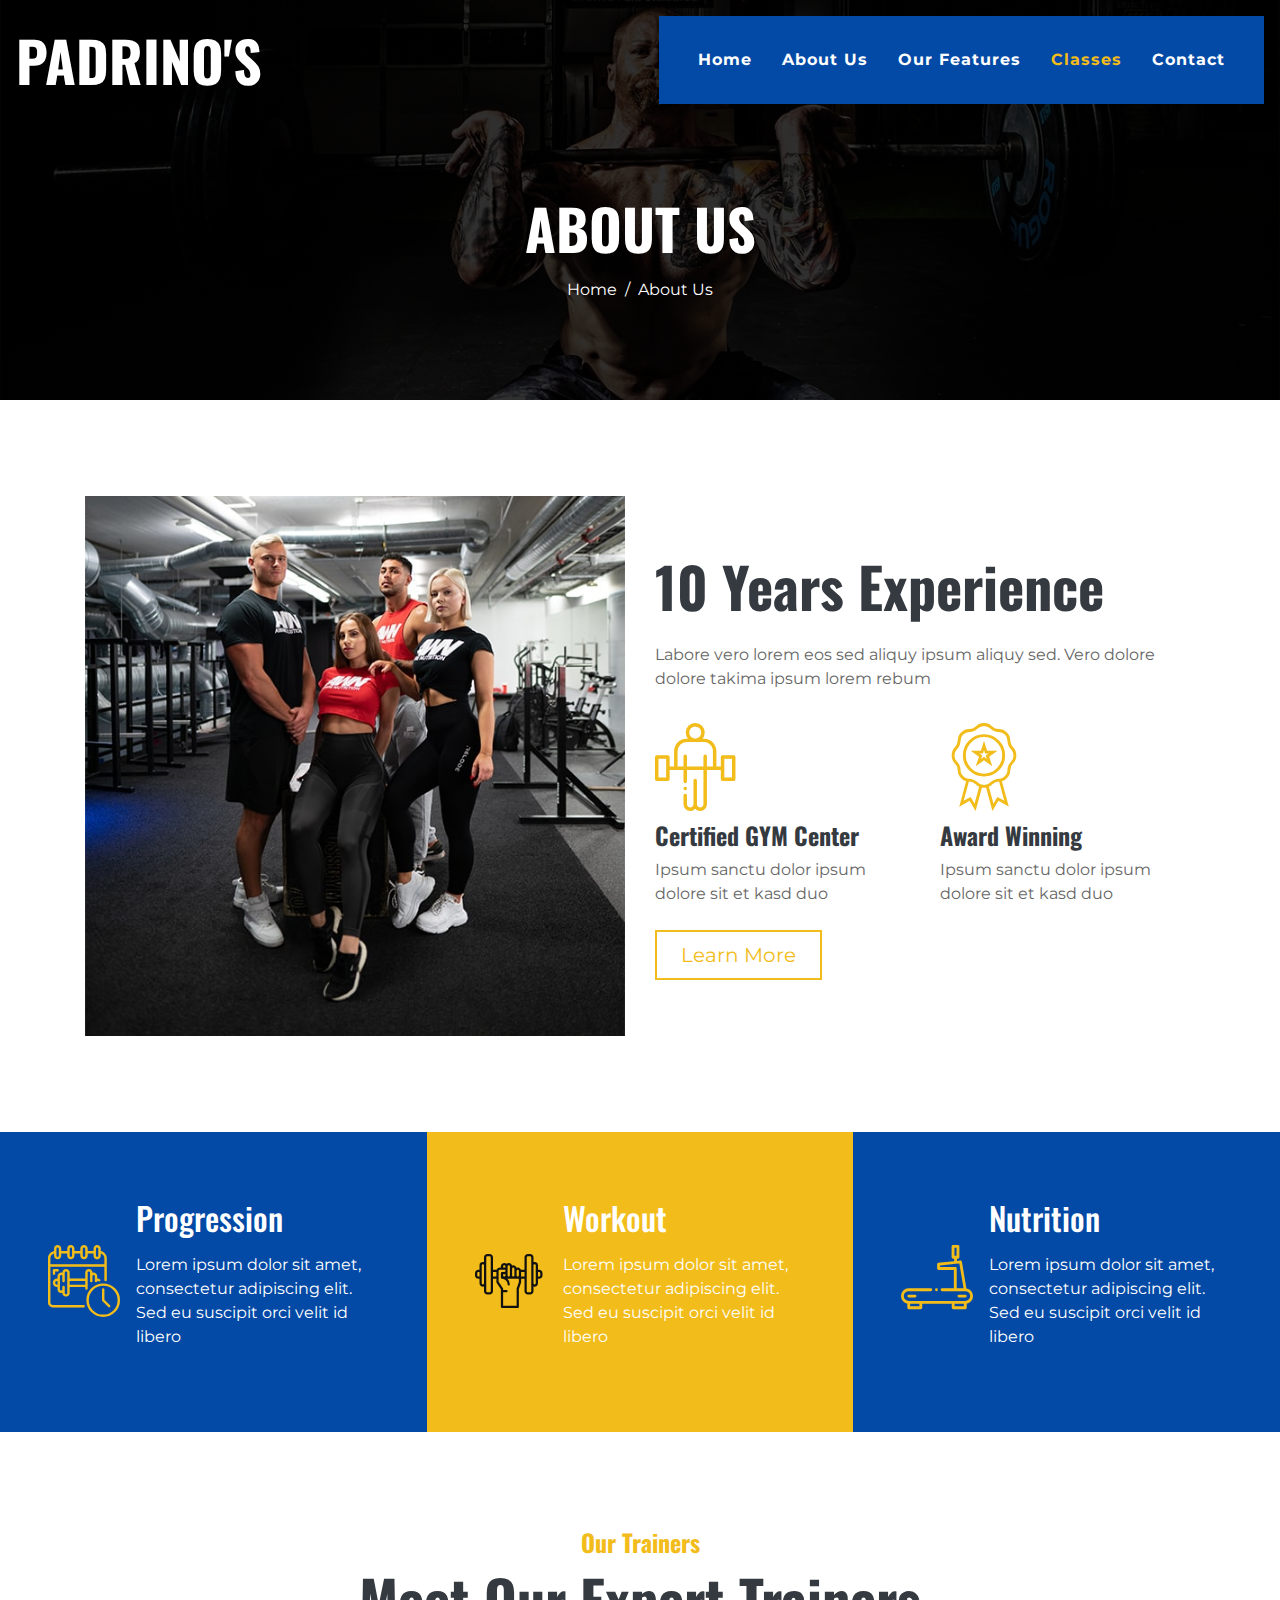
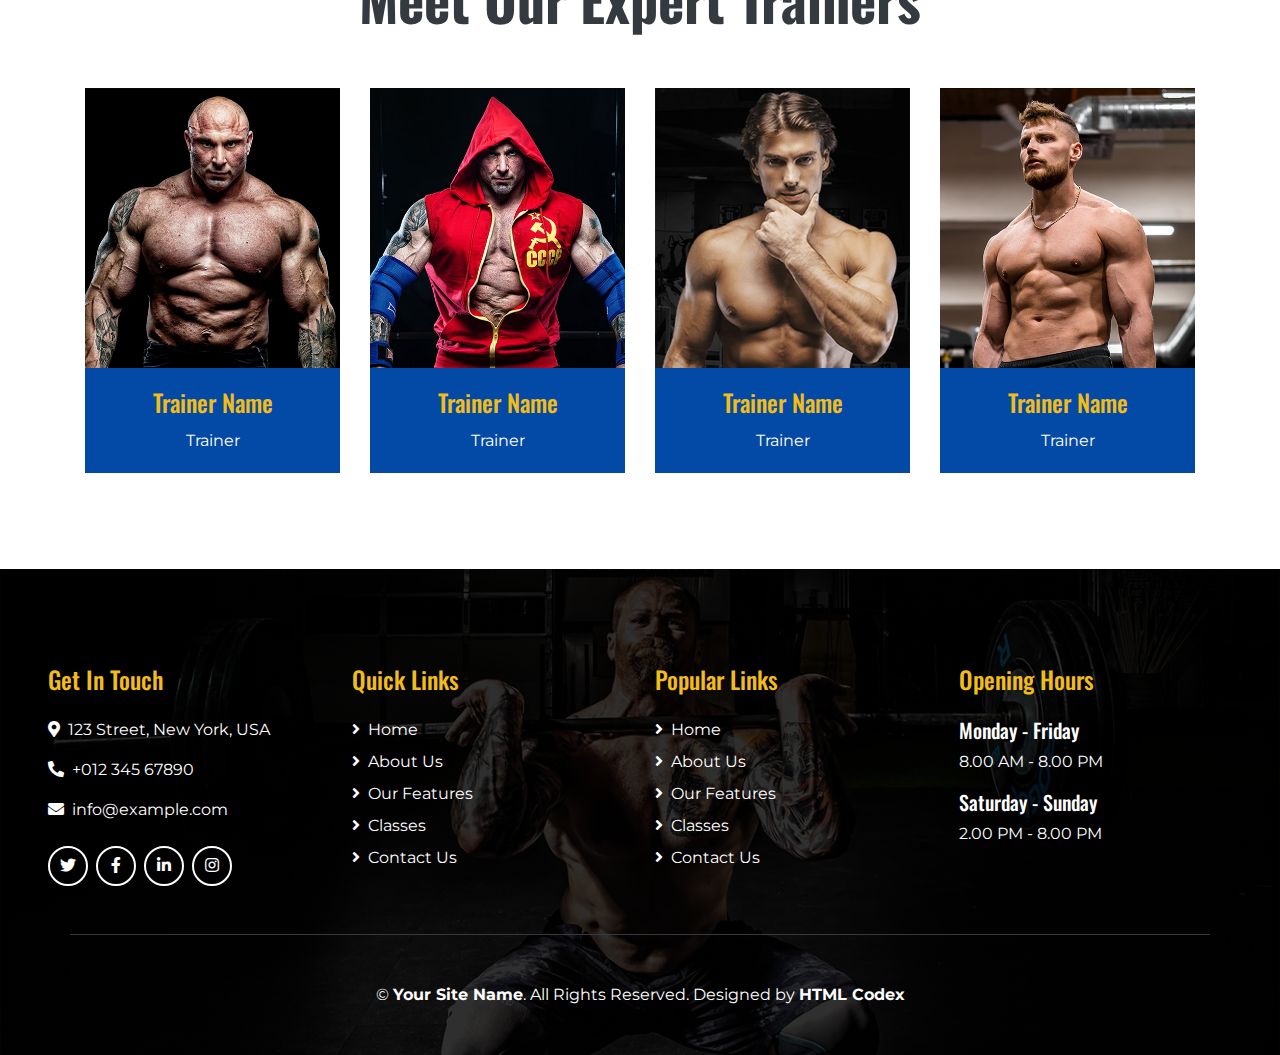
==== about.html @ 5b023bb2 "proyecto 1" ====
<!DOCTYPE html>
<html lang="es">

<head>
    <meta charset="utf-8">
    <title>Padrino's Fitness & Muscle</title>
    <meta content="width=device-width, initial-scale=1.0" name="viewport">

    <!-- Favicon -->
    <link rel="icon" href="img/iconP.png" type="image/png">

    <!-- Font Awesome -->
    <link href="https://cdnjs.cloudflare.com/ajax/libs/font-awesome/5.10.0/css/all.min.css" rel="stylesheet">

    <!-- Flaticon Font -->
    <link href="lib/flaticon/font/flaticon.css" rel="stylesheet">

    <!-- Customized Bootstrap Stylesheet -->
    <link href="css/style.min.css" rel="stylesheet">
</head>

<body class="bg-white">
       <!-- Navbar Start -->
       <div class="container-fluid p-0 nav-bar">
        <nav class="navbar navbar-expand-lg bg-none navbar-dark py-3">
            <a href="" class="navbar-brand">
                <h1 class="m-0 display-4 font-weight-bold text-uppercase text-white">Padrino's</h1>
            </a>
            <button type="button" class="navbar-toggler" data-toggle="collapse" data-target="#navbarCollapse">
                <span class="navbar-toggler-icon"></span>
            </button>
            <div class="collapse navbar-collapse justify-content-between" id="navbarCollapse">
                <div class="navbar-nav ml-auto p-4 bg-secondary">
                    <a href="index.html" class="nav-item nav-link">Home</a>
                    <a href="about.html" class="nav-item nav-link">About Us</a>
                    <a href="feature.html" class="nav-item nav-link">Our Features</a>
                    <a href="class.html" class="nav-item nav-link active">Classes</a>
                    <a href="contact.html" class="nav-item nav-link">Contact</a>
                </div>
            </div>
        </nav>
    </div>
    <!-- Navbar End -->


    <!-- Page Header Start -->
    <div class="container-fluid page-header mb-5">
        <div class="d-flex flex-column align-items-center justify-content-center pt-0 pt-lg-5" style="min-height: 400px">
            <h4 class="display-4 mb-3 mt-0 mt-lg-5 text-white text-uppercase font-weight-bold">About Us</h4>
            <div class="d-inline-flex">
                <p class="m-0 text-white"><a class="text-white" href="">Home</a></p>
                <p class="m-0 text-white px-2">/</p>
                <p class="m-0 text-white">About Us</p>
            </div>
        </div>
    </div>
    <!-- Page Header End -->


    <!-- About Start -->
    <div class="container py-5">
        <div class="row align-items-center">
            <div class="col-lg-6">
                <img class="img-fluid mb-4 mb-lg-0" src="img/about.jpg" alt="Image">
            </div>
            <div class="col-lg-6">
                <h2 class="display-4 font-weight-bold mb-4">10 Years Experience</h2>
                <p>Labore vero lorem eos sed aliquy ipsum aliquy sed. Vero dolore dolore takima ipsum lorem rebum</p>
                <div class="row py-2">
                    <div class="col-sm-6">
                        <i class="flaticon-barbell display-2 text-primary"></i>
                        <h4 class="font-weight-bold">Certified GYM Center</h4>
                        <p>Ipsum sanctu dolor ipsum dolore sit et kasd duo</p>
                    </div>
                    <div class="col-sm-6">
                        <i class="flaticon-medal display-2 text-primary"></i>
                        <h4 class="font-weight-bold">Award Winning</h4>
                        <p>Ipsum sanctu dolor ipsum dolore sit et kasd duo</p>
                    </div>
                </div>
                <a href="" class="btn btn-lg px-4 btn-outline-primary">Learn More</a>
            </div>
        </div>
    </div>
    <!-- About End -->


    <!-- Features Start -->
    <div class="container-fluid my-5">
        <div class="row">
            <div class="col-lg-4 p-0">
                <div class="d-flex align-items-center bg-secondary text-white px-5" style="min-height: 300px;">
                    <i class="flaticon-training display-3 text-primary mr-3"></i>
                    <div class="">
                        <h2 class="text-white mb-3">Progression</h2>
                        <p>Lorem ipsum dolor sit amet, consectetur adipiscing elit. Sed eu suscipit orci velit id libero
                        </p>
                    </div>
                </div>
            </div>
            <div class="col-lg-4 p-0">
                <div class="d-flex align-items-center bg-primary text-white px-5" style="min-height: 300px;">
                    <i class="flaticon-weightlifting display-3 text-secondary mr-3"></i>
                    <div class="">
                        <h2 class="text-white mb-3">Workout</h2>
                        <p>Lorem ipsum dolor sit amet, consectetur adipiscing elit. Sed eu suscipit orci velit id libero
                        </p>
                    </div>
                </div>
            </div>
            <div class="col-lg-4 p-0">
                <div class="d-flex align-items-center bg-secondary text-white px-5" style="min-height: 300px;">
                    <i class="flaticon-treadmill display-3 text-primary mr-3"></i>
                    <div class="">
                        <h2 class="text-white mb-3">Nutrition</h2>
                        <p>Lorem ipsum dolor sit amet, consectetur adipiscing elit. Sed eu suscipit orci velit id libero
                        </p>
                    </div>
                </div>
            </div>
        </div>
    </div>
    <!-- Features End -->


    <!-- Team Start -->
    <div class="container pt-5 team">
        <div class="d-flex flex-column text-center mb-5">
            <h4 class="text-primary font-weight-bold">Our Trainers</h4>
            <h4 class="display-4 font-weight-bold">Meet Our Expert Trainers</h4>
        </div>
        <div class="row">
            <div class="col-lg-3 col-md-6 mb-5">
                <div class="card border-0 bg-secondary text-center text-white">
                    <img class="card-img-top" src="img/team-1.jpg" alt="">
                    <div class="card-social d-flex align-items-center justify-content-center">
                        <a class="btn btn-outline-light rounded-circle text-center mr-2 px-0" style="width: 40px; height: 40px;" href="#"><i class="fab fa-twitter"></i></a>
                        <a class="btn btn-outline-light rounded-circle text-center mr-2 px-0" style="width: 40px; height: 40px;" href="#"><i class="fab fa-facebook-f"></i></a>
                        <a class="btn btn-outline-light rounded-circle text-center mr-2 px-0" style="width: 40px; height: 40px;" href="#"><i class="fab fa-linkedin-in"></i></a>
                        <a class="btn btn-outline-light rounded-circle text-center mr-2 px-0" style="width: 40px; height: 40px;" href="#"><i class="fab fa-instagram"></i></a>
                    </div>
                    <div class="card-body bg-secondary">
                        <h4 class="card-title text-primary">Trainer Name</h4>
                        <p class="card-text">Trainer</p>
                    </div>
                </div>
            </div>
            <div class="col-lg-3 col-md-6 mb-5">
                <div class="card border-0 bg-secondary text-center text-white">
                    <img class="card-img-top" src="img/team-2.jpg" alt="">
                    <div class="card-social d-flex align-items-center justify-content-center">
                        <a class="btn btn-outline-light rounded-circle text-center mr-2 px-0" style="width: 40px; height: 40px;" href="#"><i class="fab fa-twitter"></i></a>
                        <a class="btn btn-outline-light rounded-circle text-center mr-2 px-0" style="width: 40px; height: 40px;" href="#"><i class="fab fa-facebook-f"></i></a>
                        <a class="btn btn-outline-light rounded-circle text-center mr-2 px-0" style="width: 40px; height: 40px;" href="#"><i class="fab fa-linkedin-in"></i></a>
                        <a class="btn btn-outline-light rounded-circle text-center mr-2 px-0" style="width: 40px; height: 40px;" href="#"><i class="fab fa-instagram"></i></a>
                    </div>
                    <div class="card-body bg-secondary">
                        <h4 class="card-title text-primary">Trainer Name</h4>
                        <p class="card-text">Trainer</p>
                    </div>
                </div>
            </div>
            <div class="col-lg-3 col-md-6 mb-5">
                <div class="card border-0 bg-secondary text-center text-white">
                    <img class="card-img-top" src="img/team-3.jpg" alt="">
                    <div class="card-social d-flex align-items-center justify-content-center">
                        <a class="btn btn-outline-light rounded-circle text-center mr-2 px-0" style="width: 40px; height: 40px;" href="#"><i class="fab fa-twitter"></i></a>
                        <a class="btn btn-outline-light rounded-circle text-center mr-2 px-0" style="width: 40px; height: 40px;" href="#"><i class="fab fa-facebook-f"></i></a>
                        <a class="btn btn-outline-light rounded-circle text-center mr-2 px-0" style="width: 40px; height: 40px;" href="#"><i class="fab fa-linkedin-in"></i></a>
                        <a class="btn btn-outline-light rounded-circle text-center mr-2 px-0" style="width: 40px; height: 40px;" href="#"><i class="fab fa-instagram"></i></a>
                    </div>
                    <div class="card-body bg-secondary">
                        <h4 class="card-title text-primary">Trainer Name</h4>
                        <p class="card-text">Trainer</p>
                    </div>
                </div>
            </div>
            <div class="col-lg-3 col-md-6 mb-5">
                <div class="card border-0 bg-secondary text-center text-white">
                    <img class="card-img-top" src="img/team-4.jpg" alt="">
                    <div class="card-social d-flex align-items-center justify-content-center">
                        <a class="btn btn-outline-light rounded-circle text-center mr-2 px-0" style="width: 40px; height: 40px;" href="#"><i class="fab fa-twitter"></i></a>
                        <a class="btn btn-outline-light rounded-circle text-center mr-2 px-0" style="width: 40px; height: 40px;" href="#"><i class="fab fa-facebook-f"></i></a>
                        <a class="btn btn-outline-light rounded-circle text-center mr-2 px-0" style="width: 40px; height: 40px;" href="#"><i class="fab fa-linkedin-in"></i></a>
                        <a class="btn btn-outline-light rounded-circle text-center mr-2 px-0" style="width: 40px; height: 40px;" href="#"><i class="fab fa-instagram"></i></a>
                    </div>
                    <div class="card-body bg-secondary">
                        <h4 class="card-title text-primary">Trainer Name</h4>
                        <p class="card-text">Trainer</p>
                    </div>
                </div>
            </div>
        </div>
    </div>
    <!-- Team End -->


    <!-- Footer Start -->
    <div class="footer container-fluid mt-5 py-5 px-sm-3 px-md-5 text-white">
        <div class="row pt-5">
            <div class="col-lg-3 col-md-6 mb-5">
                <h4 class="text-primary mb-4">Get In Touch</h4>
                <p><i class="fa fa-map-marker-alt mr-2"></i>123 Street, New York, USA</p>
                <p><i class="fa fa-phone-alt mr-2"></i>+012 345 67890</p>
                <p><i class="fa fa-envelope mr-2"></i>info@example.com</p>
                <div class="d-flex justify-content-start mt-4">
                    <a class="btn btn-outline-light rounded-circle text-center mr-2 px-0" style="width: 40px; height: 40px;" href="#"><i class="fab fa-twitter"></i></a>
                    <a class="btn btn-outline-light rounded-circle text-center mr-2 px-0" style="width: 40px; height: 40px;" href="#"><i class="fab fa-facebook-f"></i></a>
                    <a class="btn btn-outline-light rounded-circle text-center mr-2 px-0" style="width: 40px; height: 40px;" href="#"><i class="fab fa-linkedin-in"></i></a>
                    <a class="btn btn-outline-light rounded-circle text-center mr-2 px-0" style="width: 40px; height: 40px;" href="#"><i class="fab fa-instagram"></i></a>
                </div>
            </div>
            <div class="col-lg-3 col-md-6 mb-5">
                <h4 class="text-primary mb-4">Quick Links</h4>
                <div class="d-flex flex-column justify-content-start">
                    <a class="text-white mb-2" href="#"><i class="fa fa-angle-right mr-2"></i>Home</a>
                    <a class="text-white mb-2" href="#"><i class="fa fa-angle-right mr-2"></i>About Us</a>
                    <a class="text-white mb-2" href="#"><i class="fa fa-angle-right mr-2"></i>Our Features</a>
                    <a class="text-white mb-2" href="#"><i class="fa fa-angle-right mr-2"></i>Classes</a>
                    <a class="text-white" href="#"><i class="fa fa-angle-right mr-2"></i>Contact Us</a>
                </div>
            </div>
            <div class="col-lg-3 col-md-6 mb-5">
                <h4 class="text-primary mb-4">Popular Links</h4>
                <div class="d-flex flex-column justify-content-start">
                    <a class="text-white mb-2" href="#"><i class="fa fa-angle-right mr-2"></i>Home</a>
                    <a class="text-white mb-2" href="#"><i class="fa fa-angle-right mr-2"></i>About Us</a>
                    <a class="text-white mb-2" href="#"><i class="fa fa-angle-right mr-2"></i>Our Features</a>
                    <a class="text-white mb-2" href="#"><i class="fa fa-angle-right mr-2"></i>Classes</a>
                    <a class="text-white" href="#"><i class="fa fa-angle-right mr-2"></i>Contact Us</a>
                </div>
            </div>
            <div class="col-lg-3 col-md-6 mb-5">
                <h4 class="text-primary mb-4">Opening Hours</h4>
                <h5 class="text-white">Monday - Friday</h5>
                <p>8.00 AM - 8.00 PM</p>
                <h5 class="text-white">Saturday - Sunday</h5>
                <p>2.00 PM - 8.00 PM</p>
            </div>
        </div>
        <div class="container border-top border-dark pt-5">
            <p class="m-0 text-center text-white">
                &copy; <a class="text-white font-weight-bold" href="#">Your Site Name</a>. All Rights Reserved. Designed by
                <a class="text-white font-weight-bold" href="https://htmlcodex.com">HTML Codex</a>
            </p>
        </div>
    </div>
    <!-- Footer End -->


    <!-- Back to Top -->
    <a href="#" class="btn btn-outline-primary back-to-top"><i class="fa fa-angle-double-up"></i></a>


    <!-- JavaScript Libraries -->
    <script src="https://code.jquery.com/jquery-3.4.1.min.js"></script>
    <script src="https://stackpath.bootstrapcdn.com/bootstrap/4.4.1/js/bootstrap.bundle.min.js"></script>
    <script src="lib/easing/easing.min.js"></script>
    <script src="lib/waypoints/waypoints.min.js"></script>

    <!-- Contact Javascript File -->
    <script src="mail/jqBootstrapValidation.min.js"></script>
    <script src="mail/contact.js"></script>

    <!-- Template Javascript -->
    <script src="js/main.js"></script>
</body>

</html>
---- lib/flaticon/font/flaticon.css ----
/*
  	Flaticon icon font: Flaticon
  	Creation date: 26/10/2020 11:08
  	*/

@font-face {
  font-family: "Flaticon";
  src: url("./Flaticon.eot");
  src: url("./Flaticon.eot?#iefix") format("embedded-opentype"),
       url("./Flaticon.woff2") format("woff2"),
       url("./Flaticon.woff") format("woff"),
       url("./Flaticon.ttf") format("truetype"),
       url("./Flaticon.svg#Flaticon") format("svg");
  font-weight: normal;
  font-style: normal;
}

@media screen and (-webkit-min-device-pixel-ratio:0) {
  @font-face {
    font-family: "Flaticon";
    src: url("./Flaticon.svg#Flaticon") format("svg");
  }
}

[class^="flaticon-"]:before, [class*=" flaticon-"]:before,
[class^="flaticon-"]:after, [class*=" flaticon-"]:after {   
  font-family: Flaticon;
        font-size: 20px;
font-style: normal;
margin-left: 20px;
}

.flaticon-barbell:before { content: "\f100"; }
.flaticon-treadmill:before { content: "\f101"; }
.flaticon-six-pack:before { content: "\f102"; }
.flaticon-bodybuilding:before { content: "\f103"; }
.flaticon-medal:before { content: "\f104"; }
.flaticon-muscular-bodybuilder-with-clock:before { content: "\f105"; }
.flaticon-trends:before { content: "\f106"; }
.flaticon-weightlifting:before { content: "\f107"; }
.flaticon-training:before { content: "\f108"; }
.flaticon-support:before { content: "\f109"; }
---- css/style.min.css ----
@charset "UTF-8";@import url(https://fonts.googleapis.com/css2?family=Montserrat&family=Oswald&display=swap);/*!
 * Bootstrap v4.5.3 (https://getbootstrap.com/)
 * Copyright 2011-2020 The Bootstrap Authors
 * Copyright 2011-2020 Twitter, Inc.
 * Licensed under MIT (https://github.com/twbs/bootstrap/blob/main/LICENSE)
 */:root{--blue:#007bff;--indigo:#6610f2;--purple:#6f42c1;--pink:#e83e8c;--red:#dc3545;--orange:#fd7e14;--yellow:#ffc107;--green:#28a745;--teal:#20c997;--cyan:#17a2b8;--white:#fff;--gray:#6c757d;--gray-dark:#343a40;--primary:#E31C25;--secondary:#111111;--success:#28a745;--info:#17a2b8;--warning:#ffc107;--danger:#dc3545;--light:#ffffff;--dark:#343a40;--breakpoint-xs:0;--breakpoint-sm:576px;--breakpoint-md:768px;--breakpoint-lg:992px;--breakpoint-xl:1200px;--font-family-sans-serif:"Montserrat",sans-serif;--font-family-monospace:SFMono-Regular,Menlo,Monaco,Consolas,"Liberation Mono","Courier New",monospace}*,::after,::before{box-sizing:border-box}html{font-family:sans-serif;line-height:1.15;-webkit-text-size-adjust:100%;-webkit-tap-highlight-color:transparent}article,aside,figcaption,figure,footer,header,hgroup,main,nav,section{display:block}body{margin:0;font-family:Montserrat,sans-serif;font-size:1rem;font-weight:400;line-height:1.5;color:#666;text-align:left;background-color:#fff}[tabindex="-1"]:focus:not(:focus-visible){outline:0!important}hr{box-sizing:content-box;height:0;overflow:visible}h1,h2,h3,h4,h5,h6{margin-top:0;margin-bottom:.5rem}p{margin-top:0;margin-bottom:1rem}abbr[data-original-title],abbr[title]{text-decoration:underline;text-decoration:underline dotted;cursor:help;border-bottom:0;text-decoration-skip-ink:none}address{margin-bottom:1rem;font-style:normal;line-height:inherit}dl,ol,ul{margin-top:0;margin-bottom:1rem}ol ol,ol ul,ul ol,ul ul{margin-bottom:0}dt{font-weight:700}dd{margin-bottom:.5rem;margin-left:0}blockquote{margin:0 0 1rem}b,strong{font-weight:bolder}small{font-size:80%}sub,sup{position:relative;font-size:75%;line-height:0;vertical-align:baseline}sub{bottom:-.25em}sup{top:-.5em}a{color:#F2BC1B;text-decoration:none;background-color:transparent}a:hover{color:#9f141a;text-decoration:underline}a:not([href]):not([class]){color:inherit;text-decoration:none}a:not([href]):not([class]):hover{color:inherit;text-decoration:none}code,kbd,pre,samp{font-family:SFMono-Regular,Menlo,Monaco,Consolas,"Liberation Mono","Courier New",monospace;font-size:1em}pre{margin-top:0;margin-bottom:1rem;overflow:auto;-ms-overflow-style:scrollbar}figure{margin:0 0 1rem}img{vertical-align:middle;border-style:none}svg{overflow:hidden;vertical-align:middle}table{border-collapse:collapse}caption{padding-top:.75rem;padding-bottom:.75rem;color:#6c757d;text-align:left;caption-side:bottom}th{text-align:inherit;text-align:-webkit-match-parent}label{display:inline-block;margin-bottom:.5rem}button{border-radius:0}button:focus{outline:1px dotted;outline:5px auto -webkit-focus-ring-color}button,input,optgroup,select,textarea{margin:0;font-family:inherit;font-size:inherit;line-height:inherit}button,input{overflow:visible}button,select{text-transform:none}[role=button]{cursor:pointer}select{word-wrap:normal}[type=button],[type=reset],[type=submit],button{-webkit-appearance:button}[type=button]:not(:disabled),[type=reset]:not(:disabled),[type=submit]:not(:disabled),button:not(:disabled){cursor:pointer}[type=button]::-moz-focus-inner,[type=reset]::-moz-focus-inner,[type=submit]::-moz-focus-inner,button::-moz-focus-inner{padding:0;border-style:none}input[type=checkbox],input[type=radio]{box-sizing:border-box;padding:0}textarea{overflow:auto;resize:vertical}fieldset{min-width:0;padding:0;margin:0;border:0}legend{display:block;width:100%;max-width:100%;padding:0;margin-bottom:.5rem;font-size:1.5rem;line-height:inherit;color:inherit;white-space:normal}@media (max-width:1200px){legend{font-size:calc(1.275rem + .3vw)}}progress{vertical-align:baseline}[type=number]::-webkit-inner-spin-button,[type=number]::-webkit-outer-spin-button{height:auto}[type=search]{outline-offset:-2px;-webkit-appearance:none}[type=search]::-webkit-search-decoration{-webkit-appearance:none}::-webkit-file-upload-button{font:inherit;-webkit-appearance:button}output{display:inline-block}summary{display:list-item;cursor:pointer}template{display:none}[hidden]{display:none!important}.h1,.h2,.h3,.h4,.h5,.h6,h1,h2,h3,h4,h5,h6{margin-bottom:.5rem;font-family:Oswald,sans-serif;font-weight:500;line-height:1.2;color:#343a40}.h1,h1{font-size:2.5rem}@media (max-width:1200px){.h1,h1{font-size:calc(1.375rem + 1.5vw)}}.h2,h2{font-size:2rem}@media (max-width:1200px){.h2,h2{font-size:calc(1.325rem + .9vw)}}.h3,h3{font-size:1.75rem}@media (max-width:1200px){.h3,h3{font-size:calc(1.3rem + .6vw)}}.h4,h4{font-size:1.5rem}@media (max-width:1200px){.h4,h4{font-size:calc(1.275rem + .3vw)}}.h5,h5{font-size:1.25rem}.h6,h6{font-size:1rem}.lead{font-size:1.25rem;font-weight:300}.display-1{font-size:6rem;font-weight:300;line-height:1.2}@media (max-width:1200px){.display-1{font-size:calc(1.725rem + 5.7vw)}}.display-2{font-size:5.5rem;font-weight:300;line-height:1.2}@media (max-width:1200px){.display-2{font-size:calc(1.675rem + 5.1vw)}}.display-3{font-size:4.5rem;font-weight:300;line-height:1.2}@media (max-width:1200px){.display-3{font-size:calc(1.575rem + 3.9vw)}}.display-4{font-size:3.5rem;font-weight:300;line-height:1.2}@media (max-width:1200px){.display-4{font-size:calc(1.475rem + 2.7vw)}}hr{margin-top:1rem;margin-bottom:1rem;border:0;border-top:1px solid rgba(0,0,0,.1)}.small,small{font-size:80%;font-weight:400}.mark,mark{padding:.2em;background-color:#fcf8e3}.list-unstyled{padding-left:0;list-style:none}.list-inline{padding-left:0;list-style:none}.list-inline-item{display:inline-block}.list-inline-item:not(:last-child){margin-right:.5rem}.initialism{font-size:90%;text-transform:uppercase}.blockquote{margin-bottom:1rem;font-size:1.25rem}.blockquote-footer{display:block;font-size:80%;color:#6c757d}.blockquote-footer::before{content:"— "}.img-fluid{max-width:100%;height:auto}.img-thumbnail{padding:.25rem;background-color:#fff;border:1px solid #dee2e6;max-width:100%;height:auto}.figure{display:inline-block}.figure-img{margin-bottom:.5rem;line-height:1}.figure-caption{font-size:90%;color:#6c757d}code{font-size:87.5%;color:#e83e8c;word-wrap:break-word}a>code{color:inherit}kbd{padding:.2rem .4rem;font-size:87.5%;color:#fff;background-color:#212529}kbd kbd{padding:0;font-size:100%;font-weight:700}pre{display:block;font-size:87.5%;color:#212529}pre code{font-size:inherit;color:inherit;word-break:normal}.pre-scrollable{max-height:340px;overflow-y:scroll}.container,.container-fluid,.container-lg,.container-md,.container-sm,.container-xl{width:100%;padding-right:15px;padding-left:15px;margin-right:auto;margin-left:auto}@media (min-width:576px){.container,.container-sm{max-width:540px}}@media (min-width:768px){.container,.container-md,.container-sm{max-width:720px}}@media (min-width:992px){.container,.container-lg,.container-md,.container-sm{max-width:960px}}@media (min-width:1200px){.container,.container-lg,.container-md,.container-sm,.container-xl{max-width:1140px}}.row{display:flex;flex-wrap:wrap;margin-right:-15px;margin-left:-15px}.no-gutters{margin-right:0;margin-left:0}.no-gutters>.col,.no-gutters>[class*=col-]{padding-right:0;padding-left:0}.col,.col-1,.col-10,.col-11,.col-12,.col-2,.col-3,.col-4,.col-5,.col-6,.col-7,.col-8,.col-9,.col-auto,.col-lg,.col-lg-1,.col-lg-10,.col-lg-11,.col-lg-12,.col-lg-2,.col-lg-3,.col-lg-4,.col-lg-5,.col-lg-6,.col-lg-7,.col-lg-8,.col-lg-9,.col-lg-auto,.col-md,.col-md-1,.col-md-10,.col-md-11,.col-md-12,.col-md-2,.col-md-3,.col-md-4,.col-md-5,.col-md-6,.col-md-7,.col-md-8,.col-md-9,.col-md-auto,.col-sm,.col-sm-1,.col-sm-10,.col-sm-11,.col-sm-12,.col-sm-2,.col-sm-3,.col-sm-4,.col-sm-5,.col-sm-6,.col-sm-7,.col-sm-8,.col-sm-9,.col-sm-auto,.col-xl,.col-xl-1,.col-xl-10,.col-xl-11,.col-xl-12,.col-xl-2,.col-xl-3,.col-xl-4,.col-xl-5,.col-xl-6,.col-xl-7,.col-xl-8,.col-xl-9,.col-xl-auto{position:relative;width:100%;padding-right:15px;padding-left:15px}.col{flex-basis:0;flex-grow:1;max-width:100%}.row-cols-1>*{flex:0 0 100%;max-width:100%}.row-cols-2>*{flex:0 0 50%;max-width:50%}.row-cols-3>*{flex:0 0 33.3333333333%;max-width:33.3333333333%}.row-cols-4>*{flex:0 0 25%;max-width:25%}.row-cols-5>*{flex:0 0 20%;max-width:20%}.row-cols-6>*{flex:0 0 16.6666666667%;max-width:16.6666666667%}.col-auto{flex:0 0 auto;width:auto;max-width:100%}.col-1{flex:0 0 8.3333333333%;max-width:8.3333333333%}.col-2{flex:0 0 16.6666666667%;max-width:16.6666666667%}.col-3{flex:0 0 25%;max-width:25%}.col-4{flex:0 0 33.3333333333%;max-width:33.3333333333%}.col-5{flex:0 0 41.6666666667%;max-width:41.6666666667%}.col-6{flex:0 0 50%;max-width:50%}.col-7{flex:0 0 58.3333333333%;max-width:58.3333333333%}.col-8{flex:0 0 66.6666666667%;max-width:66.6666666667%}.col-9{flex:0 0 75%;max-width:75%}.col-10{flex:0 0 83.3333333333%;max-width:83.3333333333%}.col-11{flex:0 0 91.6666666667%;max-width:91.6666666667%}.col-12{flex:0 0 100%;max-width:100%}.order-first{order:-1}.order-last{order:13}.order-0{order:0}.order-1{order:1}.order-2{order:2}.order-3{order:3}.order-4{order:4}.order-5{order:5}.order-6{order:6}.order-7{order:7}.order-8{order:8}.order-9{order:9}.order-10{order:10}.order-11{order:11}.order-12{order:12}.offset-1{margin-left:8.3333333333%}.offset-2{margin-left:16.6666666667%}.offset-3{margin-left:25%}.offset-4{margin-left:33.3333333333%}.offset-5{margin-left:41.6666666667%}.offset-6{margin-left:50%}.offset-7{margin-left:58.3333333333%}.offset-8{margin-left:66.6666666667%}.offset-9{margin-left:75%}.offset-10{margin-left:83.3333333333%}.offset-11{margin-left:91.6666666667%}@media (min-width:576px){.col-sm{flex-basis:0;flex-grow:1;max-width:100%}.row-cols-sm-1>*{flex:0 0 100%;max-width:100%}.row-cols-sm-2>*{flex:0 0 50%;max-width:50%}.row-cols-sm-3>*{flex:0 0 33.3333333333%;max-width:33.3333333333%}.row-cols-sm-4>*{flex:0 0 25%;max-width:25%}.row-cols-sm-5>*{flex:0 0 20%;max-width:20%}.row-cols-sm-6>*{flex:0 0 16.6666666667%;max-width:16.6666666667%}.col-sm-auto{flex:0 0 auto;width:auto;max-width:100%}.col-sm-1{flex:0 0 8.3333333333%;max-width:8.3333333333%}.col-sm-2{flex:0 0 16.6666666667%;max-width:16.6666666667%}.col-sm-3{flex:0 0 25%;max-width:25%}.col-sm-4{flex:0 0 33.3333333333%;max-width:33.3333333333%}.col-sm-5{flex:0 0 41.6666666667%;max-width:41.6666666667%}.col-sm-6{flex:0 0 50%;max-width:50%}.col-sm-7{flex:0 0 58.3333333333%;max-width:58.3333333333%}.col-sm-8{flex:0 0 66.6666666667%;max-width:66.6666666667%}.col-sm-9{flex:0 0 75%;max-width:75%}.col-sm-10{flex:0 0 83.3333333333%;max-width:83.3333333333%}.col-sm-11{flex:0 0 91.6666666667%;max-width:91.6666666667%}.col-sm-12{flex:0 0 100%;max-width:100%}.order-sm-first{order:-1}.order-sm-last{order:13}.order-sm-0{order:0}.order-sm-1{order:1}.order-sm-2{order:2}.order-sm-3{order:3}.order-sm-4{order:4}.order-sm-5{order:5}.order-sm-6{order:6}.order-sm-7{order:7}.order-sm-8{order:8}.order-sm-9{order:9}.order-sm-10{order:10}.order-sm-11{order:11}.order-sm-12{order:12}.offset-sm-0{margin-left:0}.offset-sm-1{margin-left:8.3333333333%}.offset-sm-2{margin-left:16.6666666667%}.offset-sm-3{margin-left:25%}.offset-sm-4{margin-left:33.3333333333%}.offset-sm-5{margin-left:41.6666666667%}.offset-sm-6{margin-left:50%}.offset-sm-7{margin-left:58.3333333333%}.offset-sm-8{margin-left:66.6666666667%}.offset-sm-9{margin-left:75%}.offset-sm-10{margin-left:83.3333333333%}.offset-sm-11{margin-left:91.6666666667%}}@media (min-width:768px){.col-md{flex-basis:0;flex-grow:1;max-width:100%}.row-cols-md-1>*{flex:0 0 100%;max-width:100%}.row-cols-md-2>*{flex:0 0 50%;max-width:50%}.row-cols-md-3>*{flex:0 0 33.3333333333%;max-width:33.3333333333%}.row-cols-md-4>*{flex:0 0 25%;max-width:25%}.row-cols-md-5>*{flex:0 0 20%;max-width:20%}.row-cols-md-6>*{flex:0 0 16.6666666667%;max-width:16.6666666667%}.col-md-auto{flex:0 0 auto;width:auto;max-width:100%}.col-md-1{flex:0 0 8.3333333333%;max-width:8.3333333333%}.col-md-2{flex:0 0 16.6666666667%;max-width:16.6666666667%}.col-md-3{flex:0 0 25%;max-width:25%}.col-md-4{flex:0 0 33.3333333333%;max-width:33.3333333333%}.col-md-5{flex:0 0 41.6666666667%;max-width:41.6666666667%}.col-md-6{flex:0 0 50%;max-width:50%}.col-md-7{flex:0 0 58.3333333333%;max-width:58.3333333333%}.col-md-8{flex:0 0 66.6666666667%;max-width:66.6666666667%}.col-md-9{flex:0 0 75%;max-width:75%}.col-md-10{flex:0 0 83.3333333333%;max-width:83.3333333333%}.col-md-11{flex:0 0 91.6666666667%;max-width:91.6666666667%}.col-md-12{flex:0 0 100%;max-width:100%}.order-md-first{order:-1}.order-md-last{order:13}.order-md-0{order:0}.order-md-1{order:1}.order-md-2{order:2}.order-md-3{order:3}.order-md-4{order:4}.order-md-5{order:5}.order-md-6{order:6}.order-md-7{order:7}.order-md-8{order:8}.order-md-9{order:9}.order-md-10{order:10}.order-md-11{order:11}.order-md-12{order:12}.offset-md-0{margin-left:0}.offset-md-1{margin-left:8.3333333333%}.offset-md-2{margin-left:16.6666666667%}.offset-md-3{margin-left:25%}.offset-md-4{margin-left:33.3333333333%}.offset-md-5{margin-left:41.6666666667%}.offset-md-6{margin-left:50%}.offset-md-7{margin-left:58.3333333333%}.offset-md-8{margin-left:66.6666666667%}.offset-md-9{margin-left:75%}.offset-md-10{margin-left:83.3333333333%}.offset-md-11{margin-left:91.6666666667%}}@media (min-width:992px){.col-lg{flex-basis:0;flex-grow:1;max-width:100%}.row-cols-lg-1>*{flex:0 0 100%;max-width:100%}.row-cols-lg-2>*{flex:0 0 50%;max-width:50%}.row-cols-lg-3>*{flex:0 0 33.3333333333%;max-width:33.3333333333%}.row-cols-lg-4>*{flex:0 0 25%;max-width:25%}.row-cols-lg-5>*{flex:0 0 20%;max-width:20%}.row-cols-lg-6>*{flex:0 0 16.6666666667%;max-width:16.6666666667%}.col-lg-auto{flex:0 0 auto;width:auto;max-width:100%}.col-lg-1{flex:0 0 8.3333333333%;max-width:8.3333333333%}.col-lg-2{flex:0 0 16.6666666667%;max-width:16.6666666667%}.col-lg-3{flex:0 0 25%;max-width:25%}.col-lg-4{flex:0 0 33.3333333333%;max-width:33.3333333333%}.col-lg-5{flex:0 0 41.6666666667%;max-width:41.6666666667%}.col-lg-6{flex:0 0 50%;max-width:50%}.col-lg-7{flex:0 0 58.3333333333%;max-width:58.3333333333%}.col-lg-8{flex:0 0 66.6666666667%;max-width:66.6666666667%}.col-lg-9{flex:0 0 75%;max-width:75%}.col-lg-10{flex:0 0 83.3333333333%;max-width:83.3333333333%}.col-lg-11{flex:0 0 91.6666666667%;max-width:91.6666666667%}.col-lg-12{flex:0 0 100%;max-width:100%}.order-lg-first{order:-1}.order-lg-last{order:13}.order-lg-0{order:0}.order-lg-1{order:1}.order-lg-2{order:2}.order-lg-3{order:3}.order-lg-4{order:4}.order-lg-5{order:5}.order-lg-6{order:6}.order-lg-7{order:7}.order-lg-8{order:8}.order-lg-9{order:9}.order-lg-10{order:10}.order-lg-11{order:11}.order-lg-12{order:12}.offset-lg-0{margin-left:0}.offset-lg-1{margin-left:8.3333333333%}.offset-lg-2{margin-left:16.6666666667%}.offset-lg-3{margin-left:25%}.offset-lg-4{margin-left:33.3333333333%}.offset-lg-5{margin-left:41.6666666667%}.offset-lg-6{margin-left:50%}.offset-lg-7{margin-left:58.3333333333%}.offset-lg-8{margin-left:66.6666666667%}.offset-lg-9{margin-left:75%}.offset-lg-10{margin-left:83.3333333333%}.offset-lg-11{margin-left:91.6666666667%}}@media (min-width:1200px){.col-xl{flex-basis:0;flex-grow:1;max-width:100%}.row-cols-xl-1>*{flex:0 0 100%;max-width:100%}.row-cols-xl-2>*{flex:0 0 50%;max-width:50%}.row-cols-xl-3>*{flex:0 0 33.3333333333%;max-width:33.3333333333%}.row-cols-xl-4>*{flex:0 0 25%;max-width:25%}.row-cols-xl-5>*{flex:0 0 20%;max-width:20%}.row-cols-xl-6>*{flex:0 0 16.6666666667%;max-width:16.6666666667%}.col-xl-auto{flex:0 0 auto;width:auto;max-width:100%}.col-xl-1{flex:0 0 8.3333333333%;max-width:8.3333333333%}.col-xl-2{flex:0 0 16.6666666667%;max-width:16.6666666667%}.col-xl-3{flex:0 0 25%;max-width:25%}.col-xl-4{flex:0 0 33.3333333333%;max-width:33.3333333333%}.col-xl-5{flex:0 0 41.6666666667%;max-width:41.6666666667%}.col-xl-6{flex:0 0 50%;max-width:50%}.col-xl-7{flex:0 0 58.3333333333%;max-width:58.3333333333%}.col-xl-8{flex:0 0 66.6666666667%;max-width:66.6666666667%}.col-xl-9{flex:0 0 75%;max-width:75%}.col-xl-10{flex:0 0 83.3333333333%;max-width:83.3333333333%}.col-xl-11{flex:0 0 91.6666666667%;max-width:91.6666666667%}.col-xl-12{flex:0 0 100%;max-width:100%}.order-xl-first{order:-1}.order-xl-last{order:13}.order-xl-0{order:0}.order-xl-1{order:1}.order-xl-2{order:2}.order-xl-3{order:3}.order-xl-4{order:4}.order-xl-5{order:5}.order-xl-6{order:6}.order-xl-7{order:7}.order-xl-8{order:8}.order-xl-9{order:9}.order-xl-10{order:10}.order-xl-11{order:11}.order-xl-12{order:12}.offset-xl-0{margin-left:0}.offset-xl-1{margin-left:8.3333333333%}.offset-xl-2{margin-left:16.6666666667%}.offset-xl-3{margin-left:25%}.offset-xl-4{margin-left:33.3333333333%}.offset-xl-5{margin-left:41.6666666667%}.offset-xl-6{margin-left:50%}.offset-xl-7{margin-left:58.3333333333%}.offset-xl-8{margin-left:66.6666666667%}.offset-xl-9{margin-left:75%}.offset-xl-10{margin-left:83.3333333333%}.offset-xl-11{margin-left:91.6666666667%}}.table{width:100%;margin-bottom:1rem;color:#666}.table td,.table th{padding:.75rem;vertical-align:top;border-top:1px solid #dee2e6}.table thead th{vertical-align:bottom;border-bottom:2px solid #dee2e6}.table tbody+tbody{border-top:2px solid #dee2e6}.table-sm td,.table-sm th{padding:.3rem}.table-bordered{border:1px solid #dee2e6}.table-bordered td,.table-bordered th{border:1px solid #dee2e6}.table-bordered thead td,.table-bordered thead th{border-bottom-width:2px}.table-borderless tbody+tbody,.table-borderless td,.table-borderless th,.table-borderless thead th{border:0}.table-striped tbody tr:nth-of-type(odd){background-color:rgba(0,0,0,.05)}.table-hover tbody tr:hover{color:#666;background-color:rgba(0,0,0,.075)}.table-primary,.table-primary>td,.table-primary>th{background-color:#f7bfc2}.table-primary tbody+tbody,.table-primary td,.table-primary th,.table-primary thead th{border-color:#f0898e}.table-hover .table-primary:hover{background-color:#f4a8ac}.table-hover .table-primary:hover>td,.table-hover .table-primary:hover>th{background-color:#f4a8ac}.table-secondary,.table-secondary>td,.table-secondary>th{background-color:#bcbcbc}.table-secondary tbody+tbody,.table-secondary td,.table-secondary th,.table-secondary thead th{border-color:#838383}.table-hover .table-secondary:hover{background-color:#afafaf}.table-hover .table-secondary:hover>td,.table-hover .table-secondary:hover>th{background-color:#afafaf}.table-success,.table-success>td,.table-success>th{background-color:#c3e6cb}.table-success tbody+tbody,.table-success td,.table-success th,.table-success thead th{border-color:#8fd19e}.table-hover .table-success:hover{background-color:#b1dfbb}.table-hover .table-success:hover>td,.table-hover .table-success:hover>th{background-color:#b1dfbb}.table-info,.table-info>td,.table-info>th{background-color:#bee5eb}.table-info tbody+tbody,.table-info td,.table-info th,.table-info thead th{border-color:#86cfda}.table-hover .table-info:hover{background-color:#abdde5}.table-hover .table-info:hover>td,.table-hover .table-info:hover>th{background-color:#abdde5}.table-warning,.table-warning>td,.table-warning>th{background-color:#ffeeba}.table-warning tbody+tbody,.table-warning td,.table-warning th,.table-warning thead th{border-color:#ffdf7e}.table-hover .table-warning:hover{background-color:#ffe8a1}.table-hover .table-warning:hover>td,.table-hover .table-warning:hover>th{background-color:#ffe8a1}.table-danger,.table-danger>td,.table-danger>th{background-color:#f5c6cb}.table-danger tbody+tbody,.table-danger td,.table-danger th,.table-danger thead th{border-color:#ed969e}.table-hover .table-danger:hover{background-color:#f1b0b7}.table-hover .table-danger:hover>td,.table-hover .table-danger:hover>th{background-color:#f1b0b7}.table-light,.table-light>td,.table-light>th{background-color:#fff}.table-light tbody+tbody,.table-light td,.table-light th,.table-light thead th{border-color:#fff}.table-hover .table-light:hover{background-color:#f2f2f2}.table-hover .table-light:hover>td,.table-hover .table-light:hover>th{background-color:#f2f2f2}.table-dark,.table-dark>td,.table-dark>th{background-color:#c6c8ca}.table-dark tbody+tbody,.table-dark td,.table-dark th,.table-dark thead th{border-color:#95999c}.table-hover .table-dark:hover{background-color:#b9bbbe}.table-hover .table-dark:hover>td,.table-hover .table-dark:hover>th{background-color:#b9bbbe}.table-active,.table-active>td,.table-active>th{background-color:rgba(0,0,0,.075)}.table-hover .table-active:hover{background-color:rgba(0,0,0,.075)}.table-hover .table-active:hover>td,.table-hover .table-active:hover>th{background-color:rgba(0,0,0,.075)}.table .thead-dark th{color:#fff;background-color:#343a40;border-color:#454d55}.table .thead-light th{color:#495057;background-color:#e9ecef;border-color:#dee2e6}.table-dark{color:#fff;background-color:#343a40}.table-dark td,.table-dark th,.table-dark thead th{border-color:#454d55}.table-dark.table-bordered{border:0}.table-dark.table-striped tbody tr:nth-of-type(odd){background-color:rgba(255,255,255,.05)}.table-dark.table-hover tbody tr:hover{color:#fff;background-color:rgba(255,255,255,.075)}@media (max-width:575.98px){.table-responsive-sm{display:block;width:100%;overflow-x:auto;-webkit-overflow-scrolling:touch}.table-responsive-sm>.table-bordered{border:0}}@media (max-width:767.98px){.table-responsive-md{display:block;width:100%;overflow-x:auto;-webkit-overflow-scrolling:touch}.table-responsive-md>.table-bordered{border:0}}@media (max-width:991.98px){.table-responsive-lg{display:block;width:100%;overflow-x:auto;-webkit-overflow-scrolling:touch}.table-responsive-lg>.table-bordered{border:0}}@media (max-width:1199.98px){.table-responsive-xl{display:block;width:100%;overflow-x:auto;-webkit-overflow-scrolling:touch}.table-responsive-xl>.table-bordered{border:0}}.table-responsive{display:block;width:100%;overflow-x:auto;-webkit-overflow-scrolling:touch}.table-responsive>.table-bordered{border:0}.form-control{display:block;width:100%;height:calc(1.5em + .75rem + 2px);padding:.375rem .75rem;font-size:1rem;font-weight:400;line-height:1.5;color:#495057;background-color:#fff;background-clip:padding-box;border:1px solid #ced4da;border-radius:0;transition:border-color .15s ease-in-out,box-shadow .15s ease-in-out}@media (prefers-reduced-motion:reduce){.form-control{transition:none}}.form-control::-ms-expand{background-color:transparent;border:0}.form-control:-moz-focusring{color:transparent;text-shadow:0 0 0 #495057}.form-control:focus{color:#495057;background-color:#fff;border-color:#f18e92;outline:0;box-shadow:0 0 0 .2rem rgba(227,28,37,.25)}.form-control::placeholder{color:#6c757d;opacity:1}.form-control:disabled,.form-control[readonly]{background-color:#e9ecef;opacity:1}input[type=date].form-control,input[type=datetime-local].form-control,input[type=month].form-control,input[type=time].form-control{appearance:none}select.form-control:focus::-ms-value{color:#495057;background-color:#fff}.form-control-file,.form-control-range{display:block;width:100%}.col-form-label{padding-top:calc(.375rem + 1px);padding-bottom:calc(.375rem + 1px);margin-bottom:0;font-size:inherit;line-height:1.5}.col-form-label-lg{padding-top:calc(.5rem + 1px);padding-bottom:calc(.5rem + 1px);font-size:1.25rem;line-height:1.5}.col-form-label-sm{padding-top:calc(.25rem + 1px);padding-bottom:calc(.25rem + 1px);font-size:.875rem;line-height:1.5}.form-control-plaintext{display:block;width:100%;padding:.375rem 0;margin-bottom:0;font-size:1rem;line-height:1.5;color:#666;background-color:transparent;border:solid transparent;border-width:1px 0}.form-control-plaintext.form-control-lg,.form-control-plaintext.form-control-sm{padding-right:0;padding-left:0}.form-control-sm{height:calc(1.5em + .5rem + 2px);padding:.25rem .5rem;font-size:.875rem;line-height:1.5}.form-control-lg{height:calc(1.5em + 1rem + 2px);padding:.5rem 1rem;font-size:1.25rem;line-height:1.5}select.form-control[multiple],select.form-control[size]{height:auto}textarea.form-control{height:auto}.form-group{margin-bottom:1rem}.form-text{display:block;margin-top:.25rem}.form-row{display:flex;flex-wrap:wrap;margin-right:-5px;margin-left:-5px}.form-row>.col,.form-row>[class*=col-]{padding-right:5px;padding-left:5px}.form-check{position:relative;display:block;padding-left:1.25rem}.form-check-input{position:absolute;margin-top:.3rem;margin-left:-1.25rem}.form-check-input:disabled~.form-check-label,.form-check-input[disabled]~.form-check-label{color:#6c757d}.form-check-label{margin-bottom:0}.form-check-inline{display:inline-flex;align-items:center;padding-left:0;margin-right:.75rem}.form-check-inline .form-check-input{position:static;margin-top:0;margin-right:.3125rem;margin-left:0}.valid-feedback{display:none;width:100%;margin-top:.25rem;font-size:80%;color:#28a745}.valid-tooltip{position:absolute;top:100%;left:0;z-index:5;display:none;max-width:100%;padding:.25rem .5rem;margin-top:.1rem;font-size:.875rem;line-height:1.5;color:#fff;background-color:rgba(40,167,69,.9)}.is-valid~.valid-feedback,.is-valid~.valid-tooltip,.was-validated :valid~.valid-feedback,.was-validated :valid~.valid-tooltip{display:block}.form-control.is-valid,.was-validated .form-control:valid{border-color:#28a745;padding-right:calc(1.5em + .75rem);background-image:url("data:image/svg+xml,%3csvg xmlns='http://www.w3.org/2000/svg' width='8' height='8' viewBox='0 0 8 8'%3e%3cpath fill='%2328a745' d='M2.3 6.73L.6 4.53c-.4-1.04.46-1.4 1.1-.8l1.1 1.4 3.4-3.8c.6-.63 1.6-.27 1.2.7l-4 4.6c-.43.5-.8.4-1.1.1z'/%3e%3c/svg%3e");background-repeat:no-repeat;background-position:right calc(.375em + .1875rem) center;background-size:calc(.75em + .375rem) calc(.75em + .375rem)}.form-control.is-valid:focus,.was-validated .form-control:valid:focus{border-color:#28a745;box-shadow:0 0 0 .2rem rgba(40,167,69,.25)}.was-validated textarea.form-control:valid,textarea.form-control.is-valid{padding-right:calc(1.5em + .75rem);background-position:top calc(.375em + .1875rem) right calc(.375em + .1875rem)}.custom-select.is-valid,.was-validated .custom-select:valid{border-color:#28a745;padding-right:calc(.75em + 2.3125rem);background:url("data:image/svg+xml,%3csvg xmlns='http://www.w3.org/2000/svg' width='4' height='5' viewBox='0 0 4 5'%3e%3cpath fill='%23343a40' d='M2 0L0 2h4zm0 5L0 3h4z'/%3e%3c/svg%3e") no-repeat right .75rem center/8px 10px,url("data:image/svg+xml,%3csvg xmlns='http://www.w3.org/2000/svg' width='8' height='8' viewBox='0 0 8 8'%3e%3cpath fill='%2328a745' d='M2.3 6.73L.6 4.53c-.4-1.04.46-1.4 1.1-.8l1.1 1.4 3.4-3.8c.6-.63 1.6-.27 1.2.7l-4 4.6c-.43.5-.8.4-1.1.1z'/%3e%3c/svg%3e") #fff no-repeat center right 1.75rem/calc(.75em + .375rem) calc(.75em + .375rem)}.custom-select.is-valid:focus,.was-validated .custom-select:valid:focus{border-color:#28a745;box-shadow:0 0 0 .2rem rgba(40,167,69,.25)}.form-check-input.is-valid~.form-check-label,.was-validated .form-check-input:valid~.form-check-label{color:#28a745}.form-check-input.is-valid~.valid-feedback,.form-check-input.is-valid~.valid-tooltip,.was-validated .form-check-input:valid~.valid-feedback,.was-validated .form-check-input:valid~.valid-tooltip{display:block}.custom-control-input.is-valid~.custom-control-label,.was-validated .custom-control-input:valid~.custom-control-label{color:#28a745}.custom-control-input.is-valid~.custom-control-label::before,.was-validated .custom-control-input:valid~.custom-control-label::before{border-color:#28a745}.custom-control-input.is-valid:checked~.custom-control-label::before,.was-validated .custom-control-input:valid:checked~.custom-control-label::before{border-color:#34ce57;background-color:#34ce57}.custom-control-input.is-valid:focus~.custom-control-label::before,.was-validated .custom-control-input:valid:focus~.custom-control-label::before{box-shadow:0 0 0 .2rem rgba(40,167,69,.25)}.custom-control-input.is-valid:focus:not(:checked)~.custom-control-label::before,.was-validated .custom-control-input:valid:focus:not(:checked)~.custom-control-label::before{border-color:#28a745}.custom-file-input.is-valid~.custom-file-label,.was-validated .custom-file-input:valid~.custom-file-label{border-color:#28a745}.custom-file-input.is-valid:focus~.custom-file-label,.was-validated .custom-file-input:valid:focus~.custom-file-label{border-color:#28a745;box-shadow:0 0 0 .2rem rgba(40,167,69,.25)}.invalid-feedback{display:none;width:100%;margin-top:.25rem;font-size:80%;color:#dc3545}.invalid-tooltip{position:absolute;top:100%;left:0;z-index:5;display:none;max-width:100%;padding:.25rem .5rem;margin-top:.1rem;font-size:.875rem;line-height:1.5;color:#fff;background-color:rgba(220,53,69,.9)}.is-invalid~.invalid-feedback,.is-invalid~.invalid-tooltip,.was-validated :invalid~.invalid-feedback,.was-validated :invalid~.invalid-tooltip{display:block}.form-control.is-invalid,.was-validated .form-control:invalid{border-color:#dc3545;padding-right:calc(1.5em + .75rem);background-image:url("data:image/svg+xml,%3csvg xmlns='http://www.w3.org/2000/svg' width='12' height='12' fill='none' stroke='%23dc3545' viewBox='0 0 12 12'%3e%3ccircle cx='6' cy='6' r='4.5'/%3e%3cpath stroke-linejoin='round' d='M5.8 3.6h.4L6 6.5z'/%3e%3ccircle cx='6' cy='8.2' r='.6' fill='%23dc3545' stroke='none'/%3e%3c/svg%3e");background-repeat:no-repeat;background-position:right calc(.375em + .1875rem) center;background-size:calc(.75em + .375rem) calc(.75em + .375rem)}.form-control.is-invalid:focus,.was-validated .form-control:invalid:focus{border-color:#dc3545;box-shadow:0 0 0 .2rem rgba(220,53,69,.25)}.was-validated textarea.form-control:invalid,textarea.form-control.is-invalid{padding-right:calc(1.5em + .75rem);background-position:top calc(.375em + .1875rem) right calc(.375em + .1875rem)}.custom-select.is-invalid,.was-validated .custom-select:invalid{border-color:#dc3545;padding-right:calc(.75em + 2.3125rem);background:url("data:image/svg+xml,%3csvg xmlns='http://www.w3.org/2000/svg' width='4' height='5' viewBox='0 0 4 5'%3e%3cpath fill='%23343a40' d='M2 0L0 2h4zm0 5L0 3h4z'/%3e%3c/svg%3e") no-repeat right .75rem center/8px 10px,url("data:image/svg+xml,%3csvg xmlns='http://www.w3.org/2000/svg' width='12' height='12' fill='none' stroke='%23dc3545' viewBox='0 0 12 12'%3e%3ccircle cx='6' cy='6' r='4.5'/%3e%3cpath stroke-linejoin='round' d='M5.8 3.6h.4L6 6.5z'/%3e%3ccircle cx='6' cy='8.2' r='.6' fill='%23dc3545' stroke='none'/%3e%3c/svg%3e") #fff no-repeat center right 1.75rem/calc(.75em + .375rem) calc(.75em + .375rem)}.custom-select.is-invalid:focus,.was-validated .custom-select:invalid:focus{border-color:#dc3545;box-shadow:0 0 0 .2rem rgba(220,53,69,.25)}.form-check-input.is-invalid~.form-check-label,.was-validated .form-check-input:invalid~.form-check-label{color:#dc3545}.form-check-input.is-invalid~.invalid-feedback,.form-check-input.is-invalid~.invalid-tooltip,.was-validated .form-check-input:invalid~.invalid-feedback,.was-validated .form-check-input:invalid~.invalid-tooltip{display:block}.custom-control-input.is-invalid~.custom-control-label,.was-validated .custom-control-input:invalid~.custom-control-label{color:#dc3545}.custom-control-input.is-invalid~.custom-control-label::before,.was-validated .custom-control-input:invalid~.custom-control-label::before{border-color:#dc3545}.custom-control-input.is-invalid:checked~.custom-control-label::before,.was-validated .custom-control-input:invalid:checked~.custom-control-label::before{border-color:#e4606d;background-color:#e4606d}.custom-control-input.is-invalid:focus~.custom-control-label::before,.was-validated .custom-control-input:invalid:focus~.custom-control-label::before{box-shadow:0 0 0 .2rem rgba(220,53,69,.25)}.custom-control-input.is-invalid:focus:not(:checked)~.custom-control-label::before,.was-validated .custom-control-input:invalid:focus:not(:checked)~.custom-control-label::before{border-color:#dc3545}.custom-file-input.is-invalid~.custom-file-label,.was-validated .custom-file-input:invalid~.custom-file-label{border-color:#dc3545}.custom-file-input.is-invalid:focus~.custom-file-label,.was-validated .custom-file-input:invalid:focus~.custom-file-label{border-color:#dc3545;box-shadow:0 0 0 .2rem rgba(220,53,69,.25)}.form-inline{display:flex;flex-flow:row wrap;align-items:center}.form-inline .form-check{width:100%}@media (min-width:576px){.form-inline label{display:flex;align-items:center;justify-content:center;margin-bottom:0}.form-inline .form-group{display:flex;flex:0 0 auto;flex-flow:row wrap;align-items:center;margin-bottom:0}.form-inline .form-control{display:inline-block;width:auto;vertical-align:middle}.form-inline .form-control-plaintext{display:inline-block}.form-inline .custom-select,.form-inline .input-group{width:auto}.form-inline .form-check{display:flex;align-items:center;justify-content:center;width:auto;padding-left:0}.form-inline .form-check-input{position:relative;flex-shrink:0;margin-top:0;margin-right:.25rem;margin-left:0}.form-inline .custom-control{align-items:center;justify-content:center}.form-inline .custom-control-label{margin-bottom:0}}.btn{display:inline-block;font-weight:400;color:#666;text-align:center;vertical-align:middle;user-select:none;background-color:transparent;border:2px solid transparent;padding:.375rem .75rem;font-size:1rem;line-height:1.5;border-radius:0;transition:color .15s ease-in-out,background-color .15s ease-in-out,border-color .15s ease-in-out,box-shadow .15s ease-in-out}@media (prefers-reduced-motion:reduce){.btn{transition:none}}.btn:hover{color:#666;text-decoration:none}.btn.focus,.btn:focus{outline:0;box-shadow:0 0 0 .2rem rgba(227,28,37,.25)}.btn.disabled,.btn:disabled{opacity:.65}.btn:not(:disabled):not(.disabled){cursor:pointer}a.btn.disabled,fieldset:disabled a.btn{pointer-events:none}.btn-primary{color:#fff;background-color:#e31c25;border-color:#e31c25}.btn-primary:hover{color:#fff;background-color:#c1181f;border-color:#b6161e}.btn-primary.focus,.btn-primary:focus{color:#fff;background-color:#c1181f;border-color:#b6161e;box-shadow:0 0 0 .2rem rgba(231,62,70,.5)}.btn-primary.disabled,.btn-primary:disabled{color:#fff;background-color:#e31c25;border-color:#e31c25}.btn-primary:not(:disabled):not(.disabled).active,.btn-primary:not(:disabled):not(.disabled):active,.show>.btn-primary.dropdown-toggle{color:#fff;background-color:#b6161e;border-color:#aa151c}.btn-primary:not(:disabled):not(.disabled).active:focus,.btn-primary:not(:disabled):not(.disabled):active:focus,.show>.btn-primary.dropdown-toggle:focus{box-shadow:0 0 0 .2rem rgba(231,62,70,.5)}.btn-secondary{color:#fff;background-color:#111;border-color:#111}.btn-secondary:hover{color:#fff;background-color:#000;border-color:#000}.btn-secondary.focus,.btn-secondary:focus{color:#fff;background-color:#000;border-color:#000;box-shadow:0 0 0 .2rem rgba(53,53,53,.5)}.btn-secondary.disabled,.btn-secondary:disabled{color:#fff;background-color:#111;border-color:#111}.btn-secondary:not(:disabled):not(.disabled).active,.btn-secondary:not(:disabled):not(.disabled):active,.show>.btn-secondary.dropdown-toggle{color:#fff;background-color:#000;border-color:#000}.btn-secondary:not(:disabled):not(.disabled).active:focus,.btn-secondary:not(:disabled):not(.disabled):active:focus,.show>.btn-secondary.dropdown-toggle:focus{box-shadow:0 0 0 .2rem rgba(53,53,53,.5)}.btn-success{color:#fff;background-color:#28a745;border-color:#28a745}.btn-success:hover{color:#fff;background-color:#218838;border-color:#1e7e34}.btn-success.focus,.btn-success:focus{color:#fff;background-color:#218838;border-color:#1e7e34;box-shadow:0 0 0 .2rem rgba(72,180,97,.5)}.btn-success.disabled,.btn-success:disabled{color:#fff;background-color:#28a745;border-color:#28a745}.btn-success:not(:disabled):not(.disabled).active,.btn-success:not(:disabled):not(.disabled):active,.show>.btn-success.dropdown-toggle{color:#fff;background-color:#1e7e34;border-color:#1c7430}.btn-success:not(:disabled):not(.disabled).active:focus,.btn-success:not(:disabled):not(.disabled):active:focus,.show>.btn-success.dropdown-toggle:focus{box-shadow:0 0 0 .2rem rgba(72,180,97,.5)}.btn-info{color:#fff;background-color:#17a2b8;border-color:#17a2b8}.btn-info:hover{color:#fff;background-color:#138496;border-color:#117a8b}.btn-info.focus,.btn-info:focus{color:#fff;background-color:#138496;border-color:#117a8b;box-shadow:0 0 0 .2rem rgba(58,176,195,.5)}.btn-info.disabled,.btn-info:disabled{color:#fff;background-color:#17a2b8;border-color:#17a2b8}.btn-info:not(:disabled):not(.disabled).active,.btn-info:not(:disabled):not(.disabled):active,.show>.btn-info.dropdown-toggle{color:#fff;background-color:#117a8b;border-color:#10707f}.btn-info:not(:disabled):not(.disabled).active:focus,.btn-info:not(:disabled):not(.disabled):active:focus,.show>.btn-info.dropdown-toggle:focus{box-shadow:0 0 0 .2rem rgba(58,176,195,.5)}.btn-warning{color:#212529;background-color:#ffc107;border-color:#ffc107}.btn-warning:hover{color:#212529;background-color:#e0a800;border-color:#d39e00}.btn-warning.focus,.btn-warning:focus{color:#212529;background-color:#e0a800;border-color:#d39e00;box-shadow:0 0 0 .2rem rgba(222,170,12,.5)}.btn-warning.disabled,.btn-warning:disabled{color:#212529;background-color:#ffc107;border-color:#ffc107}.btn-warning:not(:disabled):not(.disabled).active,.btn-warning:not(:disabled):not(.disabled):active,.show>.btn-warning.dropdown-toggle{color:#212529;background-color:#d39e00;border-color:#c69500}.btn-warning:not(:disabled):not(.disabled).active:focus,.btn-warning:not(:disabled):not(.disabled):active:focus,.show>.btn-warning.dropdown-toggle:focus{box-shadow:0 0 0 .2rem rgba(222,170,12,.5)}.btn-danger{color:#fff;background-color:#dc3545;border-color:#dc3545}.btn-danger:hover{color:#fff;background-color:#c82333;border-color:#bd2130}.btn-danger.focus,.btn-danger:focus{color:#fff;background-color:#c82333;border-color:#bd2130;box-shadow:0 0 0 .2rem rgba(225,83,97,.5)}.btn-danger.disabled,.btn-danger:disabled{color:#fff;background-color:#dc3545;border-color:#dc3545}.btn-danger:not(:disabled):not(.disabled).active,.btn-danger:not(:disabled):not(.disabled):active,.show>.btn-danger.dropdown-toggle{color:#fff;background-color:#bd2130;border-color:#b21f2d}.btn-danger:not(:disabled):not(.disabled).active:focus,.btn-danger:not(:disabled):not(.disabled):active:focus,.show>.btn-danger.dropdown-toggle:focus{box-shadow:0 0 0 .2rem rgba(225,83,97,.5)}.btn-light{color:#212529;background-color:#fff;border-color:#fff}.btn-light:hover{color:#212529;background-color:#ececec;border-color:#e6e6e6}.btn-light.focus,.btn-light:focus{color:#212529;background-color:#ececec;border-color:#e6e6e6;box-shadow:0 0 0 .2rem rgba(222,222,223,.5)}.btn-light.disabled,.btn-light:disabled{color:#212529;background-color:#fff;border-color:#fff}.btn-light:not(:disabled):not(.disabled).active,.btn-light:not(:disabled):not(.disabled):active,.show>.btn-light.dropdown-toggle{color:#212529;background-color:#e6e6e6;border-color:#dfdfdf}.btn-light:not(:disabled):not(.disabled).active:focus,.btn-light:not(:disabled):not(.disabled):active:focus,.show>.btn-light.dropdown-toggle:focus{box-shadow:0 0 0 .2rem rgba(222,222,223,.5)}.btn-dark{color:#fff;background-color:#343a40;border-color:#343a40}.btn-dark:hover{color:#fff;background-color:#23272b;border-color:#1d2124}.btn-dark.focus,.btn-dark:focus{color:#fff;background-color:#23272b;border-color:#1d2124;box-shadow:0 0 0 .2rem rgba(82,88,93,.5)}.btn-dark.disabled,.btn-dark:disabled{color:#fff;background-color:#343a40;border-color:#343a40}.btn-dark:not(:disabled):not(.disabled).active,.btn-dark:not(:disabled):not(.disabled):active,.show>.btn-dark.dropdown-toggle{color:#fff;background-color:#1d2124;border-color:#171a1d}.btn-dark:not(:disabled):not(.disabled).active:focus,.btn-dark:not(:disabled):not(.disabled):active:focus,.show>.btn-dark.dropdown-toggle:focus{box-shadow:0 0 0 .2rem rgba(82,88,93,.5)}.btn-outline-primary{color:#F2BC1B;border-color:#F2BC1B}.btn-outline-primary:hover{color:#fff;background-color:#F2BC1B;border-color:#F2BC1B}.btn-outline-primary.focus,.btn-outline-primary:focus{box-shadow:0 0 0 .2rem rgba(227,28,37,.5)}.btn-outline-primary.disabled,.btn-outline-primary:disabled{color:#e31c25;background-color:transparent}.btn-outline-primary:not(:disabled):not(.disabled).active,.btn-outline-primary:not(:disabled):not(.disabled):active,.show>.btn-outline-primary.dropdown-toggle{color:#fff;background-color:#e31c25;border-color:#e31c25}.btn-outline-primary:not(:disabled):not(.disabled).active:focus,.btn-outline-primary:not(:disabled):not(.disabled):active:focus,.show>.btn-outline-primary.dropdown-toggle:focus{box-shadow:0 0 0 .2rem rgba(227,28,37,.5)}.btn-outline-secondary{color:#111;border-color:#111}.btn-outline-secondary:hover{color:#fff;background-color:#111;border-color:#111}.btn-outline-secondary.focus,.btn-outline-secondary:focus{box-shadow:0 0 0 .2rem rgba(17,17,17,.5)}.btn-outline-secondary.disabled,.btn-outline-secondary:disabled{color:#111;background-color:transparent}.btn-outline-secondary:not(:disabled):not(.disabled).active,.btn-outline-secondary:not(:disabled):not(.disabled):active,.show>.btn-outline-secondary.dropdown-toggle{color:#fff;background-color:#111;border-color:#111}.btn-outline-secondary:not(:disabled):not(.disabled).active:focus,.btn-outline-secondary:not(:disabled):not(.disabled):active:focus,.show>.btn-outline-secondary.dropdown-toggle:focus{box-shadow:0 0 0 .2rem rgba(17,17,17,.5)}.btn-outline-success{color:#28a745;border-color:#28a745}.btn-outline-success:hover{color:#fff;background-color:#28a745;border-color:#28a745}.btn-outline-success.focus,.btn-outline-success:focus{box-shadow:0 0 0 .2rem rgba(40,167,69,.5)}.btn-outline-success.disabled,.btn-outline-success:disabled{color:#28a745;background-color:transparent}.btn-outline-success:not(:disabled):not(.disabled).active,.btn-outline-success:not(:disabled):not(.disabled):active,.show>.btn-outline-success.dropdown-toggle{color:#fff;background-color:#28a745;border-color:#28a745}.btn-outline-success:not(:disabled):not(.disabled).active:focus,.btn-outline-success:not(:disabled):not(.disabled):active:focus,.show>.btn-outline-success.dropdown-toggle:focus{box-shadow:0 0 0 .2rem rgba(40,167,69,.5)}.btn-outline-info{color:#17a2b8;border-color:#17a2b8}.btn-outline-info:hover{color:#fff;background-color:#17a2b8;border-color:#17a2b8}.btn-outline-info.focus,.btn-outline-info:focus{box-shadow:0 0 0 .2rem rgba(23,162,184,.5)}.btn-outline-info.disabled,.btn-outline-info:disabled{color:#17a2b8;background-color:transparent}.btn-outline-info:not(:disabled):not(.disabled).active,.btn-outline-info:not(:disabled):not(.disabled):active,.show>.btn-outline-info.dropdown-toggle{color:#fff;background-color:#17a2b8;border-color:#17a2b8}.btn-outline-info:not(:disabled):not(.disabled).active:focus,.btn-outline-info:not(:disabled):not(.disabled):active:focus,.show>.btn-outline-info.dropdown-toggle:focus{box-shadow:0 0 0 .2rem rgba(23,162,184,.5)}.btn-outline-warning{color:#ffc107;border-color:#ffc107}.btn-outline-warning:hover{color:#212529;background-color:#ffc107;border-color:#ffc107}.btn-outline-warning.focus,.btn-outline-warning:focus{box-shadow:0 0 0 .2rem rgba(255,193,7,.5)}.btn-outline-warning.disabled,.btn-outline-warning:disabled{color:#ffc107;background-color:transparent}.btn-outline-warning:not(:disabled):not(.disabled).active,.btn-outline-warning:not(:disabled):not(.disabled):active,.show>.btn-outline-warning.dropdown-toggle{color:#212529;background-color:#ffc107;border-color:#ffc107}.btn-outline-warning:not(:disabled):not(.disabled).active:focus,.btn-outline-warning:not(:disabled):not(.disabled):active:focus,.show>.btn-outline-warning.dropdown-toggle:focus{box-shadow:0 0 0 .2rem rgba(255,193,7,.5)}.btn-outline-danger{color:#dc3545;border-color:#dc3545}.btn-outline-danger:hover{color:#fff;background-color:#dc3545;border-color:#dc3545}.btn-outline-danger.focus,.btn-outline-danger:focus{box-shadow:0 0 0 .2rem rgba(220,53,69,.5)}.btn-outline-danger.disabled,.btn-outline-danger:disabled{color:#dc3545;background-color:transparent}.btn-outline-danger:not(:disabled):not(.disabled).active,.btn-outline-danger:not(:disabled):not(.disabled):active,.show>.btn-outline-danger.dropdown-toggle{color:#fff;background-color:#dc3545;border-color:#dc3545}.btn-outline-danger:not(:disabled):not(.disabled).active:focus,.btn-outline-danger:not(:disabled):not(.disabled):active:focus,.show>.btn-outline-danger.dropdown-toggle:focus{box-shadow:0 0 0 .2rem rgba(220,53,69,.5)}.btn-outline-light{color:#fff;border-color:#fff}.btn-outline-light:hover{color:#212529;background-color:#fff;border-color:#fff}.btn-outline-light.focus,.btn-outline-light:focus{box-shadow:0 0 0 .2rem rgba(255,255,255,.5)}.btn-outline-light.disabled,.btn-outline-light:disabled{color:#fff;background-color:transparent}.btn-outline-light:not(:disabled):not(.disabled).active,.btn-outline-light:not(:disabled):not(.disabled):active,.show>.btn-outline-light.dropdown-toggle{color:#212529;background-color:#fff;border-color:#fff}.btn-outline-light:not(:disabled):not(.disabled).active:focus,.btn-outline-light:not(:disabled):not(.disabled):active:focus,.show>.btn-outline-light.dropdown-toggle:focus{box-shadow:0 0 0 .2rem rgba(255,255,255,.5)}.btn-outline-dark{color:#343a40;border-color:#343a40}.btn-outline-dark:hover{color:#fff;background-color:#343a40;border-color:#343a40}.btn-outline-dark.focus,.btn-outline-dark:focus{box-shadow:0 0 0 .2rem rgba(52,58,64,.5)}.btn-outline-dark.disabled,.btn-outline-dark:disabled{color:#343a40;background-color:transparent}.btn-outline-dark:not(:disabled):not(.disabled).active,.btn-outline-dark:not(:disabled):not(.disabled):active,.show>.btn-outline-dark.dropdown-toggle{color:#fff;background-color:#343a40;border-color:#343a40}.btn-outline-dark:not(:disabled):not(.disabled).active:focus,.btn-outline-dark:not(:disabled):not(.disabled):active:focus,.show>.btn-outline-dark.dropdown-toggle:focus{box-shadow:0 0 0 .2rem rgba(52,58,64,.5)}.btn-link{font-weight:400;color:#e31c25;text-decoration:none}.btn-link:hover{color:#9f141a;text-decoration:underline}.btn-link.focus,.btn-link:focus{text-decoration:underline}.btn-link.disabled,.btn-link:disabled{color:#6c757d;pointer-events:none}.btn-group-lg>.btn,.btn-lg{padding:.5rem 1rem;font-size:1.25rem;line-height:1.5;border-radius:0}.btn-group-sm>.btn,.btn-sm{padding:.25rem .5rem;font-size:.875rem;line-height:1.5;border-radius:0}.btn-block{display:block;width:100%}.btn-block+.btn-block{margin-top:.5rem}input[type=button].btn-block,input[type=reset].btn-block,input[type=submit].btn-block{width:100%}.fade{transition:opacity .15s linear}@media (prefers-reduced-motion:reduce){.fade{transition:none}}.fade:not(.show){opacity:0}.collapse:not(.show){display:none}.collapsing{position:relative;height:0;overflow:hidden;transition:height .35s ease}@media (prefers-reduced-motion:reduce){.collapsing{transition:none}}.dropdown,.dropleft,.dropright,.dropup{position:relative}.dropdown-toggle{white-space:nowrap}.dropdown-toggle::after{display:inline-block;margin-left:.255em;vertical-align:.255em;content:"";border-top:.3em solid;border-right:.3em solid transparent;border-bottom:0;border-left:.3em solid transparent}.dropdown-toggle:empty::after{margin-left:0}.dropdown-menu{position:absolute;top:100%;left:0;z-index:1000;display:none;float:left;min-width:10rem;padding:.5rem 0;margin:.125rem 0 0;font-size:1rem;color:#666;text-align:left;list-style:none;background-color:#fff;background-clip:padding-box;border:1px solid rgba(0,0,0,.15)}.dropdown-menu-left{right:auto;left:0}.dropdown-menu-right{right:0;left:auto}@media (min-width:576px){.dropdown-menu-sm-left{right:auto;left:0}.dropdown-menu-sm-right{right:0;left:auto}}@media (min-width:768px){.dropdown-menu-md-left{right:auto;left:0}.dropdown-menu-md-right{right:0;left:auto}}@media (min-width:992px){.dropdown-menu-lg-left{right:auto;left:0}.dropdown-menu-lg-right{right:0;left:auto}}@media (min-width:1200px){.dropdown-menu-xl-left{right:auto;left:0}.dropdown-menu-xl-right{right:0;left:auto}}.dropup .dropdown-menu{top:auto;bottom:100%;margin-top:0;margin-bottom:.125rem}.dropup .dropdown-toggle::after{display:inline-block;margin-left:.255em;vertical-align:.255em;content:"";border-top:0;border-right:.3em solid transparent;border-bottom:.3em solid;border-left:.3em solid transparent}.dropup .dropdown-toggle:empty::after{margin-left:0}.dropright .dropdown-menu{top:0;right:auto;left:100%;margin-top:0;margin-left:.125rem}.dropright .dropdown-toggle::after{display:inline-block;margin-left:.255em;vertical-align:.255em;content:"";border-top:.3em solid transparent;border-right:0;border-bottom:.3em solid transparent;border-left:.3em solid}.dropright .dropdown-toggle:empty::after{margin-left:0}.dropright .dropdown-toggle::after{vertical-align:0}.dropleft .dropdown-menu{top:0;right:100%;left:auto;margin-top:0;margin-right:.125rem}.dropleft .dropdown-toggle::after{display:inline-block;margin-left:.255em;vertical-align:.255em;content:""}.dropleft .dropdown-toggle::after{display:none}.dropleft .dropdown-toggle::before{display:inline-block;margin-right:.255em;vertical-align:.255em;content:"";border-top:.3em solid transparent;border-right:.3em solid;border-bottom:.3em solid transparent}.dropleft .dropdown-toggle:empty::after{margin-left:0}.dropleft .dropdown-toggle::before{vertical-align:0}.dropdown-menu[x-placement^=bottom],.dropdown-menu[x-placement^=left],.dropdown-menu[x-placement^=right],.dropdown-menu[x-placement^=top]{right:auto;bottom:auto}.dropdown-divider{height:0;margin:.5rem 0;overflow:hidden;border-top:1px solid #e9ecef}.dropdown-item{display:block;width:100%;padding:.25rem 1.5rem;clear:both;font-weight:400;color:#212529;text-align:inherit;white-space:nowrap;background-color:transparent;border:0}.dropdown-item:focus,.dropdown-item:hover{color:#16181b;text-decoration:none;background-color:#f8f9fa}.dropdown-item.active,.dropdown-item:active{color:#fff;text-decoration:none;background-color:#e31c25}.dropdown-item.disabled,.dropdown-item:disabled{color:#6c757d;pointer-events:none;background-color:transparent}.dropdown-menu.show{display:block}.dropdown-header{display:block;padding:.5rem 1.5rem;margin-bottom:0;font-size:.875rem;color:#6c757d;white-space:nowrap}.dropdown-item-text{display:block;padding:.25rem 1.5rem;color:#212529}.btn-group,.btn-group-vertical{position:relative;display:inline-flex;vertical-align:middle}.btn-group-vertical>.btn,.btn-group>.btn{position:relative;flex:1 1 auto}.btn-group-vertical>.btn:hover,.btn-group>.btn:hover{z-index:1}.btn-group-vertical>.btn.active,.btn-group-vertical>.btn:active,.btn-group-vertical>.btn:focus,.btn-group>.btn.active,.btn-group>.btn:active,.btn-group>.btn:focus{z-index:1}.btn-toolbar{display:flex;flex-wrap:wrap;justify-content:flex-start}.btn-toolbar .input-group{width:auto}.btn-group>.btn-group:not(:first-child),.btn-group>.btn:not(:first-child){margin-left:-2px}.dropdown-toggle-split{padding-right:.5625rem;padding-left:.5625rem}.dropdown-toggle-split::after,.dropright .dropdown-toggle-split::after,.dropup .dropdown-toggle-split::after{margin-left:0}.dropleft .dropdown-toggle-split::before{margin-right:0}.btn-group-sm>.btn+.dropdown-toggle-split,.btn-sm+.dropdown-toggle-split{padding-right:.375rem;padding-left:.375rem}.btn-group-lg>.btn+.dropdown-toggle-split,.btn-lg+.dropdown-toggle-split{padding-right:.75rem;padding-left:.75rem}.btn-group-vertical{flex-direction:column;align-items:flex-start;justify-content:center}.btn-group-vertical>.btn,.btn-group-vertical>.btn-group{width:100%}.btn-group-vertical>.btn-group:not(:first-child),.btn-group-vertical>.btn:not(:first-child){margin-top:-2px}.btn-group-toggle>.btn,.btn-group-toggle>.btn-group>.btn{margin-bottom:0}.btn-group-toggle>.btn input[type=checkbox],.btn-group-toggle>.btn input[type=radio],.btn-group-toggle>.btn-group>.btn input[type=checkbox],.btn-group-toggle>.btn-group>.btn input[type=radio]{position:absolute;clip:rect(0,0,0,0);pointer-events:none}.input-group{position:relative;display:flex;flex-wrap:wrap;align-items:stretch;width:100%}.input-group>.custom-file,.input-group>.custom-select,.input-group>.form-control,.input-group>.form-control-plaintext{position:relative;flex:1 1 auto;width:1%;min-width:0;margin-bottom:0}.input-group>.custom-file+.custom-file,.input-group>.custom-file+.custom-select,.input-group>.custom-file+.form-control,.input-group>.custom-select+.custom-file,.input-group>.custom-select+.custom-select,.input-group>.custom-select+.form-control,.input-group>.form-control+.custom-file,.input-group>.form-control+.custom-select,.input-group>.form-control+.form-control,.input-group>.form-control-plaintext+.custom-file,.input-group>.form-control-plaintext+.custom-select,.input-group>.form-control-plaintext+.form-control{margin-left:-1px}.input-group>.custom-file .custom-file-input:focus~.custom-file-label,.input-group>.custom-select:focus,.input-group>.form-control:focus{z-index:3}.input-group>.custom-file .custom-file-input:focus{z-index:4}.input-group>.custom-file{display:flex;align-items:center}.input-group-append,.input-group-prepend{display:flex}.input-group-append .btn,.input-group-prepend .btn{position:relative;z-index:2}.input-group-append .btn:focus,.input-group-prepend .btn:focus{z-index:3}.input-group-append .btn+.btn,.input-group-append .btn+.input-group-text,.input-group-append .input-group-text+.btn,.input-group-append .input-group-text+.input-group-text,.input-group-prepend .btn+.btn,.input-group-prepend .btn+.input-group-text,.input-group-prepend .input-group-text+.btn,.input-group-prepend .input-group-text+.input-group-text{margin-left:-1px}.input-group-prepend{margin-right:-1px}.input-group-append{margin-left:-1px}.input-group-text{display:flex;align-items:center;padding:.375rem .75rem;margin-bottom:0;font-size:1rem;font-weight:400;line-height:1.5;color:#495057;text-align:center;white-space:nowrap;background-color:#e9ecef;border:1px solid #ced4da}.input-group-text input[type=checkbox],.input-group-text input[type=radio]{margin-top:0}.input-group-lg>.custom-select,.input-group-lg>.form-control:not(textarea){height:calc(1.5em + 1rem + 2px)}.input-group-lg>.custom-select,.input-group-lg>.form-control,.input-group-lg>.input-group-append>.btn,.input-group-lg>.input-group-append>.input-group-text,.input-group-lg>.input-group-prepend>.btn,.input-group-lg>.input-group-prepend>.input-group-text{padding:.5rem 1rem;font-size:1.25rem;line-height:1.5}.input-group-sm>.custom-select,.input-group-sm>.form-control:not(textarea){height:calc(1.5em + .5rem + 2px)}.input-group-sm>.custom-select,.input-group-sm>.form-control,.input-group-sm>.input-group-append>.btn,.input-group-sm>.input-group-append>.input-group-text,.input-group-sm>.input-group-prepend>.btn,.input-group-sm>.input-group-prepend>.input-group-text{padding:.25rem .5rem;font-size:.875rem;line-height:1.5}.input-group-lg>.custom-select,.input-group-sm>.custom-select{padding-right:1.75rem}.custom-control{position:relative;z-index:1;display:block;min-height:1.5rem;padding-left:1.5rem;color-adjust:exact}.custom-control-inline{display:inline-flex;margin-right:1rem}.custom-control-input{position:absolute;left:0;z-index:-1;width:1rem;height:1.25rem;opacity:0}.custom-control-input:checked~.custom-control-label::before{color:#fff;border-color:#e31c25;background-color:#e31c25}.custom-control-input:focus~.custom-control-label::before{box-shadow:0 0 0 .2rem rgba(227,28,37,.25)}.custom-control-input:focus:not(:checked)~.custom-control-label::before{border-color:#f18e92}.custom-control-input:not(:disabled):active~.custom-control-label::before{color:#fff;background-color:#f7bbbe;border-color:#f7bbbe}.custom-control-input:disabled~.custom-control-label,.custom-control-input[disabled]~.custom-control-label{color:#6c757d}.custom-control-input:disabled~.custom-control-label::before,.custom-control-input[disabled]~.custom-control-label::before{background-color:#e9ecef}.custom-control-label{position:relative;margin-bottom:0;vertical-align:top}.custom-control-label::before{position:absolute;top:.25rem;left:-1.5rem;display:block;width:1rem;height:1rem;pointer-events:none;content:"";background-color:#fff;border:#adb5bd solid 1px}.custom-control-label::after{position:absolute;top:.25rem;left:-1.5rem;display:block;width:1rem;height:1rem;content:"";background:no-repeat 50%/50% 50%}.custom-checkbox .custom-control-input:checked~.custom-control-label::after{background-image:url("data:image/svg+xml,%3csvg xmlns='http://www.w3.org/2000/svg' width='8' height='8' viewBox='0 0 8 8'%3e%3cpath fill='%23fff' d='M6.564.75l-3.59 3.612-1.538-1.55L0 4.26l2.974 2.99L8 2.193z'/%3e%3c/svg%3e")}.custom-checkbox .custom-control-input:indeterminate~.custom-control-label::before{border-color:#e31c25;background-color:#e31c25}.custom-checkbox .custom-control-input:indeterminate~.custom-control-label::after{background-image:url("data:image/svg+xml,%3csvg xmlns='http://www.w3.org/2000/svg' width='4' height='4' viewBox='0 0 4 4'%3e%3cpath stroke='%23fff' d='M0 2h4'/%3e%3c/svg%3e")}.custom-checkbox .custom-control-input:disabled:checked~.custom-control-label::before{background-color:rgba(227,28,37,.5)}.custom-checkbox .custom-control-input:disabled:indeterminate~.custom-control-label::before{background-color:rgba(227,28,37,.5)}.custom-radio .custom-control-label::before{border-radius:50%}.custom-radio .custom-control-input:checked~.custom-control-label::after{background-image:url("data:image/svg+xml,%3csvg xmlns='http://www.w3.org/2000/svg' width='12' height='12' viewBox='-4 -4 8 8'%3e%3ccircle r='3' fill='%23fff'/%3e%3c/svg%3e")}.custom-radio .custom-control-input:disabled:checked~.custom-control-label::before{background-color:rgba(227,28,37,.5)}.custom-switch{padding-left:2.25rem}.custom-switch .custom-control-label::before{left:-2.25rem;width:1.75rem;pointer-events:all;border-radius:.5rem}.custom-switch .custom-control-label::after{top:calc(.25rem + 2px);left:calc(-2.25rem + 2px);width:calc(1rem - 4px);height:calc(1rem - 4px);background-color:#adb5bd;border-radius:.5rem;transition:transform .15s ease-in-out,background-color .15s ease-in-out,border-color .15s ease-in-out,box-shadow .15s ease-in-out}@media (prefers-reduced-motion:reduce){.custom-switch .custom-control-label::after{transition:none}}.custom-switch .custom-control-input:checked~.custom-control-label::after{background-color:#fff;transform:translateX(.75rem)}.custom-switch .custom-control-input:disabled:checked~.custom-control-label::before{background-color:rgba(227,28,37,.5)}.custom-select{display:inline-block;width:100%;height:calc(1.5em + .75rem + 2px);padding:.375rem 1.75rem .375rem .75rem;font-size:1rem;font-weight:400;line-height:1.5;color:#495057;vertical-align:middle;background:#fff url("data:image/svg+xml,%3csvg xmlns='http://www.w3.org/2000/svg' width='4' height='5' viewBox='0 0 4 5'%3e%3cpath fill='%23343a40' d='M2 0L0 2h4zm0 5L0 3h4z'/%3e%3c/svg%3e") no-repeat right .75rem center/8px 10px;border:1px solid #ced4da;border-radius:0;appearance:none}.custom-select:focus{border-color:#f18e92;outline:0;box-shadow:0 0 0 .2rem rgba(227,28,37,.25)}.custom-select:focus::-ms-value{color:#495057;background-color:#fff}.custom-select[multiple],.custom-select[size]:not([size="1"]){height:auto;padding-right:.75rem;background-image:none}.custom-select:disabled{color:#6c757d;background-color:#e9ecef}.custom-select::-ms-expand{display:none}.custom-select:-moz-focusring{color:transparent;text-shadow:0 0 0 #495057}.custom-select-sm{height:calc(1.5em + .5rem + 2px);padding-top:.25rem;padding-bottom:.25rem;padding-left:.5rem;font-size:.875rem}.custom-select-lg{height:calc(1.5em + 1rem + 2px);padding-top:.5rem;padding-bottom:.5rem;padding-left:1rem;font-size:1.25rem}.custom-file{position:relative;display:inline-block;width:100%;height:calc(1.5em + .75rem + 2px);margin-bottom:0}.custom-file-input{position:relative;z-index:2;width:100%;height:calc(1.5em + .75rem + 2px);margin:0;opacity:0}.custom-file-input:focus~.custom-file-label{border-color:#f18e92;box-shadow:0 0 0 .2rem rgba(227,28,37,.25)}.custom-file-input:disabled~.custom-file-label,.custom-file-input[disabled]~.custom-file-label{background-color:#e9ecef}.custom-file-input:lang(en)~.custom-file-label::after{content:"Browse"}.custom-file-input~.custom-file-label[data-browse]::after{content:attr(data-browse)}.custom-file-label{position:absolute;top:0;right:0;left:0;z-index:1;height:calc(1.5em + .75rem + 2px);padding:.375rem .75rem;font-weight:400;line-height:1.5;color:#495057;background-color:#fff;border:1px solid #ced4da}.custom-file-label::after{position:absolute;top:0;right:0;bottom:0;z-index:3;display:block;height:calc(1.5em + .75rem);padding:.375rem .75rem;line-height:1.5;color:#495057;content:"Browse";background-color:#e9ecef;border-left:inherit}.custom-range{width:100%;height:1.4rem;padding:0;background-color:transparent;appearance:none}.custom-range:focus{outline:0}.custom-range:focus::-webkit-slider-thumb{box-shadow:0 0 0 1px #fff,0 0 0 .2rem rgba(227,28,37,.25)}.custom-range:focus::-moz-range-thumb{box-shadow:0 0 0 1px #fff,0 0 0 .2rem rgba(227,28,37,.25)}.custom-range:focus::-ms-thumb{box-shadow:0 0 0 1px #fff,0 0 0 .2rem rgba(227,28,37,.25)}.custom-range::-moz-focus-outer{border:0}.custom-range::-webkit-slider-thumb{width:1rem;height:1rem;margin-top:-.25rem;background-color:#e31c25;border:0;transition:background-color .15s ease-in-out,border-color .15s ease-in-out,box-shadow .15s ease-in-out;appearance:none}@media (prefers-reduced-motion:reduce){.custom-range::-webkit-slider-thumb{transition:none}}.custom-range::-webkit-slider-thumb:active{background-color:#f7bbbe}.custom-range::-webkit-slider-runnable-track{width:100%;height:.5rem;color:transparent;cursor:pointer;background-color:#dee2e6;border-color:transparent}.custom-range::-moz-range-thumb{width:1rem;height:1rem;background-color:#e31c25;border:0;transition:background-color .15s ease-in-out,border-color .15s ease-in-out,box-shadow .15s ease-in-out;appearance:none}@media (prefers-reduced-motion:reduce){.custom-range::-moz-range-thumb{transition:none}}.custom-range::-moz-range-thumb:active{background-color:#f7bbbe}.custom-range::-moz-range-track{width:100%;height:.5rem;color:transparent;cursor:pointer;background-color:#dee2e6;border-color:transparent}.custom-range::-ms-thumb{width:1rem;height:1rem;margin-top:0;margin-right:.2rem;margin-left:.2rem;background-color:#e31c25;border:0;transition:background-color .15s ease-in-out,border-color .15s ease-in-out,box-shadow .15s ease-in-out;appearance:none}@media (prefers-reduced-motion:reduce){.custom-range::-ms-thumb{transition:none}}.custom-range::-ms-thumb:active{background-color:#f7bbbe}.custom-range::-ms-track{width:100%;height:.5rem;color:transparent;cursor:pointer;background-color:transparent;border-color:transparent;border-width:.5rem}.custom-range::-ms-fill-lower{background-color:#dee2e6}.custom-range::-ms-fill-upper{margin-right:15px;background-color:#dee2e6}.custom-range:disabled::-webkit-slider-thumb{background-color:#adb5bd}.custom-range:disabled::-webkit-slider-runnable-track{cursor:default}.custom-range:disabled::-moz-range-thumb{background-color:#adb5bd}.custom-range:disabled::-moz-range-track{cursor:default}.custom-range:disabled::-ms-thumb{background-color:#adb5bd}.custom-control-label::before,.custom-file-label,.custom-select{transition:background-color .15s ease-in-out,border-color .15s ease-in-out,box-shadow .15s ease-in-out}@media (prefers-reduced-motion:reduce){.custom-control-label::before,.custom-file-label,.custom-select{transition:none}}.nav{display:flex;flex-wrap:wrap;padding-left:0;margin-bottom:0;list-style:none}.nav-link{display:block;padding:.5rem 1rem}.nav-link:focus,.nav-link:hover{text-decoration:none}.nav-link.disabled{color:#6c757d;pointer-events:none;cursor:default}.nav-tabs{border-bottom:1px solid #dee2e6}.nav-tabs .nav-item{margin-bottom:-1px}.nav-tabs .nav-link{border:1px solid transparent}.nav-tabs .nav-link:focus,.nav-tabs .nav-link:hover{border-color:#e9ecef #e9ecef #dee2e6}.nav-tabs .nav-link.disabled{color:#6c757d;background-color:transparent;border-color:transparent}.nav-tabs .nav-item.show .nav-link,.nav-tabs .nav-link.active{color:#495057;background-color:#fff;border-color:#dee2e6 #dee2e6 #fff}.nav-tabs .dropdown-menu{margin-top:-1px}.nav-pills .nav-link.active,.nav-pills .show>.nav-link{color:#fff;background-color:#F2BC1B}.nav-fill .nav-item,.nav-fill>.nav-link{flex:1 1 auto;text-align:center}.nav-justified .nav-item,.nav-justified>.nav-link{flex-basis:0;flex-grow:1;text-align:center}.tab-content>.tab-pane{display:none}.tab-content>.active{display:block}.navbar{position:relative;display:flex;flex-wrap:wrap;align-items:center;justify-content:space-between;padding:.5rem 1rem}.navbar .container,.navbar .container-fluid,.navbar .container-lg,.navbar .container-md,.navbar .container-sm,.navbar .container-xl{display:flex;flex-wrap:wrap;align-items:center;justify-content:space-between}.navbar-brand{display:inline-block;padding-top:.3125rem;padding-bottom:.3125rem;margin-right:1rem;font-size:1.25rem;line-height:inherit;white-space:nowrap}.navbar-brand:focus,.navbar-brand:hover{text-decoration:none}.navbar-nav{display:flex;flex-direction:column;padding-left:0;margin-bottom:0;list-style:none}.navbar-nav .nav-link{padding-right:0;padding-left:0}.navbar-nav .dropdown-menu{position:static;float:none}.navbar-text{display:inline-block;padding-top:.5rem;padding-bottom:.5rem}.navbar-collapse{flex-basis:100%;flex-grow:1;align-items:center}.navbar-toggler{padding:.25rem .75rem;font-size:1.25rem;line-height:1;background-color:transparent;border:1px solid transparent}.navbar-toggler:focus,.navbar-toggler:hover{text-decoration:none}.navbar-toggler-icon{display:inline-block;width:1.5em;height:1.5em;vertical-align:middle;content:"";background:no-repeat center center;background-size:100% 100%}@media (max-width:575.98px){.navbar-expand-sm>.container,.navbar-expand-sm>.container-fluid,.navbar-expand-sm>.container-lg,.navbar-expand-sm>.container-md,.navbar-expand-sm>.container-sm,.navbar-expand-sm>.container-xl{padding-right:0;padding-left:0}}@media (min-width:576px){.navbar-expand-sm{flex-flow:row nowrap;justify-content:flex-start}.navbar-expand-sm .navbar-nav{flex-direction:row}.navbar-expand-sm .navbar-nav .dropdown-menu{position:absolute}.navbar-expand-sm .navbar-nav .nav-link{padding-right:.5rem;padding-left:.5rem}.navbar-expand-sm>.container,.navbar-expand-sm>.container-fluid,.navbar-expand-sm>.container-lg,.navbar-expand-sm>.container-md,.navbar-expand-sm>.container-sm,.navbar-expand-sm>.container-xl{flex-wrap:nowrap}.navbar-expand-sm .navbar-collapse{display:flex!important;flex-basis:auto}.navbar-expand-sm .navbar-toggler{display:none}}@media (max-width:767.98px){.navbar-expand-md>.container,.navbar-expand-md>.container-fluid,.navbar-expand-md>.container-lg,.navbar-expand-md>.container-md,.navbar-expand-md>.container-sm,.navbar-expand-md>.container-xl{padding-right:0;padding-left:0}}@media (min-width:768px){.navbar-expand-md{flex-flow:row nowrap;justify-content:flex-start}.navbar-expand-md .navbar-nav{flex-direction:row}.navbar-expand-md .navbar-nav .dropdown-menu{position:absolute}.navbar-expand-md .navbar-nav .nav-link{padding-right:.5rem;padding-left:.5rem}.navbar-expand-md>.container,.navbar-expand-md>.container-fluid,.navbar-expand-md>.container-lg,.navbar-expand-md>.container-md,.navbar-expand-md>.container-sm,.navbar-expand-md>.container-xl{flex-wrap:nowrap}.navbar-expand-md .navbar-collapse{display:flex!important;flex-basis:auto}.navbar-expand-md .navbar-toggler{display:none}}@media (max-width:991.98px){.navbar-expand-lg>.container,.navbar-expand-lg>.container-fluid,.navbar-expand-lg>.container-lg,.navbar-expand-lg>.container-md,.navbar-expand-lg>.container-sm,.navbar-expand-lg>.container-xl{padding-right:0;padding-left:0}}@media (min-width:992px){.navbar-expand-lg{flex-flow:row nowrap;justify-content:flex-start}.navbar-expand-lg .navbar-nav{flex-direction:row}.navbar-expand-lg .navbar-nav .dropdown-menu{position:absolute}.navbar-expand-lg .navbar-nav .nav-link{padding-right:.5rem;padding-left:.5rem}.navbar-expand-lg>.container,.navbar-expand-lg>.container-fluid,.navbar-expand-lg>.container-lg,.navbar-expand-lg>.container-md,.navbar-expand-lg>.container-sm,.navbar-expand-lg>.container-xl{flex-wrap:nowrap}.navbar-expand-lg .navbar-collapse{display:flex!important;flex-basis:auto}.navbar-expand-lg .navbar-toggler{display:none}}@media (max-width:1199.98px){.navbar-expand-xl>.container,.navbar-expand-xl>.container-fluid,.navbar-expand-xl>.container-lg,.navbar-expand-xl>.container-md,.navbar-expand-xl>.container-sm,.navbar-expand-xl>.container-xl{padding-right:0;padding-left:0}}@media (min-width:1200px){.navbar-expand-xl{flex-flow:row nowrap;justify-content:flex-start}.navbar-expand-xl .navbar-nav{flex-direction:row}.navbar-expand-xl .navbar-nav .dropdown-menu{position:absolute}.navbar-expand-xl .navbar-nav .nav-link{padding-right:.5rem;padding-left:.5rem}.navbar-expand-xl>.container,.navbar-expand-xl>.container-fluid,.navbar-expand-xl>.container-lg,.navbar-expand-xl>.container-md,.navbar-expand-xl>.container-sm,.navbar-expand-xl>.container-xl{flex-wrap:nowrap}.navbar-expand-xl .navbar-collapse{display:flex!important;flex-basis:auto}.navbar-expand-xl .navbar-toggler{display:none}}.navbar-expand{flex-flow:row nowrap;justify-content:flex-start}.navbar-expand>.container,.navbar-expand>.container-fluid,.navbar-expand>.container-lg,.navbar-expand>.container-md,.navbar-expand>.container-sm,.navbar-expand>.container-xl{padding-right:0;padding-left:0}.navbar-expand .navbar-nav{flex-direction:row}.navbar-expand .navbar-nav .dropdown-menu{position:absolute}.navbar-expand .navbar-nav .nav-link{padding-right:.5rem;padding-left:.5rem}.navbar-expand>.container,.navbar-expand>.container-fluid,.navbar-expand>.container-lg,.navbar-expand>.container-md,.navbar-expand>.container-sm,.navbar-expand>.container-xl{flex-wrap:nowrap}.navbar-expand .navbar-collapse{display:flex!important;flex-basis:auto}.navbar-expand .navbar-toggler{display:none}.navbar-light .navbar-brand{color:rgba(0,0,0,.9)}.navbar-light .navbar-brand:focus,.navbar-light .navbar-brand:hover{color:rgba(0,0,0,.9)}.navbar-light .navbar-nav .nav-link{color:rgba(0,0,0,.5)}.navbar-light .navbar-nav .nav-link:focus,.navbar-light .navbar-nav .nav-link:hover{color:rgba(0,0,0,.7)}.navbar-light .navbar-nav .nav-link.disabled{color:rgba(0,0,0,.3)}.navbar-light .navbar-nav .active>.nav-link,.navbar-light .navbar-nav .nav-link.active,.navbar-light .navbar-nav .nav-link.show,.navbar-light .navbar-nav .show>.nav-link{color:rgba(0,0,0,.9)}.navbar-light .navbar-toggler{color:rgba(0,0,0,.5);border-color:rgba(0,0,0,.1)}.navbar-light .navbar-toggler-icon{background-image:url("data:image/svg+xml,%3csvg xmlns='http://www.w3.org/2000/svg' width='30' height='30' viewBox='0 0 30 30'%3e%3cpath stroke='rgba%280, 0, 0, 0.5%29' stroke-linecap='round' stroke-miterlimit='10' stroke-width='2' d='M4 7h22M4 15h22M4 23h22'/%3e%3c/svg%3e")}.navbar-light .navbar-text{color:rgba(0,0,0,.5)}.navbar-light .navbar-text a{color:rgba(0,0,0,.9)}.navbar-light .navbar-text a:focus,.navbar-light .navbar-text a:hover{color:rgba(0,0,0,.9)}.navbar-dark .navbar-brand{color:#fff}.navbar-dark .navbar-brand:focus,.navbar-dark .navbar-brand:hover{color:#fff}.navbar-dark .navbar-nav .nav-link{color:rgba(255,255,255,.5)}.navbar-dark .navbar-nav .nav-link:focus,.navbar-dark .navbar-nav .nav-link:hover{color:rgba(255,255,255,.75)}.navbar-dark .navbar-nav .nav-link.disabled{color:rgba(255,255,255,.25)}.navbar-dark .navbar-nav .active>.nav-link,.navbar-dark .navbar-nav .nav-link.active,.navbar-dark .navbar-nav .nav-link.show,.navbar-dark .navbar-nav .show>.nav-link{color:#fff}.navbar-dark .navbar-toggler{color:rgba(255,255,255,.5);border-color:rgba(255,255,255,.1)}.navbar-dark .navbar-toggler-icon{background-image:url("data:image/svg+xml,%3csvg xmlns='http://www.w3.org/2000/svg' width='30' height='30' viewBox='0 0 30 30'%3e%3cpath stroke='rgba%28255, 255, 255, 0.5%29' stroke-linecap='round' stroke-miterlimit='10' stroke-width='2' d='M4 7h22M4 15h22M4 23h22'/%3e%3c/svg%3e")}.navbar-dark .navbar-text{color:rgba(255,255,255,.5)}.navbar-dark .navbar-text a{color:#fff}.navbar-dark .navbar-text a:focus,.navbar-dark .navbar-text a:hover{color:#fff}.card{position:relative;display:flex;flex-direction:column;min-width:0;word-wrap:break-word;background-color:#fff;background-clip:border-box;border:1px solid rgba(0,0,0,.125)}.card>hr{margin-right:0;margin-left:0}.card>.list-group{border-top:inherit;border-bottom:inherit}.card>.list-group:first-child{border-top-width:0}.card>.list-group:last-child{border-bottom-width:0}.card>.card-header+.list-group,.card>.list-group+.card-footer{border-top:0}.card-body{flex:1 1 auto;min-height:1px;padding:1.25rem}.card-title{margin-bottom:.75rem}.card-subtitle{margin-top:-.375rem;margin-bottom:0}.card-text:last-child{margin-bottom:0}.card-link:hover{text-decoration:none}.card-link+.card-link{margin-left:1.25rem}.card-header{padding:.75rem 1.25rem;margin-bottom:0;background-color:rgba(0,0,0,.03);border-bottom:1px solid rgba(0,0,0,.125)}.card-footer{padding:.75rem 1.25rem;background-color:rgba(0,0,0,.03);border-top:1px solid rgba(0,0,0,.125)}.card-header-tabs{margin-right:-.625rem;margin-bottom:-.75rem;margin-left:-.625rem;border-bottom:0}.card-header-pills{margin-right:-.625rem;margin-left:-.625rem}.card-img-overlay{position:absolute;top:0;right:0;bottom:0;left:0;padding:1.25rem}.card-img,.card-img-bottom,.card-img-top{flex-shrink:0;width:100%}.card-deck .card{margin-bottom:15px}@media (min-width:576px){.card-deck{display:flex;flex-flow:row wrap;margin-right:-15px;margin-left:-15px}.card-deck .card{flex:1 0 0%;margin-right:15px;margin-bottom:0;margin-left:15px}}.card-group>.card{margin-bottom:15px}@media (min-width:576px){.card-group{display:flex;flex-flow:row wrap}.card-group>.card{flex:1 0 0%;margin-bottom:0}.card-group>.card+.card{margin-left:0;border-left:0}}.card-columns .card{margin-bottom:.75rem}@media (min-width:576px){.card-columns{column-count:3;column-gap:1.25rem;orphans:1;widows:1}.card-columns .card{display:inline-block;width:100%}}.accordion{overflow-anchor:none}.accordion>.card{overflow:hidden}.accordion>.card:not(:last-of-type){border-bottom:0}.accordion>.card>.card-header{margin-bottom:-1px}.breadcrumb{display:flex;flex-wrap:wrap;padding:.75rem 1rem;margin-bottom:1rem;list-style:none;background-color:#e9ecef}.breadcrumb-item{display:flex}.breadcrumb-item+.breadcrumb-item{padding-left:.5rem}.breadcrumb-item+.breadcrumb-item::before{display:inline-block;padding-right:.5rem;color:#6c757d;content:"/"}.breadcrumb-item+.breadcrumb-item:hover::before{text-decoration:underline}.breadcrumb-item+.breadcrumb-item:hover::before{text-decoration:none}.breadcrumb-item.active{color:#6c757d}.pagination{display:flex;padding-left:0;list-style:none}.page-link{position:relative;display:block;padding:.5rem .75rem;margin-left:-1px;line-height:1.25;color:#e31c25;background-color:#fff;border:1px solid #dee2e6}.page-link:hover{z-index:2;color:#9f141a;text-decoration:none;background-color:#e9ecef;border-color:#dee2e6}.page-link:focus{z-index:3;outline:0;box-shadow:0 0 0 .2rem rgba(227,28,37,.25)}.page-item:first-child .page-link{margin-left:0}.page-item.active .page-link{z-index:3;color:#fff;background-color:#e31c25;border-color:#e31c25}.page-item.disabled .page-link{color:#6c757d;pointer-events:none;cursor:auto;background-color:#fff;border-color:#dee2e6}.pagination-lg .page-link{padding:.75rem 1.5rem;font-size:1.25rem;line-height:1.5}.pagination-sm .page-link{padding:.25rem .5rem;font-size:.875rem;line-height:1.5}.badge{display:inline-block;padding:.25em .4em;font-size:75%;font-weight:700;line-height:1;text-align:center;white-space:nowrap;vertical-align:baseline;transition:color .15s ease-in-out,background-color .15s ease-in-out,border-color .15s ease-in-out,box-shadow .15s ease-in-out}@media (prefers-reduced-motion:reduce){.badge{transition:none}}a.badge:focus,a.badge:hover{text-decoration:none}.badge:empty{display:none}.btn .badge{position:relative;top:-1px}.badge-pill{padding-right:.6em;padding-left:.6em}.badge-primary{color:#fff;background-color:#e31c25}a.badge-primary:focus,a.badge-primary:hover{color:#fff;background-color:#b6161e}a.badge-primary.focus,a.badge-primary:focus{outline:0;box-shadow:0 0 0 .2rem rgba(227,28,37,.5)}.badge-secondary{color:#fff;background-color:#111}a.badge-secondary:focus,a.badge-secondary:hover{color:#fff;background-color:#000}a.badge-secondary.focus,a.badge-secondary:focus{outline:0;box-shadow:0 0 0 .2rem rgba(17,17,17,.5)}.badge-success{color:#fff;background-color:#28a745}a.badge-success:focus,a.badge-success:hover{color:#fff;background-color:#1e7e34}a.badge-success.focus,a.badge-success:focus{outline:0;box-shadow:0 0 0 .2rem rgba(40,167,69,.5)}.badge-info{color:#fff;background-color:#17a2b8}a.badge-info:focus,a.badge-info:hover{color:#fff;background-color:#117a8b}a.badge-info.focus,a.badge-info:focus{outline:0;box-shadow:0 0 0 .2rem rgba(23,162,184,.5)}.badge-warning{color:#212529;background-color:#ffc107}a.badge-warning:focus,a.badge-warning:hover{color:#212529;background-color:#d39e00}a.badge-warning.focus,a.badge-warning:focus{outline:0;box-shadow:0 0 0 .2rem rgba(255,193,7,.5)}.badge-danger{color:#fff;background-color:#dc3545}a.badge-danger:focus,a.badge-danger:hover{color:#fff;background-color:#bd2130}a.badge-danger.focus,a.badge-danger:focus{outline:0;box-shadow:0 0 0 .2rem rgba(220,53,69,.5)}.badge-light{color:#212529;background-color:#fff}a.badge-light:focus,a.badge-light:hover{color:#212529;background-color:#e6e6e6}a.badge-light.focus,a.badge-light:focus{outline:0;box-shadow:0 0 0 .2rem rgba(255,255,255,.5)}.badge-dark{color:#fff;background-color:#343a40}a.badge-dark:focus,a.badge-dark:hover{color:#fff;background-color:#1d2124}a.badge-dark.focus,a.badge-dark:focus{outline:0;box-shadow:0 0 0 .2rem rgba(52,58,64,.5)}.jumbotron{padding:2rem 1rem;margin-bottom:2rem;background-color:#e9ecef}@media (min-width:576px){.jumbotron{padding:4rem 2rem}}.jumbotron-fluid{padding-right:0;padding-left:0}.alert{position:relative;padding:.75rem 1.25rem;margin-bottom:1rem;border:1px solid transparent}.alert-heading{color:inherit}.alert-link{font-weight:700}.alert-dismissible{padding-right:4rem}.alert-dismissible .close{position:absolute;top:0;right:0;z-index:2;padding:.75rem 1.25rem;color:inherit}.alert-primary{color:#760f13;background-color:#f9d2d3;border-color:#f7bfc2}.alert-primary hr{border-top-color:#f4a8ac}.alert-primary .alert-link{color:#49090c}.alert-secondary{color:#090909;background-color:#cfcfcf;border-color:#bcbcbc}.alert-secondary hr{border-top-color:#afafaf}.alert-secondary .alert-link{color:#000}.alert-success{color:#155724;background-color:#d4edda;border-color:#c3e6cb}.alert-success hr{border-top-color:#b1dfbb}.alert-success .alert-link{color:#0b2e13}.alert-info{color:#0c5460;background-color:#d1ecf1;border-color:#bee5eb}.alert-info hr{border-top-color:#abdde5}.alert-info .alert-link{color:#062c33}.alert-warning{color:#856404;background-color:#fff3cd;border-color:#ffeeba}.alert-warning hr{border-top-color:#ffe8a1}.alert-warning .alert-link{color:#533f03}.alert-danger{color:#721c24;background-color:#f8d7da;border-color:#f5c6cb}.alert-danger hr{border-top-color:#f1b0b7}.alert-danger .alert-link{color:#491217}.alert-light{color:#858585;background-color:#fff;border-color:#fff}.alert-light hr{border-top-color:#f2f2f2}.alert-light .alert-link{color:#6c6c6c}.alert-dark{color:#1b1e21;background-color:#d6d8d9;border-color:#c6c8ca}.alert-dark hr{border-top-color:#b9bbbe}.alert-dark .alert-link{color:#040505}@keyframes progress-bar-stripes{from{background-position:1rem 0}to{background-position:0 0}}.progress{display:flex;height:1rem;overflow:hidden;line-height:0;font-size:.75rem;background-color:#e9ecef}.progress-bar{display:flex;flex-direction:column;justify-content:center;overflow:hidden;color:#fff;text-align:center;white-space:nowrap;background-color:#e31c25;transition:width .6s ease}@media (prefers-reduced-motion:reduce){.progress-bar{transition:none}}.progress-bar-striped{background-image:linear-gradient(45deg,rgba(255,255,255,.15) 25%,transparent 25%,transparent 50%,rgba(255,255,255,.15) 50%,rgba(255,255,255,.15) 75%,transparent 75%,transparent);background-size:1rem 1rem}.progress-bar-animated{animation:progress-bar-stripes 1s linear infinite}@media (prefers-reduced-motion:reduce){.progress-bar-animated{animation:none}}.media{display:flex;align-items:flex-start}.media-body{flex:1}.list-group{display:flex;flex-direction:column;padding-left:0;margin-bottom:0}.list-group-item-action{width:100%;color:#495057;text-align:inherit}.list-group-item-action:focus,.list-group-item-action:hover{z-index:1;color:#495057;text-decoration:none;background-color:#f8f9fa}.list-group-item-action:active{color:#666;background-color:#e9ecef}.list-group-item{position:relative;display:block;padding:.75rem 1.25rem;background-color:#fff;border:1px solid rgba(0,0,0,.125)}.list-group-item.disabled,.list-group-item:disabled{color:#6c757d;pointer-events:none;background-color:#fff}.list-group-item.active{z-index:2;color:#fff;background-color:#e31c25;border-color:#e31c25}.list-group-item+.list-group-item{border-top-width:0}.list-group-item+.list-group-item.active{margin-top:-1px;border-top-width:1px}.list-group-horizontal{flex-direction:row}.list-group-horizontal>.list-group-item.active{margin-top:0}.list-group-horizontal>.list-group-item+.list-group-item{border-top-width:1px;border-left-width:0}.list-group-horizontal>.list-group-item+.list-group-item.active{margin-left:-1px;border-left-width:1px}@media (min-width:576px){.list-group-horizontal-sm{flex-direction:row}.list-group-horizontal-sm>.list-group-item.active{margin-top:0}.list-group-horizontal-sm>.list-group-item+.list-group-item{border-top-width:1px;border-left-width:0}.list-group-horizontal-sm>.list-group-item+.list-group-item.active{margin-left:-1px;border-left-width:1px}}@media (min-width:768px){.list-group-horizontal-md{flex-direction:row}.list-group-horizontal-md>.list-group-item.active{margin-top:0}.list-group-horizontal-md>.list-group-item+.list-group-item{border-top-width:1px;border-left-width:0}.list-group-horizontal-md>.list-group-item+.list-group-item.active{margin-left:-1px;border-left-width:1px}}@media (min-width:992px){.list-group-horizontal-lg{flex-direction:row}.list-group-horizontal-lg>.list-group-item.active{margin-top:0}.list-group-horizontal-lg>.list-group-item+.list-group-item{border-top-width:1px;border-left-width:0}.list-group-horizontal-lg>.list-group-item+.list-group-item.active{margin-left:-1px;border-left-width:1px}}@media (min-width:1200px){.list-group-horizontal-xl{flex-direction:row}.list-group-horizontal-xl>.list-group-item.active{margin-top:0}.list-group-horizontal-xl>.list-group-item+.list-group-item{border-top-width:1px;border-left-width:0}.list-group-horizontal-xl>.list-group-item+.list-group-item.active{margin-left:-1px;border-left-width:1px}}.list-group-flush>.list-group-item{border-width:0 0 1px}.list-group-flush>.list-group-item:last-child{border-bottom-width:0}.list-group-item-primary{color:#760f13;background-color:#f7bfc2}.list-group-item-primary.list-group-item-action:focus,.list-group-item-primary.list-group-item-action:hover{color:#760f13;background-color:#f4a8ac}.list-group-item-primary.list-group-item-action.active{color:#fff;background-color:#760f13;border-color:#760f13}.list-group-item-secondary{color:#090909;background-color:#bcbcbc}.list-group-item-secondary.list-group-item-action:focus,.list-group-item-secondary.list-group-item-action:hover{color:#090909;background-color:#afafaf}.list-group-item-secondary.list-group-item-action.active{color:#fff;background-color:#090909;border-color:#090909}.list-group-item-success{color:#155724;background-color:#c3e6cb}.list-group-item-success.list-group-item-action:focus,.list-group-item-success.list-group-item-action:hover{color:#155724;background-color:#b1dfbb}.list-group-item-success.list-group-item-action.active{color:#fff;background-color:#155724;border-color:#155724}.list-group-item-info{color:#0c5460;background-color:#bee5eb}.list-group-item-info.list-group-item-action:focus,.list-group-item-info.list-group-item-action:hover{color:#0c5460;background-color:#abdde5}.list-group-item-info.list-group-item-action.active{color:#fff;background-color:#0c5460;border-color:#0c5460}.list-group-item-warning{color:#856404;background-color:#ffeeba}.list-group-item-warning.list-group-item-action:focus,.list-group-item-warning.list-group-item-action:hover{color:#856404;background-color:#ffe8a1}.list-group-item-warning.list-group-item-action.active{color:#fff;background-color:#856404;border-color:#856404}.list-group-item-danger{color:#721c24;background-color:#f5c6cb}.list-group-item-danger.list-group-item-action:focus,.list-group-item-danger.list-group-item-action:hover{color:#721c24;background-color:#f1b0b7}.list-group-item-danger.list-group-item-action.active{color:#fff;background-color:#721c24;border-color:#721c24}.list-group-item-light{color:#858585;background-color:#fff}.list-group-item-light.list-group-item-action:focus,.list-group-item-light.list-group-item-action:hover{color:#858585;background-color:#f2f2f2}.list-group-item-light.list-group-item-action.active{color:#fff;background-color:#858585;border-color:#858585}.list-group-item-dark{color:#1b1e21;background-color:#c6c8ca}.list-group-item-dark.list-group-item-action:focus,.list-group-item-dark.list-group-item-action:hover{color:#1b1e21;background-color:#b9bbbe}.list-group-item-dark.list-group-item-action.active{color:#fff;background-color:#1b1e21;border-color:#1b1e21}.close{float:right;font-size:1.5rem;font-weight:700;line-height:1;color:#000;text-shadow:0 1px 0 #fff;opacity:.5}@media (max-width:1200px){.close{font-size:calc(1.275rem + .3vw)}}.close:hover{color:#000;text-decoration:none}.close:not(:disabled):not(.disabled):focus,.close:not(:disabled):not(.disabled):hover{opacity:.75}button.close{padding:0;background-color:transparent;border:0}a.close.disabled{pointer-events:none}.toast{flex-basis:350px;max-width:350px;font-size:.875rem;background-color:rgba(255,255,255,.85);background-clip:padding-box;border:1px solid rgba(0,0,0,.1);box-shadow:0 .25rem .75rem rgba(0,0,0,.1);opacity:0}.toast:not(:last-child){margin-bottom:.75rem}.toast.showing{opacity:1}.toast.show{display:block;opacity:1}.toast.hide{display:none}.toast-header{display:flex;align-items:center;padding:.25rem .75rem;color:#6c757d;background-color:rgba(255,255,255,.85);background-clip:padding-box;border-bottom:1px solid rgba(0,0,0,.05)}.toast-body{padding:.75rem}.modal-open{overflow:hidden}.modal-open .modal{overflow-x:hidden;overflow-y:auto}.modal{position:fixed;top:0;left:0;z-index:1050;display:none;width:100%;height:100%;overflow:hidden;outline:0}.modal-dialog{position:relative;width:auto;margin:.5rem;pointer-events:none}.modal.fade .modal-dialog{transition:transform .3s ease-out;transform:translate(0,-50px)}@media (prefers-reduced-motion:reduce){.modal.fade .modal-dialog{transition:none}}.modal.show .modal-dialog{transform:none}.modal.modal-static .modal-dialog{transform:scale(1.02)}.modal-dialog-scrollable{display:flex;max-height:calc(100% - 1rem)}.modal-dialog-scrollable .modal-content{max-height:calc(100vh - 1rem);overflow:hidden}.modal-dialog-scrollable .modal-footer,.modal-dialog-scrollable .modal-header{flex-shrink:0}.modal-dialog-scrollable .modal-body{overflow-y:auto}.modal-dialog-centered{display:flex;align-items:center;min-height:calc(100% - 1rem)}.modal-dialog-centered::before{display:block;height:calc(100vh - 1rem);height:min-content;content:""}.modal-dialog-centered.modal-dialog-scrollable{flex-direction:column;justify-content:center;height:100%}.modal-dialog-centered.modal-dialog-scrollable .modal-content{max-height:none}.modal-dialog-centered.modal-dialog-scrollable::before{content:none}.modal-content{position:relative;display:flex;flex-direction:column;width:100%;pointer-events:auto;background-color:#fff;background-clip:padding-box;border:1px solid rgba(0,0,0,.2);outline:0}.modal-backdrop{position:fixed;top:0;left:0;z-index:1040;width:100vw;height:100vh;background-color:#000}.modal-backdrop.fade{opacity:0}.modal-backdrop.show{opacity:.5}.modal-header{display:flex;align-items:flex-start;justify-content:space-between;padding:1rem 1rem;border-bottom:1px solid #dee2e6}.modal-header .close{padding:1rem 1rem;margin:-1rem -1rem -1rem auto}.modal-title{margin-bottom:0;line-height:1.5}.modal-body{position:relative;flex:1 1 auto;padding:1rem}.modal-footer{display:flex;flex-wrap:wrap;align-items:center;justify-content:flex-end;padding:.75rem;border-top:1px solid #dee2e6}.modal-footer>*{margin:.25rem}.modal-scrollbar-measure{position:absolute;top:-9999px;width:50px;height:50px;overflow:scroll}@media (min-width:576px){.modal-dialog{max-width:500px;margin:1.75rem auto}.modal-dialog-scrollable{max-height:calc(100% - 3.5rem)}.modal-dialog-scrollable .modal-content{max-height:calc(100vh - 3.5rem)}.modal-dialog-centered{min-height:calc(100% - 3.5rem)}.modal-dialog-centered::before{height:calc(100vh - 3.5rem);height:min-content}.modal-sm{max-width:300px}}@media (min-width:992px){.modal-lg,.modal-xl{max-width:800px}}@media (min-width:1200px){.modal-xl{max-width:1140px}}.tooltip{position:absolute;z-index:1070;display:block;margin:0;font-family:Montserrat,sans-serif;font-style:normal;font-weight:400;line-height:1.5;text-align:left;text-align:start;text-decoration:none;text-shadow:none;text-transform:none;letter-spacing:normal;word-break:normal;word-spacing:normal;white-space:normal;line-break:auto;font-size:.875rem;word-wrap:break-word;opacity:0}.tooltip.show{opacity:.9}.tooltip .arrow{position:absolute;display:block;width:.8rem;height:.4rem}.tooltip .arrow::before{position:absolute;content:"";border-color:transparent;border-style:solid}.bs-tooltip-auto[x-placement^=top],.bs-tooltip-top{padding:.4rem 0}.bs-tooltip-auto[x-placement^=top] .arrow,.bs-tooltip-top .arrow{bottom:0}.bs-tooltip-auto[x-placement^=top] .arrow::before,.bs-tooltip-top .arrow::before{top:0;border-width:.4rem .4rem 0;border-top-color:#000}.bs-tooltip-auto[x-placement^=right],.bs-tooltip-right{padding:0 .4rem}.bs-tooltip-auto[x-placement^=right] .arrow,.bs-tooltip-right .arrow{left:0;width:.4rem;height:.8rem}.bs-tooltip-auto[x-placement^=right] .arrow::before,.bs-tooltip-right .arrow::before{right:0;border-width:.4rem .4rem .4rem 0;border-right-color:#000}.bs-tooltip-auto[x-placement^=bottom],.bs-tooltip-bottom{padding:.4rem 0}.bs-tooltip-auto[x-placement^=bottom] .arrow,.bs-tooltip-bottom .arrow{top:0}.bs-tooltip-auto[x-placement^=bottom] .arrow::before,.bs-tooltip-bottom .arrow::before{bottom:0;border-width:0 .4rem .4rem;border-bottom-color:#000}.bs-tooltip-auto[x-placement^=left],.bs-tooltip-left{padding:0 .4rem}.bs-tooltip-auto[x-placement^=left] .arrow,.bs-tooltip-left .arrow{right:0;width:.4rem;height:.8rem}.bs-tooltip-auto[x-placement^=left] .arrow::before,.bs-tooltip-left .arrow::before{left:0;border-width:.4rem 0 .4rem .4rem;border-left-color:#000}.tooltip-inner{max-width:200px;padding:.25rem .5rem;color:#fff;text-align:center;background-color:#000}.popover{position:absolute;top:0;left:0;z-index:1060;display:block;max-width:276px;font-family:Montserrat,sans-serif;font-style:normal;font-weight:400;line-height:1.5;text-align:left;text-align:start;text-decoration:none;text-shadow:none;text-transform:none;letter-spacing:normal;word-break:normal;word-spacing:normal;white-space:normal;line-break:auto;font-size:.875rem;word-wrap:break-word;background-color:#fff;background-clip:padding-box;border:1px solid rgba(0,0,0,.2)}.popover .arrow{position:absolute;display:block;width:1rem;height:.5rem;margin:0 .3rem}.popover .arrow::after,.popover .arrow::before{position:absolute;display:block;content:"";border-color:transparent;border-style:solid}.bs-popover-auto[x-placement^=top],.bs-popover-top{margin-bottom:.5rem}.bs-popover-auto[x-placement^=top]>.arrow,.bs-popover-top>.arrow{bottom:calc(-.5rem - 1px)}.bs-popover-auto[x-placement^=top]>.arrow::before,.bs-popover-top>.arrow::before{bottom:0;border-width:.5rem .5rem 0;border-top-color:rgba(0,0,0,.25)}.bs-popover-auto[x-placement^=top]>.arrow::after,.bs-popover-top>.arrow::after{bottom:1px;border-width:.5rem .5rem 0;border-top-color:#fff}.bs-popover-auto[x-placement^=right],.bs-popover-right{margin-left:.5rem}.bs-popover-auto[x-placement^=right]>.arrow,.bs-popover-right>.arrow{left:calc(-.5rem - 1px);width:.5rem;height:1rem;margin:.3rem 0}.bs-popover-auto[x-placement^=right]>.arrow::before,.bs-popover-right>.arrow::before{left:0;border-width:.5rem .5rem .5rem 0;border-right-color:rgba(0,0,0,.25)}.bs-popover-auto[x-placement^=right]>.arrow::after,.bs-popover-right>.arrow::after{left:1px;border-width:.5rem .5rem .5rem 0;border-right-color:#fff}.bs-popover-auto[x-placement^=bottom],.bs-popover-bottom{margin-top:.5rem}.bs-popover-auto[x-placement^=bottom]>.arrow,.bs-popover-bottom>.arrow{top:calc(-.5rem - 1px)}.bs-popover-auto[x-placement^=bottom]>.arrow::before,.bs-popover-bottom>.arrow::before{top:0;border-width:0 .5rem .5rem .5rem;border-bottom-color:rgba(0,0,0,.25)}.bs-popover-auto[x-placement^=bottom]>.arrow::after,.bs-popover-bottom>.arrow::after{top:1px;border-width:0 .5rem .5rem .5rem;border-bottom-color:#fff}.bs-popover-auto[x-placement^=bottom] .popover-header::before,.bs-popover-bottom .popover-header::before{position:absolute;top:0;left:50%;display:block;width:1rem;margin-left:-.5rem;content:"";border-bottom:1px solid #f7f7f7}.bs-popover-auto[x-placement^=left],.bs-popover-left{margin-right:.5rem}.bs-popover-auto[x-placement^=left]>.arrow,.bs-popover-left>.arrow{right:calc(-.5rem - 1px);width:.5rem;height:1rem;margin:.3rem 0}.bs-popover-auto[x-placement^=left]>.arrow::before,.bs-popover-left>.arrow::before{right:0;border-width:.5rem 0 .5rem .5rem;border-left-color:rgba(0,0,0,.25)}.bs-popover-auto[x-placement^=left]>.arrow::after,.bs-popover-left>.arrow::after{right:1px;border-width:.5rem 0 .5rem .5rem;border-left-color:#fff}.popover-header{padding:.5rem .75rem;margin-bottom:0;font-size:1rem;color:#343a40;background-color:#f7f7f7;border-bottom:1px solid #ebebeb}.popover-header:empty{display:none}.popover-body{padding:.5rem .75rem;color:#666}.carousel{position:relative}.carousel.pointer-event{touch-action:pan-y}.carousel-inner{position:relative;width:100%;overflow:hidden}.carousel-inner::after{display:block;clear:both;content:""}.carousel-item{position:relative;display:none;float:left;width:100%;margin-right:-100%;backface-visibility:hidden;transition:transform .6s ease-in-out}@media (prefers-reduced-motion:reduce){.carousel-item{transition:none}}.carousel-item-next,.carousel-item-prev,.carousel-item.active{display:block}.active.carousel-item-right,.carousel-item-next:not(.carousel-item-left){transform:translateX(100%)}.active.carousel-item-left,.carousel-item-prev:not(.carousel-item-right){transform:translateX(-100%)}.carousel-fade .carousel-item{opacity:0;transition-property:opacity;transform:none}.carousel-fade .carousel-item-next.carousel-item-left,.carousel-fade .carousel-item-prev.carousel-item-right,.carousel-fade .carousel-item.active{z-index:1;opacity:1}.carousel-fade .active.carousel-item-left,.carousel-fade .active.carousel-item-right{z-index:0;opacity:0;transition:opacity 0s .6s}@media (prefers-reduced-motion:reduce){.carousel-fade .active.carousel-item-left,.carousel-fade .active.carousel-item-right{transition:none}}.carousel-control-next,.carousel-control-prev{position:absolute;top:0;bottom:0;z-index:1;display:flex;align-items:center;justify-content:center;width:15%;color:#fff;text-align:center;opacity:.5;transition:opacity .15s ease}@media (prefers-reduced-motion:reduce){.carousel-control-next,.carousel-control-prev{transition:none}}.carousel-control-next:focus,.carousel-control-next:hover,.carousel-control-prev:focus,.carousel-control-prev:hover{color:#fff;text-decoration:none;outline:0;opacity:.9}.carousel-control-prev{left:0}.carousel-control-next{right:0}.carousel-control-next-icon,.carousel-control-prev-icon{display:inline-block;width:20px;height:20px;background:no-repeat 50%/100% 100%}.carousel-control-prev-icon{background-image:url("data:image/svg+xml,%3csvg xmlns='http://www.w3.org/2000/svg' fill='%23fff' width='8' height='8' viewBox='0 0 8 8'%3e%3cpath d='M5.25 0l-4 4 4 4 1.5-1.5L4.25 4l2.5-2.5L5.25 0z'/%3e%3c/svg%3e")}.carousel-control-next-icon{background-image:url("data:image/svg+xml,%3csvg xmlns='http://www.w3.org/2000/svg' fill='%23fff' width='8' height='8' viewBox='0 0 8 8'%3e%3cpath d='M2.75 0l-1.5 1.5L3.75 4l-2.5 2.5L2.75 8l4-4-4-4z'/%3e%3c/svg%3e")}.carousel-indicators{position:absolute;right:0;bottom:0;left:0;z-index:15;display:flex;justify-content:center;padding-left:0;margin-right:15%;margin-left:15%;list-style:none}.carousel-indicators li{box-sizing:content-box;flex:0 1 auto;width:30px;height:3px;margin-right:3px;margin-left:3px;text-indent:-999px;cursor:pointer;background-color:#fff;background-clip:padding-box;border-top:10px solid transparent;border-bottom:10px solid transparent;opacity:.5;transition:opacity .6s ease}@media (prefers-reduced-motion:reduce){.carousel-indicators li{transition:none}}.carousel-indicators .active{opacity:1}.carousel-caption{position:absolute;right:15%;bottom:20px;left:15%;z-index:10;padding-top:20px;padding-bottom:20px;color:#fff;text-align:center}@keyframes spinner-border{to{transform:rotate(360deg)}}.spinner-border{display:inline-block;width:2rem;height:2rem;vertical-align:text-bottom;border:.25em solid currentColor;border-right-color:transparent;border-radius:50%;animation:spinner-border .75s linear infinite}.spinner-border-sm{width:1rem;height:1rem;border-width:.2em}@keyframes spinner-grow{0%{transform:scale(0)}50%{opacity:1;transform:none}}.spinner-grow{display:inline-block;width:2rem;height:2rem;vertical-align:text-bottom;background-color:currentColor;border-radius:50%;opacity:0;animation:spinner-grow .75s linear infinite}.spinner-grow-sm{width:1rem;height:1rem}.align-baseline{vertical-align:baseline!important}.align-top{vertical-align:top!important}.align-middle{vertical-align:middle!important}.align-bottom{vertical-align:bottom!important}.align-text-bottom{vertical-align:text-bottom!important}.align-text-top{vertical-align:text-top!important}.bg-primary{background-color:#F2BC1B!important}a.bg-primary:focus,a.bg-primary:hover,button.bg-primary:focus,button.bg-primary:hover{background-color:#b6161e!important}.bg-secondary{background-color:#034AA6!important}a.bg-secondary:focus,a.bg-secondary:hover,button.bg-secondary:focus,button.bg-secondary:hover{background-color:#000!important}.bg-success{background-color:#28a745!important}a.bg-success:focus,a.bg-success:hover,button.bg-success:focus,button.bg-success:hover{background-color:#1e7e34!important}.bg-info{background-color:#17a2b8!important}a.bg-info:focus,a.bg-info:hover,button.bg-info:focus,button.bg-info:hover{background-color:#117a8b!important}.bg-warning{background-color:#ffc107!important}a.bg-warning:focus,a.bg-warning:hover,button.bg-warning:focus,button.bg-warning:hover{background-color:#d39e00!important}.bg-danger{background-color:#dc3545!important}a.bg-danger:focus,a.bg-danger:hover,button.bg-danger:focus,button.bg-danger:hover{background-color:#bd2130!important}.bg-light{background-color:#fff!important}a.bg-light:focus,a.bg-light:hover,button.bg-light:focus,button.bg-light:hover{background-color:#e6e6e6!important}.bg-dark{background-color:#343a40!important}a.bg-dark:focus,a.bg-dark:hover,button.bg-dark:focus,button.bg-dark:hover{background-color:#1d2124!important}.bg-white{background-color:#fff!important}.bg-transparent{background-color:transparent!important}.border{border:1px solid #dee2e6!important}.border-top{border-top:1px solid #dee2e6!important}.border-right{border-right:1px solid #dee2e6!important}.border-bottom{border-bottom:1px solid #dee2e6!important}.border-left{border-left:1px solid #dee2e6!important}.border-0{border:0!important}.border-top-0{border-top:0!important}.border-right-0{border-right:0!important}.border-bottom-0{border-bottom:0!important}.border-left-0{border-left:0!important}.border-primary{border-color:#e31c25!important}.border-secondary{border-color:#111!important}.border-success{border-color:#28a745!important}.border-info{border-color:#17a2b8!important}.border-warning{border-color:#ffc107!important}.border-danger{border-color:#dc3545!important}.border-light{border-color:#fff!important}.border-dark{border-color:#343a40!important}.border-white{border-color:#fff!important}.rounded-sm{border-radius:.2rem!important}.rounded{border-radius:.25rem!important}.rounded-top{border-top-left-radius:.25rem!important;border-top-right-radius:.25rem!important}.rounded-right{border-top-right-radius:.25rem!important;border-bottom-right-radius:.25rem!important}.rounded-bottom{border-bottom-right-radius:.25rem!important;border-bottom-left-radius:.25rem!important}.rounded-left{border-top-left-radius:.25rem!important;border-bottom-left-radius:.25rem!important}.rounded-lg{border-radius:.3rem!important}.rounded-circle{border-radius:50%!important}.rounded-pill{border-radius:50rem!important}.rounded-0{border-radius:0!important}.clearfix::after{display:block;clear:both;content:""}.d-none{display:none!important}.d-inline{display:inline!important}.d-inline-block{display:inline-block!important}.d-block{display:block!important}.d-table{display:table!important}.d-table-row{display:table-row!important}.d-table-cell{display:table-cell!important}.d-flex{display:flex!important}.d-inline-flex{display:inline-flex!important}@media (min-width:576px){.d-sm-none{display:none!important}.d-sm-inline{display:inline!important}.d-sm-inline-block{display:inline-block!important}.d-sm-block{display:block!important}.d-sm-table{display:table!important}.d-sm-table-row{display:table-row!important}.d-sm-table-cell{display:table-cell!important}.d-sm-flex{display:flex!important}.d-sm-inline-flex{display:inline-flex!important}}@media (min-width:768px){.d-md-none{display:none!important}.d-md-inline{display:inline!important}.d-md-inline-block{display:inline-block!important}.d-md-block{display:block!important}.d-md-table{display:table!important}.d-md-table-row{display:table-row!important}.d-md-table-cell{display:table-cell!important}.d-md-flex{display:flex!important}.d-md-inline-flex{display:inline-flex!important}}@media (min-width:992px){.d-lg-none{display:none!important}.d-lg-inline{display:inline!important}.d-lg-inline-block{display:inline-block!important}.d-lg-block{display:block!important}.d-lg-table{display:table!important}.d-lg-table-row{display:table-row!important}.d-lg-table-cell{display:table-cell!important}.d-lg-flex{display:flex!important}.d-lg-inline-flex{display:inline-flex!important}}@media (min-width:1200px){.d-xl-none{display:none!important}.d-xl-inline{display:inline!important}.d-xl-inline-block{display:inline-block!important}.d-xl-block{display:block!important}.d-xl-table{display:table!important}.d-xl-table-row{display:table-row!important}.d-xl-table-cell{display:table-cell!important}.d-xl-flex{display:flex!important}.d-xl-inline-flex{display:inline-flex!important}}@media print{.d-print-none{display:none!important}.d-print-inline{display:inline!important}.d-print-inline-block{display:inline-block!important}.d-print-block{display:block!important}.d-print-table{display:table!important}.d-print-table-row{display:table-row!important}.d-print-table-cell{display:table-cell!important}.d-print-flex{display:flex!important}.d-print-inline-flex{display:inline-flex!important}}.embed-responsive{position:relative;display:block;width:100%;padding:0;overflow:hidden}.embed-responsive::before{display:block;content:""}.embed-responsive .embed-responsive-item,.embed-responsive embed,.embed-responsive iframe,.embed-responsive object,.embed-responsive video{position:absolute;top:0;bottom:0;left:0;width:100%;height:100%;border:0}.embed-responsive-21by9::before{padding-top:42.8571428571%}.embed-responsive-16by9::before{padding-top:56.25%}.embed-responsive-4by3::before{padding-top:75%}.embed-responsive-1by1::before{padding-top:100%}.flex-row{flex-direction:row!important}.flex-column{flex-direction:column!important}.flex-row-reverse{flex-direction:row-reverse!important}.flex-column-reverse{flex-direction:column-reverse!important}.flex-wrap{flex-wrap:wrap!important}.flex-nowrap{flex-wrap:nowrap!important}.flex-wrap-reverse{flex-wrap:wrap-reverse!important}.flex-fill{flex:1 1 auto!important}.flex-grow-0{flex-grow:0!important}.flex-grow-1{flex-grow:1!important}.flex-shrink-0{flex-shrink:0!important}.flex-shrink-1{flex-shrink:1!important}.justify-content-start{justify-content:flex-start!important}.justify-content-end{justify-content:flex-end!important}.justify-content-center{justify-content:center!important}.justify-content-between{justify-content:space-between!important}.justify-content-around{justify-content:space-around!important}.align-items-start{align-items:flex-start!important}.align-items-end{align-items:flex-end!important}.align-items-center{align-items:center!important}.align-items-baseline{align-items:baseline!important}.align-items-stretch{align-items:stretch!important}.align-content-start{align-content:flex-start!important}.align-content-end{align-content:flex-end!important}.align-content-center{align-content:center!important}.align-content-between{align-content:space-between!important}.align-content-around{align-content:space-around!important}.align-content-stretch{align-content:stretch!important}.align-self-auto{align-self:auto!important}.align-self-start{align-self:flex-start!important}.align-self-end{align-self:flex-end!important}.align-self-center{align-self:center!important}.align-self-baseline{align-self:baseline!important}.align-self-stretch{align-self:stretch!important}@media (min-width:576px){.flex-sm-row{flex-direction:row!important}.flex-sm-column{flex-direction:column!important}.flex-sm-row-reverse{flex-direction:row-reverse!important}.flex-sm-column-reverse{flex-direction:column-reverse!important}.flex-sm-wrap{flex-wrap:wrap!important}.flex-sm-nowrap{flex-wrap:nowrap!important}.flex-sm-wrap-reverse{flex-wrap:wrap-reverse!important}.flex-sm-fill{flex:1 1 auto!important}.flex-sm-grow-0{flex-grow:0!important}.flex-sm-grow-1{flex-grow:1!important}.flex-sm-shrink-0{flex-shrink:0!important}.flex-sm-shrink-1{flex-shrink:1!important}.justify-content-sm-start{justify-content:flex-start!important}.justify-content-sm-end{justify-content:flex-end!important}.justify-content-sm-center{justify-content:center!important}.justify-content-sm-between{justify-content:space-between!important}.justify-content-sm-around{justify-content:space-around!important}.align-items-sm-start{align-items:flex-start!important}.align-items-sm-end{align-items:flex-end!important}.align-items-sm-center{align-items:center!important}.align-items-sm-baseline{align-items:baseline!important}.align-items-sm-stretch{align-items:stretch!important}.align-content-sm-start{align-content:flex-start!important}.align-content-sm-end{align-content:flex-end!important}.align-content-sm-center{align-content:center!important}.align-content-sm-between{align-content:space-between!important}.align-content-sm-around{align-content:space-around!important}.align-content-sm-stretch{align-content:stretch!important}.align-self-sm-auto{align-self:auto!important}.align-self-sm-start{align-self:flex-start!important}.align-self-sm-end{align-self:flex-end!important}.align-self-sm-center{align-self:center!important}.align-self-sm-baseline{align-self:baseline!important}.align-self-sm-stretch{align-self:stretch!important}}@media (min-width:768px){.flex-md-row{flex-direction:row!important}.flex-md-column{flex-direction:column!important}.flex-md-row-reverse{flex-direction:row-reverse!important}.flex-md-column-reverse{flex-direction:column-reverse!important}.flex-md-wrap{flex-wrap:wrap!important}.flex-md-nowrap{flex-wrap:nowrap!important}.flex-md-wrap-reverse{flex-wrap:wrap-reverse!important}.flex-md-fill{flex:1 1 auto!important}.flex-md-grow-0{flex-grow:0!important}.flex-md-grow-1{flex-grow:1!important}.flex-md-shrink-0{flex-shrink:0!important}.flex-md-shrink-1{flex-shrink:1!important}.justify-content-md-start{justify-content:flex-start!important}.justify-content-md-end{justify-content:flex-end!important}.justify-content-md-center{justify-content:center!important}.justify-content-md-between{justify-content:space-between!important}.justify-content-md-around{justify-content:space-around!important}.align-items-md-start{align-items:flex-start!important}.align-items-md-end{align-items:flex-end!important}.align-items-md-center{align-items:center!important}.align-items-md-baseline{align-items:baseline!important}.align-items-md-stretch{align-items:stretch!important}.align-content-md-start{align-content:flex-start!important}.align-content-md-end{align-content:flex-end!important}.align-content-md-center{align-content:center!important}.align-content-md-between{align-content:space-between!important}.align-content-md-around{align-content:space-around!important}.align-content-md-stretch{align-content:stretch!important}.align-self-md-auto{align-self:auto!important}.align-self-md-start{align-self:flex-start!important}.align-self-md-end{align-self:flex-end!important}.align-self-md-center{align-self:center!important}.align-self-md-baseline{align-self:baseline!important}.align-self-md-stretch{align-self:stretch!important}}@media (min-width:992px){.flex-lg-row{flex-direction:row!important}.flex-lg-column{flex-direction:column!important}.flex-lg-row-reverse{flex-direction:row-reverse!important}.flex-lg-column-reverse{flex-direction:column-reverse!important}.flex-lg-wrap{flex-wrap:wrap!important}.flex-lg-nowrap{flex-wrap:nowrap!important}.flex-lg-wrap-reverse{flex-wrap:wrap-reverse!important}.flex-lg-fill{flex:1 1 auto!important}.flex-lg-grow-0{flex-grow:0!important}.flex-lg-grow-1{flex-grow:1!important}.flex-lg-shrink-0{flex-shrink:0!important}.flex-lg-shrink-1{flex-shrink:1!important}.justify-content-lg-start{justify-content:flex-start!important}.justify-content-lg-end{justify-content:flex-end!important}.justify-content-lg-center{justify-content:center!important}.justify-content-lg-between{justify-content:space-between!important}.justify-content-lg-around{justify-content:space-around!important}.align-items-lg-start{align-items:flex-start!important}.align-items-lg-end{align-items:flex-end!important}.align-items-lg-center{align-items:center!important}.align-items-lg-baseline{align-items:baseline!important}.align-items-lg-stretch{align-items:stretch!important}.align-content-lg-start{align-content:flex-start!important}.align-content-lg-end{align-content:flex-end!important}.align-content-lg-center{align-content:center!important}.align-content-lg-between{align-content:space-between!important}.align-content-lg-around{align-content:space-around!important}.align-content-lg-stretch{align-content:stretch!important}.align-self-lg-auto{align-self:auto!important}.align-self-lg-start{align-self:flex-start!important}.align-self-lg-end{align-self:flex-end!important}.align-self-lg-center{align-self:center!important}.align-self-lg-baseline{align-self:baseline!important}.align-self-lg-stretch{align-self:stretch!important}}@media (min-width:1200px){.flex-xl-row{flex-direction:row!important}.flex-xl-column{flex-direction:column!important}.flex-xl-row-reverse{flex-direction:row-reverse!important}.flex-xl-column-reverse{flex-direction:column-reverse!important}.flex-xl-wrap{flex-wrap:wrap!important}.flex-xl-nowrap{flex-wrap:nowrap!important}.flex-xl-wrap-reverse{flex-wrap:wrap-reverse!important}.flex-xl-fill{flex:1 1 auto!important}.flex-xl-grow-0{flex-grow:0!important}.flex-xl-grow-1{flex-grow:1!important}.flex-xl-shrink-0{flex-shrink:0!important}.flex-xl-shrink-1{flex-shrink:1!important}.justify-content-xl-start{justify-content:flex-start!important}.justify-content-xl-end{justify-content:flex-end!important}.justify-content-xl-center{justify-content:center!important}.justify-content-xl-between{justify-content:space-between!important}.justify-content-xl-around{justify-content:space-around!important}.align-items-xl-start{align-items:flex-start!important}.align-items-xl-end{align-items:flex-end!important}.align-items-xl-center{align-items:center!important}.align-items-xl-baseline{align-items:baseline!important}.align-items-xl-stretch{align-items:stretch!important}.align-content-xl-start{align-content:flex-start!important}.align-content-xl-end{align-content:flex-end!important}.align-content-xl-center{align-content:center!important}.align-content-xl-between{align-content:space-between!important}.align-content-xl-around{align-content:space-around!important}.align-content-xl-stretch{align-content:stretch!important}.align-self-xl-auto{align-self:auto!important}.align-self-xl-start{align-self:flex-start!important}.align-self-xl-end{align-self:flex-end!important}.align-self-xl-center{align-self:center!important}.align-self-xl-baseline{align-self:baseline!important}.align-self-xl-stretch{align-self:stretch!important}}.float-left{float:left!important}.float-right{float:right!important}.float-none{float:none!important}@media (min-width:576px){.float-sm-left{float:left!important}.float-sm-right{float:right!important}.float-sm-none{float:none!important}}@media (min-width:768px){.float-md-left{float:left!important}.float-md-right{float:right!important}.float-md-none{float:none!important}}@media (min-width:992px){.float-lg-left{float:left!important}.float-lg-right{float:right!important}.float-lg-none{float:none!important}}@media (min-width:1200px){.float-xl-left{float:left!important}.float-xl-right{float:right!important}.float-xl-none{float:none!important}}.user-select-all{user-select:all!important}.user-select-auto{user-select:auto!important}.user-select-none{user-select:none!important}.overflow-auto{overflow:auto!important}.overflow-hidden{overflow:hidden!important}.position-static{position:static!important}.position-relative{position:relative!important}.position-absolute{position:absolute!important}.position-fixed{position:fixed!important}.position-sticky{position:sticky!important}.fixed-top{position:fixed;top:0;right:0;left:0;z-index:1030}.fixed-bottom{position:fixed;right:0;bottom:0;left:0;z-index:1030}@supports (position:sticky){.sticky-top{position:sticky;top:0;z-index:1020}}.sr-only{position:absolute;width:1px;height:1px;padding:0;margin:-1px;overflow:hidden;clip:rect(0,0,0,0);white-space:nowrap;border:0}.sr-only-focusable:active,.sr-only-focusable:focus{position:static;width:auto;height:auto;overflow:visible;clip:auto;white-space:normal}.shadow-sm{box-shadow:0 .125rem .25rem rgba(0,0,0,.075)!important}.shadow{box-shadow:0 .5rem 1rem rgba(0,0,0,.15)!important}.shadow-lg{box-shadow:0 1rem 3rem rgba(0,0,0,.175)!important}.shadow-none{box-shadow:none!important}.w-25{width:25%!important}.w-50{width:50%!important}.w-75{width:75%!important}.w-100{width:100%!important}.w-auto{width:auto!important}.h-25{height:25%!important}.h-50{height:50%!important}.h-75{height:75%!important}.h-100{height:100%!important}.h-auto{height:auto!important}.mw-100{max-width:100%!important}.mh-100{max-height:100%!important}.min-vw-100{min-width:100vw!important}.min-vh-100{min-height:100vh!important}.vw-100{width:100vw!important}.vh-100{height:100vh!important}.m-0{margin:0!important}.mt-0,.my-0{margin-top:0!important}.mr-0,.mx-0{margin-right:0!important}.mb-0,.my-0{margin-bottom:0!important}.ml-0,.mx-0{margin-left:0!important}.m-1{margin:.25rem!important}.mt-1,.my-1{margin-top:.25rem!important}.mr-1,.mx-1{margin-right:.25rem!important}.mb-1,.my-1{margin-bottom:.25rem!important}.ml-1,.mx-1{margin-left:.25rem!important}.m-2{margin:.5rem!important}.mt-2,.my-2{margin-top:.5rem!important}.mr-2,.mx-2{margin-right:.5rem!important}.mb-2,.my-2{margin-bottom:.5rem!important}.ml-2,.mx-2{margin-left:.5rem!important}.m-3{margin:1rem!important}.mt-3,.my-3{margin-top:1rem!important}.mr-3,.mx-3{margin-right:1rem!important}.mb-3,.my-3{margin-bottom:1rem!important}.ml-3,.mx-3{margin-left:1rem!important}.m-4{margin:1.5rem!important}.mt-4,.my-4{margin-top:1.5rem!important}.mr-4,.mx-4{margin-right:1.5rem!important}.mb-4,.my-4{margin-bottom:1.5rem!important}.ml-4,.mx-4{margin-left:1.5rem!important}.m-5{margin:3rem!important}.mt-5,.my-5{margin-top:3rem!important}.mr-5,.mx-5{margin-right:3rem!important}.mb-5,.my-5{margin-bottom:3rem!important}.ml-5,.mx-5{margin-left:3rem!important}.p-0{padding:0!important}.pt-0,.py-0{padding-top:0!important}.pr-0,.px-0{padding-right:0!important}.pb-0,.py-0{padding-bottom:0!important}.pl-0,.px-0{padding-left:0!important}.p-1{padding:.25rem!important}.pt-1,.py-1{padding-top:.25rem!important}.pr-1,.px-1{padding-right:.25rem!important}.pb-1,.py-1{padding-bottom:.25rem!important}.pl-1,.px-1{padding-left:.25rem!important}.p-2{padding:.5rem!important}.pt-2,.py-2{padding-top:.5rem!important}.pr-2,.px-2{padding-right:.5rem!important}.pb-2,.py-2{padding-bottom:.5rem!important}.pl-2,.px-2{padding-left:.5rem!important}.p-3{padding:1rem!important}.pt-3,.py-3{padding-top:1rem!important}.pr-3,.px-3{padding-right:1rem!important}.pb-3,.py-3{padding-bottom:1rem!important}.pl-3,.px-3{padding-left:1rem!important}.p-4{padding:1.5rem!important}.pt-4,.py-4{padding-top:1.5rem!important}.pr-4,.px-4{padding-right:1.5rem!important}.pb-4,.py-4{padding-bottom:1.5rem!important}.pl-4,.px-4{padding-left:1.5rem!important}.p-5{padding:3rem!important}.pt-5,.py-5{padding-top:3rem!important}.pr-5,.px-5{padding-right:3rem!important}.pb-5,.py-5{padding-bottom:3rem!important}.pl-5,.px-5{padding-left:3rem!important}.m-n1{margin:-.25rem!important}.mt-n1,.my-n1{margin-top:-.25rem!important}.mr-n1,.mx-n1{margin-right:-.25rem!important}.mb-n1,.my-n1{margin-bottom:-.25rem!important}.ml-n1,.mx-n1{margin-left:-.25rem!important}.m-n2{margin:-.5rem!important}.mt-n2,.my-n2{margin-top:-.5rem!important}.mr-n2,.mx-n2{margin-right:-.5rem!important}.mb-n2,.my-n2{margin-bottom:-.5rem!important}.ml-n2,.mx-n2{margin-left:-.5rem!important}.m-n3{margin:-1rem!important}.mt-n3,.my-n3{margin-top:-1rem!important}.mr-n3,.mx-n3{margin-right:-1rem!important}.mb-n3,.my-n3{margin-bottom:-1rem!important}.ml-n3,.mx-n3{margin-left:-1rem!important}.m-n4{margin:-1.5rem!important}.mt-n4,.my-n4{margin-top:-1.5rem!important}.mr-n4,.mx-n4{margin-right:-1.5rem!important}.mb-n4,.my-n4{margin-bottom:-1.5rem!important}.ml-n4,.mx-n4{margin-left:-1.5rem!important}.m-n5{margin:-3rem!important}.mt-n5,.my-n5{margin-top:-3rem!important}.mr-n5,.mx-n5{margin-right:-3rem!important}.mb-n5,.my-n5{margin-bottom:-3rem!important}.ml-n5,.mx-n5{margin-left:-3rem!important}.m-auto{margin:auto!important}.mt-auto,.my-auto{margin-top:auto!important}.mr-auto,.mx-auto{margin-right:auto!important}.mb-auto,.my-auto{margin-bottom:auto!important}.ml-auto,.mx-auto{margin-left:auto!important}@media (min-width:576px){.m-sm-0{margin:0!important}.mt-sm-0,.my-sm-0{margin-top:0!important}.mr-sm-0,.mx-sm-0{margin-right:0!important}.mb-sm-0,.my-sm-0{margin-bottom:0!important}.ml-sm-0,.mx-sm-0{margin-left:0!important}.m-sm-1{margin:.25rem!important}.mt-sm-1,.my-sm-1{margin-top:.25rem!important}.mr-sm-1,.mx-sm-1{margin-right:.25rem!important}.mb-sm-1,.my-sm-1{margin-bottom:.25rem!important}.ml-sm-1,.mx-sm-1{margin-left:.25rem!important}.m-sm-2{margin:.5rem!important}.mt-sm-2,.my-sm-2{margin-top:.5rem!important}.mr-sm-2,.mx-sm-2{margin-right:.5rem!important}.mb-sm-2,.my-sm-2{margin-bottom:.5rem!important}.ml-sm-2,.mx-sm-2{margin-left:.5rem!important}.m-sm-3{margin:1rem!important}.mt-sm-3,.my-sm-3{margin-top:1rem!important}.mr-sm-3,.mx-sm-3{margin-right:1rem!important}.mb-sm-3,.my-sm-3{margin-bottom:1rem!important}.ml-sm-3,.mx-sm-3{margin-left:1rem!important}.m-sm-4{margin:1.5rem!important}.mt-sm-4,.my-sm-4{margin-top:1.5rem!important}.mr-sm-4,.mx-sm-4{margin-right:1.5rem!important}.mb-sm-4,.my-sm-4{margin-bottom:1.5rem!important}.ml-sm-4,.mx-sm-4{margin-left:1.5rem!important}.m-sm-5{margin:3rem!important}.mt-sm-5,.my-sm-5{margin-top:3rem!important}.mr-sm-5,.mx-sm-5{margin-right:3rem!important}.mb-sm-5,.my-sm-5{margin-bottom:3rem!important}.ml-sm-5,.mx-sm-5{margin-left:3rem!important}.p-sm-0{padding:0!important}.pt-sm-0,.py-sm-0{padding-top:0!important}.pr-sm-0,.px-sm-0{padding-right:0!important}.pb-sm-0,.py-sm-0{padding-bottom:0!important}.pl-sm-0,.px-sm-0{padding-left:0!important}.p-sm-1{padding:.25rem!important}.pt-sm-1,.py-sm-1{padding-top:.25rem!important}.pr-sm-1,.px-sm-1{padding-right:.25rem!important}.pb-sm-1,.py-sm-1{padding-bottom:.25rem!important}.pl-sm-1,.px-sm-1{padding-left:.25rem!important}.p-sm-2{padding:.5rem!important}.pt-sm-2,.py-sm-2{padding-top:.5rem!important}.pr-sm-2,.px-sm-2{padding-right:.5rem!important}.pb-sm-2,.py-sm-2{padding-bottom:.5rem!important}.pl-sm-2,.px-sm-2{padding-left:.5rem!important}.p-sm-3{padding:1rem!important}.pt-sm-3,.py-sm-3{padding-top:1rem!important}.pr-sm-3,.px-sm-3{padding-right:1rem!important}.pb-sm-3,.py-sm-3{padding-bottom:1rem!important}.pl-sm-3,.px-sm-3{padding-left:1rem!important}.p-sm-4{padding:1.5rem!important}.pt-sm-4,.py-sm-4{padding-top:1.5rem!important}.pr-sm-4,.px-sm-4{padding-right:1.5rem!important}.pb-sm-4,.py-sm-4{padding-bottom:1.5rem!important}.pl-sm-4,.px-sm-4{padding-left:1.5rem!important}.p-sm-5{padding:3rem!important}.pt-sm-5,.py-sm-5{padding-top:3rem!important}.pr-sm-5,.px-sm-5{padding-right:3rem!important}.pb-sm-5,.py-sm-5{padding-bottom:3rem!important}.pl-sm-5,.px-sm-5{padding-left:3rem!important}.m-sm-n1{margin:-.25rem!important}.mt-sm-n1,.my-sm-n1{margin-top:-.25rem!important}.mr-sm-n1,.mx-sm-n1{margin-right:-.25rem!important}.mb-sm-n1,.my-sm-n1{margin-bottom:-.25rem!important}.ml-sm-n1,.mx-sm-n1{margin-left:-.25rem!important}.m-sm-n2{margin:-.5rem!important}.mt-sm-n2,.my-sm-n2{margin-top:-.5rem!important}.mr-sm-n2,.mx-sm-n2{margin-right:-.5rem!important}.mb-sm-n2,.my-sm-n2{margin-bottom:-.5rem!important}.ml-sm-n2,.mx-sm-n2{margin-left:-.5rem!important}.m-sm-n3{margin:-1rem!important}.mt-sm-n3,.my-sm-n3{margin-top:-1rem!important}.mr-sm-n3,.mx-sm-n3{margin-right:-1rem!important}.mb-sm-n3,.my-sm-n3{margin-bottom:-1rem!important}.ml-sm-n3,.mx-sm-n3{margin-left:-1rem!important}.m-sm-n4{margin:-1.5rem!important}.mt-sm-n4,.my-sm-n4{margin-top:-1.5rem!important}.mr-sm-n4,.mx-sm-n4{margin-right:-1.5rem!important}.mb-sm-n4,.my-sm-n4{margin-bottom:-1.5rem!important}.ml-sm-n4,.mx-sm-n4{margin-left:-1.5rem!important}.m-sm-n5{margin:-3rem!important}.mt-sm-n5,.my-sm-n5{margin-top:-3rem!important}.mr-sm-n5,.mx-sm-n5{margin-right:-3rem!important}.mb-sm-n5,.my-sm-n5{margin-bottom:-3rem!important}.ml-sm-n5,.mx-sm-n5{margin-left:-3rem!important}.m-sm-auto{margin:auto!important}.mt-sm-auto,.my-sm-auto{margin-top:auto!important}.mr-sm-auto,.mx-sm-auto{margin-right:auto!important}.mb-sm-auto,.my-sm-auto{margin-bottom:auto!important}.ml-sm-auto,.mx-sm-auto{margin-left:auto!important}}@media (min-width:768px){.m-md-0{margin:0!important}.mt-md-0,.my-md-0{margin-top:0!important}.mr-md-0,.mx-md-0{margin-right:0!important}.mb-md-0,.my-md-0{margin-bottom:0!important}.ml-md-0,.mx-md-0{margin-left:0!important}.m-md-1{margin:.25rem!important}.mt-md-1,.my-md-1{margin-top:.25rem!important}.mr-md-1,.mx-md-1{margin-right:.25rem!important}.mb-md-1,.my-md-1{margin-bottom:.25rem!important}.ml-md-1,.mx-md-1{margin-left:.25rem!important}.m-md-2{margin:.5rem!important}.mt-md-2,.my-md-2{margin-top:.5rem!important}.mr-md-2,.mx-md-2{margin-right:.5rem!important}.mb-md-2,.my-md-2{margin-bottom:.5rem!important}.ml-md-2,.mx-md-2{margin-left:.5rem!important}.m-md-3{margin:1rem!important}.mt-md-3,.my-md-3{margin-top:1rem!important}.mr-md-3,.mx-md-3{margin-right:1rem!important}.mb-md-3,.my-md-3{margin-bottom:1rem!important}.ml-md-3,.mx-md-3{margin-left:1rem!important}.m-md-4{margin:1.5rem!important}.mt-md-4,.my-md-4{margin-top:1.5rem!important}.mr-md-4,.mx-md-4{margin-right:1.5rem!important}.mb-md-4,.my-md-4{margin-bottom:1.5rem!important}.ml-md-4,.mx-md-4{margin-left:1.5rem!important}.m-md-5{margin:3rem!important}.mt-md-5,.my-md-5{margin-top:3rem!important}.mr-md-5,.mx-md-5{margin-right:3rem!important}.mb-md-5,.my-md-5{margin-bottom:3rem!important}.ml-md-5,.mx-md-5{margin-left:3rem!important}.p-md-0{padding:0!important}.pt-md-0,.py-md-0{padding-top:0!important}.pr-md-0,.px-md-0{padding-right:0!important}.pb-md-0,.py-md-0{padding-bottom:0!important}.pl-md-0,.px-md-0{padding-left:0!important}.p-md-1{padding:.25rem!important}.pt-md-1,.py-md-1{padding-top:.25rem!important}.pr-md-1,.px-md-1{padding-right:.25rem!important}.pb-md-1,.py-md-1{padding-bottom:.25rem!important}.pl-md-1,.px-md-1{padding-left:.25rem!important}.p-md-2{padding:.5rem!important}.pt-md-2,.py-md-2{padding-top:.5rem!important}.pr-md-2,.px-md-2{padding-right:.5rem!important}.pb-md-2,.py-md-2{padding-bottom:.5rem!important}.pl-md-2,.px-md-2{padding-left:.5rem!important}.p-md-3{padding:1rem!important}.pt-md-3,.py-md-3{padding-top:1rem!important}.pr-md-3,.px-md-3{padding-right:1rem!important}.pb-md-3,.py-md-3{padding-bottom:1rem!important}.pl-md-3,.px-md-3{padding-left:1rem!important}.p-md-4{padding:1.5rem!important}.pt-md-4,.py-md-4{padding-top:1.5rem!important}.pr-md-4,.px-md-4{padding-right:1.5rem!important}.pb-md-4,.py-md-4{padding-bottom:1.5rem!important}.pl-md-4,.px-md-4{padding-left:1.5rem!important}.p-md-5{padding:3rem!important}.pt-md-5,.py-md-5{padding-top:3rem!important}.pr-md-5,.px-md-5{padding-right:3rem!important}.pb-md-5,.py-md-5{padding-bottom:3rem!important}.pl-md-5,.px-md-5{padding-left:3rem!important}.m-md-n1{margin:-.25rem!important}.mt-md-n1,.my-md-n1{margin-top:-.25rem!important}.mr-md-n1,.mx-md-n1{margin-right:-.25rem!important}.mb-md-n1,.my-md-n1{margin-bottom:-.25rem!important}.ml-md-n1,.mx-md-n1{margin-left:-.25rem!important}.m-md-n2{margin:-.5rem!important}.mt-md-n2,.my-md-n2{margin-top:-.5rem!important}.mr-md-n2,.mx-md-n2{margin-right:-.5rem!important}.mb-md-n2,.my-md-n2{margin-bottom:-.5rem!important}.ml-md-n2,.mx-md-n2{margin-left:-.5rem!important}.m-md-n3{margin:-1rem!important}.mt-md-n3,.my-md-n3{margin-top:-1rem!important}.mr-md-n3,.mx-md-n3{margin-right:-1rem!important}.mb-md-n3,.my-md-n3{margin-bottom:-1rem!important}.ml-md-n3,.mx-md-n3{margin-left:-1rem!important}.m-md-n4{margin:-1.5rem!important}.mt-md-n4,.my-md-n4{margin-top:-1.5rem!important}.mr-md-n4,.mx-md-n4{margin-right:-1.5rem!important}.mb-md-n4,.my-md-n4{margin-bottom:-1.5rem!important}.ml-md-n4,.mx-md-n4{margin-left:-1.5rem!important}.m-md-n5{margin:-3rem!important}.mt-md-n5,.my-md-n5{margin-top:-3rem!important}.mr-md-n5,.mx-md-n5{margin-right:-3rem!important}.mb-md-n5,.my-md-n5{margin-bottom:-3rem!important}.ml-md-n5,.mx-md-n5{margin-left:-3rem!important}.m-md-auto{margin:auto!important}.mt-md-auto,.my-md-auto{margin-top:auto!important}.mr-md-auto,.mx-md-auto{margin-right:auto!important}.mb-md-auto,.my-md-auto{margin-bottom:auto!important}.ml-md-auto,.mx-md-auto{margin-left:auto!important}}@media (min-width:992px){.m-lg-0{margin:0!important}.mt-lg-0,.my-lg-0{margin-top:0!important}.mr-lg-0,.mx-lg-0{margin-right:0!important}.mb-lg-0,.my-lg-0{margin-bottom:0!important}.ml-lg-0,.mx-lg-0{margin-left:0!important}.m-lg-1{margin:.25rem!important}.mt-lg-1,.my-lg-1{margin-top:.25rem!important}.mr-lg-1,.mx-lg-1{margin-right:.25rem!important}.mb-lg-1,.my-lg-1{margin-bottom:.25rem!important}.ml-lg-1,.mx-lg-1{margin-left:.25rem!important}.m-lg-2{margin:.5rem!important}.mt-lg-2,.my-lg-2{margin-top:.5rem!important}.mr-lg-2,.mx-lg-2{margin-right:.5rem!important}.mb-lg-2,.my-lg-2{margin-bottom:.5rem!important}.ml-lg-2,.mx-lg-2{margin-left:.5rem!important}.m-lg-3{margin:1rem!important}.mt-lg-3,.my-lg-3{margin-top:1rem!important}.mr-lg-3,.mx-lg-3{margin-right:1rem!important}.mb-lg-3,.my-lg-3{margin-bottom:1rem!important}.ml-lg-3,.mx-lg-3{margin-left:1rem!important}.m-lg-4{margin:1.5rem!important}.mt-lg-4,.my-lg-4{margin-top:1.5rem!important}.mr-lg-4,.mx-lg-4{margin-right:1.5rem!important}.mb-lg-4,.my-lg-4{margin-bottom:1.5rem!important}.ml-lg-4,.mx-lg-4{margin-left:1.5rem!important}.m-lg-5{margin:3rem!important}.mt-lg-5,.my-lg-5{margin-top:3rem!important}.mr-lg-5,.mx-lg-5{margin-right:3rem!important}.mb-lg-5,.my-lg-5{margin-bottom:3rem!important}.ml-lg-5,.mx-lg-5{margin-left:3rem!important}.p-lg-0{padding:0!important}.pt-lg-0,.py-lg-0{padding-top:0!important}.pr-lg-0,.px-lg-0{padding-right:0!important}.pb-lg-0,.py-lg-0{padding-bottom:0!important}.pl-lg-0,.px-lg-0{padding-left:0!important}.p-lg-1{padding:.25rem!important}.pt-lg-1,.py-lg-1{padding-top:.25rem!important}.pr-lg-1,.px-lg-1{padding-right:.25rem!important}.pb-lg-1,.py-lg-1{padding-bottom:.25rem!important}.pl-lg-1,.px-lg-1{padding-left:.25rem!important}.p-lg-2{padding:.5rem!important}.pt-lg-2,.py-lg-2{padding-top:.5rem!important}.pr-lg-2,.px-lg-2{padding-right:.5rem!important}.pb-lg-2,.py-lg-2{padding-bottom:.5rem!important}.pl-lg-2,.px-lg-2{padding-left:.5rem!important}.p-lg-3{padding:1rem!important}.pt-lg-3,.py-lg-3{padding-top:1rem!important}.pr-lg-3,.px-lg-3{padding-right:1rem!important}.pb-lg-3,.py-lg-3{padding-bottom:1rem!important}.pl-lg-3,.px-lg-3{padding-left:1rem!important}.p-lg-4{padding:1.5rem!important}.pt-lg-4,.py-lg-4{padding-top:1.5rem!important}.pr-lg-4,.px-lg-4{padding-right:1.5rem!important}.pb-lg-4,.py-lg-4{padding-bottom:1.5rem!important}.pl-lg-4,.px-lg-4{padding-left:1.5rem!important}.p-lg-5{padding:3rem!important}.pt-lg-5,.py-lg-5{padding-top:3rem!important}.pr-lg-5,.px-lg-5{padding-right:3rem!important}.pb-lg-5,.py-lg-5{padding-bottom:3rem!important}.pl-lg-5,.px-lg-5{padding-left:3rem!important}.m-lg-n1{margin:-.25rem!important}.mt-lg-n1,.my-lg-n1{margin-top:-.25rem!important}.mr-lg-n1,.mx-lg-n1{margin-right:-.25rem!important}.mb-lg-n1,.my-lg-n1{margin-bottom:-.25rem!important}.ml-lg-n1,.mx-lg-n1{margin-left:-.25rem!important}.m-lg-n2{margin:-.5rem!important}.mt-lg-n2,.my-lg-n2{margin-top:-.5rem!important}.mr-lg-n2,.mx-lg-n2{margin-right:-.5rem!important}.mb-lg-n2,.my-lg-n2{margin-bottom:-.5rem!important}.ml-lg-n2,.mx-lg-n2{margin-left:-.5rem!important}.m-lg-n3{margin:-1rem!important}.mt-lg-n3,.my-lg-n3{margin-top:-1rem!important}.mr-lg-n3,.mx-lg-n3{margin-right:-1rem!important}.mb-lg-n3,.my-lg-n3{margin-bottom:-1rem!important}.ml-lg-n3,.mx-lg-n3{margin-left:-1rem!important}.m-lg-n4{margin:-1.5rem!important}.mt-lg-n4,.my-lg-n4{margin-top:-1.5rem!important}.mr-lg-n4,.mx-lg-n4{margin-right:-1.5rem!important}.mb-lg-n4,.my-lg-n4{margin-bottom:-1.5rem!important}.ml-lg-n4,.mx-lg-n4{margin-left:-1.5rem!important}.m-lg-n5{margin:-3rem!important}.mt-lg-n5,.my-lg-n5{margin-top:-3rem!important}.mr-lg-n5,.mx-lg-n5{margin-right:-3rem!important}.mb-lg-n5,.my-lg-n5{margin-bottom:-3rem!important}.ml-lg-n5,.mx-lg-n5{margin-left:-3rem!important}.m-lg-auto{margin:auto!important}.mt-lg-auto,.my-lg-auto{margin-top:auto!important}.mr-lg-auto,.mx-lg-auto{margin-right:auto!important}.mb-lg-auto,.my-lg-auto{margin-bottom:auto!important}.ml-lg-auto,.mx-lg-auto{margin-left:auto!important}}@media (min-width:1200px){.m-xl-0{margin:0!important}.mt-xl-0,.my-xl-0{margin-top:0!important}.mr-xl-0,.mx-xl-0{margin-right:0!important}.mb-xl-0,.my-xl-0{margin-bottom:0!important}.ml-xl-0,.mx-xl-0{margin-left:0!important}.m-xl-1{margin:.25rem!important}.mt-xl-1,.my-xl-1{margin-top:.25rem!important}.mr-xl-1,.mx-xl-1{margin-right:.25rem!important}.mb-xl-1,.my-xl-1{margin-bottom:.25rem!important}.ml-xl-1,.mx-xl-1{margin-left:.25rem!important}.m-xl-2{margin:.5rem!important}.mt-xl-2,.my-xl-2{margin-top:.5rem!important}.mr-xl-2,.mx-xl-2{margin-right:.5rem!important}.mb-xl-2,.my-xl-2{margin-bottom:.5rem!important}.ml-xl-2,.mx-xl-2{margin-left:.5rem!important}.m-xl-3{margin:1rem!important}.mt-xl-3,.my-xl-3{margin-top:1rem!important}.mr-xl-3,.mx-xl-3{margin-right:1rem!important}.mb-xl-3,.my-xl-3{margin-bottom:1rem!important}.ml-xl-3,.mx-xl-3{margin-left:1rem!important}.m-xl-4{margin:1.5rem!important}.mt-xl-4,.my-xl-4{margin-top:1.5rem!important}.mr-xl-4,.mx-xl-4{margin-right:1.5rem!important}.mb-xl-4,.my-xl-4{margin-bottom:1.5rem!important}.ml-xl-4,.mx-xl-4{margin-left:1.5rem!important}.m-xl-5{margin:3rem!important}.mt-xl-5,.my-xl-5{margin-top:3rem!important}.mr-xl-5,.mx-xl-5{margin-right:3rem!important}.mb-xl-5,.my-xl-5{margin-bottom:3rem!important}.ml-xl-5,.mx-xl-5{margin-left:3rem!important}.p-xl-0{padding:0!important}.pt-xl-0,.py-xl-0{padding-top:0!important}.pr-xl-0,.px-xl-0{padding-right:0!important}.pb-xl-0,.py-xl-0{padding-bottom:0!important}.pl-xl-0,.px-xl-0{padding-left:0!important}.p-xl-1{padding:.25rem!important}.pt-xl-1,.py-xl-1{padding-top:.25rem!important}.pr-xl-1,.px-xl-1{padding-right:.25rem!important}.pb-xl-1,.py-xl-1{padding-bottom:.25rem!important}.pl-xl-1,.px-xl-1{padding-left:.25rem!important}.p-xl-2{padding:.5rem!important}.pt-xl-2,.py-xl-2{padding-top:.5rem!important}.pr-xl-2,.px-xl-2{padding-right:.5rem!important}.pb-xl-2,.py-xl-2{padding-bottom:.5rem!important}.pl-xl-2,.px-xl-2{padding-left:.5rem!important}.p-xl-3{padding:1rem!important}.pt-xl-3,.py-xl-3{padding-top:1rem!important}.pr-xl-3,.px-xl-3{padding-right:1rem!important}.pb-xl-3,.py-xl-3{padding-bottom:1rem!important}.pl-xl-3,.px-xl-3{padding-left:1rem!important}.p-xl-4{padding:1.5rem!important}.pt-xl-4,.py-xl-4{padding-top:1.5rem!important}.pr-xl-4,.px-xl-4{padding-right:1.5rem!important}.pb-xl-4,.py-xl-4{padding-bottom:1.5rem!important}.pl-xl-4,.px-xl-4{padding-left:1.5rem!important}.p-xl-5{padding:3rem!important}.pt-xl-5,.py-xl-5{padding-top:3rem!important}.pr-xl-5,.px-xl-5{padding-right:3rem!important}.pb-xl-5,.py-xl-5{padding-bottom:3rem!important}.pl-xl-5,.px-xl-5{padding-left:3rem!important}.m-xl-n1{margin:-.25rem!important}.mt-xl-n1,.my-xl-n1{margin-top:-.25rem!important}.mr-xl-n1,.mx-xl-n1{margin-right:-.25rem!important}.mb-xl-n1,.my-xl-n1{margin-bottom:-.25rem!important}.ml-xl-n1,.mx-xl-n1{margin-left:-.25rem!important}.m-xl-n2{margin:-.5rem!important}.mt-xl-n2,.my-xl-n2{margin-top:-.5rem!important}.mr-xl-n2,.mx-xl-n2{margin-right:-.5rem!important}.mb-xl-n2,.my-xl-n2{margin-bottom:-.5rem!important}.ml-xl-n2,.mx-xl-n2{margin-left:-.5rem!important}.m-xl-n3{margin:-1rem!important}.mt-xl-n3,.my-xl-n3{margin-top:-1rem!important}.mr-xl-n3,.mx-xl-n3{margin-right:-1rem!important}.mb-xl-n3,.my-xl-n3{margin-bottom:-1rem!important}.ml-xl-n3,.mx-xl-n3{margin-left:-1rem!important}.m-xl-n4{margin:-1.5rem!important}.mt-xl-n4,.my-xl-n4{margin-top:-1.5rem!important}.mr-xl-n4,.mx-xl-n4{margin-right:-1.5rem!important}.mb-xl-n4,.my-xl-n4{margin-bottom:-1.5rem!important}.ml-xl-n4,.mx-xl-n4{margin-left:-1.5rem!important}.m-xl-n5{margin:-3rem!important}.mt-xl-n5,.my-xl-n5{margin-top:-3rem!important}.mr-xl-n5,.mx-xl-n5{margin-right:-3rem!important}.mb-xl-n5,.my-xl-n5{margin-bottom:-3rem!important}.ml-xl-n5,.mx-xl-n5{margin-left:-3rem!important}.m-xl-auto{margin:auto!important}.mt-xl-auto,.my-xl-auto{margin-top:auto!important}.mr-xl-auto,.mx-xl-auto{margin-right:auto!important}.mb-xl-auto,.my-xl-auto{margin-bottom:auto!important}.ml-xl-auto,.mx-xl-auto{margin-left:auto!important}}.stretched-link::after{position:absolute;top:0;right:0;bottom:0;left:0;z-index:1;pointer-events:auto;content:"";background-color:rgba(0,0,0,0)}.text-monospace{font-family:SFMono-Regular,Menlo,Monaco,Consolas,"Liberation Mono","Courier New",monospace!important}.text-justify{text-align:justify!important}.text-wrap{white-space:normal!important}.text-nowrap{white-space:nowrap!important}.text-truncate{overflow:hidden;text-overflow:ellipsis;white-space:nowrap}.text-left{text-align:left!important}.text-right{text-align:right!important}.text-center{text-align:center!important}@media (min-width:576px){.text-sm-left{text-align:left!important}.text-sm-right{text-align:right!important}.text-sm-center{text-align:center!important}}@media (min-width:768px){.text-md-left{text-align:left!important}.text-md-right{text-align:right!important}.text-md-center{text-align:center!important}}@media (min-width:992px){.text-lg-left{text-align:left!important}.text-lg-right{text-align:right!important}.text-lg-center{text-align:center!important}}@media (min-width:1200px){.text-xl-left{text-align:left!important}.text-xl-right{text-align:right!important}.text-xl-center{text-align:center!important}}.text-lowercase{text-transform:lowercase!important}.text-uppercase{text-transform:uppercase!important}.text-capitalize{text-transform:capitalize!important}.font-weight-light{font-weight:300!important}.font-weight-lighter{font-weight:lighter!important}.font-weight-normal{font-weight:400!important}.font-weight-bold{font-weight:700!important}.font-weight-bolder{font-weight:bolder!important}.font-italic{font-style:italic!important}.text-white{color:#fff!important}.text-primary{color:#F2BC1B!important}a.text-primary:focus,a.text-primary:hover{color:#9f141a!important}.text-secondary{color:#111!important}a.text-secondary:focus,a.text-secondary:hover{color:#000!important}.text-success{color:#28a745!important}a.text-success:focus,a.text-success:hover{color:#19692c!important}.text-info{color:#17a2b8!important}a.text-info:focus,a.text-info:hover{color:#0f6674!important}.text-warning{color:#ffc107!important}a.text-warning:focus,a.text-warning:hover{color:#ba8b00!important}.text-danger{color:#dc3545!important}a.text-danger:focus,a.text-danger:hover{color:#a71d2a!important}.text-light{color:#fff!important}a.text-light:focus,a.text-light:hover{color:#d9d9d9!important}.text-dark{color:#343a40!important}a.text-dark:focus,a.text-dark:hover{color:#121416!important}.text-body{color:#666!important}.text-muted{color:#6c757d!important}.text-black-50{color:rgba(0,0,0,.5)!important}.text-white-50{color:rgba(255,255,255,.5)!important}.text-hide{font:0/0 a;color:transparent;text-shadow:none;background-color:transparent;border:0}.text-decoration-none{text-decoration:none!important}.text-break{word-break:break-word!important;word-wrap:break-word!important}.text-reset{color:inherit!important}.visible{visibility:visible!important}.invisible{visibility:hidden!important}@media print{*,::after,::before{text-shadow:none!important;box-shadow:none!important}a:not(.btn){text-decoration:underline}abbr[title]::after{content:" (" attr(title) ")"}pre{white-space:pre-wrap!important}blockquote,pre{border:1px solid #adb5bd;page-break-inside:avoid}thead{display:table-header-group}img,tr{page-break-inside:avoid}h2,h3,p{orphans:3;widows:3}h2,h3{page-break-after:avoid}@page{size:a3}body{min-width:992px!important}.container{min-width:992px!important}.navbar{display:none}.badge{border:1px solid #000}.table{border-collapse:collapse!important}.table td,.table th{background-color:#fff!important}.table-bordered td,.table-bordered th{border:1px solid #dee2e6!important}.table-dark{color:inherit}.table-dark tbody+tbody,.table-dark td,.table-dark th,.table-dark thead th{border-color:#dee2e6}.table .thead-dark th{color:inherit;border-color:#dee2e6}}[class*=" flaticon-"]:after,[class*=" flaticon-"]:before,[class^=flaticon-]:after,[class^=flaticon-]:before{font-size:inherit;margin-left:0}.back-to-top{position:fixed;display:none;right:30px;bottom:30px;z-index:11;-webkit-animation:action 1s infinite alternate;animation:action 1s infinite alternate}@-webkit-keyframes action{0%{transform:translateY(0)}100%{transform:translateY(-15px)}}@keyframes action{0%{transform:translateY(0)}100%{transform:translateY(-15px)}}.container-fluid.nav-bar,.nav-bar.container-lg,.nav-bar.container-md,.nav-bar.container-sm,.nav-bar.container-xl{position:absolute;z-index:9}@media (max-width:991.98px){.container-fluid.nav-bar,.nav-bar.container-lg,.nav-bar.container-md,.nav-bar.container-sm,.nav-bar.container-xl{position:relative;background:#111}}.navbar-dark .navbar-nav .nav-link{padding-left:15px;padding-right:15px;font-weight:700;letter-spacing:1px;color:#fff}.navbar-dark .navbar-nav .nav-link.active,.navbar-dark .navbar-nav .nav-link:hover{color:#F2BC1B}.carousel-caption{top:0;left:0;right:0;bottom:0;background:rgba(0,0,0,.3);z-index:1}.gym-class{position:relative;margin-top:90px}.gym-class .gym-class-box{min-height:450px}@media (min-width:992px){.gym-class{margin-top:-90px;z-index:1}}.gym-class i{position:absolute;font-size:200px;line-height:200px;bottom:0;color:#fff;opacity:.1}.gym-class .gym-class-box.text-right i{left:0}.gym-class .gym-class-box.text-left i{right:0}.feature i{position:absolute;top:-15px;right:0;width:70px;height:70px;display:flex;align-items:center;justify-content:center;font-size:35px;color:#fff;background:#e31c25}@media (max-width:767.98px){.bmi{background:#111}}@media (min-width:768px){.bmi::after{position:absolute;content:"";width:50%;height:100%;top:0;left:0;background:linear-gradient(rgba(0,0,0,.5),rgba(0,0,0,.5)),url(../img/carousel-1.jpg);background-position:center;background-repeat:no-repeat;background-size:cover;z-index:-1}}.team .card-social{position:absolute;width:100%;height:0;top:100%;left:0;opacity:0;transition:.5s;z-index:1}.team .card:hover .card-social{top:0;height:calc(100% - 100px);opacity:1;background:rgba(0,0,0,.3)}.team .card-body{position:relative;z-index:2}@media (max-width:767.98px){.testimonial{background:#111}}@media (min-width:768px){.testimonial::after{position:absolute;content:"";width:50%;height:100%;top:0;right:0;background:linear-gradient(rgba(0,0,0,.5),rgba(0,0,0,.5)),url(../img/carousel-2.jpg);background-position:center;background-repeat:no-repeat;background-size:cover;z-index:-1}}.testimonial-text::before{position:absolute;content:"";width:0;height:0;top:-20px;left:30px;border:10px solid;border-color:transparent transparent #343a40 transparent;z-index:2}.testimonial-text::after{position:absolute;content:"";width:0;height:0;top:-24px;left:28px;border:12px solid;border-color:transparent transparent #dee2e6 transparent;z-index:1}.contact-form .help-block ul{margin:0;padding:0;list-style-type:none}.footer,.page-header,.subscribe{background:linear-gradient(rgba(0,0,0,.8),rgba(0,0,0,.8)),url(../img/bg.jpg);background-position:top;background-repeat:no-repeat;background-size:cover}
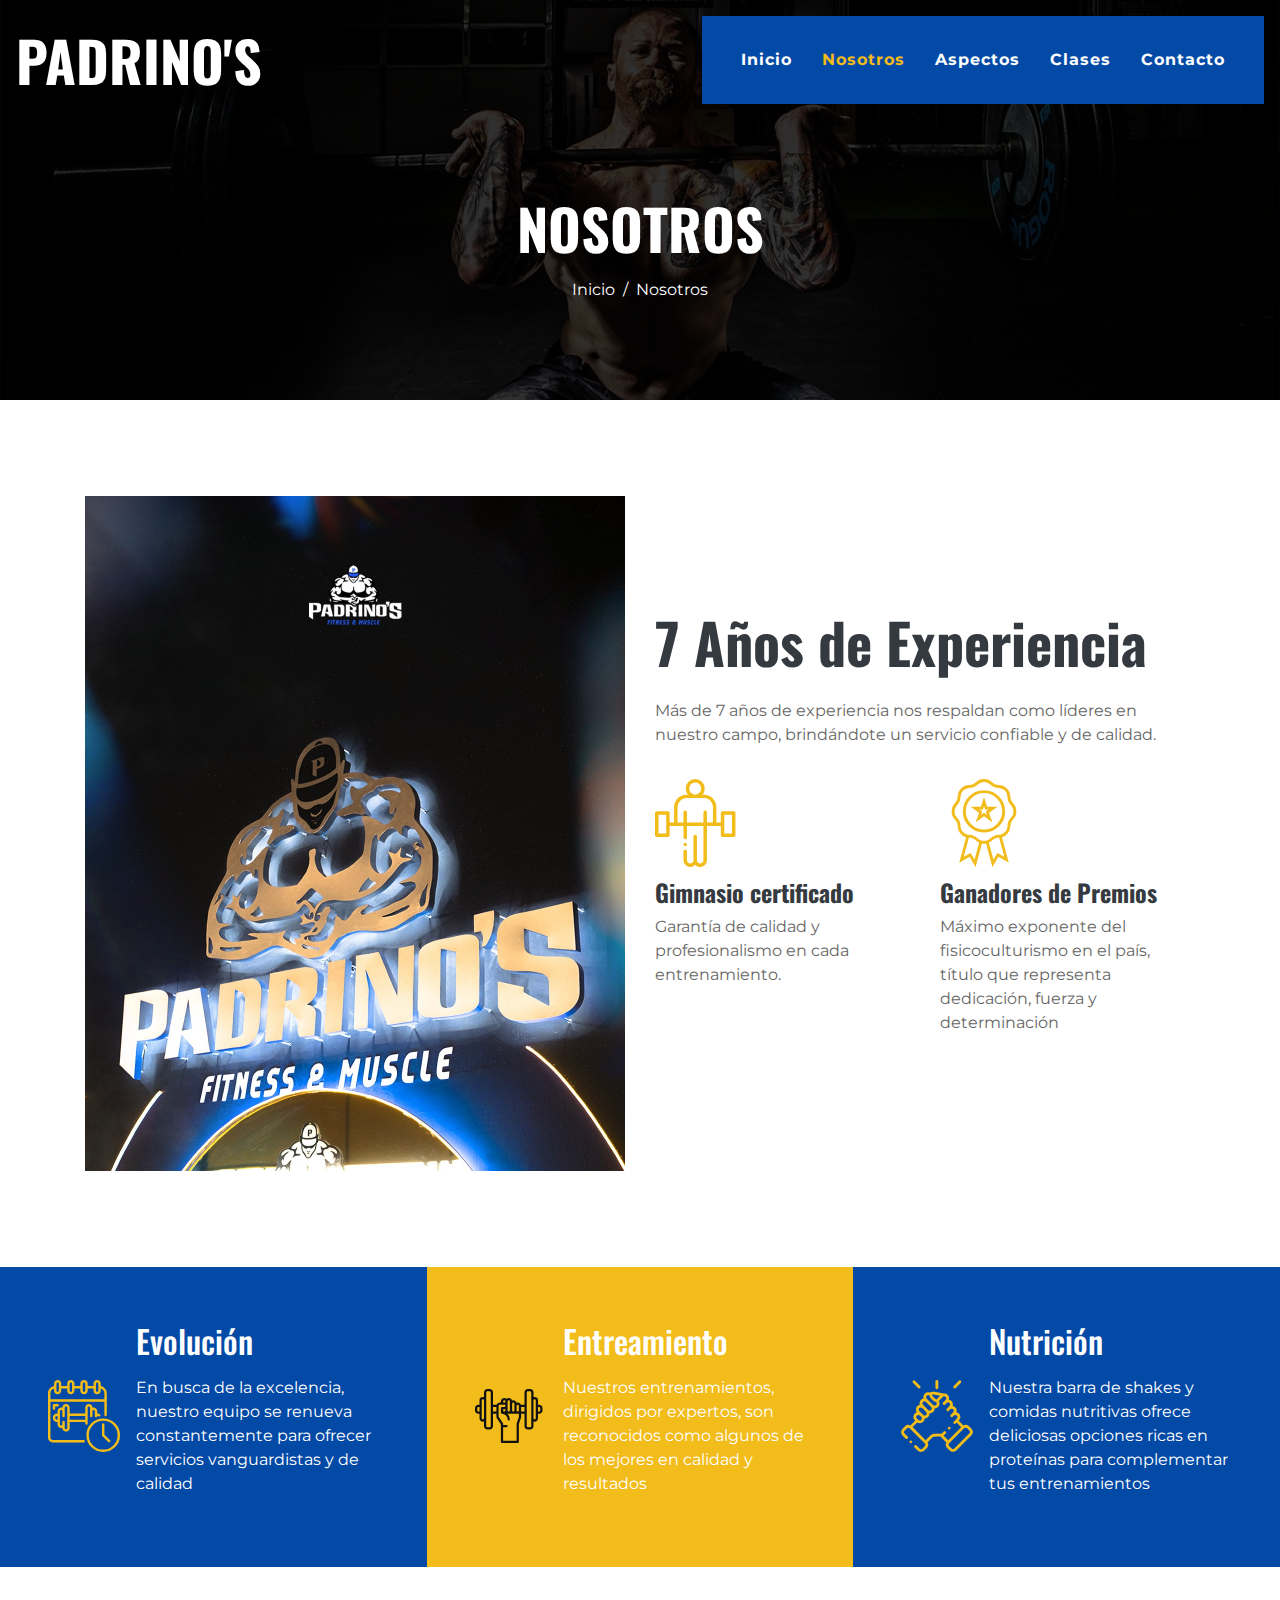
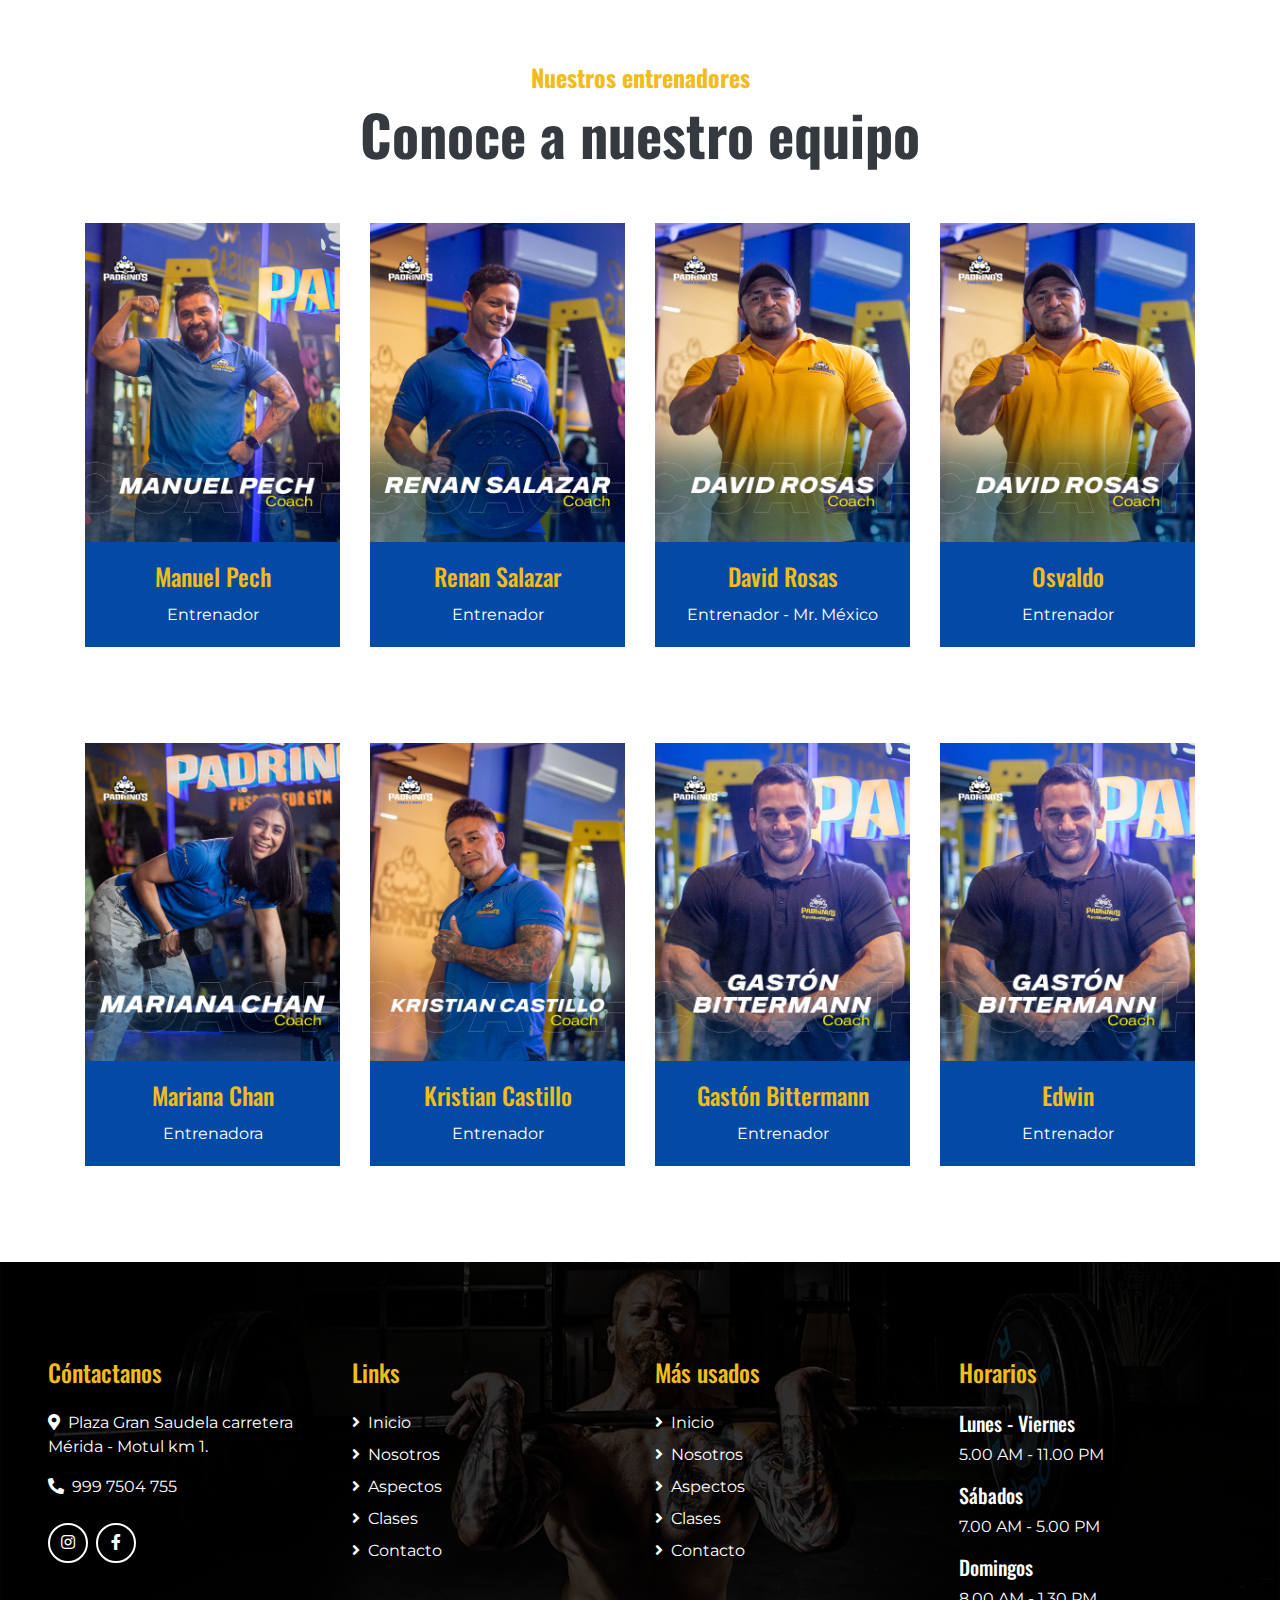
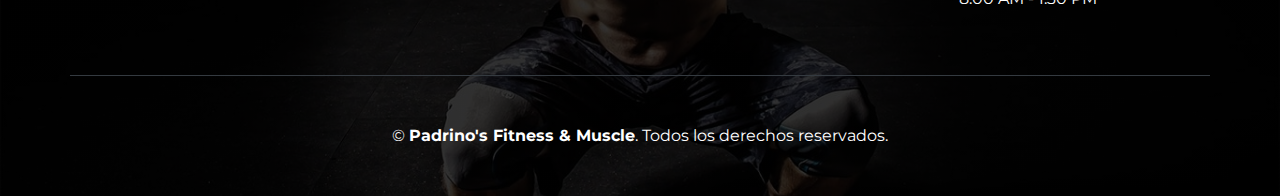
==== commit 26474b93: "final" ====
--- a/about.html
+++ b/about.html
@@ -31,11 +31,11 @@
             </button>
             <div class="collapse navbar-collapse justify-content-between" id="navbarCollapse">
                 <div class="navbar-nav ml-auto p-4 bg-secondary">
-                    <a href="index.html" class="nav-item nav-link">Home</a>
-                    <a href="about.html" class="nav-item nav-link">About Us</a>
-                    <a href="feature.html" class="nav-item nav-link">Our Features</a>
-                    <a href="class.html" class="nav-item nav-link active">Classes</a>
-                    <a href="contact.html" class="nav-item nav-link">Contact</a>
+                    <a href="index.html" class="nav-item nav-link">Inicio</a>
+                    <a href="about.html" class="nav-item nav-link active">Nosotros</a>
+                    <a href="feature.html" class="nav-item nav-link">Aspectos</a>
+                    <a href="class.html" class="nav-item nav-link">Clases</a>
+                    <a href="contact.html" class="nav-item nav-link">Contacto</a>
                 </div>
             </div>
         </nav>
@@ -46,11 +46,11 @@
     <!-- Page Header Start -->
     <div class="container-fluid page-header mb-5">
         <div class="d-flex flex-column align-items-center justify-content-center pt-0 pt-lg-5" style="min-height: 400px">
-            <h4 class="display-4 mb-3 mt-0 mt-lg-5 text-white text-uppercase font-weight-bold">About Us</h4>
+            <h4 class="display-4 mb-3 mt-0 mt-lg-5 text-white text-uppercase font-weight-bold">Nosotros</h4>
             <div class="d-inline-flex">
-                <p class="m-0 text-white"><a class="text-white" href="">Home</a></p>
+                <p class="m-0 text-white"><a class="text-white" href="">Inicio</a></p>
                 <p class="m-0 text-white px-2">/</p>
-                <p class="m-0 text-white">About Us</p>
+                <p class="m-0 text-white">Nosotros</p>
             </div>
         </div>
     </div>
@@ -64,21 +64,20 @@
                 <img class="img-fluid mb-4 mb-lg-0" src="img/about.jpg" alt="Image">
             </div>
             <div class="col-lg-6">
-                <h2 class="display-4 font-weight-bold mb-4">10 Years Experience</h2>
-                <p>Labore vero lorem eos sed aliquy ipsum aliquy sed. Vero dolore dolore takima ipsum lorem rebum</p>
+                <h2 class="display-4 font-weight-bold mb-4">7 Años de Experiencia</h2>
+                <p>Más de 7 años de experiencia nos respaldan como líderes en nuestro campo, brindándote un servicio confiable y de calidad.</p>
                 <div class="row py-2">
                     <div class="col-sm-6">
                         <i class="flaticon-barbell display-2 text-primary"></i>
-                        <h4 class="font-weight-bold">Certified GYM Center</h4>
-                        <p>Ipsum sanctu dolor ipsum dolore sit et kasd duo</p>
+                        <h4 class="font-weight-bold">Gimnasio certificado</h4>
+                        <p>Garantía de calidad y profesionalismo en cada entrenamiento.</p>
                     </div>
                     <div class="col-sm-6">
                         <i class="flaticon-medal display-2 text-primary"></i>
-                        <h4 class="font-weight-bold">Award Winning</h4>
-                        <p>Ipsum sanctu dolor ipsum dolore sit et kasd duo</p>
-                    </div>
-                </div>
-                <a href="" class="btn btn-lg px-4 btn-outline-primary">Learn More</a>
+                        <h4 class="font-weight-bold">Ganadores de Premios</h4>
+                        <p>Máximo exponente del fisicoculturismo en el país, título que representa dedicación, fuerza y determinación</p>
+                    </div>
+                </div>
             </div>
         </div>
     </div>
@@ -92,8 +91,8 @@
                 <div class="d-flex align-items-center bg-secondary text-white px-5" style="min-height: 300px;">
                     <i class="flaticon-training display-3 text-primary mr-3"></i>
                     <div class="">
-                        <h2 class="text-white mb-3">Progression</h2>
-                        <p>Lorem ipsum dolor sit amet, consectetur adipiscing elit. Sed eu suscipit orci velit id libero
+                        <h2 class="text-white mb-3">Evolución</h2>
+                        <p>En busca de la excelencia, nuestro equipo se renueva constantemente para ofrecer servicios vanguardistas y de calidad
                         </p>
                     </div>
                 </div>
@@ -102,18 +101,18 @@
                 <div class="d-flex align-items-center bg-primary text-white px-5" style="min-height: 300px;">
                     <i class="flaticon-weightlifting display-3 text-secondary mr-3"></i>
                     <div class="">
-                        <h2 class="text-white mb-3">Workout</h2>
-                        <p>Lorem ipsum dolor sit amet, consectetur adipiscing elit. Sed eu suscipit orci velit id libero
+                        <h2 class="text-white mb-3">Entreamiento</h2>
+                        <p>Nuestros entrenamientos, dirigidos por expertos, son reconocidos como algunos de los mejores en calidad y resultados
                         </p>
                     </div>
                 </div>
             </div>
             <div class="col-lg-4 p-0">
                 <div class="d-flex align-items-center bg-secondary text-white px-5" style="min-height: 300px;">
-                    <i class="flaticon-treadmill display-3 text-primary mr-3"></i>
+                    <i class="flaticon-support display-3 text-primary mr-3"></i>
                     <div class="">
-                        <h2 class="text-white mb-3">Nutrition</h2>
-                        <p>Lorem ipsum dolor sit amet, consectetur adipiscing elit. Sed eu suscipit orci velit id libero
+                        <h2 class="text-white mb-3">Nutrición</h2>
+                        <p>Nuestra barra de shakes y comidas nutritivas ofrece deliciosas opciones ricas en proteínas para complementar tus entrenamientos
                         </p>
                     </div>
                 </div>
@@ -126,67 +125,110 @@
     <!-- Team Start -->
     <div class="container pt-5 team">
         <div class="d-flex flex-column text-center mb-5">
-            <h4 class="text-primary font-weight-bold">Our Trainers</h4>
-            <h4 class="display-4 font-weight-bold">Meet Our Expert Trainers</h4>
+            <h4 class="text-primary font-weight-bold">Nuestros entrenadores</h4>
+            <h4 class="display-4 font-weight-bold">Conoce a nuestro equipo</h4>
         </div>
         <div class="row">
             <div class="col-lg-3 col-md-6 mb-5">
                 <div class="card border-0 bg-secondary text-center text-white">
-                    <img class="card-img-top" src="img/team-1.jpg" alt="">
-                    <div class="card-social d-flex align-items-center justify-content-center">
-                        <a class="btn btn-outline-light rounded-circle text-center mr-2 px-0" style="width: 40px; height: 40px;" href="#"><i class="fab fa-twitter"></i></a>
-                        <a class="btn btn-outline-light rounded-circle text-center mr-2 px-0" style="width: 40px; height: 40px;" href="#"><i class="fab fa-facebook-f"></i></a>
-                        <a class="btn btn-outline-light rounded-circle text-center mr-2 px-0" style="width: 40px; height: 40px;" href="#"><i class="fab fa-linkedin-in"></i></a>
-                        <a class="btn btn-outline-light rounded-circle text-center mr-2 px-0" style="width: 40px; height: 40px;" href="#"><i class="fab fa-instagram"></i></a>
-                    </div>
-                    <div class="card-body bg-secondary">
-                        <h4 class="card-title text-primary">Trainer Name</h4>
-                        <p class="card-text">Trainer</p>
-                    </div>
-                </div>
-            </div>
-            <div class="col-lg-3 col-md-6 mb-5">
-                <div class="card border-0 bg-secondary text-center text-white">
-                    <img class="card-img-top" src="img/team-2.jpg" alt="">
-                    <div class="card-social d-flex align-items-center justify-content-center">
-                        <a class="btn btn-outline-light rounded-circle text-center mr-2 px-0" style="width: 40px; height: 40px;" href="#"><i class="fab fa-twitter"></i></a>
-                        <a class="btn btn-outline-light rounded-circle text-center mr-2 px-0" style="width: 40px; height: 40px;" href="#"><i class="fab fa-facebook-f"></i></a>
-                        <a class="btn btn-outline-light rounded-circle text-center mr-2 px-0" style="width: 40px; height: 40px;" href="#"><i class="fab fa-linkedin-in"></i></a>
-                        <a class="btn btn-outline-light rounded-circle text-center mr-2 px-0" style="width: 40px; height: 40px;" href="#"><i class="fab fa-instagram"></i></a>
-                    </div>
-                    <div class="card-body bg-secondary">
-                        <h4 class="card-title text-primary">Trainer Name</h4>
-                        <p class="card-text">Trainer</p>
-                    </div>
-                </div>
-            </div>
-            <div class="col-lg-3 col-md-6 mb-5">
-                <div class="card border-0 bg-secondary text-center text-white">
-                    <img class="card-img-top" src="img/team-3.jpg" alt="">
-                    <div class="card-social d-flex align-items-center justify-content-center">
-                        <a class="btn btn-outline-light rounded-circle text-center mr-2 px-0" style="width: 40px; height: 40px;" href="#"><i class="fab fa-twitter"></i></a>
-                        <a class="btn btn-outline-light rounded-circle text-center mr-2 px-0" style="width: 40px; height: 40px;" href="#"><i class="fab fa-facebook-f"></i></a>
-                        <a class="btn btn-outline-light rounded-circle text-center mr-2 px-0" style="width: 40px; height: 40px;" href="#"><i class="fab fa-linkedin-in"></i></a>
-                        <a class="btn btn-outline-light rounded-circle text-center mr-2 px-0" style="width: 40px; height: 40px;" href="#"><i class="fab fa-instagram"></i></a>
-                    </div>
-                    <div class="card-body bg-secondary">
-                        <h4 class="card-title text-primary">Trainer Name</h4>
-                        <p class="card-text">Trainer</p>
-                    </div>
-                </div>
-            </div>
-            <div class="col-lg-3 col-md-6 mb-5">
-                <div class="card border-0 bg-secondary text-center text-white">
-                    <img class="card-img-top" src="img/team-4.jpg" alt="">
-                    <div class="card-social d-flex align-items-center justify-content-center">
-                        <a class="btn btn-outline-light rounded-circle text-center mr-2 px-0" style="width: 40px; height: 40px;" href="#"><i class="fab fa-twitter"></i></a>
-                        <a class="btn btn-outline-light rounded-circle text-center mr-2 px-0" style="width: 40px; height: 40px;" href="#"><i class="fab fa-facebook-f"></i></a>
-                        <a class="btn btn-outline-light rounded-circle text-center mr-2 px-0" style="width: 40px; height: 40px;" href="#"><i class="fab fa-linkedin-in"></i></a>
-                        <a class="btn btn-outline-light rounded-circle text-center mr-2 px-0" style="width: 40px; height: 40px;" href="#"><i class="fab fa-instagram"></i></a>
-                    </div>
-                    <div class="card-body bg-secondary">
-                        <h4 class="card-title text-primary">Trainer Name</h4>
-                        <p class="card-text">Trainer</p>
+                    <img class="card-img-top" src="img/manuel.jpg" alt="">
+                    <div class="card-social d-flex align-items-center justify-content-center">
+                        <a class="btn btn-outline-light rounded-circle text-center mr-2 px-0" style="width: 40px; height: 40px;" href="#"><i class="fab fa-instagram"></i></a>
+                    </div>
+                    <div class="card-body bg-secondary">
+                        <h4 class="card-title text-primary">Manuel Pech</h4>
+                        <p class="card-text">Entrenador</p>
+                    </div>
+                </div>
+            </div>
+            <div class="col-lg-3 col-md-6 mb-5">
+                <div class="card border-0 bg-secondary text-center text-white">
+                    <img class="card-img-top" src="img/renan.jpg" alt="">
+                    <div class="card-social d-flex align-items-center justify-content-center">
+                        <a class="btn btn-outline-light rounded-circle text-center mr-2 px-0" style="width: 40px; height: 40px;" href="#"><i class="fab fa-instagram"></i></a>
+                    </div>
+                    <div class="card-body bg-secondary">
+                        <h4 class="card-title text-primary">Renan Salazar</h4>
+                        <p class="card-text">Entrenador</p>
+                    </div>
+                </div>
+            </div>
+            <div class="col-lg-3 col-md-6 mb-5">
+                <div class="card border-0 bg-secondary text-center text-white">
+                    <img class="card-img-top" src="img/david.jpg" alt="">
+                    <div class="card-social d-flex align-items-center justify-content-center">
+                        <a class="btn btn-outline-light rounded-circle text-center mr-2 px-0" style="width: 40px; height: 40px;" href="#"><i class="fab fa-instagram"></i></a>
+                    </div>
+                    <div class="card-body bg-secondary">
+                        <h4 class="card-title text-primary">David Rosas</h4>
+                        <p class="card-text">Entrenador -  Mr. México</p>
+                    </div>
+                </div>
+            </div>
+            <div class="col-lg-3 col-md-6 mb-5">
+                <div class="card border-0 bg-secondary text-center text-white">
+                    <img class="card-img-top" src="img/david.jpg" alt="">
+                    <div class="card-social d-flex align-items-center justify-content-center">
+                        <a class="btn btn-outline-light rounded-circle text-center mr-2 px-0" style="width: 40px; height: 40px;" href="#"><i class="fab fa-instagram"></i></a>
+                    </div>
+                    <div class="card-body bg-secondary">
+                        <h4 class="card-title text-primary">Osvaldo</h4>
+                        <p class="card-text">Entrenador</p>
+                    </div>
+                </div>
+            </div>
+        </div>
+    </div>
+    <!-- Team End -->
+    
+    <!-- Team Start -->
+    <div class="container pt-5 team">
+        <div class="row">
+            <div class="col-lg-3 col-md-6 mb-5">
+                <div class="card border-0 bg-secondary text-center text-white">
+                    <img class="card-img-top" src="img/mariana.jpg" alt="">
+                    <div class="card-social d-flex align-items-center justify-content-center">
+                        <a class="btn btn-outline-light rounded-circle text-center mr-2 px-0" style="width: 40px; height: 40px;" href="#"><i class="fab fa-instagram"></i></a>
+                    </div>
+                    <div class="card-body bg-secondary">
+                        <h4 class="card-title text-primary">Mariana Chan</h4>
+                        <p class="card-text">Entrenadora</p>
+                    </div>
+                </div>
+            </div>
+            <div class="col-lg-3 col-md-6 mb-5">
+                <div class="card border-0 bg-secondary text-center text-white">
+                    <img class="card-img-top" src="img/kristian.jpg" alt="">
+                    <div class="card-social d-flex align-items-center justify-content-center">
+                        <a class="btn btn-outline-light rounded-circle text-center mr-2 px-0" style="width: 40px; height: 40px;" href="#"><i class="fab fa-instagram"></i></a>
+                    </div>
+                    <div class="card-body bg-secondary">
+                        <h4 class="card-title text-primary">Kristian Castillo</h4>
+                        <p class="card-text">Entrenador</p>
+                    </div>
+                </div>
+            </div>
+            <div class="col-lg-3 col-md-6 mb-5">
+                <div class="card border-0 bg-secondary text-center text-white">
+                    <img class="card-img-top" src="img/gaston.jpg" alt="">
+                    <div class="card-social d-flex align-items-center justify-content-center">
+                        <a class="btn btn-outline-light rounded-circle text-center mr-2 px-0" style="width: 40px; height: 40px;" href="#"><i class="fab fa-instagram"></i></a>
+                    </div>
+                    <div class="card-body bg-secondary">
+                        <h4 class="card-title text-primary">Gastón Bittermann</h4>
+                        <p class="card-text">Entrenador</p>
+                    </div>
+                </div>
+            </div>
+            <div class="col-lg-3 col-md-6 mb-5">
+                <div class="card border-0 bg-secondary text-center text-white">
+                    <img class="card-img-top" src="img/gaston.jpg" alt="">
+                    <div class="card-social d-flex align-items-center justify-content-center">
+                        <a class="btn btn-outline-light rounded-circle text-center mr-2 px-0" style="width: 40px; height: 40px;" href="#"><i class="fab fa-instagram"></i></a>
+                    </div>
+                    <div class="card-body bg-secondary">
+                        <h4 class="card-title text-primary">Edwin</h4>
+                        <p class="card-text">Entrenador</p>
                     </div>
                 </div>
             </div>
@@ -199,49 +241,47 @@
     <div class="footer container-fluid mt-5 py-5 px-sm-3 px-md-5 text-white">
         <div class="row pt-5">
             <div class="col-lg-3 col-md-6 mb-5">
-                <h4 class="text-primary mb-4">Get In Touch</h4>
-                <p><i class="fa fa-map-marker-alt mr-2"></i>123 Street, New York, USA</p>
-                <p><i class="fa fa-phone-alt mr-2"></i>+012 345 67890</p>
-                <p><i class="fa fa-envelope mr-2"></i>info@example.com</p>
+                <h4 class="text-primary mb-4">Cóntactanos</h4>
+                <p><i class="fa fa-map-marker-alt mr-2"></i>Plaza Gran Saudela carretera Mérida - Motul km 1.</p>
+                <p><i class="fa fa-phone-alt mr-2"></i>999 7504 755</p>
                 <div class="d-flex justify-content-start mt-4">
-                    <a class="btn btn-outline-light rounded-circle text-center mr-2 px-0" style="width: 40px; height: 40px;" href="#"><i class="fab fa-twitter"></i></a>
-                    <a class="btn btn-outline-light rounded-circle text-center mr-2 px-0" style="width: 40px; height: 40px;" href="#"><i class="fab fa-facebook-f"></i></a>
-                    <a class="btn btn-outline-light rounded-circle text-center mr-2 px-0" style="width: 40px; height: 40px;" href="#"><i class="fab fa-linkedin-in"></i></a>
-                    <a class="btn btn-outline-light rounded-circle text-center mr-2 px-0" style="width: 40px; height: 40px;" href="#"><i class="fab fa-instagram"></i></a>
-                </div>
-            </div>
-            <div class="col-lg-3 col-md-6 mb-5">
-                <h4 class="text-primary mb-4">Quick Links</h4>
+                    <a class="btn btn-outline-light rounded-circle text-center mr-2 px-0" style="width: 40px; height: 40px;" href="https://www.instagram.com/padrinosfitnessandmuscle/?hl=es"><i class="fab fa-instagram"></i></a>
+                    <a class="btn btn-outline-light rounded-circle text-center mr-2 px-0" style="width: 40px; height: 40px;" href="https://www.facebook.com/padrinosgym"><i class="fab fa-facebook-f"></i></a>
+                </div>
+            </div>
+            <div class="col-lg-3 col-md-6 mb-5">
+                <h4 class="text-primary mb-4">Links</h4>
                 <div class="d-flex flex-column justify-content-start">
-                    <a class="text-white mb-2" href="#"><i class="fa fa-angle-right mr-2"></i>Home</a>
-                    <a class="text-white mb-2" href="#"><i class="fa fa-angle-right mr-2"></i>About Us</a>
-                    <a class="text-white mb-2" href="#"><i class="fa fa-angle-right mr-2"></i>Our Features</a>
-                    <a class="text-white mb-2" href="#"><i class="fa fa-angle-right mr-2"></i>Classes</a>
-                    <a class="text-white" href="#"><i class="fa fa-angle-right mr-2"></i>Contact Us</a>
-                </div>
-            </div>
-            <div class="col-lg-3 col-md-6 mb-5">
-                <h4 class="text-primary mb-4">Popular Links</h4>
+                    <a class="text-white mb-2" href="index.html"><i class="fa fa-angle-right mr-2"></i>Inicio</a>
+                    <a class="text-white mb-2" href="about.html"><i class="fa fa-angle-right mr-2"></i>Nosotros</a>
+                    <a class="text-white mb-2" href="feature.html"><i class="fa fa-angle-right mr-2"></i>Aspectos</a>
+                    <a class="text-white mb-2" href="class.html"><i class="fa fa-angle-right mr-2"></i>Clases</a>
+                    <a class="text-white" href="contact.html"><i class="fa fa-angle-right mr-2"></i>Contacto</a>
+                </div>
+            </div>
+            <div class="col-lg-3 col-md-6 mb-5">
+                <h4 class="text-primary mb-4">Más usados</h4>
                 <div class="d-flex flex-column justify-content-start">
-                    <a class="text-white mb-2" href="#"><i class="fa fa-angle-right mr-2"></i>Home</a>
-                    <a class="text-white mb-2" href="#"><i class="fa fa-angle-right mr-2"></i>About Us</a>
-                    <a class="text-white mb-2" href="#"><i class="fa fa-angle-right mr-2"></i>Our Features</a>
-                    <a class="text-white mb-2" href="#"><i class="fa fa-angle-right mr-2"></i>Classes</a>
-                    <a class="text-white" href="#"><i class="fa fa-angle-right mr-2"></i>Contact Us</a>
-                </div>
-            </div>
-            <div class="col-lg-3 col-md-6 mb-5">
-                <h4 class="text-primary mb-4">Opening Hours</h4>
-                <h5 class="text-white">Monday - Friday</h5>
-                <p>8.00 AM - 8.00 PM</p>
-                <h5 class="text-white">Saturday - Sunday</h5>
-                <p>2.00 PM - 8.00 PM</p>
+                    <a class="text-white mb-2" href="index.html"><i class="fa fa-angle-right mr-2"></i>Inicio</a>
+                    <a class="text-white mb-2" href="about.html"><i class="fa fa-angle-right mr-2"></i>Nosotros</a>
+                    <a class="text-white mb-2" href="feature.html"><i class="fa fa-angle-right mr-2"></i>Aspectos</a>
+                    <a class="text-white mb-2" href="class.html"><i class="fa fa-angle-right mr-2"></i>Clases</a>
+                    <a class="text-white" href="contact.html"><i class="fa fa-angle-right mr-2"></i>Contacto</a>
+                </div>
+            </div>
+            <div class="col-lg-3 col-md-6 mb-5">
+                <h4 class="text-primary mb-4">Horarios</h4>
+                <h5 class="text-white">Lunes - Viernes</h5>
+                <p>5.00 AM - 11.00 PM</p>
+                <h5 class="text-white">Sábados</h5>
+                <p>7.00 AM - 5.00 PM</p>
+                <h5 class="text-white">Domingos</h5>
+                <p>8.00 AM - 1.30 PM</p>
             </div>
         </div>
         <div class="container border-top border-dark pt-5">
             <p class="m-0 text-center text-white">
-                &copy; <a class="text-white font-weight-bold" href="#">Your Site Name</a>. All Rights Reserved. Designed by
-                <a class="text-white font-weight-bold" href="https://htmlcodex.com">HTML Codex</a>
+                &copy; <a class="text-white font-weight-bold" href="https://www.instagram.com/padrinosfitnessandmuscle">Padrino's Fitness & Muscle</a>. Todos los derechos reservados.
             </p>
         </div>
     </div>
@@ -258,10 +298,6 @@
     <script src="lib/easing/easing.min.js"></script>
     <script src="lib/waypoints/waypoints.min.js"></script>
 
-    <!-- Contact Javascript File -->
-    <script src="mail/jqBootstrapValidation.min.js"></script>
-    <script src="mail/contact.js"></script>
-
     <!-- Template Javascript -->
     <script src="js/main.js"></script>
 </body>
--- a/css/style.min.css
+++ b/css/style.min.css
@@ -3,4 +3,4 @@
  * Copyright 2011-2020 The Bootstrap Authors
  * Copyright 2011-2020 Twitter, Inc.
  * Licensed under MIT (https://github.com/twbs/bootstrap/blob/main/LICENSE)
- */:root{--blue:#007bff;--indigo:#6610f2;--purple:#6f42c1;--pink:#e83e8c;--red:#dc3545;--orange:#fd7e14;--yellow:#ffc107;--green:#28a745;--teal:#20c997;--cyan:#17a2b8;--white:#fff;--gray:#6c757d;--gray-dark:#343a40;--primary:#E31C25;--secondary:#111111;--success:#28a745;--info:#17a2b8;--warning:#ffc107;--danger:#dc3545;--light:#ffffff;--dark:#343a40;--breakpoint-xs:0;--breakpoint-sm:576px;--breakpoint-md:768px;--breakpoint-lg:992px;--breakpoint-xl:1200px;--font-family-sans-serif:"Montserrat",sans-serif;--font-family-monospace:SFMono-Regular,Menlo,Monaco,Consolas,"Liberation Mono","Courier New",monospace}*,::after,::before{box-sizing:border-box}html{font-family:sans-serif;line-height:1.15;-webkit-text-size-adjust:100%;-webkit-tap-highlight-color:transparent}article,aside,figcaption,figure,footer,header,hgroup,main,nav,section{display:block}body{margin:0;font-family:Montserrat,sans-serif;font-size:1rem;font-weight:400;line-height:1.5;color:#666;text-align:left;background-color:#fff}[tabindex="-1"]:focus:not(:focus-visible){outline:0!important}hr{box-sizing:content-box;height:0;overflow:visible}h1,h2,h3,h4,h5,h6{margin-top:0;margin-bottom:.5rem}p{margin-top:0;margin-bottom:1rem}abbr[data-original-title],abbr[title]{text-decoration:underline;text-decoration:underline dotted;cursor:help;border-bottom:0;text-decoration-skip-ink:none}address{margin-bottom:1rem;font-style:normal;line-height:inherit}dl,ol,ul{margin-top:0;margin-bottom:1rem}ol ol,ol ul,ul ol,ul ul{margin-bottom:0}dt{font-weight:700}dd{margin-bottom:.5rem;margin-left:0}blockquote{margin:0 0 1rem}b,strong{font-weight:bolder}small{font-size:80%}sub,sup{position:relative;font-size:75%;line-height:0;vertical-align:baseline}sub{bottom:-.25em}sup{top:-.5em}a{color:#F2BC1B;text-decoration:none;background-color:transparent}a:hover{color:#9f141a;text-decoration:underline}a:not([href]):not([class]){color:inherit;text-decoration:none}a:not([href]):not([class]):hover{color:inherit;text-decoration:none}code,kbd,pre,samp{font-family:SFMono-Regular,Menlo,Monaco,Consolas,"Liberation Mono","Courier New",monospace;font-size:1em}pre{margin-top:0;margin-bottom:1rem;overflow:auto;-ms-overflow-style:scrollbar}figure{margin:0 0 1rem}img{vertical-align:middle;border-style:none}svg{overflow:hidden;vertical-align:middle}table{border-collapse:collapse}caption{padding-top:.75rem;padding-bottom:.75rem;color:#6c757d;text-align:left;caption-side:bottom}th{text-align:inherit;text-align:-webkit-match-parent}label{display:inline-block;margin-bottom:.5rem}button{border-radius:0}button:focus{outline:1px dotted;outline:5px auto -webkit-focus-ring-color}button,input,optgroup,select,textarea{margin:0;font-family:inherit;font-size:inherit;line-height:inherit}button,input{overflow:visible}button,select{text-transform:none}[role=button]{cursor:pointer}select{word-wrap:normal}[type=button],[type=reset],[type=submit],button{-webkit-appearance:button}[type=button]:not(:disabled),[type=reset]:not(:disabled),[type=submit]:not(:disabled),button:not(:disabled){cursor:pointer}[type=button]::-moz-focus-inner,[type=reset]::-moz-focus-inner,[type=submit]::-moz-focus-inner,button::-moz-focus-inner{padding:0;border-style:none}input[type=checkbox],input[type=radio]{box-sizing:border-box;padding:0}textarea{overflow:auto;resize:vertical}fieldset{min-width:0;padding:0;margin:0;border:0}legend{display:block;width:100%;max-width:100%;padding:0;margin-bottom:.5rem;font-size:1.5rem;line-height:inherit;color:inherit;white-space:normal}@media (max-width:1200px){legend{font-size:calc(1.275rem + .3vw)}}progress{vertical-align:baseline}[type=number]::-webkit-inner-spin-button,[type=number]::-webkit-outer-spin-button{height:auto}[type=search]{outline-offset:-2px;-webkit-appearance:none}[type=search]::-webkit-search-decoration{-webkit-appearance:none}::-webkit-file-upload-button{font:inherit;-webkit-appearance:button}output{display:inline-block}summary{display:list-item;cursor:pointer}template{display:none}[hidden]{display:none!important}.h1,.h2,.h3,.h4,.h5,.h6,h1,h2,h3,h4,h5,h6{margin-bottom:.5rem;font-family:Oswald,sans-serif;font-weight:500;line-height:1.2;color:#343a40}.h1,h1{font-size:2.5rem}@media (max-width:1200px){.h1,h1{font-size:calc(1.375rem + 1.5vw)}}.h2,h2{font-size:2rem}@media (max-width:1200px){.h2,h2{font-size:calc(1.325rem + .9vw)}}.h3,h3{font-size:1.75rem}@media (max-width:1200px){.h3,h3{font-size:calc(1.3rem + .6vw)}}.h4,h4{font-size:1.5rem}@media (max-width:1200px){.h4,h4{font-size:calc(1.275rem + .3vw)}}.h5,h5{font-size:1.25rem}.h6,h6{font-size:1rem}.lead{font-size:1.25rem;font-weight:300}.display-1{font-size:6rem;font-weight:300;line-height:1.2}@media (max-width:1200px){.display-1{font-size:calc(1.725rem + 5.7vw)}}.display-2{font-size:5.5rem;font-weight:300;line-height:1.2}@media (max-width:1200px){.display-2{font-size:calc(1.675rem + 5.1vw)}}.display-3{font-size:4.5rem;font-weight:300;line-height:1.2}@media (max-width:1200px){.display-3{font-size:calc(1.575rem + 3.9vw)}}.display-4{font-size:3.5rem;font-weight:300;line-height:1.2}@media (max-width:1200px){.display-4{font-size:calc(1.475rem + 2.7vw)}}hr{margin-top:1rem;margin-bottom:1rem;border:0;border-top:1px solid rgba(0,0,0,.1)}.small,small{font-size:80%;font-weight:400}.mark,mark{padding:.2em;background-color:#fcf8e3}.list-unstyled{padding-left:0;list-style:none}.list-inline{padding-left:0;list-style:none}.list-inline-item{display:inline-block}.list-inline-item:not(:last-child){margin-right:.5rem}.initialism{font-size:90%;text-transform:uppercase}.blockquote{margin-bottom:1rem;font-size:1.25rem}.blockquote-footer{display:block;font-size:80%;color:#6c757d}.blockquote-footer::before{content:"— "}.img-fluid{max-width:100%;height:auto}.img-thumbnail{padding:.25rem;background-color:#fff;border:1px solid #dee2e6;max-width:100%;height:auto}.figure{display:inline-block}.figure-img{margin-bottom:.5rem;line-height:1}.figure-caption{font-size:90%;color:#6c757d}code{font-size:87.5%;color:#e83e8c;word-wrap:break-word}a>code{color:inherit}kbd{padding:.2rem .4rem;font-size:87.5%;color:#fff;background-color:#212529}kbd kbd{padding:0;font-size:100%;font-weight:700}pre{display:block;font-size:87.5%;color:#212529}pre code{font-size:inherit;color:inherit;word-break:normal}.pre-scrollable{max-height:340px;overflow-y:scroll}.container,.container-fluid,.container-lg,.container-md,.container-sm,.container-xl{width:100%;padding-right:15px;padding-left:15px;margin-right:auto;margin-left:auto}@media (min-width:576px){.container,.container-sm{max-width:540px}}@media (min-width:768px){.container,.container-md,.container-sm{max-width:720px}}@media (min-width:992px){.container,.container-lg,.container-md,.container-sm{max-width:960px}}@media (min-width:1200px){.container,.container-lg,.container-md,.container-sm,.container-xl{max-width:1140px}}.row{display:flex;flex-wrap:wrap;margin-right:-15px;margin-left:-15px}.no-gutters{margin-right:0;margin-left:0}.no-gutters>.col,.no-gutters>[class*=col-]{padding-right:0;padding-left:0}.col,.col-1,.col-10,.col-11,.col-12,.col-2,.col-3,.col-4,.col-5,.col-6,.col-7,.col-8,.col-9,.col-auto,.col-lg,.col-lg-1,.col-lg-10,.col-lg-11,.col-lg-12,.col-lg-2,.col-lg-3,.col-lg-4,.col-lg-5,.col-lg-6,.col-lg-7,.col-lg-8,.col-lg-9,.col-lg-auto,.col-md,.col-md-1,.col-md-10,.col-md-11,.col-md-12,.col-md-2,.col-md-3,.col-md-4,.col-md-5,.col-md-6,.col-md-7,.col-md-8,.col-md-9,.col-md-auto,.col-sm,.col-sm-1,.col-sm-10,.col-sm-11,.col-sm-12,.col-sm-2,.col-sm-3,.col-sm-4,.col-sm-5,.col-sm-6,.col-sm-7,.col-sm-8,.col-sm-9,.col-sm-auto,.col-xl,.col-xl-1,.col-xl-10,.col-xl-11,.col-xl-12,.col-xl-2,.col-xl-3,.col-xl-4,.col-xl-5,.col-xl-6,.col-xl-7,.col-xl-8,.col-xl-9,.col-xl-auto{position:relative;width:100%;padding-right:15px;padding-left:15px}.col{flex-basis:0;flex-grow:1;max-width:100%}.row-cols-1>*{flex:0 0 100%;max-width:100%}.row-cols-2>*{flex:0 0 50%;max-width:50%}.row-cols-3>*{flex:0 0 33.3333333333%;max-width:33.3333333333%}.row-cols-4>*{flex:0 0 25%;max-width:25%}.row-cols-5>*{flex:0 0 20%;max-width:20%}.row-cols-6>*{flex:0 0 16.6666666667%;max-width:16.6666666667%}.col-auto{flex:0 0 auto;width:auto;max-width:100%}.col-1{flex:0 0 8.3333333333%;max-width:8.3333333333%}.col-2{flex:0 0 16.6666666667%;max-width:16.6666666667%}.col-3{flex:0 0 25%;max-width:25%}.col-4{flex:0 0 33.3333333333%;max-width:33.3333333333%}.col-5{flex:0 0 41.6666666667%;max-width:41.6666666667%}.col-6{flex:0 0 50%;max-width:50%}.col-7{flex:0 0 58.3333333333%;max-width:58.3333333333%}.col-8{flex:0 0 66.6666666667%;max-width:66.6666666667%}.col-9{flex:0 0 75%;max-width:75%}.col-10{flex:0 0 83.3333333333%;max-width:83.3333333333%}.col-11{flex:0 0 91.6666666667%;max-width:91.6666666667%}.col-12{flex:0 0 100%;max-width:100%}.order-first{order:-1}.order-last{order:13}.order-0{order:0}.order-1{order:1}.order-2{order:2}.order-3{order:3}.order-4{order:4}.order-5{order:5}.order-6{order:6}.order-7{order:7}.order-8{order:8}.order-9{order:9}.order-10{order:10}.order-11{order:11}.order-12{order:12}.offset-1{margin-left:8.3333333333%}.offset-2{margin-left:16.6666666667%}.offset-3{margin-left:25%}.offset-4{margin-left:33.3333333333%}.offset-5{margin-left:41.6666666667%}.offset-6{margin-left:50%}.offset-7{margin-left:58.3333333333%}.offset-8{margin-left:66.6666666667%}.offset-9{margin-left:75%}.offset-10{margin-left:83.3333333333%}.offset-11{margin-left:91.6666666667%}@media (min-width:576px){.col-sm{flex-basis:0;flex-grow:1;max-width:100%}.row-cols-sm-1>*{flex:0 0 100%;max-width:100%}.row-cols-sm-2>*{flex:0 0 50%;max-width:50%}.row-cols-sm-3>*{flex:0 0 33.3333333333%;max-width:33.3333333333%}.row-cols-sm-4>*{flex:0 0 25%;max-width:25%}.row-cols-sm-5>*{flex:0 0 20%;max-width:20%}.row-cols-sm-6>*{flex:0 0 16.6666666667%;max-width:16.6666666667%}.col-sm-auto{flex:0 0 auto;width:auto;max-width:100%}.col-sm-1{flex:0 0 8.3333333333%;max-width:8.3333333333%}.col-sm-2{flex:0 0 16.6666666667%;max-width:16.6666666667%}.col-sm-3{flex:0 0 25%;max-width:25%}.col-sm-4{flex:0 0 33.3333333333%;max-width:33.3333333333%}.col-sm-5{flex:0 0 41.6666666667%;max-width:41.6666666667%}.col-sm-6{flex:0 0 50%;max-width:50%}.col-sm-7{flex:0 0 58.3333333333%;max-width:58.3333333333%}.col-sm-8{flex:0 0 66.6666666667%;max-width:66.6666666667%}.col-sm-9{flex:0 0 75%;max-width:75%}.col-sm-10{flex:0 0 83.3333333333%;max-width:83.3333333333%}.col-sm-11{flex:0 0 91.6666666667%;max-width:91.6666666667%}.col-sm-12{flex:0 0 100%;max-width:100%}.order-sm-first{order:-1}.order-sm-last{order:13}.order-sm-0{order:0}.order-sm-1{order:1}.order-sm-2{order:2}.order-sm-3{order:3}.order-sm-4{order:4}.order-sm-5{order:5}.order-sm-6{order:6}.order-sm-7{order:7}.order-sm-8{order:8}.order-sm-9{order:9}.order-sm-10{order:10}.order-sm-11{order:11}.order-sm-12{order:12}.offset-sm-0{margin-left:0}.offset-sm-1{margin-left:8.3333333333%}.offset-sm-2{margin-left:16.6666666667%}.offset-sm-3{margin-left:25%}.offset-sm-4{margin-left:33.3333333333%}.offset-sm-5{margin-left:41.6666666667%}.offset-sm-6{margin-left:50%}.offset-sm-7{margin-left:58.3333333333%}.offset-sm-8{margin-left:66.6666666667%}.offset-sm-9{margin-left:75%}.offset-sm-10{margin-left:83.3333333333%}.offset-sm-11{margin-left:91.6666666667%}}@media (min-width:768px){.col-md{flex-basis:0;flex-grow:1;max-width:100%}.row-cols-md-1>*{flex:0 0 100%;max-width:100%}.row-cols-md-2>*{flex:0 0 50%;max-width:50%}.row-cols-md-3>*{flex:0 0 33.3333333333%;max-width:33.3333333333%}.row-cols-md-4>*{flex:0 0 25%;max-width:25%}.row-cols-md-5>*{flex:0 0 20%;max-width:20%}.row-cols-md-6>*{flex:0 0 16.6666666667%;max-width:16.6666666667%}.col-md-auto{flex:0 0 auto;width:auto;max-width:100%}.col-md-1{flex:0 0 8.3333333333%;max-width:8.3333333333%}.col-md-2{flex:0 0 16.6666666667%;max-width:16.6666666667%}.col-md-3{flex:0 0 25%;max-width:25%}.col-md-4{flex:0 0 33.3333333333%;max-width:33.3333333333%}.col-md-5{flex:0 0 41.6666666667%;max-width:41.6666666667%}.col-md-6{flex:0 0 50%;max-width:50%}.col-md-7{flex:0 0 58.3333333333%;max-width:58.3333333333%}.col-md-8{flex:0 0 66.6666666667%;max-width:66.6666666667%}.col-md-9{flex:0 0 75%;max-width:75%}.col-md-10{flex:0 0 83.3333333333%;max-width:83.3333333333%}.col-md-11{flex:0 0 91.6666666667%;max-width:91.6666666667%}.col-md-12{flex:0 0 100%;max-width:100%}.order-md-first{order:-1}.order-md-last{order:13}.order-md-0{order:0}.order-md-1{order:1}.order-md-2{order:2}.order-md-3{order:3}.order-md-4{order:4}.order-md-5{order:5}.order-md-6{order:6}.order-md-7{order:7}.order-md-8{order:8}.order-md-9{order:9}.order-md-10{order:10}.order-md-11{order:11}.order-md-12{order:12}.offset-md-0{margin-left:0}.offset-md-1{margin-left:8.3333333333%}.offset-md-2{margin-left:16.6666666667%}.offset-md-3{margin-left:25%}.offset-md-4{margin-left:33.3333333333%}.offset-md-5{margin-left:41.6666666667%}.offset-md-6{margin-left:50%}.offset-md-7{margin-left:58.3333333333%}.offset-md-8{margin-left:66.6666666667%}.offset-md-9{margin-left:75%}.offset-md-10{margin-left:83.3333333333%}.offset-md-11{margin-left:91.6666666667%}}@media (min-width:992px){.col-lg{flex-basis:0;flex-grow:1;max-width:100%}.row-cols-lg-1>*{flex:0 0 100%;max-width:100%}.row-cols-lg-2>*{flex:0 0 50%;max-width:50%}.row-cols-lg-3>*{flex:0 0 33.3333333333%;max-width:33.3333333333%}.row-cols-lg-4>*{flex:0 0 25%;max-width:25%}.row-cols-lg-5>*{flex:0 0 20%;max-width:20%}.row-cols-lg-6>*{flex:0 0 16.6666666667%;max-width:16.6666666667%}.col-lg-auto{flex:0 0 auto;width:auto;max-width:100%}.col-lg-1{flex:0 0 8.3333333333%;max-width:8.3333333333%}.col-lg-2{flex:0 0 16.6666666667%;max-width:16.6666666667%}.col-lg-3{flex:0 0 25%;max-width:25%}.col-lg-4{flex:0 0 33.3333333333%;max-width:33.3333333333%}.col-lg-5{flex:0 0 41.6666666667%;max-width:41.6666666667%}.col-lg-6{flex:0 0 50%;max-width:50%}.col-lg-7{flex:0 0 58.3333333333%;max-width:58.3333333333%}.col-lg-8{flex:0 0 66.6666666667%;max-width:66.6666666667%}.col-lg-9{flex:0 0 75%;max-width:75%}.col-lg-10{flex:0 0 83.3333333333%;max-width:83.3333333333%}.col-lg-11{flex:0 0 91.6666666667%;max-width:91.6666666667%}.col-lg-12{flex:0 0 100%;max-width:100%}.order-lg-first{order:-1}.order-lg-last{order:13}.order-lg-0{order:0}.order-lg-1{order:1}.order-lg-2{order:2}.order-lg-3{order:3}.order-lg-4{order:4}.order-lg-5{order:5}.order-lg-6{order:6}.order-lg-7{order:7}.order-lg-8{order:8}.order-lg-9{order:9}.order-lg-10{order:10}.order-lg-11{order:11}.order-lg-12{order:12}.offset-lg-0{margin-left:0}.offset-lg-1{margin-left:8.3333333333%}.offset-lg-2{margin-left:16.6666666667%}.offset-lg-3{margin-left:25%}.offset-lg-4{margin-left:33.3333333333%}.offset-lg-5{margin-left:41.6666666667%}.offset-lg-6{margin-left:50%}.offset-lg-7{margin-left:58.3333333333%}.offset-lg-8{margin-left:66.6666666667%}.offset-lg-9{margin-left:75%}.offset-lg-10{margin-left:83.3333333333%}.offset-lg-11{margin-left:91.6666666667%}}@media (min-width:1200px){.col-xl{flex-basis:0;flex-grow:1;max-width:100%}.row-cols-xl-1>*{flex:0 0 100%;max-width:100%}.row-cols-xl-2>*{flex:0 0 50%;max-width:50%}.row-cols-xl-3>*{flex:0 0 33.3333333333%;max-width:33.3333333333%}.row-cols-xl-4>*{flex:0 0 25%;max-width:25%}.row-cols-xl-5>*{flex:0 0 20%;max-width:20%}.row-cols-xl-6>*{flex:0 0 16.6666666667%;max-width:16.6666666667%}.col-xl-auto{flex:0 0 auto;width:auto;max-width:100%}.col-xl-1{flex:0 0 8.3333333333%;max-width:8.3333333333%}.col-xl-2{flex:0 0 16.6666666667%;max-width:16.6666666667%}.col-xl-3{flex:0 0 25%;max-width:25%}.col-xl-4{flex:0 0 33.3333333333%;max-width:33.3333333333%}.col-xl-5{flex:0 0 41.6666666667%;max-width:41.6666666667%}.col-xl-6{flex:0 0 50%;max-width:50%}.col-xl-7{flex:0 0 58.3333333333%;max-width:58.3333333333%}.col-xl-8{flex:0 0 66.6666666667%;max-width:66.6666666667%}.col-xl-9{flex:0 0 75%;max-width:75%}.col-xl-10{flex:0 0 83.3333333333%;max-width:83.3333333333%}.col-xl-11{flex:0 0 91.6666666667%;max-width:91.6666666667%}.col-xl-12{flex:0 0 100%;max-width:100%}.order-xl-first{order:-1}.order-xl-last{order:13}.order-xl-0{order:0}.order-xl-1{order:1}.order-xl-2{order:2}.order-xl-3{order:3}.order-xl-4{order:4}.order-xl-5{order:5}.order-xl-6{order:6}.order-xl-7{order:7}.order-xl-8{order:8}.order-xl-9{order:9}.order-xl-10{order:10}.order-xl-11{order:11}.order-xl-12{order:12}.offset-xl-0{margin-left:0}.offset-xl-1{margin-left:8.3333333333%}.offset-xl-2{margin-left:16.6666666667%}.offset-xl-3{margin-left:25%}.offset-xl-4{margin-left:33.3333333333%}.offset-xl-5{margin-left:41.6666666667%}.offset-xl-6{margin-left:50%}.offset-xl-7{margin-left:58.3333333333%}.offset-xl-8{margin-left:66.6666666667%}.offset-xl-9{margin-left:75%}.offset-xl-10{margin-left:83.3333333333%}.offset-xl-11{margin-left:91.6666666667%}}.table{width:100%;margin-bottom:1rem;color:#666}.table td,.table th{padding:.75rem;vertical-align:top;border-top:1px solid #dee2e6}.table thead th{vertical-align:bottom;border-bottom:2px solid #dee2e6}.table tbody+tbody{border-top:2px solid #dee2e6}.table-sm td,.table-sm th{padding:.3rem}.table-bordered{border:1px solid #dee2e6}.table-bordered td,.table-bordered th{border:1px solid #dee2e6}.table-bordered thead td,.table-bordered thead th{border-bottom-width:2px}.table-borderless tbody+tbody,.table-borderless td,.table-borderless th,.table-borderless thead th{border:0}.table-striped tbody tr:nth-of-type(odd){background-color:rgba(0,0,0,.05)}.table-hover tbody tr:hover{color:#666;background-color:rgba(0,0,0,.075)}.table-primary,.table-primary>td,.table-primary>th{background-color:#f7bfc2}.table-primary tbody+tbody,.table-primary td,.table-primary th,.table-primary thead th{border-color:#f0898e}.table-hover .table-primary:hover{background-color:#f4a8ac}.table-hover .table-primary:hover>td,.table-hover .table-primary:hover>th{background-color:#f4a8ac}.table-secondary,.table-secondary>td,.table-secondary>th{background-color:#bcbcbc}.table-secondary tbody+tbody,.table-secondary td,.table-secondary th,.table-secondary thead th{border-color:#838383}.table-hover .table-secondary:hover{background-color:#afafaf}.table-hover .table-secondary:hover>td,.table-hover .table-secondary:hover>th{background-color:#afafaf}.table-success,.table-success>td,.table-success>th{background-color:#c3e6cb}.table-success tbody+tbody,.table-success td,.table-success th,.table-success thead th{border-color:#8fd19e}.table-hover .table-success:hover{background-color:#b1dfbb}.table-hover .table-success:hover>td,.table-hover .table-success:hover>th{background-color:#b1dfbb}.table-info,.table-info>td,.table-info>th{background-color:#bee5eb}.table-info tbody+tbody,.table-info td,.table-info th,.table-info thead th{border-color:#86cfda}.table-hover .table-info:hover{background-color:#abdde5}.table-hover .table-info:hover>td,.table-hover .table-info:hover>th{background-color:#abdde5}.table-warning,.table-warning>td,.table-warning>th{background-color:#ffeeba}.table-warning tbody+tbody,.table-warning td,.table-warning th,.table-warning thead th{border-color:#ffdf7e}.table-hover .table-warning:hover{background-color:#ffe8a1}.table-hover .table-warning:hover>td,.table-hover .table-warning:hover>th{background-color:#ffe8a1}.table-danger,.table-danger>td,.table-danger>th{background-color:#f5c6cb}.table-danger tbody+tbody,.table-danger td,.table-danger th,.table-danger thead th{border-color:#ed969e}.table-hover .table-danger:hover{background-color:#f1b0b7}.table-hover .table-danger:hover>td,.table-hover .table-danger:hover>th{background-color:#f1b0b7}.table-light,.table-light>td,.table-light>th{background-color:#fff}.table-light tbody+tbody,.table-light td,.table-light th,.table-light thead th{border-color:#fff}.table-hover .table-light:hover{background-color:#f2f2f2}.table-hover .table-light:hover>td,.table-hover .table-light:hover>th{background-color:#f2f2f2}.table-dark,.table-dark>td,.table-dark>th{background-color:#c6c8ca}.table-dark tbody+tbody,.table-dark td,.table-dark th,.table-dark thead th{border-color:#95999c}.table-hover .table-dark:hover{background-color:#b9bbbe}.table-hover .table-dark:hover>td,.table-hover .table-dark:hover>th{background-color:#b9bbbe}.table-active,.table-active>td,.table-active>th{background-color:rgba(0,0,0,.075)}.table-hover .table-active:hover{background-color:rgba(0,0,0,.075)}.table-hover .table-active:hover>td,.table-hover .table-active:hover>th{background-color:rgba(0,0,0,.075)}.table .thead-dark th{color:#fff;background-color:#343a40;border-color:#454d55}.table .thead-light th{color:#495057;background-color:#e9ecef;border-color:#dee2e6}.table-dark{color:#fff;background-color:#343a40}.table-dark td,.table-dark th,.table-dark thead th{border-color:#454d55}.table-dark.table-bordered{border:0}.table-dark.table-striped tbody tr:nth-of-type(odd){background-color:rgba(255,255,255,.05)}.table-dark.table-hover tbody tr:hover{color:#fff;background-color:rgba(255,255,255,.075)}@media (max-width:575.98px){.table-responsive-sm{display:block;width:100%;overflow-x:auto;-webkit-overflow-scrolling:touch}.table-responsive-sm>.table-bordered{border:0}}@media (max-width:767.98px){.table-responsive-md{display:block;width:100%;overflow-x:auto;-webkit-overflow-scrolling:touch}.table-responsive-md>.table-bordered{border:0}}@media (max-width:991.98px){.table-responsive-lg{display:block;width:100%;overflow-x:auto;-webkit-overflow-scrolling:touch}.table-responsive-lg>.table-bordered{border:0}}@media (max-width:1199.98px){.table-responsive-xl{display:block;width:100%;overflow-x:auto;-webkit-overflow-scrolling:touch}.table-responsive-xl>.table-bordered{border:0}}.table-responsive{display:block;width:100%;overflow-x:auto;-webkit-overflow-scrolling:touch}.table-responsive>.table-bordered{border:0}.form-control{display:block;width:100%;height:calc(1.5em + .75rem + 2px);padding:.375rem .75rem;font-size:1rem;font-weight:400;line-height:1.5;color:#495057;background-color:#fff;background-clip:padding-box;border:1px solid #ced4da;border-radius:0;transition:border-color .15s ease-in-out,box-shadow .15s ease-in-out}@media (prefers-reduced-motion:reduce){.form-control{transition:none}}.form-control::-ms-expand{background-color:transparent;border:0}.form-control:-moz-focusring{color:transparent;text-shadow:0 0 0 #495057}.form-control:focus{color:#495057;background-color:#fff;border-color:#f18e92;outline:0;box-shadow:0 0 0 .2rem rgba(227,28,37,.25)}.form-control::placeholder{color:#6c757d;opacity:1}.form-control:disabled,.form-control[readonly]{background-color:#e9ecef;opacity:1}input[type=date].form-control,input[type=datetime-local].form-control,input[type=month].form-control,input[type=time].form-control{appearance:none}select.form-control:focus::-ms-value{color:#495057;background-color:#fff}.form-control-file,.form-control-range{display:block;width:100%}.col-form-label{padding-top:calc(.375rem + 1px);padding-bottom:calc(.375rem + 1px);margin-bottom:0;font-size:inherit;line-height:1.5}.col-form-label-lg{padding-top:calc(.5rem + 1px);padding-bottom:calc(.5rem + 1px);font-size:1.25rem;line-height:1.5}.col-form-label-sm{padding-top:calc(.25rem + 1px);padding-bottom:calc(.25rem + 1px);font-size:.875rem;line-height:1.5}.form-control-plaintext{display:block;width:100%;padding:.375rem 0;margin-bottom:0;font-size:1rem;line-height:1.5;color:#666;background-color:transparent;border:solid transparent;border-width:1px 0}.form-control-plaintext.form-control-lg,.form-control-plaintext.form-control-sm{padding-right:0;padding-left:0}.form-control-sm{height:calc(1.5em + .5rem + 2px);padding:.25rem .5rem;font-size:.875rem;line-height:1.5}.form-control-lg{height:calc(1.5em + 1rem + 2px);padding:.5rem 1rem;font-size:1.25rem;line-height:1.5}select.form-control[multiple],select.form-control[size]{height:auto}textarea.form-control{height:auto}.form-group{margin-bottom:1rem}.form-text{display:block;margin-top:.25rem}.form-row{display:flex;flex-wrap:wrap;margin-right:-5px;margin-left:-5px}.form-row>.col,.form-row>[class*=col-]{padding-right:5px;padding-left:5px}.form-check{position:relative;display:block;padding-left:1.25rem}.form-check-input{position:absolute;margin-top:.3rem;margin-left:-1.25rem}.form-check-input:disabled~.form-check-label,.form-check-input[disabled]~.form-check-label{color:#6c757d}.form-check-label{margin-bottom:0}.form-check-inline{display:inline-flex;align-items:center;padding-left:0;margin-right:.75rem}.form-check-inline .form-check-input{position:static;margin-top:0;margin-right:.3125rem;margin-left:0}.valid-feedback{display:none;width:100%;margin-top:.25rem;font-size:80%;color:#28a745}.valid-tooltip{position:absolute;top:100%;left:0;z-index:5;display:none;max-width:100%;padding:.25rem .5rem;margin-top:.1rem;font-size:.875rem;line-height:1.5;color:#fff;background-color:rgba(40,167,69,.9)}.is-valid~.valid-feedback,.is-valid~.valid-tooltip,.was-validated :valid~.valid-feedback,.was-validated :valid~.valid-tooltip{display:block}.form-control.is-valid,.was-validated .form-control:valid{border-color:#28a745;padding-right:calc(1.5em + .75rem);background-image:url("data:image/svg+xml,%3csvg xmlns='http://www.w3.org/2000/svg' width='8' height='8' viewBox='0 0 8 8'%3e%3cpath fill='%2328a745' d='M2.3 6.73L.6 4.53c-.4-1.04.46-1.4 1.1-.8l1.1 1.4 3.4-3.8c.6-.63 1.6-.27 1.2.7l-4 4.6c-.43.5-.8.4-1.1.1z'/%3e%3c/svg%3e");background-repeat:no-repeat;background-position:right calc(.375em + .1875rem) center;background-size:calc(.75em + .375rem) calc(.75em + .375rem)}.form-control.is-valid:focus,.was-validated .form-control:valid:focus{border-color:#28a745;box-shadow:0 0 0 .2rem rgba(40,167,69,.25)}.was-validated textarea.form-control:valid,textarea.form-control.is-valid{padding-right:calc(1.5em + .75rem);background-position:top calc(.375em + .1875rem) right calc(.375em + .1875rem)}.custom-select.is-valid,.was-validated .custom-select:valid{border-color:#28a745;padding-right:calc(.75em + 2.3125rem);background:url("data:image/svg+xml,%3csvg xmlns='http://www.w3.org/2000/svg' width='4' height='5' viewBox='0 0 4 5'%3e%3cpath fill='%23343a40' d='M2 0L0 2h4zm0 5L0 3h4z'/%3e%3c/svg%3e") no-repeat right .75rem center/8px 10px,url("data:image/svg+xml,%3csvg xmlns='http://www.w3.org/2000/svg' width='8' height='8' viewBox='0 0 8 8'%3e%3cpath fill='%2328a745' d='M2.3 6.73L.6 4.53c-.4-1.04.46-1.4 1.1-.8l1.1 1.4 3.4-3.8c.6-.63 1.6-.27 1.2.7l-4 4.6c-.43.5-.8.4-1.1.1z'/%3e%3c/svg%3e") #fff no-repeat center right 1.75rem/calc(.75em + .375rem) calc(.75em + .375rem)}.custom-select.is-valid:focus,.was-validated .custom-select:valid:focus{border-color:#28a745;box-shadow:0 0 0 .2rem rgba(40,167,69,.25)}.form-check-input.is-valid~.form-check-label,.was-validated .form-check-input:valid~.form-check-label{color:#28a745}.form-check-input.is-valid~.valid-feedback,.form-check-input.is-valid~.valid-tooltip,.was-validated .form-check-input:valid~.valid-feedback,.was-validated .form-check-input:valid~.valid-tooltip{display:block}.custom-control-input.is-valid~.custom-control-label,.was-validated .custom-control-input:valid~.custom-control-label{color:#28a745}.custom-control-input.is-valid~.custom-control-label::before,.was-validated .custom-control-input:valid~.custom-control-label::before{border-color:#28a745}.custom-control-input.is-valid:checked~.custom-control-label::before,.was-validated .custom-control-input:valid:checked~.custom-control-label::before{border-color:#34ce57;background-color:#34ce57}.custom-control-input.is-valid:focus~.custom-control-label::before,.was-validated .custom-control-input:valid:focus~.custom-control-label::before{box-shadow:0 0 0 .2rem rgba(40,167,69,.25)}.custom-control-input.is-valid:focus:not(:checked)~.custom-control-label::before,.was-validated .custom-control-input:valid:focus:not(:checked)~.custom-control-label::before{border-color:#28a745}.custom-file-input.is-valid~.custom-file-label,.was-validated .custom-file-input:valid~.custom-file-label{border-color:#28a745}.custom-file-input.is-valid:focus~.custom-file-label,.was-validated .custom-file-input:valid:focus~.custom-file-label{border-color:#28a745;box-shadow:0 0 0 .2rem rgba(40,167,69,.25)}.invalid-feedback{display:none;width:100%;margin-top:.25rem;font-size:80%;color:#dc3545}.invalid-tooltip{position:absolute;top:100%;left:0;z-index:5;display:none;max-width:100%;padding:.25rem .5rem;margin-top:.1rem;font-size:.875rem;line-height:1.5;color:#fff;background-color:rgba(220,53,69,.9)}.is-invalid~.invalid-feedback,.is-invalid~.invalid-tooltip,.was-validated :invalid~.invalid-feedback,.was-validated :invalid~.invalid-tooltip{display:block}.form-control.is-invalid,.was-validated .form-control:invalid{border-color:#dc3545;padding-right:calc(1.5em + .75rem);background-image:url("data:image/svg+xml,%3csvg xmlns='http://www.w3.org/2000/svg' width='12' height='12' fill='none' stroke='%23dc3545' viewBox='0 0 12 12'%3e%3ccircle cx='6' cy='6' r='4.5'/%3e%3cpath stroke-linejoin='round' d='M5.8 3.6h.4L6 6.5z'/%3e%3ccircle cx='6' cy='8.2' r='.6' fill='%23dc3545' stroke='none'/%3e%3c/svg%3e");background-repeat:no-repeat;background-position:right calc(.375em + .1875rem) center;background-size:calc(.75em + .375rem) calc(.75em + .375rem)}.form-control.is-invalid:focus,.was-validated .form-control:invalid:focus{border-color:#dc3545;box-shadow:0 0 0 .2rem rgba(220,53,69,.25)}.was-validated textarea.form-control:invalid,textarea.form-control.is-invalid{padding-right:calc(1.5em + .75rem);background-position:top calc(.375em + .1875rem) right calc(.375em + .1875rem)}.custom-select.is-invalid,.was-validated .custom-select:invalid{border-color:#dc3545;padding-right:calc(.75em + 2.3125rem);background:url("data:image/svg+xml,%3csvg xmlns='http://www.w3.org/2000/svg' width='4' height='5' viewBox='0 0 4 5'%3e%3cpath fill='%23343a40' d='M2 0L0 2h4zm0 5L0 3h4z'/%3e%3c/svg%3e") no-repeat right .75rem center/8px 10px,url("data:image/svg+xml,%3csvg xmlns='http://www.w3.org/2000/svg' width='12' height='12' fill='none' stroke='%23dc3545' viewBox='0 0 12 12'%3e%3ccircle cx='6' cy='6' r='4.5'/%3e%3cpath stroke-linejoin='round' d='M5.8 3.6h.4L6 6.5z'/%3e%3ccircle cx='6' cy='8.2' r='.6' fill='%23dc3545' stroke='none'/%3e%3c/svg%3e") #fff no-repeat center right 1.75rem/calc(.75em + .375rem) calc(.75em + .375rem)}.custom-select.is-invalid:focus,.was-validated .custom-select:invalid:focus{border-color:#dc3545;box-shadow:0 0 0 .2rem rgba(220,53,69,.25)}.form-check-input.is-invalid~.form-check-label,.was-validated .form-check-input:invalid~.form-check-label{color:#dc3545}.form-check-input.is-invalid~.invalid-feedback,.form-check-input.is-invalid~.invalid-tooltip,.was-validated .form-check-input:invalid~.invalid-feedback,.was-validated .form-check-input:invalid~.invalid-tooltip{display:block}.custom-control-input.is-invalid~.custom-control-label,.was-validated .custom-control-input:invalid~.custom-control-label{color:#dc3545}.custom-control-input.is-invalid~.custom-control-label::before,.was-validated .custom-control-input:invalid~.custom-control-label::before{border-color:#dc3545}.custom-control-input.is-invalid:checked~.custom-control-label::before,.was-validated .custom-control-input:invalid:checked~.custom-control-label::before{border-color:#e4606d;background-color:#e4606d}.custom-control-input.is-invalid:focus~.custom-control-label::before,.was-validated .custom-control-input:invalid:focus~.custom-control-label::before{box-shadow:0 0 0 .2rem rgba(220,53,69,.25)}.custom-control-input.is-invalid:focus:not(:checked)~.custom-control-label::before,.was-validated .custom-control-input:invalid:focus:not(:checked)~.custom-control-label::before{border-color:#dc3545}.custom-file-input.is-invalid~.custom-file-label,.was-validated .custom-file-input:invalid~.custom-file-label{border-color:#dc3545}.custom-file-input.is-invalid:focus~.custom-file-label,.was-validated .custom-file-input:invalid:focus~.custom-file-label{border-color:#dc3545;box-shadow:0 0 0 .2rem rgba(220,53,69,.25)}.form-inline{display:flex;flex-flow:row wrap;align-items:center}.form-inline .form-check{width:100%}@media (min-width:576px){.form-inline label{display:flex;align-items:center;justify-content:center;margin-bottom:0}.form-inline .form-group{display:flex;flex:0 0 auto;flex-flow:row wrap;align-items:center;margin-bottom:0}.form-inline .form-control{display:inline-block;width:auto;vertical-align:middle}.form-inline .form-control-plaintext{display:inline-block}.form-inline .custom-select,.form-inline .input-group{width:auto}.form-inline .form-check{display:flex;align-items:center;justify-content:center;width:auto;padding-left:0}.form-inline .form-check-input{position:relative;flex-shrink:0;margin-top:0;margin-right:.25rem;margin-left:0}.form-inline .custom-control{align-items:center;justify-content:center}.form-inline .custom-control-label{margin-bottom:0}}.btn{display:inline-block;font-weight:400;color:#666;text-align:center;vertical-align:middle;user-select:none;background-color:transparent;border:2px solid transparent;padding:.375rem .75rem;font-size:1rem;line-height:1.5;border-radius:0;transition:color .15s ease-in-out,background-color .15s ease-in-out,border-color .15s ease-in-out,box-shadow .15s ease-in-out}@media (prefers-reduced-motion:reduce){.btn{transition:none}}.btn:hover{color:#666;text-decoration:none}.btn.focus,.btn:focus{outline:0;box-shadow:0 0 0 .2rem rgba(227,28,37,.25)}.btn.disabled,.btn:disabled{opacity:.65}.btn:not(:disabled):not(.disabled){cursor:pointer}a.btn.disabled,fieldset:disabled a.btn{pointer-events:none}.btn-primary{color:#fff;background-color:#e31c25;border-color:#e31c25}.btn-primary:hover{color:#fff;background-color:#c1181f;border-color:#b6161e}.btn-primary.focus,.btn-primary:focus{color:#fff;background-color:#c1181f;border-color:#b6161e;box-shadow:0 0 0 .2rem rgba(231,62,70,.5)}.btn-primary.disabled,.btn-primary:disabled{color:#fff;background-color:#e31c25;border-color:#e31c25}.btn-primary:not(:disabled):not(.disabled).active,.btn-primary:not(:disabled):not(.disabled):active,.show>.btn-primary.dropdown-toggle{color:#fff;background-color:#b6161e;border-color:#aa151c}.btn-primary:not(:disabled):not(.disabled).active:focus,.btn-primary:not(:disabled):not(.disabled):active:focus,.show>.btn-primary.dropdown-toggle:focus{box-shadow:0 0 0 .2rem rgba(231,62,70,.5)}.btn-secondary{color:#fff;background-color:#111;border-color:#111}.btn-secondary:hover{color:#fff;background-color:#000;border-color:#000}.btn-secondary.focus,.btn-secondary:focus{color:#fff;background-color:#000;border-color:#000;box-shadow:0 0 0 .2rem rgba(53,53,53,.5)}.btn-secondary.disabled,.btn-secondary:disabled{color:#fff;background-color:#111;border-color:#111}.btn-secondary:not(:disabled):not(.disabled).active,.btn-secondary:not(:disabled):not(.disabled):active,.show>.btn-secondary.dropdown-toggle{color:#fff;background-color:#000;border-color:#000}.btn-secondary:not(:disabled):not(.disabled).active:focus,.btn-secondary:not(:disabled):not(.disabled):active:focus,.show>.btn-secondary.dropdown-toggle:focus{box-shadow:0 0 0 .2rem rgba(53,53,53,.5)}.btn-success{color:#fff;background-color:#28a745;border-color:#28a745}.btn-success:hover{color:#fff;background-color:#218838;border-color:#1e7e34}.btn-success.focus,.btn-success:focus{color:#fff;background-color:#218838;border-color:#1e7e34;box-shadow:0 0 0 .2rem rgba(72,180,97,.5)}.btn-success.disabled,.btn-success:disabled{color:#fff;background-color:#28a745;border-color:#28a745}.btn-success:not(:disabled):not(.disabled).active,.btn-success:not(:disabled):not(.disabled):active,.show>.btn-success.dropdown-toggle{color:#fff;background-color:#1e7e34;border-color:#1c7430}.btn-success:not(:disabled):not(.disabled).active:focus,.btn-success:not(:disabled):not(.disabled):active:focus,.show>.btn-success.dropdown-toggle:focus{box-shadow:0 0 0 .2rem rgba(72,180,97,.5)}.btn-info{color:#fff;background-color:#17a2b8;border-color:#17a2b8}.btn-info:hover{color:#fff;background-color:#138496;border-color:#117a8b}.btn-info.focus,.btn-info:focus{color:#fff;background-color:#138496;border-color:#117a8b;box-shadow:0 0 0 .2rem rgba(58,176,195,.5)}.btn-info.disabled,.btn-info:disabled{color:#fff;background-color:#17a2b8;border-color:#17a2b8}.btn-info:not(:disabled):not(.disabled).active,.btn-info:not(:disabled):not(.disabled):active,.show>.btn-info.dropdown-toggle{color:#fff;background-color:#117a8b;border-color:#10707f}.btn-info:not(:disabled):not(.disabled).active:focus,.btn-info:not(:disabled):not(.disabled):active:focus,.show>.btn-info.dropdown-toggle:focus{box-shadow:0 0 0 .2rem rgba(58,176,195,.5)}.btn-warning{color:#212529;background-color:#ffc107;border-color:#ffc107}.btn-warning:hover{color:#212529;background-color:#e0a800;border-color:#d39e00}.btn-warning.focus,.btn-warning:focus{color:#212529;background-color:#e0a800;border-color:#d39e00;box-shadow:0 0 0 .2rem rgba(222,170,12,.5)}.btn-warning.disabled,.btn-warning:disabled{color:#212529;background-color:#ffc107;border-color:#ffc107}.btn-warning:not(:disabled):not(.disabled).active,.btn-warning:not(:disabled):not(.disabled):active,.show>.btn-warning.dropdown-toggle{color:#212529;background-color:#d39e00;border-color:#c69500}.btn-warning:not(:disabled):not(.disabled).active:focus,.btn-warning:not(:disabled):not(.disabled):active:focus,.show>.btn-warning.dropdown-toggle:focus{box-shadow:0 0 0 .2rem rgba(222,170,12,.5)}.btn-danger{color:#fff;background-color:#dc3545;border-color:#dc3545}.btn-danger:hover{color:#fff;background-color:#c82333;border-color:#bd2130}.btn-danger.focus,.btn-danger:focus{color:#fff;background-color:#c82333;border-color:#bd2130;box-shadow:0 0 0 .2rem rgba(225,83,97,.5)}.btn-danger.disabled,.btn-danger:disabled{color:#fff;background-color:#dc3545;border-color:#dc3545}.btn-danger:not(:disabled):not(.disabled).active,.btn-danger:not(:disabled):not(.disabled):active,.show>.btn-danger.dropdown-toggle{color:#fff;background-color:#bd2130;border-color:#b21f2d}.btn-danger:not(:disabled):not(.disabled).active:focus,.btn-danger:not(:disabled):not(.disabled):active:focus,.show>.btn-danger.dropdown-toggle:focus{box-shadow:0 0 0 .2rem rgba(225,83,97,.5)}.btn-light{color:#212529;background-color:#fff;border-color:#fff}.btn-light:hover{color:#212529;background-color:#ececec;border-color:#e6e6e6}.btn-light.focus,.btn-light:focus{color:#212529;background-color:#ececec;border-color:#e6e6e6;box-shadow:0 0 0 .2rem rgba(222,222,223,.5)}.btn-light.disabled,.btn-light:disabled{color:#212529;background-color:#fff;border-color:#fff}.btn-light:not(:disabled):not(.disabled).active,.btn-light:not(:disabled):not(.disabled):active,.show>.btn-light.dropdown-toggle{color:#212529;background-color:#e6e6e6;border-color:#dfdfdf}.btn-light:not(:disabled):not(.disabled).active:focus,.btn-light:not(:disabled):not(.disabled):active:focus,.show>.btn-light.dropdown-toggle:focus{box-shadow:0 0 0 .2rem rgba(222,222,223,.5)}.btn-dark{color:#fff;background-color:#343a40;border-color:#343a40}.btn-dark:hover{color:#fff;background-color:#23272b;border-color:#1d2124}.btn-dark.focus,.btn-dark:focus{color:#fff;background-color:#23272b;border-color:#1d2124;box-shadow:0 0 0 .2rem rgba(82,88,93,.5)}.btn-dark.disabled,.btn-dark:disabled{color:#fff;background-color:#343a40;border-color:#343a40}.btn-dark:not(:disabled):not(.disabled).active,.btn-dark:not(:disabled):not(.disabled):active,.show>.btn-dark.dropdown-toggle{color:#fff;background-color:#1d2124;border-color:#171a1d}.btn-dark:not(:disabled):not(.disabled).active:focus,.btn-dark:not(:disabled):not(.disabled):active:focus,.show>.btn-dark.dropdown-toggle:focus{box-shadow:0 0 0 .2rem rgba(82,88,93,.5)}.btn-outline-primary{color:#F2BC1B;border-color:#F2BC1B}.btn-outline-primary:hover{color:#fff;background-color:#F2BC1B;border-color:#F2BC1B}.btn-outline-primary.focus,.btn-outline-primary:focus{box-shadow:0 0 0 .2rem rgba(227,28,37,.5)}.btn-outline-primary.disabled,.btn-outline-primary:disabled{color:#e31c25;background-color:transparent}.btn-outline-primary:not(:disabled):not(.disabled).active,.btn-outline-primary:not(:disabled):not(.disabled):active,.show>.btn-outline-primary.dropdown-toggle{color:#fff;background-color:#e31c25;border-color:#e31c25}.btn-outline-primary:not(:disabled):not(.disabled).active:focus,.btn-outline-primary:not(:disabled):not(.disabled):active:focus,.show>.btn-outline-primary.dropdown-toggle:focus{box-shadow:0 0 0 .2rem rgba(227,28,37,.5)}.btn-outline-secondary{color:#111;border-color:#111}.btn-outline-secondary:hover{color:#fff;background-color:#111;border-color:#111}.btn-outline-secondary.focus,.btn-outline-secondary:focus{box-shadow:0 0 0 .2rem rgba(17,17,17,.5)}.btn-outline-secondary.disabled,.btn-outline-secondary:disabled{color:#111;background-color:transparent}.btn-outline-secondary:not(:disabled):not(.disabled).active,.btn-outline-secondary:not(:disabled):not(.disabled):active,.show>.btn-outline-secondary.dropdown-toggle{color:#fff;background-color:#111;border-color:#111}.btn-outline-secondary:not(:disabled):not(.disabled).active:focus,.btn-outline-secondary:not(:disabled):not(.disabled):active:focus,.show>.btn-outline-secondary.dropdown-toggle:focus{box-shadow:0 0 0 .2rem rgba(17,17,17,.5)}.btn-outline-success{color:#28a745;border-color:#28a745}.btn-outline-success:hover{color:#fff;background-color:#28a745;border-color:#28a745}.btn-outline-success.focus,.btn-outline-success:focus{box-shadow:0 0 0 .2rem rgba(40,167,69,.5)}.btn-outline-success.disabled,.btn-outline-success:disabled{color:#28a745;background-color:transparent}.btn-outline-success:not(:disabled):not(.disabled).active,.btn-outline-success:not(:disabled):not(.disabled):active,.show>.btn-outline-success.dropdown-toggle{color:#fff;background-color:#28a745;border-color:#28a745}.btn-outline-success:not(:disabled):not(.disabled).active:focus,.btn-outline-success:not(:disabled):not(.disabled):active:focus,.show>.btn-outline-success.dropdown-toggle:focus{box-shadow:0 0 0 .2rem rgba(40,167,69,.5)}.btn-outline-info{color:#17a2b8;border-color:#17a2b8}.btn-outline-info:hover{color:#fff;background-color:#17a2b8;border-color:#17a2b8}.btn-outline-info.focus,.btn-outline-info:focus{box-shadow:0 0 0 .2rem rgba(23,162,184,.5)}.btn-outline-info.disabled,.btn-outline-info:disabled{color:#17a2b8;background-color:transparent}.btn-outline-info:not(:disabled):not(.disabled).active,.btn-outline-info:not(:disabled):not(.disabled):active,.show>.btn-outline-info.dropdown-toggle{color:#fff;background-color:#17a2b8;border-color:#17a2b8}.btn-outline-info:not(:disabled):not(.disabled).active:focus,.btn-outline-info:not(:disabled):not(.disabled):active:focus,.show>.btn-outline-info.dropdown-toggle:focus{box-shadow:0 0 0 .2rem rgba(23,162,184,.5)}.btn-outline-warning{color:#ffc107;border-color:#ffc107}.btn-outline-warning:hover{color:#212529;background-color:#ffc107;border-color:#ffc107}.btn-outline-warning.focus,.btn-outline-warning:focus{box-shadow:0 0 0 .2rem rgba(255,193,7,.5)}.btn-outline-warning.disabled,.btn-outline-warning:disabled{color:#ffc107;background-color:transparent}.btn-outline-warning:not(:disabled):not(.disabled).active,.btn-outline-warning:not(:disabled):not(.disabled):active,.show>.btn-outline-warning.dropdown-toggle{color:#212529;background-color:#ffc107;border-color:#ffc107}.btn-outline-warning:not(:disabled):not(.disabled).active:focus,.btn-outline-warning:not(:disabled):not(.disabled):active:focus,.show>.btn-outline-warning.dropdown-toggle:focus{box-shadow:0 0 0 .2rem rgba(255,193,7,.5)}.btn-outline-danger{color:#dc3545;border-color:#dc3545}.btn-outline-danger:hover{color:#fff;background-color:#dc3545;border-color:#dc3545}.btn-outline-danger.focus,.btn-outline-danger:focus{box-shadow:0 0 0 .2rem rgba(220,53,69,.5)}.btn-outline-danger.disabled,.btn-outline-danger:disabled{color:#dc3545;background-color:transparent}.btn-outline-danger:not(:disabled):not(.disabled).active,.btn-outline-danger:not(:disabled):not(.disabled):active,.show>.btn-outline-danger.dropdown-toggle{color:#fff;background-color:#dc3545;border-color:#dc3545}.btn-outline-danger:not(:disabled):not(.disabled).active:focus,.btn-outline-danger:not(:disabled):not(.disabled):active:focus,.show>.btn-outline-danger.dropdown-toggle:focus{box-shadow:0 0 0 .2rem rgba(220,53,69,.5)}.btn-outline-light{color:#fff;border-color:#fff}.btn-outline-light:hover{color:#212529;background-color:#fff;border-color:#fff}.btn-outline-light.focus,.btn-outline-light:focus{box-shadow:0 0 0 .2rem rgba(255,255,255,.5)}.btn-outline-light.disabled,.btn-outline-light:disabled{color:#fff;background-color:transparent}.btn-outline-light:not(:disabled):not(.disabled).active,.btn-outline-light:not(:disabled):not(.disabled):active,.show>.btn-outline-light.dropdown-toggle{color:#212529;background-color:#fff;border-color:#fff}.btn-outline-light:not(:disabled):not(.disabled).active:focus,.btn-outline-light:not(:disabled):not(.disabled):active:focus,.show>.btn-outline-light.dropdown-toggle:focus{box-shadow:0 0 0 .2rem rgba(255,255,255,.5)}.btn-outline-dark{color:#343a40;border-color:#343a40}.btn-outline-dark:hover{color:#fff;background-color:#343a40;border-color:#343a40}.btn-outline-dark.focus,.btn-outline-dark:focus{box-shadow:0 0 0 .2rem rgba(52,58,64,.5)}.btn-outline-dark.disabled,.btn-outline-dark:disabled{color:#343a40;background-color:transparent}.btn-outline-dark:not(:disabled):not(.disabled).active,.btn-outline-dark:not(:disabled):not(.disabled):active,.show>.btn-outline-dark.dropdown-toggle{color:#fff;background-color:#343a40;border-color:#343a40}.btn-outline-dark:not(:disabled):not(.disabled).active:focus,.btn-outline-dark:not(:disabled):not(.disabled):active:focus,.show>.btn-outline-dark.dropdown-toggle:focus{box-shadow:0 0 0 .2rem rgba(52,58,64,.5)}.btn-link{font-weight:400;color:#e31c25;text-decoration:none}.btn-link:hover{color:#9f141a;text-decoration:underline}.btn-link.focus,.btn-link:focus{text-decoration:underline}.btn-link.disabled,.btn-link:disabled{color:#6c757d;pointer-events:none}.btn-group-lg>.btn,.btn-lg{padding:.5rem 1rem;font-size:1.25rem;line-height:1.5;border-radius:0}.btn-group-sm>.btn,.btn-sm{padding:.25rem .5rem;font-size:.875rem;line-height:1.5;border-radius:0}.btn-block{display:block;width:100%}.btn-block+.btn-block{margin-top:.5rem}input[type=button].btn-block,input[type=reset].btn-block,input[type=submit].btn-block{width:100%}.fade{transition:opacity .15s linear}@media (prefers-reduced-motion:reduce){.fade{transition:none}}.fade:not(.show){opacity:0}.collapse:not(.show){display:none}.collapsing{position:relative;height:0;overflow:hidden;transition:height .35s ease}@media (prefers-reduced-motion:reduce){.collapsing{transition:none}}.dropdown,.dropleft,.dropright,.dropup{position:relative}.dropdown-toggle{white-space:nowrap}.dropdown-toggle::after{display:inline-block;margin-left:.255em;vertical-align:.255em;content:"";border-top:.3em solid;border-right:.3em solid transparent;border-bottom:0;border-left:.3em solid transparent}.dropdown-toggle:empty::after{margin-left:0}.dropdown-menu{position:absolute;top:100%;left:0;z-index:1000;display:none;float:left;min-width:10rem;padding:.5rem 0;margin:.125rem 0 0;font-size:1rem;color:#666;text-align:left;list-style:none;background-color:#fff;background-clip:padding-box;border:1px solid rgba(0,0,0,.15)}.dropdown-menu-left{right:auto;left:0}.dropdown-menu-right{right:0;left:auto}@media (min-width:576px){.dropdown-menu-sm-left{right:auto;left:0}.dropdown-menu-sm-right{right:0;left:auto}}@media (min-width:768px){.dropdown-menu-md-left{right:auto;left:0}.dropdown-menu-md-right{right:0;left:auto}}@media (min-width:992px){.dropdown-menu-lg-left{right:auto;left:0}.dropdown-menu-lg-right{right:0;left:auto}}@media (min-width:1200px){.dropdown-menu-xl-left{right:auto;left:0}.dropdown-menu-xl-right{right:0;left:auto}}.dropup .dropdown-menu{top:auto;bottom:100%;margin-top:0;margin-bottom:.125rem}.dropup .dropdown-toggle::after{display:inline-block;margin-left:.255em;vertical-align:.255em;content:"";border-top:0;border-right:.3em solid transparent;border-bottom:.3em solid;border-left:.3em solid transparent}.dropup .dropdown-toggle:empty::after{margin-left:0}.dropright .dropdown-menu{top:0;right:auto;left:100%;margin-top:0;margin-left:.125rem}.dropright .dropdown-toggle::after{display:inline-block;margin-left:.255em;vertical-align:.255em;content:"";border-top:.3em solid transparent;border-right:0;border-bottom:.3em solid transparent;border-left:.3em solid}.dropright .dropdown-toggle:empty::after{margin-left:0}.dropright .dropdown-toggle::after{vertical-align:0}.dropleft .dropdown-menu{top:0;right:100%;left:auto;margin-top:0;margin-right:.125rem}.dropleft .dropdown-toggle::after{display:inline-block;margin-left:.255em;vertical-align:.255em;content:""}.dropleft .dropdown-toggle::after{display:none}.dropleft .dropdown-toggle::before{display:inline-block;margin-right:.255em;vertical-align:.255em;content:"";border-top:.3em solid transparent;border-right:.3em solid;border-bottom:.3em solid transparent}.dropleft .dropdown-toggle:empty::after{margin-left:0}.dropleft .dropdown-toggle::before{vertical-align:0}.dropdown-menu[x-placement^=bottom],.dropdown-menu[x-placement^=left],.dropdown-menu[x-placement^=right],.dropdown-menu[x-placement^=top]{right:auto;bottom:auto}.dropdown-divider{height:0;margin:.5rem 0;overflow:hidden;border-top:1px solid #e9ecef}.dropdown-item{display:block;width:100%;padding:.25rem 1.5rem;clear:both;font-weight:400;color:#212529;text-align:inherit;white-space:nowrap;background-color:transparent;border:0}.dropdown-item:focus,.dropdown-item:hover{color:#16181b;text-decoration:none;background-color:#f8f9fa}.dropdown-item.active,.dropdown-item:active{color:#fff;text-decoration:none;background-color:#e31c25}.dropdown-item.disabled,.dropdown-item:disabled{color:#6c757d;pointer-events:none;background-color:transparent}.dropdown-menu.show{display:block}.dropdown-header{display:block;padding:.5rem 1.5rem;margin-bottom:0;font-size:.875rem;color:#6c757d;white-space:nowrap}.dropdown-item-text{display:block;padding:.25rem 1.5rem;color:#212529}.btn-group,.btn-group-vertical{position:relative;display:inline-flex;vertical-align:middle}.btn-group-vertical>.btn,.btn-group>.btn{position:relative;flex:1 1 auto}.btn-group-vertical>.btn:hover,.btn-group>.btn:hover{z-index:1}.btn-group-vertical>.btn.active,.btn-group-vertical>.btn:active,.btn-group-vertical>.btn:focus,.btn-group>.btn.active,.btn-group>.btn:active,.btn-group>.btn:focus{z-index:1}.btn-toolbar{display:flex;flex-wrap:wrap;justify-content:flex-start}.btn-toolbar .input-group{width:auto}.btn-group>.btn-group:not(:first-child),.btn-group>.btn:not(:first-child){margin-left:-2px}.dropdown-toggle-split{padding-right:.5625rem;padding-left:.5625rem}.dropdown-toggle-split::after,.dropright .dropdown-toggle-split::after,.dropup .dropdown-toggle-split::after{margin-left:0}.dropleft .dropdown-toggle-split::before{margin-right:0}.btn-group-sm>.btn+.dropdown-toggle-split,.btn-sm+.dropdown-toggle-split{padding-right:.375rem;padding-left:.375rem}.btn-group-lg>.btn+.dropdown-toggle-split,.btn-lg+.dropdown-toggle-split{padding-right:.75rem;padding-left:.75rem}.btn-group-vertical{flex-direction:column;align-items:flex-start;justify-content:center}.btn-group-vertical>.btn,.btn-group-vertical>.btn-group{width:100%}.btn-group-vertical>.btn-group:not(:first-child),.btn-group-vertical>.btn:not(:first-child){margin-top:-2px}.btn-group-toggle>.btn,.btn-group-toggle>.btn-group>.btn{margin-bottom:0}.btn-group-toggle>.btn input[type=checkbox],.btn-group-toggle>.btn input[type=radio],.btn-group-toggle>.btn-group>.btn input[type=checkbox],.btn-group-toggle>.btn-group>.btn input[type=radio]{position:absolute;clip:rect(0,0,0,0);pointer-events:none}.input-group{position:relative;display:flex;flex-wrap:wrap;align-items:stretch;width:100%}.input-group>.custom-file,.input-group>.custom-select,.input-group>.form-control,.input-group>.form-control-plaintext{position:relative;flex:1 1 auto;width:1%;min-width:0;margin-bottom:0}.input-group>.custom-file+.custom-file,.input-group>.custom-file+.custom-select,.input-group>.custom-file+.form-control,.input-group>.custom-select+.custom-file,.input-group>.custom-select+.custom-select,.input-group>.custom-select+.form-control,.input-group>.form-control+.custom-file,.input-group>.form-control+.custom-select,.input-group>.form-control+.form-control,.input-group>.form-control-plaintext+.custom-file,.input-group>.form-control-plaintext+.custom-select,.input-group>.form-control-plaintext+.form-control{margin-left:-1px}.input-group>.custom-file .custom-file-input:focus~.custom-file-label,.input-group>.custom-select:focus,.input-group>.form-control:focus{z-index:3}.input-group>.custom-file .custom-file-input:focus{z-index:4}.input-group>.custom-file{display:flex;align-items:center}.input-group-append,.input-group-prepend{display:flex}.input-group-append .btn,.input-group-prepend .btn{position:relative;z-index:2}.input-group-append .btn:focus,.input-group-prepend .btn:focus{z-index:3}.input-group-append .btn+.btn,.input-group-append .btn+.input-group-text,.input-group-append .input-group-text+.btn,.input-group-append .input-group-text+.input-group-text,.input-group-prepend .btn+.btn,.input-group-prepend .btn+.input-group-text,.input-group-prepend .input-group-text+.btn,.input-group-prepend .input-group-text+.input-group-text{margin-left:-1px}.input-group-prepend{margin-right:-1px}.input-group-append{margin-left:-1px}.input-group-text{display:flex;align-items:center;padding:.375rem .75rem;margin-bottom:0;font-size:1rem;font-weight:400;line-height:1.5;color:#495057;text-align:center;white-space:nowrap;background-color:#e9ecef;border:1px solid #ced4da}.input-group-text input[type=checkbox],.input-group-text input[type=radio]{margin-top:0}.input-group-lg>.custom-select,.input-group-lg>.form-control:not(textarea){height:calc(1.5em + 1rem + 2px)}.input-group-lg>.custom-select,.input-group-lg>.form-control,.input-group-lg>.input-group-append>.btn,.input-group-lg>.input-group-append>.input-group-text,.input-group-lg>.input-group-prepend>.btn,.input-group-lg>.input-group-prepend>.input-group-text{padding:.5rem 1rem;font-size:1.25rem;line-height:1.5}.input-group-sm>.custom-select,.input-group-sm>.form-control:not(textarea){height:calc(1.5em + .5rem + 2px)}.input-group-sm>.custom-select,.input-group-sm>.form-control,.input-group-sm>.input-group-append>.btn,.input-group-sm>.input-group-append>.input-group-text,.input-group-sm>.input-group-prepend>.btn,.input-group-sm>.input-group-prepend>.input-group-text{padding:.25rem .5rem;font-size:.875rem;line-height:1.5}.input-group-lg>.custom-select,.input-group-sm>.custom-select{padding-right:1.75rem}.custom-control{position:relative;z-index:1;display:block;min-height:1.5rem;padding-left:1.5rem;color-adjust:exact}.custom-control-inline{display:inline-flex;margin-right:1rem}.custom-control-input{position:absolute;left:0;z-index:-1;width:1rem;height:1.25rem;opacity:0}.custom-control-input:checked~.custom-control-label::before{color:#fff;border-color:#e31c25;background-color:#e31c25}.custom-control-input:focus~.custom-control-label::before{box-shadow:0 0 0 .2rem rgba(227,28,37,.25)}.custom-control-input:focus:not(:checked)~.custom-control-label::before{border-color:#f18e92}.custom-control-input:not(:disabled):active~.custom-control-label::before{color:#fff;background-color:#f7bbbe;border-color:#f7bbbe}.custom-control-input:disabled~.custom-control-label,.custom-control-input[disabled]~.custom-control-label{color:#6c757d}.custom-control-input:disabled~.custom-control-label::before,.custom-control-input[disabled]~.custom-control-label::before{background-color:#e9ecef}.custom-control-label{position:relative;margin-bottom:0;vertical-align:top}.custom-control-label::before{position:absolute;top:.25rem;left:-1.5rem;display:block;width:1rem;height:1rem;pointer-events:none;content:"";background-color:#fff;border:#adb5bd solid 1px}.custom-control-label::after{position:absolute;top:.25rem;left:-1.5rem;display:block;width:1rem;height:1rem;content:"";background:no-repeat 50%/50% 50%}.custom-checkbox .custom-control-input:checked~.custom-control-label::after{background-image:url("data:image/svg+xml,%3csvg xmlns='http://www.w3.org/2000/svg' width='8' height='8' viewBox='0 0 8 8'%3e%3cpath fill='%23fff' d='M6.564.75l-3.59 3.612-1.538-1.55L0 4.26l2.974 2.99L8 2.193z'/%3e%3c/svg%3e")}.custom-checkbox .custom-control-input:indeterminate~.custom-control-label::before{border-color:#e31c25;background-color:#e31c25}.custom-checkbox .custom-control-input:indeterminate~.custom-control-label::after{background-image:url("data:image/svg+xml,%3csvg xmlns='http://www.w3.org/2000/svg' width='4' height='4' viewBox='0 0 4 4'%3e%3cpath stroke='%23fff' d='M0 2h4'/%3e%3c/svg%3e")}.custom-checkbox .custom-control-input:disabled:checked~.custom-control-label::before{background-color:rgba(227,28,37,.5)}.custom-checkbox .custom-control-input:disabled:indeterminate~.custom-control-label::before{background-color:rgba(227,28,37,.5)}.custom-radio .custom-control-label::before{border-radius:50%}.custom-radio .custom-control-input:checked~.custom-control-label::after{background-image:url("data:image/svg+xml,%3csvg xmlns='http://www.w3.org/2000/svg' width='12' height='12' viewBox='-4 -4 8 8'%3e%3ccircle r='3' fill='%23fff'/%3e%3c/svg%3e")}.custom-radio .custom-control-input:disabled:checked~.custom-control-label::before{background-color:rgba(227,28,37,.5)}.custom-switch{padding-left:2.25rem}.custom-switch .custom-control-label::before{left:-2.25rem;width:1.75rem;pointer-events:all;border-radius:.5rem}.custom-switch .custom-control-label::after{top:calc(.25rem + 2px);left:calc(-2.25rem + 2px);width:calc(1rem - 4px);height:calc(1rem - 4px);background-color:#adb5bd;border-radius:.5rem;transition:transform .15s ease-in-out,background-color .15s ease-in-out,border-color .15s ease-in-out,box-shadow .15s ease-in-out}@media (prefers-reduced-motion:reduce){.custom-switch .custom-control-label::after{transition:none}}.custom-switch .custom-control-input:checked~.custom-control-label::after{background-color:#fff;transform:translateX(.75rem)}.custom-switch .custom-control-input:disabled:checked~.custom-control-label::before{background-color:rgba(227,28,37,.5)}.custom-select{display:inline-block;width:100%;height:calc(1.5em + .75rem + 2px);padding:.375rem 1.75rem .375rem .75rem;font-size:1rem;font-weight:400;line-height:1.5;color:#495057;vertical-align:middle;background:#fff url("data:image/svg+xml,%3csvg xmlns='http://www.w3.org/2000/svg' width='4' height='5' viewBox='0 0 4 5'%3e%3cpath fill='%23343a40' d='M2 0L0 2h4zm0 5L0 3h4z'/%3e%3c/svg%3e") no-repeat right .75rem center/8px 10px;border:1px solid #ced4da;border-radius:0;appearance:none}.custom-select:focus{border-color:#f18e92;outline:0;box-shadow:0 0 0 .2rem rgba(227,28,37,.25)}.custom-select:focus::-ms-value{color:#495057;background-color:#fff}.custom-select[multiple],.custom-select[size]:not([size="1"]){height:auto;padding-right:.75rem;background-image:none}.custom-select:disabled{color:#6c757d;background-color:#e9ecef}.custom-select::-ms-expand{display:none}.custom-select:-moz-focusring{color:transparent;text-shadow:0 0 0 #495057}.custom-select-sm{height:calc(1.5em + .5rem + 2px);padding-top:.25rem;padding-bottom:.25rem;padding-left:.5rem;font-size:.875rem}.custom-select-lg{height:calc(1.5em + 1rem + 2px);padding-top:.5rem;padding-bottom:.5rem;padding-left:1rem;font-size:1.25rem}.custom-file{position:relative;display:inline-block;width:100%;height:calc(1.5em + .75rem + 2px);margin-bottom:0}.custom-file-input{position:relative;z-index:2;width:100%;height:calc(1.5em + .75rem + 2px);margin:0;opacity:0}.custom-file-input:focus~.custom-file-label{border-color:#f18e92;box-shadow:0 0 0 .2rem rgba(227,28,37,.25)}.custom-file-input:disabled~.custom-file-label,.custom-file-input[disabled]~.custom-file-label{background-color:#e9ecef}.custom-file-input:lang(en)~.custom-file-label::after{content:"Browse"}.custom-file-input~.custom-file-label[data-browse]::after{content:attr(data-browse)}.custom-file-label{position:absolute;top:0;right:0;left:0;z-index:1;height:calc(1.5em + .75rem + 2px);padding:.375rem .75rem;font-weight:400;line-height:1.5;color:#495057;background-color:#fff;border:1px solid #ced4da}.custom-file-label::after{position:absolute;top:0;right:0;bottom:0;z-index:3;display:block;height:calc(1.5em + .75rem);padding:.375rem .75rem;line-height:1.5;color:#495057;content:"Browse";background-color:#e9ecef;border-left:inherit}.custom-range{width:100%;height:1.4rem;padding:0;background-color:transparent;appearance:none}.custom-range:focus{outline:0}.custom-range:focus::-webkit-slider-thumb{box-shadow:0 0 0 1px #fff,0 0 0 .2rem rgba(227,28,37,.25)}.custom-range:focus::-moz-range-thumb{box-shadow:0 0 0 1px #fff,0 0 0 .2rem rgba(227,28,37,.25)}.custom-range:focus::-ms-thumb{box-shadow:0 0 0 1px #fff,0 0 0 .2rem rgba(227,28,37,.25)}.custom-range::-moz-focus-outer{border:0}.custom-range::-webkit-slider-thumb{width:1rem;height:1rem;margin-top:-.25rem;background-color:#e31c25;border:0;transition:background-color .15s ease-in-out,border-color .15s ease-in-out,box-shadow .15s ease-in-out;appearance:none}@media (prefers-reduced-motion:reduce){.custom-range::-webkit-slider-thumb{transition:none}}.custom-range::-webkit-slider-thumb:active{background-color:#f7bbbe}.custom-range::-webkit-slider-runnable-track{width:100%;height:.5rem;color:transparent;cursor:pointer;background-color:#dee2e6;border-color:transparent}.custom-range::-moz-range-thumb{width:1rem;height:1rem;background-color:#e31c25;border:0;transition:background-color .15s ease-in-out,border-color .15s ease-in-out,box-shadow .15s ease-in-out;appearance:none}@media (prefers-reduced-motion:reduce){.custom-range::-moz-range-thumb{transition:none}}.custom-range::-moz-range-thumb:active{background-color:#f7bbbe}.custom-range::-moz-range-track{width:100%;height:.5rem;color:transparent;cursor:pointer;background-color:#dee2e6;border-color:transparent}.custom-range::-ms-thumb{width:1rem;height:1rem;margin-top:0;margin-right:.2rem;margin-left:.2rem;background-color:#e31c25;border:0;transition:background-color .15s ease-in-out,border-color .15s ease-in-out,box-shadow .15s ease-in-out;appearance:none}@media (prefers-reduced-motion:reduce){.custom-range::-ms-thumb{transition:none}}.custom-range::-ms-thumb:active{background-color:#f7bbbe}.custom-range::-ms-track{width:100%;height:.5rem;color:transparent;cursor:pointer;background-color:transparent;border-color:transparent;border-width:.5rem}.custom-range::-ms-fill-lower{background-color:#dee2e6}.custom-range::-ms-fill-upper{margin-right:15px;background-color:#dee2e6}.custom-range:disabled::-webkit-slider-thumb{background-color:#adb5bd}.custom-range:disabled::-webkit-slider-runnable-track{cursor:default}.custom-range:disabled::-moz-range-thumb{background-color:#adb5bd}.custom-range:disabled::-moz-range-track{cursor:default}.custom-range:disabled::-ms-thumb{background-color:#adb5bd}.custom-control-label::before,.custom-file-label,.custom-select{transition:background-color .15s ease-in-out,border-color .15s ease-in-out,box-shadow .15s ease-in-out}@media (prefers-reduced-motion:reduce){.custom-control-label::before,.custom-file-label,.custom-select{transition:none}}.nav{display:flex;flex-wrap:wrap;padding-left:0;margin-bottom:0;list-style:none}.nav-link{display:block;padding:.5rem 1rem}.nav-link:focus,.nav-link:hover{text-decoration:none}.nav-link.disabled{color:#6c757d;pointer-events:none;cursor:default}.nav-tabs{border-bottom:1px solid #dee2e6}.nav-tabs .nav-item{margin-bottom:-1px}.nav-tabs .nav-link{border:1px solid transparent}.nav-tabs .nav-link:focus,.nav-tabs .nav-link:hover{border-color:#e9ecef #e9ecef #dee2e6}.nav-tabs .nav-link.disabled{color:#6c757d;background-color:transparent;border-color:transparent}.nav-tabs .nav-item.show .nav-link,.nav-tabs .nav-link.active{color:#495057;background-color:#fff;border-color:#dee2e6 #dee2e6 #fff}.nav-tabs .dropdown-menu{margin-top:-1px}.nav-pills .nav-link.active,.nav-pills .show>.nav-link{color:#fff;background-color:#F2BC1B}.nav-fill .nav-item,.nav-fill>.nav-link{flex:1 1 auto;text-align:center}.nav-justified .nav-item,.nav-justified>.nav-link{flex-basis:0;flex-grow:1;text-align:center}.tab-content>.tab-pane{display:none}.tab-content>.active{display:block}.navbar{position:relative;display:flex;flex-wrap:wrap;align-items:center;justify-content:space-between;padding:.5rem 1rem}.navbar .container,.navbar .container-fluid,.navbar .container-lg,.navbar .container-md,.navbar .container-sm,.navbar .container-xl{display:flex;flex-wrap:wrap;align-items:center;justify-content:space-between}.navbar-brand{display:inline-block;padding-top:.3125rem;padding-bottom:.3125rem;margin-right:1rem;font-size:1.25rem;line-height:inherit;white-space:nowrap}.navbar-brand:focus,.navbar-brand:hover{text-decoration:none}.navbar-nav{display:flex;flex-direction:column;padding-left:0;margin-bottom:0;list-style:none}.navbar-nav .nav-link{padding-right:0;padding-left:0}.navbar-nav .dropdown-menu{position:static;float:none}.navbar-text{display:inline-block;padding-top:.5rem;padding-bottom:.5rem}.navbar-collapse{flex-basis:100%;flex-grow:1;align-items:center}.navbar-toggler{padding:.25rem .75rem;font-size:1.25rem;line-height:1;background-color:transparent;border:1px solid transparent}.navbar-toggler:focus,.navbar-toggler:hover{text-decoration:none}.navbar-toggler-icon{display:inline-block;width:1.5em;height:1.5em;vertical-align:middle;content:"";background:no-repeat center center;background-size:100% 100%}@media (max-width:575.98px){.navbar-expand-sm>.container,.navbar-expand-sm>.container-fluid,.navbar-expand-sm>.container-lg,.navbar-expand-sm>.container-md,.navbar-expand-sm>.container-sm,.navbar-expand-sm>.container-xl{padding-right:0;padding-left:0}}@media (min-width:576px){.navbar-expand-sm{flex-flow:row nowrap;justify-content:flex-start}.navbar-expand-sm .navbar-nav{flex-direction:row}.navbar-expand-sm .navbar-nav .dropdown-menu{position:absolute}.navbar-expand-sm .navbar-nav .nav-link{padding-right:.5rem;padding-left:.5rem}.navbar-expand-sm>.container,.navbar-expand-sm>.container-fluid,.navbar-expand-sm>.container-lg,.navbar-expand-sm>.container-md,.navbar-expand-sm>.container-sm,.navbar-expand-sm>.container-xl{flex-wrap:nowrap}.navbar-expand-sm .navbar-collapse{display:flex!important;flex-basis:auto}.navbar-expand-sm .navbar-toggler{display:none}}@media (max-width:767.98px){.navbar-expand-md>.container,.navbar-expand-md>.container-fluid,.navbar-expand-md>.container-lg,.navbar-expand-md>.container-md,.navbar-expand-md>.container-sm,.navbar-expand-md>.container-xl{padding-right:0;padding-left:0}}@media (min-width:768px){.navbar-expand-md{flex-flow:row nowrap;justify-content:flex-start}.navbar-expand-md .navbar-nav{flex-direction:row}.navbar-expand-md .navbar-nav .dropdown-menu{position:absolute}.navbar-expand-md .navbar-nav .nav-link{padding-right:.5rem;padding-left:.5rem}.navbar-expand-md>.container,.navbar-expand-md>.container-fluid,.navbar-expand-md>.container-lg,.navbar-expand-md>.container-md,.navbar-expand-md>.container-sm,.navbar-expand-md>.container-xl{flex-wrap:nowrap}.navbar-expand-md .navbar-collapse{display:flex!important;flex-basis:auto}.navbar-expand-md .navbar-toggler{display:none}}@media (max-width:991.98px){.navbar-expand-lg>.container,.navbar-expand-lg>.container-fluid,.navbar-expand-lg>.container-lg,.navbar-expand-lg>.container-md,.navbar-expand-lg>.container-sm,.navbar-expand-lg>.container-xl{padding-right:0;padding-left:0}}@media (min-width:992px){.navbar-expand-lg{flex-flow:row nowrap;justify-content:flex-start}.navbar-expand-lg .navbar-nav{flex-direction:row}.navbar-expand-lg .navbar-nav .dropdown-menu{position:absolute}.navbar-expand-lg .navbar-nav .nav-link{padding-right:.5rem;padding-left:.5rem}.navbar-expand-lg>.container,.navbar-expand-lg>.container-fluid,.navbar-expand-lg>.container-lg,.navbar-expand-lg>.container-md,.navbar-expand-lg>.container-sm,.navbar-expand-lg>.container-xl{flex-wrap:nowrap}.navbar-expand-lg .navbar-collapse{display:flex!important;flex-basis:auto}.navbar-expand-lg .navbar-toggler{display:none}}@media (max-width:1199.98px){.navbar-expand-xl>.container,.navbar-expand-xl>.container-fluid,.navbar-expand-xl>.container-lg,.navbar-expand-xl>.container-md,.navbar-expand-xl>.container-sm,.navbar-expand-xl>.container-xl{padding-right:0;padding-left:0}}@media (min-width:1200px){.navbar-expand-xl{flex-flow:row nowrap;justify-content:flex-start}.navbar-expand-xl .navbar-nav{flex-direction:row}.navbar-expand-xl .navbar-nav .dropdown-menu{position:absolute}.navbar-expand-xl .navbar-nav .nav-link{padding-right:.5rem;padding-left:.5rem}.navbar-expand-xl>.container,.navbar-expand-xl>.container-fluid,.navbar-expand-xl>.container-lg,.navbar-expand-xl>.container-md,.navbar-expand-xl>.container-sm,.navbar-expand-xl>.container-xl{flex-wrap:nowrap}.navbar-expand-xl .navbar-collapse{display:flex!important;flex-basis:auto}.navbar-expand-xl .navbar-toggler{display:none}}.navbar-expand{flex-flow:row nowrap;justify-content:flex-start}.navbar-expand>.container,.navbar-expand>.container-fluid,.navbar-expand>.container-lg,.navbar-expand>.container-md,.navbar-expand>.container-sm,.navbar-expand>.container-xl{padding-right:0;padding-left:0}.navbar-expand .navbar-nav{flex-direction:row}.navbar-expand .navbar-nav .dropdown-menu{position:absolute}.navbar-expand .navbar-nav .nav-link{padding-right:.5rem;padding-left:.5rem}.navbar-expand>.container,.navbar-expand>.container-fluid,.navbar-expand>.container-lg,.navbar-expand>.container-md,.navbar-expand>.container-sm,.navbar-expand>.container-xl{flex-wrap:nowrap}.navbar-expand .navbar-collapse{display:flex!important;flex-basis:auto}.navbar-expand .navbar-toggler{display:none}.navbar-light .navbar-brand{color:rgba(0,0,0,.9)}.navbar-light .navbar-brand:focus,.navbar-light .navbar-brand:hover{color:rgba(0,0,0,.9)}.navbar-light .navbar-nav .nav-link{color:rgba(0,0,0,.5)}.navbar-light .navbar-nav .nav-link:focus,.navbar-light .navbar-nav .nav-link:hover{color:rgba(0,0,0,.7)}.navbar-light .navbar-nav .nav-link.disabled{color:rgba(0,0,0,.3)}.navbar-light .navbar-nav .active>.nav-link,.navbar-light .navbar-nav .nav-link.active,.navbar-light .navbar-nav .nav-link.show,.navbar-light .navbar-nav .show>.nav-link{color:rgba(0,0,0,.9)}.navbar-light .navbar-toggler{color:rgba(0,0,0,.5);border-color:rgba(0,0,0,.1)}.navbar-light .navbar-toggler-icon{background-image:url("data:image/svg+xml,%3csvg xmlns='http://www.w3.org/2000/svg' width='30' height='30' viewBox='0 0 30 30'%3e%3cpath stroke='rgba%280, 0, 0, 0.5%29' stroke-linecap='round' stroke-miterlimit='10' stroke-width='2' d='M4 7h22M4 15h22M4 23h22'/%3e%3c/svg%3e")}.navbar-light .navbar-text{color:rgba(0,0,0,.5)}.navbar-light .navbar-text a{color:rgba(0,0,0,.9)}.navbar-light .navbar-text a:focus,.navbar-light .navbar-text a:hover{color:rgba(0,0,0,.9)}.navbar-dark .navbar-brand{color:#fff}.navbar-dark .navbar-brand:focus,.navbar-dark .navbar-brand:hover{color:#fff}.navbar-dark .navbar-nav .nav-link{color:rgba(255,255,255,.5)}.navbar-dark .navbar-nav .nav-link:focus,.navbar-dark .navbar-nav .nav-link:hover{color:rgba(255,255,255,.75)}.navbar-dark .navbar-nav .nav-link.disabled{color:rgba(255,255,255,.25)}.navbar-dark .navbar-nav .active>.nav-link,.navbar-dark .navbar-nav .nav-link.active,.navbar-dark .navbar-nav .nav-link.show,.navbar-dark .navbar-nav .show>.nav-link{color:#fff}.navbar-dark .navbar-toggler{color:rgba(255,255,255,.5);border-color:rgba(255,255,255,.1)}.navbar-dark .navbar-toggler-icon{background-image:url("data:image/svg+xml,%3csvg xmlns='http://www.w3.org/2000/svg' width='30' height='30' viewBox='0 0 30 30'%3e%3cpath stroke='rgba%28255, 255, 255, 0.5%29' stroke-linecap='round' stroke-miterlimit='10' stroke-width='2' d='M4 7h22M4 15h22M4 23h22'/%3e%3c/svg%3e")}.navbar-dark .navbar-text{color:rgba(255,255,255,.5)}.navbar-dark .navbar-text a{color:#fff}.navbar-dark .navbar-text a:focus,.navbar-dark .navbar-text a:hover{color:#fff}.card{position:relative;display:flex;flex-direction:column;min-width:0;word-wrap:break-word;background-color:#fff;background-clip:border-box;border:1px solid rgba(0,0,0,.125)}.card>hr{margin-right:0;margin-left:0}.card>.list-group{border-top:inherit;border-bottom:inherit}.card>.list-group:first-child{border-top-width:0}.card>.list-group:last-child{border-bottom-width:0}.card>.card-header+.list-group,.card>.list-group+.card-footer{border-top:0}.card-body{flex:1 1 auto;min-height:1px;padding:1.25rem}.card-title{margin-bottom:.75rem}.card-subtitle{margin-top:-.375rem;margin-bottom:0}.card-text:last-child{margin-bottom:0}.card-link:hover{text-decoration:none}.card-link+.card-link{margin-left:1.25rem}.card-header{padding:.75rem 1.25rem;margin-bottom:0;background-color:rgba(0,0,0,.03);border-bottom:1px solid rgba(0,0,0,.125)}.card-footer{padding:.75rem 1.25rem;background-color:rgba(0,0,0,.03);border-top:1px solid rgba(0,0,0,.125)}.card-header-tabs{margin-right:-.625rem;margin-bottom:-.75rem;margin-left:-.625rem;border-bottom:0}.card-header-pills{margin-right:-.625rem;margin-left:-.625rem}.card-img-overlay{position:absolute;top:0;right:0;bottom:0;left:0;padding:1.25rem}.card-img,.card-img-bottom,.card-img-top{flex-shrink:0;width:100%}.card-deck .card{margin-bottom:15px}@media (min-width:576px){.card-deck{display:flex;flex-flow:row wrap;margin-right:-15px;margin-left:-15px}.card-deck .card{flex:1 0 0%;margin-right:15px;margin-bottom:0;margin-left:15px}}.card-group>.card{margin-bottom:15px}@media (min-width:576px){.card-group{display:flex;flex-flow:row wrap}.card-group>.card{flex:1 0 0%;margin-bottom:0}.card-group>.card+.card{margin-left:0;border-left:0}}.card-columns .card{margin-bottom:.75rem}@media (min-width:576px){.card-columns{column-count:3;column-gap:1.25rem;orphans:1;widows:1}.card-columns .card{display:inline-block;width:100%}}.accordion{overflow-anchor:none}.accordion>.card{overflow:hidden}.accordion>.card:not(:last-of-type){border-bottom:0}.accordion>.card>.card-header{margin-bottom:-1px}.breadcrumb{display:flex;flex-wrap:wrap;padding:.75rem 1rem;margin-bottom:1rem;list-style:none;background-color:#e9ecef}.breadcrumb-item{display:flex}.breadcrumb-item+.breadcrumb-item{padding-left:.5rem}.breadcrumb-item+.breadcrumb-item::before{display:inline-block;padding-right:.5rem;color:#6c757d;content:"/"}.breadcrumb-item+.breadcrumb-item:hover::before{text-decoration:underline}.breadcrumb-item+.breadcrumb-item:hover::before{text-decoration:none}.breadcrumb-item.active{color:#6c757d}.pagination{display:flex;padding-left:0;list-style:none}.page-link{position:relative;display:block;padding:.5rem .75rem;margin-left:-1px;line-height:1.25;color:#e31c25;background-color:#fff;border:1px solid #dee2e6}.page-link:hover{z-index:2;color:#9f141a;text-decoration:none;background-color:#e9ecef;border-color:#dee2e6}.page-link:focus{z-index:3;outline:0;box-shadow:0 0 0 .2rem rgba(227,28,37,.25)}.page-item:first-child .page-link{margin-left:0}.page-item.active .page-link{z-index:3;color:#fff;background-color:#e31c25;border-color:#e31c25}.page-item.disabled .page-link{color:#6c757d;pointer-events:none;cursor:auto;background-color:#fff;border-color:#dee2e6}.pagination-lg .page-link{padding:.75rem 1.5rem;font-size:1.25rem;line-height:1.5}.pagination-sm .page-link{padding:.25rem .5rem;font-size:.875rem;line-height:1.5}.badge{display:inline-block;padding:.25em .4em;font-size:75%;font-weight:700;line-height:1;text-align:center;white-space:nowrap;vertical-align:baseline;transition:color .15s ease-in-out,background-color .15s ease-in-out,border-color .15s ease-in-out,box-shadow .15s ease-in-out}@media (prefers-reduced-motion:reduce){.badge{transition:none}}a.badge:focus,a.badge:hover{text-decoration:none}.badge:empty{display:none}.btn .badge{position:relative;top:-1px}.badge-pill{padding-right:.6em;padding-left:.6em}.badge-primary{color:#fff;background-color:#e31c25}a.badge-primary:focus,a.badge-primary:hover{color:#fff;background-color:#b6161e}a.badge-primary.focus,a.badge-primary:focus{outline:0;box-shadow:0 0 0 .2rem rgba(227,28,37,.5)}.badge-secondary{color:#fff;background-color:#111}a.badge-secondary:focus,a.badge-secondary:hover{color:#fff;background-color:#000}a.badge-secondary.focus,a.badge-secondary:focus{outline:0;box-shadow:0 0 0 .2rem rgba(17,17,17,.5)}.badge-success{color:#fff;background-color:#28a745}a.badge-success:focus,a.badge-success:hover{color:#fff;background-color:#1e7e34}a.badge-success.focus,a.badge-success:focus{outline:0;box-shadow:0 0 0 .2rem rgba(40,167,69,.5)}.badge-info{color:#fff;background-color:#17a2b8}a.badge-info:focus,a.badge-info:hover{color:#fff;background-color:#117a8b}a.badge-info.focus,a.badge-info:focus{outline:0;box-shadow:0 0 0 .2rem rgba(23,162,184,.5)}.badge-warning{color:#212529;background-color:#ffc107}a.badge-warning:focus,a.badge-warning:hover{color:#212529;background-color:#d39e00}a.badge-warning.focus,a.badge-warning:focus{outline:0;box-shadow:0 0 0 .2rem rgba(255,193,7,.5)}.badge-danger{color:#fff;background-color:#dc3545}a.badge-danger:focus,a.badge-danger:hover{color:#fff;background-color:#bd2130}a.badge-danger.focus,a.badge-danger:focus{outline:0;box-shadow:0 0 0 .2rem rgba(220,53,69,.5)}.badge-light{color:#212529;background-color:#fff}a.badge-light:focus,a.badge-light:hover{color:#212529;background-color:#e6e6e6}a.badge-light.focus,a.badge-light:focus{outline:0;box-shadow:0 0 0 .2rem rgba(255,255,255,.5)}.badge-dark{color:#fff;background-color:#343a40}a.badge-dark:focus,a.badge-dark:hover{color:#fff;background-color:#1d2124}a.badge-dark.focus,a.badge-dark:focus{outline:0;box-shadow:0 0 0 .2rem rgba(52,58,64,.5)}.jumbotron{padding:2rem 1rem;margin-bottom:2rem;background-color:#e9ecef}@media (min-width:576px){.jumbotron{padding:4rem 2rem}}.jumbotron-fluid{padding-right:0;padding-left:0}.alert{position:relative;padding:.75rem 1.25rem;margin-bottom:1rem;border:1px solid transparent}.alert-heading{color:inherit}.alert-link{font-weight:700}.alert-dismissible{padding-right:4rem}.alert-dismissible .close{position:absolute;top:0;right:0;z-index:2;padding:.75rem 1.25rem;color:inherit}.alert-primary{color:#760f13;background-color:#f9d2d3;border-color:#f7bfc2}.alert-primary hr{border-top-color:#f4a8ac}.alert-primary .alert-link{color:#49090c}.alert-secondary{color:#090909;background-color:#cfcfcf;border-color:#bcbcbc}.alert-secondary hr{border-top-color:#afafaf}.alert-secondary .alert-link{color:#000}.alert-success{color:#155724;background-color:#d4edda;border-color:#c3e6cb}.alert-success hr{border-top-color:#b1dfbb}.alert-success .alert-link{color:#0b2e13}.alert-info{color:#0c5460;background-color:#d1ecf1;border-color:#bee5eb}.alert-info hr{border-top-color:#abdde5}.alert-info .alert-link{color:#062c33}.alert-warning{color:#856404;background-color:#fff3cd;border-color:#ffeeba}.alert-warning hr{border-top-color:#ffe8a1}.alert-warning .alert-link{color:#533f03}.alert-danger{color:#721c24;background-color:#f8d7da;border-color:#f5c6cb}.alert-danger hr{border-top-color:#f1b0b7}.alert-danger .alert-link{color:#491217}.alert-light{color:#858585;background-color:#fff;border-color:#fff}.alert-light hr{border-top-color:#f2f2f2}.alert-light .alert-link{color:#6c6c6c}.alert-dark{color:#1b1e21;background-color:#d6d8d9;border-color:#c6c8ca}.alert-dark hr{border-top-color:#b9bbbe}.alert-dark .alert-link{color:#040505}@keyframes progress-bar-stripes{from{background-position:1rem 0}to{background-position:0 0}}.progress{display:flex;height:1rem;overflow:hidden;line-height:0;font-size:.75rem;background-color:#e9ecef}.progress-bar{display:flex;flex-direction:column;justify-content:center;overflow:hidden;color:#fff;text-align:center;white-space:nowrap;background-color:#e31c25;transition:width .6s ease}@media (prefers-reduced-motion:reduce){.progress-bar{transition:none}}.progress-bar-striped{background-image:linear-gradient(45deg,rgba(255,255,255,.15) 25%,transparent 25%,transparent 50%,rgba(255,255,255,.15) 50%,rgba(255,255,255,.15) 75%,transparent 75%,transparent);background-size:1rem 1rem}.progress-bar-animated{animation:progress-bar-stripes 1s linear infinite}@media (prefers-reduced-motion:reduce){.progress-bar-animated{animation:none}}.media{display:flex;align-items:flex-start}.media-body{flex:1}.list-group{display:flex;flex-direction:column;padding-left:0;margin-bottom:0}.list-group-item-action{width:100%;color:#495057;text-align:inherit}.list-group-item-action:focus,.list-group-item-action:hover{z-index:1;color:#495057;text-decoration:none;background-color:#f8f9fa}.list-group-item-action:active{color:#666;background-color:#e9ecef}.list-group-item{position:relative;display:block;padding:.75rem 1.25rem;background-color:#fff;border:1px solid rgba(0,0,0,.125)}.list-group-item.disabled,.list-group-item:disabled{color:#6c757d;pointer-events:none;background-color:#fff}.list-group-item.active{z-index:2;color:#fff;background-color:#e31c25;border-color:#e31c25}.list-group-item+.list-group-item{border-top-width:0}.list-group-item+.list-group-item.active{margin-top:-1px;border-top-width:1px}.list-group-horizontal{flex-direction:row}.list-group-horizontal>.list-group-item.active{margin-top:0}.list-group-horizontal>.list-group-item+.list-group-item{border-top-width:1px;border-left-width:0}.list-group-horizontal>.list-group-item+.list-group-item.active{margin-left:-1px;border-left-width:1px}@media (min-width:576px){.list-group-horizontal-sm{flex-direction:row}.list-group-horizontal-sm>.list-group-item.active{margin-top:0}.list-group-horizontal-sm>.list-group-item+.list-group-item{border-top-width:1px;border-left-width:0}.list-group-horizontal-sm>.list-group-item+.list-group-item.active{margin-left:-1px;border-left-width:1px}}@media (min-width:768px){.list-group-horizontal-md{flex-direction:row}.list-group-horizontal-md>.list-group-item.active{margin-top:0}.list-group-horizontal-md>.list-group-item+.list-group-item{border-top-width:1px;border-left-width:0}.list-group-horizontal-md>.list-group-item+.list-group-item.active{margin-left:-1px;border-left-width:1px}}@media (min-width:992px){.list-group-horizontal-lg{flex-direction:row}.list-group-horizontal-lg>.list-group-item.active{margin-top:0}.list-group-horizontal-lg>.list-group-item+.list-group-item{border-top-width:1px;border-left-width:0}.list-group-horizontal-lg>.list-group-item+.list-group-item.active{margin-left:-1px;border-left-width:1px}}@media (min-width:1200px){.list-group-horizontal-xl{flex-direction:row}.list-group-horizontal-xl>.list-group-item.active{margin-top:0}.list-group-horizontal-xl>.list-group-item+.list-group-item{border-top-width:1px;border-left-width:0}.list-group-horizontal-xl>.list-group-item+.list-group-item.active{margin-left:-1px;border-left-width:1px}}.list-group-flush>.list-group-item{border-width:0 0 1px}.list-group-flush>.list-group-item:last-child{border-bottom-width:0}.list-group-item-primary{color:#760f13;background-color:#f7bfc2}.list-group-item-primary.list-group-item-action:focus,.list-group-item-primary.list-group-item-action:hover{color:#760f13;background-color:#f4a8ac}.list-group-item-primary.list-group-item-action.active{color:#fff;background-color:#760f13;border-color:#760f13}.list-group-item-secondary{color:#090909;background-color:#bcbcbc}.list-group-item-secondary.list-group-item-action:focus,.list-group-item-secondary.list-group-item-action:hover{color:#090909;background-color:#afafaf}.list-group-item-secondary.list-group-item-action.active{color:#fff;background-color:#090909;border-color:#090909}.list-group-item-success{color:#155724;background-color:#c3e6cb}.list-group-item-success.list-group-item-action:focus,.list-group-item-success.list-group-item-action:hover{color:#155724;background-color:#b1dfbb}.list-group-item-success.list-group-item-action.active{color:#fff;background-color:#155724;border-color:#155724}.list-group-item-info{color:#0c5460;background-color:#bee5eb}.list-group-item-info.list-group-item-action:focus,.list-group-item-info.list-group-item-action:hover{color:#0c5460;background-color:#abdde5}.list-group-item-info.list-group-item-action.active{color:#fff;background-color:#0c5460;border-color:#0c5460}.list-group-item-warning{color:#856404;background-color:#ffeeba}.list-group-item-warning.list-group-item-action:focus,.list-group-item-warning.list-group-item-action:hover{color:#856404;background-color:#ffe8a1}.list-group-item-warning.list-group-item-action.active{color:#fff;background-color:#856404;border-color:#856404}.list-group-item-danger{color:#721c24;background-color:#f5c6cb}.list-group-item-danger.list-group-item-action:focus,.list-group-item-danger.list-group-item-action:hover{color:#721c24;background-color:#f1b0b7}.list-group-item-danger.list-group-item-action.active{color:#fff;background-color:#721c24;border-color:#721c24}.list-group-item-light{color:#858585;background-color:#fff}.list-group-item-light.list-group-item-action:focus,.list-group-item-light.list-group-item-action:hover{color:#858585;background-color:#f2f2f2}.list-group-item-light.list-group-item-action.active{color:#fff;background-color:#858585;border-color:#858585}.list-group-item-dark{color:#1b1e21;background-color:#c6c8ca}.list-group-item-dark.list-group-item-action:focus,.list-group-item-dark.list-group-item-action:hover{color:#1b1e21;background-color:#b9bbbe}.list-group-item-dark.list-group-item-action.active{color:#fff;background-color:#1b1e21;border-color:#1b1e21}.close{float:right;font-size:1.5rem;font-weight:700;line-height:1;color:#000;text-shadow:0 1px 0 #fff;opacity:.5}@media (max-width:1200px){.close{font-size:calc(1.275rem + .3vw)}}.close:hover{color:#000;text-decoration:none}.close:not(:disabled):not(.disabled):focus,.close:not(:disabled):not(.disabled):hover{opacity:.75}button.close{padding:0;background-color:transparent;border:0}a.close.disabled{pointer-events:none}.toast{flex-basis:350px;max-width:350px;font-size:.875rem;background-color:rgba(255,255,255,.85);background-clip:padding-box;border:1px solid rgba(0,0,0,.1);box-shadow:0 .25rem .75rem rgba(0,0,0,.1);opacity:0}.toast:not(:last-child){margin-bottom:.75rem}.toast.showing{opacity:1}.toast.show{display:block;opacity:1}.toast.hide{display:none}.toast-header{display:flex;align-items:center;padding:.25rem .75rem;color:#6c757d;background-color:rgba(255,255,255,.85);background-clip:padding-box;border-bottom:1px solid rgba(0,0,0,.05)}.toast-body{padding:.75rem}.modal-open{overflow:hidden}.modal-open .modal{overflow-x:hidden;overflow-y:auto}.modal{position:fixed;top:0;left:0;z-index:1050;display:none;width:100%;height:100%;overflow:hidden;outline:0}.modal-dialog{position:relative;width:auto;margin:.5rem;pointer-events:none}.modal.fade .modal-dialog{transition:transform .3s ease-out;transform:translate(0,-50px)}@media (prefers-reduced-motion:reduce){.modal.fade .modal-dialog{transition:none}}.modal.show .modal-dialog{transform:none}.modal.modal-static .modal-dialog{transform:scale(1.02)}.modal-dialog-scrollable{display:flex;max-height:calc(100% - 1rem)}.modal-dialog-scrollable .modal-content{max-height:calc(100vh - 1rem);overflow:hidden}.modal-dialog-scrollable .modal-footer,.modal-dialog-scrollable .modal-header{flex-shrink:0}.modal-dialog-scrollable .modal-body{overflow-y:auto}.modal-dialog-centered{display:flex;align-items:center;min-height:calc(100% - 1rem)}.modal-dialog-centered::before{display:block;height:calc(100vh - 1rem);height:min-content;content:""}.modal-dialog-centered.modal-dialog-scrollable{flex-direction:column;justify-content:center;height:100%}.modal-dialog-centered.modal-dialog-scrollable .modal-content{max-height:none}.modal-dialog-centered.modal-dialog-scrollable::before{content:none}.modal-content{position:relative;display:flex;flex-direction:column;width:100%;pointer-events:auto;background-color:#fff;background-clip:padding-box;border:1px solid rgba(0,0,0,.2);outline:0}.modal-backdrop{position:fixed;top:0;left:0;z-index:1040;width:100vw;height:100vh;background-color:#000}.modal-backdrop.fade{opacity:0}.modal-backdrop.show{opacity:.5}.modal-header{display:flex;align-items:flex-start;justify-content:space-between;padding:1rem 1rem;border-bottom:1px solid #dee2e6}.modal-header .close{padding:1rem 1rem;margin:-1rem -1rem -1rem auto}.modal-title{margin-bottom:0;line-height:1.5}.modal-body{position:relative;flex:1 1 auto;padding:1rem}.modal-footer{display:flex;flex-wrap:wrap;align-items:center;justify-content:flex-end;padding:.75rem;border-top:1px solid #dee2e6}.modal-footer>*{margin:.25rem}.modal-scrollbar-measure{position:absolute;top:-9999px;width:50px;height:50px;overflow:scroll}@media (min-width:576px){.modal-dialog{max-width:500px;margin:1.75rem auto}.modal-dialog-scrollable{max-height:calc(100% - 3.5rem)}.modal-dialog-scrollable .modal-content{max-height:calc(100vh - 3.5rem)}.modal-dialog-centered{min-height:calc(100% - 3.5rem)}.modal-dialog-centered::before{height:calc(100vh - 3.5rem);height:min-content}.modal-sm{max-width:300px}}@media (min-width:992px){.modal-lg,.modal-xl{max-width:800px}}@media (min-width:1200px){.modal-xl{max-width:1140px}}.tooltip{position:absolute;z-index:1070;display:block;margin:0;font-family:Montserrat,sans-serif;font-style:normal;font-weight:400;line-height:1.5;text-align:left;text-align:start;text-decoration:none;text-shadow:none;text-transform:none;letter-spacing:normal;word-break:normal;word-spacing:normal;white-space:normal;line-break:auto;font-size:.875rem;word-wrap:break-word;opacity:0}.tooltip.show{opacity:.9}.tooltip .arrow{position:absolute;display:block;width:.8rem;height:.4rem}.tooltip .arrow::before{position:absolute;content:"";border-color:transparent;border-style:solid}.bs-tooltip-auto[x-placement^=top],.bs-tooltip-top{padding:.4rem 0}.bs-tooltip-auto[x-placement^=top] .arrow,.bs-tooltip-top .arrow{bottom:0}.bs-tooltip-auto[x-placement^=top] .arrow::before,.bs-tooltip-top .arrow::before{top:0;border-width:.4rem .4rem 0;border-top-color:#000}.bs-tooltip-auto[x-placement^=right],.bs-tooltip-right{padding:0 .4rem}.bs-tooltip-auto[x-placement^=right] .arrow,.bs-tooltip-right .arrow{left:0;width:.4rem;height:.8rem}.bs-tooltip-auto[x-placement^=right] .arrow::before,.bs-tooltip-right .arrow::before{right:0;border-width:.4rem .4rem .4rem 0;border-right-color:#000}.bs-tooltip-auto[x-placement^=bottom],.bs-tooltip-bottom{padding:.4rem 0}.bs-tooltip-auto[x-placement^=bottom] .arrow,.bs-tooltip-bottom .arrow{top:0}.bs-tooltip-auto[x-placement^=bottom] .arrow::before,.bs-tooltip-bottom .arrow::before{bottom:0;border-width:0 .4rem .4rem;border-bottom-color:#000}.bs-tooltip-auto[x-placement^=left],.bs-tooltip-left{padding:0 .4rem}.bs-tooltip-auto[x-placement^=left] .arrow,.bs-tooltip-left .arrow{right:0;width:.4rem;height:.8rem}.bs-tooltip-auto[x-placement^=left] .arrow::before,.bs-tooltip-left .arrow::before{left:0;border-width:.4rem 0 .4rem .4rem;border-left-color:#000}.tooltip-inner{max-width:200px;padding:.25rem .5rem;color:#fff;text-align:center;background-color:#000}.popover{position:absolute;top:0;left:0;z-index:1060;display:block;max-width:276px;font-family:Montserrat,sans-serif;font-style:normal;font-weight:400;line-height:1.5;text-align:left;text-align:start;text-decoration:none;text-shadow:none;text-transform:none;letter-spacing:normal;word-break:normal;word-spacing:normal;white-space:normal;line-break:auto;font-size:.875rem;word-wrap:break-word;background-color:#fff;background-clip:padding-box;border:1px solid rgba(0,0,0,.2)}.popover .arrow{position:absolute;display:block;width:1rem;height:.5rem;margin:0 .3rem}.popover .arrow::after,.popover .arrow::before{position:absolute;display:block;content:"";border-color:transparent;border-style:solid}.bs-popover-auto[x-placement^=top],.bs-popover-top{margin-bottom:.5rem}.bs-popover-auto[x-placement^=top]>.arrow,.bs-popover-top>.arrow{bottom:calc(-.5rem - 1px)}.bs-popover-auto[x-placement^=top]>.arrow::before,.bs-popover-top>.arrow::before{bottom:0;border-width:.5rem .5rem 0;border-top-color:rgba(0,0,0,.25)}.bs-popover-auto[x-placement^=top]>.arrow::after,.bs-popover-top>.arrow::after{bottom:1px;border-width:.5rem .5rem 0;border-top-color:#fff}.bs-popover-auto[x-placement^=right],.bs-popover-right{margin-left:.5rem}.bs-popover-auto[x-placement^=right]>.arrow,.bs-popover-right>.arrow{left:calc(-.5rem - 1px);width:.5rem;height:1rem;margin:.3rem 0}.bs-popover-auto[x-placement^=right]>.arrow::before,.bs-popover-right>.arrow::before{left:0;border-width:.5rem .5rem .5rem 0;border-right-color:rgba(0,0,0,.25)}.bs-popover-auto[x-placement^=right]>.arrow::after,.bs-popover-right>.arrow::after{left:1px;border-width:.5rem .5rem .5rem 0;border-right-color:#fff}.bs-popover-auto[x-placement^=bottom],.bs-popover-bottom{margin-top:.5rem}.bs-popover-auto[x-placement^=bottom]>.arrow,.bs-popover-bottom>.arrow{top:calc(-.5rem - 1px)}.bs-popover-auto[x-placement^=bottom]>.arrow::before,.bs-popover-bottom>.arrow::before{top:0;border-width:0 .5rem .5rem .5rem;border-bottom-color:rgba(0,0,0,.25)}.bs-popover-auto[x-placement^=bottom]>.arrow::after,.bs-popover-bottom>.arrow::after{top:1px;border-width:0 .5rem .5rem .5rem;border-bottom-color:#fff}.bs-popover-auto[x-placement^=bottom] .popover-header::before,.bs-popover-bottom .popover-header::before{position:absolute;top:0;left:50%;display:block;width:1rem;margin-left:-.5rem;content:"";border-bottom:1px solid #f7f7f7}.bs-popover-auto[x-placement^=left],.bs-popover-left{margin-right:.5rem}.bs-popover-auto[x-placement^=left]>.arrow,.bs-popover-left>.arrow{right:calc(-.5rem - 1px);width:.5rem;height:1rem;margin:.3rem 0}.bs-popover-auto[x-placement^=left]>.arrow::before,.bs-popover-left>.arrow::before{right:0;border-width:.5rem 0 .5rem .5rem;border-left-color:rgba(0,0,0,.25)}.bs-popover-auto[x-placement^=left]>.arrow::after,.bs-popover-left>.arrow::after{right:1px;border-width:.5rem 0 .5rem .5rem;border-left-color:#fff}.popover-header{padding:.5rem .75rem;margin-bottom:0;font-size:1rem;color:#343a40;background-color:#f7f7f7;border-bottom:1px solid #ebebeb}.popover-header:empty{display:none}.popover-body{padding:.5rem .75rem;color:#666}.carousel{position:relative}.carousel.pointer-event{touch-action:pan-y}.carousel-inner{position:relative;width:100%;overflow:hidden}.carousel-inner::after{display:block;clear:both;content:""}.carousel-item{position:relative;display:none;float:left;width:100%;margin-right:-100%;backface-visibility:hidden;transition:transform .6s ease-in-out}@media (prefers-reduced-motion:reduce){.carousel-item{transition:none}}.carousel-item-next,.carousel-item-prev,.carousel-item.active{display:block}.active.carousel-item-right,.carousel-item-next:not(.carousel-item-left){transform:translateX(100%)}.active.carousel-item-left,.carousel-item-prev:not(.carousel-item-right){transform:translateX(-100%)}.carousel-fade .carousel-item{opacity:0;transition-property:opacity;transform:none}.carousel-fade .carousel-item-next.carousel-item-left,.carousel-fade .carousel-item-prev.carousel-item-right,.carousel-fade .carousel-item.active{z-index:1;opacity:1}.carousel-fade .active.carousel-item-left,.carousel-fade .active.carousel-item-right{z-index:0;opacity:0;transition:opacity 0s .6s}@media (prefers-reduced-motion:reduce){.carousel-fade .active.carousel-item-left,.carousel-fade .active.carousel-item-right{transition:none}}.carousel-control-next,.carousel-control-prev{position:absolute;top:0;bottom:0;z-index:1;display:flex;align-items:center;justify-content:center;width:15%;color:#fff;text-align:center;opacity:.5;transition:opacity .15s ease}@media (prefers-reduced-motion:reduce){.carousel-control-next,.carousel-control-prev{transition:none}}.carousel-control-next:focus,.carousel-control-next:hover,.carousel-control-prev:focus,.carousel-control-prev:hover{color:#fff;text-decoration:none;outline:0;opacity:.9}.carousel-control-prev{left:0}.carousel-control-next{right:0}.carousel-control-next-icon,.carousel-control-prev-icon{display:inline-block;width:20px;height:20px;background:no-repeat 50%/100% 100%}.carousel-control-prev-icon{background-image:url("data:image/svg+xml,%3csvg xmlns='http://www.w3.org/2000/svg' fill='%23fff' width='8' height='8' viewBox='0 0 8 8'%3e%3cpath d='M5.25 0l-4 4 4 4 1.5-1.5L4.25 4l2.5-2.5L5.25 0z'/%3e%3c/svg%3e")}.carousel-control-next-icon{background-image:url("data:image/svg+xml,%3csvg xmlns='http://www.w3.org/2000/svg' fill='%23fff' width='8' height='8' viewBox='0 0 8 8'%3e%3cpath d='M2.75 0l-1.5 1.5L3.75 4l-2.5 2.5L2.75 8l4-4-4-4z'/%3e%3c/svg%3e")}.carousel-indicators{position:absolute;right:0;bottom:0;left:0;z-index:15;display:flex;justify-content:center;padding-left:0;margin-right:15%;margin-left:15%;list-style:none}.carousel-indicators li{box-sizing:content-box;flex:0 1 auto;width:30px;height:3px;margin-right:3px;margin-left:3px;text-indent:-999px;cursor:pointer;background-color:#fff;background-clip:padding-box;border-top:10px solid transparent;border-bottom:10px solid transparent;opacity:.5;transition:opacity .6s ease}@media (prefers-reduced-motion:reduce){.carousel-indicators li{transition:none}}.carousel-indicators .active{opacity:1}.carousel-caption{position:absolute;right:15%;bottom:20px;left:15%;z-index:10;padding-top:20px;padding-bottom:20px;color:#fff;text-align:center}@keyframes spinner-border{to{transform:rotate(360deg)}}.spinner-border{display:inline-block;width:2rem;height:2rem;vertical-align:text-bottom;border:.25em solid currentColor;border-right-color:transparent;border-radius:50%;animation:spinner-border .75s linear infinite}.spinner-border-sm{width:1rem;height:1rem;border-width:.2em}@keyframes spinner-grow{0%{transform:scale(0)}50%{opacity:1;transform:none}}.spinner-grow{display:inline-block;width:2rem;height:2rem;vertical-align:text-bottom;background-color:currentColor;border-radius:50%;opacity:0;animation:spinner-grow .75s linear infinite}.spinner-grow-sm{width:1rem;height:1rem}.align-baseline{vertical-align:baseline!important}.align-top{vertical-align:top!important}.align-middle{vertical-align:middle!important}.align-bottom{vertical-align:bottom!important}.align-text-bottom{vertical-align:text-bottom!important}.align-text-top{vertical-align:text-top!important}.bg-primary{background-color:#F2BC1B!important}a.bg-primary:focus,a.bg-primary:hover,button.bg-primary:focus,button.bg-primary:hover{background-color:#b6161e!important}.bg-secondary{background-color:#034AA6!important}a.bg-secondary:focus,a.bg-secondary:hover,button.bg-secondary:focus,button.bg-secondary:hover{background-color:#000!important}.bg-success{background-color:#28a745!important}a.bg-success:focus,a.bg-success:hover,button.bg-success:focus,button.bg-success:hover{background-color:#1e7e34!important}.bg-info{background-color:#17a2b8!important}a.bg-info:focus,a.bg-info:hover,button.bg-info:focus,button.bg-info:hover{background-color:#117a8b!important}.bg-warning{background-color:#ffc107!important}a.bg-warning:focus,a.bg-warning:hover,button.bg-warning:focus,button.bg-warning:hover{background-color:#d39e00!important}.bg-danger{background-color:#dc3545!important}a.bg-danger:focus,a.bg-danger:hover,button.bg-danger:focus,button.bg-danger:hover{background-color:#bd2130!important}.bg-light{background-color:#fff!important}a.bg-light:focus,a.bg-light:hover,button.bg-light:focus,button.bg-light:hover{background-color:#e6e6e6!important}.bg-dark{background-color:#343a40!important}a.bg-dark:focus,a.bg-dark:hover,button.bg-dark:focus,button.bg-dark:hover{background-color:#1d2124!important}.bg-white{background-color:#fff!important}.bg-transparent{background-color:transparent!important}.border{border:1px solid #dee2e6!important}.border-top{border-top:1px solid #dee2e6!important}.border-right{border-right:1px solid #dee2e6!important}.border-bottom{border-bottom:1px solid #dee2e6!important}.border-left{border-left:1px solid #dee2e6!important}.border-0{border:0!important}.border-top-0{border-top:0!important}.border-right-0{border-right:0!important}.border-bottom-0{border-bottom:0!important}.border-left-0{border-left:0!important}.border-primary{border-color:#e31c25!important}.border-secondary{border-color:#111!important}.border-success{border-color:#28a745!important}.border-info{border-color:#17a2b8!important}.border-warning{border-color:#ffc107!important}.border-danger{border-color:#dc3545!important}.border-light{border-color:#fff!important}.border-dark{border-color:#343a40!important}.border-white{border-color:#fff!important}.rounded-sm{border-radius:.2rem!important}.rounded{border-radius:.25rem!important}.rounded-top{border-top-left-radius:.25rem!important;border-top-right-radius:.25rem!important}.rounded-right{border-top-right-radius:.25rem!important;border-bottom-right-radius:.25rem!important}.rounded-bottom{border-bottom-right-radius:.25rem!important;border-bottom-left-radius:.25rem!important}.rounded-left{border-top-left-radius:.25rem!important;border-bottom-left-radius:.25rem!important}.rounded-lg{border-radius:.3rem!important}.rounded-circle{border-radius:50%!important}.rounded-pill{border-radius:50rem!important}.rounded-0{border-radius:0!important}.clearfix::after{display:block;clear:both;content:""}.d-none{display:none!important}.d-inline{display:inline!important}.d-inline-block{display:inline-block!important}.d-block{display:block!important}.d-table{display:table!important}.d-table-row{display:table-row!important}.d-table-cell{display:table-cell!important}.d-flex{display:flex!important}.d-inline-flex{display:inline-flex!important}@media (min-width:576px){.d-sm-none{display:none!important}.d-sm-inline{display:inline!important}.d-sm-inline-block{display:inline-block!important}.d-sm-block{display:block!important}.d-sm-table{display:table!important}.d-sm-table-row{display:table-row!important}.d-sm-table-cell{display:table-cell!important}.d-sm-flex{display:flex!important}.d-sm-inline-flex{display:inline-flex!important}}@media (min-width:768px){.d-md-none{display:none!important}.d-md-inline{display:inline!important}.d-md-inline-block{display:inline-block!important}.d-md-block{display:block!important}.d-md-table{display:table!important}.d-md-table-row{display:table-row!important}.d-md-table-cell{display:table-cell!important}.d-md-flex{display:flex!important}.d-md-inline-flex{display:inline-flex!important}}@media (min-width:992px){.d-lg-none{display:none!important}.d-lg-inline{display:inline!important}.d-lg-inline-block{display:inline-block!important}.d-lg-block{display:block!important}.d-lg-table{display:table!important}.d-lg-table-row{display:table-row!important}.d-lg-table-cell{display:table-cell!important}.d-lg-flex{display:flex!important}.d-lg-inline-flex{display:inline-flex!important}}@media (min-width:1200px){.d-xl-none{display:none!important}.d-xl-inline{display:inline!important}.d-xl-inline-block{display:inline-block!important}.d-xl-block{display:block!important}.d-xl-table{display:table!important}.d-xl-table-row{display:table-row!important}.d-xl-table-cell{display:table-cell!important}.d-xl-flex{display:flex!important}.d-xl-inline-flex{display:inline-flex!important}}@media print{.d-print-none{display:none!important}.d-print-inline{display:inline!important}.d-print-inline-block{display:inline-block!important}.d-print-block{display:block!important}.d-print-table{display:table!important}.d-print-table-row{display:table-row!important}.d-print-table-cell{display:table-cell!important}.d-print-flex{display:flex!important}.d-print-inline-flex{display:inline-flex!important}}.embed-responsive{position:relative;display:block;width:100%;padding:0;overflow:hidden}.embed-responsive::before{display:block;content:""}.embed-responsive .embed-responsive-item,.embed-responsive embed,.embed-responsive iframe,.embed-responsive object,.embed-responsive video{position:absolute;top:0;bottom:0;left:0;width:100%;height:100%;border:0}.embed-responsive-21by9::before{padding-top:42.8571428571%}.embed-responsive-16by9::before{padding-top:56.25%}.embed-responsive-4by3::before{padding-top:75%}.embed-responsive-1by1::before{padding-top:100%}.flex-row{flex-direction:row!important}.flex-column{flex-direction:column!important}.flex-row-reverse{flex-direction:row-reverse!important}.flex-column-reverse{flex-direction:column-reverse!important}.flex-wrap{flex-wrap:wrap!important}.flex-nowrap{flex-wrap:nowrap!important}.flex-wrap-reverse{flex-wrap:wrap-reverse!important}.flex-fill{flex:1 1 auto!important}.flex-grow-0{flex-grow:0!important}.flex-grow-1{flex-grow:1!important}.flex-shrink-0{flex-shrink:0!important}.flex-shrink-1{flex-shrink:1!important}.justify-content-start{justify-content:flex-start!important}.justify-content-end{justify-content:flex-end!important}.justify-content-center{justify-content:center!important}.justify-content-between{justify-content:space-between!important}.justify-content-around{justify-content:space-around!important}.align-items-start{align-items:flex-start!important}.align-items-end{align-items:flex-end!important}.align-items-center{align-items:center!important}.align-items-baseline{align-items:baseline!important}.align-items-stretch{align-items:stretch!important}.align-content-start{align-content:flex-start!important}.align-content-end{align-content:flex-end!important}.align-content-center{align-content:center!important}.align-content-between{align-content:space-between!important}.align-content-around{align-content:space-around!important}.align-content-stretch{align-content:stretch!important}.align-self-auto{align-self:auto!important}.align-self-start{align-self:flex-start!important}.align-self-end{align-self:flex-end!important}.align-self-center{align-self:center!important}.align-self-baseline{align-self:baseline!important}.align-self-stretch{align-self:stretch!important}@media (min-width:576px){.flex-sm-row{flex-direction:row!important}.flex-sm-column{flex-direction:column!important}.flex-sm-row-reverse{flex-direction:row-reverse!important}.flex-sm-column-reverse{flex-direction:column-reverse!important}.flex-sm-wrap{flex-wrap:wrap!important}.flex-sm-nowrap{flex-wrap:nowrap!important}.flex-sm-wrap-reverse{flex-wrap:wrap-reverse!important}.flex-sm-fill{flex:1 1 auto!important}.flex-sm-grow-0{flex-grow:0!important}.flex-sm-grow-1{flex-grow:1!important}.flex-sm-shrink-0{flex-shrink:0!important}.flex-sm-shrink-1{flex-shrink:1!important}.justify-content-sm-start{justify-content:flex-start!important}.justify-content-sm-end{justify-content:flex-end!important}.justify-content-sm-center{justify-content:center!important}.justify-content-sm-between{justify-content:space-between!important}.justify-content-sm-around{justify-content:space-around!important}.align-items-sm-start{align-items:flex-start!important}.align-items-sm-end{align-items:flex-end!important}.align-items-sm-center{align-items:center!important}.align-items-sm-baseline{align-items:baseline!important}.align-items-sm-stretch{align-items:stretch!important}.align-content-sm-start{align-content:flex-start!important}.align-content-sm-end{align-content:flex-end!important}.align-content-sm-center{align-content:center!important}.align-content-sm-between{align-content:space-between!important}.align-content-sm-around{align-content:space-around!important}.align-content-sm-stretch{align-content:stretch!important}.align-self-sm-auto{align-self:auto!important}.align-self-sm-start{align-self:flex-start!important}.align-self-sm-end{align-self:flex-end!important}.align-self-sm-center{align-self:center!important}.align-self-sm-baseline{align-self:baseline!important}.align-self-sm-stretch{align-self:stretch!important}}@media (min-width:768px){.flex-md-row{flex-direction:row!important}.flex-md-column{flex-direction:column!important}.flex-md-row-reverse{flex-direction:row-reverse!important}.flex-md-column-reverse{flex-direction:column-reverse!important}.flex-md-wrap{flex-wrap:wrap!important}.flex-md-nowrap{flex-wrap:nowrap!important}.flex-md-wrap-reverse{flex-wrap:wrap-reverse!important}.flex-md-fill{flex:1 1 auto!important}.flex-md-grow-0{flex-grow:0!important}.flex-md-grow-1{flex-grow:1!important}.flex-md-shrink-0{flex-shrink:0!important}.flex-md-shrink-1{flex-shrink:1!important}.justify-content-md-start{justify-content:flex-start!important}.justify-content-md-end{justify-content:flex-end!important}.justify-content-md-center{justify-content:center!important}.justify-content-md-between{justify-content:space-between!important}.justify-content-md-around{justify-content:space-around!important}.align-items-md-start{align-items:flex-start!important}.align-items-md-end{align-items:flex-end!important}.align-items-md-center{align-items:center!important}.align-items-md-baseline{align-items:baseline!important}.align-items-md-stretch{align-items:stretch!important}.align-content-md-start{align-content:flex-start!important}.align-content-md-end{align-content:flex-end!important}.align-content-md-center{align-content:center!important}.align-content-md-between{align-content:space-between!important}.align-content-md-around{align-content:space-around!important}.align-content-md-stretch{align-content:stretch!important}.align-self-md-auto{align-self:auto!important}.align-self-md-start{align-self:flex-start!important}.align-self-md-end{align-self:flex-end!important}.align-self-md-center{align-self:center!important}.align-self-md-baseline{align-self:baseline!important}.align-self-md-stretch{align-self:stretch!important}}@media (min-width:992px){.flex-lg-row{flex-direction:row!important}.flex-lg-column{flex-direction:column!important}.flex-lg-row-reverse{flex-direction:row-reverse!important}.flex-lg-column-reverse{flex-direction:column-reverse!important}.flex-lg-wrap{flex-wrap:wrap!important}.flex-lg-nowrap{flex-wrap:nowrap!important}.flex-lg-wrap-reverse{flex-wrap:wrap-reverse!important}.flex-lg-fill{flex:1 1 auto!important}.flex-lg-grow-0{flex-grow:0!important}.flex-lg-grow-1{flex-grow:1!important}.flex-lg-shrink-0{flex-shrink:0!important}.flex-lg-shrink-1{flex-shrink:1!important}.justify-content-lg-start{justify-content:flex-start!important}.justify-content-lg-end{justify-content:flex-end!important}.justify-content-lg-center{justify-content:center!important}.justify-content-lg-between{justify-content:space-between!important}.justify-content-lg-around{justify-content:space-around!important}.align-items-lg-start{align-items:flex-start!important}.align-items-lg-end{align-items:flex-end!important}.align-items-lg-center{align-items:center!important}.align-items-lg-baseline{align-items:baseline!important}.align-items-lg-stretch{align-items:stretch!important}.align-content-lg-start{align-content:flex-start!important}.align-content-lg-end{align-content:flex-end!important}.align-content-lg-center{align-content:center!important}.align-content-lg-between{align-content:space-between!important}.align-content-lg-around{align-content:space-around!important}.align-content-lg-stretch{align-content:stretch!important}.align-self-lg-auto{align-self:auto!important}.align-self-lg-start{align-self:flex-start!important}.align-self-lg-end{align-self:flex-end!important}.align-self-lg-center{align-self:center!important}.align-self-lg-baseline{align-self:baseline!important}.align-self-lg-stretch{align-self:stretch!important}}@media (min-width:1200px){.flex-xl-row{flex-direction:row!important}.flex-xl-column{flex-direction:column!important}.flex-xl-row-reverse{flex-direction:row-reverse!important}.flex-xl-column-reverse{flex-direction:column-reverse!important}.flex-xl-wrap{flex-wrap:wrap!important}.flex-xl-nowrap{flex-wrap:nowrap!important}.flex-xl-wrap-reverse{flex-wrap:wrap-reverse!important}.flex-xl-fill{flex:1 1 auto!important}.flex-xl-grow-0{flex-grow:0!important}.flex-xl-grow-1{flex-grow:1!important}.flex-xl-shrink-0{flex-shrink:0!important}.flex-xl-shrink-1{flex-shrink:1!important}.justify-content-xl-start{justify-content:flex-start!important}.justify-content-xl-end{justify-content:flex-end!important}.justify-content-xl-center{justify-content:center!important}.justify-content-xl-between{justify-content:space-between!important}.justify-content-xl-around{justify-content:space-around!important}.align-items-xl-start{align-items:flex-start!important}.align-items-xl-end{align-items:flex-end!important}.align-items-xl-center{align-items:center!important}.align-items-xl-baseline{align-items:baseline!important}.align-items-xl-stretch{align-items:stretch!important}.align-content-xl-start{align-content:flex-start!important}.align-content-xl-end{align-content:flex-end!important}.align-content-xl-center{align-content:center!important}.align-content-xl-between{align-content:space-between!important}.align-content-xl-around{align-content:space-around!important}.align-content-xl-stretch{align-content:stretch!important}.align-self-xl-auto{align-self:auto!important}.align-self-xl-start{align-self:flex-start!important}.align-self-xl-end{align-self:flex-end!important}.align-self-xl-center{align-self:center!important}.align-self-xl-baseline{align-self:baseline!important}.align-self-xl-stretch{align-self:stretch!important}}.float-left{float:left!important}.float-right{float:right!important}.float-none{float:none!important}@media (min-width:576px){.float-sm-left{float:left!important}.float-sm-right{float:right!important}.float-sm-none{float:none!important}}@media (min-width:768px){.float-md-left{float:left!important}.float-md-right{float:right!important}.float-md-none{float:none!important}}@media (min-width:992px){.float-lg-left{float:left!important}.float-lg-right{float:right!important}.float-lg-none{float:none!important}}@media (min-width:1200px){.float-xl-left{float:left!important}.float-xl-right{float:right!important}.float-xl-none{float:none!important}}.user-select-all{user-select:all!important}.user-select-auto{user-select:auto!important}.user-select-none{user-select:none!important}.overflow-auto{overflow:auto!important}.overflow-hidden{overflow:hidden!important}.position-static{position:static!important}.position-relative{position:relative!important}.position-absolute{position:absolute!important}.position-fixed{position:fixed!important}.position-sticky{position:sticky!important}.fixed-top{position:fixed;top:0;right:0;left:0;z-index:1030}.fixed-bottom{position:fixed;right:0;bottom:0;left:0;z-index:1030}@supports (position:sticky){.sticky-top{position:sticky;top:0;z-index:1020}}.sr-only{position:absolute;width:1px;height:1px;padding:0;margin:-1px;overflow:hidden;clip:rect(0,0,0,0);white-space:nowrap;border:0}.sr-only-focusable:active,.sr-only-focusable:focus{position:static;width:auto;height:auto;overflow:visible;clip:auto;white-space:normal}.shadow-sm{box-shadow:0 .125rem .25rem rgba(0,0,0,.075)!important}.shadow{box-shadow:0 .5rem 1rem rgba(0,0,0,.15)!important}.shadow-lg{box-shadow:0 1rem 3rem rgba(0,0,0,.175)!important}.shadow-none{box-shadow:none!important}.w-25{width:25%!important}.w-50{width:50%!important}.w-75{width:75%!important}.w-100{width:100%!important}.w-auto{width:auto!important}.h-25{height:25%!important}.h-50{height:50%!important}.h-75{height:75%!important}.h-100{height:100%!important}.h-auto{height:auto!important}.mw-100{max-width:100%!important}.mh-100{max-height:100%!important}.min-vw-100{min-width:100vw!important}.min-vh-100{min-height:100vh!important}.vw-100{width:100vw!important}.vh-100{height:100vh!important}.m-0{margin:0!important}.mt-0,.my-0{margin-top:0!important}.mr-0,.mx-0{margin-right:0!important}.mb-0,.my-0{margin-bottom:0!important}.ml-0,.mx-0{margin-left:0!important}.m-1{margin:.25rem!important}.mt-1,.my-1{margin-top:.25rem!important}.mr-1,.mx-1{margin-right:.25rem!important}.mb-1,.my-1{margin-bottom:.25rem!important}.ml-1,.mx-1{margin-left:.25rem!important}.m-2{margin:.5rem!important}.mt-2,.my-2{margin-top:.5rem!important}.mr-2,.mx-2{margin-right:.5rem!important}.mb-2,.my-2{margin-bottom:.5rem!important}.ml-2,.mx-2{margin-left:.5rem!important}.m-3{margin:1rem!important}.mt-3,.my-3{margin-top:1rem!important}.mr-3,.mx-3{margin-right:1rem!important}.mb-3,.my-3{margin-bottom:1rem!important}.ml-3,.mx-3{margin-left:1rem!important}.m-4{margin:1.5rem!important}.mt-4,.my-4{margin-top:1.5rem!important}.mr-4,.mx-4{margin-right:1.5rem!important}.mb-4,.my-4{margin-bottom:1.5rem!important}.ml-4,.mx-4{margin-left:1.5rem!important}.m-5{margin:3rem!important}.mt-5,.my-5{margin-top:3rem!important}.mr-5,.mx-5{margin-right:3rem!important}.mb-5,.my-5{margin-bottom:3rem!important}.ml-5,.mx-5{margin-left:3rem!important}.p-0{padding:0!important}.pt-0,.py-0{padding-top:0!important}.pr-0,.px-0{padding-right:0!important}.pb-0,.py-0{padding-bottom:0!important}.pl-0,.px-0{padding-left:0!important}.p-1{padding:.25rem!important}.pt-1,.py-1{padding-top:.25rem!important}.pr-1,.px-1{padding-right:.25rem!important}.pb-1,.py-1{padding-bottom:.25rem!important}.pl-1,.px-1{padding-left:.25rem!important}.p-2{padding:.5rem!important}.pt-2,.py-2{padding-top:.5rem!important}.pr-2,.px-2{padding-right:.5rem!important}.pb-2,.py-2{padding-bottom:.5rem!important}.pl-2,.px-2{padding-left:.5rem!important}.p-3{padding:1rem!important}.pt-3,.py-3{padding-top:1rem!important}.pr-3,.px-3{padding-right:1rem!important}.pb-3,.py-3{padding-bottom:1rem!important}.pl-3,.px-3{padding-left:1rem!important}.p-4{padding:1.5rem!important}.pt-4,.py-4{padding-top:1.5rem!important}.pr-4,.px-4{padding-right:1.5rem!important}.pb-4,.py-4{padding-bottom:1.5rem!important}.pl-4,.px-4{padding-left:1.5rem!important}.p-5{padding:3rem!important}.pt-5,.py-5{padding-top:3rem!important}.pr-5,.px-5{padding-right:3rem!important}.pb-5,.py-5{padding-bottom:3rem!important}.pl-5,.px-5{padding-left:3rem!important}.m-n1{margin:-.25rem!important}.mt-n1,.my-n1{margin-top:-.25rem!important}.mr-n1,.mx-n1{margin-right:-.25rem!important}.mb-n1,.my-n1{margin-bottom:-.25rem!important}.ml-n1,.mx-n1{margin-left:-.25rem!important}.m-n2{margin:-.5rem!important}.mt-n2,.my-n2{margin-top:-.5rem!important}.mr-n2,.mx-n2{margin-right:-.5rem!important}.mb-n2,.my-n2{margin-bottom:-.5rem!important}.ml-n2,.mx-n2{margin-left:-.5rem!important}.m-n3{margin:-1rem!important}.mt-n3,.my-n3{margin-top:-1rem!important}.mr-n3,.mx-n3{margin-right:-1rem!important}.mb-n3,.my-n3{margin-bottom:-1rem!important}.ml-n3,.mx-n3{margin-left:-1rem!important}.m-n4{margin:-1.5rem!important}.mt-n4,.my-n4{margin-top:-1.5rem!important}.mr-n4,.mx-n4{margin-right:-1.5rem!important}.mb-n4,.my-n4{margin-bottom:-1.5rem!important}.ml-n4,.mx-n4{margin-left:-1.5rem!important}.m-n5{margin:-3rem!important}.mt-n5,.my-n5{margin-top:-3rem!important}.mr-n5,.mx-n5{margin-right:-3rem!important}.mb-n5,.my-n5{margin-bottom:-3rem!important}.ml-n5,.mx-n5{margin-left:-3rem!important}.m-auto{margin:auto!important}.mt-auto,.my-auto{margin-top:auto!important}.mr-auto,.mx-auto{margin-right:auto!important}.mb-auto,.my-auto{margin-bottom:auto!important}.ml-auto,.mx-auto{margin-left:auto!important}@media (min-width:576px){.m-sm-0{margin:0!important}.mt-sm-0,.my-sm-0{margin-top:0!important}.mr-sm-0,.mx-sm-0{margin-right:0!important}.mb-sm-0,.my-sm-0{margin-bottom:0!important}.ml-sm-0,.mx-sm-0{margin-left:0!important}.m-sm-1{margin:.25rem!important}.mt-sm-1,.my-sm-1{margin-top:.25rem!important}.mr-sm-1,.mx-sm-1{margin-right:.25rem!important}.mb-sm-1,.my-sm-1{margin-bottom:.25rem!important}.ml-sm-1,.mx-sm-1{margin-left:.25rem!important}.m-sm-2{margin:.5rem!important}.mt-sm-2,.my-sm-2{margin-top:.5rem!important}.mr-sm-2,.mx-sm-2{margin-right:.5rem!important}.mb-sm-2,.my-sm-2{margin-bottom:.5rem!important}.ml-sm-2,.mx-sm-2{margin-left:.5rem!important}.m-sm-3{margin:1rem!important}.mt-sm-3,.my-sm-3{margin-top:1rem!important}.mr-sm-3,.mx-sm-3{margin-right:1rem!important}.mb-sm-3,.my-sm-3{margin-bottom:1rem!important}.ml-sm-3,.mx-sm-3{margin-left:1rem!important}.m-sm-4{margin:1.5rem!important}.mt-sm-4,.my-sm-4{margin-top:1.5rem!important}.mr-sm-4,.mx-sm-4{margin-right:1.5rem!important}.mb-sm-4,.my-sm-4{margin-bottom:1.5rem!important}.ml-sm-4,.mx-sm-4{margin-left:1.5rem!important}.m-sm-5{margin:3rem!important}.mt-sm-5,.my-sm-5{margin-top:3rem!important}.mr-sm-5,.mx-sm-5{margin-right:3rem!important}.mb-sm-5,.my-sm-5{margin-bottom:3rem!important}.ml-sm-5,.mx-sm-5{margin-left:3rem!important}.p-sm-0{padding:0!important}.pt-sm-0,.py-sm-0{padding-top:0!important}.pr-sm-0,.px-sm-0{padding-right:0!important}.pb-sm-0,.py-sm-0{padding-bottom:0!important}.pl-sm-0,.px-sm-0{padding-left:0!important}.p-sm-1{padding:.25rem!important}.pt-sm-1,.py-sm-1{padding-top:.25rem!important}.pr-sm-1,.px-sm-1{padding-right:.25rem!important}.pb-sm-1,.py-sm-1{padding-bottom:.25rem!important}.pl-sm-1,.px-sm-1{padding-left:.25rem!important}.p-sm-2{padding:.5rem!important}.pt-sm-2,.py-sm-2{padding-top:.5rem!important}.pr-sm-2,.px-sm-2{padding-right:.5rem!important}.pb-sm-2,.py-sm-2{padding-bottom:.5rem!important}.pl-sm-2,.px-sm-2{padding-left:.5rem!important}.p-sm-3{padding:1rem!important}.pt-sm-3,.py-sm-3{padding-top:1rem!important}.pr-sm-3,.px-sm-3{padding-right:1rem!important}.pb-sm-3,.py-sm-3{padding-bottom:1rem!important}.pl-sm-3,.px-sm-3{padding-left:1rem!important}.p-sm-4{padding:1.5rem!important}.pt-sm-4,.py-sm-4{padding-top:1.5rem!important}.pr-sm-4,.px-sm-4{padding-right:1.5rem!important}.pb-sm-4,.py-sm-4{padding-bottom:1.5rem!important}.pl-sm-4,.px-sm-4{padding-left:1.5rem!important}.p-sm-5{padding:3rem!important}.pt-sm-5,.py-sm-5{padding-top:3rem!important}.pr-sm-5,.px-sm-5{padding-right:3rem!important}.pb-sm-5,.py-sm-5{padding-bottom:3rem!important}.pl-sm-5,.px-sm-5{padding-left:3rem!important}.m-sm-n1{margin:-.25rem!important}.mt-sm-n1,.my-sm-n1{margin-top:-.25rem!important}.mr-sm-n1,.mx-sm-n1{margin-right:-.25rem!important}.mb-sm-n1,.my-sm-n1{margin-bottom:-.25rem!important}.ml-sm-n1,.mx-sm-n1{margin-left:-.25rem!important}.m-sm-n2{margin:-.5rem!important}.mt-sm-n2,.my-sm-n2{margin-top:-.5rem!important}.mr-sm-n2,.mx-sm-n2{margin-right:-.5rem!important}.mb-sm-n2,.my-sm-n2{margin-bottom:-.5rem!important}.ml-sm-n2,.mx-sm-n2{margin-left:-.5rem!important}.m-sm-n3{margin:-1rem!important}.mt-sm-n3,.my-sm-n3{margin-top:-1rem!important}.mr-sm-n3,.mx-sm-n3{margin-right:-1rem!important}.mb-sm-n3,.my-sm-n3{margin-bottom:-1rem!important}.ml-sm-n3,.mx-sm-n3{margin-left:-1rem!important}.m-sm-n4{margin:-1.5rem!important}.mt-sm-n4,.my-sm-n4{margin-top:-1.5rem!important}.mr-sm-n4,.mx-sm-n4{margin-right:-1.5rem!important}.mb-sm-n4,.my-sm-n4{margin-bottom:-1.5rem!important}.ml-sm-n4,.mx-sm-n4{margin-left:-1.5rem!important}.m-sm-n5{margin:-3rem!important}.mt-sm-n5,.my-sm-n5{margin-top:-3rem!important}.mr-sm-n5,.mx-sm-n5{margin-right:-3rem!important}.mb-sm-n5,.my-sm-n5{margin-bottom:-3rem!important}.ml-sm-n5,.mx-sm-n5{margin-left:-3rem!important}.m-sm-auto{margin:auto!important}.mt-sm-auto,.my-sm-auto{margin-top:auto!important}.mr-sm-auto,.mx-sm-auto{margin-right:auto!important}.mb-sm-auto,.my-sm-auto{margin-bottom:auto!important}.ml-sm-auto,.mx-sm-auto{margin-left:auto!important}}@media (min-width:768px){.m-md-0{margin:0!important}.mt-md-0,.my-md-0{margin-top:0!important}.mr-md-0,.mx-md-0{margin-right:0!important}.mb-md-0,.my-md-0{margin-bottom:0!important}.ml-md-0,.mx-md-0{margin-left:0!important}.m-md-1{margin:.25rem!important}.mt-md-1,.my-md-1{margin-top:.25rem!important}.mr-md-1,.mx-md-1{margin-right:.25rem!important}.mb-md-1,.my-md-1{margin-bottom:.25rem!important}.ml-md-1,.mx-md-1{margin-left:.25rem!important}.m-md-2{margin:.5rem!important}.mt-md-2,.my-md-2{margin-top:.5rem!important}.mr-md-2,.mx-md-2{margin-right:.5rem!important}.mb-md-2,.my-md-2{margin-bottom:.5rem!important}.ml-md-2,.mx-md-2{margin-left:.5rem!important}.m-md-3{margin:1rem!important}.mt-md-3,.my-md-3{margin-top:1rem!important}.mr-md-3,.mx-md-3{margin-right:1rem!important}.mb-md-3,.my-md-3{margin-bottom:1rem!important}.ml-md-3,.mx-md-3{margin-left:1rem!important}.m-md-4{margin:1.5rem!important}.mt-md-4,.my-md-4{margin-top:1.5rem!important}.mr-md-4,.mx-md-4{margin-right:1.5rem!important}.mb-md-4,.my-md-4{margin-bottom:1.5rem!important}.ml-md-4,.mx-md-4{margin-left:1.5rem!important}.m-md-5{margin:3rem!important}.mt-md-5,.my-md-5{margin-top:3rem!important}.mr-md-5,.mx-md-5{margin-right:3rem!important}.mb-md-5,.my-md-5{margin-bottom:3rem!important}.ml-md-5,.mx-md-5{margin-left:3rem!important}.p-md-0{padding:0!important}.pt-md-0,.py-md-0{padding-top:0!important}.pr-md-0,.px-md-0{padding-right:0!important}.pb-md-0,.py-md-0{padding-bottom:0!important}.pl-md-0,.px-md-0{padding-left:0!important}.p-md-1{padding:.25rem!important}.pt-md-1,.py-md-1{padding-top:.25rem!important}.pr-md-1,.px-md-1{padding-right:.25rem!important}.pb-md-1,.py-md-1{padding-bottom:.25rem!important}.pl-md-1,.px-md-1{padding-left:.25rem!important}.p-md-2{padding:.5rem!important}.pt-md-2,.py-md-2{padding-top:.5rem!important}.pr-md-2,.px-md-2{padding-right:.5rem!important}.pb-md-2,.py-md-2{padding-bottom:.5rem!important}.pl-md-2,.px-md-2{padding-left:.5rem!important}.p-md-3{padding:1rem!important}.pt-md-3,.py-md-3{padding-top:1rem!important}.pr-md-3,.px-md-3{padding-right:1rem!important}.pb-md-3,.py-md-3{padding-bottom:1rem!important}.pl-md-3,.px-md-3{padding-left:1rem!important}.p-md-4{padding:1.5rem!important}.pt-md-4,.py-md-4{padding-top:1.5rem!important}.pr-md-4,.px-md-4{padding-right:1.5rem!important}.pb-md-4,.py-md-4{padding-bottom:1.5rem!important}.pl-md-4,.px-md-4{padding-left:1.5rem!important}.p-md-5{padding:3rem!important}.pt-md-5,.py-md-5{padding-top:3rem!important}.pr-md-5,.px-md-5{padding-right:3rem!important}.pb-md-5,.py-md-5{padding-bottom:3rem!important}.pl-md-5,.px-md-5{padding-left:3rem!important}.m-md-n1{margin:-.25rem!important}.mt-md-n1,.my-md-n1{margin-top:-.25rem!important}.mr-md-n1,.mx-md-n1{margin-right:-.25rem!important}.mb-md-n1,.my-md-n1{margin-bottom:-.25rem!important}.ml-md-n1,.mx-md-n1{margin-left:-.25rem!important}.m-md-n2{margin:-.5rem!important}.mt-md-n2,.my-md-n2{margin-top:-.5rem!important}.mr-md-n2,.mx-md-n2{margin-right:-.5rem!important}.mb-md-n2,.my-md-n2{margin-bottom:-.5rem!important}.ml-md-n2,.mx-md-n2{margin-left:-.5rem!important}.m-md-n3{margin:-1rem!important}.mt-md-n3,.my-md-n3{margin-top:-1rem!important}.mr-md-n3,.mx-md-n3{margin-right:-1rem!important}.mb-md-n3,.my-md-n3{margin-bottom:-1rem!important}.ml-md-n3,.mx-md-n3{margin-left:-1rem!important}.m-md-n4{margin:-1.5rem!important}.mt-md-n4,.my-md-n4{margin-top:-1.5rem!important}.mr-md-n4,.mx-md-n4{margin-right:-1.5rem!important}.mb-md-n4,.my-md-n4{margin-bottom:-1.5rem!important}.ml-md-n4,.mx-md-n4{margin-left:-1.5rem!important}.m-md-n5{margin:-3rem!important}.mt-md-n5,.my-md-n5{margin-top:-3rem!important}.mr-md-n5,.mx-md-n5{margin-right:-3rem!important}.mb-md-n5,.my-md-n5{margin-bottom:-3rem!important}.ml-md-n5,.mx-md-n5{margin-left:-3rem!important}.m-md-auto{margin:auto!important}.mt-md-auto,.my-md-auto{margin-top:auto!important}.mr-md-auto,.mx-md-auto{margin-right:auto!important}.mb-md-auto,.my-md-auto{margin-bottom:auto!important}.ml-md-auto,.mx-md-auto{margin-left:auto!important}}@media (min-width:992px){.m-lg-0{margin:0!important}.mt-lg-0,.my-lg-0{margin-top:0!important}.mr-lg-0,.mx-lg-0{margin-right:0!important}.mb-lg-0,.my-lg-0{margin-bottom:0!important}.ml-lg-0,.mx-lg-0{margin-left:0!important}.m-lg-1{margin:.25rem!important}.mt-lg-1,.my-lg-1{margin-top:.25rem!important}.mr-lg-1,.mx-lg-1{margin-right:.25rem!important}.mb-lg-1,.my-lg-1{margin-bottom:.25rem!important}.ml-lg-1,.mx-lg-1{margin-left:.25rem!important}.m-lg-2{margin:.5rem!important}.mt-lg-2,.my-lg-2{margin-top:.5rem!important}.mr-lg-2,.mx-lg-2{margin-right:.5rem!important}.mb-lg-2,.my-lg-2{margin-bottom:.5rem!important}.ml-lg-2,.mx-lg-2{margin-left:.5rem!important}.m-lg-3{margin:1rem!important}.mt-lg-3,.my-lg-3{margin-top:1rem!important}.mr-lg-3,.mx-lg-3{margin-right:1rem!important}.mb-lg-3,.my-lg-3{margin-bottom:1rem!important}.ml-lg-3,.mx-lg-3{margin-left:1rem!important}.m-lg-4{margin:1.5rem!important}.mt-lg-4,.my-lg-4{margin-top:1.5rem!important}.mr-lg-4,.mx-lg-4{margin-right:1.5rem!important}.mb-lg-4,.my-lg-4{margin-bottom:1.5rem!important}.ml-lg-4,.mx-lg-4{margin-left:1.5rem!important}.m-lg-5{margin:3rem!important}.mt-lg-5,.my-lg-5{margin-top:3rem!important}.mr-lg-5,.mx-lg-5{margin-right:3rem!important}.mb-lg-5,.my-lg-5{margin-bottom:3rem!important}.ml-lg-5,.mx-lg-5{margin-left:3rem!important}.p-lg-0{padding:0!important}.pt-lg-0,.py-lg-0{padding-top:0!important}.pr-lg-0,.px-lg-0{padding-right:0!important}.pb-lg-0,.py-lg-0{padding-bottom:0!important}.pl-lg-0,.px-lg-0{padding-left:0!important}.p-lg-1{padding:.25rem!important}.pt-lg-1,.py-lg-1{padding-top:.25rem!important}.pr-lg-1,.px-lg-1{padding-right:.25rem!important}.pb-lg-1,.py-lg-1{padding-bottom:.25rem!important}.pl-lg-1,.px-lg-1{padding-left:.25rem!important}.p-lg-2{padding:.5rem!important}.pt-lg-2,.py-lg-2{padding-top:.5rem!important}.pr-lg-2,.px-lg-2{padding-right:.5rem!important}.pb-lg-2,.py-lg-2{padding-bottom:.5rem!important}.pl-lg-2,.px-lg-2{padding-left:.5rem!important}.p-lg-3{padding:1rem!important}.pt-lg-3,.py-lg-3{padding-top:1rem!important}.pr-lg-3,.px-lg-3{padding-right:1rem!important}.pb-lg-3,.py-lg-3{padding-bottom:1rem!important}.pl-lg-3,.px-lg-3{padding-left:1rem!important}.p-lg-4{padding:1.5rem!important}.pt-lg-4,.py-lg-4{padding-top:1.5rem!important}.pr-lg-4,.px-lg-4{padding-right:1.5rem!important}.pb-lg-4,.py-lg-4{padding-bottom:1.5rem!important}.pl-lg-4,.px-lg-4{padding-left:1.5rem!important}.p-lg-5{padding:3rem!important}.pt-lg-5,.py-lg-5{padding-top:3rem!important}.pr-lg-5,.px-lg-5{padding-right:3rem!important}.pb-lg-5,.py-lg-5{padding-bottom:3rem!important}.pl-lg-5,.px-lg-5{padding-left:3rem!important}.m-lg-n1{margin:-.25rem!important}.mt-lg-n1,.my-lg-n1{margin-top:-.25rem!important}.mr-lg-n1,.mx-lg-n1{margin-right:-.25rem!important}.mb-lg-n1,.my-lg-n1{margin-bottom:-.25rem!important}.ml-lg-n1,.mx-lg-n1{margin-left:-.25rem!important}.m-lg-n2{margin:-.5rem!important}.mt-lg-n2,.my-lg-n2{margin-top:-.5rem!important}.mr-lg-n2,.mx-lg-n2{margin-right:-.5rem!important}.mb-lg-n2,.my-lg-n2{margin-bottom:-.5rem!important}.ml-lg-n2,.mx-lg-n2{margin-left:-.5rem!important}.m-lg-n3{margin:-1rem!important}.mt-lg-n3,.my-lg-n3{margin-top:-1rem!important}.mr-lg-n3,.mx-lg-n3{margin-right:-1rem!important}.mb-lg-n3,.my-lg-n3{margin-bottom:-1rem!important}.ml-lg-n3,.mx-lg-n3{margin-left:-1rem!important}.m-lg-n4{margin:-1.5rem!important}.mt-lg-n4,.my-lg-n4{margin-top:-1.5rem!important}.mr-lg-n4,.mx-lg-n4{margin-right:-1.5rem!important}.mb-lg-n4,.my-lg-n4{margin-bottom:-1.5rem!important}.ml-lg-n4,.mx-lg-n4{margin-left:-1.5rem!important}.m-lg-n5{margin:-3rem!important}.mt-lg-n5,.my-lg-n5{margin-top:-3rem!important}.mr-lg-n5,.mx-lg-n5{margin-right:-3rem!important}.mb-lg-n5,.my-lg-n5{margin-bottom:-3rem!important}.ml-lg-n5,.mx-lg-n5{margin-left:-3rem!important}.m-lg-auto{margin:auto!important}.mt-lg-auto,.my-lg-auto{margin-top:auto!important}.mr-lg-auto,.mx-lg-auto{margin-right:auto!important}.mb-lg-auto,.my-lg-auto{margin-bottom:auto!important}.ml-lg-auto,.mx-lg-auto{margin-left:auto!important}}@media (min-width:1200px){.m-xl-0{margin:0!important}.mt-xl-0,.my-xl-0{margin-top:0!important}.mr-xl-0,.mx-xl-0{margin-right:0!important}.mb-xl-0,.my-xl-0{margin-bottom:0!important}.ml-xl-0,.mx-xl-0{margin-left:0!important}.m-xl-1{margin:.25rem!important}.mt-xl-1,.my-xl-1{margin-top:.25rem!important}.mr-xl-1,.mx-xl-1{margin-right:.25rem!important}.mb-xl-1,.my-xl-1{margin-bottom:.25rem!important}.ml-xl-1,.mx-xl-1{margin-left:.25rem!important}.m-xl-2{margin:.5rem!important}.mt-xl-2,.my-xl-2{margin-top:.5rem!important}.mr-xl-2,.mx-xl-2{margin-right:.5rem!important}.mb-xl-2,.my-xl-2{margin-bottom:.5rem!important}.ml-xl-2,.mx-xl-2{margin-left:.5rem!important}.m-xl-3{margin:1rem!important}.mt-xl-3,.my-xl-3{margin-top:1rem!important}.mr-xl-3,.mx-xl-3{margin-right:1rem!important}.mb-xl-3,.my-xl-3{margin-bottom:1rem!important}.ml-xl-3,.mx-xl-3{margin-left:1rem!important}.m-xl-4{margin:1.5rem!important}.mt-xl-4,.my-xl-4{margin-top:1.5rem!important}.mr-xl-4,.mx-xl-4{margin-right:1.5rem!important}.mb-xl-4,.my-xl-4{margin-bottom:1.5rem!important}.ml-xl-4,.mx-xl-4{margin-left:1.5rem!important}.m-xl-5{margin:3rem!important}.mt-xl-5,.my-xl-5{margin-top:3rem!important}.mr-xl-5,.mx-xl-5{margin-right:3rem!important}.mb-xl-5,.my-xl-5{margin-bottom:3rem!important}.ml-xl-5,.mx-xl-5{margin-left:3rem!important}.p-xl-0{padding:0!important}.pt-xl-0,.py-xl-0{padding-top:0!important}.pr-xl-0,.px-xl-0{padding-right:0!important}.pb-xl-0,.py-xl-0{padding-bottom:0!important}.pl-xl-0,.px-xl-0{padding-left:0!important}.p-xl-1{padding:.25rem!important}.pt-xl-1,.py-xl-1{padding-top:.25rem!important}.pr-xl-1,.px-xl-1{padding-right:.25rem!important}.pb-xl-1,.py-xl-1{padding-bottom:.25rem!important}.pl-xl-1,.px-xl-1{padding-left:.25rem!important}.p-xl-2{padding:.5rem!important}.pt-xl-2,.py-xl-2{padding-top:.5rem!important}.pr-xl-2,.px-xl-2{padding-right:.5rem!important}.pb-xl-2,.py-xl-2{padding-bottom:.5rem!important}.pl-xl-2,.px-xl-2{padding-left:.5rem!important}.p-xl-3{padding:1rem!important}.pt-xl-3,.py-xl-3{padding-top:1rem!important}.pr-xl-3,.px-xl-3{padding-right:1rem!important}.pb-xl-3,.py-xl-3{padding-bottom:1rem!important}.pl-xl-3,.px-xl-3{padding-left:1rem!important}.p-xl-4{padding:1.5rem!important}.pt-xl-4,.py-xl-4{padding-top:1.5rem!important}.pr-xl-4,.px-xl-4{padding-right:1.5rem!important}.pb-xl-4,.py-xl-4{padding-bottom:1.5rem!important}.pl-xl-4,.px-xl-4{padding-left:1.5rem!important}.p-xl-5{padding:3rem!important}.pt-xl-5,.py-xl-5{padding-top:3rem!important}.pr-xl-5,.px-xl-5{padding-right:3rem!important}.pb-xl-5,.py-xl-5{padding-bottom:3rem!important}.pl-xl-5,.px-xl-5{padding-left:3rem!important}.m-xl-n1{margin:-.25rem!important}.mt-xl-n1,.my-xl-n1{margin-top:-.25rem!important}.mr-xl-n1,.mx-xl-n1{margin-right:-.25rem!important}.mb-xl-n1,.my-xl-n1{margin-bottom:-.25rem!important}.ml-xl-n1,.mx-xl-n1{margin-left:-.25rem!important}.m-xl-n2{margin:-.5rem!important}.mt-xl-n2,.my-xl-n2{margin-top:-.5rem!important}.mr-xl-n2,.mx-xl-n2{margin-right:-.5rem!important}.mb-xl-n2,.my-xl-n2{margin-bottom:-.5rem!important}.ml-xl-n2,.mx-xl-n2{margin-left:-.5rem!important}.m-xl-n3{margin:-1rem!important}.mt-xl-n3,.my-xl-n3{margin-top:-1rem!important}.mr-xl-n3,.mx-xl-n3{margin-right:-1rem!important}.mb-xl-n3,.my-xl-n3{margin-bottom:-1rem!important}.ml-xl-n3,.mx-xl-n3{margin-left:-1rem!important}.m-xl-n4{margin:-1.5rem!important}.mt-xl-n4,.my-xl-n4{margin-top:-1.5rem!important}.mr-xl-n4,.mx-xl-n4{margin-right:-1.5rem!important}.mb-xl-n4,.my-xl-n4{margin-bottom:-1.5rem!important}.ml-xl-n4,.mx-xl-n4{margin-left:-1.5rem!important}.m-xl-n5{margin:-3rem!important}.mt-xl-n5,.my-xl-n5{margin-top:-3rem!important}.mr-xl-n5,.mx-xl-n5{margin-right:-3rem!important}.mb-xl-n5,.my-xl-n5{margin-bottom:-3rem!important}.ml-xl-n5,.mx-xl-n5{margin-left:-3rem!important}.m-xl-auto{margin:auto!important}.mt-xl-auto,.my-xl-auto{margin-top:auto!important}.mr-xl-auto,.mx-xl-auto{margin-right:auto!important}.mb-xl-auto,.my-xl-auto{margin-bottom:auto!important}.ml-xl-auto,.mx-xl-auto{margin-left:auto!important}}.stretched-link::after{position:absolute;top:0;right:0;bottom:0;left:0;z-index:1;pointer-events:auto;content:"";background-color:rgba(0,0,0,0)}.text-monospace{font-family:SFMono-Regular,Menlo,Monaco,Consolas,"Liberation Mono","Courier New",monospace!important}.text-justify{text-align:justify!important}.text-wrap{white-space:normal!important}.text-nowrap{white-space:nowrap!important}.text-truncate{overflow:hidden;text-overflow:ellipsis;white-space:nowrap}.text-left{text-align:left!important}.text-right{text-align:right!important}.text-center{text-align:center!important}@media (min-width:576px){.text-sm-left{text-align:left!important}.text-sm-right{text-align:right!important}.text-sm-center{text-align:center!important}}@media (min-width:768px){.text-md-left{text-align:left!important}.text-md-right{text-align:right!important}.text-md-center{text-align:center!important}}@media (min-width:992px){.text-lg-left{text-align:left!important}.text-lg-right{text-align:right!important}.text-lg-center{text-align:center!important}}@media (min-width:1200px){.text-xl-left{text-align:left!important}.text-xl-right{text-align:right!important}.text-xl-center{text-align:center!important}}.text-lowercase{text-transform:lowercase!important}.text-uppercase{text-transform:uppercase!important}.text-capitalize{text-transform:capitalize!important}.font-weight-light{font-weight:300!important}.font-weight-lighter{font-weight:lighter!important}.font-weight-normal{font-weight:400!important}.font-weight-bold{font-weight:700!important}.font-weight-bolder{font-weight:bolder!important}.font-italic{font-style:italic!important}.text-white{color:#fff!important}.text-primary{color:#F2BC1B!important}a.text-primary:focus,a.text-primary:hover{color:#9f141a!important}.text-secondary{color:#111!important}a.text-secondary:focus,a.text-secondary:hover{color:#000!important}.text-success{color:#28a745!important}a.text-success:focus,a.text-success:hover{color:#19692c!important}.text-info{color:#17a2b8!important}a.text-info:focus,a.text-info:hover{color:#0f6674!important}.text-warning{color:#ffc107!important}a.text-warning:focus,a.text-warning:hover{color:#ba8b00!important}.text-danger{color:#dc3545!important}a.text-danger:focus,a.text-danger:hover{color:#a71d2a!important}.text-light{color:#fff!important}a.text-light:focus,a.text-light:hover{color:#d9d9d9!important}.text-dark{color:#343a40!important}a.text-dark:focus,a.text-dark:hover{color:#121416!important}.text-body{color:#666!important}.text-muted{color:#6c757d!important}.text-black-50{color:rgba(0,0,0,.5)!important}.text-white-50{color:rgba(255,255,255,.5)!important}.text-hide{font:0/0 a;color:transparent;text-shadow:none;background-color:transparent;border:0}.text-decoration-none{text-decoration:none!important}.text-break{word-break:break-word!important;word-wrap:break-word!important}.text-reset{color:inherit!important}.visible{visibility:visible!important}.invisible{visibility:hidden!important}@media print{*,::after,::before{text-shadow:none!important;box-shadow:none!important}a:not(.btn){text-decoration:underline}abbr[title]::after{content:" (" attr(title) ")"}pre{white-space:pre-wrap!important}blockquote,pre{border:1px solid #adb5bd;page-break-inside:avoid}thead{display:table-header-group}img,tr{page-break-inside:avoid}h2,h3,p{orphans:3;widows:3}h2,h3{page-break-after:avoid}@page{size:a3}body{min-width:992px!important}.container{min-width:992px!important}.navbar{display:none}.badge{border:1px solid #000}.table{border-collapse:collapse!important}.table td,.table th{background-color:#fff!important}.table-bordered td,.table-bordered th{border:1px solid #dee2e6!important}.table-dark{color:inherit}.table-dark tbody+tbody,.table-dark td,.table-dark th,.table-dark thead th{border-color:#dee2e6}.table .thead-dark th{color:inherit;border-color:#dee2e6}}[class*=" flaticon-"]:after,[class*=" flaticon-"]:before,[class^=flaticon-]:after,[class^=flaticon-]:before{font-size:inherit;margin-left:0}.back-to-top{position:fixed;display:none;right:30px;bottom:30px;z-index:11;-webkit-animation:action 1s infinite alternate;animation:action 1s infinite alternate}@-webkit-keyframes action{0%{transform:translateY(0)}100%{transform:translateY(-15px)}}@keyframes action{0%{transform:translateY(0)}100%{transform:translateY(-15px)}}.container-fluid.nav-bar,.nav-bar.container-lg,.nav-bar.container-md,.nav-bar.container-sm,.nav-bar.container-xl{position:absolute;z-index:9}@media (max-width:991.98px){.container-fluid.nav-bar,.nav-bar.container-lg,.nav-bar.container-md,.nav-bar.container-sm,.nav-bar.container-xl{position:relative;background:#111}}.navbar-dark .navbar-nav .nav-link{padding-left:15px;padding-right:15px;font-weight:700;letter-spacing:1px;color:#fff}.navbar-dark .navbar-nav .nav-link.active,.navbar-dark .navbar-nav .nav-link:hover{color:#F2BC1B}.carousel-caption{top:0;left:0;right:0;bottom:0;background:rgba(0,0,0,.3);z-index:1}.gym-class{position:relative;margin-top:90px}.gym-class .gym-class-box{min-height:450px}@media (min-width:992px){.gym-class{margin-top:-90px;z-index:1}}.gym-class i{position:absolute;font-size:200px;line-height:200px;bottom:0;color:#fff;opacity:.1}.gym-class .gym-class-box.text-right i{left:0}.gym-class .gym-class-box.text-left i{right:0}.feature i{position:absolute;top:-15px;right:0;width:70px;height:70px;display:flex;align-items:center;justify-content:center;font-size:35px;color:#fff;background:#e31c25}@media (max-width:767.98px){.bmi{background:#111}}@media (min-width:768px){.bmi::after{position:absolute;content:"";width:50%;height:100%;top:0;left:0;background:linear-gradient(rgba(0,0,0,.5),rgba(0,0,0,.5)),url(../img/carousel-1.jpg);background-position:center;background-repeat:no-repeat;background-size:cover;z-index:-1}}.team .card-social{position:absolute;width:100%;height:0;top:100%;left:0;opacity:0;transition:.5s;z-index:1}.team .card:hover .card-social{top:0;height:calc(100% - 100px);opacity:1;background:rgba(0,0,0,.3)}.team .card-body{position:relative;z-index:2}@media (max-width:767.98px){.testimonial{background:#111}}@media (min-width:768px){.testimonial::after{position:absolute;content:"";width:50%;height:100%;top:0;right:0;background:linear-gradient(rgba(0,0,0,.5),rgba(0,0,0,.5)),url(../img/carousel-2.jpg);background-position:center;background-repeat:no-repeat;background-size:cover;z-index:-1}}.testimonial-text::before{position:absolute;content:"";width:0;height:0;top:-20px;left:30px;border:10px solid;border-color:transparent transparent #343a40 transparent;z-index:2}.testimonial-text::after{position:absolute;content:"";width:0;height:0;top:-24px;left:28px;border:12px solid;border-color:transparent transparent #dee2e6 transparent;z-index:1}.contact-form .help-block ul{margin:0;padding:0;list-style-type:none}.footer,.page-header,.subscribe{background:linear-gradient(rgba(0,0,0,.8),rgba(0,0,0,.8)),url(../img/bg.jpg);background-position:top;background-repeat:no-repeat;background-size:cover}+ */:root{--blue:#007bff;--indigo:#6610f2;--purple:#6f42c1;--pink:#e83e8c;--red:#dc3545;--orange:#fd7e14;--yellow:#ffc107;--green:#28a745;--teal:#20c997;--cyan:#17a2b8;--white:#fff;--gray:#6c757d;--gray-dark:#343a40;--primary:#E31C25;--secondary:#111111;--success:#28a745;--info:#17a2b8;--warning:#ffc107;--danger:#dc3545;--light:#ffffff;--dark:#343a40;--breakpoint-xs:0;--breakpoint-sm:576px;--breakpoint-md:768px;--breakpoint-lg:992px;--breakpoint-xl:1200px;--font-family-sans-serif:"Montserrat",sans-serif;--font-family-monospace:SFMono-Regular,Menlo,Monaco,Consolas,"Liberation Mono","Courier New",monospace}*,::after,::before{box-sizing:border-box}html{font-family:sans-serif;line-height:1.15;-webkit-text-size-adjust:100%;-webkit-tap-highlight-color:transparent}article,aside,figcaption,figure,footer,header,hgroup,main,nav,section{display:block}body{margin:0;font-family:Montserrat,sans-serif;font-size:1rem;font-weight:400;line-height:1.5;color:#666;text-align:left;background-color:#fff}[tabindex="-1"]:focus:not(:focus-visible){outline:0!important}hr{box-sizing:content-box;height:0;overflow:visible}h1,h2,h3,h4,h5,h6{margin-top:0;margin-bottom:.5rem}p{margin-top:0;margin-bottom:1rem}abbr[data-original-title],abbr[title]{text-decoration:underline;text-decoration:underline dotted;cursor:help;border-bottom:0;text-decoration-skip-ink:none}address{margin-bottom:1rem;font-style:normal;line-height:inherit}dl,ol,ul{margin-top:0;margin-bottom:1rem}ol ol,ol ul,ul ol,ul ul{margin-bottom:0}dt{font-weight:700}dd{margin-bottom:.5rem;margin-left:0}blockquote{margin:0 0 1rem}b,strong{font-weight:bolder}small{font-size:80%}sub,sup{position:relative;font-size:75%;line-height:0;vertical-align:baseline}sub{bottom:-.25em}sup{top:-.5em}a{color:#F2BC1B;text-decoration:none;background-color:transparent}a:hover{color:#9f141a;text-decoration:underline}a:not([href]):not([class]){color:inherit;text-decoration:none}a:not([href]):not([class]):hover{color:inherit;text-decoration:none}code,kbd,pre,samp{font-family:SFMono-Regular,Menlo,Monaco,Consolas,"Liberation Mono","Courier New",monospace;font-size:1em}pre{margin-top:0;margin-bottom:1rem;overflow:auto;-ms-overflow-style:scrollbar}figure{margin:0 0 1rem}img{vertical-align:middle;border-style:none}svg{overflow:hidden;vertical-align:middle}table{border-collapse:collapse}caption{padding-top:.75rem;padding-bottom:.75rem;color:#6c757d;text-align:left;caption-side:bottom}th{text-align:inherit;text-align:-webkit-match-parent}label{display:inline-block;margin-bottom:.5rem}button{border-radius:0}button:focus{outline:1px dotted;outline:5px auto -webkit-focus-ring-color}button,input,optgroup,select,textarea{margin:0;font-family:inherit;font-size:inherit;line-height:inherit}button,input{overflow:visible}button,select{text-transform:none}[role=button]{cursor:pointer}select{word-wrap:normal}[type=button],[type=reset],[type=submit],button{-webkit-appearance:button}[type=button]:not(:disabled),[type=reset]:not(:disabled),[type=submit]:not(:disabled),button:not(:disabled){cursor:pointer}[type=button]::-moz-focus-inner,[type=reset]::-moz-focus-inner,[type=submit]::-moz-focus-inner,button::-moz-focus-inner{padding:0;border-style:none}input[type=checkbox],input[type=radio]{box-sizing:border-box;padding:0}textarea{overflow:auto;resize:vertical}fieldset{min-width:0;padding:0;margin:0;border:0}legend{display:block;width:100%;max-width:100%;padding:0;margin-bottom:.5rem;font-size:1.5rem;line-height:inherit;color:inherit;white-space:normal}@media (max-width:1200px){legend{font-size:calc(1.275rem + .3vw)}}progress{vertical-align:baseline}[type=number]::-webkit-inner-spin-button,[type=number]::-webkit-outer-spin-button{height:auto}[type=search]{outline-offset:-2px;-webkit-appearance:none}[type=search]::-webkit-search-decoration{-webkit-appearance:none}::-webkit-file-upload-button{font:inherit;-webkit-appearance:button}output{display:inline-block}summary{display:list-item;cursor:pointer}template{display:none}[hidden]{display:none!important}.h1,.h2,.h3,.h4,.h5,.h6,h1,h2,h3,h4,h5,h6{margin-bottom:.5rem;font-family:Oswald,sans-serif;font-weight:500;line-height:1.2;color:#343a40}.h1,h1{font-size:2.5rem}@media (max-width:1200px){.h1,h1{font-size:calc(1.375rem + 1.5vw)}}.h2,h2{font-size:2rem}@media (max-width:1200px){.h2,h2{font-size:calc(1.325rem + .9vw)}}.h3,h3{font-size:1.75rem}@media (max-width:1200px){.h3,h3{font-size:calc(1.3rem + .6vw)}}.h4,h4{font-size:1.5rem}@media (max-width:1200px){.h4,h4{font-size:calc(1.275rem + .3vw)}}.h5,h5{font-size:1.25rem}.h6,h6{font-size:1rem}.lead{font-size:1.25rem;font-weight:300}.display-1{font-size:6rem;font-weight:300;line-height:1.2}@media (max-width:1200px){.display-1{font-size:calc(1.725rem + 5.7vw)}}.display-2{font-size:5.5rem;font-weight:300;line-height:1.2}@media (max-width:1200px){.display-2{font-size:calc(1.675rem + 5.1vw)}}.display-3{font-size:4.5rem;font-weight:300;line-height:1.2}@media (max-width:1200px){.display-3{font-size:calc(1.575rem + 3.9vw)}}.display-4{font-size:3.5rem;font-weight:300;line-height:1.2}@media (max-width:1200px){.display-4{font-size:calc(1.475rem + 2.7vw)}}hr{margin-top:1rem;margin-bottom:1rem;border:0;border-top:1px solid rgba(0,0,0,.1)}.small,small{font-size:80%;font-weight:400}.mark,mark{padding:.2em;background-color:#fcf8e3}.list-unstyled{padding-left:0;list-style:none}.list-inline{padding-left:0;list-style:none}.list-inline-item{display:inline-block}.list-inline-item:not(:last-child){margin-right:.5rem}.initialism{font-size:90%;text-transform:uppercase}.blockquote{margin-bottom:1rem;font-size:1.25rem}.blockquote-footer{display:block;font-size:80%;color:#6c757d}.blockquote-footer::before{content:"— "}.img-fluid{max-width:100%;height:auto}.img-thumbnail{padding:.25rem;background-color:#fff;border:1px solid #dee2e6;max-width:100%;height:auto}.figure{display:inline-block}.figure-img{margin-bottom:.5rem;line-height:1}.figure-caption{font-size:90%;color:#6c757d}code{font-size:87.5%;color:#e83e8c;word-wrap:break-word}a>code{color:inherit}kbd{padding:.2rem .4rem;font-size:87.5%;color:#fff;background-color:#212529}kbd kbd{padding:0;font-size:100%;font-weight:700}pre{display:block;font-size:87.5%;color:#212529}pre code{font-size:inherit;color:inherit;word-break:normal}.pre-scrollable{max-height:340px;overflow-y:scroll}.container,.container-fluid,.container-lg,.container-md,.container-sm,.container-xl{width:100%;padding-right:15px;padding-left:15px;margin-right:auto;margin-left:auto}@media (min-width:576px){.container,.container-sm{max-width:540px}}@media (min-width:768px){.container,.container-md,.container-sm{max-width:720px}}@media (min-width:992px){.container,.container-lg,.container-md,.container-sm{max-width:960px}}@media (min-width:1200px){.container,.container-lg,.container-md,.container-sm,.container-xl{max-width:1140px}}.row{display:flex;flex-wrap:wrap;margin-right:-15px;margin-left:-15px}.no-gutters{margin-right:0;margin-left:0}.no-gutters>.col,.no-gutters>[class*=col-]{padding-right:0;padding-left:0}.col,.col-1,.col-10,.col-11,.col-12,.col-2,.col-3,.col-4,.col-5,.col-6,.col-7,.col-8,.col-9,.col-auto,.col-lg,.col-lg-1,.col-lg-10,.col-lg-11,.col-lg-12,.col-lg-2,.col-lg-3,.col-lg-4,.col-lg-5,.col-lg-6,.col-lg-7,.col-lg-8,.col-lg-9,.col-lg-auto,.col-md,.col-md-1,.col-md-10,.col-md-11,.col-md-12,.col-md-2,.col-md-3,.col-md-4,.col-md-5,.col-md-6,.col-md-7,.col-md-8,.col-md-9,.col-md-auto,.col-sm,.col-sm-1,.col-sm-10,.col-sm-11,.col-sm-12,.col-sm-2,.col-sm-3,.col-sm-4,.col-sm-5,.col-sm-6,.col-sm-7,.col-sm-8,.col-sm-9,.col-sm-auto,.col-xl,.col-xl-1,.col-xl-10,.col-xl-11,.col-xl-12,.col-xl-2,.col-xl-3,.col-xl-4,.col-xl-5,.col-xl-6,.col-xl-7,.col-xl-8,.col-xl-9,.col-xl-auto{position:relative;width:100%;padding-right:15px;padding-left:15px}.col{flex-basis:0;flex-grow:1;max-width:100%}.row-cols-1>*{flex:0 0 100%;max-width:100%}.row-cols-2>*{flex:0 0 50%;max-width:50%}.row-cols-3>*{flex:0 0 33.3333333333%;max-width:33.3333333333%}.row-cols-4>*{flex:0 0 25%;max-width:25%}.row-cols-5>*{flex:0 0 20%;max-width:20%}.row-cols-6>*{flex:0 0 16.6666666667%;max-width:16.6666666667%}.col-auto{flex:0 0 auto;width:auto;max-width:100%}.col-1{flex:0 0 8.3333333333%;max-width:8.3333333333%}.col-2{flex:0 0 16.6666666667%;max-width:16.6666666667%}.col-3{flex:0 0 25%;max-width:25%}.col-4{flex:0 0 33.3333333333%;max-width:33.3333333333%}.col-5{flex:0 0 41.6666666667%;max-width:41.6666666667%}.col-6{flex:0 0 50%;max-width:50%}.col-7{flex:0 0 58.3333333333%;max-width:58.3333333333%}.col-8{flex:0 0 66.6666666667%;max-width:66.6666666667%}.col-9{flex:0 0 75%;max-width:75%}.col-10{flex:0 0 83.3333333333%;max-width:83.3333333333%}.col-11{flex:0 0 91.6666666667%;max-width:91.6666666667%}.col-12{flex:0 0 100%;max-width:100%}.order-first{order:-1}.order-last{order:13}.order-0{order:0}.order-1{order:1}.order-2{order:2}.order-3{order:3}.order-4{order:4}.order-5{order:5}.order-6{order:6}.order-7{order:7}.order-8{order:8}.order-9{order:9}.order-10{order:10}.order-11{order:11}.order-12{order:12}.offset-1{margin-left:8.3333333333%}.offset-2{margin-left:16.6666666667%}.offset-3{margin-left:25%}.offset-4{margin-left:33.3333333333%}.offset-5{margin-left:41.6666666667%}.offset-6{margin-left:50%}.offset-7{margin-left:58.3333333333%}.offset-8{margin-left:66.6666666667%}.offset-9{margin-left:75%}.offset-10{margin-left:83.3333333333%}.offset-11{margin-left:91.6666666667%}@media (min-width:576px){.col-sm{flex-basis:0;flex-grow:1;max-width:100%}.row-cols-sm-1>*{flex:0 0 100%;max-width:100%}.row-cols-sm-2>*{flex:0 0 50%;max-width:50%}.row-cols-sm-3>*{flex:0 0 33.3333333333%;max-width:33.3333333333%}.row-cols-sm-4>*{flex:0 0 25%;max-width:25%}.row-cols-sm-5>*{flex:0 0 20%;max-width:20%}.row-cols-sm-6>*{flex:0 0 16.6666666667%;max-width:16.6666666667%}.col-sm-auto{flex:0 0 auto;width:auto;max-width:100%}.col-sm-1{flex:0 0 8.3333333333%;max-width:8.3333333333%}.col-sm-2{flex:0 0 16.6666666667%;max-width:16.6666666667%}.col-sm-3{flex:0 0 25%;max-width:25%}.col-sm-4{flex:0 0 33.3333333333%;max-width:33.3333333333%}.col-sm-5{flex:0 0 41.6666666667%;max-width:41.6666666667%}.col-sm-6{flex:0 0 50%;max-width:50%}.col-sm-7{flex:0 0 58.3333333333%;max-width:58.3333333333%}.col-sm-8{flex:0 0 66.6666666667%;max-width:66.6666666667%}.col-sm-9{flex:0 0 75%;max-width:75%}.col-sm-10{flex:0 0 83.3333333333%;max-width:83.3333333333%}.col-sm-11{flex:0 0 91.6666666667%;max-width:91.6666666667%}.col-sm-12{flex:0 0 100%;max-width:100%}.order-sm-first{order:-1}.order-sm-last{order:13}.order-sm-0{order:0}.order-sm-1{order:1}.order-sm-2{order:2}.order-sm-3{order:3}.order-sm-4{order:4}.order-sm-5{order:5}.order-sm-6{order:6}.order-sm-7{order:7}.order-sm-8{order:8}.order-sm-9{order:9}.order-sm-10{order:10}.order-sm-11{order:11}.order-sm-12{order:12}.offset-sm-0{margin-left:0}.offset-sm-1{margin-left:8.3333333333%}.offset-sm-2{margin-left:16.6666666667%}.offset-sm-3{margin-left:25%}.offset-sm-4{margin-left:33.3333333333%}.offset-sm-5{margin-left:41.6666666667%}.offset-sm-6{margin-left:50%}.offset-sm-7{margin-left:58.3333333333%}.offset-sm-8{margin-left:66.6666666667%}.offset-sm-9{margin-left:75%}.offset-sm-10{margin-left:83.3333333333%}.offset-sm-11{margin-left:91.6666666667%}}@media (min-width:768px){.col-md{flex-basis:0;flex-grow:1;max-width:100%}.row-cols-md-1>*{flex:0 0 100%;max-width:100%}.row-cols-md-2>*{flex:0 0 50%;max-width:50%}.row-cols-md-3>*{flex:0 0 33.3333333333%;max-width:33.3333333333%}.row-cols-md-4>*{flex:0 0 25%;max-width:25%}.row-cols-md-5>*{flex:0 0 20%;max-width:20%}.row-cols-md-6>*{flex:0 0 16.6666666667%;max-width:16.6666666667%}.col-md-auto{flex:0 0 auto;width:auto;max-width:100%}.col-md-1{flex:0 0 8.3333333333%;max-width:8.3333333333%}.col-md-2{flex:0 0 16.6666666667%;max-width:16.6666666667%}.col-md-3{flex:0 0 25%;max-width:25%}.col-md-4{flex:0 0 33.3333333333%;max-width:33.3333333333%}.col-md-5{flex:0 0 41.6666666667%;max-width:41.6666666667%}.col-md-6{flex:0 0 50%;max-width:50%}.col-md-7{flex:0 0 58.3333333333%;max-width:58.3333333333%}.col-md-8{flex:0 0 66.6666666667%;max-width:66.6666666667%}.col-md-9{flex:0 0 75%;max-width:75%}.col-md-10{flex:0 0 83.3333333333%;max-width:83.3333333333%}.col-md-11{flex:0 0 91.6666666667%;max-width:91.6666666667%}.col-md-12{flex:0 0 100%;max-width:100%}.order-md-first{order:-1}.order-md-last{order:13}.order-md-0{order:0}.order-md-1{order:1}.order-md-2{order:2}.order-md-3{order:3}.order-md-4{order:4}.order-md-5{order:5}.order-md-6{order:6}.order-md-7{order:7}.order-md-8{order:8}.order-md-9{order:9}.order-md-10{order:10}.order-md-11{order:11}.order-md-12{order:12}.offset-md-0{margin-left:0}.offset-md-1{margin-left:8.3333333333%}.offset-md-2{margin-left:16.6666666667%}.offset-md-3{margin-left:25%}.offset-md-4{margin-left:33.3333333333%}.offset-md-5{margin-left:41.6666666667%}.offset-md-6{margin-left:50%}.offset-md-7{margin-left:58.3333333333%}.offset-md-8{margin-left:66.6666666667%}.offset-md-9{margin-left:75%}.offset-md-10{margin-left:83.3333333333%}.offset-md-11{margin-left:91.6666666667%}}@media (min-width:992px){.col-lg{flex-basis:0;flex-grow:1;max-width:100%}.row-cols-lg-1>*{flex:0 0 100%;max-width:100%}.row-cols-lg-2>*{flex:0 0 50%;max-width:50%}.row-cols-lg-3>*{flex:0 0 33.3333333333%;max-width:33.3333333333%}.row-cols-lg-4>*{flex:0 0 25%;max-width:25%}.row-cols-lg-5>*{flex:0 0 20%;max-width:20%}.row-cols-lg-6>*{flex:0 0 16.6666666667%;max-width:16.6666666667%}.col-lg-auto{flex:0 0 auto;width:auto;max-width:100%}.col-lg-1{flex:0 0 8.3333333333%;max-width:8.3333333333%}.col-lg-2{flex:0 0 16.6666666667%;max-width:16.6666666667%}.col-lg-3{flex:0 0 25%;max-width:25%}.col-lg-4{flex:0 0 33.3333333333%;max-width:33.3333333333%}.col-lg-5{flex:0 0 41.6666666667%;max-width:41.6666666667%}.col-lg-6{flex:0 0 50%;max-width:50%}.col-lg-7{flex:0 0 58.3333333333%;max-width:58.3333333333%}.col-lg-8{flex:0 0 66.6666666667%;max-width:66.6666666667%}.col-lg-9{flex:0 0 75%;max-width:75%}.col-lg-10{flex:0 0 83.3333333333%;max-width:83.3333333333%}.col-lg-11{flex:0 0 91.6666666667%;max-width:91.6666666667%}.col-lg-12{flex:0 0 100%;max-width:100%}.order-lg-first{order:-1}.order-lg-last{order:13}.order-lg-0{order:0}.order-lg-1{order:1}.order-lg-2{order:2}.order-lg-3{order:3}.order-lg-4{order:4}.order-lg-5{order:5}.order-lg-6{order:6}.order-lg-7{order:7}.order-lg-8{order:8}.order-lg-9{order:9}.order-lg-10{order:10}.order-lg-11{order:11}.order-lg-12{order:12}.offset-lg-0{margin-left:0}.offset-lg-1{margin-left:8.3333333333%}.offset-lg-2{margin-left:16.6666666667%}.offset-lg-3{margin-left:25%}.offset-lg-4{margin-left:33.3333333333%}.offset-lg-5{margin-left:41.6666666667%}.offset-lg-6{margin-left:50%}.offset-lg-7{margin-left:58.3333333333%}.offset-lg-8{margin-left:66.6666666667%}.offset-lg-9{margin-left:75%}.offset-lg-10{margin-left:83.3333333333%}.offset-lg-11{margin-left:91.6666666667%}}@media (min-width:1200px){.col-xl{flex-basis:0;flex-grow:1;max-width:100%}.row-cols-xl-1>*{flex:0 0 100%;max-width:100%}.row-cols-xl-2>*{flex:0 0 50%;max-width:50%}.row-cols-xl-3>*{flex:0 0 33.3333333333%;max-width:33.3333333333%}.row-cols-xl-4>*{flex:0 0 25%;max-width:25%}.row-cols-xl-5>*{flex:0 0 20%;max-width:20%}.row-cols-xl-6>*{flex:0 0 16.6666666667%;max-width:16.6666666667%}.col-xl-auto{flex:0 0 auto;width:auto;max-width:100%}.col-xl-1{flex:0 0 8.3333333333%;max-width:8.3333333333%}.col-xl-2{flex:0 0 16.6666666667%;max-width:16.6666666667%}.col-xl-3{flex:0 0 25%;max-width:25%}.col-xl-4{flex:0 0 33.3333333333%;max-width:33.3333333333%}.col-xl-5{flex:0 0 41.6666666667%;max-width:41.6666666667%}.col-xl-6{flex:0 0 50%;max-width:50%}.col-xl-7{flex:0 0 58.3333333333%;max-width:58.3333333333%}.col-xl-8{flex:0 0 66.6666666667%;max-width:66.6666666667%}.col-xl-9{flex:0 0 75%;max-width:75%}.col-xl-10{flex:0 0 83.3333333333%;max-width:83.3333333333%}.col-xl-11{flex:0 0 91.6666666667%;max-width:91.6666666667%}.col-xl-12{flex:0 0 100%;max-width:100%}.order-xl-first{order:-1}.order-xl-last{order:13}.order-xl-0{order:0}.order-xl-1{order:1}.order-xl-2{order:2}.order-xl-3{order:3}.order-xl-4{order:4}.order-xl-5{order:5}.order-xl-6{order:6}.order-xl-7{order:7}.order-xl-8{order:8}.order-xl-9{order:9}.order-xl-10{order:10}.order-xl-11{order:11}.order-xl-12{order:12}.offset-xl-0{margin-left:0}.offset-xl-1{margin-left:8.3333333333%}.offset-xl-2{margin-left:16.6666666667%}.offset-xl-3{margin-left:25%}.offset-xl-4{margin-left:33.3333333333%}.offset-xl-5{margin-left:41.6666666667%}.offset-xl-6{margin-left:50%}.offset-xl-7{margin-left:58.3333333333%}.offset-xl-8{margin-left:66.6666666667%}.offset-xl-9{margin-left:75%}.offset-xl-10{margin-left:83.3333333333%}.offset-xl-11{margin-left:91.6666666667%}}.table{width:100%;margin-bottom:1rem;color:#666}.table td,.table th{padding:.75rem;vertical-align:top;border-top:1px solid #dee2e6}.table thead th{vertical-align:bottom;border-bottom:2px solid #dee2e6}.table tbody+tbody{border-top:2px solid #dee2e6}.table-sm td,.table-sm th{padding:.3rem}.table-bordered{border:1px solid #dee2e6}.table-bordered td,.table-bordered th{border:1px solid #dee2e6}.table-bordered thead td,.table-bordered thead th{border-bottom-width:2px}.table-borderless tbody+tbody,.table-borderless td,.table-borderless th,.table-borderless thead th{border:0}.table-striped tbody tr:nth-of-type(odd){background-color:rgba(0,0,0,.05)}.table-hover tbody tr:hover{color:#666;background-color:rgba(0,0,0,.075)}.table-primary,.table-primary>td,.table-primary>th{background-color:#f7bfc2}.table-primary tbody+tbody,.table-primary td,.table-primary th,.table-primary thead th{border-color:#f0898e}.table-hover .table-primary:hover{background-color:#f4a8ac}.table-hover .table-primary:hover>td,.table-hover .table-primary:hover>th{background-color:#f4a8ac}.table-secondary,.table-secondary>td,.table-secondary>th{background-color:#bcbcbc}.table-secondary tbody+tbody,.table-secondary td,.table-secondary th,.table-secondary thead th{border-color:#838383}.table-hover .table-secondary:hover{background-color:#afafaf}.table-hover .table-secondary:hover>td,.table-hover .table-secondary:hover>th{background-color:#afafaf}.table-success,.table-success>td,.table-success>th{background-color:#c3e6cb}.table-success tbody+tbody,.table-success td,.table-success th,.table-success thead th{border-color:#8fd19e}.table-hover .table-success:hover{background-color:#b1dfbb}.table-hover .table-success:hover>td,.table-hover .table-success:hover>th{background-color:#b1dfbb}.table-info,.table-info>td,.table-info>th{background-color:#bee5eb}.table-info tbody+tbody,.table-info td,.table-info th,.table-info thead th{border-color:#86cfda}.table-hover .table-info:hover{background-color:#abdde5}.table-hover .table-info:hover>td,.table-hover .table-info:hover>th{background-color:#abdde5}.table-warning,.table-warning>td,.table-warning>th{background-color:#ffeeba}.table-warning tbody+tbody,.table-warning td,.table-warning th,.table-warning thead th{border-color:#ffdf7e}.table-hover .table-warning:hover{background-color:#ffe8a1}.table-hover .table-warning:hover>td,.table-hover .table-warning:hover>th{background-color:#ffe8a1}.table-danger,.table-danger>td,.table-danger>th{background-color:#f5c6cb}.table-danger tbody+tbody,.table-danger td,.table-danger th,.table-danger thead th{border-color:#ed969e}.table-hover .table-danger:hover{background-color:#f1b0b7}.table-hover .table-danger:hover>td,.table-hover .table-danger:hover>th{background-color:#f1b0b7}.table-light,.table-light>td,.table-light>th{background-color:#fff}.table-light tbody+tbody,.table-light td,.table-light th,.table-light thead th{border-color:#fff}.table-hover .table-light:hover{background-color:#f2f2f2}.table-hover .table-light:hover>td,.table-hover .table-light:hover>th{background-color:#f2f2f2}.table-dark,.table-dark>td,.table-dark>th{background-color:#c6c8ca}.table-dark tbody+tbody,.table-dark td,.table-dark th,.table-dark thead th{border-color:#95999c}.table-hover .table-dark:hover{background-color:#b9bbbe}.table-hover .table-dark:hover>td,.table-hover .table-dark:hover>th{background-color:#b9bbbe}.table-active,.table-active>td,.table-active>th{background-color:rgba(0,0,0,.075)}.table-hover .table-active:hover{background-color:rgba(0,0,0,.075)}.table-hover .table-active:hover>td,.table-hover .table-active:hover>th{background-color:rgba(0,0,0,.075)}.table .thead-dark th{color:#fff;background-color:#343a40;border-color:#454d55}.table .thead-light th{color:#495057;background-color:#e9ecef;border-color:#dee2e6}.table-dark{color:#fff;background-color:#343a40}.table-dark td,.table-dark th,.table-dark thead th{border-color:#454d55}.table-dark.table-bordered{border:0}.table-dark.table-striped tbody tr:nth-of-type(odd){background-color:rgba(255,255,255,.05)}.table-dark.table-hover tbody tr:hover{color:#fff;background-color:rgba(255,255,255,.075)}@media (max-width:575.98px){.table-responsive-sm{display:block;width:100%;overflow-x:auto;-webkit-overflow-scrolling:touch}.table-responsive-sm>.table-bordered{border:0}}@media (max-width:767.98px){.table-responsive-md{display:block;width:100%;overflow-x:auto;-webkit-overflow-scrolling:touch}.table-responsive-md>.table-bordered{border:0}}@media (max-width:991.98px){.table-responsive-lg{display:block;width:100%;overflow-x:auto;-webkit-overflow-scrolling:touch}.table-responsive-lg>.table-bordered{border:0}}@media (max-width:1199.98px){.table-responsive-xl{display:block;width:100%;overflow-x:auto;-webkit-overflow-scrolling:touch}.table-responsive-xl>.table-bordered{border:0}}.table-responsive{display:block;width:100%;overflow-x:auto;-webkit-overflow-scrolling:touch}.table-responsive>.table-bordered{border:0}.form-control{display:block;width:100%;height:calc(1.5em + .75rem + 2px);padding:.375rem .75rem;font-size:1rem;font-weight:400;line-height:1.5;color:#495057;background-color:#fff;background-clip:padding-box;border:1px solid #ced4da;border-radius:0;transition:border-color .15s ease-in-out,box-shadow .15s ease-in-out}@media (prefers-reduced-motion:reduce){.form-control{transition:none}}.form-control::-ms-expand{background-color:transparent;border:0}.form-control:-moz-focusring{color:transparent;text-shadow:0 0 0 #495057}.form-control:focus{color:#495057;background-color:#fff;border-color:#f18e92;outline:0;box-shadow:0 0 0 .2rem rgba(227,28,37,.25)}.form-control::placeholder{color:#6c757d;opacity:1}.form-control:disabled,.form-control[readonly]{background-color:#e9ecef;opacity:1}input[type=date].form-control,input[type=datetime-local].form-control,input[type=month].form-control,input[type=time].form-control{appearance:none}select.form-control:focus::-ms-value{color:#495057;background-color:#fff}.form-control-file,.form-control-range{display:block;width:100%}.col-form-label{padding-top:calc(.375rem + 1px);padding-bottom:calc(.375rem + 1px);margin-bottom:0;font-size:inherit;line-height:1.5}.col-form-label-lg{padding-top:calc(.5rem + 1px);padding-bottom:calc(.5rem + 1px);font-size:1.25rem;line-height:1.5}.col-form-label-sm{padding-top:calc(.25rem + 1px);padding-bottom:calc(.25rem + 1px);font-size:.875rem;line-height:1.5}.form-control-plaintext{display:block;width:100%;padding:.375rem 0;margin-bottom:0;font-size:1rem;line-height:1.5;color:#666;background-color:transparent;border:solid transparent;border-width:1px 0}.form-control-plaintext.form-control-lg,.form-control-plaintext.form-control-sm{padding-right:0;padding-left:0}.form-control-sm{height:calc(1.5em + .5rem + 2px);padding:.25rem .5rem;font-size:.875rem;line-height:1.5}.form-control-lg{height:calc(1.5em + 1rem + 2px);padding:.5rem 1rem;font-size:1.25rem;line-height:1.5}select.form-control[multiple],select.form-control[size]{height:auto}textarea.form-control{height:auto}.form-group{margin-bottom:1rem}.form-text{display:block;margin-top:.25rem}.form-row{display:flex;flex-wrap:wrap;margin-right:-5px;margin-left:-5px}.form-row>.col,.form-row>[class*=col-]{padding-right:5px;padding-left:5px}.form-check{position:relative;display:block;padding-left:1.25rem}.form-check-input{position:absolute;margin-top:.3rem;margin-left:-1.25rem}.form-check-input:disabled~.form-check-label,.form-check-input[disabled]~.form-check-label{color:#6c757d}.form-check-label{margin-bottom:0}.form-check-inline{display:inline-flex;align-items:center;padding-left:0;margin-right:.75rem}.form-check-inline .form-check-input{position:static;margin-top:0;margin-right:.3125rem;margin-left:0}.valid-feedback{display:none;width:100%;margin-top:.25rem;font-size:80%;color:#28a745}.valid-tooltip{position:absolute;top:100%;left:0;z-index:5;display:none;max-width:100%;padding:.25rem .5rem;margin-top:.1rem;font-size:.875rem;line-height:1.5;color:#fff;background-color:rgba(40,167,69,.9)}.is-valid~.valid-feedback,.is-valid~.valid-tooltip,.was-validated :valid~.valid-feedback,.was-validated :valid~.valid-tooltip{display:block}.form-control.is-valid,.was-validated .form-control:valid{border-color:#28a745;padding-right:calc(1.5em + .75rem);background-image:url("data:image/svg+xml,%3csvg xmlns='http://www.w3.org/2000/svg' width='8' height='8' viewBox='0 0 8 8'%3e%3cpath fill='%2328a745' d='M2.3 6.73L.6 4.53c-.4-1.04.46-1.4 1.1-.8l1.1 1.4 3.4-3.8c.6-.63 1.6-.27 1.2.7l-4 4.6c-.43.5-.8.4-1.1.1z'/%3e%3c/svg%3e");background-repeat:no-repeat;background-position:right calc(.375em + .1875rem) center;background-size:calc(.75em + .375rem) calc(.75em + .375rem)}.form-control.is-valid:focus,.was-validated .form-control:valid:focus{border-color:#28a745;box-shadow:0 0 0 .2rem rgba(40,167,69,.25)}.was-validated textarea.form-control:valid,textarea.form-control.is-valid{padding-right:calc(1.5em + .75rem);background-position:top calc(.375em + .1875rem) right calc(.375em + .1875rem)}.custom-select.is-valid,.was-validated .custom-select:valid{border-color:#28a745;padding-right:calc(.75em + 2.3125rem);background:url("data:image/svg+xml,%3csvg xmlns='http://www.w3.org/2000/svg' width='4' height='5' viewBox='0 0 4 5'%3e%3cpath fill='%23343a40' d='M2 0L0 2h4zm0 5L0 3h4z'/%3e%3c/svg%3e") no-repeat right .75rem center/8px 10px,url("data:image/svg+xml,%3csvg xmlns='http://www.w3.org/2000/svg' width='8' height='8' viewBox='0 0 8 8'%3e%3cpath fill='%2328a745' d='M2.3 6.73L.6 4.53c-.4-1.04.46-1.4 1.1-.8l1.1 1.4 3.4-3.8c.6-.63 1.6-.27 1.2.7l-4 4.6c-.43.5-.8.4-1.1.1z'/%3e%3c/svg%3e") #fff no-repeat center right 1.75rem/calc(.75em + .375rem) calc(.75em + .375rem)}.custom-select.is-valid:focus,.was-validated .custom-select:valid:focus{border-color:#28a745;box-shadow:0 0 0 .2rem rgba(40,167,69,.25)}.form-check-input.is-valid~.form-check-label,.was-validated .form-check-input:valid~.form-check-label{color:#28a745}.form-check-input.is-valid~.valid-feedback,.form-check-input.is-valid~.valid-tooltip,.was-validated .form-check-input:valid~.valid-feedback,.was-validated .form-check-input:valid~.valid-tooltip{display:block}.custom-control-input.is-valid~.custom-control-label,.was-validated .custom-control-input:valid~.custom-control-label{color:#28a745}.custom-control-input.is-valid~.custom-control-label::before,.was-validated .custom-control-input:valid~.custom-control-label::before{border-color:#28a745}.custom-control-input.is-valid:checked~.custom-control-label::before,.was-validated .custom-control-input:valid:checked~.custom-control-label::before{border-color:#34ce57;background-color:#34ce57}.custom-control-input.is-valid:focus~.custom-control-label::before,.was-validated .custom-control-input:valid:focus~.custom-control-label::before{box-shadow:0 0 0 .2rem rgba(40,167,69,.25)}.custom-control-input.is-valid:focus:not(:checked)~.custom-control-label::before,.was-validated .custom-control-input:valid:focus:not(:checked)~.custom-control-label::before{border-color:#28a745}.custom-file-input.is-valid~.custom-file-label,.was-validated .custom-file-input:valid~.custom-file-label{border-color:#28a745}.custom-file-input.is-valid:focus~.custom-file-label,.was-validated .custom-file-input:valid:focus~.custom-file-label{border-color:#28a745;box-shadow:0 0 0 .2rem rgba(40,167,69,.25)}.invalid-feedback{display:none;width:100%;margin-top:.25rem;font-size:80%;color:#dc3545}.invalid-tooltip{position:absolute;top:100%;left:0;z-index:5;display:none;max-width:100%;padding:.25rem .5rem;margin-top:.1rem;font-size:.875rem;line-height:1.5;color:#fff;background-color:rgba(220,53,69,.9)}.is-invalid~.invalid-feedback,.is-invalid~.invalid-tooltip,.was-validated :invalid~.invalid-feedback,.was-validated :invalid~.invalid-tooltip{display:block}.form-control.is-invalid,.was-validated .form-control:invalid{border-color:#dc3545;padding-right:calc(1.5em + .75rem);background-image:url("data:image/svg+xml,%3csvg xmlns='http://www.w3.org/2000/svg' width='12' height='12' fill='none' stroke='%23dc3545' viewBox='0 0 12 12'%3e%3ccircle cx='6' cy='6' r='4.5'/%3e%3cpath stroke-linejoin='round' d='M5.8 3.6h.4L6 6.5z'/%3e%3ccircle cx='6' cy='8.2' r='.6' fill='%23dc3545' stroke='none'/%3e%3c/svg%3e");background-repeat:no-repeat;background-position:right calc(.375em + .1875rem) center;background-size:calc(.75em + .375rem) calc(.75em + .375rem)}.form-control.is-invalid:focus,.was-validated .form-control:invalid:focus{border-color:#dc3545;box-shadow:0 0 0 .2rem rgba(220,53,69,.25)}.was-validated textarea.form-control:invalid,textarea.form-control.is-invalid{padding-right:calc(1.5em + .75rem);background-position:top calc(.375em + .1875rem) right calc(.375em + .1875rem)}.custom-select.is-invalid,.was-validated .custom-select:invalid{border-color:#dc3545;padding-right:calc(.75em + 2.3125rem);background:url("data:image/svg+xml,%3csvg xmlns='http://www.w3.org/2000/svg' width='4' height='5' viewBox='0 0 4 5'%3e%3cpath fill='%23343a40' d='M2 0L0 2h4zm0 5L0 3h4z'/%3e%3c/svg%3e") no-repeat right .75rem center/8px 10px,url("data:image/svg+xml,%3csvg xmlns='http://www.w3.org/2000/svg' width='12' height='12' fill='none' stroke='%23dc3545' viewBox='0 0 12 12'%3e%3ccircle cx='6' cy='6' r='4.5'/%3e%3cpath stroke-linejoin='round' d='M5.8 3.6h.4L6 6.5z'/%3e%3ccircle cx='6' cy='8.2' r='.6' fill='%23dc3545' stroke='none'/%3e%3c/svg%3e") #fff no-repeat center right 1.75rem/calc(.75em + .375rem) calc(.75em + .375rem)}.custom-select.is-invalid:focus,.was-validated .custom-select:invalid:focus{border-color:#dc3545;box-shadow:0 0 0 .2rem rgba(220,53,69,.25)}.form-check-input.is-invalid~.form-check-label,.was-validated .form-check-input:invalid~.form-check-label{color:#dc3545}.form-check-input.is-invalid~.invalid-feedback,.form-check-input.is-invalid~.invalid-tooltip,.was-validated .form-check-input:invalid~.invalid-feedback,.was-validated .form-check-input:invalid~.invalid-tooltip{display:block}.custom-control-input.is-invalid~.custom-control-label,.was-validated .custom-control-input:invalid~.custom-control-label{color:#dc3545}.custom-control-input.is-invalid~.custom-control-label::before,.was-validated .custom-control-input:invalid~.custom-control-label::before{border-color:#dc3545}.custom-control-input.is-invalid:checked~.custom-control-label::before,.was-validated .custom-control-input:invalid:checked~.custom-control-label::before{border-color:#e4606d;background-color:#e4606d}.custom-control-input.is-invalid:focus~.custom-control-label::before,.was-validated .custom-control-input:invalid:focus~.custom-control-label::before{box-shadow:0 0 0 .2rem rgba(220,53,69,.25)}.custom-control-input.is-invalid:focus:not(:checked)~.custom-control-label::before,.was-validated .custom-control-input:invalid:focus:not(:checked)~.custom-control-label::before{border-color:#dc3545}.custom-file-input.is-invalid~.custom-file-label,.was-validated .custom-file-input:invalid~.custom-file-label{border-color:#dc3545}.custom-file-input.is-invalid:focus~.custom-file-label,.was-validated .custom-file-input:invalid:focus~.custom-file-label{border-color:#dc3545;box-shadow:0 0 0 .2rem rgba(220,53,69,.25)}.form-inline{display:flex;flex-flow:row wrap;align-items:center}.form-inline .form-check{width:100%}@media (min-width:576px){.form-inline label{display:flex;align-items:center;justify-content:center;margin-bottom:0}.form-inline .form-group{display:flex;flex:0 0 auto;flex-flow:row wrap;align-items:center;margin-bottom:0}.form-inline .form-control{display:inline-block;width:auto;vertical-align:middle}.form-inline .form-control-plaintext{display:inline-block}.form-inline .custom-select,.form-inline .input-group{width:auto}.form-inline .form-check{display:flex;align-items:center;justify-content:center;width:auto;padding-left:0}.form-inline .form-check-input{position:relative;flex-shrink:0;margin-top:0;margin-right:.25rem;margin-left:0}.form-inline .custom-control{align-items:center;justify-content:center}.form-inline .custom-control-label{margin-bottom:0}}.btn{display:inline-block;font-weight:400;color:#666;text-align:center;vertical-align:middle;user-select:none;background-color:transparent;border:2px solid transparent;padding:.375rem .75rem;font-size:1rem;line-height:1.5;border-radius:0;transition:color .15s ease-in-out,background-color .15s ease-in-out,border-color .15s ease-in-out,box-shadow .15s ease-in-out}@media (prefers-reduced-motion:reduce){.btn{transition:none}}.btn:hover{color:#666;text-decoration:none}.btn.focus,.btn:focus{outline:0;box-shadow:0 0 0 .2rem rgba(227,28,37,.25)}.btn.disabled,.btn:disabled{opacity:.65}.btn:not(:disabled):not(.disabled){cursor:pointer}a.btn.disabled,fieldset:disabled a.btn{pointer-events:none}.btn-primary{color:#fff;background-color:#e31c25;border-color:#e31c25}.btn-primary:hover{color:#fff;background-color:#c1181f;border-color:#b6161e}.btn-primary.focus,.btn-primary:focus{color:#fff;background-color:#c1181f;border-color:#b6161e;box-shadow:0 0 0 .2rem rgba(231,62,70,.5)}.btn-primary.disabled,.btn-primary:disabled{color:#fff;background-color:#e31c25;border-color:#e31c25}.btn-primary:not(:disabled):not(.disabled).active,.btn-primary:not(:disabled):not(.disabled):active,.show>.btn-primary.dropdown-toggle{color:#fff;background-color:#b6161e;border-color:#aa151c}.btn-primary:not(:disabled):not(.disabled).active:focus,.btn-primary:not(:disabled):not(.disabled):active:focus,.show>.btn-primary.dropdown-toggle:focus{box-shadow:0 0 0 .2rem rgba(231,62,70,.5)}.btn-secondary{color:#fff;background-color:#111;border-color:#111}.btn-secondary:hover{color:#fff;background-color:#000;border-color:#000}.btn-secondary.focus,.btn-secondary:focus{color:#fff;background-color:#000;border-color:#000;box-shadow:0 0 0 .2rem rgba(53,53,53,.5)}.btn-secondary.disabled,.btn-secondary:disabled{color:#fff;background-color:#111;border-color:#111}.btn-secondary:not(:disabled):not(.disabled).active,.btn-secondary:not(:disabled):not(.disabled):active,.show>.btn-secondary.dropdown-toggle{color:#fff;background-color:#000;border-color:#000}.btn-secondary:not(:disabled):not(.disabled).active:focus,.btn-secondary:not(:disabled):not(.disabled):active:focus,.show>.btn-secondary.dropdown-toggle:focus{box-shadow:0 0 0 .2rem rgba(53,53,53,.5)}.btn-success{color:#fff;background-color:#28a745;border-color:#28a745}.btn-success:hover{color:#fff;background-color:#218838;border-color:#1e7e34}.btn-success.focus,.btn-success:focus{color:#fff;background-color:#218838;border-color:#1e7e34;box-shadow:0 0 0 .2rem rgba(72,180,97,.5)}.btn-success.disabled,.btn-success:disabled{color:#fff;background-color:#28a745;border-color:#28a745}.btn-success:not(:disabled):not(.disabled).active,.btn-success:not(:disabled):not(.disabled):active,.show>.btn-success.dropdown-toggle{color:#fff;background-color:#1e7e34;border-color:#1c7430}.btn-success:not(:disabled):not(.disabled).active:focus,.btn-success:not(:disabled):not(.disabled):active:focus,.show>.btn-success.dropdown-toggle:focus{box-shadow:0 0 0 .2rem rgba(72,180,97,.5)}.btn-info{color:#fff;background-color:#17a2b8;border-color:#17a2b8}.btn-info:hover{color:#fff;background-color:#138496;border-color:#117a8b}.btn-info.focus,.btn-info:focus{color:#fff;background-color:#138496;border-color:#117a8b;box-shadow:0 0 0 .2rem rgba(58,176,195,.5)}.btn-info.disabled,.btn-info:disabled{color:#fff;background-color:#17a2b8;border-color:#17a2b8}.btn-info:not(:disabled):not(.disabled).active,.btn-info:not(:disabled):not(.disabled):active,.show>.btn-info.dropdown-toggle{color:#fff;background-color:#117a8b;border-color:#10707f}.btn-info:not(:disabled):not(.disabled).active:focus,.btn-info:not(:disabled):not(.disabled):active:focus,.show>.btn-info.dropdown-toggle:focus{box-shadow:0 0 0 .2rem rgba(58,176,195,.5)}.btn-warning{color:#212529;background-color:#ffc107;border-color:#ffc107}.btn-warning:hover{color:#212529;background-color:#e0a800;border-color:#d39e00}.btn-warning.focus,.btn-warning:focus{color:#212529;background-color:#e0a800;border-color:#d39e00;box-shadow:0 0 0 .2rem rgba(222,170,12,.5)}.btn-warning.disabled,.btn-warning:disabled{color:#212529;background-color:#ffc107;border-color:#ffc107}.btn-warning:not(:disabled):not(.disabled).active,.btn-warning:not(:disabled):not(.disabled):active,.show>.btn-warning.dropdown-toggle{color:#212529;background-color:#d39e00;border-color:#c69500}.btn-warning:not(:disabled):not(.disabled).active:focus,.btn-warning:not(:disabled):not(.disabled):active:focus,.show>.btn-warning.dropdown-toggle:focus{box-shadow:0 0 0 .2rem rgba(222,170,12,.5)}.btn-danger{color:#fff;background-color:#dc3545;border-color:#dc3545}.btn-danger:hover{color:#fff;background-color:#c82333;border-color:#bd2130}.btn-danger.focus,.btn-danger:focus{color:#fff;background-color:#c82333;border-color:#bd2130;box-shadow:0 0 0 .2rem rgba(225,83,97,.5)}.btn-danger.disabled,.btn-danger:disabled{color:#fff;background-color:#dc3545;border-color:#dc3545}.btn-danger:not(:disabled):not(.disabled).active,.btn-danger:not(:disabled):not(.disabled):active,.show>.btn-danger.dropdown-toggle{color:#fff;background-color:#bd2130;border-color:#b21f2d}.btn-danger:not(:disabled):not(.disabled).active:focus,.btn-danger:not(:disabled):not(.disabled):active:focus,.show>.btn-danger.dropdown-toggle:focus{box-shadow:0 0 0 .2rem rgba(225,83,97,.5)}.btn-light{color:#212529;background-color:#fff;border-color:#fff}.btn-light:hover{color:#212529;background-color:#ececec;border-color:#e6e6e6}.btn-light.focus,.btn-light:focus{color:#212529;background-color:#ececec;border-color:#e6e6e6;box-shadow:0 0 0 .2rem rgba(222,222,223,.5)}.btn-light.disabled,.btn-light:disabled{color:#212529;background-color:#fff;border-color:#fff}.btn-light:not(:disabled):not(.disabled).active,.btn-light:not(:disabled):not(.disabled):active,.show>.btn-light.dropdown-toggle{color:#212529;background-color:#e6e6e6;border-color:#dfdfdf}.btn-light:not(:disabled):not(.disabled).active:focus,.btn-light:not(:disabled):not(.disabled):active:focus,.show>.btn-light.dropdown-toggle:focus{box-shadow:0 0 0 .2rem rgba(222,222,223,.5)}.btn-dark{color:#fff;background-color:#343a40;border-color:#343a40}.btn-dark:hover{color:#fff;background-color:#23272b;border-color:#1d2124}.btn-dark.focus,.btn-dark:focus{color:#fff;background-color:#23272b;border-color:#1d2124;box-shadow:0 0 0 .2rem rgba(82,88,93,.5)}.btn-dark.disabled,.btn-dark:disabled{color:#fff;background-color:#343a40;border-color:#343a40}.btn-dark:not(:disabled):not(.disabled).active,.btn-dark:not(:disabled):not(.disabled):active,.show>.btn-dark.dropdown-toggle{color:#fff;background-color:#1d2124;border-color:#171a1d}.btn-dark:not(:disabled):not(.disabled).active:focus,.btn-dark:not(:disabled):not(.disabled):active:focus,.show>.btn-dark.dropdown-toggle:focus{box-shadow:0 0 0 .2rem rgba(82,88,93,.5)}.btn-outline-primary{color:#F2BC1B;border-color:#F2BC1B}.btn-outline-primary:hover{color:#fff;background-color:#F2BC1B;border-color:#F2BC1B}.btn-outline-primary.focus,.btn-outline-primary:focus{box-shadow:0 0 0 .2rem rgba(227,28,37,.5)}.btn-outline-primary.disabled,.btn-outline-primary:disabled{color:#e31c25;background-color:transparent}.btn-outline-primary:not(:disabled):not(.disabled).active,.btn-outline-primary:not(:disabled):not(.disabled):active,.show>.btn-outline-primary.dropdown-toggle{color:#fff;background-color:#e31c25;border-color:#e31c25}.btn-outline-primary:not(:disabled):not(.disabled).active:focus,.btn-outline-primary:not(:disabled):not(.disabled):active:focus,.show>.btn-outline-primary.dropdown-toggle:focus{box-shadow:0 0 0 .2rem rgba(227,28,37,.5)}.btn-outline-secondary{color:#111;border-color:#111}.btn-outline-secondary:hover{color:#fff;background-color:#111;border-color:#111}.btn-outline-secondary.focus,.btn-outline-secondary:focus{box-shadow:0 0 0 .2rem rgba(17,17,17,.5)}.btn-outline-secondary.disabled,.btn-outline-secondary:disabled{color:#111;background-color:transparent}.btn-outline-secondary:not(:disabled):not(.disabled).active,.btn-outline-secondary:not(:disabled):not(.disabled):active,.show>.btn-outline-secondary.dropdown-toggle{color:#fff;background-color:#111;border-color:#111}.btn-outline-secondary:not(:disabled):not(.disabled).active:focus,.btn-outline-secondary:not(:disabled):not(.disabled):active:focus,.show>.btn-outline-secondary.dropdown-toggle:focus{box-shadow:0 0 0 .2rem rgba(17,17,17,.5)}.btn-outline-success{color:#28a745;border-color:#28a745}.btn-outline-success:hover{color:#fff;background-color:#28a745;border-color:#28a745}.btn-outline-success.focus,.btn-outline-success:focus{box-shadow:0 0 0 .2rem rgba(40,167,69,.5)}.btn-outline-success.disabled,.btn-outline-success:disabled{color:#28a745;background-color:transparent}.btn-outline-success:not(:disabled):not(.disabled).active,.btn-outline-success:not(:disabled):not(.disabled):active,.show>.btn-outline-success.dropdown-toggle{color:#fff;background-color:#28a745;border-color:#28a745}.btn-outline-success:not(:disabled):not(.disabled).active:focus,.btn-outline-success:not(:disabled):not(.disabled):active:focus,.show>.btn-outline-success.dropdown-toggle:focus{box-shadow:0 0 0 .2rem rgba(40,167,69,.5)}.btn-outline-info{color:#17a2b8;border-color:#17a2b8}.btn-outline-info:hover{color:#fff;background-color:#17a2b8;border-color:#17a2b8}.btn-outline-info.focus,.btn-outline-info:focus{box-shadow:0 0 0 .2rem rgba(23,162,184,.5)}.btn-outline-info.disabled,.btn-outline-info:disabled{color:#17a2b8;background-color:transparent}.btn-outline-info:not(:disabled):not(.disabled).active,.btn-outline-info:not(:disabled):not(.disabled):active,.show>.btn-outline-info.dropdown-toggle{color:#fff;background-color:#17a2b8;border-color:#17a2b8}.btn-outline-info:not(:disabled):not(.disabled).active:focus,.btn-outline-info:not(:disabled):not(.disabled):active:focus,.show>.btn-outline-info.dropdown-toggle:focus{box-shadow:0 0 0 .2rem rgba(23,162,184,.5)}.btn-outline-warning{color:#ffc107;border-color:#ffc107}.btn-outline-warning:hover{color:#212529;background-color:#ffc107;border-color:#ffc107}.btn-outline-warning.focus,.btn-outline-warning:focus{box-shadow:0 0 0 .2rem rgba(255,193,7,.5)}.btn-outline-warning.disabled,.btn-outline-warning:disabled{color:#ffc107;background-color:transparent}.btn-outline-warning:not(:disabled):not(.disabled).active,.btn-outline-warning:not(:disabled):not(.disabled):active,.show>.btn-outline-warning.dropdown-toggle{color:#212529;background-color:#ffc107;border-color:#ffc107}.btn-outline-warning:not(:disabled):not(.disabled).active:focus,.btn-outline-warning:not(:disabled):not(.disabled):active:focus,.show>.btn-outline-warning.dropdown-toggle:focus{box-shadow:0 0 0 .2rem rgba(255,193,7,.5)}.btn-outline-danger{color:#dc3545;border-color:#dc3545}.btn-outline-danger:hover{color:#fff;background-color:#dc3545;border-color:#dc3545}.btn-outline-danger.focus,.btn-outline-danger:focus{box-shadow:0 0 0 .2rem rgba(220,53,69,.5)}.btn-outline-danger.disabled,.btn-outline-danger:disabled{color:#dc3545;background-color:transparent}.btn-outline-danger:not(:disabled):not(.disabled).active,.btn-outline-danger:not(:disabled):not(.disabled):active,.show>.btn-outline-danger.dropdown-toggle{color:#fff;background-color:#dc3545;border-color:#dc3545}.btn-outline-danger:not(:disabled):not(.disabled).active:focus,.btn-outline-danger:not(:disabled):not(.disabled):active:focus,.show>.btn-outline-danger.dropdown-toggle:focus{box-shadow:0 0 0 .2rem rgba(220,53,69,.5)}.btn-outline-light{color:#fff;border-color:#fff}.btn-outline-light:hover{color:#212529;background-color:#fff;border-color:#fff}.btn-outline-light.focus,.btn-outline-light:focus{box-shadow:0 0 0 .2rem rgba(255,255,255,.5)}.btn-outline-light.disabled,.btn-outline-light:disabled{color:#fff;background-color:transparent}.btn-outline-light:not(:disabled):not(.disabled).active,.btn-outline-light:not(:disabled):not(.disabled):active,.show>.btn-outline-light.dropdown-toggle{color:#212529;background-color:#fff;border-color:#fff}.btn-outline-light:not(:disabled):not(.disabled).active:focus,.btn-outline-light:not(:disabled):not(.disabled):active:focus,.show>.btn-outline-light.dropdown-toggle:focus{box-shadow:0 0 0 .2rem rgba(255,255,255,.5)}.btn-outline-dark{color:#343a40;border-color:#343a40}.btn-outline-dark:hover{color:#fff;background-color:#343a40;border-color:#343a40}.btn-outline-dark.focus,.btn-outline-dark:focus{box-shadow:0 0 0 .2rem rgba(52,58,64,.5)}.btn-outline-dark.disabled,.btn-outline-dark:disabled{color:#343a40;background-color:transparent}.btn-outline-dark:not(:disabled):not(.disabled).active,.btn-outline-dark:not(:disabled):not(.disabled):active,.show>.btn-outline-dark.dropdown-toggle{color:#fff;background-color:#343a40;border-color:#343a40}.btn-outline-dark:not(:disabled):not(.disabled).active:focus,.btn-outline-dark:not(:disabled):not(.disabled):active:focus,.show>.btn-outline-dark.dropdown-toggle:focus{box-shadow:0 0 0 .2rem rgba(52,58,64,.5)}.btn-link{font-weight:400;color:#e31c25;text-decoration:none}.btn-link:hover{color:#9f141a;text-decoration:underline}.btn-link.focus,.btn-link:focus{text-decoration:underline}.btn-link.disabled,.btn-link:disabled{color:#6c757d;pointer-events:none}.btn-group-lg>.btn,.btn-lg{padding:.5rem 1rem;font-size:1.25rem;line-height:1.5;border-radius:0}.btn-group-sm>.btn,.btn-sm{padding:.25rem .5rem;font-size:.875rem;line-height:1.5;border-radius:0}.btn-block{display:block;width:100%}.btn-block+.btn-block{margin-top:.5rem}input[type=button].btn-block,input[type=reset].btn-block,input[type=submit].btn-block{width:100%}.fade{transition:opacity .15s linear}@media (prefers-reduced-motion:reduce){.fade{transition:none}}.fade:not(.show){opacity:0}.collapse:not(.show){display:none}.collapsing{position:relative;height:0;overflow:hidden;transition:height .35s ease}@media (prefers-reduced-motion:reduce){.collapsing{transition:none}}.dropdown,.dropleft,.dropright,.dropup{position:relative}.dropdown-toggle{white-space:nowrap}.dropdown-toggle::after{display:inline-block;margin-left:.255em;vertical-align:.255em;content:"";border-top:.3em solid;border-right:.3em solid transparent;border-bottom:0;border-left:.3em solid transparent}.dropdown-toggle:empty::after{margin-left:0}.dropdown-menu{position:absolute;top:100%;left:0;z-index:1000;display:none;float:left;min-width:10rem;padding:.5rem 0;margin:.125rem 0 0;font-size:1rem;color:#666;text-align:left;list-style:none;background-color:#fff;background-clip:padding-box;border:1px solid rgba(0,0,0,.15)}.dropdown-menu-left{right:auto;left:0}.dropdown-menu-right{right:0;left:auto}@media (min-width:576px){.dropdown-menu-sm-left{right:auto;left:0}.dropdown-menu-sm-right{right:0;left:auto}}@media (min-width:768px){.dropdown-menu-md-left{right:auto;left:0}.dropdown-menu-md-right{right:0;left:auto}}@media (min-width:992px){.dropdown-menu-lg-left{right:auto;left:0}.dropdown-menu-lg-right{right:0;left:auto}}@media (min-width:1200px){.dropdown-menu-xl-left{right:auto;left:0}.dropdown-menu-xl-right{right:0;left:auto}}.dropup .dropdown-menu{top:auto;bottom:100%;margin-top:0;margin-bottom:.125rem}.dropup .dropdown-toggle::after{display:inline-block;margin-left:.255em;vertical-align:.255em;content:"";border-top:0;border-right:.3em solid transparent;border-bottom:.3em solid;border-left:.3em solid transparent}.dropup .dropdown-toggle:empty::after{margin-left:0}.dropright .dropdown-menu{top:0;right:auto;left:100%;margin-top:0;margin-left:.125rem}.dropright .dropdown-toggle::after{display:inline-block;margin-left:.255em;vertical-align:.255em;content:"";border-top:.3em solid transparent;border-right:0;border-bottom:.3em solid transparent;border-left:.3em solid}.dropright .dropdown-toggle:empty::after{margin-left:0}.dropright .dropdown-toggle::after{vertical-align:0}.dropleft .dropdown-menu{top:0;right:100%;left:auto;margin-top:0;margin-right:.125rem}.dropleft .dropdown-toggle::after{display:inline-block;margin-left:.255em;vertical-align:.255em;content:""}.dropleft .dropdown-toggle::after{display:none}.dropleft .dropdown-toggle::before{display:inline-block;margin-right:.255em;vertical-align:.255em;content:"";border-top:.3em solid transparent;border-right:.3em solid;border-bottom:.3em solid transparent}.dropleft .dropdown-toggle:empty::after{margin-left:0}.dropleft .dropdown-toggle::before{vertical-align:0}.dropdown-menu[x-placement^=bottom],.dropdown-menu[x-placement^=left],.dropdown-menu[x-placement^=right],.dropdown-menu[x-placement^=top]{right:auto;bottom:auto}.dropdown-divider{height:0;margin:.5rem 0;overflow:hidden;border-top:1px solid #e9ecef}.dropdown-item{display:block;width:100%;padding:.25rem 1.5rem;clear:both;font-weight:400;color:#212529;text-align:inherit;white-space:nowrap;background-color:transparent;border:0}.dropdown-item:focus,.dropdown-item:hover{color:#16181b;text-decoration:none;background-color:#f8f9fa}.dropdown-item.active,.dropdown-item:active{color:#fff;text-decoration:none;background-color:#e31c25}.dropdown-item.disabled,.dropdown-item:disabled{color:#6c757d;pointer-events:none;background-color:transparent}.dropdown-menu.show{display:block}.dropdown-header{display:block;padding:.5rem 1.5rem;margin-bottom:0;font-size:.875rem;color:#6c757d;white-space:nowrap}.dropdown-item-text{display:block;padding:.25rem 1.5rem;color:#212529}.btn-group,.btn-group-vertical{position:relative;display:inline-flex;vertical-align:middle}.btn-group-vertical>.btn,.btn-group>.btn{position:relative;flex:1 1 auto}.btn-group-vertical>.btn:hover,.btn-group>.btn:hover{z-index:1}.btn-group-vertical>.btn.active,.btn-group-vertical>.btn:active,.btn-group-vertical>.btn:focus,.btn-group>.btn.active,.btn-group>.btn:active,.btn-group>.btn:focus{z-index:1}.btn-toolbar{display:flex;flex-wrap:wrap;justify-content:flex-start}.btn-toolbar .input-group{width:auto}.btn-group>.btn-group:not(:first-child),.btn-group>.btn:not(:first-child){margin-left:-2px}.dropdown-toggle-split{padding-right:.5625rem;padding-left:.5625rem}.dropdown-toggle-split::after,.dropright .dropdown-toggle-split::after,.dropup .dropdown-toggle-split::after{margin-left:0}.dropleft .dropdown-toggle-split::before{margin-right:0}.btn-group-sm>.btn+.dropdown-toggle-split,.btn-sm+.dropdown-toggle-split{padding-right:.375rem;padding-left:.375rem}.btn-group-lg>.btn+.dropdown-toggle-split,.btn-lg+.dropdown-toggle-split{padding-right:.75rem;padding-left:.75rem}.btn-group-vertical{flex-direction:column;align-items:flex-start;justify-content:center}.btn-group-vertical>.btn,.btn-group-vertical>.btn-group{width:100%}.btn-group-vertical>.btn-group:not(:first-child),.btn-group-vertical>.btn:not(:first-child){margin-top:-2px}.btn-group-toggle>.btn,.btn-group-toggle>.btn-group>.btn{margin-bottom:0}.btn-group-toggle>.btn input[type=checkbox],.btn-group-toggle>.btn input[type=radio],.btn-group-toggle>.btn-group>.btn input[type=checkbox],.btn-group-toggle>.btn-group>.btn input[type=radio]{position:absolute;clip:rect(0,0,0,0);pointer-events:none}.input-group{position:relative;display:flex;flex-wrap:wrap;align-items:stretch;width:100%}.input-group>.custom-file,.input-group>.custom-select,.input-group>.form-control,.input-group>.form-control-plaintext{position:relative;flex:1 1 auto;width:1%;min-width:0;margin-bottom:0}.input-group>.custom-file+.custom-file,.input-group>.custom-file+.custom-select,.input-group>.custom-file+.form-control,.input-group>.custom-select+.custom-file,.input-group>.custom-select+.custom-select,.input-group>.custom-select+.form-control,.input-group>.form-control+.custom-file,.input-group>.form-control+.custom-select,.input-group>.form-control+.form-control,.input-group>.form-control-plaintext+.custom-file,.input-group>.form-control-plaintext+.custom-select,.input-group>.form-control-plaintext+.form-control{margin-left:-1px}.input-group>.custom-file .custom-file-input:focus~.custom-file-label,.input-group>.custom-select:focus,.input-group>.form-control:focus{z-index:3}.input-group>.custom-file .custom-file-input:focus{z-index:4}.input-group>.custom-file{display:flex;align-items:center}.input-group-append,.input-group-prepend{display:flex}.input-group-append .btn,.input-group-prepend .btn{position:relative;z-index:2}.input-group-append .btn:focus,.input-group-prepend .btn:focus{z-index:3}.input-group-append .btn+.btn,.input-group-append .btn+.input-group-text,.input-group-append .input-group-text+.btn,.input-group-append .input-group-text+.input-group-text,.input-group-prepend .btn+.btn,.input-group-prepend .btn+.input-group-text,.input-group-prepend .input-group-text+.btn,.input-group-prepend .input-group-text+.input-group-text{margin-left:-1px}.input-group-prepend{margin-right:-1px}.input-group-append{margin-left:-1px}.input-group-text{display:flex;align-items:center;padding:.375rem .75rem;margin-bottom:0;font-size:1rem;font-weight:400;line-height:1.5;color:#495057;text-align:center;white-space:nowrap;background-color:#e9ecef;border:1px solid #ced4da}.input-group-text input[type=checkbox],.input-group-text input[type=radio]{margin-top:0}.input-group-lg>.custom-select,.input-group-lg>.form-control:not(textarea){height:calc(1.5em + 1rem + 2px)}.input-group-lg>.custom-select,.input-group-lg>.form-control,.input-group-lg>.input-group-append>.btn,.input-group-lg>.input-group-append>.input-group-text,.input-group-lg>.input-group-prepend>.btn,.input-group-lg>.input-group-prepend>.input-group-text{padding:.5rem 1rem;font-size:1.25rem;line-height:1.5}.input-group-sm>.custom-select,.input-group-sm>.form-control:not(textarea){height:calc(1.5em + .5rem + 2px)}.input-group-sm>.custom-select,.input-group-sm>.form-control,.input-group-sm>.input-group-append>.btn,.input-group-sm>.input-group-append>.input-group-text,.input-group-sm>.input-group-prepend>.btn,.input-group-sm>.input-group-prepend>.input-group-text{padding:.25rem .5rem;font-size:.875rem;line-height:1.5}.input-group-lg>.custom-select,.input-group-sm>.custom-select{padding-right:1.75rem}.custom-control{position:relative;z-index:1;display:block;min-height:1.5rem;padding-left:1.5rem;color-adjust:exact}.custom-control-inline{display:inline-flex;margin-right:1rem}.custom-control-input{position:absolute;left:0;z-index:-1;width:1rem;height:1.25rem;opacity:0}.custom-control-input:checked~.custom-control-label::before{color:#fff;border-color:#e31c25;background-color:#e31c25}.custom-control-input:focus~.custom-control-label::before{box-shadow:0 0 0 .2rem rgba(227,28,37,.25)}.custom-control-input:focus:not(:checked)~.custom-control-label::before{border-color:#f18e92}.custom-control-input:not(:disabled):active~.custom-control-label::before{color:#fff;background-color:#f7bbbe;border-color:#f7bbbe}.custom-control-input:disabled~.custom-control-label,.custom-control-input[disabled]~.custom-control-label{color:#6c757d}.custom-control-input:disabled~.custom-control-label::before,.custom-control-input[disabled]~.custom-control-label::before{background-color:#e9ecef}.custom-control-label{position:relative;margin-bottom:0;vertical-align:top}.custom-control-label::before{position:absolute;top:.25rem;left:-1.5rem;display:block;width:1rem;height:1rem;pointer-events:none;content:"";background-color:#fff;border:#adb5bd solid 1px}.custom-control-label::after{position:absolute;top:.25rem;left:-1.5rem;display:block;width:1rem;height:1rem;content:"";background:no-repeat 50%/50% 50%}.custom-checkbox .custom-control-input:checked~.custom-control-label::after{background-image:url("data:image/svg+xml,%3csvg xmlns='http://www.w3.org/2000/svg' width='8' height='8' viewBox='0 0 8 8'%3e%3cpath fill='%23fff' d='M6.564.75l-3.59 3.612-1.538-1.55L0 4.26l2.974 2.99L8 2.193z'/%3e%3c/svg%3e")}.custom-checkbox .custom-control-input:indeterminate~.custom-control-label::before{border-color:#e31c25;background-color:#e31c25}.custom-checkbox .custom-control-input:indeterminate~.custom-control-label::after{background-image:url("data:image/svg+xml,%3csvg xmlns='http://www.w3.org/2000/svg' width='4' height='4' viewBox='0 0 4 4'%3e%3cpath stroke='%23fff' d='M0 2h4'/%3e%3c/svg%3e")}.custom-checkbox .custom-control-input:disabled:checked~.custom-control-label::before{background-color:rgba(227,28,37,.5)}.custom-checkbox .custom-control-input:disabled:indeterminate~.custom-control-label::before{background-color:rgba(227,28,37,.5)}.custom-radio .custom-control-label::before{border-radius:50%}.custom-radio .custom-control-input:checked~.custom-control-label::after{background-image:url("data:image/svg+xml,%3csvg xmlns='http://www.w3.org/2000/svg' width='12' height='12' viewBox='-4 -4 8 8'%3e%3ccircle r='3' fill='%23fff'/%3e%3c/svg%3e")}.custom-radio .custom-control-input:disabled:checked~.custom-control-label::before{background-color:rgba(227,28,37,.5)}.custom-switch{padding-left:2.25rem}.custom-switch .custom-control-label::before{left:-2.25rem;width:1.75rem;pointer-events:all;border-radius:.5rem}.custom-switch .custom-control-label::after{top:calc(.25rem + 2px);left:calc(-2.25rem + 2px);width:calc(1rem - 4px);height:calc(1rem - 4px);background-color:#adb5bd;border-radius:.5rem;transition:transform .15s ease-in-out,background-color .15s ease-in-out,border-color .15s ease-in-out,box-shadow .15s ease-in-out}@media (prefers-reduced-motion:reduce){.custom-switch .custom-control-label::after{transition:none}}.custom-switch .custom-control-input:checked~.custom-control-label::after{background-color:#fff;transform:translateX(.75rem)}.custom-switch .custom-control-input:disabled:checked~.custom-control-label::before{background-color:rgba(227,28,37,.5)}.custom-select{display:inline-block;width:100%;height:calc(1.5em + .75rem + 2px);padding:.375rem 1.75rem .375rem .75rem;font-size:1rem;font-weight:400;line-height:1.5;color:#495057;vertical-align:middle;background:#fff url("data:image/svg+xml,%3csvg xmlns='http://www.w3.org/2000/svg' width='4' height='5' viewBox='0 0 4 5'%3e%3cpath fill='%23343a40' d='M2 0L0 2h4zm0 5L0 3h4z'/%3e%3c/svg%3e") no-repeat right .75rem center/8px 10px;border:1px solid #ced4da;border-radius:0;appearance:none}.custom-select:focus{border-color:#f18e92;outline:0;box-shadow:0 0 0 .2rem rgba(227,28,37,.25)}.custom-select:focus::-ms-value{color:#495057;background-color:#fff}.custom-select[multiple],.custom-select[size]:not([size="1"]){height:auto;padding-right:.75rem;background-image:none}.custom-select:disabled{color:#6c757d;background-color:#e9ecef}.custom-select::-ms-expand{display:none}.custom-select:-moz-focusring{color:transparent;text-shadow:0 0 0 #495057}.custom-select-sm{height:calc(1.5em + .5rem + 2px);padding-top:.25rem;padding-bottom:.25rem;padding-left:.5rem;font-size:.875rem}.custom-select-lg{height:calc(1.5em + 1rem + 2px);padding-top:.5rem;padding-bottom:.5rem;padding-left:1rem;font-size:1.25rem}.custom-file{position:relative;display:inline-block;width:100%;height:calc(1.5em + .75rem + 2px);margin-bottom:0}.custom-file-input{position:relative;z-index:2;width:100%;height:calc(1.5em + .75rem + 2px);margin:0;opacity:0}.custom-file-input:focus~.custom-file-label{border-color:#f18e92;box-shadow:0 0 0 .2rem rgba(227,28,37,.25)}.custom-file-input:disabled~.custom-file-label,.custom-file-input[disabled]~.custom-file-label{background-color:#e9ecef}.custom-file-input:lang(en)~.custom-file-label::after{content:"Browse"}.custom-file-input~.custom-file-label[data-browse]::after{content:attr(data-browse)}.custom-file-label{position:absolute;top:0;right:0;left:0;z-index:1;height:calc(1.5em + .75rem + 2px);padding:.375rem .75rem;font-weight:400;line-height:1.5;color:#495057;background-color:#fff;border:1px solid #ced4da}.custom-file-label::after{position:absolute;top:0;right:0;bottom:0;z-index:3;display:block;height:calc(1.5em + .75rem);padding:.375rem .75rem;line-height:1.5;color:#495057;content:"Browse";background-color:#e9ecef;border-left:inherit}.custom-range{width:100%;height:1.4rem;padding:0;background-color:transparent;appearance:none}.custom-range:focus{outline:0}.custom-range:focus::-webkit-slider-thumb{box-shadow:0 0 0 1px #fff,0 0 0 .2rem rgba(227,28,37,.25)}.custom-range:focus::-moz-range-thumb{box-shadow:0 0 0 1px #fff,0 0 0 .2rem rgba(227,28,37,.25)}.custom-range:focus::-ms-thumb{box-shadow:0 0 0 1px #fff,0 0 0 .2rem rgba(227,28,37,.25)}.custom-range::-moz-focus-outer{border:0}.custom-range::-webkit-slider-thumb{width:1rem;height:1rem;margin-top:-.25rem;background-color:#e31c25;border:0;transition:background-color .15s ease-in-out,border-color .15s ease-in-out,box-shadow .15s ease-in-out;appearance:none}@media (prefers-reduced-motion:reduce){.custom-range::-webkit-slider-thumb{transition:none}}.custom-range::-webkit-slider-thumb:active{background-color:#f7bbbe}.custom-range::-webkit-slider-runnable-track{width:100%;height:.5rem;color:transparent;cursor:pointer;background-color:#dee2e6;border-color:transparent}.custom-range::-moz-range-thumb{width:1rem;height:1rem;background-color:#e31c25;border:0;transition:background-color .15s ease-in-out,border-color .15s ease-in-out,box-shadow .15s ease-in-out;appearance:none}@media (prefers-reduced-motion:reduce){.custom-range::-moz-range-thumb{transition:none}}.custom-range::-moz-range-thumb:active{background-color:#f7bbbe}.custom-range::-moz-range-track{width:100%;height:.5rem;color:transparent;cursor:pointer;background-color:#dee2e6;border-color:transparent}.custom-range::-ms-thumb{width:1rem;height:1rem;margin-top:0;margin-right:.2rem;margin-left:.2rem;background-color:#e31c25;border:0;transition:background-color .15s ease-in-out,border-color .15s ease-in-out,box-shadow .15s ease-in-out;appearance:none}@media (prefers-reduced-motion:reduce){.custom-range::-ms-thumb{transition:none}}.custom-range::-ms-thumb:active{background-color:#f7bbbe}.custom-range::-ms-track{width:100%;height:.5rem;color:transparent;cursor:pointer;background-color:transparent;border-color:transparent;border-width:.5rem}.custom-range::-ms-fill-lower{background-color:#dee2e6}.custom-range::-ms-fill-upper{margin-right:15px;background-color:#dee2e6}.custom-range:disabled::-webkit-slider-thumb{background-color:#adb5bd}.custom-range:disabled::-webkit-slider-runnable-track{cursor:default}.custom-range:disabled::-moz-range-thumb{background-color:#adb5bd}.custom-range:disabled::-moz-range-track{cursor:default}.custom-range:disabled::-ms-thumb{background-color:#adb5bd}.custom-control-label::before,.custom-file-label,.custom-select{transition:background-color .15s ease-in-out,border-color .15s ease-in-out,box-shadow .15s ease-in-out}@media (prefers-reduced-motion:reduce){.custom-control-label::before,.custom-file-label,.custom-select{transition:none}}.nav{display:flex;flex-wrap:wrap;padding-left:0;margin-bottom:0;list-style:none}.nav-link{display:block;padding:.5rem 1rem}.nav-link:focus,.nav-link:hover{text-decoration:none}.nav-link.disabled{color:#6c757d;pointer-events:none;cursor:default}.nav-tabs{border-bottom:1px solid #dee2e6}.nav-tabs .nav-item{margin-bottom:-1px}.nav-tabs .nav-link{border:1px solid transparent}.nav-tabs .nav-link:focus,.nav-tabs .nav-link:hover{border-color:#e9ecef #e9ecef #dee2e6}.nav-tabs .nav-link.disabled{color:#6c757d;background-color:transparent;border-color:transparent}.nav-tabs .nav-item.show .nav-link,.nav-tabs .nav-link.active{color:#495057;background-color:#fff;border-color:#dee2e6 #dee2e6 #fff}.nav-tabs .dropdown-menu{margin-top:-1px}.nav-pills .nav-link.active,.nav-pills .show>.nav-link{color:#fff;background-color:#F2BC1B}.nav-fill .nav-item,.nav-fill>.nav-link{flex:1 1 auto;text-align:center}.nav-justified .nav-item,.nav-justified>.nav-link{flex-basis:0;flex-grow:1;text-align:center}.tab-content>.tab-pane{display:none}.tab-content>.active{display:block}.navbar{position:relative;display:flex;flex-wrap:wrap;align-items:center;justify-content:space-between;padding:.5rem 1rem}.navbar .container,.navbar .container-fluid,.navbar .container-lg,.navbar .container-md,.navbar .container-sm,.navbar .container-xl{display:flex;flex-wrap:wrap;align-items:center;justify-content:space-between}.navbar-brand{display:inline-block;padding-top:.3125rem;padding-bottom:.3125rem;margin-right:1rem;font-size:1.25rem;line-height:inherit;white-space:nowrap}.navbar-brand:focus,.navbar-brand:hover{text-decoration:none}.navbar-nav{display:flex;flex-direction:column;padding-left:0;margin-bottom:0;list-style:none}.navbar-nav .nav-link{padding-right:0;padding-left:0}.navbar-nav .dropdown-menu{position:static;float:none}.navbar-text{display:inline-block;padding-top:.5rem;padding-bottom:.5rem}.navbar-collapse{flex-basis:100%;flex-grow:1;align-items:center}.navbar-toggler{padding:.25rem .75rem;font-size:1.25rem;line-height:1;background-color:transparent;border:1px solid transparent}.navbar-toggler:focus,.navbar-toggler:hover{text-decoration:none}.navbar-toggler-icon{display:inline-block;width:1.5em;height:1.5em;vertical-align:middle;content:"";background:no-repeat center center;background-size:100% 100%}@media (max-width:575.98px){.navbar-expand-sm>.container,.navbar-expand-sm>.container-fluid,.navbar-expand-sm>.container-lg,.navbar-expand-sm>.container-md,.navbar-expand-sm>.container-sm,.navbar-expand-sm>.container-xl{padding-right:0;padding-left:0}}@media (min-width:576px){.navbar-expand-sm{flex-flow:row nowrap;justify-content:flex-start}.navbar-expand-sm .navbar-nav{flex-direction:row}.navbar-expand-sm .navbar-nav .dropdown-menu{position:absolute}.navbar-expand-sm .navbar-nav .nav-link{padding-right:.5rem;padding-left:.5rem}.navbar-expand-sm>.container,.navbar-expand-sm>.container-fluid,.navbar-expand-sm>.container-lg,.navbar-expand-sm>.container-md,.navbar-expand-sm>.container-sm,.navbar-expand-sm>.container-xl{flex-wrap:nowrap}.navbar-expand-sm .navbar-collapse{display:flex!important;flex-basis:auto}.navbar-expand-sm .navbar-toggler{display:none}}@media (max-width:767.98px){.navbar-expand-md>.container,.navbar-expand-md>.container-fluid,.navbar-expand-md>.container-lg,.navbar-expand-md>.container-md,.navbar-expand-md>.container-sm,.navbar-expand-md>.container-xl{padding-right:0;padding-left:0}}@media (min-width:768px){.navbar-expand-md{flex-flow:row nowrap;justify-content:flex-start}.navbar-expand-md .navbar-nav{flex-direction:row}.navbar-expand-md .navbar-nav .dropdown-menu{position:absolute}.navbar-expand-md .navbar-nav .nav-link{padding-right:.5rem;padding-left:.5rem}.navbar-expand-md>.container,.navbar-expand-md>.container-fluid,.navbar-expand-md>.container-lg,.navbar-expand-md>.container-md,.navbar-expand-md>.container-sm,.navbar-expand-md>.container-xl{flex-wrap:nowrap}.navbar-expand-md .navbar-collapse{display:flex!important;flex-basis:auto}.navbar-expand-md .navbar-toggler{display:none}}@media (max-width:991.98px){.navbar-expand-lg>.container,.navbar-expand-lg>.container-fluid,.navbar-expand-lg>.container-lg,.navbar-expand-lg>.container-md,.navbar-expand-lg>.container-sm,.navbar-expand-lg>.container-xl{padding-right:0;padding-left:0}}@media (min-width:992px){.navbar-expand-lg{flex-flow:row nowrap;justify-content:flex-start}.navbar-expand-lg .navbar-nav{flex-direction:row}.navbar-expand-lg .navbar-nav .dropdown-menu{position:absolute}.navbar-expand-lg .navbar-nav .nav-link{padding-right:.5rem;padding-left:.5rem}.navbar-expand-lg>.container,.navbar-expand-lg>.container-fluid,.navbar-expand-lg>.container-lg,.navbar-expand-lg>.container-md,.navbar-expand-lg>.container-sm,.navbar-expand-lg>.container-xl{flex-wrap:nowrap}.navbar-expand-lg .navbar-collapse{display:flex!important;flex-basis:auto}.navbar-expand-lg .navbar-toggler{display:none}}@media (max-width:1199.98px){.navbar-expand-xl>.container,.navbar-expand-xl>.container-fluid,.navbar-expand-xl>.container-lg,.navbar-expand-xl>.container-md,.navbar-expand-xl>.container-sm,.navbar-expand-xl>.container-xl{padding-right:0;padding-left:0}}@media (min-width:1200px){.navbar-expand-xl{flex-flow:row nowrap;justify-content:flex-start}.navbar-expand-xl .navbar-nav{flex-direction:row}.navbar-expand-xl .navbar-nav .dropdown-menu{position:absolute}.navbar-expand-xl .navbar-nav .nav-link{padding-right:.5rem;padding-left:.5rem}.navbar-expand-xl>.container,.navbar-expand-xl>.container-fluid,.navbar-expand-xl>.container-lg,.navbar-expand-xl>.container-md,.navbar-expand-xl>.container-sm,.navbar-expand-xl>.container-xl{flex-wrap:nowrap}.navbar-expand-xl .navbar-collapse{display:flex!important;flex-basis:auto}.navbar-expand-xl .navbar-toggler{display:none}}.navbar-expand{flex-flow:row nowrap;justify-content:flex-start}.navbar-expand>.container,.navbar-expand>.container-fluid,.navbar-expand>.container-lg,.navbar-expand>.container-md,.navbar-expand>.container-sm,.navbar-expand>.container-xl{padding-right:0;padding-left:0}.navbar-expand .navbar-nav{flex-direction:row}.navbar-expand .navbar-nav .dropdown-menu{position:absolute}.navbar-expand .navbar-nav .nav-link{padding-right:.5rem;padding-left:.5rem}.navbar-expand>.container,.navbar-expand>.container-fluid,.navbar-expand>.container-lg,.navbar-expand>.container-md,.navbar-expand>.container-sm,.navbar-expand>.container-xl{flex-wrap:nowrap}.navbar-expand .navbar-collapse{display:flex!important;flex-basis:auto}.navbar-expand .navbar-toggler{display:none}.navbar-light .navbar-brand{color:rgba(0,0,0,.9)}.navbar-light .navbar-brand:focus,.navbar-light .navbar-brand:hover{color:rgba(0,0,0,.9)}.navbar-light .navbar-nav .nav-link{color:rgba(0,0,0,.5)}.navbar-light .navbar-nav .nav-link:focus,.navbar-light .navbar-nav .nav-link:hover{color:rgba(0,0,0,.7)}.navbar-light .navbar-nav .nav-link.disabled{color:rgba(0,0,0,.3)}.navbar-light .navbar-nav .active>.nav-link,.navbar-light .navbar-nav .nav-link.active,.navbar-light .navbar-nav .nav-link.show,.navbar-light .navbar-nav .show>.nav-link{color:rgba(0,0,0,.9)}.navbar-light .navbar-toggler{color:rgba(0,0,0,.5);border-color:rgba(0,0,0,.1)}.navbar-light .navbar-toggler-icon{background-image:url("data:image/svg+xml,%3csvg xmlns='http://www.w3.org/2000/svg' width='30' height='30' viewBox='0 0 30 30'%3e%3cpath stroke='rgba%280, 0, 0, 0.5%29' stroke-linecap='round' stroke-miterlimit='10' stroke-width='2' d='M4 7h22M4 15h22M4 23h22'/%3e%3c/svg%3e")}.navbar-light .navbar-text{color:rgba(0,0,0,.5)}.navbar-light .navbar-text a{color:rgba(0,0,0,.9)}.navbar-light .navbar-text a:focus,.navbar-light .navbar-text a:hover{color:rgba(0,0,0,.9)}.navbar-dark .navbar-brand{color:#fff}.navbar-dark .navbar-brand:focus,.navbar-dark .navbar-brand:hover{color:#fff}.navbar-dark .navbar-nav .nav-link{color:rgba(255,255,255,.5)}.navbar-dark .navbar-nav .nav-link:focus,.navbar-dark .navbar-nav .nav-link:hover{color:rgba(255,255,255,.75)}.navbar-dark .navbar-nav .nav-link.disabled{color:rgba(255,255,255,.25)}.navbar-dark .navbar-nav .active>.nav-link,.navbar-dark .navbar-nav .nav-link.active,.navbar-dark .navbar-nav .nav-link.show,.navbar-dark .navbar-nav .show>.nav-link{color:#fff}.navbar-dark .navbar-toggler{color:rgba(255,255,255,.5);border-color:rgba(255,255,255,.1)}.navbar-dark .navbar-toggler-icon{background-image:url("data:image/svg+xml,%3csvg xmlns='http://www.w3.org/2000/svg' width='30' height='30' viewBox='0 0 30 30'%3e%3cpath stroke='rgba%28255, 255, 255, 0.5%29' stroke-linecap='round' stroke-miterlimit='10' stroke-width='2' d='M4 7h22M4 15h22M4 23h22'/%3e%3c/svg%3e")}.navbar-dark .navbar-text{color:rgba(255,255,255,.5)}.navbar-dark .navbar-text a{color:#fff}.navbar-dark .navbar-text a:focus,.navbar-dark .navbar-text a:hover{color:#fff}.card{position:relative;display:flex;flex-direction:column;min-width:0;word-wrap:break-word;background-color:#fff;background-clip:border-box;border:1px solid rgba(0,0,0,.125)}.card>hr{margin-right:0;margin-left:0}.card>.list-group{border-top:inherit;border-bottom:inherit}.card>.list-group:first-child{border-top-width:0}.card>.list-group:last-child{border-bottom-width:0}.card>.card-header+.list-group,.card>.list-group+.card-footer{border-top:0}.card-body{flex:1 1 auto;min-height:1px;padding:1.25rem}.card-title{margin-bottom:.75rem}.card-subtitle{margin-top:-.375rem;margin-bottom:0}.card-text:last-child{margin-bottom:0}.card-link:hover{text-decoration:none}.card-link+.card-link{margin-left:1.25rem}.card-header{padding:.75rem 1.25rem;margin-bottom:0;background-color:rgba(0,0,0,.03);border-bottom:1px solid rgba(0,0,0,.125)}.card-footer{padding:.75rem 1.25rem;background-color:rgba(0,0,0,.03);border-top:1px solid rgba(0,0,0,.125)}.card-header-tabs{margin-right:-.625rem;margin-bottom:-.75rem;margin-left:-.625rem;border-bottom:0}.card-header-pills{margin-right:-.625rem;margin-left:-.625rem}.card-img-overlay{position:absolute;top:0;right:0;bottom:0;left:0;padding:1.25rem}.card-img,.card-img-bottom,.card-img-top{flex-shrink:0;width:100%}.card-deck .card{margin-bottom:15px}@media (min-width:576px){.card-deck{display:flex;flex-flow:row wrap;margin-right:-15px;margin-left:-15px}.card-deck .card{flex:1 0 0%;margin-right:15px;margin-bottom:0;margin-left:15px}}.card-group>.card{margin-bottom:15px}@media (min-width:576px){.card-group{display:flex;flex-flow:row wrap}.card-group>.card{flex:1 0 0%;margin-bottom:0}.card-group>.card+.card{margin-left:0;border-left:0}}.card-columns .card{margin-bottom:.75rem}@media (min-width:576px){.card-columns{column-count:3;column-gap:1.25rem;orphans:1;widows:1}.card-columns .card{display:inline-block;width:100%}}.accordion{overflow-anchor:none}.accordion>.card{overflow:hidden}.accordion>.card:not(:last-of-type){border-bottom:0}.accordion>.card>.card-header{margin-bottom:-1px}.breadcrumb{display:flex;flex-wrap:wrap;padding:.75rem 1rem;margin-bottom:1rem;list-style:none;background-color:#e9ecef}.breadcrumb-item{display:flex}.breadcrumb-item+.breadcrumb-item{padding-left:.5rem}.breadcrumb-item+.breadcrumb-item::before{display:inline-block;padding-right:.5rem;color:#6c757d;content:"/"}.breadcrumb-item+.breadcrumb-item:hover::before{text-decoration:underline}.breadcrumb-item+.breadcrumb-item:hover::before{text-decoration:none}.breadcrumb-item.active{color:#6c757d}.pagination{display:flex;padding-left:0;list-style:none}.page-link{position:relative;display:block;padding:.5rem .75rem;margin-left:-1px;line-height:1.25;color:#e31c25;background-color:#fff;border:1px solid #dee2e6}.page-link:hover{z-index:2;color:#9f141a;text-decoration:none;background-color:#e9ecef;border-color:#dee2e6}.page-link:focus{z-index:3;outline:0;box-shadow:0 0 0 .2rem rgba(227,28,37,.25)}.page-item:first-child .page-link{margin-left:0}.page-item.active .page-link{z-index:3;color:#fff;background-color:#e31c25;border-color:#e31c25}.page-item.disabled .page-link{color:#6c757d;pointer-events:none;cursor:auto;background-color:#fff;border-color:#dee2e6}.pagination-lg .page-link{padding:.75rem 1.5rem;font-size:1.25rem;line-height:1.5}.pagination-sm .page-link{padding:.25rem .5rem;font-size:.875rem;line-height:1.5}.badge{display:inline-block;padding:.25em .4em;font-size:75%;font-weight:700;line-height:1;text-align:center;white-space:nowrap;vertical-align:baseline;transition:color .15s ease-in-out,background-color .15s ease-in-out,border-color .15s ease-in-out,box-shadow .15s ease-in-out}@media (prefers-reduced-motion:reduce){.badge{transition:none}}a.badge:focus,a.badge:hover{text-decoration:none}.badge:empty{display:none}.btn .badge{position:relative;top:-1px}.badge-pill{padding-right:.6em;padding-left:.6em}.badge-primary{color:#fff;background-color:#e31c25}a.badge-primary:focus,a.badge-primary:hover{color:#fff;background-color:#b6161e}a.badge-primary.focus,a.badge-primary:focus{outline:0;box-shadow:0 0 0 .2rem rgba(227,28,37,.5)}.badge-secondary{color:#fff;background-color:#111}a.badge-secondary:focus,a.badge-secondary:hover{color:#fff;background-color:#000}a.badge-secondary.focus,a.badge-secondary:focus{outline:0;box-shadow:0 0 0 .2rem rgba(17,17,17,.5)}.badge-success{color:#fff;background-color:#28a745}a.badge-success:focus,a.badge-success:hover{color:#fff;background-color:#1e7e34}a.badge-success.focus,a.badge-success:focus{outline:0;box-shadow:0 0 0 .2rem rgba(40,167,69,.5)}.badge-info{color:#fff;background-color:#17a2b8}a.badge-info:focus,a.badge-info:hover{color:#fff;background-color:#117a8b}a.badge-info.focus,a.badge-info:focus{outline:0;box-shadow:0 0 0 .2rem rgba(23,162,184,.5)}.badge-warning{color:#212529;background-color:#ffc107}a.badge-warning:focus,a.badge-warning:hover{color:#212529;background-color:#d39e00}a.badge-warning.focus,a.badge-warning:focus{outline:0;box-shadow:0 0 0 .2rem rgba(255,193,7,.5)}.badge-danger{color:#fff;background-color:#dc3545}a.badge-danger:focus,a.badge-danger:hover{color:#fff;background-color:#bd2130}a.badge-danger.focus,a.badge-danger:focus{outline:0;box-shadow:0 0 0 .2rem rgba(220,53,69,.5)}.badge-light{color:#212529;background-color:#fff}a.badge-light:focus,a.badge-light:hover{color:#212529;background-color:#e6e6e6}a.badge-light.focus,a.badge-light:focus{outline:0;box-shadow:0 0 0 .2rem rgba(255,255,255,.5)}.badge-dark{color:#fff;background-color:#343a40}a.badge-dark:focus,a.badge-dark:hover{color:#fff;background-color:#1d2124}a.badge-dark.focus,a.badge-dark:focus{outline:0;box-shadow:0 0 0 .2rem rgba(52,58,64,.5)}.jumbotron{padding:2rem 1rem;margin-bottom:2rem;background-color:#e9ecef}@media (min-width:576px){.jumbotron{padding:4rem 2rem}}.jumbotron-fluid{padding-right:0;padding-left:0}.alert{position:relative;padding:.75rem 1.25rem;margin-bottom:1rem;border:1px solid transparent}.alert-heading{color:inherit}.alert-link{font-weight:700}.alert-dismissible{padding-right:4rem}.alert-dismissible .close{position:absolute;top:0;right:0;z-index:2;padding:.75rem 1.25rem;color:inherit}.alert-primary{color:#760f13;background-color:#f9d2d3;border-color:#f7bfc2}.alert-primary hr{border-top-color:#f4a8ac}.alert-primary .alert-link{color:#49090c}.alert-secondary{color:#090909;background-color:#cfcfcf;border-color:#bcbcbc}.alert-secondary hr{border-top-color:#afafaf}.alert-secondary .alert-link{color:#000}.alert-success{color:#155724;background-color:#d4edda;border-color:#c3e6cb}.alert-success hr{border-top-color:#b1dfbb}.alert-success .alert-link{color:#0b2e13}.alert-info{color:#0c5460;background-color:#d1ecf1;border-color:#bee5eb}.alert-info hr{border-top-color:#abdde5}.alert-info .alert-link{color:#062c33}.alert-warning{color:#856404;background-color:#fff3cd;border-color:#ffeeba}.alert-warning hr{border-top-color:#ffe8a1}.alert-warning .alert-link{color:#533f03}.alert-danger{color:#721c24;background-color:#f8d7da;border-color:#f5c6cb}.alert-danger hr{border-top-color:#f1b0b7}.alert-danger .alert-link{color:#491217}.alert-light{color:#858585;background-color:#fff;border-color:#fff}.alert-light hr{border-top-color:#f2f2f2}.alert-light .alert-link{color:#6c6c6c}.alert-dark{color:#1b1e21;background-color:#d6d8d9;border-color:#c6c8ca}.alert-dark hr{border-top-color:#b9bbbe}.alert-dark .alert-link{color:#040505}@keyframes progress-bar-stripes{from{background-position:1rem 0}to{background-position:0 0}}.progress{display:flex;height:1rem;overflow:hidden;line-height:0;font-size:.75rem;background-color:#e9ecef}.progress-bar{display:flex;flex-direction:column;justify-content:center;overflow:hidden;color:#fff;text-align:center;white-space:nowrap;background-color:#e31c25;transition:width .6s ease}@media (prefers-reduced-motion:reduce){.progress-bar{transition:none}}.progress-bar-striped{background-image:linear-gradient(45deg,rgba(255,255,255,.15) 25%,transparent 25%,transparent 50%,rgba(255,255,255,.15) 50%,rgba(255,255,255,.15) 75%,transparent 75%,transparent);background-size:1rem 1rem}.progress-bar-animated{animation:progress-bar-stripes 1s linear infinite}@media (prefers-reduced-motion:reduce){.progress-bar-animated{animation:none}}.media{display:flex;align-items:flex-start}.media-body{flex:1}.list-group{display:flex;flex-direction:column;padding-left:0;margin-bottom:0}.list-group-item-action{width:100%;color:#495057;text-align:inherit}.list-group-item-action:focus,.list-group-item-action:hover{z-index:1;color:#495057;text-decoration:none;background-color:#f8f9fa}.list-group-item-action:active{color:#666;background-color:#e9ecef}.list-group-item{position:relative;display:block;padding:.75rem 1.25rem;background-color:#fff;border:1px solid rgba(0,0,0,.125)}.list-group-item.disabled,.list-group-item:disabled{color:#6c757d;pointer-events:none;background-color:#fff}.list-group-item.active{z-index:2;color:#fff;background-color:#e31c25;border-color:#e31c25}.list-group-item+.list-group-item{border-top-width:0}.list-group-item+.list-group-item.active{margin-top:-1px;border-top-width:1px}.list-group-horizontal{flex-direction:row}.list-group-horizontal>.list-group-item.active{margin-top:0}.list-group-horizontal>.list-group-item+.list-group-item{border-top-width:1px;border-left-width:0}.list-group-horizontal>.list-group-item+.list-group-item.active{margin-left:-1px;border-left-width:1px}@media (min-width:576px){.list-group-horizontal-sm{flex-direction:row}.list-group-horizontal-sm>.list-group-item.active{margin-top:0}.list-group-horizontal-sm>.list-group-item+.list-group-item{border-top-width:1px;border-left-width:0}.list-group-horizontal-sm>.list-group-item+.list-group-item.active{margin-left:-1px;border-left-width:1px}}@media (min-width:768px){.list-group-horizontal-md{flex-direction:row}.list-group-horizontal-md>.list-group-item.active{margin-top:0}.list-group-horizontal-md>.list-group-item+.list-group-item{border-top-width:1px;border-left-width:0}.list-group-horizontal-md>.list-group-item+.list-group-item.active{margin-left:-1px;border-left-width:1px}}@media (min-width:992px){.list-group-horizontal-lg{flex-direction:row}.list-group-horizontal-lg>.list-group-item.active{margin-top:0}.list-group-horizontal-lg>.list-group-item+.list-group-item{border-top-width:1px;border-left-width:0}.list-group-horizontal-lg>.list-group-item+.list-group-item.active{margin-left:-1px;border-left-width:1px}}@media (min-width:1200px){.list-group-horizontal-xl{flex-direction:row}.list-group-horizontal-xl>.list-group-item.active{margin-top:0}.list-group-horizontal-xl>.list-group-item+.list-group-item{border-top-width:1px;border-left-width:0}.list-group-horizontal-xl>.list-group-item+.list-group-item.active{margin-left:-1px;border-left-width:1px}}.list-group-flush>.list-group-item{border-width:0 0 1px}.list-group-flush>.list-group-item:last-child{border-bottom-width:0}.list-group-item-primary{color:#760f13;background-color:#f7bfc2}.list-group-item-primary.list-group-item-action:focus,.list-group-item-primary.list-group-item-action:hover{color:#760f13;background-color:#f4a8ac}.list-group-item-primary.list-group-item-action.active{color:#fff;background-color:#760f13;border-color:#760f13}.list-group-item-secondary{color:#090909;background-color:#bcbcbc}.list-group-item-secondary.list-group-item-action:focus,.list-group-item-secondary.list-group-item-action:hover{color:#090909;background-color:#afafaf}.list-group-item-secondary.list-group-item-action.active{color:#fff;background-color:#090909;border-color:#090909}.list-group-item-success{color:#155724;background-color:#c3e6cb}.list-group-item-success.list-group-item-action:focus,.list-group-item-success.list-group-item-action:hover{color:#155724;background-color:#b1dfbb}.list-group-item-success.list-group-item-action.active{color:#fff;background-color:#155724;border-color:#155724}.list-group-item-info{color:#0c5460;background-color:#bee5eb}.list-group-item-info.list-group-item-action:focus,.list-group-item-info.list-group-item-action:hover{color:#0c5460;background-color:#abdde5}.list-group-item-info.list-group-item-action.active{color:#fff;background-color:#0c5460;border-color:#0c5460}.list-group-item-warning{color:#856404;background-color:#ffeeba}.list-group-item-warning.list-group-item-action:focus,.list-group-item-warning.list-group-item-action:hover{color:#856404;background-color:#ffe8a1}.list-group-item-warning.list-group-item-action.active{color:#fff;background-color:#856404;border-color:#856404}.list-group-item-danger{color:#721c24;background-color:#f5c6cb}.list-group-item-danger.list-group-item-action:focus,.list-group-item-danger.list-group-item-action:hover{color:#721c24;background-color:#f1b0b7}.list-group-item-danger.list-group-item-action.active{color:#fff;background-color:#721c24;border-color:#721c24}.list-group-item-light{color:#858585;background-color:#fff}.list-group-item-light.list-group-item-action:focus,.list-group-item-light.list-group-item-action:hover{color:#858585;background-color:#f2f2f2}.list-group-item-light.list-group-item-action.active{color:#fff;background-color:#858585;border-color:#858585}.list-group-item-dark{color:#1b1e21;background-color:#c6c8ca}.list-group-item-dark.list-group-item-action:focus,.list-group-item-dark.list-group-item-action:hover{color:#1b1e21;background-color:#b9bbbe}.list-group-item-dark.list-group-item-action.active{color:#fff;background-color:#1b1e21;border-color:#1b1e21}.close{float:right;font-size:1.5rem;font-weight:700;line-height:1;color:#000;text-shadow:0 1px 0 #fff;opacity:.5}@media (max-width:1200px){.close{font-size:calc(1.275rem + .3vw)}}.close:hover{color:#000;text-decoration:none}.close:not(:disabled):not(.disabled):focus,.close:not(:disabled):not(.disabled):hover{opacity:.75}button.close{padding:0;background-color:transparent;border:0}a.close.disabled{pointer-events:none}.toast{flex-basis:350px;max-width:350px;font-size:.875rem;background-color:rgba(255,255,255,.85);background-clip:padding-box;border:1px solid rgba(0,0,0,.1);box-shadow:0 .25rem .75rem rgba(0,0,0,.1);opacity:0}.toast:not(:last-child){margin-bottom:.75rem}.toast.showing{opacity:1}.toast.show{display:block;opacity:1}.toast.hide{display:none}.toast-header{display:flex;align-items:center;padding:.25rem .75rem;color:#6c757d;background-color:rgba(255,255,255,.85);background-clip:padding-box;border-bottom:1px solid rgba(0,0,0,.05)}.toast-body{padding:.75rem}.modal-open{overflow:hidden}.modal-open .modal{overflow-x:hidden;overflow-y:auto}.modal{position:fixed;top:0;left:0;z-index:1050;display:none;width:100%;height:100%;overflow:hidden;outline:0}.modal-dialog{position:relative;width:auto;margin:.5rem;pointer-events:none}.modal.fade .modal-dialog{transition:transform .3s ease-out;transform:translate(0,-50px)}@media (prefers-reduced-motion:reduce){.modal.fade .modal-dialog{transition:none}}.modal.show .modal-dialog{transform:none}.modal.modal-static .modal-dialog{transform:scale(1.02)}.modal-dialog-scrollable{display:flex;max-height:calc(100% - 1rem)}.modal-dialog-scrollable .modal-content{max-height:calc(100vh - 1rem);overflow:hidden}.modal-dialog-scrollable .modal-footer,.modal-dialog-scrollable .modal-header{flex-shrink:0}.modal-dialog-scrollable .modal-body{overflow-y:auto}.modal-dialog-centered{display:flex;align-items:center;min-height:calc(100% - 1rem)}.modal-dialog-centered::before{display:block;height:calc(100vh - 1rem);height:min-content;content:""}.modal-dialog-centered.modal-dialog-scrollable{flex-direction:column;justify-content:center;height:100%}.modal-dialog-centered.modal-dialog-scrollable .modal-content{max-height:none}.modal-dialog-centered.modal-dialog-scrollable::before{content:none}.modal-content{position:relative;display:flex;flex-direction:column;width:100%;pointer-events:auto;background-color:#fff;background-clip:padding-box;border:1px solid rgba(0,0,0,.2);outline:0}.modal-backdrop{position:fixed;top:0;left:0;z-index:1040;width:100vw;height:100vh;background-color:#000}.modal-backdrop.fade{opacity:0}.modal-backdrop.show{opacity:.5}.modal-header{display:flex;align-items:flex-start;justify-content:space-between;padding:1rem 1rem;border-bottom:1px solid #dee2e6}.modal-header .close{padding:1rem 1rem;margin:-1rem -1rem -1rem auto}.modal-title{margin-bottom:0;line-height:1.5}.modal-body{position:relative;flex:1 1 auto;padding:1rem}.modal-footer{display:flex;flex-wrap:wrap;align-items:center;justify-content:flex-end;padding:.75rem;border-top:1px solid #dee2e6}.modal-footer>*{margin:.25rem}.modal-scrollbar-measure{position:absolute;top:-9999px;width:50px;height:50px;overflow:scroll}@media (min-width:576px){.modal-dialog{max-width:500px;margin:1.75rem auto}.modal-dialog-scrollable{max-height:calc(100% - 3.5rem)}.modal-dialog-scrollable .modal-content{max-height:calc(100vh - 3.5rem)}.modal-dialog-centered{min-height:calc(100% - 3.5rem)}.modal-dialog-centered::before{height:calc(100vh - 3.5rem);height:min-content}.modal-sm{max-width:300px}}@media (min-width:992px){.modal-lg,.modal-xl{max-width:800px}}@media (min-width:1200px){.modal-xl{max-width:1140px}}.tooltip{position:absolute;z-index:1070;display:block;margin:0;font-family:Montserrat,sans-serif;font-style:normal;font-weight:400;line-height:1.5;text-align:left;text-align:start;text-decoration:none;text-shadow:none;text-transform:none;letter-spacing:normal;word-break:normal;word-spacing:normal;white-space:normal;line-break:auto;font-size:.875rem;word-wrap:break-word;opacity:0}.tooltip.show{opacity:.9}.tooltip .arrow{position:absolute;display:block;width:.8rem;height:.4rem}.tooltip .arrow::before{position:absolute;content:"";border-color:transparent;border-style:solid}.bs-tooltip-auto[x-placement^=top],.bs-tooltip-top{padding:.4rem 0}.bs-tooltip-auto[x-placement^=top] .arrow,.bs-tooltip-top .arrow{bottom:0}.bs-tooltip-auto[x-placement^=top] .arrow::before,.bs-tooltip-top .arrow::before{top:0;border-width:.4rem .4rem 0;border-top-color:#000}.bs-tooltip-auto[x-placement^=right],.bs-tooltip-right{padding:0 .4rem}.bs-tooltip-auto[x-placement^=right] .arrow,.bs-tooltip-right .arrow{left:0;width:.4rem;height:.8rem}.bs-tooltip-auto[x-placement^=right] .arrow::before,.bs-tooltip-right .arrow::before{right:0;border-width:.4rem .4rem .4rem 0;border-right-color:#000}.bs-tooltip-auto[x-placement^=bottom],.bs-tooltip-bottom{padding:.4rem 0}.bs-tooltip-auto[x-placement^=bottom] .arrow,.bs-tooltip-bottom .arrow{top:0}.bs-tooltip-auto[x-placement^=bottom] .arrow::before,.bs-tooltip-bottom .arrow::before{bottom:0;border-width:0 .4rem .4rem;border-bottom-color:#000}.bs-tooltip-auto[x-placement^=left],.bs-tooltip-left{padding:0 .4rem}.bs-tooltip-auto[x-placement^=left] .arrow,.bs-tooltip-left .arrow{right:0;width:.4rem;height:.8rem}.bs-tooltip-auto[x-placement^=left] .arrow::before,.bs-tooltip-left .arrow::before{left:0;border-width:.4rem 0 .4rem .4rem;border-left-color:#000}.tooltip-inner{max-width:200px;padding:.25rem .5rem;color:#fff;text-align:center;background-color:#000}.popover{position:absolute;top:0;left:0;z-index:1060;display:block;max-width:276px;font-family:Montserrat,sans-serif;font-style:normal;font-weight:400;line-height:1.5;text-align:left;text-align:start;text-decoration:none;text-shadow:none;text-transform:none;letter-spacing:normal;word-break:normal;word-spacing:normal;white-space:normal;line-break:auto;font-size:.875rem;word-wrap:break-word;background-color:#fff;background-clip:padding-box;border:1px solid rgba(0,0,0,.2)}.popover .arrow{position:absolute;display:block;width:1rem;height:.5rem;margin:0 .3rem}.popover .arrow::after,.popover .arrow::before{position:absolute;display:block;content:"";border-color:transparent;border-style:solid}.bs-popover-auto[x-placement^=top],.bs-popover-top{margin-bottom:.5rem}.bs-popover-auto[x-placement^=top]>.arrow,.bs-popover-top>.arrow{bottom:calc(-.5rem - 1px)}.bs-popover-auto[x-placement^=top]>.arrow::before,.bs-popover-top>.arrow::before{bottom:0;border-width:.5rem .5rem 0;border-top-color:rgba(0,0,0,.25)}.bs-popover-auto[x-placement^=top]>.arrow::after,.bs-popover-top>.arrow::after{bottom:1px;border-width:.5rem .5rem 0;border-top-color:#fff}.bs-popover-auto[x-placement^=right],.bs-popover-right{margin-left:.5rem}.bs-popover-auto[x-placement^=right]>.arrow,.bs-popover-right>.arrow{left:calc(-.5rem - 1px);width:.5rem;height:1rem;margin:.3rem 0}.bs-popover-auto[x-placement^=right]>.arrow::before,.bs-popover-right>.arrow::before{left:0;border-width:.5rem .5rem .5rem 0;border-right-color:rgba(0,0,0,.25)}.bs-popover-auto[x-placement^=right]>.arrow::after,.bs-popover-right>.arrow::after{left:1px;border-width:.5rem .5rem .5rem 0;border-right-color:#fff}.bs-popover-auto[x-placement^=bottom],.bs-popover-bottom{margin-top:.5rem}.bs-popover-auto[x-placement^=bottom]>.arrow,.bs-popover-bottom>.arrow{top:calc(-.5rem - 1px)}.bs-popover-auto[x-placement^=bottom]>.arrow::before,.bs-popover-bottom>.arrow::before{top:0;border-width:0 .5rem .5rem .5rem;border-bottom-color:rgba(0,0,0,.25)}.bs-popover-auto[x-placement^=bottom]>.arrow::after,.bs-popover-bottom>.arrow::after{top:1px;border-width:0 .5rem .5rem .5rem;border-bottom-color:#fff}.bs-popover-auto[x-placement^=bottom] .popover-header::before,.bs-popover-bottom .popover-header::before{position:absolute;top:0;left:50%;display:block;width:1rem;margin-left:-.5rem;content:"";border-bottom:1px solid #f7f7f7}.bs-popover-auto[x-placement^=left],.bs-popover-left{margin-right:.5rem}.bs-popover-auto[x-placement^=left]>.arrow,.bs-popover-left>.arrow{right:calc(-.5rem - 1px);width:.5rem;height:1rem;margin:.3rem 0}.bs-popover-auto[x-placement^=left]>.arrow::before,.bs-popover-left>.arrow::before{right:0;border-width:.5rem 0 .5rem .5rem;border-left-color:rgba(0,0,0,.25)}.bs-popover-auto[x-placement^=left]>.arrow::after,.bs-popover-left>.arrow::after{right:1px;border-width:.5rem 0 .5rem .5rem;border-left-color:#fff}.popover-header{padding:.5rem .75rem;margin-bottom:0;font-size:1rem;color:#343a40;background-color:#f7f7f7;border-bottom:1px solid #ebebeb}.popover-header:empty{display:none}.popover-body{padding:.5rem .75rem;color:#666}.carousel{position:relative}.carousel.pointer-event{touch-action:pan-y}.carousel-inner{position:relative;width:100%;overflow:hidden}.carousel-inner::after{display:block;clear:both;content:""}.carousel-item{position:relative;display:none;float:left;width:100%;margin-right:-100%;backface-visibility:hidden;transition:transform .6s ease-in-out}@media (prefers-reduced-motion:reduce){.carousel-item{transition:none}}.carousel-item-next,.carousel-item-prev,.carousel-item.active{display:block}.active.carousel-item-right,.carousel-item-next:not(.carousel-item-left){transform:translateX(100%)}.active.carousel-item-left,.carousel-item-prev:not(.carousel-item-right){transform:translateX(-100%)}.carousel-fade .carousel-item{opacity:0;transition-property:opacity;transform:none}.carousel-fade .carousel-item-next.carousel-item-left,.carousel-fade .carousel-item-prev.carousel-item-right,.carousel-fade .carousel-item.active{z-index:1;opacity:1}.carousel-fade .active.carousel-item-left,.carousel-fade .active.carousel-item-right{z-index:0;opacity:0;transition:opacity 0s .6s}@media (prefers-reduced-motion:reduce){.carousel-fade .active.carousel-item-left,.carousel-fade .active.carousel-item-right{transition:none}}.carousel-control-next,.carousel-control-prev{position:absolute;top:0;bottom:0;z-index:1;display:flex;align-items:center;justify-content:center;width:15%;color:#fff;text-align:center;opacity:.5;transition:opacity .15s ease}@media (prefers-reduced-motion:reduce){.carousel-control-next,.carousel-control-prev{transition:none}}.carousel-control-next:focus,.carousel-control-next:hover,.carousel-control-prev:focus,.carousel-control-prev:hover{color:#fff;text-decoration:none;outline:0;opacity:.9}.carousel-control-prev{left:0}.carousel-control-next{right:0}.carousel-control-next-icon,.carousel-control-prev-icon{display:inline-block;width:20px;height:20px;background:no-repeat 50%/100% 100%}.carousel-control-prev-icon{background-image:url("data:image/svg+xml,%3csvg xmlns='http://www.w3.org/2000/svg' fill='%23fff' width='8' height='8' viewBox='0 0 8 8'%3e%3cpath d='M5.25 0l-4 4 4 4 1.5-1.5L4.25 4l2.5-2.5L5.25 0z'/%3e%3c/svg%3e")}.carousel-control-next-icon{background-image:url("data:image/svg+xml,%3csvg xmlns='http://www.w3.org/2000/svg' fill='%23fff' width='8' height='8' viewBox='0 0 8 8'%3e%3cpath d='M2.75 0l-1.5 1.5L3.75 4l-2.5 2.5L2.75 8l4-4-4-4z'/%3e%3c/svg%3e")}.carousel-indicators{position:absolute;right:0;bottom:0;left:0;z-index:15;display:flex;justify-content:center;padding-left:0;margin-right:15%;margin-left:15%;list-style:none}.carousel-indicators li{box-sizing:content-box;flex:0 1 auto;width:30px;height:3px;margin-right:3px;margin-left:3px;text-indent:-999px;cursor:pointer;background-color:#fff;background-clip:padding-box;border-top:10px solid transparent;border-bottom:10px solid transparent;opacity:.5;transition:opacity .6s ease}@media (prefers-reduced-motion:reduce){.carousel-indicators li{transition:none}}.carousel-indicators .active{opacity:1}.carousel-caption{position:absolute;right:15%;bottom:20px;left:15%;z-index:10;padding-top:20px;padding-bottom:20px;color:#fff;text-align:center}@keyframes spinner-border{to{transform:rotate(360deg)}}.spinner-border{display:inline-block;width:2rem;height:2rem;vertical-align:text-bottom;border:.25em solid currentColor;border-right-color:transparent;border-radius:50%;animation:spinner-border .75s linear infinite}.spinner-border-sm{width:1rem;height:1rem;border-width:.2em}@keyframes spinner-grow{0%{transform:scale(0)}50%{opacity:1;transform:none}}.spinner-grow{display:inline-block;width:2rem;height:2rem;vertical-align:text-bottom;background-color:currentColor;border-radius:50%;opacity:0;animation:spinner-grow .75s linear infinite}.spinner-grow-sm{width:1rem;height:1rem}.align-baseline{vertical-align:baseline!important}.align-top{vertical-align:top!important}.align-middle{vertical-align:middle!important}.align-bottom{vertical-align:bottom!important}.align-text-bottom{vertical-align:text-bottom!important}.align-text-top{vertical-align:text-top!important}.bg-primary{background-color:#F2BC1B!important}a.bg-primary:focus,a.bg-primary:hover,button.bg-primary:focus,button.bg-primary:hover{background-color:#b6161e!important}.bg-secondary{background-color:#034AA6!important}a.bg-secondary:focus,a.bg-secondary:hover,button.bg-secondary:focus,button.bg-secondary:hover{background-color:#000!important}.bg-success{background-color:#28a745!important}a.bg-success:focus,a.bg-success:hover,button.bg-success:focus,button.bg-success:hover{background-color:#1e7e34!important}.bg-info{background-color:#17a2b8!important}a.bg-info:focus,a.bg-info:hover,button.bg-info:focus,button.bg-info:hover{background-color:#117a8b!important}.bg-warning{background-color:#ffc107!important}a.bg-warning:focus,a.bg-warning:hover,button.bg-warning:focus,button.bg-warning:hover{background-color:#d39e00!important}.bg-danger{background-color:#dc3545!important}a.bg-danger:focus,a.bg-danger:hover,button.bg-danger:focus,button.bg-danger:hover{background-color:#bd2130!important}.bg-light{background-color:#fff!important}a.bg-light:focus,a.bg-light:hover,button.bg-light:focus,button.bg-light:hover{background-color:#e6e6e6!important}.bg-dark{background-color:#343a40!important}a.bg-dark:focus,a.bg-dark:hover,button.bg-dark:focus,button.bg-dark:hover{background-color:#1d2124!important}.bg-white{background-color:#fff!important}.bg-transparent{background-color:transparent!important}.border{border:1px solid #dee2e6!important}.border-top{border-top:1px solid #dee2e6!important}.border-right{border-right:1px solid #dee2e6!important}.border-bottom{border-bottom:1px solid #dee2e6!important}.border-left{border-left:1px solid #dee2e6!important}.border-0{border:0!important}.border-top-0{border-top:0!important}.border-right-0{border-right:0!important}.border-bottom-0{border-bottom:0!important}.border-left-0{border-left:0!important}.border-primary{border-color:#e31c25!important}.border-secondary{border-color:#111!important}.border-success{border-color:#28a745!important}.border-info{border-color:#17a2b8!important}.border-warning{border-color:#ffc107!important}.border-danger{border-color:#dc3545!important}.border-light{border-color:#fff!important}.border-dark{border-color:#343a40!important}.border-white{border-color:#fff!important}.rounded-sm{border-radius:.2rem!important}.rounded{border-radius:.25rem!important}.rounded-top{border-top-left-radius:.25rem!important;border-top-right-radius:.25rem!important}.rounded-right{border-top-right-radius:.25rem!important;border-bottom-right-radius:.25rem!important}.rounded-bottom{border-bottom-right-radius:.25rem!important;border-bottom-left-radius:.25rem!important}.rounded-left{border-top-left-radius:.25rem!important;border-bottom-left-radius:.25rem!important}.rounded-lg{border-radius:.3rem!important}.rounded-circle{border-radius:50%!important}.rounded-pill{border-radius:50rem!important}.rounded-0{border-radius:0!important}.clearfix::after{display:block;clear:both;content:""}.d-none{display:none!important}.d-inline{display:inline!important}.d-inline-block{display:inline-block!important}.d-block{display:block!important}.d-table{display:table!important}.d-table-row{display:table-row!important}.d-table-cell{display:table-cell!important}.d-flex{display:flex!important}.d-inline-flex{display:inline-flex!important}@media (min-width:576px){.d-sm-none{display:none!important}.d-sm-inline{display:inline!important}.d-sm-inline-block{display:inline-block!important}.d-sm-block{display:block!important}.d-sm-table{display:table!important}.d-sm-table-row{display:table-row!important}.d-sm-table-cell{display:table-cell!important}.d-sm-flex{display:flex!important}.d-sm-inline-flex{display:inline-flex!important}}@media (min-width:768px){.d-md-none{display:none!important}.d-md-inline{display:inline!important}.d-md-inline-block{display:inline-block!important}.d-md-block{display:block!important}.d-md-table{display:table!important}.d-md-table-row{display:table-row!important}.d-md-table-cell{display:table-cell!important}.d-md-flex{display:flex!important}.d-md-inline-flex{display:inline-flex!important}}@media (min-width:992px){.d-lg-none{display:none!important}.d-lg-inline{display:inline!important}.d-lg-inline-block{display:inline-block!important}.d-lg-block{display:block!important}.d-lg-table{display:table!important}.d-lg-table-row{display:table-row!important}.d-lg-table-cell{display:table-cell!important}.d-lg-flex{display:flex!important}.d-lg-inline-flex{display:inline-flex!important}}@media (min-width:1200px){.d-xl-none{display:none!important}.d-xl-inline{display:inline!important}.d-xl-inline-block{display:inline-block!important}.d-xl-block{display:block!important}.d-xl-table{display:table!important}.d-xl-table-row{display:table-row!important}.d-xl-table-cell{display:table-cell!important}.d-xl-flex{display:flex!important}.d-xl-inline-flex{display:inline-flex!important}}@media print{.d-print-none{display:none!important}.d-print-inline{display:inline!important}.d-print-inline-block{display:inline-block!important}.d-print-block{display:block!important}.d-print-table{display:table!important}.d-print-table-row{display:table-row!important}.d-print-table-cell{display:table-cell!important}.d-print-flex{display:flex!important}.d-print-inline-flex{display:inline-flex!important}}.embed-responsive{position:relative;display:block;width:100%;padding:0;overflow:hidden}.embed-responsive::before{display:block;content:""}.embed-responsive .embed-responsive-item,.embed-responsive embed,.embed-responsive iframe,.embed-responsive object,.embed-responsive video{position:absolute;top:0;bottom:0;left:0;width:100%;height:100%;border:0}.embed-responsive-21by9::before{padding-top:42.8571428571%}.embed-responsive-16by9::before{padding-top:56.25%}.embed-responsive-4by3::before{padding-top:75%}.embed-responsive-1by1::before{padding-top:100%}.flex-row{flex-direction:row!important}.flex-column{flex-direction:column!important}.flex-row-reverse{flex-direction:row-reverse!important}.flex-column-reverse{flex-direction:column-reverse!important}.flex-wrap{flex-wrap:wrap!important}.flex-nowrap{flex-wrap:nowrap!important}.flex-wrap-reverse{flex-wrap:wrap-reverse!important}.flex-fill{flex:1 1 auto!important}.flex-grow-0{flex-grow:0!important}.flex-grow-1{flex-grow:1!important}.flex-shrink-0{flex-shrink:0!important}.flex-shrink-1{flex-shrink:1!important}.justify-content-start{justify-content:flex-start!important}.justify-content-end{justify-content:flex-end!important}.justify-content-center{justify-content:center!important}.justify-content-between{justify-content:space-between!important}.justify-content-around{justify-content:space-around!important}.align-items-start{align-items:flex-start!important}.align-items-end{align-items:flex-end!important}.align-items-center{align-items:center!important}.align-items-baseline{align-items:baseline!important}.align-items-stretch{align-items:stretch!important}.align-content-start{align-content:flex-start!important}.align-content-end{align-content:flex-end!important}.align-content-center{align-content:center!important}.align-content-between{align-content:space-between!important}.align-content-around{align-content:space-around!important}.align-content-stretch{align-content:stretch!important}.align-self-auto{align-self:auto!important}.align-self-start{align-self:flex-start!important}.align-self-end{align-self:flex-end!important}.align-self-center{align-self:center!important}.align-self-baseline{align-self:baseline!important}.align-self-stretch{align-self:stretch!important}@media (min-width:576px){.flex-sm-row{flex-direction:row!important}.flex-sm-column{flex-direction:column!important}.flex-sm-row-reverse{flex-direction:row-reverse!important}.flex-sm-column-reverse{flex-direction:column-reverse!important}.flex-sm-wrap{flex-wrap:wrap!important}.flex-sm-nowrap{flex-wrap:nowrap!important}.flex-sm-wrap-reverse{flex-wrap:wrap-reverse!important}.flex-sm-fill{flex:1 1 auto!important}.flex-sm-grow-0{flex-grow:0!important}.flex-sm-grow-1{flex-grow:1!important}.flex-sm-shrink-0{flex-shrink:0!important}.flex-sm-shrink-1{flex-shrink:1!important}.justify-content-sm-start{justify-content:flex-start!important}.justify-content-sm-end{justify-content:flex-end!important}.justify-content-sm-center{justify-content:center!important}.justify-content-sm-between{justify-content:space-between!important}.justify-content-sm-around{justify-content:space-around!important}.align-items-sm-start{align-items:flex-start!important}.align-items-sm-end{align-items:flex-end!important}.align-items-sm-center{align-items:center!important}.align-items-sm-baseline{align-items:baseline!important}.align-items-sm-stretch{align-items:stretch!important}.align-content-sm-start{align-content:flex-start!important}.align-content-sm-end{align-content:flex-end!important}.align-content-sm-center{align-content:center!important}.align-content-sm-between{align-content:space-between!important}.align-content-sm-around{align-content:space-around!important}.align-content-sm-stretch{align-content:stretch!important}.align-self-sm-auto{align-self:auto!important}.align-self-sm-start{align-self:flex-start!important}.align-self-sm-end{align-self:flex-end!important}.align-self-sm-center{align-self:center!important}.align-self-sm-baseline{align-self:baseline!important}.align-self-sm-stretch{align-self:stretch!important}}@media (min-width:768px){.flex-md-row{flex-direction:row!important}.flex-md-column{flex-direction:column!important}.flex-md-row-reverse{flex-direction:row-reverse!important}.flex-md-column-reverse{flex-direction:column-reverse!important}.flex-md-wrap{flex-wrap:wrap!important}.flex-md-nowrap{flex-wrap:nowrap!important}.flex-md-wrap-reverse{flex-wrap:wrap-reverse!important}.flex-md-fill{flex:1 1 auto!important}.flex-md-grow-0{flex-grow:0!important}.flex-md-grow-1{flex-grow:1!important}.flex-md-shrink-0{flex-shrink:0!important}.flex-md-shrink-1{flex-shrink:1!important}.justify-content-md-start{justify-content:flex-start!important}.justify-content-md-end{justify-content:flex-end!important}.justify-content-md-center{justify-content:center!important}.justify-content-md-between{justify-content:space-between!important}.justify-content-md-around{justify-content:space-around!important}.align-items-md-start{align-items:flex-start!important}.align-items-md-end{align-items:flex-end!important}.align-items-md-center{align-items:center!important}.align-items-md-baseline{align-items:baseline!important}.align-items-md-stretch{align-items:stretch!important}.align-content-md-start{align-content:flex-start!important}.align-content-md-end{align-content:flex-end!important}.align-content-md-center{align-content:center!important}.align-content-md-between{align-content:space-between!important}.align-content-md-around{align-content:space-around!important}.align-content-md-stretch{align-content:stretch!important}.align-self-md-auto{align-self:auto!important}.align-self-md-start{align-self:flex-start!important}.align-self-md-end{align-self:flex-end!important}.align-self-md-center{align-self:center!important}.align-self-md-baseline{align-self:baseline!important}.align-self-md-stretch{align-self:stretch!important}}@media (min-width:992px){.flex-lg-row{flex-direction:row!important}.flex-lg-column{flex-direction:column!important}.flex-lg-row-reverse{flex-direction:row-reverse!important}.flex-lg-column-reverse{flex-direction:column-reverse!important}.flex-lg-wrap{flex-wrap:wrap!important}.flex-lg-nowrap{flex-wrap:nowrap!important}.flex-lg-wrap-reverse{flex-wrap:wrap-reverse!important}.flex-lg-fill{flex:1 1 auto!important}.flex-lg-grow-0{flex-grow:0!important}.flex-lg-grow-1{flex-grow:1!important}.flex-lg-shrink-0{flex-shrink:0!important}.flex-lg-shrink-1{flex-shrink:1!important}.justify-content-lg-start{justify-content:flex-start!important}.justify-content-lg-end{justify-content:flex-end!important}.justify-content-lg-center{justify-content:center!important}.justify-content-lg-between{justify-content:space-between!important}.justify-content-lg-around{justify-content:space-around!important}.align-items-lg-start{align-items:flex-start!important}.align-items-lg-end{align-items:flex-end!important}.align-items-lg-center{align-items:center!important}.align-items-lg-baseline{align-items:baseline!important}.align-items-lg-stretch{align-items:stretch!important}.align-content-lg-start{align-content:flex-start!important}.align-content-lg-end{align-content:flex-end!important}.align-content-lg-center{align-content:center!important}.align-content-lg-between{align-content:space-between!important}.align-content-lg-around{align-content:space-around!important}.align-content-lg-stretch{align-content:stretch!important}.align-self-lg-auto{align-self:auto!important}.align-self-lg-start{align-self:flex-start!important}.align-self-lg-end{align-self:flex-end!important}.align-self-lg-center{align-self:center!important}.align-self-lg-baseline{align-self:baseline!important}.align-self-lg-stretch{align-self:stretch!important}}@media (min-width:1200px){.flex-xl-row{flex-direction:row!important}.flex-xl-column{flex-direction:column!important}.flex-xl-row-reverse{flex-direction:row-reverse!important}.flex-xl-column-reverse{flex-direction:column-reverse!important}.flex-xl-wrap{flex-wrap:wrap!important}.flex-xl-nowrap{flex-wrap:nowrap!important}.flex-xl-wrap-reverse{flex-wrap:wrap-reverse!important}.flex-xl-fill{flex:1 1 auto!important}.flex-xl-grow-0{flex-grow:0!important}.flex-xl-grow-1{flex-grow:1!important}.flex-xl-shrink-0{flex-shrink:0!important}.flex-xl-shrink-1{flex-shrink:1!important}.justify-content-xl-start{justify-content:flex-start!important}.justify-content-xl-end{justify-content:flex-end!important}.justify-content-xl-center{justify-content:center!important}.justify-content-xl-between{justify-content:space-between!important}.justify-content-xl-around{justify-content:space-around!important}.align-items-xl-start{align-items:flex-start!important}.align-items-xl-end{align-items:flex-end!important}.align-items-xl-center{align-items:center!important}.align-items-xl-baseline{align-items:baseline!important}.align-items-xl-stretch{align-items:stretch!important}.align-content-xl-start{align-content:flex-start!important}.align-content-xl-end{align-content:flex-end!important}.align-content-xl-center{align-content:center!important}.align-content-xl-between{align-content:space-between!important}.align-content-xl-around{align-content:space-around!important}.align-content-xl-stretch{align-content:stretch!important}.align-self-xl-auto{align-self:auto!important}.align-self-xl-start{align-self:flex-start!important}.align-self-xl-end{align-self:flex-end!important}.align-self-xl-center{align-self:center!important}.align-self-xl-baseline{align-self:baseline!important}.align-self-xl-stretch{align-self:stretch!important}}.float-left{float:left!important}.float-right{float:right!important}.float-none{float:none!important}@media (min-width:576px){.float-sm-left{float:left!important}.float-sm-right{float:right!important}.float-sm-none{float:none!important}}@media (min-width:768px){.float-md-left{float:left!important}.float-md-right{float:right!important}.float-md-none{float:none!important}}@media (min-width:992px){.float-lg-left{float:left!important}.float-lg-right{float:right!important}.float-lg-none{float:none!important}}@media (min-width:1200px){.float-xl-left{float:left!important}.float-xl-right{float:right!important}.float-xl-none{float:none!important}}.user-select-all{user-select:all!important}.user-select-auto{user-select:auto!important}.user-select-none{user-select:none!important}.overflow-auto{overflow:auto!important}.overflow-hidden{overflow:hidden!important}.position-static{position:static!important}.position-relative{position:relative!important}.position-absolute{position:absolute!important}.position-fixed{position:fixed!important}.position-sticky{position:sticky!important}.fixed-top{position:fixed;top:0;right:0;left:0;z-index:1030}.fixed-bottom{position:fixed;right:0;bottom:0;left:0;z-index:1030}@supports (position:sticky){.sticky-top{position:sticky;top:0;z-index:1020}}.sr-only{position:absolute;width:1px;height:1px;padding:0;margin:-1px;overflow:hidden;clip:rect(0,0,0,0);white-space:nowrap;border:0}.sr-only-focusable:active,.sr-only-focusable:focus{position:static;width:auto;height:auto;overflow:visible;clip:auto;white-space:normal}.shadow-sm{box-shadow:0 .125rem .25rem rgba(0,0,0,.075)!important}.shadow{box-shadow:0 .5rem 1rem rgba(0,0,0,.15)!important}.shadow-lg{box-shadow:0 1rem 3rem rgba(0,0,0,.175)!important}.shadow-none{box-shadow:none!important}.w-25{width:25%!important}.w-50{width:50%!important}.w-75{width:75%!important}.w-100{width:100%!important}.w-auto{width:auto!important}.h-25{height:25%!important}.h-50{height:50%!important}.h-75{height:75%!important}.h-100{height:100%!important}.h-auto{height:auto!important}.mw-100{max-width:100%!important}.mh-100{max-height:100%!important}.min-vw-100{min-width:100vw!important}.min-vh-100{min-height:100vh!important}.vw-100{width:100vw!important}.vh-100{height:100vh!important}.m-0{margin:0!important}.mt-0,.my-0{margin-top:0!important}.mr-0,.mx-0{margin-right:0!important}.mb-0,.my-0{margin-bottom:0!important}.ml-0,.mx-0{margin-left:0!important}.m-1{margin:.25rem!important}.mt-1,.my-1{margin-top:.25rem!important}.mr-1,.mx-1{margin-right:.25rem!important}.mb-1,.my-1{margin-bottom:.25rem!important}.ml-1,.mx-1{margin-left:.25rem!important}.m-2{margin:.5rem!important}.mt-2,.my-2{margin-top:.5rem!important}.mr-2,.mx-2{margin-right:.5rem!important}.mb-2,.my-2{margin-bottom:.5rem!important}.ml-2,.mx-2{margin-left:.5rem!important}.m-3{margin:1rem!important}.mt-3,.my-3{margin-top:1rem!important}.mr-3,.mx-3{margin-right:1rem!important}.mb-3,.my-3{margin-bottom:1rem!important}.ml-3,.mx-3{margin-left:1rem!important}.m-4{margin:1.5rem!important}.mt-4,.my-4{margin-top:1.5rem!important}.mr-4,.mx-4{margin-right:1.5rem!important}.mb-4,.my-4{margin-bottom:1.5rem!important}.ml-4,.mx-4{margin-left:1.5rem!important}.m-5{margin:3rem!important}.mt-5,.my-5{margin-top:3rem!important}.mr-5,.mx-5{margin-right:3rem!important}.mb-5,.my-5{margin-bottom:3rem!important}.ml-5,.mx-5{margin-left:3rem!important}.p-0{padding:0!important}.pt-0,.py-0{padding-top:0!important}.pr-0,.px-0{padding-right:0!important}.pb-0,.py-0{padding-bottom:0!important}.pl-0,.px-0{padding-left:0!important}.p-1{padding:.25rem!important}.pt-1,.py-1{padding-top:.25rem!important}.pr-1,.px-1{padding-right:.25rem!important}.pb-1,.py-1{padding-bottom:.25rem!important}.pl-1,.px-1{padding-left:.25rem!important}.p-2{padding:.5rem!important}.pt-2,.py-2{padding-top:.5rem!important}.pr-2,.px-2{padding-right:.5rem!important}.pb-2,.py-2{padding-bottom:.5rem!important}.pl-2,.px-2{padding-left:.5rem!important}.p-3{padding:1rem!important}.pt-3,.py-3{padding-top:1rem!important}.pr-3,.px-3{padding-right:1rem!important}.pb-3,.py-3{padding-bottom:1rem!important}.pl-3,.px-3{padding-left:1rem!important}.p-4{padding:1.5rem!important}.pt-4,.py-4{padding-top:1.5rem!important}.pr-4,.px-4{padding-right:1.5rem!important}.pb-4,.py-4{padding-bottom:1.5rem!important}.pl-4,.px-4{padding-left:1.5rem!important}.p-5{padding:3rem!important}.pt-5,.py-5{padding-top:3rem!important}.pr-5,.px-5{padding-right:3rem!important}.pb-5,.py-5{padding-bottom:3rem!important}.pl-5,.px-5{padding-left:3rem!important}.m-n1{margin:-.25rem!important}.mt-n1,.my-n1{margin-top:-.25rem!important}.mr-n1,.mx-n1{margin-right:-.25rem!important}.mb-n1,.my-n1{margin-bottom:-.25rem!important}.ml-n1,.mx-n1{margin-left:-.25rem!important}.m-n2{margin:-.5rem!important}.mt-n2,.my-n2{margin-top:-.5rem!important}.mr-n2,.mx-n2{margin-right:-.5rem!important}.mb-n2,.my-n2{margin-bottom:-.5rem!important}.ml-n2,.mx-n2{margin-left:-.5rem!important}.m-n3{margin:-1rem!important}.mt-n3,.my-n3{margin-top:-1rem!important}.mr-n3,.mx-n3{margin-right:-1rem!important}.mb-n3,.my-n3{margin-bottom:-1rem!important}.ml-n3,.mx-n3{margin-left:-1rem!important}.m-n4{margin:-1.5rem!important}.mt-n4,.my-n4{margin-top:-1.5rem!important}.mr-n4,.mx-n4{margin-right:-1.5rem!important}.mb-n4,.my-n4{margin-bottom:-1.5rem!important}.ml-n4,.mx-n4{margin-left:-1.5rem!important}.m-n5{margin:-3rem!important}.mt-n5,.my-n5{margin-top:-3rem!important}.mr-n5,.mx-n5{margin-right:-3rem!important}.mb-n5,.my-n5{margin-bottom:-3rem!important}.ml-n5,.mx-n5{margin-left:-3rem!important}.m-auto{margin:auto!important}.mt-auto,.my-auto{margin-top:auto!important}.mr-auto,.mx-auto{margin-right:auto!important}.mb-auto,.my-auto{margin-bottom:auto!important}.ml-auto,.mx-auto{margin-left:auto!important}@media (min-width:576px){.m-sm-0{margin:0!important}.mt-sm-0,.my-sm-0{margin-top:0!important}.mr-sm-0,.mx-sm-0{margin-right:0!important}.mb-sm-0,.my-sm-0{margin-bottom:0!important}.ml-sm-0,.mx-sm-0{margin-left:0!important}.m-sm-1{margin:.25rem!important}.mt-sm-1,.my-sm-1{margin-top:.25rem!important}.mr-sm-1,.mx-sm-1{margin-right:.25rem!important}.mb-sm-1,.my-sm-1{margin-bottom:.25rem!important}.ml-sm-1,.mx-sm-1{margin-left:.25rem!important}.m-sm-2{margin:.5rem!important}.mt-sm-2,.my-sm-2{margin-top:.5rem!important}.mr-sm-2,.mx-sm-2{margin-right:.5rem!important}.mb-sm-2,.my-sm-2{margin-bottom:.5rem!important}.ml-sm-2,.mx-sm-2{margin-left:.5rem!important}.m-sm-3{margin:1rem!important}.mt-sm-3,.my-sm-3{margin-top:1rem!important}.mr-sm-3,.mx-sm-3{margin-right:1rem!important}.mb-sm-3,.my-sm-3{margin-bottom:1rem!important}.ml-sm-3,.mx-sm-3{margin-left:1rem!important}.m-sm-4{margin:1.5rem!important}.mt-sm-4,.my-sm-4{margin-top:1.5rem!important}.mr-sm-4,.mx-sm-4{margin-right:1.5rem!important}.mb-sm-4,.my-sm-4{margin-bottom:1.5rem!important}.ml-sm-4,.mx-sm-4{margin-left:1.5rem!important}.m-sm-5{margin:3rem!important}.mt-sm-5,.my-sm-5{margin-top:3rem!important}.mr-sm-5,.mx-sm-5{margin-right:3rem!important}.mb-sm-5,.my-sm-5{margin-bottom:3rem!important}.ml-sm-5,.mx-sm-5{margin-left:3rem!important}.p-sm-0{padding:0!important}.pt-sm-0,.py-sm-0{padding-top:0!important}.pr-sm-0,.px-sm-0{padding-right:0!important}.pb-sm-0,.py-sm-0{padding-bottom:0!important}.pl-sm-0,.px-sm-0{padding-left:0!important}.p-sm-1{padding:.25rem!important}.pt-sm-1,.py-sm-1{padding-top:.25rem!important}.pr-sm-1,.px-sm-1{padding-right:.25rem!important}.pb-sm-1,.py-sm-1{padding-bottom:.25rem!important}.pl-sm-1,.px-sm-1{padding-left:.25rem!important}.p-sm-2{padding:.5rem!important}.pt-sm-2,.py-sm-2{padding-top:.5rem!important}.pr-sm-2,.px-sm-2{padding-right:.5rem!important}.pb-sm-2,.py-sm-2{padding-bottom:.5rem!important}.pl-sm-2,.px-sm-2{padding-left:.5rem!important}.p-sm-3{padding:1rem!important}.pt-sm-3,.py-sm-3{padding-top:1rem!important}.pr-sm-3,.px-sm-3{padding-right:1rem!important}.pb-sm-3,.py-sm-3{padding-bottom:1rem!important}.pl-sm-3,.px-sm-3{padding-left:1rem!important}.p-sm-4{padding:1.5rem!important}.pt-sm-4,.py-sm-4{padding-top:1.5rem!important}.pr-sm-4,.px-sm-4{padding-right:1.5rem!important}.pb-sm-4,.py-sm-4{padding-bottom:1.5rem!important}.pl-sm-4,.px-sm-4{padding-left:1.5rem!important}.p-sm-5{padding:3rem!important}.pt-sm-5,.py-sm-5{padding-top:3rem!important}.pr-sm-5,.px-sm-5{padding-right:3rem!important}.pb-sm-5,.py-sm-5{padding-bottom:3rem!important}.pl-sm-5,.px-sm-5{padding-left:3rem!important}.m-sm-n1{margin:-.25rem!important}.mt-sm-n1,.my-sm-n1{margin-top:-.25rem!important}.mr-sm-n1,.mx-sm-n1{margin-right:-.25rem!important}.mb-sm-n1,.my-sm-n1{margin-bottom:-.25rem!important}.ml-sm-n1,.mx-sm-n1{margin-left:-.25rem!important}.m-sm-n2{margin:-.5rem!important}.mt-sm-n2,.my-sm-n2{margin-top:-.5rem!important}.mr-sm-n2,.mx-sm-n2{margin-right:-.5rem!important}.mb-sm-n2,.my-sm-n2{margin-bottom:-.5rem!important}.ml-sm-n2,.mx-sm-n2{margin-left:-.5rem!important}.m-sm-n3{margin:-1rem!important}.mt-sm-n3,.my-sm-n3{margin-top:-1rem!important}.mr-sm-n3,.mx-sm-n3{margin-right:-1rem!important}.mb-sm-n3,.my-sm-n3{margin-bottom:-1rem!important}.ml-sm-n3,.mx-sm-n3{margin-left:-1rem!important}.m-sm-n4{margin:-1.5rem!important}.mt-sm-n4,.my-sm-n4{margin-top:-1.5rem!important}.mr-sm-n4,.mx-sm-n4{margin-right:-1.5rem!important}.mb-sm-n4,.my-sm-n4{margin-bottom:-1.5rem!important}.ml-sm-n4,.mx-sm-n4{margin-left:-1.5rem!important}.m-sm-n5{margin:-3rem!important}.mt-sm-n5,.my-sm-n5{margin-top:-3rem!important}.mr-sm-n5,.mx-sm-n5{margin-right:-3rem!important}.mb-sm-n5,.my-sm-n5{margin-bottom:-3rem!important}.ml-sm-n5,.mx-sm-n5{margin-left:-3rem!important}.m-sm-auto{margin:auto!important}.mt-sm-auto,.my-sm-auto{margin-top:auto!important}.mr-sm-auto,.mx-sm-auto{margin-right:auto!important}.mb-sm-auto,.my-sm-auto{margin-bottom:auto!important}.ml-sm-auto,.mx-sm-auto{margin-left:auto!important}}@media (min-width:768px){.m-md-0{margin:0!important}.mt-md-0,.my-md-0{margin-top:0!important}.mr-md-0,.mx-md-0{margin-right:0!important}.mb-md-0,.my-md-0{margin-bottom:0!important}.ml-md-0,.mx-md-0{margin-left:0!important}.m-md-1{margin:.25rem!important}.mt-md-1,.my-md-1{margin-top:.25rem!important}.mr-md-1,.mx-md-1{margin-right:.25rem!important}.mb-md-1,.my-md-1{margin-bottom:.25rem!important}.ml-md-1,.mx-md-1{margin-left:.25rem!important}.m-md-2{margin:.5rem!important}.mt-md-2,.my-md-2{margin-top:.5rem!important}.mr-md-2,.mx-md-2{margin-right:.5rem!important}.mb-md-2,.my-md-2{margin-bottom:.5rem!important}.ml-md-2,.mx-md-2{margin-left:.5rem!important}.m-md-3{margin:1rem!important}.mt-md-3,.my-md-3{margin-top:1rem!important}.mr-md-3,.mx-md-3{margin-right:1rem!important}.mb-md-3,.my-md-3{margin-bottom:1rem!important}.ml-md-3,.mx-md-3{margin-left:1rem!important}.m-md-4{margin:1.5rem!important}.mt-md-4,.my-md-4{margin-top:1.5rem!important}.mr-md-4,.mx-md-4{margin-right:1.5rem!important}.mb-md-4,.my-md-4{margin-bottom:1.5rem!important}.ml-md-4,.mx-md-4{margin-left:1.5rem!important}.m-md-5{margin:3rem!important}.mt-md-5,.my-md-5{margin-top:3rem!important}.mr-md-5,.mx-md-5{margin-right:3rem!important}.mb-md-5,.my-md-5{margin-bottom:3rem!important}.ml-md-5,.mx-md-5{margin-left:3rem!important}.p-md-0{padding:0!important}.pt-md-0,.py-md-0{padding-top:0!important}.pr-md-0,.px-md-0{padding-right:0!important}.pb-md-0,.py-md-0{padding-bottom:0!important}.pl-md-0,.px-md-0{padding-left:0!important}.p-md-1{padding:.25rem!important}.pt-md-1,.py-md-1{padding-top:.25rem!important}.pr-md-1,.px-md-1{padding-right:.25rem!important}.pb-md-1,.py-md-1{padding-bottom:.25rem!important}.pl-md-1,.px-md-1{padding-left:.25rem!important}.p-md-2{padding:.5rem!important}.pt-md-2,.py-md-2{padding-top:.5rem!important}.pr-md-2,.px-md-2{padding-right:.5rem!important}.pb-md-2,.py-md-2{padding-bottom:.5rem!important}.pl-md-2,.px-md-2{padding-left:.5rem!important}.p-md-3{padding:1rem!important}.pt-md-3,.py-md-3{padding-top:1rem!important}.pr-md-3,.px-md-3{padding-right:1rem!important}.pb-md-3,.py-md-3{padding-bottom:1rem!important}.pl-md-3,.px-md-3{padding-left:1rem!important}.p-md-4{padding:1.5rem!important}.pt-md-4,.py-md-4{padding-top:1.5rem!important}.pr-md-4,.px-md-4{padding-right:1.5rem!important}.pb-md-4,.py-md-4{padding-bottom:1.5rem!important}.pl-md-4,.px-md-4{padding-left:1.5rem!important}.p-md-5{padding:3rem!important}.pt-md-5,.py-md-5{padding-top:3rem!important}.pr-md-5,.px-md-5{padding-right:3rem!important}.pb-md-5,.py-md-5{padding-bottom:3rem!important}.pl-md-5,.px-md-5{padding-left:3rem!important}.m-md-n1{margin:-.25rem!important}.mt-md-n1,.my-md-n1{margin-top:-.25rem!important}.mr-md-n1,.mx-md-n1{margin-right:-.25rem!important}.mb-md-n1,.my-md-n1{margin-bottom:-.25rem!important}.ml-md-n1,.mx-md-n1{margin-left:-.25rem!important}.m-md-n2{margin:-.5rem!important}.mt-md-n2,.my-md-n2{margin-top:-.5rem!important}.mr-md-n2,.mx-md-n2{margin-right:-.5rem!important}.mb-md-n2,.my-md-n2{margin-bottom:-.5rem!important}.ml-md-n2,.mx-md-n2{margin-left:-.5rem!important}.m-md-n3{margin:-1rem!important}.mt-md-n3,.my-md-n3{margin-top:-1rem!important}.mr-md-n3,.mx-md-n3{margin-right:-1rem!important}.mb-md-n3,.my-md-n3{margin-bottom:-1rem!important}.ml-md-n3,.mx-md-n3{margin-left:-1rem!important}.m-md-n4{margin:-1.5rem!important}.mt-md-n4,.my-md-n4{margin-top:-1.5rem!important}.mr-md-n4,.mx-md-n4{margin-right:-1.5rem!important}.mb-md-n4,.my-md-n4{margin-bottom:-1.5rem!important}.ml-md-n4,.mx-md-n4{margin-left:-1.5rem!important}.m-md-n5{margin:-3rem!important}.mt-md-n5,.my-md-n5{margin-top:-3rem!important}.mr-md-n5,.mx-md-n5{margin-right:-3rem!important}.mb-md-n5,.my-md-n5{margin-bottom:-3rem!important}.ml-md-n5,.mx-md-n5{margin-left:-3rem!important}.m-md-auto{margin:auto!important}.mt-md-auto,.my-md-auto{margin-top:auto!important}.mr-md-auto,.mx-md-auto{margin-right:auto!important}.mb-md-auto,.my-md-auto{margin-bottom:auto!important}.ml-md-auto,.mx-md-auto{margin-left:auto!important}}@media (min-width:992px){.m-lg-0{margin:0!important}.mt-lg-0,.my-lg-0{margin-top:0!important}.mr-lg-0,.mx-lg-0{margin-right:0!important}.mb-lg-0,.my-lg-0{margin-bottom:0!important}.ml-lg-0,.mx-lg-0{margin-left:0!important}.m-lg-1{margin:.25rem!important}.mt-lg-1,.my-lg-1{margin-top:.25rem!important}.mr-lg-1,.mx-lg-1{margin-right:.25rem!important}.mb-lg-1,.my-lg-1{margin-bottom:.25rem!important}.ml-lg-1,.mx-lg-1{margin-left:.25rem!important}.m-lg-2{margin:.5rem!important}.mt-lg-2,.my-lg-2{margin-top:.5rem!important}.mr-lg-2,.mx-lg-2{margin-right:.5rem!important}.mb-lg-2,.my-lg-2{margin-bottom:.5rem!important}.ml-lg-2,.mx-lg-2{margin-left:.5rem!important}.m-lg-3{margin:1rem!important}.mt-lg-3,.my-lg-3{margin-top:1rem!important}.mr-lg-3,.mx-lg-3{margin-right:1rem!important}.mb-lg-3,.my-lg-3{margin-bottom:1rem!important}.ml-lg-3,.mx-lg-3{margin-left:1rem!important}.m-lg-4{margin:1.5rem!important}.mt-lg-4,.my-lg-4{margin-top:1.5rem!important}.mr-lg-4,.mx-lg-4{margin-right:1.5rem!important}.mb-lg-4,.my-lg-4{margin-bottom:1.5rem!important}.ml-lg-4,.mx-lg-4{margin-left:1.5rem!important}.m-lg-5{margin:3rem!important}.mt-lg-5,.my-lg-5{margin-top:3rem!important}.mr-lg-5,.mx-lg-5{margin-right:3rem!important}.mb-lg-5,.my-lg-5{margin-bottom:3rem!important}.ml-lg-5,.mx-lg-5{margin-left:3rem!important}.p-lg-0{padding:0!important}.pt-lg-0,.py-lg-0{padding-top:0!important}.pr-lg-0,.px-lg-0{padding-right:0!important}.pb-lg-0,.py-lg-0{padding-bottom:0!important}.pl-lg-0,.px-lg-0{padding-left:0!important}.p-lg-1{padding:.25rem!important}.pt-lg-1,.py-lg-1{padding-top:.25rem!important}.pr-lg-1,.px-lg-1{padding-right:.25rem!important}.pb-lg-1,.py-lg-1{padding-bottom:.25rem!important}.pl-lg-1,.px-lg-1{padding-left:.25rem!important}.p-lg-2{padding:.5rem!important}.pt-lg-2,.py-lg-2{padding-top:.5rem!important}.pr-lg-2,.px-lg-2{padding-right:.5rem!important}.pb-lg-2,.py-lg-2{padding-bottom:.5rem!important}.pl-lg-2,.px-lg-2{padding-left:.5rem!important}.p-lg-3{padding:1rem!important}.pt-lg-3,.py-lg-3{padding-top:1rem!important}.pr-lg-3,.px-lg-3{padding-right:1rem!important}.pb-lg-3,.py-lg-3{padding-bottom:1rem!important}.pl-lg-3,.px-lg-3{padding-left:1rem!important}.p-lg-4{padding:1.5rem!important}.pt-lg-4,.py-lg-4{padding-top:1.5rem!important}.pr-lg-4,.px-lg-4{padding-right:1.5rem!important}.pb-lg-4,.py-lg-4{padding-bottom:1.5rem!important}.pl-lg-4,.px-lg-4{padding-left:1.5rem!important}.p-lg-5{padding:3rem!important}.pt-lg-5,.py-lg-5{padding-top:3rem!important}.pr-lg-5,.px-lg-5{padding-right:3rem!important}.pb-lg-5,.py-lg-5{padding-bottom:3rem!important}.pl-lg-5,.px-lg-5{padding-left:3rem!important}.m-lg-n1{margin:-.25rem!important}.mt-lg-n1,.my-lg-n1{margin-top:-.25rem!important}.mr-lg-n1,.mx-lg-n1{margin-right:-.25rem!important}.mb-lg-n1,.my-lg-n1{margin-bottom:-.25rem!important}.ml-lg-n1,.mx-lg-n1{margin-left:-.25rem!important}.m-lg-n2{margin:-.5rem!important}.mt-lg-n2,.my-lg-n2{margin-top:-.5rem!important}.mr-lg-n2,.mx-lg-n2{margin-right:-.5rem!important}.mb-lg-n2,.my-lg-n2{margin-bottom:-.5rem!important}.ml-lg-n2,.mx-lg-n2{margin-left:-.5rem!important}.m-lg-n3{margin:-1rem!important}.mt-lg-n3,.my-lg-n3{margin-top:-1rem!important}.mr-lg-n3,.mx-lg-n3{margin-right:-1rem!important}.mb-lg-n3,.my-lg-n3{margin-bottom:-1rem!important}.ml-lg-n3,.mx-lg-n3{margin-left:-1rem!important}.m-lg-n4{margin:-1.5rem!important}.mt-lg-n4,.my-lg-n4{margin-top:-1.5rem!important}.mr-lg-n4,.mx-lg-n4{margin-right:-1.5rem!important}.mb-lg-n4,.my-lg-n4{margin-bottom:-1.5rem!important}.ml-lg-n4,.mx-lg-n4{margin-left:-1.5rem!important}.m-lg-n5{margin:-3rem!important}.mt-lg-n5,.my-lg-n5{margin-top:-3rem!important}.mr-lg-n5,.mx-lg-n5{margin-right:-3rem!important}.mb-lg-n5,.my-lg-n5{margin-bottom:-3rem!important}.ml-lg-n5,.mx-lg-n5{margin-left:-3rem!important}.m-lg-auto{margin:auto!important}.mt-lg-auto,.my-lg-auto{margin-top:auto!important}.mr-lg-auto,.mx-lg-auto{margin-right:auto!important}.mb-lg-auto,.my-lg-auto{margin-bottom:auto!important}.ml-lg-auto,.mx-lg-auto{margin-left:auto!important}}@media (min-width:1200px){.m-xl-0{margin:0!important}.mt-xl-0,.my-xl-0{margin-top:0!important}.mr-xl-0,.mx-xl-0{margin-right:0!important}.mb-xl-0,.my-xl-0{margin-bottom:0!important}.ml-xl-0,.mx-xl-0{margin-left:0!important}.m-xl-1{margin:.25rem!important}.mt-xl-1,.my-xl-1{margin-top:.25rem!important}.mr-xl-1,.mx-xl-1{margin-right:.25rem!important}.mb-xl-1,.my-xl-1{margin-bottom:.25rem!important}.ml-xl-1,.mx-xl-1{margin-left:.25rem!important}.m-xl-2{margin:.5rem!important}.mt-xl-2,.my-xl-2{margin-top:.5rem!important}.mr-xl-2,.mx-xl-2{margin-right:.5rem!important}.mb-xl-2,.my-xl-2{margin-bottom:.5rem!important}.ml-xl-2,.mx-xl-2{margin-left:.5rem!important}.m-xl-3{margin:1rem!important}.mt-xl-3,.my-xl-3{margin-top:1rem!important}.mr-xl-3,.mx-xl-3{margin-right:1rem!important}.mb-xl-3,.my-xl-3{margin-bottom:1rem!important}.ml-xl-3,.mx-xl-3{margin-left:1rem!important}.m-xl-4{margin:1.5rem!important}.mt-xl-4,.my-xl-4{margin-top:1.5rem!important}.mr-xl-4,.mx-xl-4{margin-right:1.5rem!important}.mb-xl-4,.my-xl-4{margin-bottom:1.5rem!important}.ml-xl-4,.mx-xl-4{margin-left:1.5rem!important}.m-xl-5{margin:3rem!important}.mt-xl-5,.my-xl-5{margin-top:3rem!important}.mr-xl-5,.mx-xl-5{margin-right:3rem!important}.mb-xl-5,.my-xl-5{margin-bottom:3rem!important}.ml-xl-5,.mx-xl-5{margin-left:3rem!important}.p-xl-0{padding:0!important}.pt-xl-0,.py-xl-0{padding-top:0!important}.pr-xl-0,.px-xl-0{padding-right:0!important}.pb-xl-0,.py-xl-0{padding-bottom:0!important}.pl-xl-0,.px-xl-0{padding-left:0!important}.p-xl-1{padding:.25rem!important}.pt-xl-1,.py-xl-1{padding-top:.25rem!important}.pr-xl-1,.px-xl-1{padding-right:.25rem!important}.pb-xl-1,.py-xl-1{padding-bottom:.25rem!important}.pl-xl-1,.px-xl-1{padding-left:.25rem!important}.p-xl-2{padding:.5rem!important}.pt-xl-2,.py-xl-2{padding-top:.5rem!important}.pr-xl-2,.px-xl-2{padding-right:.5rem!important}.pb-xl-2,.py-xl-2{padding-bottom:.5rem!important}.pl-xl-2,.px-xl-2{padding-left:.5rem!important}.p-xl-3{padding:1rem!important}.pt-xl-3,.py-xl-3{padding-top:1rem!important}.pr-xl-3,.px-xl-3{padding-right:1rem!important}.pb-xl-3,.py-xl-3{padding-bottom:1rem!important}.pl-xl-3,.px-xl-3{padding-left:1rem!important}.p-xl-4{padding:1.5rem!important}.pt-xl-4,.py-xl-4{padding-top:1.5rem!important}.pr-xl-4,.px-xl-4{padding-right:1.5rem!important}.pb-xl-4,.py-xl-4{padding-bottom:1.5rem!important}.pl-xl-4,.px-xl-4{padding-left:1.5rem!important}.p-xl-5{padding:3rem!important}.pt-xl-5,.py-xl-5{padding-top:3rem!important}.pr-xl-5,.px-xl-5{padding-right:3rem!important}.pb-xl-5,.py-xl-5{padding-bottom:3rem!important}.pl-xl-5,.px-xl-5{padding-left:3rem!important}.m-xl-n1{margin:-.25rem!important}.mt-xl-n1,.my-xl-n1{margin-top:-.25rem!important}.mr-xl-n1,.mx-xl-n1{margin-right:-.25rem!important}.mb-xl-n1,.my-xl-n1{margin-bottom:-.25rem!important}.ml-xl-n1,.mx-xl-n1{margin-left:-.25rem!important}.m-xl-n2{margin:-.5rem!important}.mt-xl-n2,.my-xl-n2{margin-top:-.5rem!important}.mr-xl-n2,.mx-xl-n2{margin-right:-.5rem!important}.mb-xl-n2,.my-xl-n2{margin-bottom:-.5rem!important}.ml-xl-n2,.mx-xl-n2{margin-left:-.5rem!important}.m-xl-n3{margin:-1rem!important}.mt-xl-n3,.my-xl-n3{margin-top:-1rem!important}.mr-xl-n3,.mx-xl-n3{margin-right:-1rem!important}.mb-xl-n3,.my-xl-n3{margin-bottom:-1r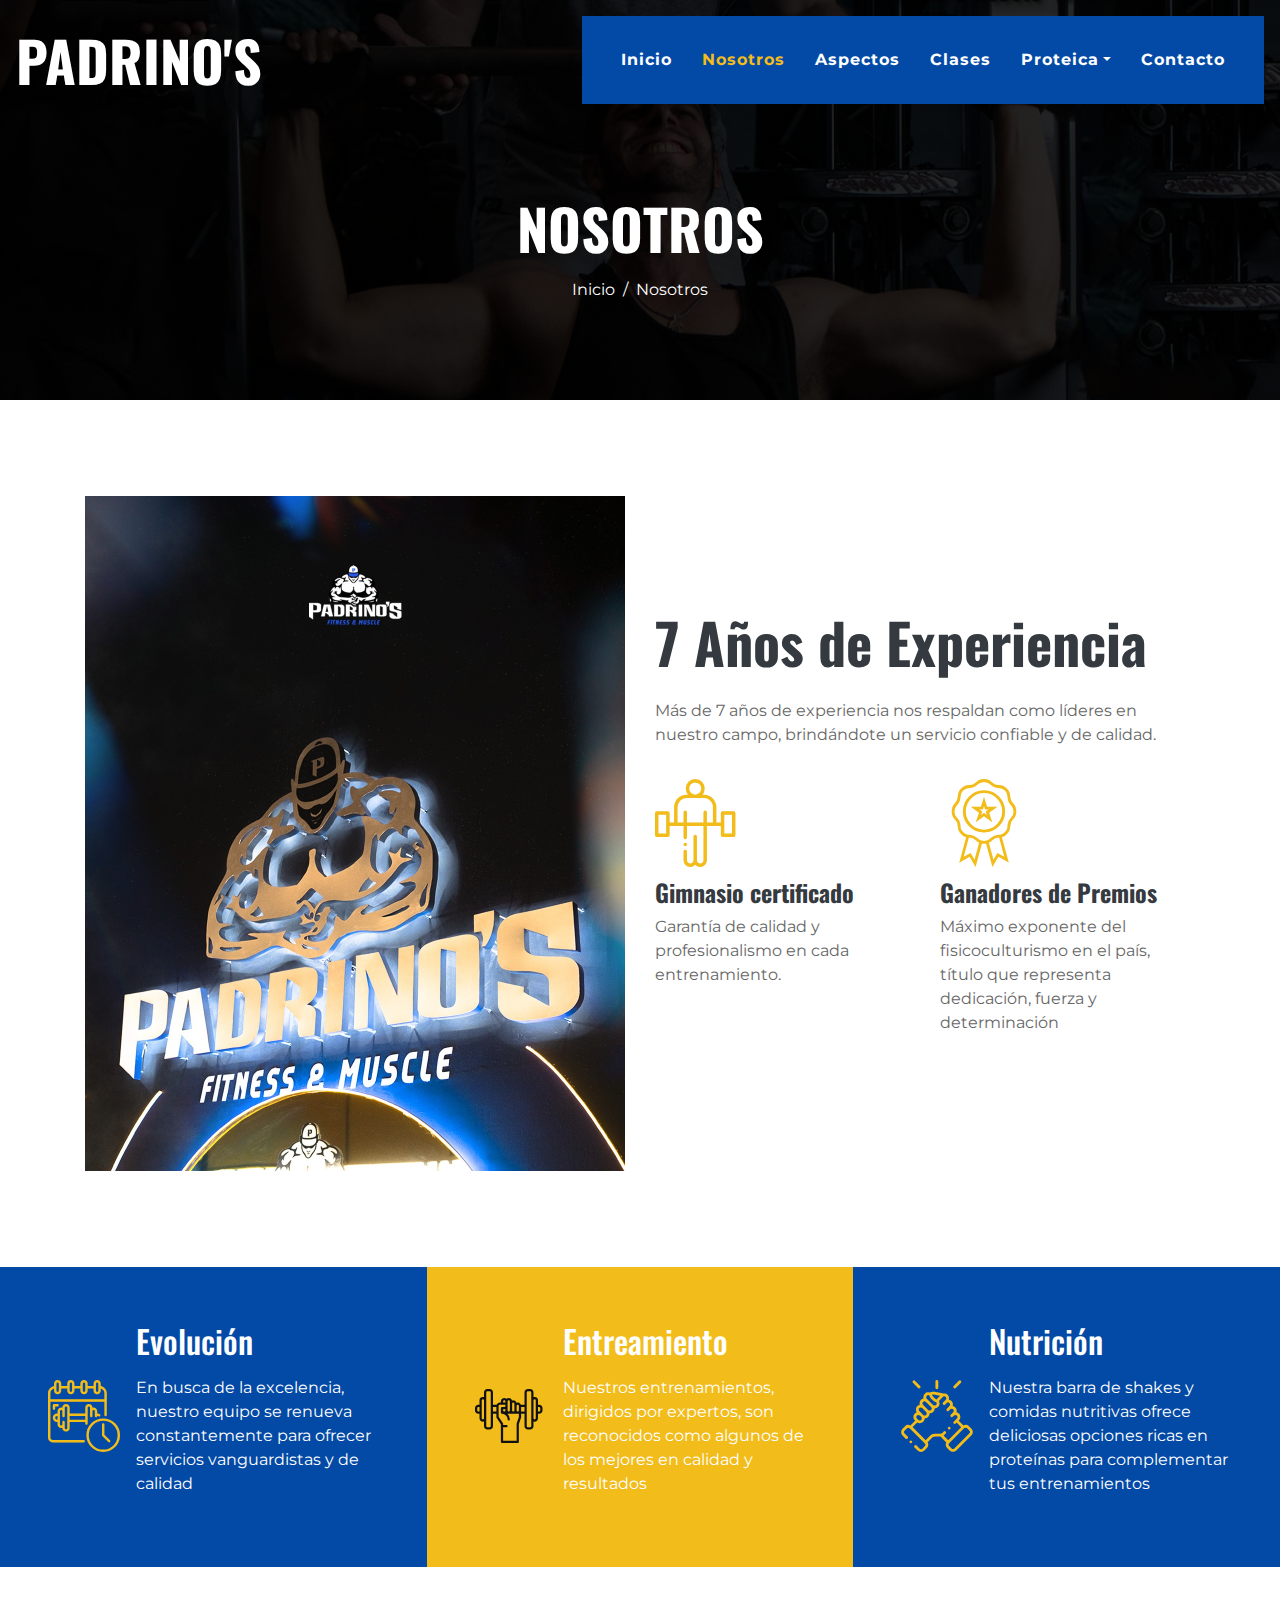
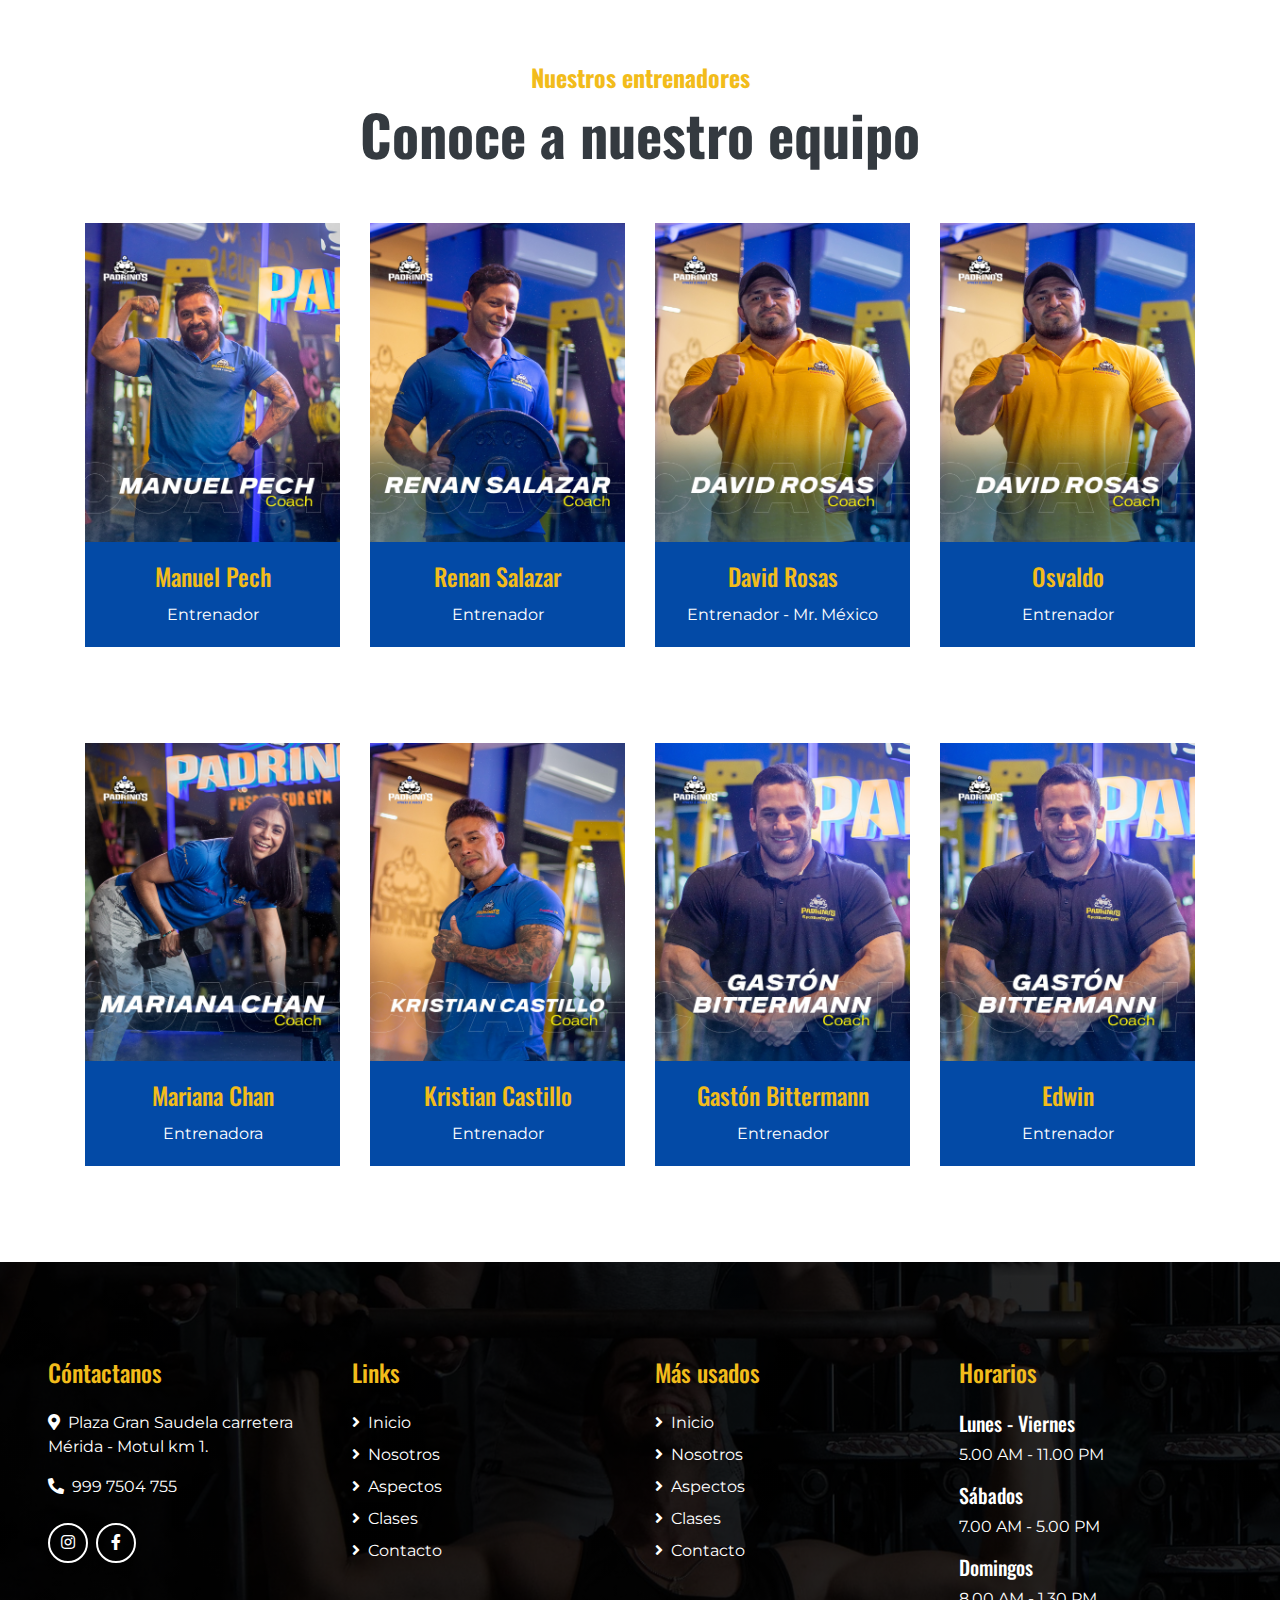
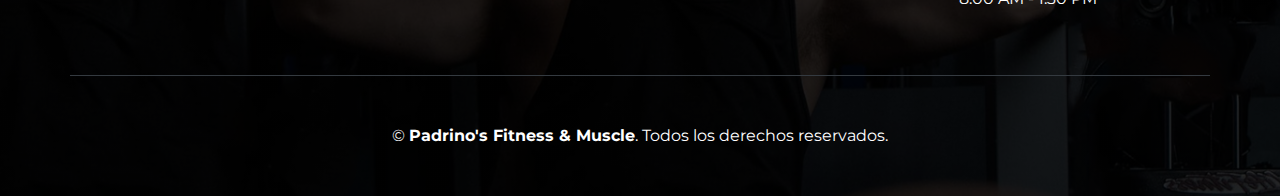
==== commit 5112c501: "protecomi" ====
--- a/about.html
+++ b/about.html
@@ -35,6 +35,13 @@
                     <a href="about.html" class="nav-item nav-link active">Nosotros</a>
                     <a href="feature.html" class="nav-item nav-link">Aspectos</a>
                     <a href="class.html" class="nav-item nav-link">Clases</a>
+                    <div class="nav-item dropdown">
+                        <a href="#" class="nav-link dropdown-toggle" data-toggle="dropdown">Proteica</a>
+                        <div class="dropdown-menu text-capitalize">
+                            <a href="proteicasup.html" class="dropdown-item">Suplementos</a>
+                            <a href="producto.html" class="dropdown-item">Alimentos</a>
+                        </div>
+                    </div>
                     <a href="contact.html" class="nav-item nav-link">Contacto</a>
                 </div>
             </div>
--- a/css/style.min.css
+++ b/css/style.min.css
@@ -3,4 +3,4 @@
  * Copyright 2011-2020 The Bootstrap Authors
  * Copyright 2011-2020 Twitter, Inc.
  * Licensed under MIT (https://github.com/twbs/bootstrap/blob/main/LICENSE)
- */:root{--blue:#007bff;--indigo:#6610f2;--purple:#6f42c1;--pink:#e83e8c;--red:#dc3545;--orange:#fd7e14;--yellow:#ffc107;--green:#28a745;--teal:#20c997;--cyan:#17a2b8;--white:#fff;--gray:#6c757d;--gray-dark:#343a40;--primary:#E31C25;--secondary:#111111;--success:#28a745;--info:#17a2b8;--warning:#ffc107;--danger:#dc3545;--light:#ffffff;--dark:#343a40;--breakpoint-xs:0;--breakpoint-sm:576px;--breakpoint-md:768px;--breakpoint-lg:992px;--breakpoint-xl:1200px;--font-family-sans-serif:"Montserrat",sans-serif;--font-family-monospace:SFMono-Regular,Menlo,Monaco,Consolas,"Liberation Mono","Courier New",monospace}*,::after,::before{box-sizing:border-box}html{font-family:sans-serif;line-height:1.15;-webkit-text-size-adjust:100%;-webkit-tap-highlight-color:transparent}article,aside,figcaption,figure,footer,header,hgroup,main,nav,section{display:block}body{margin:0;font-family:Montserrat,sans-serif;font-size:1rem;font-weight:400;line-height:1.5;color:#666;text-align:left;background-color:#fff}[tabindex="-1"]:focus:not(:focus-visible){outline:0!important}hr{box-sizing:content-box;height:0;overflow:visible}h1,h2,h3,h4,h5,h6{margin-top:0;margin-bottom:.5rem}p{margin-top:0;margin-bottom:1rem}abbr[data-original-title],abbr[title]{text-decoration:underline;text-decoration:underline dotted;cursor:help;border-bottom:0;text-decoration-skip-ink:none}address{margin-bottom:1rem;font-style:normal;line-height:inherit}dl,ol,ul{margin-top:0;margin-bottom:1rem}ol ol,ol ul,ul ol,ul ul{margin-bottom:0}dt{font-weight:700}dd{margin-bottom:.5rem;margin-left:0}blockquote{margin:0 0 1rem}b,strong{font-weight:bolder}small{font-size:80%}sub,sup{position:relative;font-size:75%;line-height:0;vertical-align:baseline}sub{bottom:-.25em}sup{top:-.5em}a{color:#F2BC1B;text-decoration:none;background-color:transparent}a:hover{color:#9f141a;text-decoration:underline}a:not([href]):not([class]){color:inherit;text-decoration:none}a:not([href]):not([class]):hover{color:inherit;text-decoration:none}code,kbd,pre,samp{font-family:SFMono-Regular,Menlo,Monaco,Consolas,"Liberation Mono","Courier New",monospace;font-size:1em}pre{margin-top:0;margin-bottom:1rem;overflow:auto;-ms-overflow-style:scrollbar}figure{margin:0 0 1rem}img{vertical-align:middle;border-style:none}svg{overflow:hidden;vertical-align:middle}table{border-collapse:collapse}caption{padding-top:.75rem;padding-bottom:.75rem;color:#6c757d;text-align:left;caption-side:bottom}th{text-align:inherit;text-align:-webkit-match-parent}label{display:inline-block;margin-bottom:.5rem}button{border-radius:0}button:focus{outline:1px dotted;outline:5px auto -webkit-focus-ring-color}button,input,optgroup,select,textarea{margin:0;font-family:inherit;font-size:inherit;line-height:inherit}button,input{overflow:visible}button,select{text-transform:none}[role=button]{cursor:pointer}select{word-wrap:normal}[type=button],[type=reset],[type=submit],button{-webkit-appearance:button}[type=button]:not(:disabled),[type=reset]:not(:disabled),[type=submit]:not(:disabled),button:not(:disabled){cursor:pointer}[type=button]::-moz-focus-inner,[type=reset]::-moz-focus-inner,[type=submit]::-moz-focus-inner,button::-moz-focus-inner{padding:0;border-style:none}input[type=checkbox],input[type=radio]{box-sizing:border-box;padding:0}textarea{overflow:auto;resize:vertical}fieldset{min-width:0;padding:0;margin:0;border:0}legend{display:block;width:100%;max-width:100%;padding:0;margin-bottom:.5rem;font-size:1.5rem;line-height:inherit;color:inherit;white-space:normal}@media (max-width:1200px){legend{font-size:calc(1.275rem + .3vw)}}progress{vertical-align:baseline}[type=number]::-webkit-inner-spin-button,[type=number]::-webkit-outer-spin-button{height:auto}[type=search]{outline-offset:-2px;-webkit-appearance:none}[type=search]::-webkit-search-decoration{-webkit-appearance:none}::-webkit-file-upload-button{font:inherit;-webkit-appearance:button}output{display:inline-block}summary{display:list-item;cursor:pointer}template{display:none}[hidden]{display:none!important}.h1,.h2,.h3,.h4,.h5,.h6,h1,h2,h3,h4,h5,h6{margin-bottom:.5rem;font-family:Oswald,sans-serif;font-weight:500;line-height:1.2;color:#343a40}.h1,h1{font-size:2.5rem}@media (max-width:1200px){.h1,h1{font-size:calc(1.375rem + 1.5vw)}}.h2,h2{font-size:2rem}@media (max-width:1200px){.h2,h2{font-size:calc(1.325rem + .9vw)}}.h3,h3{font-size:1.75rem}@media (max-width:1200px){.h3,h3{font-size:calc(1.3rem + .6vw)}}.h4,h4{font-size:1.5rem}@media (max-width:1200px){.h4,h4{font-size:calc(1.275rem + .3vw)}}.h5,h5{font-size:1.25rem}.h6,h6{font-size:1rem}.lead{font-size:1.25rem;font-weight:300}.display-1{font-size:6rem;font-weight:300;line-height:1.2}@media (max-width:1200px){.display-1{font-size:calc(1.725rem + 5.7vw)}}.display-2{font-size:5.5rem;font-weight:300;line-height:1.2}@media (max-width:1200px){.display-2{font-size:calc(1.675rem + 5.1vw)}}.display-3{font-size:4.5rem;font-weight:300;line-height:1.2}@media (max-width:1200px){.display-3{font-size:calc(1.575rem + 3.9vw)}}.display-4{font-size:3.5rem;font-weight:300;line-height:1.2}@media (max-width:1200px){.display-4{font-size:calc(1.475rem + 2.7vw)}}hr{margin-top:1rem;margin-bottom:1rem;border:0;border-top:1px solid rgba(0,0,0,.1)}.small,small{font-size:80%;font-weight:400}.mark,mark{padding:.2em;background-color:#fcf8e3}.list-unstyled{padding-left:0;list-style:none}.list-inline{padding-left:0;list-style:none}.list-inline-item{display:inline-block}.list-inline-item:not(:last-child){margin-right:.5rem}.initialism{font-size:90%;text-transform:uppercase}.blockquote{margin-bottom:1rem;font-size:1.25rem}.blockquote-footer{display:block;font-size:80%;color:#6c757d}.blockquote-footer::before{content:"— "}.img-fluid{max-width:100%;height:auto}.img-thumbnail{padding:.25rem;background-color:#fff;border:1px solid #dee2e6;max-width:100%;height:auto}.figure{display:inline-block}.figure-img{margin-bottom:.5rem;line-height:1}.figure-caption{font-size:90%;color:#6c757d}code{font-size:87.5%;color:#e83e8c;word-wrap:break-word}a>code{color:inherit}kbd{padding:.2rem .4rem;font-size:87.5%;color:#fff;background-color:#212529}kbd kbd{padding:0;font-size:100%;font-weight:700}pre{display:block;font-size:87.5%;color:#212529}pre code{font-size:inherit;color:inherit;word-break:normal}.pre-scrollable{max-height:340px;overflow-y:scroll}.container,.container-fluid,.container-lg,.container-md,.container-sm,.container-xl{width:100%;padding-right:15px;padding-left:15px;margin-right:auto;margin-left:auto}@media (min-width:576px){.container,.container-sm{max-width:540px}}@media (min-width:768px){.container,.container-md,.container-sm{max-width:720px}}@media (min-width:992px){.container,.container-lg,.container-md,.container-sm{max-width:960px}}@media (min-width:1200px){.container,.container-lg,.container-md,.container-sm,.container-xl{max-width:1140px}}.row{display:flex;flex-wrap:wrap;margin-right:-15px;margin-left:-15px}.no-gutters{margin-right:0;margin-left:0}.no-gutters>.col,.no-gutters>[class*=col-]{padding-right:0;padding-left:0}.col,.col-1,.col-10,.col-11,.col-12,.col-2,.col-3,.col-4,.col-5,.col-6,.col-7,.col-8,.col-9,.col-auto,.col-lg,.col-lg-1,.col-lg-10,.col-lg-11,.col-lg-12,.col-lg-2,.col-lg-3,.col-lg-4,.col-lg-5,.col-lg-6,.col-lg-7,.col-lg-8,.col-lg-9,.col-lg-auto,.col-md,.col-md-1,.col-md-10,.col-md-11,.col-md-12,.col-md-2,.col-md-3,.col-md-4,.col-md-5,.col-md-6,.col-md-7,.col-md-8,.col-md-9,.col-md-auto,.col-sm,.col-sm-1,.col-sm-10,.col-sm-11,.col-sm-12,.col-sm-2,.col-sm-3,.col-sm-4,.col-sm-5,.col-sm-6,.col-sm-7,.col-sm-8,.col-sm-9,.col-sm-auto,.col-xl,.col-xl-1,.col-xl-10,.col-xl-11,.col-xl-12,.col-xl-2,.col-xl-3,.col-xl-4,.col-xl-5,.col-xl-6,.col-xl-7,.col-xl-8,.col-xl-9,.col-xl-auto{position:relative;width:100%;padding-right:15px;padding-left:15px}.col{flex-basis:0;flex-grow:1;max-width:100%}.row-cols-1>*{flex:0 0 100%;max-width:100%}.row-cols-2>*{flex:0 0 50%;max-width:50%}.row-cols-3>*{flex:0 0 33.3333333333%;max-width:33.3333333333%}.row-cols-4>*{flex:0 0 25%;max-width:25%}.row-cols-5>*{flex:0 0 20%;max-width:20%}.row-cols-6>*{flex:0 0 16.6666666667%;max-width:16.6666666667%}.col-auto{flex:0 0 auto;width:auto;max-width:100%}.col-1{flex:0 0 8.3333333333%;max-width:8.3333333333%}.col-2{flex:0 0 16.6666666667%;max-width:16.6666666667%}.col-3{flex:0 0 25%;max-width:25%}.col-4{flex:0 0 33.3333333333%;max-width:33.3333333333%}.col-5{flex:0 0 41.6666666667%;max-width:41.6666666667%}.col-6{flex:0 0 50%;max-width:50%}.col-7{flex:0 0 58.3333333333%;max-width:58.3333333333%}.col-8{flex:0 0 66.6666666667%;max-width:66.6666666667%}.col-9{flex:0 0 75%;max-width:75%}.col-10{flex:0 0 83.3333333333%;max-width:83.3333333333%}.col-11{flex:0 0 91.6666666667%;max-width:91.6666666667%}.col-12{flex:0 0 100%;max-width:100%}.order-first{order:-1}.order-last{order:13}.order-0{order:0}.order-1{order:1}.order-2{order:2}.order-3{order:3}.order-4{order:4}.order-5{order:5}.order-6{order:6}.order-7{order:7}.order-8{order:8}.order-9{order:9}.order-10{order:10}.order-11{order:11}.order-12{order:12}.offset-1{margin-left:8.3333333333%}.offset-2{margin-left:16.6666666667%}.offset-3{margin-left:25%}.offset-4{margin-left:33.3333333333%}.offset-5{margin-left:41.6666666667%}.offset-6{margin-left:50%}.offset-7{margin-left:58.3333333333%}.offset-8{margin-left:66.6666666667%}.offset-9{margin-left:75%}.offset-10{margin-left:83.3333333333%}.offset-11{margin-left:91.6666666667%}@media (min-width:576px){.col-sm{flex-basis:0;flex-grow:1;max-width:100%}.row-cols-sm-1>*{flex:0 0 100%;max-width:100%}.row-cols-sm-2>*{flex:0 0 50%;max-width:50%}.row-cols-sm-3>*{flex:0 0 33.3333333333%;max-width:33.3333333333%}.row-cols-sm-4>*{flex:0 0 25%;max-width:25%}.row-cols-sm-5>*{flex:0 0 20%;max-width:20%}.row-cols-sm-6>*{flex:0 0 16.6666666667%;max-width:16.6666666667%}.col-sm-auto{flex:0 0 auto;width:auto;max-width:100%}.col-sm-1{flex:0 0 8.3333333333%;max-width:8.3333333333%}.col-sm-2{flex:0 0 16.6666666667%;max-width:16.6666666667%}.col-sm-3{flex:0 0 25%;max-width:25%}.col-sm-4{flex:0 0 33.3333333333%;max-width:33.3333333333%}.col-sm-5{flex:0 0 41.6666666667%;max-width:41.6666666667%}.col-sm-6{flex:0 0 50%;max-width:50%}.col-sm-7{flex:0 0 58.3333333333%;max-width:58.3333333333%}.col-sm-8{flex:0 0 66.6666666667%;max-width:66.6666666667%}.col-sm-9{flex:0 0 75%;max-width:75%}.col-sm-10{flex:0 0 83.3333333333%;max-width:83.3333333333%}.col-sm-11{flex:0 0 91.6666666667%;max-width:91.6666666667%}.col-sm-12{flex:0 0 100%;max-width:100%}.order-sm-first{order:-1}.order-sm-last{order:13}.order-sm-0{order:0}.order-sm-1{order:1}.order-sm-2{order:2}.order-sm-3{order:3}.order-sm-4{order:4}.order-sm-5{order:5}.order-sm-6{order:6}.order-sm-7{order:7}.order-sm-8{order:8}.order-sm-9{order:9}.order-sm-10{order:10}.order-sm-11{order:11}.order-sm-12{order:12}.offset-sm-0{margin-left:0}.offset-sm-1{margin-left:8.3333333333%}.offset-sm-2{margin-left:16.6666666667%}.offset-sm-3{margin-left:25%}.offset-sm-4{margin-left:33.3333333333%}.offset-sm-5{margin-left:41.6666666667%}.offset-sm-6{margin-left:50%}.offset-sm-7{margin-left:58.3333333333%}.offset-sm-8{margin-left:66.6666666667%}.offset-sm-9{margin-left:75%}.offset-sm-10{margin-left:83.3333333333%}.offset-sm-11{margin-left:91.6666666667%}}@media (min-width:768px){.col-md{flex-basis:0;flex-grow:1;max-width:100%}.row-cols-md-1>*{flex:0 0 100%;max-width:100%}.row-cols-md-2>*{flex:0 0 50%;max-width:50%}.row-cols-md-3>*{flex:0 0 33.3333333333%;max-width:33.3333333333%}.row-cols-md-4>*{flex:0 0 25%;max-width:25%}.row-cols-md-5>*{flex:0 0 20%;max-width:20%}.row-cols-md-6>*{flex:0 0 16.6666666667%;max-width:16.6666666667%}.col-md-auto{flex:0 0 auto;width:auto;max-width:100%}.col-md-1{flex:0 0 8.3333333333%;max-width:8.3333333333%}.col-md-2{flex:0 0 16.6666666667%;max-width:16.6666666667%}.col-md-3{flex:0 0 25%;max-width:25%}.col-md-4{flex:0 0 33.3333333333%;max-width:33.3333333333%}.col-md-5{flex:0 0 41.6666666667%;max-width:41.6666666667%}.col-md-6{flex:0 0 50%;max-width:50%}.col-md-7{flex:0 0 58.3333333333%;max-width:58.3333333333%}.col-md-8{flex:0 0 66.6666666667%;max-width:66.6666666667%}.col-md-9{flex:0 0 75%;max-width:75%}.col-md-10{flex:0 0 83.3333333333%;max-width:83.3333333333%}.col-md-11{flex:0 0 91.6666666667%;max-width:91.6666666667%}.col-md-12{flex:0 0 100%;max-width:100%}.order-md-first{order:-1}.order-md-last{order:13}.order-md-0{order:0}.order-md-1{order:1}.order-md-2{order:2}.order-md-3{order:3}.order-md-4{order:4}.order-md-5{order:5}.order-md-6{order:6}.order-md-7{order:7}.order-md-8{order:8}.order-md-9{order:9}.order-md-10{order:10}.order-md-11{order:11}.order-md-12{order:12}.offset-md-0{margin-left:0}.offset-md-1{margin-left:8.3333333333%}.offset-md-2{margin-left:16.6666666667%}.offset-md-3{margin-left:25%}.offset-md-4{margin-left:33.3333333333%}.offset-md-5{margin-left:41.6666666667%}.offset-md-6{margin-left:50%}.offset-md-7{margin-left:58.3333333333%}.offset-md-8{margin-left:66.6666666667%}.offset-md-9{margin-left:75%}.offset-md-10{margin-left:83.3333333333%}.offset-md-11{margin-left:91.6666666667%}}@media (min-width:992px){.col-lg{flex-basis:0;flex-grow:1;max-width:100%}.row-cols-lg-1>*{flex:0 0 100%;max-width:100%}.row-cols-lg-2>*{flex:0 0 50%;max-width:50%}.row-cols-lg-3>*{flex:0 0 33.3333333333%;max-width:33.3333333333%}.row-cols-lg-4>*{flex:0 0 25%;max-width:25%}.row-cols-lg-5>*{flex:0 0 20%;max-width:20%}.row-cols-lg-6>*{flex:0 0 16.6666666667%;max-width:16.6666666667%}.col-lg-auto{flex:0 0 auto;width:auto;max-width:100%}.col-lg-1{flex:0 0 8.3333333333%;max-width:8.3333333333%}.col-lg-2{flex:0 0 16.6666666667%;max-width:16.6666666667%}.col-lg-3{flex:0 0 25%;max-width:25%}.col-lg-4{flex:0 0 33.3333333333%;max-width:33.3333333333%}.col-lg-5{flex:0 0 41.6666666667%;max-width:41.6666666667%}.col-lg-6{flex:0 0 50%;max-width:50%}.col-lg-7{flex:0 0 58.3333333333%;max-width:58.3333333333%}.col-lg-8{flex:0 0 66.6666666667%;max-width:66.6666666667%}.col-lg-9{flex:0 0 75%;max-width:75%}.col-lg-10{flex:0 0 83.3333333333%;max-width:83.3333333333%}.col-lg-11{flex:0 0 91.6666666667%;max-width:91.6666666667%}.col-lg-12{flex:0 0 100%;max-width:100%}.order-lg-first{order:-1}.order-lg-last{order:13}.order-lg-0{order:0}.order-lg-1{order:1}.order-lg-2{order:2}.order-lg-3{order:3}.order-lg-4{order:4}.order-lg-5{order:5}.order-lg-6{order:6}.order-lg-7{order:7}.order-lg-8{order:8}.order-lg-9{order:9}.order-lg-10{order:10}.order-lg-11{order:11}.order-lg-12{order:12}.offset-lg-0{margin-left:0}.offset-lg-1{margin-left:8.3333333333%}.offset-lg-2{margin-left:16.6666666667%}.offset-lg-3{margin-left:25%}.offset-lg-4{margin-left:33.3333333333%}.offset-lg-5{margin-left:41.6666666667%}.offset-lg-6{margin-left:50%}.offset-lg-7{margin-left:58.3333333333%}.offset-lg-8{margin-left:66.6666666667%}.offset-lg-9{margin-left:75%}.offset-lg-10{margin-left:83.3333333333%}.offset-lg-11{margin-left:91.6666666667%}}@media (min-width:1200px){.col-xl{flex-basis:0;flex-grow:1;max-width:100%}.row-cols-xl-1>*{flex:0 0 100%;max-width:100%}.row-cols-xl-2>*{flex:0 0 50%;max-width:50%}.row-cols-xl-3>*{flex:0 0 33.3333333333%;max-width:33.3333333333%}.row-cols-xl-4>*{flex:0 0 25%;max-width:25%}.row-cols-xl-5>*{flex:0 0 20%;max-width:20%}.row-cols-xl-6>*{flex:0 0 16.6666666667%;max-width:16.6666666667%}.col-xl-auto{flex:0 0 auto;width:auto;max-width:100%}.col-xl-1{flex:0 0 8.3333333333%;max-width:8.3333333333%}.col-xl-2{flex:0 0 16.6666666667%;max-width:16.6666666667%}.col-xl-3{flex:0 0 25%;max-width:25%}.col-xl-4{flex:0 0 33.3333333333%;max-width:33.3333333333%}.col-xl-5{flex:0 0 41.6666666667%;max-width:41.6666666667%}.col-xl-6{flex:0 0 50%;max-width:50%}.col-xl-7{flex:0 0 58.3333333333%;max-width:58.3333333333%}.col-xl-8{flex:0 0 66.6666666667%;max-width:66.6666666667%}.col-xl-9{flex:0 0 75%;max-width:75%}.col-xl-10{flex:0 0 83.3333333333%;max-width:83.3333333333%}.col-xl-11{flex:0 0 91.6666666667%;max-width:91.6666666667%}.col-xl-12{flex:0 0 100%;max-width:100%}.order-xl-first{order:-1}.order-xl-last{order:13}.order-xl-0{order:0}.order-xl-1{order:1}.order-xl-2{order:2}.order-xl-3{order:3}.order-xl-4{order:4}.order-xl-5{order:5}.order-xl-6{order:6}.order-xl-7{order:7}.order-xl-8{order:8}.order-xl-9{order:9}.order-xl-10{order:10}.order-xl-11{order:11}.order-xl-12{order:12}.offset-xl-0{margin-left:0}.offset-xl-1{margin-left:8.3333333333%}.offset-xl-2{margin-left:16.6666666667%}.offset-xl-3{margin-left:25%}.offset-xl-4{margin-left:33.3333333333%}.offset-xl-5{margin-left:41.6666666667%}.offset-xl-6{margin-left:50%}.offset-xl-7{margin-left:58.3333333333%}.offset-xl-8{margin-left:66.6666666667%}.offset-xl-9{margin-left:75%}.offset-xl-10{margin-left:83.3333333333%}.offset-xl-11{margin-left:91.6666666667%}}.table{width:100%;margin-bottom:1rem;color:#666}.table td,.table th{padding:.75rem;vertical-align:top;border-top:1px solid #dee2e6}.table thead th{vertical-align:bottom;border-bottom:2px solid #dee2e6}.table tbody+tbody{border-top:2px solid #dee2e6}.table-sm td,.table-sm th{padding:.3rem}.table-bordered{border:1px solid #dee2e6}.table-bordered td,.table-bordered th{border:1px solid #dee2e6}.table-bordered thead td,.table-bordered thead th{border-bottom-width:2px}.table-borderless tbody+tbody,.table-borderless td,.table-borderless th,.table-borderless thead th{border:0}.table-striped tbody tr:nth-of-type(odd){background-color:rgba(0,0,0,.05)}.table-hover tbody tr:hover{color:#666;background-color:rgba(0,0,0,.075)}.table-primary,.table-primary>td,.table-primary>th{background-color:#f7bfc2}.table-primary tbody+tbody,.table-primary td,.table-primary th,.table-primary thead th{border-color:#f0898e}.table-hover .table-primary:hover{background-color:#f4a8ac}.table-hover .table-primary:hover>td,.table-hover .table-primary:hover>th{background-color:#f4a8ac}.table-secondary,.table-secondary>td,.table-secondary>th{background-color:#bcbcbc}.table-secondary tbody+tbody,.table-secondary td,.table-secondary th,.table-secondary thead th{border-color:#838383}.table-hover .table-secondary:hover{background-color:#afafaf}.table-hover .table-secondary:hover>td,.table-hover .table-secondary:hover>th{background-color:#afafaf}.table-success,.table-success>td,.table-success>th{background-color:#c3e6cb}.table-success tbody+tbody,.table-success td,.table-success th,.table-success thead th{border-color:#8fd19e}.table-hover .table-success:hover{background-color:#b1dfbb}.table-hover .table-success:hover>td,.table-hover .table-success:hover>th{background-color:#b1dfbb}.table-info,.table-info>td,.table-info>th{background-color:#bee5eb}.table-info tbody+tbody,.table-info td,.table-info th,.table-info thead th{border-color:#86cfda}.table-hover .table-info:hover{background-color:#abdde5}.table-hover .table-info:hover>td,.table-hover .table-info:hover>th{background-color:#abdde5}.table-warning,.table-warning>td,.table-warning>th{background-color:#ffeeba}.table-warning tbody+tbody,.table-warning td,.table-warning th,.table-warning thead th{border-color:#ffdf7e}.table-hover .table-warning:hover{background-color:#ffe8a1}.table-hover .table-warning:hover>td,.table-hover .table-warning:hover>th{background-color:#ffe8a1}.table-danger,.table-danger>td,.table-danger>th{background-color:#f5c6cb}.table-danger tbody+tbody,.table-danger td,.table-danger th,.table-danger thead th{border-color:#ed969e}.table-hover .table-danger:hover{background-color:#f1b0b7}.table-hover .table-danger:hover>td,.table-hover .table-danger:hover>th{background-color:#f1b0b7}.table-light,.table-light>td,.table-light>th{background-color:#fff}.table-light tbody+tbody,.table-light td,.table-light th,.table-light thead th{border-color:#fff}.table-hover .table-light:hover{background-color:#f2f2f2}.table-hover .table-light:hover>td,.table-hover .table-light:hover>th{background-color:#f2f2f2}.table-dark,.table-dark>td,.table-dark>th{background-color:#c6c8ca}.table-dark tbody+tbody,.table-dark td,.table-dark th,.table-dark thead th{border-color:#95999c}.table-hover .table-dark:hover{background-color:#b9bbbe}.table-hover .table-dark:hover>td,.table-hover .table-dark:hover>th{background-color:#b9bbbe}.table-active,.table-active>td,.table-active>th{background-color:rgba(0,0,0,.075)}.table-hover .table-active:hover{background-color:rgba(0,0,0,.075)}.table-hover .table-active:hover>td,.table-hover .table-active:hover>th{background-color:rgba(0,0,0,.075)}.table .thead-dark th{color:#fff;background-color:#343a40;border-color:#454d55}.table .thead-light th{color:#495057;background-color:#e9ecef;border-color:#dee2e6}.table-dark{color:#fff;background-color:#343a40}.table-dark td,.table-dark th,.table-dark thead th{border-color:#454d55}.table-dark.table-bordered{border:0}.table-dark.table-striped tbody tr:nth-of-type(odd){background-color:rgba(255,255,255,.05)}.table-dark.table-hover tbody tr:hover{color:#fff;background-color:rgba(255,255,255,.075)}@media (max-width:575.98px){.table-responsive-sm{display:block;width:100%;overflow-x:auto;-webkit-overflow-scrolling:touch}.table-responsive-sm>.table-bordered{border:0}}@media (max-width:767.98px){.table-responsive-md{display:block;width:100%;overflow-x:auto;-webkit-overflow-scrolling:touch}.table-responsive-md>.table-bordered{border:0}}@media (max-width:991.98px){.table-responsive-lg{display:block;width:100%;overflow-x:auto;-webkit-overflow-scrolling:touch}.table-responsive-lg>.table-bordered{border:0}}@media (max-width:1199.98px){.table-responsive-xl{display:block;width:100%;overflow-x:auto;-webkit-overflow-scrolling:touch}.table-responsive-xl>.table-bordered{border:0}}.table-responsive{display:block;width:100%;overflow-x:auto;-webkit-overflow-scrolling:touch}.table-responsive>.table-bordered{border:0}.form-control{display:block;width:100%;height:calc(1.5em + .75rem + 2px);padding:.375rem .75rem;font-size:1rem;font-weight:400;line-height:1.5;color:#495057;background-color:#fff;background-clip:padding-box;border:1px solid #ced4da;border-radius:0;transition:border-color .15s ease-in-out,box-shadow .15s ease-in-out}@media (prefers-reduced-motion:reduce){.form-control{transition:none}}.form-control::-ms-expand{background-color:transparent;border:0}.form-control:-moz-focusring{color:transparent;text-shadow:0 0 0 #495057}.form-control:focus{color:#495057;background-color:#fff;border-color:#f18e92;outline:0;box-shadow:0 0 0 .2rem rgba(227,28,37,.25)}.form-control::placeholder{color:#6c757d;opacity:1}.form-control:disabled,.form-control[readonly]{background-color:#e9ecef;opacity:1}input[type=date].form-control,input[type=datetime-local].form-control,input[type=month].form-control,input[type=time].form-control{appearance:none}select.form-control:focus::-ms-value{color:#495057;background-color:#fff}.form-control-file,.form-control-range{display:block;width:100%}.col-form-label{padding-top:calc(.375rem + 1px);padding-bottom:calc(.375rem + 1px);margin-bottom:0;font-size:inherit;line-height:1.5}.col-form-label-lg{padding-top:calc(.5rem + 1px);padding-bottom:calc(.5rem + 1px);font-size:1.25rem;line-height:1.5}.col-form-label-sm{padding-top:calc(.25rem + 1px);padding-bottom:calc(.25rem + 1px);font-size:.875rem;line-height:1.5}.form-control-plaintext{display:block;width:100%;padding:.375rem 0;margin-bottom:0;font-size:1rem;line-height:1.5;color:#666;background-color:transparent;border:solid transparent;border-width:1px 0}.form-control-plaintext.form-control-lg,.form-control-plaintext.form-control-sm{padding-right:0;padding-left:0}.form-control-sm{height:calc(1.5em + .5rem + 2px);padding:.25rem .5rem;font-size:.875rem;line-height:1.5}.form-control-lg{height:calc(1.5em + 1rem + 2px);padding:.5rem 1rem;font-size:1.25rem;line-height:1.5}select.form-control[multiple],select.form-control[size]{height:auto}textarea.form-control{height:auto}.form-group{margin-bottom:1rem}.form-text{display:block;margin-top:.25rem}.form-row{display:flex;flex-wrap:wrap;margin-right:-5px;margin-left:-5px}.form-row>.col,.form-row>[class*=col-]{padding-right:5px;padding-left:5px}.form-check{position:relative;display:block;padding-left:1.25rem}.form-check-input{position:absolute;margin-top:.3rem;margin-left:-1.25rem}.form-check-input:disabled~.form-check-label,.form-check-input[disabled]~.form-check-label{color:#6c757d}.form-check-label{margin-bottom:0}.form-check-inline{display:inline-flex;align-items:center;padding-left:0;margin-right:.75rem}.form-check-inline .form-check-input{position:static;margin-top:0;margin-right:.3125rem;margin-left:0}.valid-feedback{display:none;width:100%;margin-top:.25rem;font-size:80%;color:#28a745}.valid-tooltip{position:absolute;top:100%;left:0;z-index:5;display:none;max-width:100%;padding:.25rem .5rem;margin-top:.1rem;font-size:.875rem;line-height:1.5;color:#fff;background-color:rgba(40,167,69,.9)}.is-valid~.valid-feedback,.is-valid~.valid-tooltip,.was-validated :valid~.valid-feedback,.was-validated :valid~.valid-tooltip{display:block}.form-control.is-valid,.was-validated .form-control:valid{border-color:#28a745;padding-right:calc(1.5em + .75rem);background-image:url("data:image/svg+xml,%3csvg xmlns='http://www.w3.org/2000/svg' width='8' height='8' viewBox='0 0 8 8'%3e%3cpath fill='%2328a745' d='M2.3 6.73L.6 4.53c-.4-1.04.46-1.4 1.1-.8l1.1 1.4 3.4-3.8c.6-.63 1.6-.27 1.2.7l-4 4.6c-.43.5-.8.4-1.1.1z'/%3e%3c/svg%3e");background-repeat:no-repeat;background-position:right calc(.375em + .1875rem) center;background-size:calc(.75em + .375rem) calc(.75em + .375rem)}.form-control.is-valid:focus,.was-validated .form-control:valid:focus{border-color:#28a745;box-shadow:0 0 0 .2rem rgba(40,167,69,.25)}.was-validated textarea.form-control:valid,textarea.form-control.is-valid{padding-right:calc(1.5em + .75rem);background-position:top calc(.375em + .1875rem) right calc(.375em + .1875rem)}.custom-select.is-valid,.was-validated .custom-select:valid{border-color:#28a745;padding-right:calc(.75em + 2.3125rem);background:url("data:image/svg+xml,%3csvg xmlns='http://www.w3.org/2000/svg' width='4' height='5' viewBox='0 0 4 5'%3e%3cpath fill='%23343a40' d='M2 0L0 2h4zm0 5L0 3h4z'/%3e%3c/svg%3e") no-repeat right .75rem center/8px 10px,url("data:image/svg+xml,%3csvg xmlns='http://www.w3.org/2000/svg' width='8' height='8' viewBox='0 0 8 8'%3e%3cpath fill='%2328a745' d='M2.3 6.73L.6 4.53c-.4-1.04.46-1.4 1.1-.8l1.1 1.4 3.4-3.8c.6-.63 1.6-.27 1.2.7l-4 4.6c-.43.5-.8.4-1.1.1z'/%3e%3c/svg%3e") #fff no-repeat center right 1.75rem/calc(.75em + .375rem) calc(.75em + .375rem)}.custom-select.is-valid:focus,.was-validated .custom-select:valid:focus{border-color:#28a745;box-shadow:0 0 0 .2rem rgba(40,167,69,.25)}.form-check-input.is-valid~.form-check-label,.was-validated .form-check-input:valid~.form-check-label{color:#28a745}.form-check-input.is-valid~.valid-feedback,.form-check-input.is-valid~.valid-tooltip,.was-validated .form-check-input:valid~.valid-feedback,.was-validated .form-check-input:valid~.valid-tooltip{display:block}.custom-control-input.is-valid~.custom-control-label,.was-validated .custom-control-input:valid~.custom-control-label{color:#28a745}.custom-control-input.is-valid~.custom-control-label::before,.was-validated .custom-control-input:valid~.custom-control-label::before{border-color:#28a745}.custom-control-input.is-valid:checked~.custom-control-label::before,.was-validated .custom-control-input:valid:checked~.custom-control-label::before{border-color:#34ce57;background-color:#34ce57}.custom-control-input.is-valid:focus~.custom-control-label::before,.was-validated .custom-control-input:valid:focus~.custom-control-label::before{box-shadow:0 0 0 .2rem rgba(40,167,69,.25)}.custom-control-input.is-valid:focus:not(:checked)~.custom-control-label::before,.was-validated .custom-control-input:valid:focus:not(:checked)~.custom-control-label::before{border-color:#28a745}.custom-file-input.is-valid~.custom-file-label,.was-validated .custom-file-input:valid~.custom-file-label{border-color:#28a745}.custom-file-input.is-valid:focus~.custom-file-label,.was-validated .custom-file-input:valid:focus~.custom-file-label{border-color:#28a745;box-shadow:0 0 0 .2rem rgba(40,167,69,.25)}.invalid-feedback{display:none;width:100%;margin-top:.25rem;font-size:80%;color:#dc3545}.invalid-tooltip{position:absolute;top:100%;left:0;z-index:5;display:none;max-width:100%;padding:.25rem .5rem;margin-top:.1rem;font-size:.875rem;line-height:1.5;color:#fff;background-color:rgba(220,53,69,.9)}.is-invalid~.invalid-feedback,.is-invalid~.invalid-tooltip,.was-validated :invalid~.invalid-feedback,.was-validated :invalid~.invalid-tooltip{display:block}.form-control.is-invalid,.was-validated .form-control:invalid{border-color:#dc3545;padding-right:calc(1.5em + .75rem);background-image:url("data:image/svg+xml,%3csvg xmlns='http://www.w3.org/2000/svg' width='12' height='12' fill='none' stroke='%23dc3545' viewBox='0 0 12 12'%3e%3ccircle cx='6' cy='6' r='4.5'/%3e%3cpath stroke-linejoin='round' d='M5.8 3.6h.4L6 6.5z'/%3e%3ccircle cx='6' cy='8.2' r='.6' fill='%23dc3545' stroke='none'/%3e%3c/svg%3e");background-repeat:no-repeat;background-position:right calc(.375em + .1875rem) center;background-size:calc(.75em + .375rem) calc(.75em + .375rem)}.form-control.is-invalid:focus,.was-validated .form-control:invalid:focus{border-color:#dc3545;box-shadow:0 0 0 .2rem rgba(220,53,69,.25)}.was-validated textarea.form-control:invalid,textarea.form-control.is-invalid{padding-right:calc(1.5em + .75rem);background-position:top calc(.375em + .1875rem) right calc(.375em + .1875rem)}.custom-select.is-invalid,.was-validated .custom-select:invalid{border-color:#dc3545;padding-right:calc(.75em + 2.3125rem);background:url("data:image/svg+xml,%3csvg xmlns='http://www.w3.org/2000/svg' width='4' height='5' viewBox='0 0 4 5'%3e%3cpath fill='%23343a40' d='M2 0L0 2h4zm0 5L0 3h4z'/%3e%3c/svg%3e") no-repeat right .75rem center/8px 10px,url("data:image/svg+xml,%3csvg xmlns='http://www.w3.org/2000/svg' width='12' height='12' fill='none' stroke='%23dc3545' viewBox='0 0 12 12'%3e%3ccircle cx='6' cy='6' r='4.5'/%3e%3cpath stroke-linejoin='round' d='M5.8 3.6h.4L6 6.5z'/%3e%3ccircle cx='6' cy='8.2' r='.6' fill='%23dc3545' stroke='none'/%3e%3c/svg%3e") #fff no-repeat center right 1.75rem/calc(.75em + .375rem) calc(.75em + .375rem)}.custom-select.is-invalid:focus,.was-validated .custom-select:invalid:focus{border-color:#dc3545;box-shadow:0 0 0 .2rem rgba(220,53,69,.25)}.form-check-input.is-invalid~.form-check-label,.was-validated .form-check-input:invalid~.form-check-label{color:#dc3545}.form-check-input.is-invalid~.invalid-feedback,.form-check-input.is-invalid~.invalid-tooltip,.was-validated .form-check-input:invalid~.invalid-feedback,.was-validated .form-check-input:invalid~.invalid-tooltip{display:block}.custom-control-input.is-invalid~.custom-control-label,.was-validated .custom-control-input:invalid~.custom-control-label{color:#dc3545}.custom-control-input.is-invalid~.custom-control-label::before,.was-validated .custom-control-input:invalid~.custom-control-label::before{border-color:#dc3545}.custom-control-input.is-invalid:checked~.custom-control-label::before,.was-validated .custom-control-input:invalid:checked~.custom-control-label::before{border-color:#e4606d;background-color:#e4606d}.custom-control-input.is-invalid:focus~.custom-control-label::before,.was-validated .custom-control-input:invalid:focus~.custom-control-label::before{box-shadow:0 0 0 .2rem rgba(220,53,69,.25)}.custom-control-input.is-invalid:focus:not(:checked)~.custom-control-label::before,.was-validated .custom-control-input:invalid:focus:not(:checked)~.custom-control-label::before{border-color:#dc3545}.custom-file-input.is-invalid~.custom-file-label,.was-validated .custom-file-input:invalid~.custom-file-label{border-color:#dc3545}.custom-file-input.is-invalid:focus~.custom-file-label,.was-validated .custom-file-input:invalid:focus~.custom-file-label{border-color:#dc3545;box-shadow:0 0 0 .2rem rgba(220,53,69,.25)}.form-inline{display:flex;flex-flow:row wrap;align-items:center}.form-inline .form-check{width:100%}@media (min-width:576px){.form-inline label{display:flex;align-items:center;justify-content:center;margin-bottom:0}.form-inline .form-group{display:flex;flex:0 0 auto;flex-flow:row wrap;align-items:center;margin-bottom:0}.form-inline .form-control{display:inline-block;width:auto;vertical-align:middle}.form-inline .form-control-plaintext{display:inline-block}.form-inline .custom-select,.form-inline .input-group{width:auto}.form-inline .form-check{display:flex;align-items:center;justify-content:center;width:auto;padding-left:0}.form-inline .form-check-input{position:relative;flex-shrink:0;margin-top:0;margin-right:.25rem;margin-left:0}.form-inline .custom-control{align-items:center;justify-content:center}.form-inline .custom-control-label{margin-bottom:0}}.btn{display:inline-block;font-weight:400;color:#666;text-align:center;vertical-align:middle;user-select:none;background-color:transparent;border:2px solid transparent;padding:.375rem .75rem;font-size:1rem;line-height:1.5;border-radius:0;transition:color .15s ease-in-out,background-color .15s ease-in-out,border-color .15s ease-in-out,box-shadow .15s ease-in-out}@media (prefers-reduced-motion:reduce){.btn{transition:none}}.btn:hover{color:#666;text-decoration:none}.btn.focus,.btn:focus{outline:0;box-shadow:0 0 0 .2rem rgba(227,28,37,.25)}.btn.disabled,.btn:disabled{opacity:.65}.btn:not(:disabled):not(.disabled){cursor:pointer}a.btn.disabled,fieldset:disabled a.btn{pointer-events:none}.btn-primary{color:#fff;background-color:#e31c25;border-color:#e31c25}.btn-primary:hover{color:#fff;background-color:#c1181f;border-color:#b6161e}.btn-primary.focus,.btn-primary:focus{color:#fff;background-color:#c1181f;border-color:#b6161e;box-shadow:0 0 0 .2rem rgba(231,62,70,.5)}.btn-primary.disabled,.btn-primary:disabled{color:#fff;background-color:#e31c25;border-color:#e31c25}.btn-primary:not(:disabled):not(.disabled).active,.btn-primary:not(:disabled):not(.disabled):active,.show>.btn-primary.dropdown-toggle{color:#fff;background-color:#b6161e;border-color:#aa151c}.btn-primary:not(:disabled):not(.disabled).active:focus,.btn-primary:not(:disabled):not(.disabled):active:focus,.show>.btn-primary.dropdown-toggle:focus{box-shadow:0 0 0 .2rem rgba(231,62,70,.5)}.btn-secondary{color:#fff;background-color:#111;border-color:#111}.btn-secondary:hover{color:#fff;background-color:#000;border-color:#000}.btn-secondary.focus,.btn-secondary:focus{color:#fff;background-color:#000;border-color:#000;box-shadow:0 0 0 .2rem rgba(53,53,53,.5)}.btn-secondary.disabled,.btn-secondary:disabled{color:#fff;background-color:#111;border-color:#111}.btn-secondary:not(:disabled):not(.disabled).active,.btn-secondary:not(:disabled):not(.disabled):active,.show>.btn-secondary.dropdown-toggle{color:#fff;background-color:#000;border-color:#000}.btn-secondary:not(:disabled):not(.disabled).active:focus,.btn-secondary:not(:disabled):not(.disabled):active:focus,.show>.btn-secondary.dropdown-toggle:focus{box-shadow:0 0 0 .2rem rgba(53,53,53,.5)}.btn-success{color:#fff;background-color:#28a745;border-color:#28a745}.btn-success:hover{color:#fff;background-color:#218838;border-color:#1e7e34}.btn-success.focus,.btn-success:focus{color:#fff;background-color:#218838;border-color:#1e7e34;box-shadow:0 0 0 .2rem rgba(72,180,97,.5)}.btn-success.disabled,.btn-success:disabled{color:#fff;background-color:#28a745;border-color:#28a745}.btn-success:not(:disabled):not(.disabled).active,.btn-success:not(:disabled):not(.disabled):active,.show>.btn-success.dropdown-toggle{color:#fff;background-color:#1e7e34;border-color:#1c7430}.btn-success:not(:disabled):not(.disabled).active:focus,.btn-success:not(:disabled):not(.disabled):active:focus,.show>.btn-success.dropdown-toggle:focus{box-shadow:0 0 0 .2rem rgba(72,180,97,.5)}.btn-info{color:#fff;background-color:#17a2b8;border-color:#17a2b8}.btn-info:hover{color:#fff;background-color:#138496;border-color:#117a8b}.btn-info.focus,.btn-info:focus{color:#fff;background-color:#138496;border-color:#117a8b;box-shadow:0 0 0 .2rem rgba(58,176,195,.5)}.btn-info.disabled,.btn-info:disabled{color:#fff;background-color:#17a2b8;border-color:#17a2b8}.btn-info:not(:disabled):not(.disabled).active,.btn-info:not(:disabled):not(.disabled):active,.show>.btn-info.dropdown-toggle{color:#fff;background-color:#117a8b;border-color:#10707f}.btn-info:not(:disabled):not(.disabled).active:focus,.btn-info:not(:disabled):not(.disabled):active:focus,.show>.btn-info.dropdown-toggle:focus{box-shadow:0 0 0 .2rem rgba(58,176,195,.5)}.btn-warning{color:#212529;background-color:#ffc107;border-color:#ffc107}.btn-warning:hover{color:#212529;background-color:#e0a800;border-color:#d39e00}.btn-warning.focus,.btn-warning:focus{color:#212529;background-color:#e0a800;border-color:#d39e00;box-shadow:0 0 0 .2rem rgba(222,170,12,.5)}.btn-warning.disabled,.btn-warning:disabled{color:#212529;background-color:#ffc107;border-color:#ffc107}.btn-warning:not(:disabled):not(.disabled).active,.btn-warning:not(:disabled):not(.disabled):active,.show>.btn-warning.dropdown-toggle{color:#212529;background-color:#d39e00;border-color:#c69500}.btn-warning:not(:disabled):not(.disabled).active:focus,.btn-warning:not(:disabled):not(.disabled):active:focus,.show>.btn-warning.dropdown-toggle:focus{box-shadow:0 0 0 .2rem rgba(222,170,12,.5)}.btn-danger{color:#fff;background-color:#dc3545;border-color:#dc3545}.btn-danger:hover{color:#fff;background-color:#c82333;border-color:#bd2130}.btn-danger.focus,.btn-danger:focus{color:#fff;background-color:#c82333;border-color:#bd2130;box-shadow:0 0 0 .2rem rgba(225,83,97,.5)}.btn-danger.disabled,.btn-danger:disabled{color:#fff;background-color:#dc3545;border-color:#dc3545}.btn-danger:not(:disabled):not(.disabled).active,.btn-danger:not(:disabled):not(.disabled):active,.show>.btn-danger.dropdown-toggle{color:#fff;background-color:#bd2130;border-color:#b21f2d}.btn-danger:not(:disabled):not(.disabled).active:focus,.btn-danger:not(:disabled):not(.disabled):active:focus,.show>.btn-danger.dropdown-toggle:focus{box-shadow:0 0 0 .2rem rgba(225,83,97,.5)}.btn-light{color:#212529;background-color:#fff;border-color:#fff}.btn-light:hover{color:#212529;background-color:#ececec;border-color:#e6e6e6}.btn-light.focus,.btn-light:focus{color:#212529;background-color:#ececec;border-color:#e6e6e6;box-shadow:0 0 0 .2rem rgba(222,222,223,.5)}.btn-light.disabled,.btn-light:disabled{color:#212529;background-color:#fff;border-color:#fff}.btn-light:not(:disabled):not(.disabled).active,.btn-light:not(:disabled):not(.disabled):active,.show>.btn-light.dropdown-toggle{color:#212529;background-color:#e6e6e6;border-color:#dfdfdf}.btn-light:not(:disabled):not(.disabled).active:focus,.btn-light:not(:disabled):not(.disabled):active:focus,.show>.btn-light.dropdown-toggle:focus{box-shadow:0 0 0 .2rem rgba(222,222,223,.5)}.btn-dark{color:#fff;background-color:#343a40;border-color:#343a40}.btn-dark:hover{color:#fff;background-color:#23272b;border-color:#1d2124}.btn-dark.focus,.btn-dark:focus{color:#fff;background-color:#23272b;border-color:#1d2124;box-shadow:0 0 0 .2rem rgba(82,88,93,.5)}.btn-dark.disabled,.btn-dark:disabled{color:#fff;background-color:#343a40;border-color:#343a40}.btn-dark:not(:disabled):not(.disabled).active,.btn-dark:not(:disabled):not(.disabled):active,.show>.btn-dark.dropdown-toggle{color:#fff;background-color:#1d2124;border-color:#171a1d}.btn-dark:not(:disabled):not(.disabled).active:focus,.btn-dark:not(:disabled):not(.disabled):active:focus,.show>.btn-dark.dropdown-toggle:focus{box-shadow:0 0 0 .2rem rgba(82,88,93,.5)}.btn-outline-primary{color:#F2BC1B;border-color:#F2BC1B}.btn-outline-primary:hover{color:#fff;background-color:#F2BC1B;border-color:#F2BC1B}.btn-outline-primary.focus,.btn-outline-primary:focus{box-shadow:0 0 0 .2rem rgba(227,28,37,.5)}.btn-outline-primary.disabled,.btn-outline-primary:disabled{color:#e31c25;background-color:transparent}.btn-outline-primary:not(:disabled):not(.disabled).active,.btn-outline-primary:not(:disabled):not(.disabled):active,.show>.btn-outline-primary.dropdown-toggle{color:#fff;background-color:#e31c25;border-color:#e31c25}.btn-outline-primary:not(:disabled):not(.disabled).active:focus,.btn-outline-primary:not(:disabled):not(.disabled):active:focus,.show>.btn-outline-primary.dropdown-toggle:focus{box-shadow:0 0 0 .2rem rgba(227,28,37,.5)}.btn-outline-secondary{color:#111;border-color:#111}.btn-outline-secondary:hover{color:#fff;background-color:#111;border-color:#111}.btn-outline-secondary.focus,.btn-outline-secondary:focus{box-shadow:0 0 0 .2rem rgba(17,17,17,.5)}.btn-outline-secondary.disabled,.btn-outline-secondary:disabled{color:#111;background-color:transparent}.btn-outline-secondary:not(:disabled):not(.disabled).active,.btn-outline-secondary:not(:disabled):not(.disabled):active,.show>.btn-outline-secondary.dropdown-toggle{color:#fff;background-color:#111;border-color:#111}.btn-outline-secondary:not(:disabled):not(.disabled).active:focus,.btn-outline-secondary:not(:disabled):not(.disabled):active:focus,.show>.btn-outline-secondary.dropdown-toggle:focus{box-shadow:0 0 0 .2rem rgba(17,17,17,.5)}.btn-outline-success{color:#28a745;border-color:#28a745}.btn-outline-success:hover{color:#fff;background-color:#28a745;border-color:#28a745}.btn-outline-success.focus,.btn-outline-success:focus{box-shadow:0 0 0 .2rem rgba(40,167,69,.5)}.btn-outline-success.disabled,.btn-outline-success:disabled{color:#28a745;background-color:transparent}.btn-outline-success:not(:disabled):not(.disabled).active,.btn-outline-success:not(:disabled):not(.disabled):active,.show>.btn-outline-success.dropdown-toggle{color:#fff;background-color:#28a745;border-color:#28a745}.btn-outline-success:not(:disabled):not(.disabled).active:focus,.btn-outline-success:not(:disabled):not(.disabled):active:focus,.show>.btn-outline-success.dropdown-toggle:focus{box-shadow:0 0 0 .2rem rgba(40,167,69,.5)}.btn-outline-info{color:#17a2b8;border-color:#17a2b8}.btn-outline-info:hover{color:#fff;background-color:#17a2b8;border-color:#17a2b8}.btn-outline-info.focus,.btn-outline-info:focus{box-shadow:0 0 0 .2rem rgba(23,162,184,.5)}.btn-outline-info.disabled,.btn-outline-info:disabled{color:#17a2b8;background-color:transparent}.btn-outline-info:not(:disabled):not(.disabled).active,.btn-outline-info:not(:disabled):not(.disabled):active,.show>.btn-outline-info.dropdown-toggle{color:#fff;background-color:#17a2b8;border-color:#17a2b8}.btn-outline-info:not(:disabled):not(.disabled).active:focus,.btn-outline-info:not(:disabled):not(.disabled):active:focus,.show>.btn-outline-info.dropdown-toggle:focus{box-shadow:0 0 0 .2rem rgba(23,162,184,.5)}.btn-outline-warning{color:#ffc107;border-color:#ffc107}.btn-outline-warning:hover{color:#212529;background-color:#ffc107;border-color:#ffc107}.btn-outline-warning.focus,.btn-outline-warning:focus{box-shadow:0 0 0 .2rem rgba(255,193,7,.5)}.btn-outline-warning.disabled,.btn-outline-warning:disabled{color:#ffc107;background-color:transparent}.btn-outline-warning:not(:disabled):not(.disabled).active,.btn-outline-warning:not(:disabled):not(.disabled):active,.show>.btn-outline-warning.dropdown-toggle{color:#212529;background-color:#ffc107;border-color:#ffc107}.btn-outline-warning:not(:disabled):not(.disabled).active:focus,.btn-outline-warning:not(:disabled):not(.disabled):active:focus,.show>.btn-outline-warning.dropdown-toggle:focus{box-shadow:0 0 0 .2rem rgba(255,193,7,.5)}.btn-outline-danger{color:#dc3545;border-color:#dc3545}.btn-outline-danger:hover{color:#fff;background-color:#dc3545;border-color:#dc3545}.btn-outline-danger.focus,.btn-outline-danger:focus{box-shadow:0 0 0 .2rem rgba(220,53,69,.5)}.btn-outline-danger.disabled,.btn-outline-danger:disabled{color:#dc3545;background-color:transparent}.btn-outline-danger:not(:disabled):not(.disabled).active,.btn-outline-danger:not(:disabled):not(.disabled):active,.show>.btn-outline-danger.dropdown-toggle{color:#fff;background-color:#dc3545;border-color:#dc3545}.btn-outline-danger:not(:disabled):not(.disabled).active:focus,.btn-outline-danger:not(:disabled):not(.disabled):active:focus,.show>.btn-outline-danger.dropdown-toggle:focus{box-shadow:0 0 0 .2rem rgba(220,53,69,.5)}.btn-outline-light{color:#fff;border-color:#fff}.btn-outline-light:hover{color:#212529;background-color:#fff;border-color:#fff}.btn-outline-light.focus,.btn-outline-light:focus{box-shadow:0 0 0 .2rem rgba(255,255,255,.5)}.btn-outline-light.disabled,.btn-outline-light:disabled{color:#fff;background-color:transparent}.btn-outline-light:not(:disabled):not(.disabled).active,.btn-outline-light:not(:disabled):not(.disabled):active,.show>.btn-outline-light.dropdown-toggle{color:#212529;background-color:#fff;border-color:#fff}.btn-outline-light:not(:disabled):not(.disabled).active:focus,.btn-outline-light:not(:disabled):not(.disabled):active:focus,.show>.btn-outline-light.dropdown-toggle:focus{box-shadow:0 0 0 .2rem rgba(255,255,255,.5)}.btn-outline-dark{color:#343a40;border-color:#343a40}.btn-outline-dark:hover{color:#fff;background-color:#343a40;border-color:#343a40}.btn-outline-dark.focus,.btn-outline-dark:focus{box-shadow:0 0 0 .2rem rgba(52,58,64,.5)}.btn-outline-dark.disabled,.btn-outline-dark:disabled{color:#343a40;background-color:transparent}.btn-outline-dark:not(:disabled):not(.disabled).active,.btn-outline-dark:not(:disabled):not(.disabled):active,.show>.btn-outline-dark.dropdown-toggle{color:#fff;background-color:#343a40;border-color:#343a40}.btn-outline-dark:not(:disabled):not(.disabled).active:focus,.btn-outline-dark:not(:disabled):not(.disabled):active:focus,.show>.btn-outline-dark.dropdown-toggle:focus{box-shadow:0 0 0 .2rem rgba(52,58,64,.5)}.btn-link{font-weight:400;color:#e31c25;text-decoration:none}.btn-link:hover{color:#9f141a;text-decoration:underline}.btn-link.focus,.btn-link:focus{text-decoration:underline}.btn-link.disabled,.btn-link:disabled{color:#6c757d;pointer-events:none}.btn-group-lg>.btn,.btn-lg{padding:.5rem 1rem;font-size:1.25rem;line-height:1.5;border-radius:0}.btn-group-sm>.btn,.btn-sm{padding:.25rem .5rem;font-size:.875rem;line-height:1.5;border-radius:0}.btn-block{display:block;width:100%}.btn-block+.btn-block{margin-top:.5rem}input[type=button].btn-block,input[type=reset].btn-block,input[type=submit].btn-block{width:100%}.fade{transition:opacity .15s linear}@media (prefers-reduced-motion:reduce){.fade{transition:none}}.fade:not(.show){opacity:0}.collapse:not(.show){display:none}.collapsing{position:relative;height:0;overflow:hidden;transition:height .35s ease}@media (prefers-reduced-motion:reduce){.collapsing{transition:none}}.dropdown,.dropleft,.dropright,.dropup{position:relative}.dropdown-toggle{white-space:nowrap}.dropdown-toggle::after{display:inline-block;margin-left:.255em;vertical-align:.255em;content:"";border-top:.3em solid;border-right:.3em solid transparent;border-bottom:0;border-left:.3em solid transparent}.dropdown-toggle:empty::after{margin-left:0}.dropdown-menu{position:absolute;top:100%;left:0;z-index:1000;display:none;float:left;min-width:10rem;padding:.5rem 0;margin:.125rem 0 0;font-size:1rem;color:#666;text-align:left;list-style:none;background-color:#fff;background-clip:padding-box;border:1px solid rgba(0,0,0,.15)}.dropdown-menu-left{right:auto;left:0}.dropdown-menu-right{right:0;left:auto}@media (min-width:576px){.dropdown-menu-sm-left{right:auto;left:0}.dropdown-menu-sm-right{right:0;left:auto}}@media (min-width:768px){.dropdown-menu-md-left{right:auto;left:0}.dropdown-menu-md-right{right:0;left:auto}}@media (min-width:992px){.dropdown-menu-lg-left{right:auto;left:0}.dropdown-menu-lg-right{right:0;left:auto}}@media (min-width:1200px){.dropdown-menu-xl-left{right:auto;left:0}.dropdown-menu-xl-right{right:0;left:auto}}.dropup .dropdown-menu{top:auto;bottom:100%;margin-top:0;margin-bottom:.125rem}.dropup .dropdown-toggle::after{display:inline-block;margin-left:.255em;vertical-align:.255em;content:"";border-top:0;border-right:.3em solid transparent;border-bottom:.3em solid;border-left:.3em solid transparent}.dropup .dropdown-toggle:empty::after{margin-left:0}.dropright .dropdown-menu{top:0;right:auto;left:100%;margin-top:0;margin-left:.125rem}.dropright .dropdown-toggle::after{display:inline-block;margin-left:.255em;vertical-align:.255em;content:"";border-top:.3em solid transparent;border-right:0;border-bottom:.3em solid transparent;border-left:.3em solid}.dropright .dropdown-toggle:empty::after{margin-left:0}.dropright .dropdown-toggle::after{vertical-align:0}.dropleft .dropdown-menu{top:0;right:100%;left:auto;margin-top:0;margin-right:.125rem}.dropleft .dropdown-toggle::after{display:inline-block;margin-left:.255em;vertical-align:.255em;content:""}.dropleft .dropdown-toggle::after{display:none}.dropleft .dropdown-toggle::before{display:inline-block;margin-right:.255em;vertical-align:.255em;content:"";border-top:.3em solid transparent;border-right:.3em solid;border-bottom:.3em solid transparent}.dropleft .dropdown-toggle:empty::after{margin-left:0}.dropleft .dropdown-toggle::before{vertical-align:0}.dropdown-menu[x-placement^=bottom],.dropdown-menu[x-placement^=left],.dropdown-menu[x-placement^=right],.dropdown-menu[x-placement^=top]{right:auto;bottom:auto}.dropdown-divider{height:0;margin:.5rem 0;overflow:hidden;border-top:1px solid #e9ecef}.dropdown-item{display:block;width:100%;padding:.25rem 1.5rem;clear:both;font-weight:400;color:#212529;text-align:inherit;white-space:nowrap;background-color:transparent;border:0}.dropdown-item:focus,.dropdown-item:hover{color:#16181b;text-decoration:none;background-color:#f8f9fa}.dropdown-item.active,.dropdown-item:active{color:#fff;text-decoration:none;background-color:#e31c25}.dropdown-item.disabled,.dropdown-item:disabled{color:#6c757d;pointer-events:none;background-color:transparent}.dropdown-menu.show{display:block}.dropdown-header{display:block;padding:.5rem 1.5rem;margin-bottom:0;font-size:.875rem;color:#6c757d;white-space:nowrap}.dropdown-item-text{display:block;padding:.25rem 1.5rem;color:#212529}.btn-group,.btn-group-vertical{position:relative;display:inline-flex;vertical-align:middle}.btn-group-vertical>.btn,.btn-group>.btn{position:relative;flex:1 1 auto}.btn-group-vertical>.btn:hover,.btn-group>.btn:hover{z-index:1}.btn-group-vertical>.btn.active,.btn-group-vertical>.btn:active,.btn-group-vertical>.btn:focus,.btn-group>.btn.active,.btn-group>.btn:active,.btn-group>.btn:focus{z-index:1}.btn-toolbar{display:flex;flex-wrap:wrap;justify-content:flex-start}.btn-toolbar .input-group{width:auto}.btn-group>.btn-group:not(:first-child),.btn-group>.btn:not(:first-child){margin-left:-2px}.dropdown-toggle-split{padding-right:.5625rem;padding-left:.5625rem}.dropdown-toggle-split::after,.dropright .dropdown-toggle-split::after,.dropup .dropdown-toggle-split::after{margin-left:0}.dropleft .dropdown-toggle-split::before{margin-right:0}.btn-group-sm>.btn+.dropdown-toggle-split,.btn-sm+.dropdown-toggle-split{padding-right:.375rem;padding-left:.375rem}.btn-group-lg>.btn+.dropdown-toggle-split,.btn-lg+.dropdown-toggle-split{padding-right:.75rem;padding-left:.75rem}.btn-group-vertical{flex-direction:column;align-items:flex-start;justify-content:center}.btn-group-vertical>.btn,.btn-group-vertical>.btn-group{width:100%}.btn-group-vertical>.btn-group:not(:first-child),.btn-group-vertical>.btn:not(:first-child){margin-top:-2px}.btn-group-toggle>.btn,.btn-group-toggle>.btn-group>.btn{margin-bottom:0}.btn-group-toggle>.btn input[type=checkbox],.btn-group-toggle>.btn input[type=radio],.btn-group-toggle>.btn-group>.btn input[type=checkbox],.btn-group-toggle>.btn-group>.btn input[type=radio]{position:absolute;clip:rect(0,0,0,0);pointer-events:none}.input-group{position:relative;display:flex;flex-wrap:wrap;align-items:stretch;width:100%}.input-group>.custom-file,.input-group>.custom-select,.input-group>.form-control,.input-group>.form-control-plaintext{position:relative;flex:1 1 auto;width:1%;min-width:0;margin-bottom:0}.input-group>.custom-file+.custom-file,.input-group>.custom-file+.custom-select,.input-group>.custom-file+.form-control,.input-group>.custom-select+.custom-file,.input-group>.custom-select+.custom-select,.input-group>.custom-select+.form-control,.input-group>.form-control+.custom-file,.input-group>.form-control+.custom-select,.input-group>.form-control+.form-control,.input-group>.form-control-plaintext+.custom-file,.input-group>.form-control-plaintext+.custom-select,.input-group>.form-control-plaintext+.form-control{margin-left:-1px}.input-group>.custom-file .custom-file-input:focus~.custom-file-label,.input-group>.custom-select:focus,.input-group>.form-control:focus{z-index:3}.input-group>.custom-file .custom-file-input:focus{z-index:4}.input-group>.custom-file{display:flex;align-items:center}.input-group-append,.input-group-prepend{display:flex}.input-group-append .btn,.input-group-prepend .btn{position:relative;z-index:2}.input-group-append .btn:focus,.input-group-prepend .btn:focus{z-index:3}.input-group-append .btn+.btn,.input-group-append .btn+.input-group-text,.input-group-append .input-group-text+.btn,.input-group-append .input-group-text+.input-group-text,.input-group-prepend .btn+.btn,.input-group-prepend .btn+.input-group-text,.input-group-prepend .input-group-text+.btn,.input-group-prepend .input-group-text+.input-group-text{margin-left:-1px}.input-group-prepend{margin-right:-1px}.input-group-append{margin-left:-1px}.input-group-text{display:flex;align-items:center;padding:.375rem .75rem;margin-bottom:0;font-size:1rem;font-weight:400;line-height:1.5;color:#495057;text-align:center;white-space:nowrap;background-color:#e9ecef;border:1px solid #ced4da}.input-group-text input[type=checkbox],.input-group-text input[type=radio]{margin-top:0}.input-group-lg>.custom-select,.input-group-lg>.form-control:not(textarea){height:calc(1.5em + 1rem + 2px)}.input-group-lg>.custom-select,.input-group-lg>.form-control,.input-group-lg>.input-group-append>.btn,.input-group-lg>.input-group-append>.input-group-text,.input-group-lg>.input-group-prepend>.btn,.input-group-lg>.input-group-prepend>.input-group-text{padding:.5rem 1rem;font-size:1.25rem;line-height:1.5}.input-group-sm>.custom-select,.input-group-sm>.form-control:not(textarea){height:calc(1.5em + .5rem + 2px)}.input-group-sm>.custom-select,.input-group-sm>.form-control,.input-group-sm>.input-group-append>.btn,.input-group-sm>.input-group-append>.input-group-text,.input-group-sm>.input-group-prepend>.btn,.input-group-sm>.input-group-prepend>.input-group-text{padding:.25rem .5rem;font-size:.875rem;line-height:1.5}.input-group-lg>.custom-select,.input-group-sm>.custom-select{padding-right:1.75rem}.custom-control{position:relative;z-index:1;display:block;min-height:1.5rem;padding-left:1.5rem;color-adjust:exact}.custom-control-inline{display:inline-flex;margin-right:1rem}.custom-control-input{position:absolute;left:0;z-index:-1;width:1rem;height:1.25rem;opacity:0}.custom-control-input:checked~.custom-control-label::before{color:#fff;border-color:#e31c25;background-color:#e31c25}.custom-control-input:focus~.custom-control-label::before{box-shadow:0 0 0 .2rem rgba(227,28,37,.25)}.custom-control-input:focus:not(:checked)~.custom-control-label::before{border-color:#f18e92}.custom-control-input:not(:disabled):active~.custom-control-label::before{color:#fff;background-color:#f7bbbe;border-color:#f7bbbe}.custom-control-input:disabled~.custom-control-label,.custom-control-input[disabled]~.custom-control-label{color:#6c757d}.custom-control-input:disabled~.custom-control-label::before,.custom-control-input[disabled]~.custom-control-label::before{background-color:#e9ecef}.custom-control-label{position:relative;margin-bottom:0;vertical-align:top}.custom-control-label::before{position:absolute;top:.25rem;left:-1.5rem;display:block;width:1rem;height:1rem;pointer-events:none;content:"";background-color:#fff;border:#adb5bd solid 1px}.custom-control-label::after{position:absolute;top:.25rem;left:-1.5rem;display:block;width:1rem;height:1rem;content:"";background:no-repeat 50%/50% 50%}.custom-checkbox .custom-control-input:checked~.custom-control-label::after{background-image:url("data:image/svg+xml,%3csvg xmlns='http://www.w3.org/2000/svg' width='8' height='8' viewBox='0 0 8 8'%3e%3cpath fill='%23fff' d='M6.564.75l-3.59 3.612-1.538-1.55L0 4.26l2.974 2.99L8 2.193z'/%3e%3c/svg%3e")}.custom-checkbox .custom-control-input:indeterminate~.custom-control-label::before{border-color:#e31c25;background-color:#e31c25}.custom-checkbox .custom-control-input:indeterminate~.custom-control-label::after{background-image:url("data:image/svg+xml,%3csvg xmlns='http://www.w3.org/2000/svg' width='4' height='4' viewBox='0 0 4 4'%3e%3cpath stroke='%23fff' d='M0 2h4'/%3e%3c/svg%3e")}.custom-checkbox .custom-control-input:disabled:checked~.custom-control-label::before{background-color:rgba(227,28,37,.5)}.custom-checkbox .custom-control-input:disabled:indeterminate~.custom-control-label::before{background-color:rgba(227,28,37,.5)}.custom-radio .custom-control-label::before{border-radius:50%}.custom-radio .custom-control-input:checked~.custom-control-label::after{background-image:url("data:image/svg+xml,%3csvg xmlns='http://www.w3.org/2000/svg' width='12' height='12' viewBox='-4 -4 8 8'%3e%3ccircle r='3' fill='%23fff'/%3e%3c/svg%3e")}.custom-radio .custom-control-input:disabled:checked~.custom-control-label::before{background-color:rgba(227,28,37,.5)}.custom-switch{padding-left:2.25rem}.custom-switch .custom-control-label::before{left:-2.25rem;width:1.75rem;pointer-events:all;border-radius:.5rem}.custom-switch .custom-control-label::after{top:calc(.25rem + 2px);left:calc(-2.25rem + 2px);width:calc(1rem - 4px);height:calc(1rem - 4px);background-color:#adb5bd;border-radius:.5rem;transition:transform .15s ease-in-out,background-color .15s ease-in-out,border-color .15s ease-in-out,box-shadow .15s ease-in-out}@media (prefers-reduced-motion:reduce){.custom-switch .custom-control-label::after{transition:none}}.custom-switch .custom-control-input:checked~.custom-control-label::after{background-color:#fff;transform:translateX(.75rem)}.custom-switch .custom-control-input:disabled:checked~.custom-control-label::before{background-color:rgba(227,28,37,.5)}.custom-select{display:inline-block;width:100%;height:calc(1.5em + .75rem + 2px);padding:.375rem 1.75rem .375rem .75rem;font-size:1rem;font-weight:400;line-height:1.5;color:#495057;vertical-align:middle;background:#fff url("data:image/svg+xml,%3csvg xmlns='http://www.w3.org/2000/svg' width='4' height='5' viewBox='0 0 4 5'%3e%3cpath fill='%23343a40' d='M2 0L0 2h4zm0 5L0 3h4z'/%3e%3c/svg%3e") no-repeat right .75rem center/8px 10px;border:1px solid #ced4da;border-radius:0;appearance:none}.custom-select:focus{border-color:#f18e92;outline:0;box-shadow:0 0 0 .2rem rgba(227,28,37,.25)}.custom-select:focus::-ms-value{color:#495057;background-color:#fff}.custom-select[multiple],.custom-select[size]:not([size="1"]){height:auto;padding-right:.75rem;background-image:none}.custom-select:disabled{color:#6c757d;background-color:#e9ecef}.custom-select::-ms-expand{display:none}.custom-select:-moz-focusring{color:transparent;text-shadow:0 0 0 #495057}.custom-select-sm{height:calc(1.5em + .5rem + 2px);padding-top:.25rem;padding-bottom:.25rem;padding-left:.5rem;font-size:.875rem}.custom-select-lg{height:calc(1.5em + 1rem + 2px);padding-top:.5rem;padding-bottom:.5rem;padding-left:1rem;font-size:1.25rem}.custom-file{position:relative;display:inline-block;width:100%;height:calc(1.5em + .75rem + 2px);margin-bottom:0}.custom-file-input{position:relative;z-index:2;width:100%;height:calc(1.5em + .75rem + 2px);margin:0;opacity:0}.custom-file-input:focus~.custom-file-label{border-color:#f18e92;box-shadow:0 0 0 .2rem rgba(227,28,37,.25)}.custom-file-input:disabled~.custom-file-label,.custom-file-input[disabled]~.custom-file-label{background-color:#e9ecef}.custom-file-input:lang(en)~.custom-file-label::after{content:"Browse"}.custom-file-input~.custom-file-label[data-browse]::after{content:attr(data-browse)}.custom-file-label{position:absolute;top:0;right:0;left:0;z-index:1;height:calc(1.5em + .75rem + 2px);padding:.375rem .75rem;font-weight:400;line-height:1.5;color:#495057;background-color:#fff;border:1px solid #ced4da}.custom-file-label::after{position:absolute;top:0;right:0;bottom:0;z-index:3;display:block;height:calc(1.5em + .75rem);padding:.375rem .75rem;line-height:1.5;color:#495057;content:"Browse";background-color:#e9ecef;border-left:inherit}.custom-range{width:100%;height:1.4rem;padding:0;background-color:transparent;appearance:none}.custom-range:focus{outline:0}.custom-range:focus::-webkit-slider-thumb{box-shadow:0 0 0 1px #fff,0 0 0 .2rem rgba(227,28,37,.25)}.custom-range:focus::-moz-range-thumb{box-shadow:0 0 0 1px #fff,0 0 0 .2rem rgba(227,28,37,.25)}.custom-range:focus::-ms-thumb{box-shadow:0 0 0 1px #fff,0 0 0 .2rem rgba(227,28,37,.25)}.custom-range::-moz-focus-outer{border:0}.custom-range::-webkit-slider-thumb{width:1rem;height:1rem;margin-top:-.25rem;background-color:#e31c25;border:0;transition:background-color .15s ease-in-out,border-color .15s ease-in-out,box-shadow .15s ease-in-out;appearance:none}@media (prefers-reduced-motion:reduce){.custom-range::-webkit-slider-thumb{transition:none}}.custom-range::-webkit-slider-thumb:active{background-color:#f7bbbe}.custom-range::-webkit-slider-runnable-track{width:100%;height:.5rem;color:transparent;cursor:pointer;background-color:#dee2e6;border-color:transparent}.custom-range::-moz-range-thumb{width:1rem;height:1rem;background-color:#e31c25;border:0;transition:background-color .15s ease-in-out,border-color .15s ease-in-out,box-shadow .15s ease-in-out;appearance:none}@media (prefers-reduced-motion:reduce){.custom-range::-moz-range-thumb{transition:none}}.custom-range::-moz-range-thumb:active{background-color:#f7bbbe}.custom-range::-moz-range-track{width:100%;height:.5rem;color:transparent;cursor:pointer;background-color:#dee2e6;border-color:transparent}.custom-range::-ms-thumb{width:1rem;height:1rem;margin-top:0;margin-right:.2rem;margin-left:.2rem;background-color:#e31c25;border:0;transition:background-color .15s ease-in-out,border-color .15s ease-in-out,box-shadow .15s ease-in-out;appearance:none}@media (prefers-reduced-motion:reduce){.custom-range::-ms-thumb{transition:none}}.custom-range::-ms-thumb:active{background-color:#f7bbbe}.custom-range::-ms-track{width:100%;height:.5rem;color:transparent;cursor:pointer;background-color:transparent;border-color:transparent;border-width:.5rem}.custom-range::-ms-fill-lower{background-color:#dee2e6}.custom-range::-ms-fill-upper{margin-right:15px;background-color:#dee2e6}.custom-range:disabled::-webkit-slider-thumb{background-color:#adb5bd}.custom-range:disabled::-webkit-slider-runnable-track{cursor:default}.custom-range:disabled::-moz-range-thumb{background-color:#adb5bd}.custom-range:disabled::-moz-range-track{cursor:default}.custom-range:disabled::-ms-thumb{background-color:#adb5bd}.custom-control-label::before,.custom-file-label,.custom-select{transition:background-color .15s ease-in-out,border-color .15s ease-in-out,box-shadow .15s ease-in-out}@media (prefers-reduced-motion:reduce){.custom-control-label::before,.custom-file-label,.custom-select{transition:none}}.nav{display:flex;flex-wrap:wrap;padding-left:0;margin-bottom:0;list-style:none}.nav-link{display:block;padding:.5rem 1rem}.nav-link:focus,.nav-link:hover{text-decoration:none}.nav-link.disabled{color:#6c757d;pointer-events:none;cursor:default}.nav-tabs{border-bottom:1px solid #dee2e6}.nav-tabs .nav-item{margin-bottom:-1px}.nav-tabs .nav-link{border:1px solid transparent}.nav-tabs .nav-link:focus,.nav-tabs .nav-link:hover{border-color:#e9ecef #e9ecef #dee2e6}.nav-tabs .nav-link.disabled{color:#6c757d;background-color:transparent;border-color:transparent}.nav-tabs .nav-item.show .nav-link,.nav-tabs .nav-link.active{color:#495057;background-color:#fff;border-color:#dee2e6 #dee2e6 #fff}.nav-tabs .dropdown-menu{margin-top:-1px}.nav-pills .nav-link.active,.nav-pills .show>.nav-link{color:#fff;background-color:#F2BC1B}.nav-fill .nav-item,.nav-fill>.nav-link{flex:1 1 auto;text-align:center}.nav-justified .nav-item,.nav-justified>.nav-link{flex-basis:0;flex-grow:1;text-align:center}.tab-content>.tab-pane{display:none}.tab-content>.active{display:block}.navbar{position:relative;display:flex;flex-wrap:wrap;align-items:center;justify-content:space-between;padding:.5rem 1rem}.navbar .container,.navbar .container-fluid,.navbar .container-lg,.navbar .container-md,.navbar .container-sm,.navbar .container-xl{display:flex;flex-wrap:wrap;align-items:center;justify-content:space-between}.navbar-brand{display:inline-block;padding-top:.3125rem;padding-bottom:.3125rem;margin-right:1rem;font-size:1.25rem;line-height:inherit;white-space:nowrap}.navbar-brand:focus,.navbar-brand:hover{text-decoration:none}.navbar-nav{display:flex;flex-direction:column;padding-left:0;margin-bottom:0;list-style:none}.navbar-nav .nav-link{padding-right:0;padding-left:0}.navbar-nav .dropdown-menu{position:static;float:none}.navbar-text{display:inline-block;padding-top:.5rem;padding-bottom:.5rem}.navbar-collapse{flex-basis:100%;flex-grow:1;align-items:center}.navbar-toggler{padding:.25rem .75rem;font-size:1.25rem;line-height:1;background-color:transparent;border:1px solid transparent}.navbar-toggler:focus,.navbar-toggler:hover{text-decoration:none}.navbar-toggler-icon{display:inline-block;width:1.5em;height:1.5em;vertical-align:middle;content:"";background:no-repeat center center;background-size:100% 100%}@media (max-width:575.98px){.navbar-expand-sm>.container,.navbar-expand-sm>.container-fluid,.navbar-expand-sm>.container-lg,.navbar-expand-sm>.container-md,.navbar-expand-sm>.container-sm,.navbar-expand-sm>.container-xl{padding-right:0;padding-left:0}}@media (min-width:576px){.navbar-expand-sm{flex-flow:row nowrap;justify-content:flex-start}.navbar-expand-sm .navbar-nav{flex-direction:row}.navbar-expand-sm .navbar-nav .dropdown-menu{position:absolute}.navbar-expand-sm .navbar-nav .nav-link{padding-right:.5rem;padding-left:.5rem}.navbar-expand-sm>.container,.navbar-expand-sm>.container-fluid,.navbar-expand-sm>.container-lg,.navbar-expand-sm>.container-md,.navbar-expand-sm>.container-sm,.navbar-expand-sm>.container-xl{flex-wrap:nowrap}.navbar-expand-sm .navbar-collapse{display:flex!important;flex-basis:auto}.navbar-expand-sm .navbar-toggler{display:none}}@media (max-width:767.98px){.navbar-expand-md>.container,.navbar-expand-md>.container-fluid,.navbar-expand-md>.container-lg,.navbar-expand-md>.container-md,.navbar-expand-md>.container-sm,.navbar-expand-md>.container-xl{padding-right:0;padding-left:0}}@media (min-width:768px){.navbar-expand-md{flex-flow:row nowrap;justify-content:flex-start}.navbar-expand-md .navbar-nav{flex-direction:row}.navbar-expand-md .navbar-nav .dropdown-menu{position:absolute}.navbar-expand-md .navbar-nav .nav-link{padding-right:.5rem;padding-left:.5rem}.navbar-expand-md>.container,.navbar-expand-md>.container-fluid,.navbar-expand-md>.container-lg,.navbar-expand-md>.container-md,.navbar-expand-md>.container-sm,.navbar-expand-md>.container-xl{flex-wrap:nowrap}.navbar-expand-md .navbar-collapse{display:flex!important;flex-basis:auto}.navbar-expand-md .navbar-toggler{display:none}}@media (max-width:991.98px){.navbar-expand-lg>.container,.navbar-expand-lg>.container-fluid,.navbar-expand-lg>.container-lg,.navbar-expand-lg>.container-md,.navbar-expand-lg>.container-sm,.navbar-expand-lg>.container-xl{padding-right:0;padding-left:0}}@media (min-width:992px){.navbar-expand-lg{flex-flow:row nowrap;justify-content:flex-start}.navbar-expand-lg .navbar-nav{flex-direction:row}.navbar-expand-lg .navbar-nav .dropdown-menu{position:absolute}.navbar-expand-lg .navbar-nav .nav-link{padding-right:.5rem;padding-left:.5rem}.navbar-expand-lg>.container,.navbar-expand-lg>.container-fluid,.navbar-expand-lg>.container-lg,.navbar-expand-lg>.container-md,.navbar-expand-lg>.container-sm,.navbar-expand-lg>.container-xl{flex-wrap:nowrap}.navbar-expand-lg .navbar-collapse{display:flex!important;flex-basis:auto}.navbar-expand-lg .navbar-toggler{display:none}}@media (max-width:1199.98px){.navbar-expand-xl>.container,.navbar-expand-xl>.container-fluid,.navbar-expand-xl>.container-lg,.navbar-expand-xl>.container-md,.navbar-expand-xl>.container-sm,.navbar-expand-xl>.container-xl{padding-right:0;padding-left:0}}@media (min-width:1200px){.navbar-expand-xl{flex-flow:row nowrap;justify-content:flex-start}.navbar-expand-xl .navbar-nav{flex-direction:row}.navbar-expand-xl .navbar-nav .dropdown-menu{position:absolute}.navbar-expand-xl .navbar-nav .nav-link{padding-right:.5rem;padding-left:.5rem}.navbar-expand-xl>.container,.navbar-expand-xl>.container-fluid,.navbar-expand-xl>.container-lg,.navbar-expand-xl>.container-md,.navbar-expand-xl>.container-sm,.navbar-expand-xl>.container-xl{flex-wrap:nowrap}.navbar-expand-xl .navbar-collapse{display:flex!important;flex-basis:auto}.navbar-expand-xl .navbar-toggler{display:none}}.navbar-expand{flex-flow:row nowrap;justify-content:flex-start}.navbar-expand>.container,.navbar-expand>.container-fluid,.navbar-expand>.container-lg,.navbar-expand>.container-md,.navbar-expand>.container-sm,.navbar-expand>.container-xl{padding-right:0;padding-left:0}.navbar-expand .navbar-nav{flex-direction:row}.navbar-expand .navbar-nav .dropdown-menu{position:absolute}.navbar-expand .navbar-nav .nav-link{padding-right:.5rem;padding-left:.5rem}.navbar-expand>.container,.navbar-expand>.container-fluid,.navbar-expand>.container-lg,.navbar-expand>.container-md,.navbar-expand>.container-sm,.navbar-expand>.container-xl{flex-wrap:nowrap}.navbar-expand .navbar-collapse{display:flex!important;flex-basis:auto}.navbar-expand .navbar-toggler{display:none}.navbar-light .navbar-brand{color:rgba(0,0,0,.9)}.navbar-light .navbar-brand:focus,.navbar-light .navbar-brand:hover{color:rgba(0,0,0,.9)}.navbar-light .navbar-nav .nav-link{color:rgba(0,0,0,.5)}.navbar-light .navbar-nav .nav-link:focus,.navbar-light .navbar-nav .nav-link:hover{color:rgba(0,0,0,.7)}.navbar-light .navbar-nav .nav-link.disabled{color:rgba(0,0,0,.3)}.navbar-light .navbar-nav .active>.nav-link,.navbar-light .navbar-nav .nav-link.active,.navbar-light .navbar-nav .nav-link.show,.navbar-light .navbar-nav .show>.nav-link{color:rgba(0,0,0,.9)}.navbar-light .navbar-toggler{color:rgba(0,0,0,.5);border-color:rgba(0,0,0,.1)}.navbar-light .navbar-toggler-icon{background-image:url("data:image/svg+xml,%3csvg xmlns='http://www.w3.org/2000/svg' width='30' height='30' viewBox='0 0 30 30'%3e%3cpath stroke='rgba%280, 0, 0, 0.5%29' stroke-linecap='round' stroke-miterlimit='10' stroke-width='2' d='M4 7h22M4 15h22M4 23h22'/%3e%3c/svg%3e")}.navbar-light .navbar-text{color:rgba(0,0,0,.5)}.navbar-light .navbar-text a{color:rgba(0,0,0,.9)}.navbar-light .navbar-text a:focus,.navbar-light .navbar-text a:hover{color:rgba(0,0,0,.9)}.navbar-dark .navbar-brand{color:#fff}.navbar-dark .navbar-brand:focus,.navbar-dark .navbar-brand:hover{color:#fff}.navbar-dark .navbar-nav .nav-link{color:rgba(255,255,255,.5)}.navbar-dark .navbar-nav .nav-link:focus,.navbar-dark .navbar-nav .nav-link:hover{color:rgba(255,255,255,.75)}.navbar-dark .navbar-nav .nav-link.disabled{color:rgba(255,255,255,.25)}.navbar-dark .navbar-nav .active>.nav-link,.navbar-dark .navbar-nav .nav-link.active,.navbar-dark .navbar-nav .nav-link.show,.navbar-dark .navbar-nav .show>.nav-link{color:#fff}.navbar-dark .navbar-toggler{color:rgba(255,255,255,.5);border-color:rgba(255,255,255,.1)}.navbar-dark .navbar-toggler-icon{background-image:url("data:image/svg+xml,%3csvg xmlns='http://www.w3.org/2000/svg' width='30' height='30' viewBox='0 0 30 30'%3e%3cpath stroke='rgba%28255, 255, 255, 0.5%29' stroke-linecap='round' stroke-miterlimit='10' stroke-width='2' d='M4 7h22M4 15h22M4 23h22'/%3e%3c/svg%3e")}.navbar-dark .navbar-text{color:rgba(255,255,255,.5)}.navbar-dark .navbar-text a{color:#fff}.navbar-dark .navbar-text a:focus,.navbar-dark .navbar-text a:hover{color:#fff}.card{position:relative;display:flex;flex-direction:column;min-width:0;word-wrap:break-word;background-color:#fff;background-clip:border-box;border:1px solid rgba(0,0,0,.125)}.card>hr{margin-right:0;margin-left:0}.card>.list-group{border-top:inherit;border-bottom:inherit}.card>.list-group:first-child{border-top-width:0}.card>.list-group:last-child{border-bottom-width:0}.card>.card-header+.list-group,.card>.list-group+.card-footer{border-top:0}.card-body{flex:1 1 auto;min-height:1px;padding:1.25rem}.card-title{margin-bottom:.75rem}.card-subtitle{margin-top:-.375rem;margin-bottom:0}.card-text:last-child{margin-bottom:0}.card-link:hover{text-decoration:none}.card-link+.card-link{margin-left:1.25rem}.card-header{padding:.75rem 1.25rem;margin-bottom:0;background-color:rgba(0,0,0,.03);border-bottom:1px solid rgba(0,0,0,.125)}.card-footer{padding:.75rem 1.25rem;background-color:rgba(0,0,0,.03);border-top:1px solid rgba(0,0,0,.125)}.card-header-tabs{margin-right:-.625rem;margin-bottom:-.75rem;margin-left:-.625rem;border-bottom:0}.card-header-pills{margin-right:-.625rem;margin-left:-.625rem}.card-img-overlay{position:absolute;top:0;right:0;bottom:0;left:0;padding:1.25rem}.card-img,.card-img-bottom,.card-img-top{flex-shrink:0;width:100%}.card-deck .card{margin-bottom:15px}@media (min-width:576px){.card-deck{display:flex;flex-flow:row wrap;margin-right:-15px;margin-left:-15px}.card-deck .card{flex:1 0 0%;margin-right:15px;margin-bottom:0;margin-left:15px}}.card-group>.card{margin-bottom:15px}@media (min-width:576px){.card-group{display:flex;flex-flow:row wrap}.card-group>.card{flex:1 0 0%;margin-bottom:0}.card-group>.card+.card{margin-left:0;border-left:0}}.card-columns .card{margin-bottom:.75rem}@media (min-width:576px){.card-columns{column-count:3;column-gap:1.25rem;orphans:1;widows:1}.card-columns .card{display:inline-block;width:100%}}.accordion{overflow-anchor:none}.accordion>.card{overflow:hidden}.accordion>.card:not(:last-of-type){border-bottom:0}.accordion>.card>.card-header{margin-bottom:-1px}.breadcrumb{display:flex;flex-wrap:wrap;padding:.75rem 1rem;margin-bottom:1rem;list-style:none;background-color:#e9ecef}.breadcrumb-item{display:flex}.breadcrumb-item+.breadcrumb-item{padding-left:.5rem}.breadcrumb-item+.breadcrumb-item::before{display:inline-block;padding-right:.5rem;color:#6c757d;content:"/"}.breadcrumb-item+.breadcrumb-item:hover::before{text-decoration:underline}.breadcrumb-item+.breadcrumb-item:hover::before{text-decoration:none}.breadcrumb-item.active{color:#6c757d}.pagination{display:flex;padding-left:0;list-style:none}.page-link{position:relative;display:block;padding:.5rem .75rem;margin-left:-1px;line-height:1.25;color:#e31c25;background-color:#fff;border:1px solid #dee2e6}.page-link:hover{z-index:2;color:#9f141a;text-decoration:none;background-color:#e9ecef;border-color:#dee2e6}.page-link:focus{z-index:3;outline:0;box-shadow:0 0 0 .2rem rgba(227,28,37,.25)}.page-item:first-child .page-link{margin-left:0}.page-item.active .page-link{z-index:3;color:#fff;background-color:#e31c25;border-color:#e31c25}.page-item.disabled .page-link{color:#6c757d;pointer-events:none;cursor:auto;background-color:#fff;border-color:#dee2e6}.pagination-lg .page-link{padding:.75rem 1.5rem;font-size:1.25rem;line-height:1.5}.pagination-sm .page-link{padding:.25rem .5rem;font-size:.875rem;line-height:1.5}.badge{display:inline-block;padding:.25em .4em;font-size:75%;font-weight:700;line-height:1;text-align:center;white-space:nowrap;vertical-align:baseline;transition:color .15s ease-in-out,background-color .15s ease-in-out,border-color .15s ease-in-out,box-shadow .15s ease-in-out}@media (prefers-reduced-motion:reduce){.badge{transition:none}}a.badge:focus,a.badge:hover{text-decoration:none}.badge:empty{display:none}.btn .badge{position:relative;top:-1px}.badge-pill{padding-right:.6em;padding-left:.6em}.badge-primary{color:#fff;background-color:#e31c25}a.badge-primary:focus,a.badge-primary:hover{color:#fff;background-color:#b6161e}a.badge-primary.focus,a.badge-primary:focus{outline:0;box-shadow:0 0 0 .2rem rgba(227,28,37,.5)}.badge-secondary{color:#fff;background-color:#111}a.badge-secondary:focus,a.badge-secondary:hover{color:#fff;background-color:#000}a.badge-secondary.focus,a.badge-secondary:focus{outline:0;box-shadow:0 0 0 .2rem rgba(17,17,17,.5)}.badge-success{color:#fff;background-color:#28a745}a.badge-success:focus,a.badge-success:hover{color:#fff;background-color:#1e7e34}a.badge-success.focus,a.badge-success:focus{outline:0;box-shadow:0 0 0 .2rem rgba(40,167,69,.5)}.badge-info{color:#fff;background-color:#17a2b8}a.badge-info:focus,a.badge-info:hover{color:#fff;background-color:#117a8b}a.badge-info.focus,a.badge-info:focus{outline:0;box-shadow:0 0 0 .2rem rgba(23,162,184,.5)}.badge-warning{color:#212529;background-color:#ffc107}a.badge-warning:focus,a.badge-warning:hover{color:#212529;background-color:#d39e00}a.badge-warning.focus,a.badge-warning:focus{outline:0;box-shadow:0 0 0 .2rem rgba(255,193,7,.5)}.badge-danger{color:#fff;background-color:#dc3545}a.badge-danger:focus,a.badge-danger:hover{color:#fff;background-color:#bd2130}a.badge-danger.focus,a.badge-danger:focus{outline:0;box-shadow:0 0 0 .2rem rgba(220,53,69,.5)}.badge-light{color:#212529;background-color:#fff}a.badge-light:focus,a.badge-light:hover{color:#212529;background-color:#e6e6e6}a.badge-light.focus,a.badge-light:focus{outline:0;box-shadow:0 0 0 .2rem rgba(255,255,255,.5)}.badge-dark{color:#fff;background-color:#343a40}a.badge-dark:focus,a.badge-dark:hover{color:#fff;background-color:#1d2124}a.badge-dark.focus,a.badge-dark:focus{outline:0;box-shadow:0 0 0 .2rem rgba(52,58,64,.5)}.jumbotron{padding:2rem 1rem;margin-bottom:2rem;background-color:#e9ecef}@media (min-width:576px){.jumbotron{padding:4rem 2rem}}.jumbotron-fluid{padding-right:0;padding-left:0}.alert{position:relative;padding:.75rem 1.25rem;margin-bottom:1rem;border:1px solid transparent}.alert-heading{color:inherit}.alert-link{font-weight:700}.alert-dismissible{padding-right:4rem}.alert-dismissible .close{position:absolute;top:0;right:0;z-index:2;padding:.75rem 1.25rem;color:inherit}.alert-primary{color:#760f13;background-color:#f9d2d3;border-color:#f7bfc2}.alert-primary hr{border-top-color:#f4a8ac}.alert-primary .alert-link{color:#49090c}.alert-secondary{color:#090909;background-color:#cfcfcf;border-color:#bcbcbc}.alert-secondary hr{border-top-color:#afafaf}.alert-secondary .alert-link{color:#000}.alert-success{color:#155724;background-color:#d4edda;border-color:#c3e6cb}.alert-success hr{border-top-color:#b1dfbb}.alert-success .alert-link{color:#0b2e13}.alert-info{color:#0c5460;background-color:#d1ecf1;border-color:#bee5eb}.alert-info hr{border-top-color:#abdde5}.alert-info .alert-link{color:#062c33}.alert-warning{color:#856404;background-color:#fff3cd;border-color:#ffeeba}.alert-warning hr{border-top-color:#ffe8a1}.alert-warning .alert-link{color:#533f03}.alert-danger{color:#721c24;background-color:#f8d7da;border-color:#f5c6cb}.alert-danger hr{border-top-color:#f1b0b7}.alert-danger .alert-link{color:#491217}.alert-light{color:#858585;background-color:#fff;border-color:#fff}.alert-light hr{border-top-color:#f2f2f2}.alert-light .alert-link{color:#6c6c6c}.alert-dark{color:#1b1e21;background-color:#d6d8d9;border-color:#c6c8ca}.alert-dark hr{border-top-color:#b9bbbe}.alert-dark .alert-link{color:#040505}@keyframes progress-bar-stripes{from{background-position:1rem 0}to{background-position:0 0}}.progress{display:flex;height:1rem;overflow:hidden;line-height:0;font-size:.75rem;background-color:#e9ecef}.progress-bar{display:flex;flex-direction:column;justify-content:center;overflow:hidden;color:#fff;text-align:center;white-space:nowrap;background-color:#e31c25;transition:width .6s ease}@media (prefers-reduced-motion:reduce){.progress-bar{transition:none}}.progress-bar-striped{background-image:linear-gradient(45deg,rgba(255,255,255,.15) 25%,transparent 25%,transparent 50%,rgba(255,255,255,.15) 50%,rgba(255,255,255,.15) 75%,transparent 75%,transparent);background-size:1rem 1rem}.progress-bar-animated{animation:progress-bar-stripes 1s linear infinite}@media (prefers-reduced-motion:reduce){.progress-bar-animated{animation:none}}.media{display:flex;align-items:flex-start}.media-body{flex:1}.list-group{display:flex;flex-direction:column;padding-left:0;margin-bottom:0}.list-group-item-action{width:100%;color:#495057;text-align:inherit}.list-group-item-action:focus,.list-group-item-action:hover{z-index:1;color:#495057;text-decoration:none;background-color:#f8f9fa}.list-group-item-action:active{color:#666;background-color:#e9ecef}.list-group-item{position:relative;display:block;padding:.75rem 1.25rem;background-color:#fff;border:1px solid rgba(0,0,0,.125)}.list-group-item.disabled,.list-group-item:disabled{color:#6c757d;pointer-events:none;background-color:#fff}.list-group-item.active{z-index:2;color:#fff;background-color:#e31c25;border-color:#e31c25}.list-group-item+.list-group-item{border-top-width:0}.list-group-item+.list-group-item.active{margin-top:-1px;border-top-width:1px}.list-group-horizontal{flex-direction:row}.list-group-horizontal>.list-group-item.active{margin-top:0}.list-group-horizontal>.list-group-item+.list-group-item{border-top-width:1px;border-left-width:0}.list-group-horizontal>.list-group-item+.list-group-item.active{margin-left:-1px;border-left-width:1px}@media (min-width:576px){.list-group-horizontal-sm{flex-direction:row}.list-group-horizontal-sm>.list-group-item.active{margin-top:0}.list-group-horizontal-sm>.list-group-item+.list-group-item{border-top-width:1px;border-left-width:0}.list-group-horizontal-sm>.list-group-item+.list-group-item.active{margin-left:-1px;border-left-width:1px}}@media (min-width:768px){.list-group-horizontal-md{flex-direction:row}.list-group-horizontal-md>.list-group-item.active{margin-top:0}.list-group-horizontal-md>.list-group-item+.list-group-item{border-top-width:1px;border-left-width:0}.list-group-horizontal-md>.list-group-item+.list-group-item.active{margin-left:-1px;border-left-width:1px}}@media (min-width:992px){.list-group-horizontal-lg{flex-direction:row}.list-group-horizontal-lg>.list-group-item.active{margin-top:0}.list-group-horizontal-lg>.list-group-item+.list-group-item{border-top-width:1px;border-left-width:0}.list-group-horizontal-lg>.list-group-item+.list-group-item.active{margin-left:-1px;border-left-width:1px}}@media (min-width:1200px){.list-group-horizontal-xl{flex-direction:row}.list-group-horizontal-xl>.list-group-item.active{margin-top:0}.list-group-horizontal-xl>.list-group-item+.list-group-item{border-top-width:1px;border-left-width:0}.list-group-horizontal-xl>.list-group-item+.list-group-item.active{margin-left:-1px;border-left-width:1px}}.list-group-flush>.list-group-item{border-width:0 0 1px}.list-group-flush>.list-group-item:last-child{border-bottom-width:0}.list-group-item-primary{color:#760f13;background-color:#f7bfc2}.list-group-item-primary.list-group-item-action:focus,.list-group-item-primary.list-group-item-action:hover{color:#760f13;background-color:#f4a8ac}.list-group-item-primary.list-group-item-action.active{color:#fff;background-color:#760f13;border-color:#760f13}.list-group-item-secondary{color:#090909;background-color:#bcbcbc}.list-group-item-secondary.list-group-item-action:focus,.list-group-item-secondary.list-group-item-action:hover{color:#090909;background-color:#afafaf}.list-group-item-secondary.list-group-item-action.active{color:#fff;background-color:#090909;border-color:#090909}.list-group-item-success{color:#155724;background-color:#c3e6cb}.list-group-item-success.list-group-item-action:focus,.list-group-item-success.list-group-item-action:hover{color:#155724;background-color:#b1dfbb}.list-group-item-success.list-group-item-action.active{color:#fff;background-color:#155724;border-color:#155724}.list-group-item-info{color:#0c5460;background-color:#bee5eb}.list-group-item-info.list-group-item-action:focus,.list-group-item-info.list-group-item-action:hover{color:#0c5460;background-color:#abdde5}.list-group-item-info.list-group-item-action.active{color:#fff;background-color:#0c5460;border-color:#0c5460}.list-group-item-warning{color:#856404;background-color:#ffeeba}.list-group-item-warning.list-group-item-action:focus,.list-group-item-warning.list-group-item-action:hover{color:#856404;background-color:#ffe8a1}.list-group-item-warning.list-group-item-action.active{color:#fff;background-color:#856404;border-color:#856404}.list-group-item-danger{color:#721c24;background-color:#f5c6cb}.list-group-item-danger.list-group-item-action:focus,.list-group-item-danger.list-group-item-action:hover{color:#721c24;background-color:#f1b0b7}.list-group-item-danger.list-group-item-action.active{color:#fff;background-color:#721c24;border-color:#721c24}.list-group-item-light{color:#858585;background-color:#fff}.list-group-item-light.list-group-item-action:focus,.list-group-item-light.list-group-item-action:hover{color:#858585;background-color:#f2f2f2}.list-group-item-light.list-group-item-action.active{color:#fff;background-color:#858585;border-color:#858585}.list-group-item-dark{color:#1b1e21;background-color:#c6c8ca}.list-group-item-dark.list-group-item-action:focus,.list-group-item-dark.list-group-item-action:hover{color:#1b1e21;background-color:#b9bbbe}.list-group-item-dark.list-group-item-action.active{color:#fff;background-color:#1b1e21;border-color:#1b1e21}.close{float:right;font-size:1.5rem;font-weight:700;line-height:1;color:#000;text-shadow:0 1px 0 #fff;opacity:.5}@media (max-width:1200px){.close{font-size:calc(1.275rem + .3vw)}}.close:hover{color:#000;text-decoration:none}.close:not(:disabled):not(.disabled):focus,.close:not(:disabled):not(.disabled):hover{opacity:.75}button.close{padding:0;background-color:transparent;border:0}a.close.disabled{pointer-events:none}.toast{flex-basis:350px;max-width:350px;font-size:.875rem;background-color:rgba(255,255,255,.85);background-clip:padding-box;border:1px solid rgba(0,0,0,.1);box-shadow:0 .25rem .75rem rgba(0,0,0,.1);opacity:0}.toast:not(:last-child){margin-bottom:.75rem}.toast.showing{opacity:1}.toast.show{display:block;opacity:1}.toast.hide{display:none}.toast-header{display:flex;align-items:center;padding:.25rem .75rem;color:#6c757d;background-color:rgba(255,255,255,.85);background-clip:padding-box;border-bottom:1px solid rgba(0,0,0,.05)}.toast-body{padding:.75rem}.modal-open{overflow:hidden}.modal-open .modal{overflow-x:hidden;overflow-y:auto}.modal{position:fixed;top:0;left:0;z-index:1050;display:none;width:100%;height:100%;overflow:hidden;outline:0}.modal-dialog{position:relative;width:auto;margin:.5rem;pointer-events:none}.modal.fade .modal-dialog{transition:transform .3s ease-out;transform:translate(0,-50px)}@media (prefers-reduced-motion:reduce){.modal.fade .modal-dialog{transition:none}}.modal.show .modal-dialog{transform:none}.modal.modal-static .modal-dialog{transform:scale(1.02)}.modal-dialog-scrollable{display:flex;max-height:calc(100% - 1rem)}.modal-dialog-scrollable .modal-content{max-height:calc(100vh - 1rem);overflow:hidden}.modal-dialog-scrollable .modal-footer,.modal-dialog-scrollable .modal-header{flex-shrink:0}.modal-dialog-scrollable .modal-body{overflow-y:auto}.modal-dialog-centered{display:flex;align-items:center;min-height:calc(100% - 1rem)}.modal-dialog-centered::before{display:block;height:calc(100vh - 1rem);height:min-content;content:""}.modal-dialog-centered.modal-dialog-scrollable{flex-direction:column;justify-content:center;height:100%}.modal-dialog-centered.modal-dialog-scrollable .modal-content{max-height:none}.modal-dialog-centered.modal-dialog-scrollable::before{content:none}.modal-content{position:relative;display:flex;flex-direction:column;width:100%;pointer-events:auto;background-color:#fff;background-clip:padding-box;border:1px solid rgba(0,0,0,.2);outline:0}.modal-backdrop{position:fixed;top:0;left:0;z-index:1040;width:100vw;height:100vh;background-color:#000}.modal-backdrop.fade{opacity:0}.modal-backdrop.show{opacity:.5}.modal-header{display:flex;align-items:flex-start;justify-content:space-between;padding:1rem 1rem;border-bottom:1px solid #dee2e6}.modal-header .close{padding:1rem 1rem;margin:-1rem -1rem -1rem auto}.modal-title{margin-bottom:0;line-height:1.5}.modal-body{position:relative;flex:1 1 auto;padding:1rem}.modal-footer{display:flex;flex-wrap:wrap;align-items:center;justify-content:flex-end;padding:.75rem;border-top:1px solid #dee2e6}.modal-footer>*{margin:.25rem}.modal-scrollbar-measure{position:absolute;top:-9999px;width:50px;height:50px;overflow:scroll}@media (min-width:576px){.modal-dialog{max-width:500px;margin:1.75rem auto}.modal-dialog-scrollable{max-height:calc(100% - 3.5rem)}.modal-dialog-scrollable .modal-content{max-height:calc(100vh - 3.5rem)}.modal-dialog-centered{min-height:calc(100% - 3.5rem)}.modal-dialog-centered::before{height:calc(100vh - 3.5rem);height:min-content}.modal-sm{max-width:300px}}@media (min-width:992px){.modal-lg,.modal-xl{max-width:800px}}@media (min-width:1200px){.modal-xl{max-width:1140px}}.tooltip{position:absolute;z-index:1070;display:block;margin:0;font-family:Montserrat,sans-serif;font-style:normal;font-weight:400;line-height:1.5;text-align:left;text-align:start;text-decoration:none;text-shadow:none;text-transform:none;letter-spacing:normal;word-break:normal;word-spacing:normal;white-space:normal;line-break:auto;font-size:.875rem;word-wrap:break-word;opacity:0}.tooltip.show{opacity:.9}.tooltip .arrow{position:absolute;display:block;width:.8rem;height:.4rem}.tooltip .arrow::before{position:absolute;content:"";border-color:transparent;border-style:solid}.bs-tooltip-auto[x-placement^=top],.bs-tooltip-top{padding:.4rem 0}.bs-tooltip-auto[x-placement^=top] .arrow,.bs-tooltip-top .arrow{bottom:0}.bs-tooltip-auto[x-placement^=top] .arrow::before,.bs-tooltip-top .arrow::before{top:0;border-width:.4rem .4rem 0;border-top-color:#000}.bs-tooltip-auto[x-placement^=right],.bs-tooltip-right{padding:0 .4rem}.bs-tooltip-auto[x-placement^=right] .arrow,.bs-tooltip-right .arrow{left:0;width:.4rem;height:.8rem}.bs-tooltip-auto[x-placement^=right] .arrow::before,.bs-tooltip-right .arrow::before{right:0;border-width:.4rem .4rem .4rem 0;border-right-color:#000}.bs-tooltip-auto[x-placement^=bottom],.bs-tooltip-bottom{padding:.4rem 0}.bs-tooltip-auto[x-placement^=bottom] .arrow,.bs-tooltip-bottom .arrow{top:0}.bs-tooltip-auto[x-placement^=bottom] .arrow::before,.bs-tooltip-bottom .arrow::before{bottom:0;border-width:0 .4rem .4rem;border-bottom-color:#000}.bs-tooltip-auto[x-placement^=left],.bs-tooltip-left{padding:0 .4rem}.bs-tooltip-auto[x-placement^=left] .arrow,.bs-tooltip-left .arrow{right:0;width:.4rem;height:.8rem}.bs-tooltip-auto[x-placement^=left] .arrow::before,.bs-tooltip-left .arrow::before{left:0;border-width:.4rem 0 .4rem .4rem;border-left-color:#000}.tooltip-inner{max-width:200px;padding:.25rem .5rem;color:#fff;text-align:center;background-color:#000}.popover{position:absolute;top:0;left:0;z-index:1060;display:block;max-width:276px;font-family:Montserrat,sans-serif;font-style:normal;font-weight:400;line-height:1.5;text-align:left;text-align:start;text-decoration:none;text-shadow:none;text-transform:none;letter-spacing:normal;word-break:normal;word-spacing:normal;white-space:normal;line-break:auto;font-size:.875rem;word-wrap:break-word;background-color:#fff;background-clip:padding-box;border:1px solid rgba(0,0,0,.2)}.popover .arrow{position:absolute;display:block;width:1rem;height:.5rem;margin:0 .3rem}.popover .arrow::after,.popover .arrow::before{position:absolute;display:block;content:"";border-color:transparent;border-style:solid}.bs-popover-auto[x-placement^=top],.bs-popover-top{margin-bottom:.5rem}.bs-popover-auto[x-placement^=top]>.arrow,.bs-popover-top>.arrow{bottom:calc(-.5rem - 1px)}.bs-popover-auto[x-placement^=top]>.arrow::before,.bs-popover-top>.arrow::before{bottom:0;border-width:.5rem .5rem 0;border-top-color:rgba(0,0,0,.25)}.bs-popover-auto[x-placement^=top]>.arrow::after,.bs-popover-top>.arrow::after{bottom:1px;border-width:.5rem .5rem 0;border-top-color:#fff}.bs-popover-auto[x-placement^=right],.bs-popover-right{margin-left:.5rem}.bs-popover-auto[x-placement^=right]>.arrow,.bs-popover-right>.arrow{left:calc(-.5rem - 1px);width:.5rem;height:1rem;margin:.3rem 0}.bs-popover-auto[x-placement^=right]>.arrow::before,.bs-popover-right>.arrow::before{left:0;border-width:.5rem .5rem .5rem 0;border-right-color:rgba(0,0,0,.25)}.bs-popover-auto[x-placement^=right]>.arrow::after,.bs-popover-right>.arrow::after{left:1px;border-width:.5rem .5rem .5rem 0;border-right-color:#fff}.bs-popover-auto[x-placement^=bottom],.bs-popover-bottom{margin-top:.5rem}.bs-popover-auto[x-placement^=bottom]>.arrow,.bs-popover-bottom>.arrow{top:calc(-.5rem - 1px)}.bs-popover-auto[x-placement^=bottom]>.arrow::before,.bs-popover-bottom>.arrow::before{top:0;border-width:0 .5rem .5rem .5rem;border-bottom-color:rgba(0,0,0,.25)}.bs-popover-auto[x-placement^=bottom]>.arrow::after,.bs-popover-bottom>.arrow::after{top:1px;border-width:0 .5rem .5rem .5rem;border-bottom-color:#fff}.bs-popover-auto[x-placement^=bottom] .popover-header::before,.bs-popover-bottom .popover-header::before{position:absolute;top:0;left:50%;display:block;width:1rem;margin-left:-.5rem;content:"";border-bottom:1px solid #f7f7f7}.bs-popover-auto[x-placement^=left],.bs-popover-left{margin-right:.5rem}.bs-popover-auto[x-placement^=left]>.arrow,.bs-popover-left>.arrow{right:calc(-.5rem - 1px);width:.5rem;height:1rem;margin:.3rem 0}.bs-popover-auto[x-placement^=left]>.arrow::before,.bs-popover-left>.arrow::before{right:0;border-width:.5rem 0 .5rem .5rem;border-left-color:rgba(0,0,0,.25)}.bs-popover-auto[x-placement^=left]>.arrow::after,.bs-popover-left>.arrow::after{right:1px;border-width:.5rem 0 .5rem .5rem;border-left-color:#fff}.popover-header{padding:.5rem .75rem;margin-bottom:0;font-size:1rem;color:#343a40;background-color:#f7f7f7;border-bottom:1px solid #ebebeb}.popover-header:empty{display:none}.popover-body{padding:.5rem .75rem;color:#666}.carousel{position:relative}.carousel.pointer-event{touch-action:pan-y}.carousel-inner{position:relative;width:100%;overflow:hidden}.carousel-inner::after{display:block;clear:both;content:""}.carousel-item{position:relative;display:none;float:left;width:100%;margin-right:-100%;backface-visibility:hidden;transition:transform .6s ease-in-out}@media (prefers-reduced-motion:reduce){.carousel-item{transition:none}}.carousel-item-next,.carousel-item-prev,.carousel-item.active{display:block}.active.carousel-item-right,.carousel-item-next:not(.carousel-item-left){transform:translateX(100%)}.active.carousel-item-left,.carousel-item-prev:not(.carousel-item-right){transform:translateX(-100%)}.carousel-fade .carousel-item{opacity:0;transition-property:opacity;transform:none}.carousel-fade .carousel-item-next.carousel-item-left,.carousel-fade .carousel-item-prev.carousel-item-right,.carousel-fade .carousel-item.active{z-index:1;opacity:1}.carousel-fade .active.carousel-item-left,.carousel-fade .active.carousel-item-right{z-index:0;opacity:0;transition:opacity 0s .6s}@media (prefers-reduced-motion:reduce){.carousel-fade .active.carousel-item-left,.carousel-fade .active.carousel-item-right{transition:none}}.carousel-control-next,.carousel-control-prev{position:absolute;top:0;bottom:0;z-index:1;display:flex;align-items:center;justify-content:center;width:15%;color:#fff;text-align:center;opacity:.5;transition:opacity .15s ease}@media (prefers-reduced-motion:reduce){.carousel-control-next,.carousel-control-prev{transition:none}}.carousel-control-next:focus,.carousel-control-next:hover,.carousel-control-prev:focus,.carousel-control-prev:hover{color:#fff;text-decoration:none;outline:0;opacity:.9}.carousel-control-prev{left:0}.carousel-control-next{right:0}.carousel-control-next-icon,.carousel-control-prev-icon{display:inline-block;width:20px;height:20px;background:no-repeat 50%/100% 100%}.carousel-control-prev-icon{background-image:url("data:image/svg+xml,%3csvg xmlns='http://www.w3.org/2000/svg' fill='%23fff' width='8' height='8' viewBox='0 0 8 8'%3e%3cpath d='M5.25 0l-4 4 4 4 1.5-1.5L4.25 4l2.5-2.5L5.25 0z'/%3e%3c/svg%3e")}.carousel-control-next-icon{background-image:url("data:image/svg+xml,%3csvg xmlns='http://www.w3.org/2000/svg' fill='%23fff' width='8' height='8' viewBox='0 0 8 8'%3e%3cpath d='M2.75 0l-1.5 1.5L3.75 4l-2.5 2.5L2.75 8l4-4-4-4z'/%3e%3c/svg%3e")}.carousel-indicators{position:absolute;right:0;bottom:0;left:0;z-index:15;display:flex;justify-content:center;padding-left:0;margin-right:15%;margin-left:15%;list-style:none}.carousel-indicators li{box-sizing:content-box;flex:0 1 auto;width:30px;height:3px;margin-right:3px;margin-left:3px;text-indent:-999px;cursor:pointer;background-color:#fff;background-clip:padding-box;border-top:10px solid transparent;border-bottom:10px solid transparent;opacity:.5;transition:opacity .6s ease}@media (prefers-reduced-motion:reduce){.carousel-indicators li{transition:none}}.carousel-indicators .active{opacity:1}.carousel-caption{position:absolute;right:15%;bottom:20px;left:15%;z-index:10;padding-top:20px;padding-bottom:20px;color:#fff;text-align:center}@keyframes spinner-border{to{transform:rotate(360deg)}}.spinner-border{display:inline-block;width:2rem;height:2rem;vertical-align:text-bottom;border:.25em solid currentColor;border-right-color:transparent;border-radius:50%;animation:spinner-border .75s linear infinite}.spinner-border-sm{width:1rem;height:1rem;border-width:.2em}@keyframes spinner-grow{0%{transform:scale(0)}50%{opacity:1;transform:none}}.spinner-grow{display:inline-block;width:2rem;height:2rem;vertical-align:text-bottom;background-color:currentColor;border-radius:50%;opacity:0;animation:spinner-grow .75s linear infinite}.spinner-grow-sm{width:1rem;height:1rem}.align-baseline{vertical-align:baseline!important}.align-top{vertical-align:top!important}.align-middle{vertical-align:middle!important}.align-bottom{vertical-align:bottom!important}.align-text-bottom{vertical-align:text-bottom!important}.align-text-top{vertical-align:text-top!important}.bg-primary{background-color:#F2BC1B!important}a.bg-primary:focus,a.bg-primary:hover,button.bg-primary:focus,button.bg-primary:hover{background-color:#b6161e!important}.bg-secondary{background-color:#034AA6!important}a.bg-secondary:focus,a.bg-secondary:hover,button.bg-secondary:focus,button.bg-secondary:hover{background-color:#000!important}.bg-success{background-color:#28a745!important}a.bg-success:focus,a.bg-success:hover,button.bg-success:focus,button.bg-success:hover{background-color:#1e7e34!important}.bg-info{background-color:#17a2b8!important}a.bg-info:focus,a.bg-info:hover,button.bg-info:focus,button.bg-info:hover{background-color:#117a8b!important}.bg-warning{background-color:#ffc107!important}a.bg-warning:focus,a.bg-warning:hover,button.bg-warning:focus,button.bg-warning:hover{background-color:#d39e00!important}.bg-danger{background-color:#dc3545!important}a.bg-danger:focus,a.bg-danger:hover,button.bg-danger:focus,button.bg-danger:hover{background-color:#bd2130!important}.bg-light{background-color:#fff!important}a.bg-light:focus,a.bg-light:hover,button.bg-light:focus,button.bg-light:hover{background-color:#e6e6e6!important}.bg-dark{background-color:#343a40!important}a.bg-dark:focus,a.bg-dark:hover,button.bg-dark:focus,button.bg-dark:hover{background-color:#1d2124!important}.bg-white{background-color:#fff!important}.bg-transparent{background-color:transparent!important}.border{border:1px solid #dee2e6!important}.border-top{border-top:1px solid #dee2e6!important}.border-right{border-right:1px solid #dee2e6!important}.border-bottom{border-bottom:1px solid #dee2e6!important}.border-left{border-left:1px solid #dee2e6!important}.border-0{border:0!important}.border-top-0{border-top:0!important}.border-right-0{border-right:0!important}.border-bottom-0{border-bottom:0!important}.border-left-0{border-left:0!important}.border-primary{border-color:#e31c25!important}.border-secondary{border-color:#111!important}.border-success{border-color:#28a745!important}.border-info{border-color:#17a2b8!important}.border-warning{border-color:#ffc107!important}.border-danger{border-color:#dc3545!important}.border-light{border-color:#fff!important}.border-dark{border-color:#343a40!important}.border-white{border-color:#fff!important}.rounded-sm{border-radius:.2rem!important}.rounded{border-radius:.25rem!important}.rounded-top{border-top-left-radius:.25rem!important;border-top-right-radius:.25rem!important}.rounded-right{border-top-right-radius:.25rem!important;border-bottom-right-radius:.25rem!important}.rounded-bottom{border-bottom-right-radius:.25rem!important;border-bottom-left-radius:.25rem!important}.rounded-left{border-top-left-radius:.25rem!important;border-bottom-left-radius:.25rem!important}.rounded-lg{border-radius:.3rem!important}.rounded-circle{border-radius:50%!important}.rounded-pill{border-radius:50rem!important}.rounded-0{border-radius:0!important}.clearfix::after{display:block;clear:both;content:""}.d-none{display:none!important}.d-inline{display:inline!important}.d-inline-block{display:inline-block!important}.d-block{display:block!important}.d-table{display:table!important}.d-table-row{display:table-row!important}.d-table-cell{display:table-cell!important}.d-flex{display:flex!important}.d-inline-flex{display:inline-flex!important}@media (min-width:576px){.d-sm-none{display:none!important}.d-sm-inline{display:inline!important}.d-sm-inline-block{display:inline-block!important}.d-sm-block{display:block!important}.d-sm-table{display:table!important}.d-sm-table-row{display:table-row!important}.d-sm-table-cell{display:table-cell!important}.d-sm-flex{display:flex!important}.d-sm-inline-flex{display:inline-flex!important}}@media (min-width:768px){.d-md-none{display:none!important}.d-md-inline{display:inline!important}.d-md-inline-block{display:inline-block!important}.d-md-block{display:block!important}.d-md-table{display:table!important}.d-md-table-row{display:table-row!important}.d-md-table-cell{display:table-cell!important}.d-md-flex{display:flex!important}.d-md-inline-flex{display:inline-flex!important}}@media (min-width:992px){.d-lg-none{display:none!important}.d-lg-inline{display:inline!important}.d-lg-inline-block{display:inline-block!important}.d-lg-block{display:block!important}.d-lg-table{display:table!important}.d-lg-table-row{display:table-row!important}.d-lg-table-cell{display:table-cell!important}.d-lg-flex{display:flex!important}.d-lg-inline-flex{display:inline-flex!important}}@media (min-width:1200px){.d-xl-none{display:none!important}.d-xl-inline{display:inline!important}.d-xl-inline-block{display:inline-block!important}.d-xl-block{display:block!important}.d-xl-table{display:table!important}.d-xl-table-row{display:table-row!important}.d-xl-table-cell{display:table-cell!important}.d-xl-flex{display:flex!important}.d-xl-inline-flex{display:inline-flex!important}}@media print{.d-print-none{display:none!important}.d-print-inline{display:inline!important}.d-print-inline-block{display:inline-block!important}.d-print-block{display:block!important}.d-print-table{display:table!important}.d-print-table-row{display:table-row!important}.d-print-table-cell{display:table-cell!important}.d-print-flex{display:flex!important}.d-print-inline-flex{display:inline-flex!important}}.embed-responsive{position:relative;display:block;width:100%;padding:0;overflow:hidden}.embed-responsive::before{display:block;content:""}.embed-responsive .embed-responsive-item,.embed-responsive embed,.embed-responsive iframe,.embed-responsive object,.embed-responsive video{position:absolute;top:0;bottom:0;left:0;width:100%;height:100%;border:0}.embed-responsive-21by9::before{padding-top:42.8571428571%}.embed-responsive-16by9::before{padding-top:56.25%}.embed-responsive-4by3::before{padding-top:75%}.embed-responsive-1by1::before{padding-top:100%}.flex-row{flex-direction:row!important}.flex-column{flex-direction:column!important}.flex-row-reverse{flex-direction:row-reverse!important}.flex-column-reverse{flex-direction:column-reverse!important}.flex-wrap{flex-wrap:wrap!important}.flex-nowrap{flex-wrap:nowrap!important}.flex-wrap-reverse{flex-wrap:wrap-reverse!important}.flex-fill{flex:1 1 auto!important}.flex-grow-0{flex-grow:0!important}.flex-grow-1{flex-grow:1!important}.flex-shrink-0{flex-shrink:0!important}.flex-shrink-1{flex-shrink:1!important}.justify-content-start{justify-content:flex-start!important}.justify-content-end{justify-content:flex-end!important}.justify-content-center{justify-content:center!important}.justify-content-between{justify-content:space-between!important}.justify-content-around{justify-content:space-around!important}.align-items-start{align-items:flex-start!important}.align-items-end{align-items:flex-end!important}.align-items-center{align-items:center!important}.align-items-baseline{align-items:baseline!important}.align-items-stretch{align-items:stretch!important}.align-content-start{align-content:flex-start!important}.align-content-end{align-content:flex-end!important}.align-content-center{align-content:center!important}.align-content-between{align-content:space-between!important}.align-content-around{align-content:space-around!important}.align-content-stretch{align-content:stretch!important}.align-self-auto{align-self:auto!important}.align-self-start{align-self:flex-start!important}.align-self-end{align-self:flex-end!important}.align-self-center{align-self:center!important}.align-self-baseline{align-self:baseline!important}.align-self-stretch{align-self:stretch!important}@media (min-width:576px){.flex-sm-row{flex-direction:row!important}.flex-sm-column{flex-direction:column!important}.flex-sm-row-reverse{flex-direction:row-reverse!important}.flex-sm-column-reverse{flex-direction:column-reverse!important}.flex-sm-wrap{flex-wrap:wrap!important}.flex-sm-nowrap{flex-wrap:nowrap!important}.flex-sm-wrap-reverse{flex-wrap:wrap-reverse!important}.flex-sm-fill{flex:1 1 auto!important}.flex-sm-grow-0{flex-grow:0!important}.flex-sm-grow-1{flex-grow:1!important}.flex-sm-shrink-0{flex-shrink:0!important}.flex-sm-shrink-1{flex-shrink:1!important}.justify-content-sm-start{justify-content:flex-start!important}.justify-content-sm-end{justify-content:flex-end!important}.justify-content-sm-center{justify-content:center!important}.justify-content-sm-between{justify-content:space-between!important}.justify-content-sm-around{justify-content:space-around!important}.align-items-sm-start{align-items:flex-start!important}.align-items-sm-end{align-items:flex-end!important}.align-items-sm-center{align-items:center!important}.align-items-sm-baseline{align-items:baseline!important}.align-items-sm-stretch{align-items:stretch!important}.align-content-sm-start{align-content:flex-start!important}.align-content-sm-end{align-content:flex-end!important}.align-content-sm-center{align-content:center!important}.align-content-sm-between{align-content:space-between!important}.align-content-sm-around{align-content:space-around!important}.align-content-sm-stretch{align-content:stretch!important}.align-self-sm-auto{align-self:auto!important}.align-self-sm-start{align-self:flex-start!important}.align-self-sm-end{align-self:flex-end!important}.align-self-sm-center{align-self:center!important}.align-self-sm-baseline{align-self:baseline!important}.align-self-sm-stretch{align-self:stretch!important}}@media (min-width:768px){.flex-md-row{flex-direction:row!important}.flex-md-column{flex-direction:column!important}.flex-md-row-reverse{flex-direction:row-reverse!important}.flex-md-column-reverse{flex-direction:column-reverse!important}.flex-md-wrap{flex-wrap:wrap!important}.flex-md-nowrap{flex-wrap:nowrap!important}.flex-md-wrap-reverse{flex-wrap:wrap-reverse!important}.flex-md-fill{flex:1 1 auto!important}.flex-md-grow-0{flex-grow:0!important}.flex-md-grow-1{flex-grow:1!important}.flex-md-shrink-0{flex-shrink:0!important}.flex-md-shrink-1{flex-shrink:1!important}.justify-content-md-start{justify-content:flex-start!important}.justify-content-md-end{justify-content:flex-end!important}.justify-content-md-center{justify-content:center!important}.justify-content-md-between{justify-content:space-between!important}.justify-content-md-around{justify-content:space-around!important}.align-items-md-start{align-items:flex-start!important}.align-items-md-end{align-items:flex-end!important}.align-items-md-center{align-items:center!important}.align-items-md-baseline{align-items:baseline!important}.align-items-md-stretch{align-items:stretch!important}.align-content-md-start{align-content:flex-start!important}.align-content-md-end{align-content:flex-end!important}.align-content-md-center{align-content:center!important}.align-content-md-between{align-content:space-between!important}.align-content-md-around{align-content:space-around!important}.align-content-md-stretch{align-content:stretch!important}.align-self-md-auto{align-self:auto!important}.align-self-md-start{align-self:flex-start!important}.align-self-md-end{align-self:flex-end!important}.align-self-md-center{align-self:center!important}.align-self-md-baseline{align-self:baseline!important}.align-self-md-stretch{align-self:stretch!important}}@media (min-width:992px){.flex-lg-row{flex-direction:row!important}.flex-lg-column{flex-direction:column!important}.flex-lg-row-reverse{flex-direction:row-reverse!important}.flex-lg-column-reverse{flex-direction:column-reverse!important}.flex-lg-wrap{flex-wrap:wrap!important}.flex-lg-nowrap{flex-wrap:nowrap!important}.flex-lg-wrap-reverse{flex-wrap:wrap-reverse!important}.flex-lg-fill{flex:1 1 auto!important}.flex-lg-grow-0{flex-grow:0!important}.flex-lg-grow-1{flex-grow:1!important}.flex-lg-shrink-0{flex-shrink:0!important}.flex-lg-shrink-1{flex-shrink:1!important}.justify-content-lg-start{justify-content:flex-start!important}.justify-content-lg-end{justify-content:flex-end!important}.justify-content-lg-center{justify-content:center!important}.justify-content-lg-between{justify-content:space-between!important}.justify-content-lg-around{justify-content:space-around!important}.align-items-lg-start{align-items:flex-start!important}.align-items-lg-end{align-items:flex-end!important}.align-items-lg-center{align-items:center!important}.align-items-lg-baseline{align-items:baseline!important}.align-items-lg-stretch{align-items:stretch!important}.align-content-lg-start{align-content:flex-start!important}.align-content-lg-end{align-content:flex-end!important}.align-content-lg-center{align-content:center!important}.align-content-lg-between{align-content:space-between!important}.align-content-lg-around{align-content:space-around!important}.align-content-lg-stretch{align-content:stretch!important}.align-self-lg-auto{align-self:auto!important}.align-self-lg-start{align-self:flex-start!important}.align-self-lg-end{align-self:flex-end!important}.align-self-lg-center{align-self:center!important}.align-self-lg-baseline{align-self:baseline!important}.align-self-lg-stretch{align-self:stretch!important}}@media (min-width:1200px){.flex-xl-row{flex-direction:row!important}.flex-xl-column{flex-direction:column!important}.flex-xl-row-reverse{flex-direction:row-reverse!important}.flex-xl-column-reverse{flex-direction:column-reverse!important}.flex-xl-wrap{flex-wrap:wrap!important}.flex-xl-nowrap{flex-wrap:nowrap!important}.flex-xl-wrap-reverse{flex-wrap:wrap-reverse!important}.flex-xl-fill{flex:1 1 auto!important}.flex-xl-grow-0{flex-grow:0!important}.flex-xl-grow-1{flex-grow:1!important}.flex-xl-shrink-0{flex-shrink:0!important}.flex-xl-shrink-1{flex-shrink:1!important}.justify-content-xl-start{justify-content:flex-start!important}.justify-content-xl-end{justify-content:flex-end!important}.justify-content-xl-center{justify-content:center!important}.justify-content-xl-between{justify-content:space-between!important}.justify-content-xl-around{justify-content:space-around!important}.align-items-xl-start{align-items:flex-start!important}.align-items-xl-end{align-items:flex-end!important}.align-items-xl-center{align-items:center!important}.align-items-xl-baseline{align-items:baseline!important}.align-items-xl-stretch{align-items:stretch!important}.align-content-xl-start{align-content:flex-start!important}.align-content-xl-end{align-content:flex-end!important}.align-content-xl-center{align-content:center!important}.align-content-xl-between{align-content:space-between!important}.align-content-xl-around{align-content:space-around!important}.align-content-xl-stretch{align-content:stretch!important}.align-self-xl-auto{align-self:auto!important}.align-self-xl-start{align-self:flex-start!important}.align-self-xl-end{align-self:flex-end!important}.align-self-xl-center{align-self:center!important}.align-self-xl-baseline{align-self:baseline!important}.align-self-xl-stretch{align-self:stretch!important}}.float-left{float:left!important}.float-right{float:right!important}.float-none{float:none!important}@media (min-width:576px){.float-sm-left{float:left!important}.float-sm-right{float:right!important}.float-sm-none{float:none!important}}@media (min-width:768px){.float-md-left{float:left!important}.float-md-right{float:right!important}.float-md-none{float:none!important}}@media (min-width:992px){.float-lg-left{float:left!important}.float-lg-right{float:right!important}.float-lg-none{float:none!important}}@media (min-width:1200px){.float-xl-left{float:left!important}.float-xl-right{float:right!important}.float-xl-none{float:none!important}}.user-select-all{user-select:all!important}.user-select-auto{user-select:auto!important}.user-select-none{user-select:none!important}.overflow-auto{overflow:auto!important}.overflow-hidden{overflow:hidden!important}.position-static{position:static!important}.position-relative{position:relative!important}.position-absolute{position:absolute!important}.position-fixed{position:fixed!important}.position-sticky{position:sticky!important}.fixed-top{position:fixed;top:0;right:0;left:0;z-index:1030}.fixed-bottom{position:fixed;right:0;bottom:0;left:0;z-index:1030}@supports (position:sticky){.sticky-top{position:sticky;top:0;z-index:1020}}.sr-only{position:absolute;width:1px;height:1px;padding:0;margin:-1px;overflow:hidden;clip:rect(0,0,0,0);white-space:nowrap;border:0}.sr-only-focusable:active,.sr-only-focusable:focus{position:static;width:auto;height:auto;overflow:visible;clip:auto;white-space:normal}.shadow-sm{box-shadow:0 .125rem .25rem rgba(0,0,0,.075)!important}.shadow{box-shadow:0 .5rem 1rem rgba(0,0,0,.15)!important}.shadow-lg{box-shadow:0 1rem 3rem rgba(0,0,0,.175)!important}.shadow-none{box-shadow:none!important}.w-25{width:25%!important}.w-50{width:50%!important}.w-75{width:75%!important}.w-100{width:100%!important}.w-auto{width:auto!important}.h-25{height:25%!important}.h-50{height:50%!important}.h-75{height:75%!important}.h-100{height:100%!important}.h-auto{height:auto!important}.mw-100{max-width:100%!important}.mh-100{max-height:100%!important}.min-vw-100{min-width:100vw!important}.min-vh-100{min-height:100vh!important}.vw-100{width:100vw!important}.vh-100{height:100vh!important}.m-0{margin:0!important}.mt-0,.my-0{margin-top:0!important}.mr-0,.mx-0{margin-right:0!important}.mb-0,.my-0{margin-bottom:0!important}.ml-0,.mx-0{margin-left:0!important}.m-1{margin:.25rem!important}.mt-1,.my-1{margin-top:.25rem!important}.mr-1,.mx-1{margin-right:.25rem!important}.mb-1,.my-1{margin-bottom:.25rem!important}.ml-1,.mx-1{margin-left:.25rem!important}.m-2{margin:.5rem!important}.mt-2,.my-2{margin-top:.5rem!important}.mr-2,.mx-2{margin-right:.5rem!important}.mb-2,.my-2{margin-bottom:.5rem!important}.ml-2,.mx-2{margin-left:.5rem!important}.m-3{margin:1rem!important}.mt-3,.my-3{margin-top:1rem!important}.mr-3,.mx-3{margin-right:1rem!important}.mb-3,.my-3{margin-bottom:1rem!important}.ml-3,.mx-3{margin-left:1rem!important}.m-4{margin:1.5rem!important}.mt-4,.my-4{margin-top:1.5rem!important}.mr-4,.mx-4{margin-right:1.5rem!important}.mb-4,.my-4{margin-bottom:1.5rem!important}.ml-4,.mx-4{margin-left:1.5rem!important}.m-5{margin:3rem!important}.mt-5,.my-5{margin-top:3rem!important}.mr-5,.mx-5{margin-right:3rem!important}.mb-5,.my-5{margin-bottom:3rem!important}.ml-5,.mx-5{margin-left:3rem!important}.p-0{padding:0!important}.pt-0,.py-0{padding-top:0!important}.pr-0,.px-0{padding-right:0!important}.pb-0,.py-0{padding-bottom:0!important}.pl-0,.px-0{padding-left:0!important}.p-1{padding:.25rem!important}.pt-1,.py-1{padding-top:.25rem!important}.pr-1,.px-1{padding-right:.25rem!important}.pb-1,.py-1{padding-bottom:.25rem!important}.pl-1,.px-1{padding-left:.25rem!important}.p-2{padding:.5rem!important}.pt-2,.py-2{padding-top:.5rem!important}.pr-2,.px-2{padding-right:.5rem!important}.pb-2,.py-2{padding-bottom:.5rem!important}.pl-2,.px-2{padding-left:.5rem!important}.p-3{padding:1rem!important}.pt-3,.py-3{padding-top:1rem!important}.pr-3,.px-3{padding-right:1rem!important}.pb-3,.py-3{padding-bottom:1rem!important}.pl-3,.px-3{padding-left:1rem!important}.p-4{padding:1.5rem!important}.pt-4,.py-4{padding-top:1.5rem!important}.pr-4,.px-4{padding-right:1.5rem!important}.pb-4,.py-4{padding-bottom:1.5rem!important}.pl-4,.px-4{padding-left:1.5rem!important}.p-5{padding:3rem!important}.pt-5,.py-5{padding-top:3rem!important}.pr-5,.px-5{padding-right:3rem!important}.pb-5,.py-5{padding-bottom:3rem!important}.pl-5,.px-5{padding-left:3rem!important}.m-n1{margin:-.25rem!important}.mt-n1,.my-n1{margin-top:-.25rem!important}.mr-n1,.mx-n1{margin-right:-.25rem!important}.mb-n1,.my-n1{margin-bottom:-.25rem!important}.ml-n1,.mx-n1{margin-left:-.25rem!important}.m-n2{margin:-.5rem!important}.mt-n2,.my-n2{margin-top:-.5rem!important}.mr-n2,.mx-n2{margin-right:-.5rem!important}.mb-n2,.my-n2{margin-bottom:-.5rem!important}.ml-n2,.mx-n2{margin-left:-.5rem!important}.m-n3{margin:-1rem!important}.mt-n3,.my-n3{margin-top:-1rem!important}.mr-n3,.mx-n3{margin-right:-1rem!important}.mb-n3,.my-n3{margin-bottom:-1rem!important}.ml-n3,.mx-n3{margin-left:-1rem!important}.m-n4{margin:-1.5rem!important}.mt-n4,.my-n4{margin-top:-1.5rem!important}.mr-n4,.mx-n4{margin-right:-1.5rem!important}.mb-n4,.my-n4{margin-bottom:-1.5rem!important}.ml-n4,.mx-n4{margin-left:-1.5rem!important}.m-n5{margin:-3rem!important}.mt-n5,.my-n5{margin-top:-3rem!important}.mr-n5,.mx-n5{margin-right:-3rem!important}.mb-n5,.my-n5{margin-bottom:-3rem!important}.ml-n5,.mx-n5{margin-left:-3rem!important}.m-auto{margin:auto!important}.mt-auto,.my-auto{margin-top:auto!important}.mr-auto,.mx-auto{margin-right:auto!important}.mb-auto,.my-auto{margin-bottom:auto!important}.ml-auto,.mx-auto{margin-left:auto!important}@media (min-width:576px){.m-sm-0{margin:0!important}.mt-sm-0,.my-sm-0{margin-top:0!important}.mr-sm-0,.mx-sm-0{margin-right:0!important}.mb-sm-0,.my-sm-0{margin-bottom:0!important}.ml-sm-0,.mx-sm-0{margin-left:0!important}.m-sm-1{margin:.25rem!important}.mt-sm-1,.my-sm-1{margin-top:.25rem!important}.mr-sm-1,.mx-sm-1{margin-right:.25rem!important}.mb-sm-1,.my-sm-1{margin-bottom:.25rem!important}.ml-sm-1,.mx-sm-1{margin-left:.25rem!important}.m-sm-2{margin:.5rem!important}.mt-sm-2,.my-sm-2{margin-top:.5rem!important}.mr-sm-2,.mx-sm-2{margin-right:.5rem!important}.mb-sm-2,.my-sm-2{margin-bottom:.5rem!important}.ml-sm-2,.mx-sm-2{margin-left:.5rem!important}.m-sm-3{margin:1rem!important}.mt-sm-3,.my-sm-3{margin-top:1rem!important}.mr-sm-3,.mx-sm-3{margin-right:1rem!important}.mb-sm-3,.my-sm-3{margin-bottom:1rem!important}.ml-sm-3,.mx-sm-3{margin-left:1rem!important}.m-sm-4{margin:1.5rem!important}.mt-sm-4,.my-sm-4{margin-top:1.5rem!important}.mr-sm-4,.mx-sm-4{margin-right:1.5rem!important}.mb-sm-4,.my-sm-4{margin-bottom:1.5rem!important}.ml-sm-4,.mx-sm-4{margin-left:1.5rem!important}.m-sm-5{margin:3rem!important}.mt-sm-5,.my-sm-5{margin-top:3rem!important}.mr-sm-5,.mx-sm-5{margin-right:3rem!important}.mb-sm-5,.my-sm-5{margin-bottom:3rem!important}.ml-sm-5,.mx-sm-5{margin-left:3rem!important}.p-sm-0{padding:0!important}.pt-sm-0,.py-sm-0{padding-top:0!important}.pr-sm-0,.px-sm-0{padding-right:0!important}.pb-sm-0,.py-sm-0{padding-bottom:0!important}.pl-sm-0,.px-sm-0{padding-left:0!important}.p-sm-1{padding:.25rem!important}.pt-sm-1,.py-sm-1{padding-top:.25rem!important}.pr-sm-1,.px-sm-1{padding-right:.25rem!important}.pb-sm-1,.py-sm-1{padding-bottom:.25rem!important}.pl-sm-1,.px-sm-1{padding-left:.25rem!important}.p-sm-2{padding:.5rem!important}.pt-sm-2,.py-sm-2{padding-top:.5rem!important}.pr-sm-2,.px-sm-2{padding-right:.5rem!important}.pb-sm-2,.py-sm-2{padding-bottom:.5rem!important}.pl-sm-2,.px-sm-2{padding-left:.5rem!important}.p-sm-3{padding:1rem!important}.pt-sm-3,.py-sm-3{padding-top:1rem!important}.pr-sm-3,.px-sm-3{padding-right:1rem!important}.pb-sm-3,.py-sm-3{padding-bottom:1rem!important}.pl-sm-3,.px-sm-3{padding-left:1rem!important}.p-sm-4{padding:1.5rem!important}.pt-sm-4,.py-sm-4{padding-top:1.5rem!important}.pr-sm-4,.px-sm-4{padding-right:1.5rem!important}.pb-sm-4,.py-sm-4{padding-bottom:1.5rem!important}.pl-sm-4,.px-sm-4{padding-left:1.5rem!important}.p-sm-5{padding:3rem!important}.pt-sm-5,.py-sm-5{padding-top:3rem!important}.pr-sm-5,.px-sm-5{padding-right:3rem!important}.pb-sm-5,.py-sm-5{padding-bottom:3rem!important}.pl-sm-5,.px-sm-5{padding-left:3rem!important}.m-sm-n1{margin:-.25rem!important}.mt-sm-n1,.my-sm-n1{margin-top:-.25rem!important}.mr-sm-n1,.mx-sm-n1{margin-right:-.25rem!important}.mb-sm-n1,.my-sm-n1{margin-bottom:-.25rem!important}.ml-sm-n1,.mx-sm-n1{margin-left:-.25rem!important}.m-sm-n2{margin:-.5rem!important}.mt-sm-n2,.my-sm-n2{margin-top:-.5rem!important}.mr-sm-n2,.mx-sm-n2{margin-right:-.5rem!important}.mb-sm-n2,.my-sm-n2{margin-bottom:-.5rem!important}.ml-sm-n2,.mx-sm-n2{margin-left:-.5rem!important}.m-sm-n3{margin:-1rem!important}.mt-sm-n3,.my-sm-n3{margin-top:-1rem!important}.mr-sm-n3,.mx-sm-n3{margin-right:-1rem!important}.mb-sm-n3,.my-sm-n3{margin-bottom:-1rem!important}.ml-sm-n3,.mx-sm-n3{margin-left:-1rem!important}.m-sm-n4{margin:-1.5rem!important}.mt-sm-n4,.my-sm-n4{margin-top:-1.5rem!important}.mr-sm-n4,.mx-sm-n4{margin-right:-1.5rem!important}.mb-sm-n4,.my-sm-n4{margin-bottom:-1.5rem!important}.ml-sm-n4,.mx-sm-n4{margin-left:-1.5rem!important}.m-sm-n5{margin:-3rem!important}.mt-sm-n5,.my-sm-n5{margin-top:-3rem!important}.mr-sm-n5,.mx-sm-n5{margin-right:-3rem!important}.mb-sm-n5,.my-sm-n5{margin-bottom:-3rem!important}.ml-sm-n5,.mx-sm-n5{margin-left:-3rem!important}.m-sm-auto{margin:auto!important}.mt-sm-auto,.my-sm-auto{margin-top:auto!important}.mr-sm-auto,.mx-sm-auto{margin-right:auto!important}.mb-sm-auto,.my-sm-auto{margin-bottom:auto!important}.ml-sm-auto,.mx-sm-auto{margin-left:auto!important}}@media (min-width:768px){.m-md-0{margin:0!important}.mt-md-0,.my-md-0{margin-top:0!important}.mr-md-0,.mx-md-0{margin-right:0!important}.mb-md-0,.my-md-0{margin-bottom:0!important}.ml-md-0,.mx-md-0{margin-left:0!important}.m-md-1{margin:.25rem!important}.mt-md-1,.my-md-1{margin-top:.25rem!important}.mr-md-1,.mx-md-1{margin-right:.25rem!important}.mb-md-1,.my-md-1{margin-bottom:.25rem!important}.ml-md-1,.mx-md-1{margin-left:.25rem!important}.m-md-2{margin:.5rem!important}.mt-md-2,.my-md-2{margin-top:.5rem!important}.mr-md-2,.mx-md-2{margin-right:.5rem!important}.mb-md-2,.my-md-2{margin-bottom:.5rem!important}.ml-md-2,.mx-md-2{margin-left:.5rem!important}.m-md-3{margin:1rem!important}.mt-md-3,.my-md-3{margin-top:1rem!important}.mr-md-3,.mx-md-3{margin-right:1rem!important}.mb-md-3,.my-md-3{margin-bottom:1rem!important}.ml-md-3,.mx-md-3{margin-left:1rem!important}.m-md-4{margin:1.5rem!important}.mt-md-4,.my-md-4{margin-top:1.5rem!important}.mr-md-4,.mx-md-4{margin-right:1.5rem!important}.mb-md-4,.my-md-4{margin-bottom:1.5rem!important}.ml-md-4,.mx-md-4{margin-left:1.5rem!important}.m-md-5{margin:3rem!important}.mt-md-5,.my-md-5{margin-top:3rem!important}.mr-md-5,.mx-md-5{margin-right:3rem!important}.mb-md-5,.my-md-5{margin-bottom:3rem!important}.ml-md-5,.mx-md-5{margin-left:3rem!important}.p-md-0{padding:0!important}.pt-md-0,.py-md-0{padding-top:0!important}.pr-md-0,.px-md-0{padding-right:0!important}.pb-md-0,.py-md-0{padding-bottom:0!important}.pl-md-0,.px-md-0{padding-left:0!important}.p-md-1{padding:.25rem!important}.pt-md-1,.py-md-1{padding-top:.25rem!important}.pr-md-1,.px-md-1{padding-right:.25rem!important}.pb-md-1,.py-md-1{padding-bottom:.25rem!important}.pl-md-1,.px-md-1{padding-left:.25rem!important}.p-md-2{padding:.5rem!important}.pt-md-2,.py-md-2{padding-top:.5rem!important}.pr-md-2,.px-md-2{padding-right:.5rem!important}.pb-md-2,.py-md-2{padding-bottom:.5rem!important}.pl-md-2,.px-md-2{padding-left:.5rem!important}.p-md-3{padding:1rem!important}.pt-md-3,.py-md-3{padding-top:1rem!important}.pr-md-3,.px-md-3{padding-right:1rem!important}.pb-md-3,.py-md-3{padding-bottom:1rem!important}.pl-md-3,.px-md-3{padding-left:1rem!important}.p-md-4{padding:1.5rem!important}.pt-md-4,.py-md-4{padding-top:1.5rem!important}.pr-md-4,.px-md-4{padding-right:1.5rem!important}.pb-md-4,.py-md-4{padding-bottom:1.5rem!important}.pl-md-4,.px-md-4{padding-left:1.5rem!important}.p-md-5{padding:3rem!important}.pt-md-5,.py-md-5{padding-top:3rem!important}.pr-md-5,.px-md-5{padding-right:3rem!important}.pb-md-5,.py-md-5{padding-bottom:3rem!important}.pl-md-5,.px-md-5{padding-left:3rem!important}.m-md-n1{margin:-.25rem!important}.mt-md-n1,.my-md-n1{margin-top:-.25rem!important}.mr-md-n1,.mx-md-n1{margin-right:-.25rem!important}.mb-md-n1,.my-md-n1{margin-bottom:-.25rem!important}.ml-md-n1,.mx-md-n1{margin-left:-.25rem!important}.m-md-n2{margin:-.5rem!important}.mt-md-n2,.my-md-n2{margin-top:-.5rem!important}.mr-md-n2,.mx-md-n2{margin-right:-.5rem!important}.mb-md-n2,.my-md-n2{margin-bottom:-.5rem!important}.ml-md-n2,.mx-md-n2{margin-left:-.5rem!important}.m-md-n3{margin:-1rem!important}.mt-md-n3,.my-md-n3{margin-top:-1rem!important}.mr-md-n3,.mx-md-n3{margin-right:-1rem!important}.mb-md-n3,.my-md-n3{margin-bottom:-1rem!important}.ml-md-n3,.mx-md-n3{margin-left:-1rem!important}.m-md-n4{margin:-1.5rem!important}.mt-md-n4,.my-md-n4{margin-top:-1.5rem!important}.mr-md-n4,.mx-md-n4{margin-right:-1.5rem!important}.mb-md-n4,.my-md-n4{margin-bottom:-1.5rem!important}.ml-md-n4,.mx-md-n4{margin-left:-1.5rem!important}.m-md-n5{margin:-3rem!important}.mt-md-n5,.my-md-n5{margin-top:-3rem!important}.mr-md-n5,.mx-md-n5{margin-right:-3rem!important}.mb-md-n5,.my-md-n5{margin-bottom:-3rem!important}.ml-md-n5,.mx-md-n5{margin-left:-3rem!important}.m-md-auto{margin:auto!important}.mt-md-auto,.my-md-auto{margin-top:auto!important}.mr-md-auto,.mx-md-auto{margin-right:auto!important}.mb-md-auto,.my-md-auto{margin-bottom:auto!important}.ml-md-auto,.mx-md-auto{margin-left:auto!important}}@media (min-width:992px){.m-lg-0{margin:0!important}.mt-lg-0,.my-lg-0{margin-top:0!important}.mr-lg-0,.mx-lg-0{margin-right:0!important}.mb-lg-0,.my-lg-0{margin-bottom:0!important}.ml-lg-0,.mx-lg-0{margin-left:0!important}.m-lg-1{margin:.25rem!important}.mt-lg-1,.my-lg-1{margin-top:.25rem!important}.mr-lg-1,.mx-lg-1{margin-right:.25rem!important}.mb-lg-1,.my-lg-1{margin-bottom:.25rem!important}.ml-lg-1,.mx-lg-1{margin-left:.25rem!important}.m-lg-2{margin:.5rem!important}.mt-lg-2,.my-lg-2{margin-top:.5rem!important}.mr-lg-2,.mx-lg-2{margin-right:.5rem!important}.mb-lg-2,.my-lg-2{margin-bottom:.5rem!important}.ml-lg-2,.mx-lg-2{margin-left:.5rem!important}.m-lg-3{margin:1rem!important}.mt-lg-3,.my-lg-3{margin-top:1rem!important}.mr-lg-3,.mx-lg-3{margin-right:1rem!important}.mb-lg-3,.my-lg-3{margin-bottom:1rem!important}.ml-lg-3,.mx-lg-3{margin-left:1rem!important}.m-lg-4{margin:1.5rem!important}.mt-lg-4,.my-lg-4{margin-top:1.5rem!important}.mr-lg-4,.mx-lg-4{margin-right:1.5rem!important}.mb-lg-4,.my-lg-4{margin-bottom:1.5rem!important}.ml-lg-4,.mx-lg-4{margin-left:1.5rem!important}.m-lg-5{margin:3rem!important}.mt-lg-5,.my-lg-5{margin-top:3rem!important}.mr-lg-5,.mx-lg-5{margin-right:3rem!important}.mb-lg-5,.my-lg-5{margin-bottom:3rem!important}.ml-lg-5,.mx-lg-5{margin-left:3rem!important}.p-lg-0{padding:0!important}.pt-lg-0,.py-lg-0{padding-top:0!important}.pr-lg-0,.px-lg-0{padding-right:0!important}.pb-lg-0,.py-lg-0{padding-bottom:0!important}.pl-lg-0,.px-lg-0{padding-left:0!important}.p-lg-1{padding:.25rem!important}.pt-lg-1,.py-lg-1{padding-top:.25rem!important}.pr-lg-1,.px-lg-1{padding-right:.25rem!important}.pb-lg-1,.py-lg-1{padding-bottom:.25rem!important}.pl-lg-1,.px-lg-1{padding-left:.25rem!important}.p-lg-2{padding:.5rem!important}.pt-lg-2,.py-lg-2{padding-top:.5rem!important}.pr-lg-2,.px-lg-2{padding-right:.5rem!important}.pb-lg-2,.py-lg-2{padding-bottom:.5rem!important}.pl-lg-2,.px-lg-2{padding-left:.5rem!important}.p-lg-3{padding:1rem!important}.pt-lg-3,.py-lg-3{padding-top:1rem!important}.pr-lg-3,.px-lg-3{padding-right:1rem!important}.pb-lg-3,.py-lg-3{padding-bottom:1rem!important}.pl-lg-3,.px-lg-3{padding-left:1rem!important}.p-lg-4{padding:1.5rem!important}.pt-lg-4,.py-lg-4{padding-top:1.5rem!important}.pr-lg-4,.px-lg-4{padding-right:1.5rem!important}.pb-lg-4,.py-lg-4{padding-bottom:1.5rem!important}.pl-lg-4,.px-lg-4{padding-left:1.5rem!important}.p-lg-5{padding:3rem!important}.pt-lg-5,.py-lg-5{padding-top:3rem!important}.pr-lg-5,.px-lg-5{padding-right:3rem!important}.pb-lg-5,.py-lg-5{padding-bottom:3rem!important}.pl-lg-5,.px-lg-5{padding-left:3rem!important}.m-lg-n1{margin:-.25rem!important}.mt-lg-n1,.my-lg-n1{margin-top:-.25rem!important}.mr-lg-n1,.mx-lg-n1{margin-right:-.25rem!important}.mb-lg-n1,.my-lg-n1{margin-bottom:-.25rem!important}.ml-lg-n1,.mx-lg-n1{margin-left:-.25rem!important}.m-lg-n2{margin:-.5rem!important}.mt-lg-n2,.my-lg-n2{margin-top:-.5rem!important}.mr-lg-n2,.mx-lg-n2{margin-right:-.5rem!important}.mb-lg-n2,.my-lg-n2{margin-bottom:-.5rem!important}.ml-lg-n2,.mx-lg-n2{margin-left:-.5rem!important}.m-lg-n3{margin:-1rem!important}.mt-lg-n3,.my-lg-n3{margin-top:-1rem!important}.mr-lg-n3,.mx-lg-n3{margin-right:-1rem!important}.mb-lg-n3,.my-lg-n3{margin-bottom:-1rem!important}.ml-lg-n3,.mx-lg-n3{margin-left:-1rem!important}.m-lg-n4{margin:-1.5rem!important}.mt-lg-n4,.my-lg-n4{margin-top:-1.5rem!important}.mr-lg-n4,.mx-lg-n4{margin-right:-1.5rem!important}.mb-lg-n4,.my-lg-n4{margin-bottom:-1.5rem!important}.ml-lg-n4,.mx-lg-n4{margin-left:-1.5rem!important}.m-lg-n5{margin:-3rem!important}.mt-lg-n5,.my-lg-n5{margin-top:-3rem!important}.mr-lg-n5,.mx-lg-n5{margin-right:-3rem!important}.mb-lg-n5,.my-lg-n5{margin-bottom:-3rem!important}.ml-lg-n5,.mx-lg-n5{margin-left:-3rem!important}.m-lg-auto{margin:auto!important}.mt-lg-auto,.my-lg-auto{margin-top:auto!important}.mr-lg-auto,.mx-lg-auto{margin-right:auto!important}.mb-lg-auto,.my-lg-auto{margin-bottom:auto!important}.ml-lg-auto,.mx-lg-auto{margin-left:auto!important}}@media (min-width:1200px){.m-xl-0{margin:0!important}.mt-xl-0,.my-xl-0{margin-top:0!important}.mr-xl-0,.mx-xl-0{margin-right:0!important}.mb-xl-0,.my-xl-0{margin-bottom:0!important}.ml-xl-0,.mx-xl-0{margin-left:0!important}.m-xl-1{margin:.25rem!important}.mt-xl-1,.my-xl-1{margin-top:.25rem!important}.mr-xl-1,.mx-xl-1{margin-right:.25rem!important}.mb-xl-1,.my-xl-1{margin-bottom:.25rem!important}.ml-xl-1,.mx-xl-1{margin-left:.25rem!important}.m-xl-2{margin:.5rem!important}.mt-xl-2,.my-xl-2{margin-top:.5rem!important}.mr-xl-2,.mx-xl-2{margin-right:.5rem!important}.mb-xl-2,.my-xl-2{margin-bottom:.5rem!important}.ml-xl-2,.mx-xl-2{margin-left:.5rem!important}.m-xl-3{margin:1rem!important}.mt-xl-3,.my-xl-3{margin-top:1rem!important}.mr-xl-3,.mx-xl-3{margin-right:1rem!important}.mb-xl-3,.my-xl-3{margin-bottom:1rem!important}.ml-xl-3,.mx-xl-3{margin-left:1rem!important}.m-xl-4{margin:1.5rem!important}.mt-xl-4,.my-xl-4{margin-top:1.5rem!important}.mr-xl-4,.mx-xl-4{margin-right:1.5rem!important}.mb-xl-4,.my-xl-4{margin-bottom:1.5rem!important}.ml-xl-4,.mx-xl-4{margin-left:1.5rem!important}.m-xl-5{margin:3rem!important}.mt-xl-5,.my-xl-5{margin-top:3rem!important}.mr-xl-5,.mx-xl-5{margin-right:3rem!important}.mb-xl-5,.my-xl-5{margin-bottom:3rem!important}.ml-xl-5,.mx-xl-5{margin-left:3rem!important}.p-xl-0{padding:0!important}.pt-xl-0,.py-xl-0{padding-top:0!important}.pr-xl-0,.px-xl-0{padding-right:0!important}.pb-xl-0,.py-xl-0{padding-bottom:0!important}.pl-xl-0,.px-xl-0{padding-left:0!important}.p-xl-1{padding:.25rem!important}.pt-xl-1,.py-xl-1{padding-top:.25rem!important}.pr-xl-1,.px-xl-1{padding-right:.25rem!important}.pb-xl-1,.py-xl-1{padding-bottom:.25rem!important}.pl-xl-1,.px-xl-1{padding-left:.25rem!important}.p-xl-2{padding:.5rem!important}.pt-xl-2,.py-xl-2{padding-top:.5rem!important}.pr-xl-2,.px-xl-2{padding-right:.5rem!important}.pb-xl-2,.py-xl-2{padding-bottom:.5rem!important}.pl-xl-2,.px-xl-2{padding-left:.5rem!important}.p-xl-3{padding:1rem!important}.pt-xl-3,.py-xl-3{padding-top:1rem!important}.pr-xl-3,.px-xl-3{padding-right:1rem!important}.pb-xl-3,.py-xl-3{padding-bottom:1rem!important}.pl-xl-3,.px-xl-3{padding-left:1rem!important}.p-xl-4{padding:1.5rem!important}.pt-xl-4,.py-xl-4{padding-top:1.5rem!important}.pr-xl-4,.px-xl-4{padding-right:1.5rem!important}.pb-xl-4,.py-xl-4{padding-bottom:1.5rem!important}.pl-xl-4,.px-xl-4{padding-left:1.5rem!important}.p-xl-5{padding:3rem!important}.pt-xl-5,.py-xl-5{padding-top:3rem!important}.pr-xl-5,.px-xl-5{padding-right:3rem!important}.pb-xl-5,.py-xl-5{padding-bottom:3rem!important}.pl-xl-5,.px-xl-5{padding-left:3rem!important}.m-xl-n1{margin:-.25rem!important}.mt-xl-n1,.my-xl-n1{margin-top:-.25rem!important}.mr-xl-n1,.mx-xl-n1{margin-right:-.25rem!important}.mb-xl-n1,.my-xl-n1{margin-bottom:-.25rem!important}.ml-xl-n1,.mx-xl-n1{margin-left:-.25rem!important}.m-xl-n2{margin:-.5rem!important}.mt-xl-n2,.my-xl-n2{margin-top:-.5rem!important}.mr-xl-n2,.mx-xl-n2{margin-right:-.5rem!important}.mb-xl-n2,.my-xl-n2{margin-bottom:-.5rem!important}.ml-xl-n2,.mx-xl-n2{margin-left:-.5rem!important}.m-xl-n3{margin:-1rem!important}.mt-xl-n3,.my-xl-n3{margin-top:-1rem!important}.mr-xl-n3,.mx-xl-n3{margin-right:-1rem!important}.mb-xl-n3,.my-xl-n3{margin-bottom:-1rem!important}.ml-xl-n3,.mx-xl-n3{margin-left:-1rem!important}.m-xl-n4{margin:-1.5rem!important}.mt-xl-n4,.my-xl-n4{margin-top:-1.5rem!important}.mr-xl-n4,.mx-xl-n4{margin-right:-1.5rem!important}.mb-xl-n4,.my-xl-n4{margin-bottom:-1.5rem!important}.ml-xl-n4,.mx-xl-n4{margin-left:-1.5rem!important}.m-xl-n5{margin:-3rem!important}.mt-xl-n5,.my-xl-n5{margin-top:-3rem!important}.mr-xl-n5,.mx-xl-n5{margin-right:-3rem!important}.mb-xl-n5,.my-xl-n5{margin-bottom:-3rem!important}.ml-xl-n5,.mx-xl-n5{margin-left:-3rem!important}.m-xl-auto{margin:auto!important}.mt-xl-auto,.my-xl-auto{margin-top:auto!important}.mr-xl-auto,.mx-xl-auto{margin-right:auto!important}.mb-xl-auto,.my-xl-auto{margin-bottom:auto!important}.ml-xl-auto,.mx-xl-auto{margin-left:auto!important}}.stretched-link::after{position:absolute;top:0;right:0;bottom:0;left:0;z-index:1;pointer-events:auto;content:"";background-color:rgba(0,0,0,0)}.text-monospace{font-family:SFMono-Regular,Menlo,Monaco,Consolas,"Liberation Mono","Courier New",monospace!important}.text-justify{text-align:justify!important}.text-wrap{white-space:normal!important}.text-nowrap{white-space:nowrap!important}.text-truncate{overflow:hidden;text-overflow:ellipsis;white-space:nowrap}.text-left{text-align:left!important}.text-right{text-align:right!important}.text-center{text-align:center!important}@media (min-width:576px){.text-sm-left{text-align:left!important}.text-sm-right{text-align:right!important}.text-sm-center{text-align:center!important}}@media (min-width:768px){.text-md-left{text-align:left!important}.text-md-right{text-align:right!important}.text-md-center{text-align:center!important}}@media (min-width:992px){.text-lg-left{text-align:left!important}.text-lg-right{text-align:right!important}.text-lg-center{text-align:center!important}}@media (min-width:1200px){.text-xl-left{text-align:left!important}.text-xl-right{text-align:right!important}.text-xl-center{text-align:center!important}}.text-lowercase{text-transform:lowercase!important}.text-uppercase{text-transform:uppercase!important}.text-capitalize{text-transform:capitalize!important}.font-weight-light{font-weight:300!important}.font-weight-lighter{font-weight:lighter!important}.font-weight-normal{font-weight:400!important}.font-weight-bold{font-weight:700!important}.font-weight-bolder{font-weight:bolder!important}.font-italic{font-style:italic!important}.text-white{color:#fff!important}.text-primary{color:#F2BC1B!important}a.text-primary:focus,a.text-primary:hover{color:#9f141a!important}.text-secondary{color:#111!important}a.text-secondary:focus,a.text-secondary:hover{color:#000!important}.text-success{color:#28a745!important}a.text-success:focus,a.text-success:hover{color:#19692c!important}.text-info{color:#17a2b8!important}a.text-info:focus,a.text-info:hover{color:#0f6674!important}.text-warning{color:#ffc107!important}a.text-warning:focus,a.text-warning:hover{color:#ba8b00!important}.text-danger{color:#dc3545!important}a.text-danger:focus,a.text-danger:hover{color:#a71d2a!important}.text-light{color:#fff!important}a.text-light:focus,a.text-light:hover{color:#d9d9d9!important}.text-dark{color:#343a40!important}a.text-dark:focus,a.text-dark:hover{color:#121416!important}.text-body{color:#666!important}.text-muted{color:#6c757d!important}.text-black-50{color:rgba(0,0,0,.5)!important}.text-white-50{color:rgba(255,255,255,.5)!important}.text-hide{font:0/0 a;color:transparent;text-shadow:none;background-color:transparent;border:0}.text-decoration-none{text-decoration:none!important}.text-break{word-break:break-word!important;word-wrap:break-word!important}.text-reset{color:inherit!important}.visible{visibility:visible!important}.invisible{visibility:hidden!important}@media print{*,::after,::before{text-shadow:none!important;box-shadow:none!important}a:not(.btn){text-decoration:underline}abbr[title]::after{content:" (" attr(title) ")"}pre{white-space:pre-wrap!important}blockquote,pre{border:1px solid #adb5bd;page-break-inside:avoid}thead{display:table-header-group}img,tr{page-break-inside:avoid}h2,h3,p{orphans:3;widows:3}h2,h3{page-break-after:avoid}@page{size:a3}body{min-width:992px!important}.container{min-width:992px!important}.navbar{display:none}.badge{border:1px solid #000}.table{border-collapse:collapse!important}.table td,.table th{background-color:#fff!important}.table-bordered td,.table-bordered th{border:1px solid #dee2e6!important}.table-dark{color:inherit}.table-dark tbody+tbody,.table-dark td,.table-dark th,.table-dark thead th{border-color:#dee2e6}.table .thead-dark th{color:inherit;border-color:#dee2e6}}[class*=" flaticon-"]:after,[class*=" flaticon-"]:before,[class^=flaticon-]:after,[class^=flaticon-]:before{font-size:inherit;margin-left:0}.back-to-top{position:fixed;display:none;right:30px;bottom:30px;z-index:11;-webkit-animation:action 1s infinite alternate;animation:action 1s infinite alternate}@-webkit-keyframes action{0%{transform:translateY(0)}100%{transform:translateY(-15px)}}@keyframes action{0%{transform:translateY(0)}100%{transform:translateY(-15px)}}.container-fluid.nav-bar,.nav-bar.container-lg,.nav-bar.container-md,.nav-bar.container-sm,.nav-bar.container-xl{position:absolute;z-index:9}@media (max-width:991.98px){.container-fluid.nav-bar,.nav-bar.container-lg,.nav-bar.container-md,.nav-bar.container-sm,.nav-bar.container-xl{position:relative;background:#111}}.navbar-dark .navbar-nav .nav-link{padding-left:15px;padding-right:15px;font-weight:700;letter-spacing:1px;color:#fff}.navbar-dark .navbar-nav .nav-link.active,.navbar-dark .navbar-nav .nav-link:hover{color:#F2BC1B}.carousel-caption{top:0;left:0;right:0;bottom:0;background:rgba(0,0,0,.3);z-index:1}.gym-class{position:relative;margin-top:90px}.gym-class .gym-class-box{min-height:450px}@media (min-width:992px){.gym-class{margin-top:-90px;z-index:1}}.gym-class i{position:absolute;font-size:200px;line-height:200px;bottom:0;color:#fff;opacity:.1}.gym-class .gym-class-box.text-right i{left:0}.gym-class .gym-class-box.text-left i{right:0}.feature i{position:absolute;top:-15px;right:0;width:70px;height:70px;display:flex;align-items:center;justify-content:center;font-size:35px;color:#fff;background:#F2BC1B}@media (max-width:767.98px){.bmi{background:#111}}@media (min-width:768px){.bmi::after{position:absolute;content:"";width:50%;height:100%;top:0;left:0;background:linear-gradient(rgba(0,0,0,.5),rgba(0,0,0,.5)),url(../img/carousel-1.jpg);background-position:center;background-repeat:no-repeat;background-size:cover;z-index:-1}}.team .card-social{position:absolute;width:100%;height:0;top:100%;left:0;opacity:0;transition:.5s;z-index:1}.team .card:hover .card-social{top:0;height:calc(100% - 100px);opacity:1;background:rgba(0,0,0,.3)}.team .card-body{position:relative;z-index:2}@media (max-width:767.98px){.testimonial{background:#111}}@media (min-width:768px){.testimonial::after{position:absolute;content:"";width:50%;height:100%;top:0;right:0;background:linear-gradient(rgba(0,0,0,.5),rgba(0,0,0,.5)),url(../img/carousel-2.jpg);background-position:center;background-repeat:no-repeat;background-size:cover;z-index:-1}}.testimonial-text::before{position:absolute;content:"";width:0;height:0;top:-20px;left:30px;border:10px solid;border-color:transparent transparent #343a40 transparent;z-index:2}.testimonial-text::after{position:absolute;content:"";width:0;height:0;top:-24px;left:28px;border:12px solid;border-color:transparent transparent #dee2e6 transparent;z-index:1}.contact-form .help-block ul{margin:0;padding:0;list-style-type:none}.footer,.page-header,.subscribe{background:linear-gradient(rgba(0,0,0,.8),rgba(0,0,0,.8)),url(../img/bg.jpg);background-position:top;background-repeat:no-repeat;background-size:cover}+ */:root{--blue:#007bff;--indigo:#6610f2;--purple:#6f42c1;--pink:#e83e8c;--red:#dc3545;--orange:#fd7e14;--yellow:#ffc107;--green:#28a745;--teal:#20c997;--cyan:#17a2b8;--white:#fff;--gray:#6c757d;--gray-dark:#343a40;--primary:#F2BC1B;--secondary:#111111;--success:#28a745;--info:#17a2b8;--warning:#ffc107;--danger:#dc3545;--light:#ffffff;--dark:#343a40;--breakpoint-xs:0;--breakpoint-sm:576px;--breakpoint-md:768px;--breakpoint-lg:992px;--breakpoint-xl:1200px;--font-family-sans-serif:"Montserrat",sans-serif;--font-family-monospace:SFMono-Regular,Menlo,Monaco,Consolas,"Liberation Mono","Courier New",monospace}*,::after,::before{box-sizing:border-box}html{font-family:sans-serif;line-height:1.15;-webkit-text-size-adjust:100%;-webkit-tap-highlight-color:transparent}article,aside,figcaption,figure,footer,header,hgroup,main,nav,section{display:block}body{margin:0;font-family:Montserrat,sans-serif;font-size:1rem;font-weight:400;line-height:1.5;color:#666;text-align:left;background-color:#fff}[tabindex="-1"]:focus:not(:focus-visible){outline:0!important}hr{box-sizing:content-box;height:0;overflow:visible}h1,h2,h3,h4,h5,h6{margin-top:0;margin-bottom:.5rem}p{margin-top:0;margin-bottom:1rem}abbr[data-original-title],abbr[title]{text-decoration:underline;text-decoration:underline dotted;cursor:help;border-bottom:0;text-decoration-skip-ink:none}address{margin-bottom:1rem;font-style:normal;line-height:inherit}dl,ol,ul{margin-top:0;margin-bottom:1rem}ol ol,ol ul,ul ol,ul ul{margin-bottom:0}dt{font-weight:700}dd{margin-bottom:.5rem;margin-left:0}blockquote{margin:0 0 1rem}b,strong{font-weight:bolder}small{font-size:80%}sub,sup{position:relative;font-size:75%;line-height:0;vertical-align:baseline}sub{bottom:-.25em}sup{top:-.5em}a{color:#F2BC1B;text-decoration:none;background-color:transparent}a:hover{color:#9f141a;text-decoration:underline}a:not([href]):not([class]){color:inherit;text-decoration:none}a:not([href]):not([class]):hover{color:inherit;text-decoration:none}code,kbd,pre,samp{font-family:SFMono-Regular,Menlo,Monaco,Consolas,"Liberation Mono","Courier New",monospace;font-size:1em}pre{margin-top:0;margin-bottom:1rem;overflow:auto;-ms-overflow-style:scrollbar}figure{margin:0 0 1rem}img{vertical-align:middle;border-style:none}svg{overflow:hidden;vertical-align:middle}table{border-collapse:collapse}caption{padding-top:.75rem;padding-bottom:.75rem;color:#6c757d;text-align:left;caption-side:bottom}th{text-align:inherit;text-align:-webkit-match-parent}label{display:inline-block;margin-bottom:.5rem}button{border-radius:0}button:focus{outline:1px dotted;outline:5px auto -webkit-focus-ring-color}button,input,optgroup,select,textarea{margin:0;font-family:inherit;font-size:inherit;line-height:inherit}button,input{overflow:visible}button,select{text-transform:none}[role=button]{cursor:pointer}select{word-wrap:normal}[type=button],[type=reset],[type=submit],button{-webkit-appearance:button}[type=button]:not(:disabled),[type=reset]:not(:disabled),[type=submit]:not(:disabled),button:not(:disabled){cursor:pointer}[type=button]::-moz-focus-inner,[type=reset]::-moz-focus-inner,[type=submit]::-moz-focus-inner,button::-moz-focus-inner{padding:0;border-style:none}input[type=checkbox],input[type=radio]{box-sizing:border-box;padding:0}textarea{overflow:auto;resize:vertical}fieldset{min-width:0;padding:0;margin:0;border:0}legend{display:block;width:100%;max-width:100%;padding:0;margin-bottom:.5rem;font-size:1.5rem;line-height:inherit;color:inherit;white-space:normal}@media (max-width:1200px){legend{font-size:calc(1.275rem + .3vw)}}progress{vertical-align:baseline}[type=number]::-webkit-inner-spin-button,[type=number]::-webkit-outer-spin-button{height:auto}[type=search]{outline-offset:-2px;-webkit-appearance:none}[type=search]::-webkit-search-decoration{-webkit-appearance:none}::-webkit-file-upload-button{font:inherit;-webkit-appearance:button}output{display:inline-block}summary{display:list-item;cursor:pointer}template{display:none}[hidden]{display:none!important}.h1,.h2,.h3,.h4,.h5,.h6,h1,h2,h3,h4,h5,h6{margin-bottom:.5rem;font-family:Oswald,sans-serif;font-weight:500;line-height:1.2;color:#343a40}.h1,h1{font-size:2.5rem}@media (max-width:1200px){.h1,h1{font-size:calc(1.375rem + 1.5vw)}}.h2,h2{font-size:2rem}@media (max-width:1200px){.h2,h2{font-size:calc(1.325rem + .9vw)}}.h3,h3{font-size:1.75rem}@media (max-width:1200px){.h3,h3{font-size:calc(1.3rem + .6vw)}}.h4,h4{font-size:1.5rem}@media (max-width:1200px){.h4,h4{font-size:calc(1.275rem + .3vw)}}.h5,h5{font-size:1.25rem}.h6,h6{font-size:1rem}.lead{font-size:1.25rem;font-weight:300}.display-1{font-size:6rem;font-weight:300;line-height:1.2}@media (max-width:1200px){.display-1{font-size:calc(1.725rem + 5.7vw)}}.display-2{font-size:5.5rem;font-weight:300;line-height:1.2}@media (max-width:1200px){.display-2{font-size:calc(1.675rem + 5.1vw)}}.display-3{font-size:4.5rem;font-weight:300;line-height:1.2}@media (max-width:1200px){.display-3{font-size:calc(1.575rem + 3.9vw)}}.display-4{font-size:3.5rem;font-weight:300;line-height:1.2}@media (max-width:1200px){.display-4{font-size:calc(1.475rem + 2.7vw)}}hr{margin-top:1rem;margin-bottom:1rem;border:0;border-top:1px solid rgba(0,0,0,.1)}.small,small{font-size:80%;font-weight:400}.mark,mark{padding:.2em;background-color:#fcf8e3}.list-unstyled{padding-left:0;list-style:none}.list-inline{padding-left:0;list-style:none}.list-inline-item{display:inline-block}.list-inline-item:not(:last-child){margin-right:.5rem}.initialism{font-size:90%;text-transform:uppercase}.blockquote{margin-bottom:1rem;font-size:1.25rem}.blockquote-footer{display:block;font-size:80%;color:#6c757d}.blockquote-footer::before{content:"— "}.img-fluid{max-width:100%;height:auto}.img-thumbnail{padding:.25rem;background-color:#fff;border:1px solid #dee2e6;max-width:100%;height:auto}.figure{display:inline-block}.figure-img{margin-bottom:.5rem;line-height:1}.figure-caption{font-size:90%;color:#6c757d}code{font-size:87.5%;color:#e83e8c;word-wrap:break-word}a>code{color:inherit}kbd{padding:.2rem .4rem;font-size:87.5%;color:#fff;background-color:#212529}kbd kbd{padding:0;font-size:100%;font-weight:700}pre{display:block;font-size:87.5%;color:#212529}pre code{font-size:inherit;color:inherit;word-break:normal}.pre-scrollable{max-height:340px;overflow-y:scroll}.container,.container-fluid,.container-lg,.container-md,.container-sm,.container-xl{width:100%;padding-right:15px;padding-left:15px;margin-right:auto;margin-left:auto}@media (min-width:576px){.container,.container-sm{max-width:540px}}@media (min-width:768px){.container,.container-md,.container-sm{max-width:720px}}@media (min-width:992px){.container,.container-lg,.container-md,.container-sm{max-width:960px}}@media (min-width:1200px){.container,.container-lg,.container-md,.container-sm,.container-xl{max-width:1140px}}.row{display:flex;flex-wrap:wrap;margin-right:-15px;margin-left:-15px}.no-gutters{margin-right:0;margin-left:0}.no-gutters>.col,.no-gutters>[class*=col-]{padding-right:0;padding-left:0}.col,.col-1,.col-10,.col-11,.col-12,.col-2,.col-3,.col-4,.col-5,.col-6,.col-7,.col-8,.col-9,.col-auto,.col-lg,.col-lg-1,.col-lg-10,.col-lg-11,.col-lg-12,.col-lg-2,.col-lg-3,.col-lg-4,.col-lg-5,.col-lg-6,.col-lg-7,.col-lg-8,.col-lg-9,.col-lg-auto,.col-md,.col-md-1,.col-md-10,.col-md-11,.col-md-12,.col-md-2,.col-md-3,.col-md-4,.col-md-5,.col-md-6,.col-md-7,.col-md-8,.col-md-9,.col-md-auto,.col-sm,.col-sm-1,.col-sm-10,.col-sm-11,.col-sm-12,.col-sm-2,.col-sm-3,.col-sm-4,.col-sm-5,.col-sm-6,.col-sm-7,.col-sm-8,.col-sm-9,.col-sm-auto,.col-xl,.col-xl-1,.col-xl-10,.col-xl-11,.col-xl-12,.col-xl-2,.col-xl-3,.col-xl-4,.col-xl-5,.col-xl-6,.col-xl-7,.col-xl-8,.col-xl-9,.col-xl-auto{position:relative;width:100%;padding-right:15px;padding-left:15px}.col{flex-basis:0;flex-grow:1;max-width:100%}.row-cols-1>*{flex:0 0 100%;max-width:100%}.row-cols-2>*{flex:0 0 50%;max-width:50%}.row-cols-3>*{flex:0 0 33.3333333333%;max-width:33.3333333333%}.row-cols-4>*{flex:0 0 25%;max-width:25%}.row-cols-5>*{flex:0 0 20%;max-width:20%}.row-cols-6>*{flex:0 0 16.6666666667%;max-width:16.6666666667%}.col-auto{flex:0 0 auto;width:auto;max-width:100%}.col-1{flex:0 0 8.3333333333%;max-width:8.3333333333%}.col-2{flex:0 0 16.6666666667%;max-width:16.6666666667%}.col-3{flex:0 0 25%;max-width:25%}.col-4{flex:0 0 33.3333333333%;max-width:33.3333333333%}.col-5{flex:0 0 41.6666666667%;max-width:41.6666666667%}.col-6{flex:0 0 50%;max-width:50%}.col-7{flex:0 0 58.3333333333%;max-width:58.3333333333%}.col-8{flex:0 0 66.6666666667%;max-width:66.6666666667%}.col-9{flex:0 0 75%;max-width:75%}.col-10{flex:0 0 83.3333333333%;max-width:83.3333333333%}.col-11{flex:0 0 91.6666666667%;max-width:91.6666666667%}.col-12{flex:0 0 100%;max-width:100%}.order-first{order:-1}.order-last{order:13}.order-0{order:0}.order-1{order:1}.order-2{order:2}.order-3{order:3}.order-4{order:4}.order-5{order:5}.order-6{order:6}.order-7{order:7}.order-8{order:8}.order-9{order:9}.order-10{order:10}.order-11{order:11}.order-12{order:12}.offset-1{margin-left:8.3333333333%}.offset-2{margin-left:16.6666666667%}.offset-3{margin-left:25%}.offset-4{margin-left:33.3333333333%}.offset-5{margin-left:41.6666666667%}.offset-6{margin-left:50%}.offset-7{margin-left:58.3333333333%}.offset-8{margin-left:66.6666666667%}.offset-9{margin-left:75%}.offset-10{margin-left:83.3333333333%}.offset-11{margin-left:91.6666666667%}@media (min-width:576px){.col-sm{flex-basis:0;flex-grow:1;max-width:100%}.row-cols-sm-1>*{flex:0 0 100%;max-width:100%}.row-cols-sm-2>*{flex:0 0 50%;max-width:50%}.row-cols-sm-3>*{flex:0 0 33.3333333333%;max-width:33.3333333333%}.row-cols-sm-4>*{flex:0 0 25%;max-width:25%}.row-cols-sm-5>*{flex:0 0 20%;max-width:20%}.row-cols-sm-6>*{flex:0 0 16.6666666667%;max-width:16.6666666667%}.col-sm-auto{flex:0 0 auto;width:auto;max-width:100%}.col-sm-1{flex:0 0 8.3333333333%;max-width:8.3333333333%}.col-sm-2{flex:0 0 16.6666666667%;max-width:16.6666666667%}.col-sm-3{flex:0 0 25%;max-width:25%}.col-sm-4{flex:0 0 33.3333333333%;max-width:33.3333333333%}.col-sm-5{flex:0 0 41.6666666667%;max-width:41.6666666667%}.col-sm-6{flex:0 0 50%;max-width:50%}.col-sm-7{flex:0 0 58.3333333333%;max-width:58.3333333333%}.col-sm-8{flex:0 0 66.6666666667%;max-width:66.6666666667%}.col-sm-9{flex:0 0 75%;max-width:75%}.col-sm-10{flex:0 0 83.3333333333%;max-width:83.3333333333%}.col-sm-11{flex:0 0 91.6666666667%;max-width:91.6666666667%}.col-sm-12{flex:0 0 100%;max-width:100%}.order-sm-first{order:-1}.order-sm-last{order:13}.order-sm-0{order:0}.order-sm-1{order:1}.order-sm-2{order:2}.order-sm-3{order:3}.order-sm-4{order:4}.order-sm-5{order:5}.order-sm-6{order:6}.order-sm-7{order:7}.order-sm-8{order:8}.order-sm-9{order:9}.order-sm-10{order:10}.order-sm-11{order:11}.order-sm-12{order:12}.offset-sm-0{margin-left:0}.offset-sm-1{margin-left:8.3333333333%}.offset-sm-2{margin-left:16.6666666667%}.offset-sm-3{margin-left:25%}.offset-sm-4{margin-left:33.3333333333%}.offset-sm-5{margin-left:41.6666666667%}.offset-sm-6{margin-left:50%}.offset-sm-7{margin-left:58.3333333333%}.offset-sm-8{margin-left:66.6666666667%}.offset-sm-9{margin-left:75%}.offset-sm-10{margin-left:83.3333333333%}.offset-sm-11{margin-left:91.6666666667%}}@media (min-width:768px){.col-md{flex-basis:0;flex-grow:1;max-width:100%}.row-cols-md-1>*{flex:0 0 100%;max-width:100%}.row-cols-md-2>*{flex:0 0 50%;max-width:50%}.row-cols-md-3>*{flex:0 0 33.3333333333%;max-width:33.3333333333%}.row-cols-md-4>*{flex:0 0 25%;max-width:25%}.row-cols-md-5>*{flex:0 0 20%;max-width:20%}.row-cols-md-6>*{flex:0 0 16.6666666667%;max-width:16.6666666667%}.col-md-auto{flex:0 0 auto;width:auto;max-width:100%}.col-md-1{flex:0 0 8.3333333333%;max-width:8.3333333333%}.col-md-2{flex:0 0 16.6666666667%;max-width:16.6666666667%}.col-md-3{flex:0 0 25%;max-width:25%}.col-md-4{flex:0 0 33.3333333333%;max-width:33.3333333333%}.col-md-5{flex:0 0 41.6666666667%;max-width:41.6666666667%}.col-md-6{flex:0 0 50%;max-width:50%}.col-md-7{flex:0 0 58.3333333333%;max-width:58.3333333333%}.col-md-8{flex:0 0 66.6666666667%;max-width:66.6666666667%}.col-md-9{flex:0 0 75%;max-width:75%}.col-md-10{flex:0 0 83.3333333333%;max-width:83.3333333333%}.col-md-11{flex:0 0 91.6666666667%;max-width:91.6666666667%}.col-md-12{flex:0 0 100%;max-width:100%}.order-md-first{order:-1}.order-md-last{order:13}.order-md-0{order:0}.order-md-1{order:1}.order-md-2{order:2}.order-md-3{order:3}.order-md-4{order:4}.order-md-5{order:5}.order-md-6{order:6}.order-md-7{order:7}.order-md-8{order:8}.order-md-9{order:9}.order-md-10{order:10}.order-md-11{order:11}.order-md-12{order:12}.offset-md-0{margin-left:0}.offset-md-1{margin-left:8.3333333333%}.offset-md-2{margin-left:16.6666666667%}.offset-md-3{margin-left:25%}.offset-md-4{margin-left:33.3333333333%}.offset-md-5{margin-left:41.6666666667%}.offset-md-6{margin-left:50%}.offset-md-7{margin-left:58.3333333333%}.offset-md-8{margin-left:66.6666666667%}.offset-md-9{margin-left:75%}.offset-md-10{margin-left:83.3333333333%}.offset-md-11{margin-left:91.6666666667%}}@media (min-width:992px){.col-lg{flex-basis:0;flex-grow:1;max-width:100%}.row-cols-lg-1>*{flex:0 0 100%;max-width:100%}.row-cols-lg-2>*{flex:0 0 50%;max-width:50%}.row-cols-lg-3>*{flex:0 0 33.3333333333%;max-width:33.3333333333%}.row-cols-lg-4>*{flex:0 0 25%;max-width:25%}.row-cols-lg-5>*{flex:0 0 20%;max-width:20%}.row-cols-lg-6>*{flex:0 0 16.6666666667%;max-width:16.6666666667%}.col-lg-auto{flex:0 0 auto;width:auto;max-width:100%}.col-lg-1{flex:0 0 8.3333333333%;max-width:8.3333333333%}.col-lg-2{flex:0 0 16.6666666667%;max-width:16.6666666667%}.col-lg-3{flex:0 0 25%;max-width:25%}.col-lg-4{flex:0 0 33.3333333333%;max-width:33.3333333333%}.col-lg-5{flex:0 0 41.6666666667%;max-width:41.6666666667%}.col-lg-6{flex:0 0 50%;max-width:50%}.col-lg-7{flex:0 0 58.3333333333%;max-width:58.3333333333%}.col-lg-8{flex:0 0 66.6666666667%;max-width:66.6666666667%}.col-lg-9{flex:0 0 75%;max-width:75%}.col-lg-10{flex:0 0 83.3333333333%;max-width:83.3333333333%}.col-lg-11{flex:0 0 91.6666666667%;max-width:91.6666666667%}.col-lg-12{flex:0 0 100%;max-width:100%}.order-lg-first{order:-1}.order-lg-last{order:13}.order-lg-0{order:0}.order-lg-1{order:1}.order-lg-2{order:2}.order-lg-3{order:3}.order-lg-4{order:4}.order-lg-5{order:5}.order-lg-6{order:6}.order-lg-7{order:7}.order-lg-8{order:8}.order-lg-9{order:9}.order-lg-10{order:10}.order-lg-11{order:11}.order-lg-12{order:12}.offset-lg-0{margin-left:0}.offset-lg-1{margin-left:8.3333333333%}.offset-lg-2{margin-left:16.6666666667%}.offset-lg-3{margin-left:25%}.offset-lg-4{margin-left:33.3333333333%}.offset-lg-5{margin-left:41.6666666667%}.offset-lg-6{margin-left:50%}.offset-lg-7{margin-left:58.3333333333%}.offset-lg-8{margin-left:66.6666666667%}.offset-lg-9{margin-left:75%}.offset-lg-10{margin-left:83.3333333333%}.offset-lg-11{margin-left:91.6666666667%}}@media (min-width:1200px){.col-xl{flex-basis:0;flex-grow:1;max-width:100%}.row-cols-xl-1>*{flex:0 0 100%;max-width:100%}.row-cols-xl-2>*{flex:0 0 50%;max-width:50%}.row-cols-xl-3>*{flex:0 0 33.3333333333%;max-width:33.3333333333%}.row-cols-xl-4>*{flex:0 0 25%;max-width:25%}.row-cols-xl-5>*{flex:0 0 20%;max-width:20%}.row-cols-xl-6>*{flex:0 0 16.6666666667%;max-width:16.6666666667%}.col-xl-auto{flex:0 0 auto;width:auto;max-width:100%}.col-xl-1{flex:0 0 8.3333333333%;max-width:8.3333333333%}.col-xl-2{flex:0 0 16.6666666667%;max-width:16.6666666667%}.col-xl-3{flex:0 0 25%;max-width:25%}.col-xl-4{flex:0 0 33.3333333333%;max-width:33.3333333333%}.col-xl-5{flex:0 0 41.6666666667%;max-width:41.6666666667%}.col-xl-6{flex:0 0 50%;max-width:50%}.col-xl-7{flex:0 0 58.3333333333%;max-width:58.3333333333%}.col-xl-8{flex:0 0 66.6666666667%;max-width:66.6666666667%}.col-xl-9{flex:0 0 75%;max-width:75%}.col-xl-10{flex:0 0 83.3333333333%;max-width:83.3333333333%}.col-xl-11{flex:0 0 91.6666666667%;max-width:91.6666666667%}.col-xl-12{flex:0 0 100%;max-width:100%}.order-xl-first{order:-1}.order-xl-last{order:13}.order-xl-0{order:0}.order-xl-1{order:1}.order-xl-2{order:2}.order-xl-3{order:3}.order-xl-4{order:4}.order-xl-5{order:5}.order-xl-6{order:6}.order-xl-7{order:7}.order-xl-8{order:8}.order-xl-9{order:9}.order-xl-10{order:10}.order-xl-11{order:11}.order-xl-12{order:12}.offset-xl-0{margin-left:0}.offset-xl-1{margin-left:8.3333333333%}.offset-xl-2{margin-left:16.6666666667%}.offset-xl-3{margin-left:25%}.offset-xl-4{margin-left:33.3333333333%}.offset-xl-5{margin-left:41.6666666667%}.offset-xl-6{margin-left:50%}.offset-xl-7{margin-left:58.3333333333%}.offset-xl-8{margin-left:66.6666666667%}.offset-xl-9{margin-left:75%}.offset-xl-10{margin-left:83.3333333333%}.offset-xl-11{margin-left:91.6666666667%}}.table{width:100%;margin-bottom:1rem;color:#666}.table td,.table th{padding:.75rem;vertical-align:top;border-top:1px solid #dee2e6}.table thead th{vertical-align:bottom;border-bottom:2px solid #dee2e6}.table tbody+tbody{border-top:2px solid #dee2e6}.table-sm td,.table-sm th{padding:.3rem}.table-bordered{border:1px solid #dee2e6}.table-bordered td,.table-bordered th{border:1px solid #dee2e6}.table-bordered thead td,.table-bordered thead th{border-bottom-width:2px}.table-borderless tbody+tbody,.table-borderless td,.table-borderless th,.table-borderless thead th{border:0}.table-striped tbody tr:nth-of-type(odd){background-color:rgba(0,0,0,.05)}.table-hover tbody tr:hover{color:#666;background-color:rgba(0,0,0,.075)}.table-primary,.table-primary>td,.table-primary>th{background-color:#f7bfc2}.table-primary tbody+tbody,.table-primary td,.table-primary th,.table-primary thead th{border-color:#f0898e}.table-hover .table-primary:hover{background-color:#f4a8ac}.table-hover .table-primary:hover>td,.table-hover .table-primary:hover>th{background-color:#f4a8ac}.table-secondary,.table-secondary>td,.table-secondary>th{background-color:#bcbcbc}.table-secondary tbody+tbody,.table-secondary td,.table-secondary th,.table-secondary thead th{border-color:#838383}.table-hover .table-secondary:hover{background-color:#afafaf}.table-hover .table-secondary:hover>td,.table-hover .table-secondary:hover>th{background-color:#afafaf}.table-success,.table-success>td,.table-success>th{background-color:#c3e6cb}.table-success tbody+tbody,.table-success td,.table-success th,.table-success thead th{border-color:#8fd19e}.table-hover .table-success:hover{background-color:#b1dfbb}.table-hover .table-success:hover>td,.table-hover .table-success:hover>th{background-color:#b1dfbb}.table-info,.table-info>td,.table-info>th{background-color:#bee5eb}.table-info tbody+tbody,.table-info td,.table-info th,.table-info thead th{border-color:#86cfda}.table-hover .table-info:hover{background-color:#abdde5}.table-hover .table-info:hover>td,.table-hover .table-info:hover>th{background-color:#abdde5}.table-warning,.table-warning>td,.table-warning>th{background-color:#ffeeba}.table-warning tbody+tbody,.table-warning td,.table-warning th,.table-warning thead th{border-color:#ffdf7e}.table-hover .table-warning:hover{background-color:#ffe8a1}.table-hover .table-warning:hover>td,.table-hover .table-warning:hover>th{background-color:#ffe8a1}.table-danger,.table-danger>td,.table-danger>th{background-color:#f5c6cb}.table-danger tbody+tbody,.table-danger td,.table-danger th,.table-danger thead th{border-color:#ed969e}.table-hover .table-danger:hover{background-color:#f1b0b7}.table-hover .table-danger:hover>td,.table-hover .table-danger:hover>th{background-color:#f1b0b7}.table-light,.table-light>td,.table-light>th{background-color:#fff}.table-light tbody+tbody,.table-light td,.table-light th,.table-light thead th{border-color:#fff}.table-hover .table-light:hover{background-color:#f2f2f2}.table-hover .table-light:hover>td,.table-hover .table-light:hover>th{background-color:#f2f2f2}.table-dark,.table-dark>td,.table-dark>th{background-color:#c6c8ca}.table-dark tbody+tbody,.table-dark td,.table-dark th,.table-dark thead th{border-color:#95999c}.table-hover .table-dark:hover{background-color:#b9bbbe}.table-hover .table-dark:hover>td,.table-hover .table-dark:hover>th{background-color:#b9bbbe}.table-active,.table-active>td,.table-active>th{background-color:rgba(0,0,0,.075)}.table-hover .table-active:hover{background-color:rgba(0,0,0,.075)}.table-hover .table-active:hover>td,.table-hover .table-active:hover>th{background-color:rgba(0,0,0,.075)}.table .thead-dark th{color:#fff;background-color:#343a40;border-color:#454d55}.table .thead-light th{color:#495057;background-color:#e9ecef;border-color:#dee2e6}.table-dark{color:#fff;background-color:#343a40}.table-dark td,.table-dark th,.table-dark thead th{border-color:#454d55}.table-dark.table-bordered{border:0}.table-dark.table-striped tbody tr:nth-of-type(odd){background-color:rgba(255,255,255,.05)}.table-dark.table-hover tbody tr:hover{color:#fff;background-color:rgba(255,255,255,.075)}@media (max-width:575.98px){.table-responsive-sm{display:block;width:100%;overflow-x:auto;-webkit-overflow-scrolling:touch}.table-responsive-sm>.table-bordered{border:0}}@media (max-width:767.98px){.table-responsive-md{display:block;width:100%;overflow-x:auto;-webkit-overflow-scrolling:touch}.table-responsive-md>.table-bordered{border:0}}@media (max-width:991.98px){.table-responsive-lg{display:block;width:100%;overflow-x:auto;-webkit-overflow-scrolling:touch}.table-responsive-lg>.table-bordered{border:0}}@media (max-width:1199.98px){.table-responsive-xl{display:block;width:100%;overflow-x:auto;-webkit-overflow-scrolling:touch}.table-responsive-xl>.table-bordered{border:0}}.table-responsive{display:block;width:100%;overflow-x:auto;-webkit-overflow-scrolling:touch}.table-responsive>.table-bordered{border:0}.form-control{display:block;width:100%;height:calc(1.5em + .75rem + 2px);padding:.375rem .75rem;font-size:1rem;font-weight:400;line-height:1.5;color:#495057;background-color:#fff;background-clip:padding-box;border:1px solid #ced4da;border-radius:0;transition:border-color .15s ease-in-out,box-shadow .15s ease-in-out}@media (prefers-reduced-motion:reduce){.form-control{transition:none}}.form-control::-ms-expand{background-color:transparent;border:0}.form-control:-moz-focusring{color:transparent;text-shadow:0 0 0 #495057}.form-control:focus{color:#495057;background-color:#fff;border-color:#f18e92;outline:0;box-shadow:0 0 0 .2rem rgba(227,28,37,.25)}.form-control::placeholder{color:#6c757d;opacity:1}.form-control:disabled,.form-control[readonly]{background-color:#e9ecef;opacity:1}input[type=date].form-control,input[type=datetime-local].form-control,input[type=month].form-control,input[type=time].form-control{appearance:none}select.form-control:focus::-ms-value{color:#495057;background-color:#fff}.form-control-file,.form-control-range{display:block;width:100%}.col-form-label{padding-top:calc(.375rem + 1px);padding-bottom:calc(.375rem + 1px);margin-bottom:0;font-size:inherit;line-height:1.5}.col-form-label-lg{padding-top:calc(.5rem + 1px);padding-bottom:calc(.5rem + 1px);font-size:1.25rem;line-height:1.5}.col-form-label-sm{padding-top:calc(.25rem + 1px);padding-bottom:calc(.25rem + 1px);font-size:.875rem;line-height:1.5}.form-control-plaintext{display:block;width:100%;padding:.375rem 0;margin-bottom:0;font-size:1rem;line-height:1.5;color:#666;background-color:transparent;border:solid transparent;border-width:1px 0}.form-control-plaintext.form-control-lg,.form-control-plaintext.form-control-sm{padding-right:0;padding-left:0}.form-control-sm{height:calc(1.5em + .5rem + 2px);padding:.25rem .5rem;font-size:.875rem;line-height:1.5}.form-control-lg{height:calc(1.5em + 1rem + 2px);padding:.5rem 1rem;font-size:1.25rem;line-height:1.5}select.form-control[multiple],select.form-control[size]{height:auto}textarea.form-control{height:auto}.form-group{margin-bottom:1rem}.form-text{display:block;margin-top:.25rem}.form-row{display:flex;flex-wrap:wrap;margin-right:-5px;margin-left:-5px}.form-row>.col,.form-row>[class*=col-]{padding-right:5px;padding-left:5px}.form-check{position:relative;display:block;padding-left:1.25rem}.form-check-input{position:absolute;margin-top:.3rem;margin-left:-1.25rem}.form-check-input:disabled~.form-check-label,.form-check-input[disabled]~.form-check-label{color:#6c757d}.form-check-label{margin-bottom:0}.form-check-inline{display:inline-flex;align-items:center;padding-left:0;margin-right:.75rem}.form-check-inline .form-check-input{position:static;margin-top:0;margin-right:.3125rem;margin-left:0}.valid-feedback{display:none;width:100%;margin-top:.25rem;font-size:80%;color:#28a745}.valid-tooltip{position:absolute;top:100%;left:0;z-index:5;display:none;max-width:100%;padding:.25rem .5rem;margin-top:.1rem;font-size:.875rem;line-height:1.5;color:#fff;background-color:rgba(40,167,69,.9)}.is-valid~.valid-feedback,.is-valid~.valid-tooltip,.was-validated :valid~.valid-feedback,.was-validated :valid~.valid-tooltip{display:block}.form-control.is-valid,.was-validated .form-control:valid{border-color:#28a745;padding-right:calc(1.5em + .75rem);background-image:url("data:image/svg+xml,%3csvg xmlns='http://www.w3.org/2000/svg' width='8' height='8' viewBox='0 0 8 8'%3e%3cpath fill='%2328a745' d='M2.3 6.73L.6 4.53c-.4-1.04.46-1.4 1.1-.8l1.1 1.4 3.4-3.8c.6-.63 1.6-.27 1.2.7l-4 4.6c-.43.5-.8.4-1.1.1z'/%3e%3c/svg%3e");background-repeat:no-repeat;background-position:right calc(.375em + .1875rem) center;background-size:calc(.75em + .375rem) calc(.75em + .375rem)}.form-control.is-valid:focus,.was-validated .form-control:valid:focus{border-color:#28a745;box-shadow:0 0 0 .2rem rgba(40,167,69,.25)}.was-validated textarea.form-control:valid,textarea.form-control.is-valid{padding-right:calc(1.5em + .75rem);background-position:top calc(.375em + .1875rem) right calc(.375em + .1875rem)}.custom-select.is-valid,.was-validated .custom-select:valid{border-color:#28a745;padding-right:calc(.75em + 2.3125rem);background:url("data:image/svg+xml,%3csvg xmlns='http://www.w3.org/2000/svg' width='4' height='5' viewBox='0 0 4 5'%3e%3cpath fill='%23343a40' d='M2 0L0 2h4zm0 5L0 3h4z'/%3e%3c/svg%3e") no-repeat right .75rem center/8px 10px,url("data:image/svg+xml,%3csvg xmlns='http://www.w3.org/2000/svg' width='8' height='8' viewBox='0 0 8 8'%3e%3cpath fill='%2328a745' d='M2.3 6.73L.6 4.53c-.4-1.04.46-1.4 1.1-.8l1.1 1.4 3.4-3.8c.6-.63 1.6-.27 1.2.7l-4 4.6c-.43.5-.8.4-1.1.1z'/%3e%3c/svg%3e") #fff no-repeat center right 1.75rem/calc(.75em + .375rem) calc(.75em + .375rem)}.custom-select.is-valid:focus,.was-validated .custom-select:valid:focus{border-color:#28a745;box-shadow:0 0 0 .2rem rgba(40,167,69,.25)}.form-check-input.is-valid~.form-check-label,.was-validated .form-check-input:valid~.form-check-label{color:#28a745}.form-check-input.is-valid~.valid-feedback,.form-check-input.is-valid~.valid-tooltip,.was-validated .form-check-input:valid~.valid-feedback,.was-validated .form-check-input:valid~.valid-tooltip{display:block}.custom-control-input.is-valid~.custom-control-label,.was-validated .custom-control-input:valid~.custom-control-label{color:#28a745}.custom-control-input.is-valid~.custom-control-label::before,.was-validated .custom-control-input:valid~.custom-control-label::before{border-color:#28a745}.custom-control-input.is-valid:checked~.custom-control-label::before,.was-validated .custom-control-input:valid:checked~.custom-control-label::before{border-color:#34ce57;background-color:#34ce57}.custom-control-input.is-valid:focus~.custom-control-label::before,.was-validated .custom-control-input:valid:focus~.custom-control-label::before{box-shadow:0 0 0 .2rem rgba(40,167,69,.25)}.custom-control-input.is-valid:focus:not(:checked)~.custom-control-label::before,.was-validated .custom-control-input:valid:focus:not(:checked)~.custom-control-label::before{border-color:#28a745}.custom-file-input.is-valid~.custom-file-label,.was-validated .custom-file-input:valid~.custom-file-label{border-color:#28a745}.custom-file-input.is-valid:focus~.custom-file-label,.was-validated .custom-file-input:valid:focus~.custom-file-label{border-color:#28a745;box-shadow:0 0 0 .2rem rgba(40,167,69,.25)}.invalid-feedback{display:none;width:100%;margin-top:.25rem;font-size:80%;color:#dc3545}.invalid-tooltip{position:absolute;top:100%;left:0;z-index:5;display:none;max-width:100%;padding:.25rem .5rem;margin-top:.1rem;font-size:.875rem;line-height:1.5;color:#fff;background-color:rgba(220,53,69,.9)}.is-invalid~.invalid-feedback,.is-invalid~.invalid-tooltip,.was-validated :invalid~.invalid-feedback,.was-validated :invalid~.invalid-tooltip{display:block}.form-control.is-invalid,.was-validated .form-control:invalid{border-color:#dc3545;padding-right:calc(1.5em + .75rem);background-image:url("data:image/svg+xml,%3csvg xmlns='http://www.w3.org/2000/svg' width='12' height='12' fill='none' stroke='%23dc3545' viewBox='0 0 12 12'%3e%3ccircle cx='6' cy='6' r='4.5'/%3e%3cpath stroke-linejoin='round' d='M5.8 3.6h.4L6 6.5z'/%3e%3ccircle cx='6' cy='8.2' r='.6' fill='%23dc3545' stroke='none'/%3e%3c/svg%3e");background-repeat:no-repeat;background-position:right calc(.375em + .1875rem) center;background-size:calc(.75em + .375rem) calc(.75em + .375rem)}.form-control.is-invalid:focus,.was-validated .form-control:invalid:focus{border-color:#dc3545;box-shadow:0 0 0 .2rem rgba(220,53,69,.25)}.was-validated textarea.form-control:invalid,textarea.form-control.is-invalid{padding-right:calc(1.5em + .75rem);background-position:top calc(.375em + .1875rem) right calc(.375em + .1875rem)}.custom-select.is-invalid,.was-validated .custom-select:invalid{border-color:#dc3545;padding-right:calc(.75em + 2.3125rem);background:url("data:image/svg+xml,%3csvg xmlns='http://www.w3.org/2000/svg' width='4' height='5' viewBox='0 0 4 5'%3e%3cpath fill='%23343a40' d='M2 0L0 2h4zm0 5L0 3h4z'/%3e%3c/svg%3e") no-repeat right .75rem center/8px 10px,url("data:image/svg+xml,%3csvg xmlns='http://www.w3.org/2000/svg' width='12' height='12' fill='none' stroke='%23dc3545' viewBox='0 0 12 12'%3e%3ccircle cx='6' cy='6' r='4.5'/%3e%3cpath stroke-linejoin='round' d='M5.8 3.6h.4L6 6.5z'/%3e%3ccircle cx='6' cy='8.2' r='.6' fill='%23dc3545' stroke='none'/%3e%3c/svg%3e") #fff no-repeat center right 1.75rem/calc(.75em + .375rem) calc(.75em + .375rem)}.custom-select.is-invalid:focus,.was-validated .custom-select:invalid:focus{border-color:#dc3545;box-shadow:0 0 0 .2rem rgba(220,53,69,.25)}.form-check-input.is-invalid~.form-check-label,.was-validated .form-check-input:invalid~.form-check-label{color:#dc3545}.form-check-input.is-invalid~.invalid-feedback,.form-check-input.is-invalid~.invalid-tooltip,.was-validated .form-check-input:invalid~.invalid-feedback,.was-validated .form-check-input:invalid~.invalid-tooltip{display:block}.custom-control-input.is-invalid~.custom-control-label,.was-validated .custom-control-input:invalid~.custom-control-label{color:#dc3545}.custom-control-input.is-invalid~.custom-control-label::before,.was-validated .custom-control-input:invalid~.custom-control-label::before{border-color:#dc3545}.custom-control-input.is-invalid:checked~.custom-control-label::before,.was-validated .custom-control-input:invalid:checked~.custom-control-label::before{border-color:#e4606d;background-color:#e4606d}.custom-control-input.is-invalid:focus~.custom-control-label::before,.was-validated .custom-control-input:invalid:focus~.custom-control-label::before{box-shadow:0 0 0 .2rem rgba(220,53,69,.25)}.custom-control-input.is-invalid:focus:not(:checked)~.custom-control-label::before,.was-validated .custom-control-input:invalid:focus:not(:checked)~.custom-control-label::before{border-color:#dc3545}.custom-file-input.is-invalid~.custom-file-label,.was-validated .custom-file-input:invalid~.custom-file-label{border-color:#dc3545}.custom-file-input.is-invalid:focus~.custom-file-label,.was-validated .custom-file-input:invalid:focus~.custom-file-label{border-color:#dc3545;box-shadow:0 0 0 .2rem rgba(220,53,69,.25)}.form-inline{display:flex;flex-flow:row wrap;align-items:center}.form-inline .form-check{width:100%}@media (min-width:576px){.form-inline label{display:flex;align-items:center;justify-content:center;margin-bottom:0}.form-inline .form-group{display:flex;flex:0 0 auto;flex-flow:row wrap;align-items:center;margin-bottom:0}.form-inline .form-control{display:inline-block;width:auto;vertical-align:middle}.form-inline .form-control-plaintext{display:inline-block}.form-inline .custom-select,.form-inline .input-group{width:auto}.form-inline .form-check{display:flex;align-items:center;justify-content:center;width:auto;padding-left:0}.form-inline .form-check-input{position:relative;flex-shrink:0;margin-top:0;margin-right:.25rem;margin-left:0}.form-inline .custom-control{align-items:center;justify-content:center}.form-inline .custom-control-label{margin-bottom:0}}.btn{display:inline-block;font-weight:400;color:#666;text-align:center;vertical-align:middle;user-select:none;background-color:transparent;border:2px solid transparent;padding:.375rem .75rem;font-size:1rem;line-height:1.5;border-radius:0;transition:color .15s ease-in-out,background-color .15s ease-in-out,border-color .15s ease-in-out,box-shadow .15s ease-in-out}@media (prefers-reduced-motion:reduce){.btn{transition:none}}.btn:hover{color:#666;text-decoration:none}.btn.focus,.btn:focus{outline:0;box-shadow:0 0 0 .2rem rgba(227,28,37,.25)}.btn.disabled,.btn:disabled{opacity:.65}.btn:not(:disabled):not(.disabled){cursor:pointer}a.btn.disabled,fieldset:disabled a.btn{pointer-events:none}.btn-primary{color:#fff;background-color:#e31c25;border-color:#e31c25}.btn-primary:hover{color:#fff;background-color:#c1181f;border-color:#b6161e}.btn-primary.focus,.btn-primary:focus{color:#fff;background-color:#c1181f;border-color:#b6161e;box-shadow:0 0 0 .2rem rgba(231,62,70,.5)}.btn-primary.disabled,.btn-primary:disabled{color:#fff;background-color:#e31c25;border-color:#e31c25}.btn-primary:not(:disabled):not(.disabled).active,.btn-primary:not(:disabled):not(.disabled):active,.show>.btn-primary.dropdown-toggle{color:#fff;background-color:#b6161e;border-color:#aa151c}.btn-primary:not(:disabled):not(.disabled).active:focus,.btn-primary:not(:disabled):not(.disabled):active:focus,.show>.btn-primary.dropdown-toggle:focus{box-shadow:0 0 0 .2rem rgba(231,62,70,.5)}.btn-secondary{color:#fff;background-color:#111;border-color:#111}.btn-secondary:hover{color:#fff;background-color:#000;border-color:#000}.btn-secondary.focus,.btn-secondary:focus{color:#fff;background-color:#000;border-color:#000;box-shadow:0 0 0 .2rem rgba(53,53,53,.5)}.btn-secondary.disabled,.btn-secondary:disabled{color:#fff;background-color:#111;border-color:#111}.btn-secondary:not(:disabled):not(.disabled).active,.btn-secondary:not(:disabled):not(.disabled):active,.show>.btn-secondary.dropdown-toggle{color:#fff;background-color:#000;border-color:#000}.btn-secondary:not(:disabled):not(.disabled).active:focus,.btn-secondary:not(:disabled):not(.disabled):active:focus,.show>.btn-secondary.dropdown-toggle:focus{box-shadow:0 0 0 .2rem rgba(53,53,53,.5)}.btn-success{color:#fff;background-color:#28a745;border-color:#28a745}.btn-success:hover{color:#fff;background-color:#218838;border-color:#1e7e34}.btn-success.focus,.btn-success:focus{color:#fff;background-color:#218838;border-color:#1e7e34;box-shadow:0 0 0 .2rem rgba(72,180,97,.5)}.btn-success.disabled,.btn-success:disabled{color:#fff;background-color:#28a745;border-color:#28a745}.btn-success:not(:disabled):not(.disabled).active,.btn-success:not(:disabled):not(.disabled):active,.show>.btn-success.dropdown-toggle{color:#fff;background-color:#1e7e34;border-color:#1c7430}.btn-success:not(:disabled):not(.disabled).active:focus,.btn-success:not(:disabled):not(.disabled):active:focus,.show>.btn-success.dropdown-toggle:focus{box-shadow:0 0 0 .2rem rgba(72,180,97,.5)}.btn-info{color:#fff;background-color:#17a2b8;border-color:#17a2b8}.btn-info:hover{color:#fff;background-color:#138496;border-color:#117a8b}.btn-info.focus,.btn-info:focus{color:#fff;background-color:#138496;border-color:#117a8b;box-shadow:0 0 0 .2rem rgba(58,176,195,.5)}.btn-info.disabled,.btn-info:disabled{color:#fff;background-color:#17a2b8;border-color:#17a2b8}.btn-info:not(:disabled):not(.disabled).active,.btn-info:not(:disabled):not(.disabled):active,.show>.btn-info.dropdown-toggle{color:#fff;background-color:#117a8b;border-color:#10707f}.btn-info:not(:disabled):not(.disabled).active:focus,.btn-info:not(:disabled):not(.disabled):active:focus,.show>.btn-info.dropdown-toggle:focus{box-shadow:0 0 0 .2rem rgba(58,176,195,.5)}.btn-warning{color:#212529;background-color:#ffc107;border-color:#ffc107}.btn-warning:hover{color:#212529;background-color:#e0a800;border-color:#d39e00}.btn-warning.focus,.btn-warning:focus{color:#212529;background-color:#e0a800;border-color:#d39e00;box-shadow:0 0 0 .2rem rgba(222,170,12,.5)}.btn-warning.disabled,.btn-warning:disabled{color:#212529;background-color:#ffc107;border-color:#ffc107}.btn-warning:not(:disabled):not(.disabled).active,.btn-warning:not(:disabled):not(.disabled):active,.show>.btn-warning.dropdown-toggle{color:#212529;background-color:#d39e00;border-color:#c69500}.btn-warning:not(:disabled):not(.disabled).active:focus,.btn-warning:not(:disabled):not(.disabled):active:focus,.show>.btn-warning.dropdown-toggle:focus{box-shadow:0 0 0 .2rem rgba(222,170,12,.5)}.btn-danger{color:#fff;background-color:#dc3545;border-color:#dc3545}.btn-danger:hover{color:#fff;background-color:#c82333;border-color:#bd2130}.btn-danger.focus,.btn-danger:focus{color:#fff;background-color:#c82333;border-color:#bd2130;box-shadow:0 0 0 .2rem rgba(225,83,97,.5)}.btn-danger.disabled,.btn-danger:disabled{color:#fff;background-color:#dc3545;border-color:#dc3545}.btn-danger:not(:disabled):not(.disabled).active,.btn-danger:not(:disabled):not(.disabled):active,.show>.btn-danger.dropdown-toggle{color:#fff;background-color:#bd2130;border-color:#b21f2d}.btn-danger:not(:disabled):not(.disabled).active:focus,.btn-danger:not(:disabled):not(.disabled):active:focus,.show>.btn-danger.dropdown-toggle:focus{box-shadow:0 0 0 .2rem rgba(225,83,97,.5)}.btn-light{color:#212529;background-color:#fff;border-color:#fff}.btn-light:hover{color:#212529;background-color:#ececec;border-color:#e6e6e6}.btn-light.focus,.btn-light:focus{color:#212529;background-color:#ececec;border-color:#e6e6e6;box-shadow:0 0 0 .2rem rgba(222,222,223,.5)}.btn-light.disabled,.btn-light:disabled{color:#212529;background-color:#fff;border-color:#fff}.btn-light:not(:disabled):not(.disabled).active,.btn-light:not(:disabled):not(.disabled):active,.show>.btn-light.dropdown-toggle{color:#212529;background-color:#e6e6e6;border-color:#dfdfdf}.btn-light:not(:disabled):not(.disabled).active:focus,.btn-light:not(:disabled):not(.disabled):active:focus,.show>.btn-light.dropdown-toggle:focus{box-shadow:0 0 0 .2rem rgba(222,222,223,.5)}.btn-dark{color:#fff;background-color:#343a40;border-color:#343a40}.btn-dark:hover{color:#fff;background-color:#23272b;border-color:#1d2124}.btn-dark.focus,.btn-dark:focus{color:#fff;background-color:#23272b;border-color:#1d2124;box-shadow:0 0 0 .2rem rgba(82,88,93,.5)}.btn-dark.disabled,.btn-dark:disabled{color:#fff;background-color:#343a40;border-color:#343a40}.btn-dark:not(:disabled):not(.disabled).active,.btn-dark:not(:disabled):not(.disabled):active,.show>.btn-dark.dropdown-toggle{color:#fff;background-color:#1d2124;border-color:#171a1d}.btn-dark:not(:disabled):not(.disabled).active:focus,.btn-dark:not(:disabled):not(.disabled):active:focus,.show>.btn-dark.dropdown-toggle:focus{box-shadow:0 0 0 .2rem rgba(82,88,93,.5)}.btn-outline-primary{color:#F2BC1B;border-color:#F2BC1B}.btn-outline-primary:hover{color:#fff;background-color:#F2BC1B;border-color:#F2BC1B}.btn-outline-primary.focus,.btn-outline-primary:focus{box-shadow:0 0 0 .2rem #F2BC1B}.btn-outline-primary.disabled,.btn-outline-primary:disabled{color:#F2BC1B;background-color:transparent}.btn-outline-primary:not(:disabled):not(.disabled).active,.btn-outline-primary:not(:disabled):not(.disabled):active,.show>.btn-outline-primary.dropdown-toggle{color:#fff;background-color:#F2BC1B;border-color:#F2BC1B}.btn-outline-primary:not(:disabled):not(.disabled).active:focus,.btn-outline-primary:not(:disabled):not(.disabled):active:focus,.show>.btn-outline-primary.dropdown-toggle:focus{box-shadow:0 0 0 .2rem #F2BC1B}.btn-outline-secondary{color:#111;border-color:#111}.btn-outline-secondary:hover{color:#fff;background-color:#111;border-color:#111}.btn-outline-secondary.focus,.btn-outline-secondary:focus{box-shadow:0 0 0 .2rem rgba(17,17,17,.5)}.btn-outline-secondary.disabled,.btn-outline-secondary:disabled{color:#111;background-color:transparent}.btn-outline-secondary:not(:disabled):not(.disabled).active,.btn-outline-secondary:not(:disabled):not(.disabled):active,.show>.btn-outline-secondary.dropdown-toggle{color:#fff;background-color:#111;border-color:#111}.btn-outline-secondary:not(:disabled):not(.disabled).active:focus,.btn-outline-secondary:not(:disabled):not(.disabled):active:focus,.show>.btn-outline-secondary.dropdown-toggle:focus{box-shadow:0 0 0 .2rem rgba(17,17,17,.5)}.btn-outline-success{color:#28a745;border-color:#28a745}.btn-outline-success:hover{color:#fff;background-color:#28a745;border-color:#28a745}.btn-outline-success.focus,.btn-outline-success:focus{box-shadow:0 0 0 .2rem rgba(40,167,69,.5)}.btn-outline-success.disabled,.btn-outline-success:disabled{color:#28a745;background-color:transparent}.btn-outline-success:not(:disabled):not(.disabled).active,.btn-outline-success:not(:disabled):not(.disabled):active,.show>.btn-outline-success.dropdown-toggle{color:#fff;background-color:#28a745;border-color:#28a745}.btn-outline-success:not(:disabled):not(.disabled).active:focus,.btn-outline-success:not(:disabled):not(.disabled):active:focus,.show>.btn-outline-success.dropdown-toggle:focus{box-shadow:0 0 0 .2rem rgba(40,167,69,.5)}.btn-outline-info{color:#17a2b8;border-color:#17a2b8}.btn-outline-info:hover{color:#fff;background-color:#17a2b8;border-color:#17a2b8}.btn-outline-info.focus,.btn-outline-info:focus{box-shadow:0 0 0 .2rem rgba(23,162,184,.5)}.btn-outline-info.disabled,.btn-outline-info:disabled{color:#17a2b8;background-color:transparent}.btn-outline-info:not(:disabled):not(.disabled).active,.btn-outline-info:not(:disabled):not(.disabled):active,.show>.btn-outline-info.dropdown-toggle{color:#fff;background-color:#17a2b8;border-color:#17a2b8}.btn-outline-info:not(:disabled):not(.disabled).active:focus,.btn-outline-info:not(:disabled):not(.disabled):active:focus,.show>.btn-outline-info.dropdown-toggle:focus{box-shadow:0 0 0 .2rem rgba(23,162,184,.5)}.btn-outline-warning{color:#ffc107;border-color:#ffc107}.btn-outline-warning:hover{color:#212529;background-color:#ffc107;border-color:#ffc107}.btn-outline-warning.focus,.btn-outline-warning:focus{box-shadow:0 0 0 .2rem rgba(255,193,7,.5)}.btn-outline-warning.disabled,.btn-outline-warning:disabled{color:#ffc107;background-color:transparent}.btn-outline-warning:not(:disabled):not(.disabled).active,.btn-outline-warning:not(:disabled):not(.disabled):active,.show>.btn-outline-warning.dropdown-toggle{color:#212529;background-color:#ffc107;border-color:#ffc107}.btn-outline-warning:not(:disabled):not(.disabled).active:focus,.btn-outline-warning:not(:disabled):not(.disabled):active:focus,.show>.btn-outline-warning.dropdown-toggle:focus{box-shadow:0 0 0 .2rem rgba(255,193,7,.5)}.btn-outline-danger{color:#dc3545;border-color:#dc3545}.btn-outline-danger:hover{color:#fff;background-color:#dc3545;border-color:#dc3545}.btn-outline-danger.focus,.btn-outline-danger:focus{box-shadow:0 0 0 .2rem rgba(220,53,69,.5)}.btn-outline-danger.disabled,.btn-outline-danger:disabled{color:#dc3545;background-color:transparent}.btn-outline-danger:not(:disabled):not(.disabled).active,.btn-outline-danger:not(:disabled):not(.disabled):active,.show>.btn-outline-danger.dropdown-toggle{color:#fff;background-color:#dc3545;border-color:#dc3545}.btn-outline-danger:not(:disabled):not(.disabled).active:focus,.btn-outline-danger:not(:disabled):not(.disabled):active:focus,.show>.btn-outline-danger.dropdown-toggle:focus{box-shadow:0 0 0 .2rem rgba(220,53,69,.5)}.btn-outline-light{color:#fff;border-color:#fff}.btn-outline-light:hover{color:#212529;background-color:#fff;border-color:#fff}.btn-outline-light.focus,.btn-outline-light:focus{box-shadow:0 0 0 .2rem rgba(255,255,255,.5)}.btn-outline-light.disabled,.btn-outline-light:disabled{color:#fff;background-color:transparent}.btn-outline-light:not(:disabled):not(.disabled).active,.btn-outline-light:not(:disabled):not(.disabled):active,.show>.btn-outline-light.dropdown-toggle{color:#212529;background-color:#fff;border-color:#fff}.btn-outline-light:not(:disabled):not(.disabled).active:focus,.btn-outline-light:not(:disabled):not(.disabled):active:focus,.show>.btn-outline-light.dropdown-toggle:focus{box-shadow:0 0 0 .2rem rgba(255,255,255,.5)}.btn-outline-dark{color:#343a40;border-color:#343a40}.btn-outline-dark:hover{color:#fff;background-color:#343a40;border-color:#343a40}.btn-outline-dark.focus,.btn-outline-dark:focus{box-shadow:0 0 0 .2rem rgba(52,58,64,.5)}.btn-outline-dark.disabled,.btn-outline-dark:disabled{color:#343a40;background-color:transparent}.btn-outline-dark:not(:disabled):not(.disabled).active,.btn-outline-dark:not(:disabled):not(.disabled):active,.show>.btn-outline-dark.dropdown-toggle{color:#fff;background-color:#343a40;border-color:#343a40}.btn-outline-dark:not(:disabled):not(.disabled).active:focus,.btn-outline-dark:not(:disabled):not(.disabled):active:focus,.show>.btn-outline-dark.dropdown-toggle:focus{box-shadow:0 0 0 .2rem rgba(52,58,64,.5)}.btn-link{font-weight:400;color:#e31c25;text-decoration:none}.btn-link:hover{color:#9f141a;text-decoration:underline}.btn-link.focus,.btn-link:focus{text-decoration:underline}.btn-link.disabled,.btn-link:disabled{color:#6c757d;pointer-events:none}.btn-group-lg>.btn,.btn-lg{padding:.5rem 1rem;font-size:1.25rem;line-height:1.5;border-radius:0}.btn-group-sm>.btn,.btn-sm{padding:.25rem .5rem;font-size:.875rem;line-height:1.5;border-radius:0}.btn-block{display:block;width:100%}.btn-block+.btn-block{margin-top:.5rem}input[type=button].btn-block,input[type=reset].btn-block,input[type=submit].btn-block{width:100%}.fade{transition:opacity .15s linear}@media (prefers-reduced-motion:reduce){.fade{transition:none}}.fade:not(.show){opacity:0}.collapse:not(.show){display:none}.collapsing{position:relative;height:0;overflow:hidden;transition:height .35s ease}@media (prefers-reduced-motion:reduce){.collapsing{transition:none}}.dropdown,.dropleft,.dropright,.dropup{position:relative}.dropdown-toggle{white-space:nowrap}.dropdown-toggle::after{display:inline-block;margin-left:.255em;vertical-align:.255em;content:"";border-top:.3em solid;border-right:.3em solid transparent;border-bottom:0;border-left:.3em solid transparent}.dropdown-toggle:empty::after{margin-left:0}.dropdown-menu{position:absolute;top:100%;left:0;z-index:1000;display:none;float:left;min-width:10rem;padding:.5rem 0;margin:.125rem 0 0;font-size:1rem;color:#666;text-align:left;list-style:none;background-color:#fff;background-clip:padding-box;border:1px solid rgba(0,0,0,.15)}.dropdown-menu-left{right:auto;left:0}.dropdown-menu-right{right:0;left:auto}@media (min-width:576px){.dropdown-menu-sm-left{right:auto;left:0}.dropdown-menu-sm-right{right:0;left:auto}}@media (min-width:768px){.dropdown-menu-md-left{right:auto;left:0}.dropdown-menu-md-right{right:0;left:auto}}@media (min-width:992px){.dropdown-menu-lg-left{right:auto;left:0}.dropdown-menu-lg-right{right:0;left:auto}}@media (min-width:1200px){.dropdown-menu-xl-left{right:auto;left:0}.dropdown-menu-xl-right{right:0;left:auto}}.dropup .dropdown-menu{top:auto;bottom:100%;margin-top:0;margin-bottom:.125rem}.dropup .dropdown-toggle::after{display:inline-block;margin-left:.255em;vertical-align:.255em;content:"";border-top:0;border-right:.3em solid transparent;border-bottom:.3em solid;border-left:.3em solid transparent}.dropup .dropdown-toggle:empty::after{margin-left:0}.dropright .dropdown-menu{top:0;right:auto;left:100%;margin-top:0;margin-left:.125rem}.dropright .dropdown-toggle::after{display:inline-block;margin-left:.255em;vertical-align:.255em;content:"";border-top:.3em solid transparent;border-right:0;border-bottom:.3em solid transparent;border-left:.3em solid}.dropright .dropdown-toggle:empty::after{margin-left:0}.dropright .dropdown-toggle::after{vertical-align:0}.dropleft .dropdown-menu{top:0;right:100%;left:auto;margin-top:0;margin-right:.125rem}.dropleft .dropdown-toggle::after{display:inline-block;margin-left:.255em;vertical-align:.255em;content:""}.dropleft .dropdown-toggle::after{display:none}.dropleft .dropdown-toggle::before{display:inline-block;margin-right:.255em;vertical-align:.255em;content:"";border-top:.3em solid transparent;border-right:.3em solid;border-bottom:.3em solid transparent}.dropleft .dropdown-toggle:empty::after{margin-left:0}.dropleft .dropdown-toggle::before{vertical-align:0}.dropdown-menu[x-placement^=bottom],.dropdown-menu[x-placement^=left],.dropdown-menu[x-placement^=right],.dropdown-menu[x-placement^=top]{right:auto;bottom:auto}.dropdown-divider{height:0;margin:.5rem 0;overflow:hidden;border-top:1px solid #e9ecef}.dropdown-item{display:block;width:100%;padding:.25rem 1.5rem;clear:both;font-weight:400;color:#212529;text-align:inherit;white-space:nowrap;background-color:transparent;border:0}.dropdown-item:focus,.dropdown-item:hover{color:#16181b;text-decoration:none;background-color:#f8f9fa}.dropdown-item.active,.dropdown-item:active{color:#fff;text-decoration:none;background-color:#F2BC1B}.dropdown-item.disabled,.dropdown-item:disabled{color:#6c757d;pointer-events:none;background-color:transparent}.dropdown-menu.show{display:block}.dropdown-header{display:block;padding:.5rem 1.5rem;margin-bottom:0;font-size:.875rem;color:#6c757d;white-space:nowrap}.dropdown-item-text{display:block;padding:.25rem 1.5rem;color:#212529}.btn-group,.btn-group-vertical{position:relative;display:inline-flex;vertical-align:middle}.btn-group-vertical>.btn,.btn-group>.btn{position:relative;flex:1 1 auto}.btn-group-vertical>.btn:hover,.btn-group>.btn:hover{z-index:1}.btn-group-vertical>.btn.active,.btn-group-vertical>.btn:active,.btn-group-vertical>.btn:focus,.btn-group>.btn.active,.btn-group>.btn:active,.btn-group>.btn:focus{z-index:1}.btn-toolbar{display:flex;flex-wrap:wrap;justify-content:flex-start}.btn-toolbar .input-group{width:auto}.btn-group>.btn-group:not(:first-child),.btn-group>.btn:not(:first-child){margin-left:-2px}.dropdown-toggle-split{padding-right:.5625rem;padding-left:.5625rem}.dropdown-toggle-split::after,.dropright .dropdown-toggle-split::after,.dropup .dropdown-toggle-split::after{margin-left:0}.dropleft .dropdown-toggle-split::before{margin-right:0}.btn-group-sm>.btn+.dropdown-toggle-split,.btn-sm+.dropdown-toggle-split{padding-right:.375rem;padding-left:.375rem}.btn-group-lg>.btn+.dropdown-toggle-split,.btn-lg+.dropdown-toggle-split{padding-right:.75rem;padding-left:.75rem}.btn-group-vertical{flex-direction:column;align-items:flex-start;justify-content:center}.btn-group-vertical>.btn,.btn-group-vertical>.btn-group{width:100%}.btn-group-vertical>.btn-group:not(:first-child),.btn-group-vertical>.btn:not(:first-child){margin-top:-2px}.btn-group-toggle>.btn,.btn-group-toggle>.btn-group>.btn{margin-bottom:0}.btn-group-toggle>.btn input[type=checkbox],.btn-group-toggle>.btn input[type=radio],.btn-group-toggle>.btn-group>.btn input[type=checkbox],.btn-group-toggle>.btn-group>.btn input[type=radio]{position:absolute;clip:rect(0,0,0,0);pointer-events:none}.input-group{position:relative;display:flex;flex-wrap:wrap;align-items:stretch;width:100%}.input-group>.custom-file,.input-group>.custom-select,.input-group>.form-control,.input-group>.form-control-plaintext{position:relative;flex:1 1 auto;width:1%;min-width:0;margin-bottom:0}.input-group>.custom-file+.custom-file,.input-group>.custom-file+.custom-select,.input-group>.custom-file+.form-control,.input-group>.custom-select+.custom-file,.input-group>.custom-select+.custom-select,.input-group>.custom-select+.form-control,.input-group>.form-control+.custom-file,.input-group>.form-control+.custom-select,.input-group>.form-control+.form-control,.input-group>.form-control-plaintext+.custom-file,.input-group>.form-control-plaintext+.custom-select,.input-group>.form-control-plaintext+.form-control{margin-left:-1px}.input-group>.custom-file .custom-file-input:focus~.custom-file-label,.input-group>.custom-select:focus,.input-group>.form-control:focus{z-index:3}.input-group>.custom-file .custom-file-input:focus{z-index:4}.input-group>.custom-file{display:flex;align-items:center}.input-group-append,.input-group-prepend{display:flex}.input-group-append .btn,.input-group-prepend .btn{position:relative;z-index:2}.input-group-append .btn:focus,.input-group-prepend .btn:focus{z-index:3}.input-group-append .btn+.btn,.input-group-append .btn+.input-group-text,.input-group-append .input-group-text+.btn,.input-group-append .input-group-text+.input-group-text,.input-group-prepend .btn+.btn,.input-group-prepend .btn+.input-group-text,.input-group-prepend .input-group-text+.btn,.input-group-prepend .input-group-text+.input-group-text{margin-left:-1px}.input-group-prepend{margin-right:-1px}.input-group-append{margin-left:-1px}.input-group-text{display:flex;align-items:center;padding:.375rem .75rem;margin-bottom:0;font-size:1rem;font-weight:400;line-height:1.5;color:#495057;text-align:center;white-space:nowrap;background-color:#e9ecef;border:1px solid #ced4da}.input-group-text input[type=checkbox],.input-group-text input[type=radio]{margin-top:0}.input-group-lg>.custom-select,.input-group-lg>.form-control:not(textarea){height:calc(1.5em + 1rem + 2px)}.input-group-lg>.custom-select,.input-group-lg>.form-control,.input-group-lg>.input-group-append>.btn,.input-group-lg>.input-group-append>.input-group-text,.input-group-lg>.input-group-prepend>.btn,.input-group-lg>.input-group-prepend>.input-group-text{padding:.5rem 1rem;font-size:1.25rem;line-height:1.5}.input-group-sm>.custom-select,.input-group-sm>.form-control:not(textarea){height:calc(1.5em + .5rem + 2px)}.input-group-sm>.custom-select,.input-group-sm>.form-control,.input-group-sm>.input-group-append>.btn,.input-group-sm>.input-group-append>.input-group-text,.input-group-sm>.input-group-prepend>.btn,.input-group-sm>.input-group-prepend>.input-group-text{padding:.25rem .5rem;font-size:.875rem;line-height:1.5}.input-group-lg>.custom-select,.input-group-sm>.custom-select{padding-right:1.75rem}.custom-control{position:relative;z-index:1;display:block;min-height:1.5rem;padding-left:1.5rem;color-adjust:exact}.custom-control-inline{display:inline-flex;margin-right:1rem}.custom-control-input{position:absolute;left:0;z-index:-1;width:1rem;height:1.25rem;opacity:0}.custom-control-input:checked~.custom-control-label::before{color:#fff;border-color:#e31c25;background-color:#e31c25}.custom-control-input:focus~.custom-control-label::before{box-shadow:0 0 0 .2rem rgba(227,28,37,.25)}.custom-control-input:focus:not(:checked)~.custom-control-label::before{border-color:#f18e92}.custom-control-input:not(:disabled):active~.custom-control-label::before{color:#fff;background-color:#f7bbbe;border-color:#f7bbbe}.custom-control-input:disabled~.custom-control-label,.custom-control-input[disabled]~.custom-control-label{color:#6c757d}.custom-control-input:disabled~.custom-control-label::before,.custom-control-input[disabled]~.custom-control-label::before{background-color:#e9ecef}.custom-control-label{position:relative;margin-bottom:0;vertical-align:top}.custom-control-label::before{position:absolute;top:.25rem;left:-1.5rem;display:block;width:1rem;height:1rem;pointer-events:none;content:"";background-color:#fff;border:#adb5bd solid 1px}.custom-control-label::after{position:absolute;top:.25rem;left:-1.5rem;display:block;width:1rem;height:1rem;content:"";background:no-repeat 50%/50% 50%}.custom-checkbox .custom-control-input:checked~.custom-control-label::after{background-image:url("data:image/svg+xml,%3csvg xmlns='http://www.w3.org/2000/svg' width='8' height='8' viewBox='0 0 8 8'%3e%3cpath fill='%23fff' d='M6.564.75l-3.59 3.612-1.538-1.55L0 4.26l2.974 2.99L8 2.193z'/%3e%3c/svg%3e")}.custom-checkbox .custom-control-input:indeterminate~.custom-control-label::before{border-color:#e31c25;background-color:#e31c25}.custom-checkbox .custom-control-input:indeterminate~.custom-control-label::after{background-image:url("data:image/svg+xml,%3csvg xmlns='http://www.w3.org/2000/svg' width='4' height='4' viewBox='0 0 4 4'%3e%3cpath stroke='%23fff' d='M0 2h4'/%3e%3c/svg%3e")}.custom-checkbox .custom-control-input:disabled:checked~.custom-control-label::before{background-color:rgba(227,28,37,.5)}.custom-checkbox .custom-control-input:disabled:indeterminate~.custom-control-label::before{background-color:rgba(227,28,37,.5)}.custom-radio .custom-control-label::before{border-radius:50%}.custom-radio .custom-control-input:checked~.custom-control-label::after{background-image:url("data:image/svg+xml,%3csvg xmlns='http://www.w3.org/2000/svg' width='12' height='12' viewBox='-4 -4 8 8'%3e%3ccircle r='3' fill='%23fff'/%3e%3c/svg%3e")}.custom-radio .custom-control-input:disabled:checked~.custom-control-label::before{background-color:rgba(227,28,37,.5)}.custom-switch{padding-left:2.25rem}.custom-switch .custom-control-label::before{left:-2.25rem;width:1.75rem;pointer-events:all;border-radius:.5rem}.custom-switch .custom-control-label::after{top:calc(.25rem + 2px);left:calc(-2.25rem + 2px);width:calc(1rem - 4px);height:calc(1rem - 4px);background-color:#adb5bd;border-radius:.5rem;transition:transform .15s ease-in-out,background-color .15s ease-in-out,border-color .15s ease-in-out,box-shadow .15s ease-in-out}@media (prefers-reduced-motion:reduce){.custom-switch .custom-control-label::after{transition:none}}.custom-switch .custom-control-input:checked~.custom-control-label::after{background-color:#fff;transform:translateX(.75rem)}.custom-switch .custom-control-input:disabled:checked~.custom-control-label::before{background-color:rgba(227,28,37,.5)}.custom-select{display:inline-block;width:100%;height:calc(1.5em + .75rem + 2px);padding:.375rem 1.75rem .375rem .75rem;font-size:1rem;font-weight:400;line-height:1.5;color:#495057;vertical-align:middle;background:#fff url("data:image/svg+xml,%3csvg xmlns='http://www.w3.org/2000/svg' width='4' height='5' viewBox='0 0 4 5'%3e%3cpath fill='%23343a40' d='M2 0L0 2h4zm0 5L0 3h4z'/%3e%3c/svg%3e") no-repeat right .75rem center/8px 10px;border:1px solid #ced4da;border-radius:0;appearance:none}.custom-select:focus{border-color:#f18e92;outline:0;box-shadow:0 0 0 .2rem rgba(227,28,37,.25)}.custom-select:focus::-ms-value{color:#495057;background-color:#fff}.custom-select[multiple],.custom-select[size]:not([size="1"]){height:auto;padding-right:.75rem;background-image:none}.custom-select:disabled{color:#6c757d;background-color:#e9ecef}.custom-select::-ms-expand{display:none}.custom-select:-moz-focusring{color:transparent;text-shadow:0 0 0 #495057}.custom-select-sm{height:calc(1.5em + .5rem + 2px);padding-top:.25rem;padding-bottom:.25rem;padding-left:.5rem;font-size:.875rem}.custom-select-lg{height:calc(1.5em + 1rem + 2px);padding-top:.5rem;padding-bottom:.5rem;padding-left:1rem;font-size:1.25rem}.custom-file{position:relative;display:inline-block;width:100%;height:calc(1.5em + .75rem + 2px);margin-bottom:0}.custom-file-input{position:relative;z-index:2;width:100%;height:calc(1.5em + .75rem + 2px);margin:0;opacity:0}.custom-file-input:focus~.custom-file-label{border-color:#f18e92;box-shadow:0 0 0 .2rem rgba(227,28,37,.25)}.custom-file-input:disabled~.custom-file-label,.custom-file-input[disabled]~.custom-file-label{background-color:#e9ecef}.custom-file-input:lang(en)~.custom-file-label::after{content:"Browse"}.custom-file-input~.custom-file-label[data-browse]::after{content:attr(data-browse)}.custom-file-label{position:absolute;top:0;right:0;left:0;z-index:1;height:calc(1.5em + .75rem + 2px);padding:.375rem .75rem;font-weight:400;line-height:1.5;color:#495057;background-color:#fff;border:1px solid #ced4da}.custom-file-label::after{position:absolute;top:0;right:0;bottom:0;z-index:3;display:block;height:calc(1.5em + .75rem);padding:.375rem .75rem;line-height:1.5;color:#495057;content:"Browse";background-color:#e9ecef;border-left:inherit}.custom-range{width:100%;height:1.4rem;padding:0;background-color:transparent;appearance:none}.custom-range:focus{outline:0}.custom-range:focus::-webkit-slider-thumb{box-shadow:0 0 0 1px #fff,0 0 0 .2rem rgba(227,28,37,.25)}.custom-range:focus::-moz-range-thumb{box-shadow:0 0 0 1px #fff,0 0 0 .2rem rgba(227,28,37,.25)}.custom-range:focus::-ms-thumb{box-shadow:0 0 0 1px #fff,0 0 0 .2rem rgba(227,28,37,.25)}.custom-range::-moz-focus-outer{border:0}.custom-range::-webkit-slider-thumb{width:1rem;height:1rem;margin-top:-.25rem;background-color:#e31c25;border:0;transition:background-color .15s ease-in-out,border-color .15s ease-in-out,box-shadow .15s ease-in-out;appearance:none}@media (prefers-reduced-motion:reduce){.custom-range::-webkit-slider-thumb{transition:none}}.custom-range::-webkit-slider-thumb:active{background-color:#f7bbbe}.custom-range::-webkit-slider-runnable-track{width:100%;height:.5rem;color:transparent;cursor:pointer;background-color:#dee2e6;border-color:transparent}.custom-range::-moz-range-thumb{width:1rem;height:1rem;background-color:#e31c25;border:0;transition:background-color .15s ease-in-out,border-color .15s ease-in-out,box-shadow .15s ease-in-out;appearance:none}@media (prefers-reduced-motion:reduce){.custom-range::-moz-range-thumb{transition:none}}.custom-range::-moz-range-thumb:active{background-color:#f7bbbe}.custom-range::-moz-range-track{width:100%;height:.5rem;color:transparent;cursor:pointer;background-color:#dee2e6;border-color:transparent}.custom-range::-ms-thumb{width:1rem;height:1rem;margin-top:0;margin-right:.2rem;margin-left:.2rem;background-color:#e31c25;border:0;transition:background-color .15s ease-in-out,border-color .15s ease-in-out,box-shadow .15s ease-in-out;appearance:none}@media (prefers-reduced-motion:reduce){.custom-range::-ms-thumb{transition:none}}.custom-range::-ms-thumb:active{background-color:#f7bbbe}.custom-range::-ms-track{width:100%;height:.5rem;color:transparent;cursor:pointer;background-color:transparent;border-color:transparent;border-width:.5rem}.custom-range::-ms-fill-lower{background-color:#dee2e6}.custom-range::-ms-fill-upper{margin-right:15px;background-color:#dee2e6}.custom-range:disabled::-webkit-slider-thumb{background-color:#adb5bd}.custom-range:disabled::-webkit-slider-runnable-track{cursor:default}.custom-range:disabled::-moz-range-thumb{background-color:#adb5bd}.custom-range:disabled::-moz-range-track{cursor:default}.custom-range:disabled::-ms-thumb{background-color:#adb5bd}.custom-control-label::before,.custom-file-label,.custom-select{transition:background-color .15s ease-in-out,border-color .15s ease-in-out,box-shadow .15s ease-in-out}@media (prefers-reduced-motion:reduce){.custom-control-label::before,.custom-file-label,.custom-select{transition:none}}.nav{display:flex;flex-wrap:wrap;padding-left:0;margin-bottom:0;list-style:none}.nav-link{display:block;padding:.5rem 1rem}.nav-link:focus,.nav-link:hover{text-decoration:none}.nav-link.disabled{color:#6c757d;pointer-events:none;cursor:default}.nav-tabs{border-bottom:1px solid #dee2e6}.nav-tabs .nav-item{margin-bottom:-1px}.nav-tabs .nav-link{border:1px solid transparent}.nav-tabs .nav-link:focus,.nav-tabs .nav-link:hover{border-color:#e9ecef #e9ecef #dee2e6}.nav-tabs .nav-link.disabled{color:#6c757d;background-color:transparent;border-color:transparent}.nav-tabs .nav-item.show .nav-link,.nav-tabs .nav-link.active{color:#495057;background-color:#fff;border-color:#dee2e6 #dee2e6 #fff}.nav-tabs .dropdown-menu{margin-top:-1px}.nav-pills .nav-link.active,.nav-pills .show>.nav-link{color:#fff;background-color:#F2BC1B}.nav-fill .nav-item,.nav-fill>.nav-link{flex:1 1 auto;text-align:center}.nav-justified .nav-item,.nav-justified>.nav-link{flex-basis:0;flex-grow:1;text-align:center}.tab-content>.tab-pane{display:none}.tab-content>.active{display:block}.navbar{position:relative;display:flex;flex-wrap:wrap;align-items:center;justify-content:space-between;padding:.5rem 1rem}.navbar .container,.navbar .container-fluid,.navbar .container-lg,.navbar .container-md,.navbar .container-sm,.navbar .container-xl{display:flex;flex-wrap:wrap;align-items:center;justify-content:space-between}.navbar-brand{display:inline-block;padding-top:.3125rem;padding-bottom:.3125rem;margin-right:1rem;font-size:1.25rem;line-height:inherit;white-space:nowrap}.navbar-brand:focus,.navbar-brand:hover{text-decoration:none}.navbar-nav{display:flex;flex-direction:column;padding-left:0;margin-bottom:0;list-style:none}.navbar-nav .nav-link{padding-right:0;padding-left:0}.navbar-nav .dropdown-menu{position:static;float:none}.navbar-text{display:inline-block;padding-top:.5rem;padding-bottom:.5rem}.navbar-collapse{flex-basis:100%;flex-grow:1;align-items:center}.navbar-toggler{padding:.25rem .75rem;font-size:1.25rem;line-height:1;background-color:transparent;border:1px solid transparent}.navbar-toggler:focus,.navbar-toggler:hover{text-decoration:none}.navbar-toggler-icon{display:inline-block;width:1.5em;height:1.5em;vertical-align:middle;content:"";background:no-repeat center center;background-size:100% 100%}@media (max-width:575.98px){.navbar-expand-sm>.container,.navbar-expand-sm>.container-fluid,.navbar-expand-sm>.container-lg,.navbar-expand-sm>.container-md,.navbar-expand-sm>.container-sm,.navbar-expand-sm>.container-xl{padding-right:0;padding-left:0}}@media (min-width:576px){.navbar-expand-sm{flex-flow:row nowrap;justify-content:flex-start}.navbar-expand-sm .navbar-nav{flex-direction:row}.navbar-expand-sm .navbar-nav .dropdown-menu{position:absolute}.navbar-expand-sm .navbar-nav .nav-link{padding-right:.5rem;padding-left:.5rem}.navbar-expand-sm>.container,.navbar-expand-sm>.container-fluid,.navbar-expand-sm>.container-lg,.navbar-expand-sm>.container-md,.navbar-expand-sm>.container-sm,.navbar-expand-sm>.container-xl{flex-wrap:nowrap}.navbar-expand-sm .navbar-collapse{display:flex!important;flex-basis:auto}.navbar-expand-sm .navbar-toggler{display:none}}@media (max-width:767.98px){.navbar-expand-md>.container,.navbar-expand-md>.container-fluid,.navbar-expand-md>.container-lg,.navbar-expand-md>.container-md,.navbar-expand-md>.container-sm,.navbar-expand-md>.container-xl{padding-right:0;padding-left:0}}@media (min-width:768px){.navbar-expand-md{flex-flow:row nowrap;justify-content:flex-start}.navbar-expand-md .navbar-nav{flex-direction:row}.navbar-expand-md .navbar-nav .dropdown-menu{position:absolute}.navbar-expand-md .navbar-nav .nav-link{padding-right:.5rem;padding-left:.5rem}.navbar-expand-md>.container,.navbar-expand-md>.container-fluid,.navbar-expand-md>.container-lg,.navbar-expand-md>.container-md,.navbar-expand-md>.container-sm,.navbar-expand-md>.container-xl{flex-wrap:nowrap}.navbar-expand-md .navbar-collapse{display:flex!important;flex-basis:auto}.navbar-expand-md .navbar-toggler{display:none}}@media (max-width:991.98px){.navbar-expand-lg>.container,.navbar-expand-lg>.container-fluid,.navbar-expand-lg>.container-lg,.navbar-expand-lg>.container-md,.navbar-expand-lg>.container-sm,.navbar-expand-lg>.container-xl{padding-right:0;padding-left:0}}@media (min-width:992px){.navbar-expand-lg{flex-flow:row nowrap;justify-content:flex-start}.navbar-expand-lg .navbar-nav{flex-direction:row}.navbar-expand-lg .navbar-nav .dropdown-menu{position:absolute}.navbar-expand-lg .navbar-nav .nav-link{padding-right:.5rem;padding-left:.5rem}.navbar-expand-lg>.container,.navbar-expand-lg>.container-fluid,.navbar-expand-lg>.container-lg,.navbar-expand-lg>.container-md,.navbar-expand-lg>.container-sm,.navbar-expand-lg>.container-xl{flex-wrap:nowrap}.navbar-expand-lg .navbar-collapse{display:flex!important;flex-basis:auto}.navbar-expand-lg .navbar-toggler{display:none}}@media (max-width:1199.98px){.navbar-expand-xl>.container,.navbar-expand-xl>.container-fluid,.navbar-expand-xl>.container-lg,.navbar-expand-xl>.container-md,.navbar-expand-xl>.container-sm,.navbar-expand-xl>.container-xl{padding-right:0;padding-left:0}}@media (min-width:1200px){.navbar-expand-xl{flex-flow:row nowrap;justify-content:flex-start}.navbar-expand-xl .navbar-nav{flex-direction:row}.navbar-expand-xl .navbar-nav .dropdown-menu{position:absolute}.navbar-expand-xl .navbar-nav .nav-link{padding-right:.5rem;padding-left:.5rem}.navbar-expand-xl>.container,.navbar-expand-xl>.container-fluid,.navbar-expand-xl>.container-lg,.navbar-expand-xl>.container-md,.navbar-expand-xl>.container-sm,.navbar-expand-xl>.container-xl{flex-wrap:nowrap}.navbar-expand-xl .navbar-collapse{display:flex!important;flex-basis:auto}.navbar-expand-xl .navbar-toggler{display:none}}.navbar-expand{flex-flow:row nowrap;justify-content:flex-start}.navbar-expand>.container,.navbar-expand>.container-fluid,.navbar-expand>.container-lg,.navbar-expand>.container-md,.navbar-expand>.container-sm,.navbar-expand>.container-xl{padding-right:0;padding-left:0}.navbar-expand .navbar-nav{flex-direction:row}.navbar-expand .navbar-nav .dropdown-menu{position:absolute}.navbar-expand .navbar-nav .nav-link{padding-right:.5rem;padding-left:.5rem}.navbar-expand>.container,.navbar-expand>.container-fluid,.navbar-expand>.container-lg,.navbar-expand>.container-md,.navbar-expand>.container-sm,.navbar-expand>.container-xl{flex-wrap:nowrap}.navbar-expand .navbar-collapse{display:flex!important;flex-basis:auto}.navbar-expand .navbar-toggler{display:none}.navbar-light .navbar-brand{color:rgba(0,0,0,.9)}.navbar-light .navbar-brand:focus,.navbar-light .navbar-brand:hover{color:rgba(0,0,0,.9)}.navbar-light .navbar-nav .nav-link{color:rgba(0,0,0,.5)}.navbar-light .navbar-nav .nav-link:focus,.navbar-light .navbar-nav .nav-link:hover{color:rgba(0,0,0,.7)}.navbar-light .navbar-nav .nav-link.disabled{color:rgba(0,0,0,.3)}.navbar-light .navbar-nav .active>.nav-link,.navbar-light .navbar-nav .nav-link.active,.navbar-light .navbar-nav .nav-link.show,.navbar-light .navbar-nav .show>.nav-link{color:rgba(0,0,0,.9)}.navbar-light .navbar-toggler{color:rgba(0,0,0,.5);border-color:rgba(0,0,0,.1)}.navbar-light .navbar-toggler-icon{background-image:url("data:image/svg+xml,%3csvg xmlns='http://www.w3.org/2000/svg' width='30' height='30' viewBox='0 0 30 30'%3e%3cpath stroke='rgba%280, 0, 0, 0.5%29' stroke-linecap='round' stroke-miterlimit='10' stroke-width='2' d='M4 7h22M4 15h22M4 23h22'/%3e%3c/svg%3e")}.navbar-light .navbar-text{color:rgba(0,0,0,.5)}.navbar-light .navbar-text a{color:rgba(0,0,0,.9)}.navbar-light .navbar-text a:focus,.navbar-light .navbar-text a:hover{color:rgba(0,0,0,.9)}.navbar-dark .navbar-brand{color:#fff}.navbar-dark .navbar-brand:focus,.navbar-dark .navbar-brand:hover{color:#fff}.navbar-dark .navbar-nav .nav-link{color:rgba(255,255,255,.5)}.navbar-dark .navbar-nav .nav-link:focus,.navbar-dark .navbar-nav .nav-link:hover{color:rgba(255,255,255,.75)}.navbar-dark .navbar-nav .nav-link.disabled{color:rgba(255,255,255,.25)}.navbar-dark .navbar-nav .active>.nav-link,.navbar-dark .navbar-nav .nav-link.active,.navbar-dark .navbar-nav .nav-link.show,.navbar-dark .navbar-nav .show>.nav-link{color:#fff}.navbar-dark .navbar-toggler{color:rgba(255,255,255,.5);border-color:rgba(255,255,255,.1)}.navbar-dark .navbar-toggler-icon{background-image:url("data:image/svg+xml,%3csvg xmlns='http://www.w3.org/2000/svg' width='30' height='30' viewBox='0 0 30 30'%3e%3cpath stroke='rgba%28255, 255, 255, 0.5%29' stroke-linecap='round' stroke-miterlimit='10' stroke-width='2' d='M4 7h22M4 15h22M4 23h22'/%3e%3c/svg%3e")}.navbar-dark .navbar-text{color:rgba(255,255,255,.5)}.navbar-dark .navbar-text a{color:#fff}.navbar-dark .navbar-text a:focus,.navbar-dark .navbar-text a:hover{color:#fff}.card{position:relative;display:flex;flex-direction:column;min-width:0;word-wrap:break-word;background-color:#fff;background-clip:border-box;border:1px solid rgba(0,0,0,.125)}.card>hr{margin-right:0;margin-left:0}.card>.list-group{border-top:inherit;border-bottom:inherit}.card>.list-group:first-child{border-top-width:0}.card>.list-group:last-child{border-bottom-width:0}.card>.card-header+.list-group,.card>.list-group+.card-footer{border-top:0}.card-body{flex:1 1 auto;min-height:1px;padding:1.25rem}.card-title{margin-bottom:.75rem}.card-subtitle{margin-top:-.375rem;margin-bottom:0}.card-text:last-child{margin-bottom:0}.card-link:hover{text-decoration:none}.card-link+.card-link{margin-left:1.25rem}.card-header{padding:.75rem 1.25rem;margin-bottom:0;background-color:rgba(0,0,0,.03);border-bottom:1px solid rgba(0,0,0,.125)}.card-footer{padding:.75rem 1.25rem;background-color:rgba(0,0,0,.03);border-top:1px solid rgba(0,0,0,.125)}.card-header-tabs{margin-right:-.625rem;margin-bottom:-.75rem;margin-left:-.625rem;border-bottom:0}.card-header-pills{margin-right:-.625rem;margin-left:-.625rem}.card-img-overlay{position:absolute;top:0;right:0;bottom:0;left:0;padding:1.25rem}.card-img,.card-img-bottom,.card-img-top{flex-shrink:0;width:100%}.card-deck .card{margin-bottom:15px}@media (min-width:576px){.card-deck{display:flex;flex-flow:row wrap;margin-right:-15px;margin-left:-15px}.card-deck .card{flex:1 0 0%;margin-right:15px;margin-bottom:0;margin-left:15px}}.card-group>.card{margin-bottom:15px}@media (min-width:576px){.card-group{display:flex;flex-flow:row wrap}.card-group>.card{flex:1 0 0%;margin-bottom:0}.card-group>.card+.card{margin-left:0;border-left:0}}.card-columns .card{margin-bottom:.75rem}@media (min-width:576px){.card-columns{column-count:3;column-gap:1.25rem;orphans:1;widows:1}.card-columns .card{display:inline-block;width:100%}}.accordion{overflow-anchor:none}.accordion>.card{overflow:hidden}.accordion>.card:not(:last-of-type){border-bottom:0}.accordion>.card>.card-header{margin-bottom:-1px}.breadcrumb{display:flex;flex-wrap:wrap;padding:.75rem 1rem;margin-bottom:1rem;list-style:none;background-color:#e9ecef}.breadcrumb-item{display:flex}.breadcrumb-item+.breadcrumb-item{padding-left:.5rem}.breadcrumb-item+.breadcrumb-item::before{display:inline-block;padding-right:.5rem;color:#6c757d;content:"/"}.breadcrumb-item+.breadcrumb-item:hover::before{text-decoration:underline}.breadcrumb-item+.breadcrumb-item:hover::before{text-decoration:none}.breadcrumb-item.active{color:#6c757d}.pagination{display:flex;padding-left:0;list-style:none}.page-link{position:relative;display:block;padding:.5rem .75rem;margin-left:-1px;line-height:1.25;color:#e31c25;background-color:#fff;border:1px solid #dee2e6}.page-link:hover{z-index:2;color:#9f141a;text-decoration:none;background-color:#e9ecef;border-color:#dee2e6}.page-link:focus{z-index:3;outline:0;box-shadow:0 0 0 .2rem rgba(227,28,37,.25)}.page-item:first-child .page-link{margin-left:0}.page-item.active .page-link{z-index:3;color:#fff;background-color:#e31c25;border-color:#e31c25}.page-item.disabled .page-link{color:#6c757d;pointer-events:none;cursor:auto;background-color:#fff;border-color:#dee2e6}.pagination-lg .page-link{padding:.75rem 1.5rem;font-size:1.25rem;line-height:1.5}.pagination-sm .page-link{padding:.25rem .5rem;font-size:.875rem;line-height:1.5}.badge{display:inline-block;padding:.25em .4em;font-size:75%;font-weight:700;line-height:1;text-align:center;white-space:nowrap;vertical-align:baseline;transition:color .15s ease-in-out,background-color .15s ease-in-out,border-color .15s ease-in-out,box-shadow .15s ease-in-out}@media (prefers-reduced-motion:reduce){.badge{transition:none}}a.badge:focus,a.badge:hover{text-decoration:none}.badge:empty{display:none}.btn .badge{position:relative;top:-1px}.badge-pill{padding-right:.6em;padding-left:.6em}.badge-primary{color:#fff;background-color:#e31c25}a.badge-primary:focus,a.badge-primary:hover{color:#fff;background-color:#b6161e}a.badge-primary.focus,a.badge-primary:focus{outline:0;box-shadow:0 0 0 .2rem rgba(227,28,37,.5)}.badge-secondary{color:#fff;background-color:#111}a.badge-secondary:focus,a.badge-secondary:hover{color:#fff;background-color:#000}a.badge-secondary.focus,a.badge-secondary:focus{outline:0;box-shadow:0 0 0 .2rem rgba(17,17,17,.5)}.badge-success{color:#fff;background-color:#28a745}a.badge-success:focus,a.badge-success:hover{color:#fff;background-color:#1e7e34}a.badge-success.focus,a.badge-success:focus{outline:0;box-shadow:0 0 0 .2rem rgba(40,167,69,.5)}.badge-info{color:#fff;background-color:#17a2b8}a.badge-info:focus,a.badge-info:hover{color:#fff;background-color:#117a8b}a.badge-info.focus,a.badge-info:focus{outline:0;box-shadow:0 0 0 .2rem rgba(23,162,184,.5)}.badge-warning{color:#212529;background-color:#ffc107}a.badge-warning:focus,a.badge-warning:hover{color:#212529;background-color:#d39e00}a.badge-warning.focus,a.badge-warning:focus{outline:0;box-shadow:0 0 0 .2rem rgba(255,193,7,.5)}.badge-danger{color:#fff;background-color:#dc3545}a.badge-danger:focus,a.badge-danger:hover{color:#fff;background-color:#bd2130}a.badge-danger.focus,a.badge-danger:focus{outline:0;box-shadow:0 0 0 .2rem rgba(220,53,69,.5)}.badge-light{color:#212529;background-color:#fff}a.badge-light:focus,a.badge-light:hover{color:#212529;background-color:#e6e6e6}a.badge-light.focus,a.badge-light:focus{outline:0;box-shadow:0 0 0 .2rem rgba(255,255,255,.5)}.badge-dark{color:#fff;background-color:#343a40}a.badge-dark:focus,a.badge-dark:hover{color:#fff;background-color:#1d2124}a.badge-dark.focus,a.badge-dark:focus{outline:0;box-shadow:0 0 0 .2rem rgba(52,58,64,.5)}.jumbotron{padding:2rem 1rem;margin-bottom:2rem;background-color:#e9ecef}@media (min-width:576px){.jumbotron{padding:4rem 2rem}}.jumbotron-fluid{padding-right:0;padding-left:0}.alert{position:relative;padding:.75rem 1.25rem;margin-bottom:1rem;border:1px solid transparent}.alert-heading{color:inherit}.alert-link{font-weight:700}.alert-dismissible{padding-right:4rem}.alert-dismissible .close{position:absolute;top:0;right:0;z-index:2;padding:.75rem 1.25rem;color:inherit}.alert-primary{color:#760f13;background-color:#f9d2d3;border-color:#f7bfc2}.alert-primary hr{border-top-color:#f4a8ac}.alert-primary .alert-link{color:#49090c}.alert-secondary{color:#090909;background-color:#cfcfcf;border-color:#bcbcbc}.alert-secondary hr{border-top-color:#afafaf}.alert-secondary .alert-link{color:#000}.alert-success{color:#155724;background-color:#d4edda;border-color:#c3e6cb}.alert-success hr{border-top-color:#b1dfbb}.alert-success .alert-link{color:#0b2e13}.alert-info{color:#0c5460;background-color:#d1ecf1;border-color:#bee5eb}.alert-info hr{border-top-color:#abdde5}.alert-info .alert-link{color:#062c33}.alert-warning{color:#856404;background-color:#fff3cd;border-color:#ffeeba}.alert-warning hr{border-top-color:#ffe8a1}.alert-warning .alert-link{color:#533f03}.alert-danger{color:#721c24;background-color:#f8d7da;border-color:#f5c6cb}.alert-danger hr{border-top-color:#f1b0b7}.alert-danger .alert-link{color:#491217}.alert-light{color:#858585;background-color:#fff;border-color:#fff}.alert-light hr{border-top-color:#f2f2f2}.alert-light .alert-link{color:#6c6c6c}.alert-dark{color:#1b1e21;background-color:#d6d8d9;border-color:#c6c8ca}.alert-dark hr{border-top-color:#b9bbbe}.alert-dark .alert-link{color:#040505}@keyframes progress-bar-stripes{from{background-position:1rem 0}to{background-position:0 0}}.progress{display:flex;height:1rem;overflow:hidden;line-height:0;font-size:.75rem;background-color:#e9ecef}.progress-bar{display:flex;flex-direction:column;justify-content:center;overflow:hidden;color:#fff;text-align:center;white-space:nowrap;background-color:#e31c25;transition:width .6s ease}@media (prefers-reduced-motion:reduce){.progress-bar{transition:none}}.progress-bar-striped{background-image:linear-gradient(45deg,rgba(255,255,255,.15) 25%,transparent 25%,transparent 50%,rgba(255,255,255,.15) 50%,rgba(255,255,255,.15) 75%,transparent 75%,transparent);background-size:1rem 1rem}.progress-bar-animated{animation:progress-bar-stripes 1s linear infinite}@media (prefers-reduced-motion:reduce){.progress-bar-animated{animation:none}}.media{display:flex;align-items:flex-start}.media-body{flex:1}.list-group{display:flex;flex-direction:column;padding-left:0;margin-bottom:0}.list-group-item-action{width:100%;color:#495057;text-align:inherit}.list-group-item-action:focus,.list-group-item-action:hover{z-index:1;color:#495057;text-decoration:none;background-color:#f8f9fa}.list-group-item-action:active{color:#666;background-color:#e9ecef}.list-group-item{position:relative;display:block;padding:.75rem 1.25rem;background-color:#fff;border:1px solid rgba(0,0,0,.125)}.list-group-item.disabled,.list-group-item:disabled{color:#6c757d;pointer-events:none;background-color:#fff}.list-group-item.active{z-index:2;color:#fff;background-color:#e31c25;border-color:#e31c25}.list-group-item+.list-group-item{border-top-width:0}.list-group-item+.list-group-item.active{margin-top:-1px;border-top-width:1px}.list-group-horizontal{flex-direction:row}.list-group-horizontal>.list-group-item.active{margin-top:0}.list-group-horizontal>.list-group-item+.list-group-item{border-top-width:1px;border-left-width:0}.list-group-horizontal>.list-group-item+.list-group-item.active{margin-left:-1px;border-left-width:1px}@media (min-width:576px){.list-group-horizontal-sm{flex-direction:row}.list-group-horizontal-sm>.list-group-item.active{margin-top:0}.list-group-horizontal-sm>.list-group-item+.list-group-item{border-top-width:1px;border-left-width:0}.list-group-horizontal-sm>.list-group-item+.list-group-item.active{margin-left:-1px;border-left-width:1px}}@media (min-width:768px){.list-group-horizontal-md{flex-direction:row}.list-group-horizontal-md>.list-group-item.active{margin-top:0}.list-group-horizontal-md>.list-group-item+.list-group-item{border-top-width:1px;border-left-width:0}.list-group-horizontal-md>.list-group-item+.list-group-item.active{margin-left:-1px;border-left-width:1px}}@media (min-width:992px){.list-group-horizontal-lg{flex-direction:row}.list-group-horizontal-lg>.list-group-item.active{margin-top:0}.list-group-horizontal-lg>.list-group-item+.list-group-item{border-top-width:1px;border-left-width:0}.list-group-horizontal-lg>.list-group-item+.list-group-item.active{margin-left:-1px;border-left-width:1px}}@media (min-width:1200px){.list-group-horizontal-xl{flex-direction:row}.list-group-horizontal-xl>.list-group-item.active{margin-top:0}.list-group-horizontal-xl>.list-group-item+.list-group-item{border-top-width:1px;border-left-width:0}.list-group-horizontal-xl>.list-group-item+.list-group-item.active{margin-left:-1px;border-left-width:1px}}.list-group-flush>.list-group-item{border-width:0 0 1px}.list-group-flush>.list-group-item:last-child{border-bottom-width:0}.list-group-item-primary{color:#760f13;background-color:#f7bfc2}.list-group-item-primary.list-group-item-action:focus,.list-group-item-primary.list-group-item-action:hover{color:#760f13;background-color:#f4a8ac}.list-group-item-primary.list-group-item-action.active{color:#fff;background-color:#760f13;border-color:#760f13}.list-group-item-secondary{color:#090909;background-color:#bcbcbc}.list-group-item-secondary.list-group-item-action:focus,.list-group-item-secondary.list-group-item-action:hover{color:#090909;background-color:#afafaf}.list-group-item-secondary.list-group-item-action.active{color:#fff;background-color:#090909;border-color:#090909}.list-group-item-success{color:#155724;background-color:#c3e6cb}.list-group-item-success.list-group-item-action:focus,.list-group-item-success.list-group-item-action:hover{color:#155724;background-color:#b1dfbb}.list-group-item-success.list-group-item-action.active{color:#fff;background-color:#155724;border-color:#155724}.list-group-item-info{color:#0c5460;background-color:#bee5eb}.list-group-item-info.list-group-item-action:focus,.list-group-item-info.list-group-item-action:hover{color:#0c5460;background-color:#abdde5}.list-group-item-info.list-group-item-action.active{color:#fff;background-color:#0c5460;border-color:#0c5460}.list-group-item-warning{color:#856404;background-color:#ffeeba}.list-group-item-warning.list-group-item-action:focus,.list-group-item-warning.list-group-item-action:hover{color:#856404;background-color:#ffe8a1}.list-group-item-warning.list-group-item-action.active{color:#fff;background-color:#856404;border-color:#856404}.list-group-item-danger{color:#721c24;background-color:#f5c6cb}.list-group-item-danger.list-group-item-action:focus,.list-group-item-danger.list-group-item-action:hover{color:#721c24;background-color:#f1b0b7}.list-group-item-danger.list-group-item-action.active{color:#fff;background-color:#721c24;border-color:#721c24}.list-group-item-light{color:#858585;background-color:#fff}.list-group-item-light.list-group-item-action:focus,.list-group-item-light.list-group-item-action:hover{color:#858585;background-color:#f2f2f2}.list-group-item-light.list-group-item-action.active{color:#fff;background-color:#858585;border-color:#858585}.list-group-item-dark{color:#1b1e21;background-color:#c6c8ca}.list-group-item-dark.list-group-item-action:focus,.list-group-item-dark.list-group-item-action:hover{color:#1b1e21;background-color:#b9bbbe}.list-group-item-dark.list-group-item-action.active{color:#fff;background-color:#1b1e21;border-color:#1b1e21}.close{float:right;font-size:1.5rem;font-weight:700;line-height:1;color:#000;text-shadow:0 1px 0 #fff;opacity:.5}@media (max-width:1200px){.close{font-size:calc(1.275rem + .3vw)}}.close:hover{color:#000;text-decoration:none}.close:not(:disabled):not(.disabled):focus,.close:not(:disabled):not(.disabled):hover{opacity:.75}button.close{padding:0;background-color:transparent;border:0}a.close.disabled{pointer-events:none}.toast{flex-basis:350px;max-width:350px;font-size:.875rem;background-color:rgba(255,255,255,.85);background-clip:padding-box;border:1px solid rgba(0,0,0,.1);box-shadow:0 .25rem .75rem rgba(0,0,0,.1);opacity:0}.toast:not(:last-child){margin-bottom:.75rem}.toast.showing{opacity:1}.toast.show{display:block;opacity:1}.toast.hide{display:none}.toast-header{display:flex;align-items:center;padding:.25rem .75rem;color:#6c757d;background-color:rgba(255,255,255,.85);background-clip:padding-box;border-bottom:1px solid rgba(0,0,0,.05)}.toast-body{padding:.75rem}.modal-open{overflow:hidden}.modal-open .modal{overflow-x:hidden;overflow-y:auto}.modal{position:fixed;top:0;left:0;z-index:1050;display:none;width:100%;height:100%;overflow:hidden;outline:0}.modal-dialog{position:relative;width:auto;margin:.5rem;pointer-events:none}.modal.fade .modal-dialog{transition:transform .3s ease-out;transform:translate(0,-50px)}@media (prefers-reduced-motion:reduce){.modal.fade .modal-dialog{transition:none}}.modal.show .modal-dialog{transform:none}.modal.modal-static .modal-dialog{transform:scale(1.02)}.modal-dialog-scrollable{display:flex;max-height:calc(100% - 1rem)}.modal-dialog-scrollable .modal-content{max-height:calc(100vh - 1rem);overflow:hidden}.modal-dialog-scrollable .modal-footer,.modal-dialog-scrollable .modal-header{flex-shrink:0}.modal-dialog-scrollable .modal-body{overflow-y:auto}.modal-dialog-centered{display:flex;align-items:center;min-height:calc(100% - 1rem)}.modal-dialog-centered::before{display:block;height:calc(100vh - 1rem);height:min-content;content:""}.modal-dialog-centered.modal-dialog-scrollable{flex-direction:column;justify-content:center;height:100%}.modal-dialog-centered.modal-dialog-scrollable .modal-content{max-height:none}.modal-dialog-centered.modal-dialog-scrollable::before{content:none}.modal-content{position:relative;display:flex;flex-direction:column;width:100%;pointer-events:auto;background-color:#fff;background-clip:padding-box;border:1px solid rgba(0,0,0,.2);outline:0}.modal-backdrop{position:fixed;top:0;left:0;z-index:1040;width:100vw;height:100vh;background-color:#000}.modal-backdrop.fade{opacity:0}.modal-backdrop.show{opacity:.5}.modal-header{display:flex;align-items:flex-start;justify-content:space-between;padding:1rem 1rem;border-bottom:1px solid #dee2e6}.modal-header .close{padding:1rem 1rem;margin:-1rem -1rem -1rem auto}.modal-title{margin-bottom:0;line-height:1.5}.modal-body{position:relative;flex:1 1 auto;padding:1rem}.modal-footer{display:flex;flex-wrap:wrap;align-items:center;justify-content:flex-end;padding:.75rem;border-top:1px solid #dee2e6}.modal-footer>*{margin:.25rem}.modal-scrollbar-measure{position:absolute;top:-9999px;width:50px;height:50px;overflow:scroll}@media (min-width:576px){.modal-dialog{max-width:500px;margin:1.75rem auto}.modal-dialog-scrollable{max-height:calc(100% - 3.5rem)}.modal-dialog-scrollable .modal-content{max-height:calc(100vh - 3.5rem)}.modal-dialog-centered{min-height:calc(100% - 3.5rem)}.modal-dialog-centered::before{height:calc(100vh - 3.5rem);height:min-content}.modal-sm{max-width:300px}}@media (min-width:992px){.modal-lg,.modal-xl{max-width:800px}}@media (min-width:1200px){.modal-xl{max-width:1140px}}.tooltip{position:absolute;z-index:1070;display:block;margin:0;font-family:Montserrat,sans-serif;font-style:normal;font-weight:400;line-height:1.5;text-align:left;text-align:start;text-decoration:none;text-shadow:none;text-transform:none;letter-spacing:normal;word-break:normal;word-spacing:normal;white-space:normal;line-break:auto;font-size:.875rem;word-wrap:break-word;opacity:0}.tooltip.show{opacity:.9}.tooltip .arrow{position:absolute;display:block;width:.8rem;height:.4rem}.tooltip .arrow::before{position:absolute;content:"";border-color:transparent;border-style:solid}.bs-tooltip-auto[x-placement^=top],.bs-tooltip-top{padding:.4rem 0}.bs-tooltip-auto[x-placement^=top] .arrow,.bs-tooltip-top .arrow{bottom:0}.bs-tooltip-auto[x-placement^=top] .arrow::before,.bs-tooltip-top .arrow::before{top:0;border-width:.4rem .4rem 0;border-top-color:#000}.bs-tooltip-auto[x-placement^=right],.bs-tooltip-right{padding:0 .4rem}.bs-tooltip-auto[x-placement^=right] .arrow,.bs-tooltip-right .arrow{left:0;width:.4rem;height:.8rem}.bs-tooltip-auto[x-placement^=right] .arrow::before,.bs-tooltip-right .arrow::before{right:0;border-width:.4rem .4rem .4rem 0;border-right-color:#000}.bs-tooltip-auto[x-placement^=bottom],.bs-tooltip-bottom{padding:.4rem 0}.bs-tooltip-auto[x-placement^=bottom] .arrow,.bs-tooltip-bottom .arrow{top:0}.bs-tooltip-auto[x-placement^=bottom] .arrow::before,.bs-tooltip-bottom .arrow::before{bottom:0;border-width:0 .4rem .4rem;border-bottom-color:#000}.bs-tooltip-auto[x-placement^=left],.bs-tooltip-left{padding:0 .4rem}.bs-tooltip-auto[x-placement^=left] .arrow,.bs-tooltip-left .arrow{right:0;width:.4rem;height:.8rem}.bs-tooltip-auto[x-placement^=left] .arrow::before,.bs-tooltip-left .arrow::before{left:0;border-width:.4rem 0 .4rem .4rem;border-left-color:#000}.tooltip-inner{max-width:200px;padding:.25rem .5rem;color:#fff;text-align:center;background-color:#000}.popover{position:absolute;top:0;left:0;z-index:1060;display:block;max-width:276px;font-family:Montserrat,sans-serif;font-style:normal;font-weight:400;line-height:1.5;text-align:left;text-align:start;text-decoration:none;text-shadow:none;text-transform:none;letter-spacing:normal;word-break:normal;word-spacing:normal;white-space:normal;line-break:auto;font-size:.875rem;word-wrap:break-word;background-color:#fff;background-clip:padding-box;border:1px solid rgba(0,0,0,.2)}.popover .arrow{position:absolute;display:block;width:1rem;height:.5rem;margin:0 .3rem}.popover .arrow::after,.popover .arrow::before{position:absolute;display:block;content:"";border-color:transparent;border-style:solid}.bs-popover-auto[x-placement^=top],.bs-popover-top{margin-bottom:.5rem}.bs-popover-auto[x-placement^=top]>.arrow,.bs-popover-top>.arrow{bottom:calc(-.5rem - 1px)}.bs-popover-auto[x-placement^=top]>.arrow::before,.bs-popover-top>.arrow::before{bottom:0;border-width:.5rem .5rem 0;border-top-color:rgba(0,0,0,.25)}.bs-popover-auto[x-placement^=top]>.arrow::after,.bs-popover-top>.arrow::after{bottom:1px;border-width:.5rem .5rem 0;border-top-color:#fff}.bs-popover-auto[x-placement^=right],.bs-popover-right{margin-left:.5rem}.bs-popover-auto[x-placement^=right]>.arrow,.bs-popover-right>.arrow{left:calc(-.5rem - 1px);width:.5rem;height:1rem;margin:.3rem 0}.bs-popover-auto[x-placement^=right]>.arrow::before,.bs-popover-right>.arrow::before{left:0;border-width:.5rem .5rem .5rem 0;border-right-color:rgba(0,0,0,.25)}.bs-popover-auto[x-placement^=right]>.arrow::after,.bs-popover-right>.arrow::after{left:1px;border-width:.5rem .5rem .5rem 0;border-right-color:#fff}.bs-popover-auto[x-placement^=bottom],.bs-popover-bottom{margin-top:.5rem}.bs-popover-auto[x-placement^=bottom]>.arrow,.bs-popover-bottom>.arrow{top:calc(-.5rem - 1px)}.bs-popover-auto[x-placement^=bottom]>.arrow::before,.bs-popover-bottom>.arrow::before{top:0;border-width:0 .5rem .5rem .5rem;border-bottom-color:rgba(0,0,0,.25)}.bs-popover-auto[x-placement^=bottom]>.arrow::after,.bs-popover-bottom>.arrow::after{top:1px;border-width:0 .5rem .5rem .5rem;border-bottom-color:#fff}.bs-popover-auto[x-placement^=bottom] .popover-header::before,.bs-popover-bottom .popover-header::before{position:absolute;top:0;left:50%;display:block;width:1rem;margin-left:-.5rem;content:"";border-bottom:1px solid #f7f7f7}.bs-popover-auto[x-placement^=left],.bs-popover-left{margin-right:.5rem}.bs-popover-auto[x-placement^=left]>.arrow,.bs-popover-left>.arrow{right:calc(-.5rem - 1px);width:.5rem;height:1rem;margin:.3rem 0}.bs-popover-auto[x-placement^=left]>.arrow::before,.bs-popover-left>.arrow::before{right:0;border-width:.5rem 0 .5rem .5rem;border-left-color:rgba(0,0,0,.25)}.bs-popover-auto[x-placement^=left]>.arrow::after,.bs-popover-left>.arrow::after{right:1px;border-width:.5rem 0 .5rem .5rem;border-left-color:#fff}.popover-header{padding:.5rem .75rem;margin-bottom:0;font-size:1rem;color:#343a40;background-color:#f7f7f7;border-bottom:1px solid #ebebeb}.popover-header:empty{display:none}.popover-body{padding:.5rem .75rem;color:#666}.carousel{position:relative}.carousel.pointer-event{touch-action:pan-y}.carousel-inner{position:relative;width:100%;overflow:hidden}.carousel-inner::after{display:block;clear:both;content:""}.carousel-item{position:relative;display:none;float:left;width:100%;margin-right:-100%;backface-visibility:hidden;transition:transform .6s ease-in-out}@media (prefers-reduced-motion:reduce){.carousel-item{transition:none}}.carousel-item-next,.carousel-item-prev,.carousel-item.active{display:block}.active.carousel-item-right,.carousel-item-next:not(.carousel-item-left){transform:translateX(100%)}.active.carousel-item-left,.carousel-item-prev:not(.carousel-item-right){transform:translateX(-100%)}.carousel-fade .carousel-item{opacity:0;transition-property:opacity;transform:none}.carousel-fade .carousel-item-next.carousel-item-left,.carousel-fade .carousel-item-prev.carousel-item-right,.carousel-fade .carousel-item.active{z-index:1;opacity:1}.carousel-fade .active.carousel-item-left,.carousel-fade .active.carousel-item-right{z-index:0;opacity:0;transition:opacity 0s .6s}@media (prefers-reduced-motion:reduce){.carousel-fade .active.carousel-item-left,.carousel-fade .active.carousel-item-right{transition:none}}.carousel-control-next,.carousel-control-prev{position:absolute;top:0;bottom:0;z-index:1;display:flex;align-items:center;justify-content:center;width:15%;color:#fff;text-align:center;opacity:.5;transition:opacity .15s ease}@media (prefers-reduced-motion:reduce){.carousel-control-next,.carousel-control-prev{transition:none}}.carousel-control-next:focus,.carousel-control-next:hover,.carousel-control-prev:focus,.carousel-control-prev:hover{color:#fff;text-decoration:none;outline:0;opacity:.9}.carousel-control-prev{left:0}.carousel-control-next{right:0}.carousel-control-next-icon,.carousel-control-prev-icon{display:inline-block;width:20px;height:20px;background:no-repeat 50%/100% 100%}.carousel-control-prev-icon{background-image:url("data:image/svg+xml,%3csvg xmlns='http://www.w3.org/2000/svg' fill='%23fff' width='8' height='8' viewBox='0 0 8 8'%3e%3cpath d='M5.25 0l-4 4 4 4 1.5-1.5L4.25 4l2.5-2.5L5.25 0z'/%3e%3c/svg%3e")}.carousel-control-next-icon{background-image:url("data:image/svg+xml,%3csvg xmlns='http://www.w3.org/2000/svg' fill='%23fff' width='8' height='8' viewBox='0 0 8 8'%3e%3cpath d='M2.75 0l-1.5 1.5L3.75 4l-2.5 2.5L2.75 8l4-4-4-4z'/%3e%3c/svg%3e")}.carousel-indicators{position:absolute;right:0;bottom:0;left:0;z-index:15;display:flex;justify-content:center;padding-left:0;margin-right:15%;margin-left:15%;list-style:none}.carousel-indicators li{box-sizing:content-box;flex:0 1 auto;width:30px;height:3px;margin-right:3px;margin-left:3px;text-indent:-999px;cursor:pointer;background-color:#fff;background-clip:padding-box;border-top:10px solid transparent;border-bottom:10px solid transparent;opacity:.5;transition:opacity .6s ease}@media (prefers-reduced-motion:reduce){.carousel-indicators li{transition:none}}.carousel-indicators .active{opacity:1}.carousel-caption{position:absolute;right:15%;bottom:20px;left:15%;z-index:10;padding-top:20px;padding-bottom:20px;color:#fff;text-align:center}@keyframes spinner-border{to{transform:rotate(360deg)}}.spinner-border{display:inline-block;width:2rem;height:2rem;vertical-align:text-bottom;border:.25em solid currentColor;border-right-color:transparent;border-radius:50%;animation:spinner-border .75s linear infinite}.spinner-border-sm{width:1rem;height:1rem;border-width:.2em}@keyframes spinner-grow{0%{transform:scale(0)}50%{opacity:1;transform:none}}.spinner-grow{display:inline-block;width:2rem;height:2rem;vertical-align:text-bottom;background-color:currentColor;border-radius:50%;opacity:0;animation:spinner-grow .75s linear infinite}.spinner-grow-sm{width:1rem;height:1rem}.align-baseline{vertical-align:baseline!important}.align-top{vertical-align:top!important}.align-middle{vertical-align:middle!important}.align-bottom{vertical-align:bottom!important}.align-text-bottom{vertical-align:text-bottom!important}.align-text-top{vertical-align:text-top!important}.bg-primary{background-color:#F2BC1B!important}a.bg-primary:focus,a.bg-primary:hover,button.bg-primary:focus,button.bg-primary:hover{background-color:#b6161e!important}.bg-secondary{background-color:#034AA6!important}a.bg-secondary:focus,a.bg-secondary:hover,button.bg-secondary:focus,button.bg-secondary:hover{background-color:#000!important}.bg-success{background-color:#28a745!important}a.bg-success:focus,a.bg-success:hover,button.bg-success:focus,button.bg-success:hover{background-color:#1e7e34!important}.bg-info{background-color:#17a2b8!important}a.bg-info:focus,a.bg-info:hover,button.bg-info:focus,button.bg-info:hover{background-color:#117a8b!important}.bg-warning{background-color:#ffc107!important}a.bg-warning:focus,a.bg-warning:hover,button.bg-warning:focus,button.bg-warning:hover{background-color:#d39e00!important}.bg-danger{background-color:#dc3545!important}a.bg-danger:focus,a.bg-danger:hover,button.bg-danger:focus,button.bg-danger:hover{background-color:#bd2130!important}.bg-light{background-color:#fff!important}a.bg-light:focus,a.bg-light:hover,button.bg-light:focus,button.bg-light:hover{background-color:#e6e6e6!important}.bg-dark{background-color:#343a40!important}a.bg-dark:focus,a.bg-dark:hover,button.bg-dark:focus,button.bg-dark:hover{background-color:#1d2124!important}.bg-white{background-color:#fff!important}.bg-transparent{background-color:transparent!important}.border{border:1px solid #dee2e6!important}.border-top{border-top:1px solid #dee2e6!important}.border-right{border-right:1px solid #dee2e6!important}.border-bottom{border-bottom:1px solid #dee2e6!important}.border-left{border-left:1px solid #dee2e6!important}.border-0{border:0!important}.border-top-0{border-top:0!important}.border-right-0{border-right:0!important}.border-bottom-0{border-bottom:0!important}.border-left-0{border-left:0!important}.border-primary{border-color:#e31c25!important}.border-secondary{border-color:#111!important}.border-success{border-color:#28a745!important}.border-info{border-color:#17a2b8!important}.border-warning{border-color:#ffc107!important}.border-danger{border-color:#dc3545!important}.border-light{border-color:#fff!important}.border-dark{border-color:#343a40!important}.border-white{border-color:#fff!important}.rounded-sm{border-radius:.2rem!important}.rounded{border-radius:.25rem!important}.rounded-top{border-top-left-radius:.25rem!important;border-top-right-radius:.25rem!important}.rounded-right{border-top-right-radius:.25rem!important;border-bottom-right-radius:.25rem!important}.rounded-bottom{border-bottom-right-radius:.25rem!important;border-bottom-left-radius:.25rem!important}.rounded-left{border-top-left-radius:.25rem!important;border-bottom-left-radius:.25rem!important}.rounded-lg{border-radius:.3rem!important}.rounded-circle{border-radius:50%!important}.rounded-pill{border-radius:50rem!important}.rounded-0{border-radius:0!important}.clearfix::after{display:block;clear:both;content:""}.d-none{display:none!important}.d-inline{display:inline!important}.d-inline-block{display:inline-block!important}.d-block{display:block!important}.d-table{display:table!important}.d-table-row{display:table-row!important}.d-table-cell{display:table-cell!important}.d-flex{display:flex!important}.d-inline-flex{display:inline-flex!important}@media (min-width:576px){.d-sm-none{display:none!important}.d-sm-inline{display:inline!important}.d-sm-inline-block{display:inline-block!important}.d-sm-block{display:block!important}.d-sm-table{display:table!important}.d-sm-table-row{display:table-row!important}.d-sm-table-cell{display:table-cell!important}.d-sm-flex{display:flex!important}.d-sm-inline-flex{display:inline-flex!important}}@media (min-width:768px){.d-md-none{display:none!important}.d-md-inline{display:inline!important}.d-md-inline-block{display:inline-block!important}.d-md-block{display:block!important}.d-md-table{display:table!important}.d-md-table-row{display:table-row!important}.d-md-table-cell{display:table-cell!important}.d-md-flex{display:flex!important}.d-md-inline-flex{display:inline-flex!important}}@media (min-width:992px){.d-lg-none{display:none!important}.d-lg-inline{display:inline!important}.d-lg-inline-block{display:inline-block!important}.d-lg-block{display:block!important}.d-lg-table{display:table!important}.d-lg-table-row{display:table-row!important}.d-lg-table-cell{display:table-cell!important}.d-lg-flex{display:flex!important}.d-lg-inline-flex{display:inline-flex!important}}@media (min-width:1200px){.d-xl-none{display:none!important}.d-xl-inline{display:inline!important}.d-xl-inline-block{display:inline-block!important}.d-xl-block{display:block!important}.d-xl-table{display:table!important}.d-xl-table-row{display:table-row!important}.d-xl-table-cell{display:table-cell!important}.d-xl-flex{display:flex!important}.d-xl-inline-flex{display:inline-flex!important}}@media print{.d-print-none{display:none!important}.d-print-inline{display:inline!important}.d-print-inline-block{display:inline-block!important}.d-print-block{display:block!important}.d-print-table{display:table!important}.d-print-table-row{display:table-row!important}.d-print-table-cell{display:table-cell!important}.d-print-flex{display:flex!important}.d-print-inline-flex{display:inline-flex!important}}.embed-responsive{position:relative;display:block;width:100%;padding:0;overflow:hidden}.embed-responsive::before{display:block;content:""}.embed-responsive .embed-responsive-item,.embed-responsive embed,.embed-responsive iframe,.embed-responsive object,.embed-responsive video{position:absolute;top:0;bottom:0;left:0;width:100%;height:100%;border:0}.embed-responsive-21by9::before{padding-top:42.8571428571%}.embed-responsive-16by9::before{padding-top:56.25%}.embed-responsive-4by3::before{padding-top:75%}.embed-responsive-1by1::before{padding-top:100%}.flex-row{flex-direction:row!important}.flex-column{flex-direction:column!important}.flex-row-reverse{flex-direction:row-reverse!important}.flex-column-reverse{flex-direction:column-reverse!important}.flex-wrap{flex-wrap:wrap!important}.flex-nowrap{flex-wrap:nowrap!important}.flex-wrap-reverse{flex-wrap:wrap-reverse!important}.flex-fill{flex:1 1 auto!important}.flex-grow-0{flex-grow:0!important}.flex-grow-1{flex-grow:1!important}.flex-shrink-0{flex-shrink:0!important}.flex-shrink-1{flex-shrink:1!important}.justify-content-start{justify-content:flex-start!important}.justify-content-end{justify-content:flex-end!important}.justify-content-center{justify-content:center!important}.justify-content-between{justify-content:space-between!important}.justify-content-around{justify-content:space-around!important}.align-items-start{align-items:flex-start!important}.align-items-end{align-items:flex-end!important}.align-items-center{align-items:center!important}.align-items-baseline{align-items:baseline!important}.align-items-stretch{align-items:stretch!important}.align-content-start{align-content:flex-start!important}.align-content-end{align-content:flex-end!important}.align-content-center{align-content:center!important}.align-content-between{align-content:space-between!important}.align-content-around{align-content:space-around!important}.align-content-stretch{align-content:stretch!important}.align-self-auto{align-self:auto!important}.align-self-start{align-self:flex-start!important}.align-self-end{align-self:flex-end!important}.align-self-center{align-self:center!important}.align-self-baseline{align-self:baseline!important}.align-self-stretch{align-self:stretch!important}@media (min-width:576px){.flex-sm-row{flex-direction:row!important}.flex-sm-column{flex-direction:column!important}.flex-sm-row-reverse{flex-direction:row-reverse!important}.flex-sm-column-reverse{flex-direction:column-reverse!important}.flex-sm-wrap{flex-wrap:wrap!important}.flex-sm-nowrap{flex-wrap:nowrap!important}.flex-sm-wrap-reverse{flex-wrap:wrap-reverse!important}.flex-sm-fill{flex:1 1 auto!important}.flex-sm-grow-0{flex-grow:0!important}.flex-sm-grow-1{flex-grow:1!important}.flex-sm-shrink-0{flex-shrink:0!important}.flex-sm-shrink-1{flex-shrink:1!important}.justify-content-sm-start{justify-content:flex-start!important}.justify-content-sm-end{justify-content:flex-end!important}.justify-content-sm-center{justify-content:center!important}.justify-content-sm-between{justify-content:space-between!important}.justify-content-sm-around{justify-content:space-around!important}.align-items-sm-start{align-items:flex-start!important}.align-items-sm-end{align-items:flex-end!important}.align-items-sm-center{align-items:center!important}.align-items-sm-baseline{align-items:baseline!important}.align-items-sm-stretch{align-items:stretch!important}.align-content-sm-start{align-content:flex-start!important}.align-content-sm-end{align-content:flex-end!important}.align-content-sm-center{align-content:center!important}.align-content-sm-between{align-content:space-between!important}.align-content-sm-around{align-content:space-around!important}.align-content-sm-stretch{align-content:stretch!important}.align-self-sm-auto{align-self:auto!important}.align-self-sm-start{align-self:flex-start!important}.align-self-sm-end{align-self:flex-end!important}.align-self-sm-center{align-self:center!important}.align-self-sm-baseline{align-self:baseline!important}.align-self-sm-stretch{align-self:stretch!important}}@media (min-width:768px){.flex-md-row{flex-direction:row!important}.flex-md-column{flex-direction:column!important}.flex-md-row-reverse{flex-direction:row-reverse!important}.flex-md-column-reverse{flex-direction:column-reverse!important}.flex-md-wrap{flex-wrap:wrap!important}.flex-md-nowrap{flex-wrap:nowrap!important}.flex-md-wrap-reverse{flex-wrap:wrap-reverse!important}.flex-md-fill{flex:1 1 auto!important}.flex-md-grow-0{flex-grow:0!important}.flex-md-grow-1{flex-grow:1!important}.flex-md-shrink-0{flex-shrink:0!important}.flex-md-shrink-1{flex-shrink:1!important}.justify-content-md-start{justify-content:flex-start!important}.justify-content-md-end{justify-content:flex-end!important}.justify-content-md-center{justify-content:center!important}.justify-content-md-between{justify-content:space-between!important}.justify-content-md-around{justify-content:space-around!important}.align-items-md-start{align-items:flex-start!important}.align-items-md-end{align-items:flex-end!important}.align-items-md-center{align-items:center!important}.align-items-md-baseline{align-items:baseline!important}.align-items-md-stretch{align-items:stretch!important}.align-content-md-start{align-content:flex-start!important}.align-content-md-end{align-content:flex-end!important}.align-content-md-center{align-content:center!important}.align-content-md-between{align-content:space-between!important}.align-content-md-around{align-content:space-around!important}.align-content-md-stretch{align-content:stretch!important}.align-self-md-auto{align-self:auto!important}.align-self-md-start{align-self:flex-start!important}.align-self-md-end{align-self:flex-end!important}.align-self-md-center{align-self:center!important}.align-self-md-baseline{align-self:baseline!important}.align-self-md-stretch{align-self:stretch!important}}@media (min-width:992px){.flex-lg-row{flex-direction:row!important}.flex-lg-column{flex-direction:column!important}.flex-lg-row-reverse{flex-direction:row-reverse!important}.flex-lg-column-reverse{flex-direction:column-reverse!important}.flex-lg-wrap{flex-wrap:wrap!important}.flex-lg-nowrap{flex-wrap:nowrap!important}.flex-lg-wrap-reverse{flex-wrap:wrap-reverse!important}.flex-lg-fill{flex:1 1 auto!important}.flex-lg-grow-0{flex-grow:0!important}.flex-lg-grow-1{flex-grow:1!important}.flex-lg-shrink-0{flex-shrink:0!important}.flex-lg-shrink-1{flex-shrink:1!important}.justify-content-lg-start{justify-content:flex-start!important}.justify-content-lg-end{justify-content:flex-end!important}.justify-content-lg-center{justify-content:center!important}.justify-content-lg-between{justify-content:space-between!important}.justify-content-lg-around{justify-content:space-around!important}.align-items-lg-start{align-items:flex-start!important}.align-items-lg-end{align-items:flex-end!important}.align-items-lg-center{align-items:center!important}.align-items-lg-baseline{align-items:baseline!important}.align-items-lg-stretch{align-items:stretch!important}.align-content-lg-start{align-content:flex-start!important}.align-content-lg-end{align-content:flex-end!important}.align-content-lg-center{align-content:center!important}.align-content-lg-between{align-content:space-between!important}.align-content-lg-around{align-content:space-around!important}.align-content-lg-stretch{align-content:stretch!important}.align-self-lg-auto{align-self:auto!important}.align-self-lg-start{align-self:flex-start!important}.align-self-lg-end{align-self:flex-end!important}.align-self-lg-center{align-self:center!important}.align-self-lg-baseline{align-self:baseline!important}.align-self-lg-stretch{align-self:stretch!important}}@media (min-width:1200px){.flex-xl-row{flex-direction:row!important}.flex-xl-column{flex-direction:column!important}.flex-xl-row-reverse{flex-direction:row-reverse!important}.flex-xl-column-reverse{flex-direction:column-reverse!important}.flex-xl-wrap{flex-wrap:wrap!important}.flex-xl-nowrap{flex-wrap:nowrap!important}.flex-xl-wrap-reverse{flex-wrap:wrap-reverse!important}.flex-xl-fill{flex:1 1 auto!important}.flex-xl-grow-0{flex-grow:0!important}.flex-xl-grow-1{flex-grow:1!important}.flex-xl-shrink-0{flex-shrink:0!important}.flex-xl-shrink-1{flex-shrink:1!important}.justify-content-xl-start{justify-content:flex-start!important}.justify-content-xl-end{justify-content:flex-end!important}.justify-content-xl-center{justify-content:center!important}.justify-content-xl-between{justify-content:space-between!important}.justify-content-xl-around{justify-content:space-around!important}.align-items-xl-start{align-items:flex-start!important}.align-items-xl-end{align-items:flex-end!important}.align-items-xl-center{align-items:center!important}.align-items-xl-baseline{align-items:baseline!important}.align-items-xl-stretch{align-items:stretch!important}.align-content-xl-start{align-content:flex-start!important}.align-content-xl-end{align-content:flex-end!important}.align-content-xl-center{align-content:center!important}.align-content-xl-between{align-content:space-between!important}.align-content-xl-around{align-content:space-around!important}.align-content-xl-stretch{align-content:stretch!important}.align-self-xl-auto{align-self:auto!important}.align-self-xl-start{align-self:flex-start!important}.align-self-xl-end{align-self:flex-end!important}.align-self-xl-center{align-self:center!important}.align-self-xl-baseline{align-self:baseline!important}.align-self-xl-stretch{align-self:stretch!important}}.float-left{float:left!important}.float-right{float:right!important}.float-none{float:none!important}@media (min-width:576px){.float-sm-left{float:left!important}.float-sm-right{float:right!important}.float-sm-none{float:none!important}}@media (min-width:768px){.float-md-left{float:left!important}.float-md-right{float:right!important}.float-md-none{float:none!important}}@media (min-width:992px){.float-lg-left{float:left!important}.float-lg-right{float:right!important}.float-lg-none{float:none!important}}@media (min-width:1200px){.float-xl-left{float:left!important}.float-xl-right{float:right!important}.float-xl-none{float:none!important}}.user-select-all{user-select:all!important}.user-select-auto{user-select:auto!important}.user-select-none{user-select:none!important}.overflow-auto{overflow:auto!important}.overflow-hidden{overflow:hidden!important}.position-static{position:static!important}.position-relative{position:relative!important}.position-absolute{position:absolute!important}.position-fixed{position:fixed!important}.position-sticky{position:sticky!important}.fixed-top{position:fixed;top:0;right:0;left:0;z-index:1030}.fixed-bottom{position:fixed;right:0;bottom:0;left:0;z-index:1030}@supports (position:sticky){.sticky-top{position:sticky;top:0;z-index:1020}}.sr-only{position:absolute;width:1px;height:1px;padding:0;margin:-1px;overflow:hidden;clip:rect(0,0,0,0);white-space:nowrap;border:0}.sr-only-focusable:active,.sr-only-focusable:focus{position:static;width:auto;height:auto;overflow:visible;clip:auto;white-space:normal}.shadow-sm{box-shadow:0 .125rem .25rem rgba(0,0,0,.075)!important}.shadow{box-shadow:0 .5rem 1rem rgba(0,0,0,.15)!important}.shadow-lg{box-shadow:0 1rem 3rem rgba(0,0,0,.175)!important}.shadow-none{box-shadow:none!important}.w-25{width:25%!important}.w-50{width:50%!important}.w-75{width:75%!important}.w-100{width:100%!important}.w-auto{width:auto!important}.h-25{height:25%!important}.h-50{height:50%!important}.h-75{height:75%!important}.h-100{height:100%!important}.h-auto{height:auto!important}.mw-100{max-width:100%!important}.mh-100{max-height:100%!important}.min-vw-100{min-width:100vw!important}.min-vh-100{min-height:100vh!important}.vw-100{width:100vw!important}.vh-100{height:100vh!important}.m-0{margin:0!important}.mt-0,.my-0{margin-top:0!important}.mr-0,.mx-0{margin-right:0!important}.mb-0,.my-0{margin-bottom:0!important}.ml-0,.mx-0{margin-left:0!important}.m-1{margin:.25rem!important}.mt-1,.my-1{margin-top:.25rem!important}.mr-1,.mx-1{margin-right:.25rem!important}.mb-1,.my-1{margin-bottom:.25rem!important}.ml-1,.mx-1{margin-left:.25rem!important}.m-2{margin:.5rem!important}.mt-2,.my-2{margin-top:.5rem!important}.mr-2,.mx-2{margin-right:.5rem!important}.mb-2,.my-2{margin-bottom:.5rem!important}.ml-2,.mx-2{margin-left:.5rem!important}.m-3{margin:1rem!important}.mt-3,.my-3{margin-top:1rem!important}.mr-3,.mx-3{margin-right:1rem!important}.mb-3,.my-3{margin-bottom:1rem!important}.ml-3,.mx-3{margin-left:1rem!important}.m-4{margin:1.5rem!important}.mt-4,.my-4{margin-top:1.5rem!important}.mr-4,.mx-4{margin-right:1.5rem!important}.mb-4,.my-4{margin-bottom:1.5rem!important}.ml-4,.mx-4{margin-left:1.5rem!important}.m-5{margin:3rem!important}.mt-5,.my-5{margin-top:3rem!important}.mr-5,.mx-5{margin-right:3rem!important}.mb-5,.my-5{margin-bottom:3rem!important}.ml-5,.mx-5{margin-left:3rem!important}.p-0{padding:0!important}.pt-0,.py-0{padding-top:0!important}.pr-0,.px-0{padding-right:0!important}.pb-0,.py-0{padding-bottom:0!important}.pl-0,.px-0{padding-left:0!important}.p-1{padding:.25rem!important}.pt-1,.py-1{padding-top:.25rem!important}.pr-1,.px-1{padding-right:.25rem!important}.pb-1,.py-1{padding-bottom:.25rem!important}.pl-1,.px-1{padding-left:.25rem!important}.p-2{padding:.5rem!important}.pt-2,.py-2{padding-top:.5rem!important}.pr-2,.px-2{padding-right:.5rem!important}.pb-2,.py-2{padding-bottom:.5rem!important}.pl-2,.px-2{padding-left:.5rem!important}.p-3{padding:1rem!important}.pt-3,.py-3{padding-top:1rem!important}.pr-3,.px-3{padding-right:1rem!important}.pb-3,.py-3{padding-bottom:1rem!important}.pl-3,.px-3{padding-left:1rem!important}.p-4{padding:1.5rem!important}.pt-4,.py-4{padding-top:1.5rem!important}.pr-4,.px-4{padding-right:1.5rem!important}.pb-4,.py-4{padding-bottom:1.5rem!important}.pl-4,.px-4{padding-left:1.5rem!important}.p-5{padding:3rem!important}.pt-5,.py-5{padding-top:3rem!important}.pr-5,.px-5{padding-right:3rem!important}.pb-5,.py-5{padding-bottom:3rem!important}.pl-5,.px-5{padding-left:3rem!important}.m-n1{margin:-.25rem!important}.mt-n1,.my-n1{margin-top:-.25rem!important}.mr-n1,.mx-n1{margin-right:-.25rem!important}.mb-n1,.my-n1{margin-bottom:-.25rem!important}.ml-n1,.mx-n1{margin-left:-.25rem!important}.m-n2{margin:-.5rem!important}.mt-n2,.my-n2{margin-top:-.5rem!important}.mr-n2,.mx-n2{margin-right:-.5rem!important}.mb-n2,.my-n2{margin-bottom:-.5rem!important}.ml-n2,.mx-n2{margin-left:-.5rem!important}.m-n3{margin:-1rem!important}.mt-n3,.my-n3{margin-top:-1rem!important}.mr-n3,.mx-n3{margin-right:-1rem!important}.mb-n3,.my-n3{margin-bottom:-1rem!important}.ml-n3,.mx-n3{margin-left:-1rem!important}.m-n4{margin:-1.5rem!important}.mt-n4,.my-n4{margin-top:-1.5rem!important}.mr-n4,.mx-n4{margin-right:-1.5rem!important}.mb-n4,.my-n4{margin-bottom:-1.5rem!important}.ml-n4,.mx-n4{margin-left:-1.5rem!important}.m-n5{margin:-3rem!important}.mt-n5,.my-n5{margin-top:-3rem!important}.mr-n5,.mx-n5{margin-right:-3rem!important}.mb-n5,.my-n5{margin-bottom:-3rem!important}.ml-n5,.mx-n5{margin-left:-3rem!important}.m-auto{margin:auto!important}.mt-auto,.my-auto{margin-top:auto!important}.mr-auto,.mx-auto{margin-right:auto!important}.mb-auto,.my-auto{margin-bottom:auto!important}.ml-auto,.mx-auto{margin-left:auto!important}@media (min-width:576px){.m-sm-0{margin:0!important}.mt-sm-0,.my-sm-0{margin-top:0!important}.mr-sm-0,.mx-sm-0{margin-right:0!important}.mb-sm-0,.my-sm-0{margin-bottom:0!important}.ml-sm-0,.mx-sm-0{margin-left:0!important}.m-sm-1{margin:.25rem!important}.mt-sm-1,.my-sm-1{margin-top:.25rem!important}.mr-sm-1,.mx-sm-1{margin-right:.25rem!important}.mb-sm-1,.my-sm-1{margin-bottom:.25rem!important}.ml-sm-1,.mx-sm-1{margin-left:.25rem!important}.m-sm-2{margin:.5rem!important}.mt-sm-2,.my-sm-2{margin-top:.5rem!important}.mr-sm-2,.mx-sm-2{margin-right:.5rem!important}.mb-sm-2,.my-sm-2{margin-bottom:.5rem!important}.ml-sm-2,.mx-sm-2{margin-left:.5rem!important}.m-sm-3{margin:1rem!important}.mt-sm-3,.my-sm-3{margin-top:1rem!important}.mr-sm-3,.mx-sm-3{margin-right:1rem!important}.mb-sm-3,.my-sm-3{margin-bottom:1rem!important}.ml-sm-3,.mx-sm-3{margin-left:1rem!important}.m-sm-4{margin:1.5rem!important}.mt-sm-4,.my-sm-4{margin-top:1.5rem!important}.mr-sm-4,.mx-sm-4{margin-right:1.5rem!important}.mb-sm-4,.my-sm-4{margin-bottom:1.5rem!important}.ml-sm-4,.mx-sm-4{margin-left:1.5rem!important}.m-sm-5{margin:3rem!important}.mt-sm-5,.my-sm-5{margin-top:3rem!important}.mr-sm-5,.mx-sm-5{margin-right:3rem!important}.mb-sm-5,.my-sm-5{margin-bottom:3rem!important}.ml-sm-5,.mx-sm-5{margin-left:3rem!important}.p-sm-0{padding:0!important}.pt-sm-0,.py-sm-0{padding-top:0!important}.pr-sm-0,.px-sm-0{padding-right:0!important}.pb-sm-0,.py-sm-0{padding-bottom:0!important}.pl-sm-0,.px-sm-0{padding-left:0!important}.p-sm-1{padding:.25rem!important}.pt-sm-1,.py-sm-1{padding-top:.25rem!important}.pr-sm-1,.px-sm-1{padding-right:.25rem!important}.pb-sm-1,.py-sm-1{padding-bottom:.25rem!important}.pl-sm-1,.px-sm-1{padding-left:.25rem!important}.p-sm-2{padding:.5rem!important}.pt-sm-2,.py-sm-2{padding-top:.5rem!important}.pr-sm-2,.px-sm-2{padding-right:.5rem!important}.pb-sm-2,.py-sm-2{padding-bottom:.5rem!important}.pl-sm-2,.px-sm-2{padding-left:.5rem!important}.p-sm-3{padding:1rem!important}.pt-sm-3,.py-sm-3{padding-top:1rem!important}.pr-sm-3,.px-sm-3{padding-right:1rem!important}.pb-sm-3,.py-sm-3{padding-bottom:1rem!important}.pl-sm-3,.px-sm-3{padding-left:1rem!important}.p-sm-4{padding:1.5rem!important}.pt-sm-4,.py-sm-4{padding-top:1.5rem!important}.pr-sm-4,.px-sm-4{padding-right:1.5rem!important}.pb-sm-4,.py-sm-4{padding-bottom:1.5rem!important}.pl-sm-4,.px-sm-4{padding-left:1.5rem!important}.p-sm-5{padding:3rem!important}.pt-sm-5,.py-sm-5{padding-top:3rem!important}.pr-sm-5,.px-sm-5{padding-right:3rem!important}.pb-sm-5,.py-sm-5{padding-bottom:3rem!important}.pl-sm-5,.px-sm-5{padding-left:3rem!important}.m-sm-n1{margin:-.25rem!important}.mt-sm-n1,.my-sm-n1{margin-top:-.25rem!important}.mr-sm-n1,.mx-sm-n1{margin-right:-.25rem!important}.mb-sm-n1,.my-sm-n1{margin-bottom:-.25rem!important}.ml-sm-n1,.mx-sm-n1{margin-left:-.25rem!important}.m-sm-n2{margin:-.5rem!important}.mt-sm-n2,.my-sm-n2{margin-top:-.5rem!important}.mr-sm-n2,.mx-sm-n2{margin-right:-.5rem!important}.mb-sm-n2,.my-sm-n2{margin-bottom:-.5rem!important}.ml-sm-n2,.mx-sm-n2{margin-left:-.5rem!important}.m-sm-n3{margin:-1rem!important}.mt-sm-n3,.my-sm-n3{margin-top:-1rem!important}.mr-sm-n3,.mx-sm-n3{margin-right:-1rem!important}.mb-sm-n3,.my-sm-n3{margin-bottom:-1rem!important}.ml-sm-n3,.mx-sm-n3{margin-left:-1rem!important}.m-sm-n4{margin:-1.5rem!important}.mt-sm-n4,.my-sm-n4{margin-top:-1.5rem!important}.mr-sm-n4,.mx-sm-n4{margin-right:-1.5rem!important}.mb-sm-n4,.my-sm-n4{margin-bottom:-1.5rem!important}.ml-sm-n4,.mx-sm-n4{margin-left:-1.5rem!important}.m-sm-n5{margin:-3rem!important}.mt-sm-n5,.my-sm-n5{margin-top:-3rem!important}.mr-sm-n5,.mx-sm-n5{margin-right:-3rem!important}.mb-sm-n5,.my-sm-n5{margin-bottom:-3rem!important}.ml-sm-n5,.mx-sm-n5{margin-left:-3rem!important}.m-sm-auto{margin:auto!important}.mt-sm-auto,.my-sm-auto{margin-top:auto!important}.mr-sm-auto,.mx-sm-auto{margin-right:auto!important}.mb-sm-auto,.my-sm-auto{margin-bottom:auto!important}.ml-sm-auto,.mx-sm-auto{margin-left:auto!important}}@media (min-width:768px){.m-md-0{margin:0!important}.mt-md-0,.my-md-0{margin-top:0!important}.mr-md-0,.mx-md-0{margin-right:0!important}.mb-md-0,.my-md-0{margin-bottom:0!important}.ml-md-0,.mx-md-0{margin-left:0!important}.m-md-1{margin:.25rem!important}.mt-md-1,.my-md-1{margin-top:.25rem!important}.mr-md-1,.mx-md-1{margin-right:.25rem!important}.mb-md-1,.my-md-1{margin-bottom:.25rem!important}.ml-md-1,.mx-md-1{margin-left:.25rem!important}.m-md-2{margin:.5rem!important}.mt-md-2,.my-md-2{margin-top:.5rem!important}.mr-md-2,.mx-md-2{margin-right:.5rem!important}.mb-md-2,.my-md-2{margin-bottom:.5rem!important}.ml-md-2,.mx-md-2{margin-left:.5rem!important}.m-md-3{margin:1rem!important}.mt-md-3,.my-md-3{margin-top:1rem!important}.mr-md-3,.mx-md-3{margin-right:1rem!important}.mb-md-3,.my-md-3{margin-bottom:1rem!important}.ml-md-3,.mx-md-3{margin-left:1rem!important}.m-md-4{margin:1.5rem!important}.mt-md-4,.my-md-4{margin-top:1.5rem!important}.mr-md-4,.mx-md-4{margin-right:1.5rem!important}.mb-md-4,.my-md-4{margin-bottom:1.5rem!important}.ml-md-4,.mx-md-4{margin-left:1.5rem!important}.m-md-5{margin:3rem!important}.mt-md-5,.my-md-5{margin-top:3rem!important}.mr-md-5,.mx-md-5{margin-right:3rem!important}.mb-md-5,.my-md-5{margin-bottom:3rem!important}.ml-md-5,.mx-md-5{margin-left:3rem!important}.p-md-0{padding:0!important}.pt-md-0,.py-md-0{padding-top:0!important}.pr-md-0,.px-md-0{padding-right:0!important}.pb-md-0,.py-md-0{padding-bottom:0!important}.pl-md-0,.px-md-0{padding-left:0!important}.p-md-1{padding:.25rem!important}.pt-md-1,.py-md-1{padding-top:.25rem!important}.pr-md-1,.px-md-1{padding-right:.25rem!important}.pb-md-1,.py-md-1{padding-bottom:.25rem!important}.pl-md-1,.px-md-1{padding-left:.25rem!important}.p-md-2{padding:.5rem!important}.pt-md-2,.py-md-2{padding-top:.5rem!important}.pr-md-2,.px-md-2{padding-right:.5rem!important}.pb-md-2,.py-md-2{padding-bottom:.5rem!important}.pl-md-2,.px-md-2{padding-left:.5rem!important}.p-md-3{padding:1rem!important}.pt-md-3,.py-md-3{padding-top:1rem!important}.pr-md-3,.px-md-3{padding-right:1rem!important}.pb-md-3,.py-md-3{padding-bottom:1rem!important}.pl-md-3,.px-md-3{padding-left:1rem!important}.p-md-4{padding:1.5rem!important}.pt-md-4,.py-md-4{padding-top:1.5rem!important}.pr-md-4,.px-md-4{padding-right:1.5rem!important}.pb-md-4,.py-md-4{padding-bottom:1.5rem!important}.pl-md-4,.px-md-4{padding-left:1.5rem!important}.p-md-5{padding:3rem!important}.pt-md-5,.py-md-5{padding-top:3rem!important}.pr-md-5,.px-md-5{padding-right:3rem!important}.pb-md-5,.py-md-5{padding-bottom:3rem!important}.pl-md-5,.px-md-5{padding-left:3rem!important}.m-md-n1{margin:-.25rem!important}.mt-md-n1,.my-md-n1{margin-top:-.25rem!important}.mr-md-n1,.mx-md-n1{margin-right:-.25rem!important}.mb-md-n1,.my-md-n1{margin-bottom:-.25rem!important}.ml-md-n1,.mx-md-n1{margin-left:-.25rem!important}.m-md-n2{margin:-.5rem!important}.mt-md-n2,.my-md-n2{margin-top:-.5rem!important}.mr-md-n2,.mx-md-n2{margin-right:-.5rem!important}.mb-md-n2,.my-md-n2{margin-bottom:-.5rem!important}.ml-md-n2,.mx-md-n2{margin-left:-.5rem!important}.m-md-n3{margin:-1rem!important}.mt-md-n3,.my-md-n3{margin-top:-1rem!important}.mr-md-n3,.mx-md-n3{margin-right:-1rem!important}.mb-md-n3,.my-md-n3{margin-bottom:-1rem!important}.ml-md-n3,.mx-md-n3{margin-left:-1rem!important}.m-md-n4{margin:-1.5rem!important}.mt-md-n4,.my-md-n4{margin-top:-1.5rem!important}.mr-md-n4,.mx-md-n4{margin-right:-1.5rem!important}.mb-md-n4,.my-md-n4{margin-bottom:-1.5rem!important}.ml-md-n4,.mx-md-n4{margin-left:-1.5rem!important}.m-md-n5{margin:-3rem!important}.mt-md-n5,.my-md-n5{margin-top:-3rem!important}.mr-md-n5,.mx-md-n5{margin-right:-3rem!important}.mb-md-n5,.my-md-n5{margin-bottom:-3rem!important}.ml-md-n5,.mx-md-n5{margin-left:-3rem!important}.m-md-auto{margin:auto!important}.mt-md-auto,.my-md-auto{margin-top:auto!important}.mr-md-auto,.mx-md-auto{margin-right:auto!important}.mb-md-auto,.my-md-auto{margin-bottom:auto!important}.ml-md-auto,.mx-md-auto{margin-left:auto!important}}@media (min-width:992px){.m-lg-0{margin:0!important}.mt-lg-0,.my-lg-0{margin-top:0!important}.mr-lg-0,.mx-lg-0{margin-right:0!important}.mb-lg-0,.my-lg-0{margin-bottom:0!important}.ml-lg-0,.mx-lg-0{margin-left:0!important}.m-lg-1{margin:.25rem!important}.mt-lg-1,.my-lg-1{margin-top:.25rem!important}.mr-lg-1,.mx-lg-1{margin-right:.25rem!important}.mb-lg-1,.my-lg-1{margin-bottom:.25rem!important}.ml-lg-1,.mx-lg-1{margin-left:.25rem!important}.m-lg-2{margin:.5rem!important}.mt-lg-2,.my-lg-2{margin-top:.5rem!important}.mr-lg-2,.mx-lg-2{margin-right:.5rem!important}.mb-lg-2,.my-lg-2{margin-bottom:.5rem!important}.ml-lg-2,.mx-lg-2{margin-left:.5rem!important}.m-lg-3{margin:1rem!important}.mt-lg-3,.my-lg-3{margin-top:1rem!important}.mr-lg-3,.mx-lg-3{margin-right:1rem!important}.mb-lg-3,.my-lg-3{margin-bottom:1rem!important}.ml-lg-3,.mx-lg-3{margin-left:1rem!important}.m-lg-4{margin:1.5rem!important}.mt-lg-4,.my-lg-4{margin-top:1.5rem!important}.mr-lg-4,.mx-lg-4{margin-right:1.5rem!important}.mb-lg-4,.my-lg-4{margin-bottom:1.5rem!important}.ml-lg-4,.mx-lg-4{margin-left:1.5rem!important}.m-lg-5{margin:3rem!important}.mt-lg-5,.my-lg-5{margin-top:3rem!important}.mr-lg-5,.mx-lg-5{margin-right:3rem!important}.mb-lg-5,.my-lg-5{margin-bottom:3rem!important}.ml-lg-5,.mx-lg-5{margin-left:3rem!important}.p-lg-0{padding:0!important}.pt-lg-0,.py-lg-0{padding-top:0!important}.pr-lg-0,.px-lg-0{padding-right:0!important}.pb-lg-0,.py-lg-0{padding-bottom:0!important}.pl-lg-0,.px-lg-0{padding-left:0!important}.p-lg-1{padding:.25rem!important}.pt-lg-1,.py-lg-1{padding-top:.25rem!important}.pr-lg-1,.px-lg-1{padding-right:.25rem!important}.pb-lg-1,.py-lg-1{padding-bottom:.25rem!important}.pl-lg-1,.px-lg-1{padding-left:.25rem!important}.p-lg-2{padding:.5rem!important}.pt-lg-2,.py-lg-2{padding-top:.5rem!important}.pr-lg-2,.px-lg-2{padding-right:.5rem!important}.pb-lg-2,.py-lg-2{padding-bottom:.5rem!important}.pl-lg-2,.px-lg-2{padding-left:.5rem!important}.p-lg-3{padding:1rem!important}.pt-lg-3,.py-lg-3{padding-top:1rem!important}.pr-lg-3,.px-lg-3{padding-right:1rem!important}.pb-lg-3,.py-lg-3{padding-bottom:1rem!important}.pl-lg-3,.px-lg-3{padding-left:1rem!important}.p-lg-4{padding:1.5rem!important}.pt-lg-4,.py-lg-4{padding-top:1.5rem!important}.pr-lg-4,.px-lg-4{padding-right:1.5rem!important}.pb-lg-4,.py-lg-4{padding-bottom:1.5rem!important}.pl-lg-4,.px-lg-4{padding-left:1.5rem!important}.p-lg-5{padding:3rem!important}.pt-lg-5,.py-lg-5{padding-top:3rem!important}.pr-lg-5,.px-lg-5{padding-right:3rem!important}.pb-lg-5,.py-lg-5{padding-bottom:3rem!important}.pl-lg-5,.px-lg-5{padding-left:3rem!important}.m-lg-n1{margin:-.25rem!important}.mt-lg-n1,.my-lg-n1{margin-top:-.25rem!important}.mr-lg-n1,.mx-lg-n1{margin-right:-.25rem!important}.mb-lg-n1,.my-lg-n1{margin-bottom:-.25rem!important}.ml-lg-n1,.mx-lg-n1{margin-left:-.25rem!important}.m-lg-n2{margin:-.5rem!important}.mt-lg-n2,.my-lg-n2{margin-top:-.5rem!important}.mr-lg-n2,.mx-lg-n2{margin-right:-.5rem!important}.mb-lg-n2,.my-lg-n2{margin-bottom:-.5rem!important}.ml-lg-n2,.mx-lg-n2{margin-left:-.5rem!important}.m-lg-n3{margin:-1rem!important}.mt-lg-n3,.my-lg-n3{margin-top:-1rem!important}.mr-lg-n3,.mx-lg-n3{margin-right:-1rem!important}.mb-lg-n3,.my-lg-n3{margin-bottom:-1rem!important}.ml-lg-n3,.mx-lg-n3{margin-left:-1rem!important}.m-lg-n4{margin:-1.5rem!important}.mt-lg-n4,.my-lg-n4{margin-top:-1.5rem!important}.mr-lg-n4,.mx-lg-n4{margin-right:-1.5rem!important}.mb-lg-n4,.my-lg-n4{margin-bottom:-1.5rem!important}.ml-lg-n4,.mx-lg-n4{margin-left:-1.5rem!important}.m-lg-n5{margin:-3rem!important}.mt-lg-n5,.my-lg-n5{margin-top:-3rem!important}.mr-lg-n5,.mx-lg-n5{margin-right:-3rem!important}.mb-lg-n5,.my-lg-n5{margin-bottom:-3rem!important}.ml-lg-n5,.mx-lg-n5{margin-left:-3rem!important}.m-lg-auto{margin:auto!important}.mt-lg-auto,.my-lg-auto{margin-top:auto!important}.mr-lg-auto,.mx-lg-auto{margin-right:auto!important}.mb-lg-auto,.my-lg-auto{margin-bottom:auto!important}.ml-lg-auto,.mx-lg-auto{margin-left:auto!important}}@media (min-width:1200px){.m-xl-0{margin:0!important}.mt-xl-0,.my-xl-0{margin-top:0!important}.mr-xl-0,.mx-xl-0{margin-right:0!important}.mb-xl-0,.my-xl-0{margin-bottom:0!important}.ml-xl-0,.mx-xl-0{margin-left:0!important}.m-xl-1{margin:.25rem!important}.mt-xl-1,.my-xl-1{margin-top:.25rem!important}.mr-xl-1,.mx-xl-1{margin-right:.25rem!important}.mb-xl-1,.my-xl-1{margin-bottom:.25rem!important}.ml-xl-1,.mx-xl-1{margin-left:.25rem!important}.m-xl-2{margin:.5rem!important}.mt-xl-2,.my-xl-2{margin-top:.5rem!important}.mr-xl-2,.mx-xl-2{margin-right:.5rem!important}.mb-xl-2,.my-xl-2{margin-bottom:.5rem!important}.ml-xl-2,.mx-xl-2{margin-left:.5rem!important}.m-xl-3{margin:1rem!important}.mt-xl-3,.my-xl-3{margin-top:1rem!important}.mr-xl-3,.mx-xl-3{margin-right:1rem!important}.mb-xl-3,.my-xl-3{margin-bottom:1rem!important}.ml-xl-3,.mx-xl-3{margin-left:1rem!important}.m-xl-4{margin:1.5rem!important}.mt-xl-4,.my-xl-4{margin-top:1.5rem!important}.mr-xl-4,.mx-xl-4{margin-right:1.5rem!important}.mb-xl-4,.my-xl-4{margin-bottom:1.5rem!important}.ml-xl-4,.mx-xl-4{margin-left:1.5rem!important}.m-xl-5{margin:3rem!important}.mt-xl-5,.my-xl-5{margin-top:3rem!important}.mr-xl-5,.mx-xl-5{margin-right:3rem!important}.mb-xl-5,.my-xl-5{margin-bottom:3rem!important}.ml-xl-5,.mx-xl-5{margin-left:3rem!important}.p-xl-0{padding:0!important}.pt-xl-0,.py-xl-0{padding-top:0!important}.pr-xl-0,.px-xl-0{padding-right:0!important}.pb-xl-0,.py-xl-0{padding-bottom:0!important}.pl-xl-0,.px-xl-0{padding-left:0!important}.p-xl-1{padding:.25rem!important}.pt-xl-1,.py-xl-1{padding-top:.25rem!important}.pr-xl-1,.px-xl-1{padding-right:.25rem!important}.pb-xl-1,.py-xl-1{padding-bottom:.25rem!important}.pl-xl-1,.px-xl-1{padding-left:.25rem!important}.p-xl-2{padding:.5rem!important}.pt-xl-2,.py-xl-2{padding-top:.5rem!important}.pr-xl-2,.px-xl-2{padding-right:.5rem!important}.pb-xl-2,.py-xl-2{padding-bottom:.5rem!important}.pl-xl-2,.px-xl-2{padding-left:.5rem!important}.p-xl-3{padding:1rem!important}.pt-xl-3,.py-xl-3{padding-top:1rem!important}.pr-xl-3,.px-xl-3{padding-right:1rem!important}.pb-xl-3,.py-xl-3{padding-bottom:1rem!important}.pl-xl-3,.px-xl-3{padding-left:1rem!important}.p-xl-4{padding:1.5rem!important}.pt-xl-4,.py-xl-4{padding-top:1.5rem!important}.pr-xl-4,.px-xl-4{padding-right:1.5rem!important}.pb-xl-4,.py-xl-4{padding-bottom:1.5rem!important}.pl-xl-4,.px-xl-4{padding-left:1.5rem!important}.p-xl-5{padding:3rem!important}.pt-xl-5,.py-xl-5{padding-top:3rem!important}.pr-xl-5,.px-xl-5{padding-right:3rem!important}.pb-xl-5,.py-xl-5{padding-bottom:3rem!important}.pl-xl-5,.px-xl-5{padding-left:3rem!important}.m-xl-n1{margin:-.25rem!important}.mt-xl-n1,.my-xl-n1{margin-top:-.25rem!important}.mr-xl-n1,.mx-xl-n1{margin-right:-.25rem!important}.mb-xl-n1,.my-xl-n1{margin-bottom:-.25rem!important}.ml-xl-n1,.mx-xl-n1{margin-left:-.25rem!important}.m-xl-n2{margin:-.5rem!important}.mt-xl-n2,.my-xl-n2{margin-top:-.5rem!important}.mr-xl-n2,.mx-xl-n2{margin-right:-.5rem!important}.mb-xl-n2,.my-xl-n2{margin-bottom:-.5rem!important}.ml-xl-n2,.mx-xl-n2{margin-left:-.5rem!important}.m-xl-n3{margin:-1rem!important}.mt-xl-n3,.my-xl-n3{margin-top:-1rem!important}.mr-xl-n3,.mx-xl-n3{margin-right:-1rem!important}.mb-xl-n3,.my-xl-n3{margin-bottom:-1rem!important}.ml-xl-n3,.mx-xl-n3{margin-left:-1rem!important}.m-xl-n4{margin:-1.5rem!important}.mt-xl-n4,.my-xl-n4{margin-top:-1.5rem!important}.mr-xl-n4,.mx-xl-n4{margin-right:-1.5rem!important}.mb-xl-n4,.my-xl-n4{margin-bottom:-1.5rem!important}.ml-xl-n4,.mx-xl-n4{margin-left:-1.5rem!important}.m-xl-n5{margin:-3rem!important}.mt-xl-n5,.my-xl-n5{margin-top:-3rem!important}.mr-xl-n5,.mx-xl-n5{margin-right:-3rem!important}.mb-xl-n5,.my-xl-n5{margin-bottom:-3rem!important}.ml-xl-n5,.mx-xl-n5{margin-left:-3rem!important}.m-xl-auto{margin:auto!important}.mt-xl-auto,.my-xl-auto{margin-top:auto!important}.mr-xl-auto,.mx-xl-auto{margin-right:auto!important}.mb-xl-auto,.my-xl-auto{margin-bottom:auto!important}.ml-xl-auto,.mx-xl-auto{margin-left:auto!important}}.stretched-link::after{position:absolute;top:0;right:0;bottom:0;left:0;z-index:1;pointer-events:auto;content:"";background-color:rgba(0,0,0,0)}.text-monospace{font-family:SFMono-Regular,Menlo,Monaco,Consolas,"Liberation Mono","Courier New",monospace!important}.text-justify{text-align:justify!important}.text-wrap{white-space:normal!important}.text-nowrap{white-space:nowrap!important}.text-truncate{overflow:hidden;text-overflow:ellipsis;white-space:nowrap}.text-left{text-align:left!important}.text-right{text-align:right!important}.text-center{text-align:center!important}@media (min-width:576px){.text-sm-left{text-align:left!important}.text-sm-right{text-align:right!important}.text-sm-center{text-align:center!important}}@media (min-width:768px){.text-md-left{text-align:left!important}.text-md-right{text-align:right!important}.text-md-center{text-align:center!important}}@media (min-width:992px){.text-lg-left{text-align:left!important}.text-lg-right{text-align:right!important}.text-lg-center{text-align:center!important}}@media (min-width:1200px){.text-xl-left{text-align:left!important}.text-xl-right{text-align:right!important}.text-xl-center{text-align:center!important}}.text-lowercase{text-transform:lowercase!important}.text-uppercase{text-transform:uppercase!important}.text-capitalize{text-transform:capitalize!important}.font-weight-light{font-weight:300!important}.font-weight-lighter{font-weight:lighter!important}.font-weight-normal{font-weight:400!important}.font-weight-bold{font-weight:700!important}.font-weight-bolder{font-weight:bolder!important}.font-italic{font-style:italic!important}.text-white{color:#fff!important}.text-primary{color:#F2BC1B!important}a.text-primary:focus,a.text-primary:hover{color:#9f141a!important}.text-secondary{color:#111!important}a.text-secondary:focus,a.text-secondary:hover{color:#000!important}.text-success{color:#28a745!important}a.text-success:focus,a.text-success:hover{color:#19692c!important}.text-info{color:#17a2b8!important}a.text-info:focus,a.text-info:hover{color:#0f6674!important}.text-warning{color:#ffc107!important}a.text-warning:focus,a.text-warning:hover{color:#ba8b00!important}.text-danger{color:#dc3545!important}a.text-danger:focus,a.text-danger:hover{color:#a71d2a!important}.text-light{color:#fff!important}a.text-light:focus,a.text-light:hover{color:#d9d9d9!important}.text-dark{color:#343a40!important}a.text-dark:focus,a.text-dark:hover{color:#121416!important}.text-body{color:#666!important}.text-muted{color:#6c757d!important}.text-black-50{color:rgba(0,0,0,.5)!important}.text-white-50{color:rgba(255,255,255,.5)!important}.text-hide{font:0/0 a;color:transparent;text-shadow:none;background-color:transparent;border:0}.text-decoration-none{text-decoration:none!important}.text-break{word-break:break-word!important;word-wrap:break-word!important}.text-reset{color:inherit!important}.visible{visibility:visible!important}.invisible{visibility:hidden!important}@media print{*,::after,::before{text-shadow:none!important;box-shadow:none!important}a:not(.btn){text-decoration:underline}abbr[title]::after{content:" (" attr(title) ")"}pre{white-space:pre-wrap!important}blockquote,pre{border:1px solid #adb5bd;page-break-inside:avoid}thead{display:table-header-group}img,tr{page-break-inside:avoid}h2,h3,p{orphans:3;widows:3}h2,h3{page-break-after:avoid}@page{size:a3}body{min-width:992px!important}.container{min-width:992px!important}.navbar{display:none}.badge{border:1px solid #000}.table{border-collapse:collapse!important}.table td,.table th{background-color:#fff!important}.table-bordered td,.table-bordered th{border:1px solid #dee2e6!important}.table-dark{color:inherit}.table-dark tbody+tbody,.table-dark td,.table-dark th,.table-dark thead th{border-color:#dee2e6}.table .thead-dark th{color:inherit;border-color:#dee2e6}}[class*=" flaticon-"]:after,[class*=" flaticon-"]:before,[class^=flaticon-]:after,[class^=flaticon-]:before{font-size:inherit;margin-left:0}.back-to-top{position:fixed;display:none;right:30px;bottom:30px;z-index:11;-webkit-animation:action 1s infinite alternate;animation:action 1s infinite alternate}@-webkit-keyframes action{0%{transform:translateY(0)}100%{transform:translateY(-15px)}}@keyframes action{0%{transform:translateY(0)}100%{transform:translateY(-15px)}}.container-fluid.nav-bar,.nav-bar.container-lg,.nav-bar.container-md,.nav-bar.container-sm,.nav-bar.container-xl{position:absolute;z-index:9}@media (max-width:991.98px){.container-fluid.nav-bar,.nav-bar.container-lg,.nav-bar.container-md,.nav-bar.container-sm,.nav-bar.container-xl{position:relative;background:#111}}.navbar-dark .navbar-nav .nav-link{padding-left:15px;padding-right:15px;font-weight:700;letter-spacing:1px;color:#fff}.navbar-dark .navbar-nav .nav-link.active,.navbar-dark .navbar-nav .nav-link:hover{color:#F2BC1B}.carousel-caption{top:0;left:0;right:0;bottom:0;background:rgba(0,0,0,.3);z-index:1}.gym-class{position:relative;margin-top:90px}.gym-class .gym-class-box{min-height:450px}@media (min-width:992px){.gym-class{margin-top:-90px;z-index:1}}.gym-class i{position:absolute;font-size:200px;line-height:200px;bottom:0;color:#fff;opacity:.1}.gym-class .gym-class-box.text-right i{left:0}.gym-class .gym-class-box.text-left i{right:0}.feature i{position:absolute;top:-15px;right:0;width:70px;height:70px;display:flex;align-items:center;justify-content:center;font-size:35px;color:#fff;background:#F2BC1B}@media (max-width:767.98px){.bmi{background:#111}}@media (min-width:768px){.bmi::after{position:absolute;content:"";width:50%;height:100%;top:0;left:0;background:linear-gradient(rgba(0,0,0,.5),rgba(0,0,0,.5)),url(../img/carousel-11.png);background-position:center;background-repeat:no-repeat;background-size:cover;z-index:-1}}.team .card-social{position:absolute;width:100%;height:0;top:100%;left:0;opacity:0;transition:.5s;z-index:1}.team .card:hover .card-social{top:0;height:calc(100% - 100px);opacity:1;background:rgba(0,0,0,.3)}.team .card-body{position:relative;z-index:2}@media (max-width:767.98px){.testimonial{background:#111}}@media (min-width:768px){.testimonial::after{position:absolute;content:"";width:50%;height:100%;top:0;right:0;background:linear-gradient(rgba(0,0,0,.5),rgba(0,0,0,.5)),url(../img/carousel-12.png);background-position:center;background-repeat:no-repeat;background-size:cover;z-index:-1}}.testimonial-text::before{position:absolute;content:"";width:0;height:0;top:-20px;left:30px;border:10px solid;border-color:transparent transparent #343a40 transparent;z-index:2}.testimonial-text::after{position:absolute;content:"";width:0;height:0;top:-24px;left:28px;border:12px solid;border-color:transparent transparent #dee2e6 transparent;z-index:1}.contact-form .help-block ul{margin:0;padding:0;list-style-type:none}.footer,.page-header,.subscribe{background:linear-gradient(rgba(0,0,0,.8),rgba(0,0,0,.8)),url(../img/bg.png);background-position:top;background-repeat:no-repeat;background-size:cover}